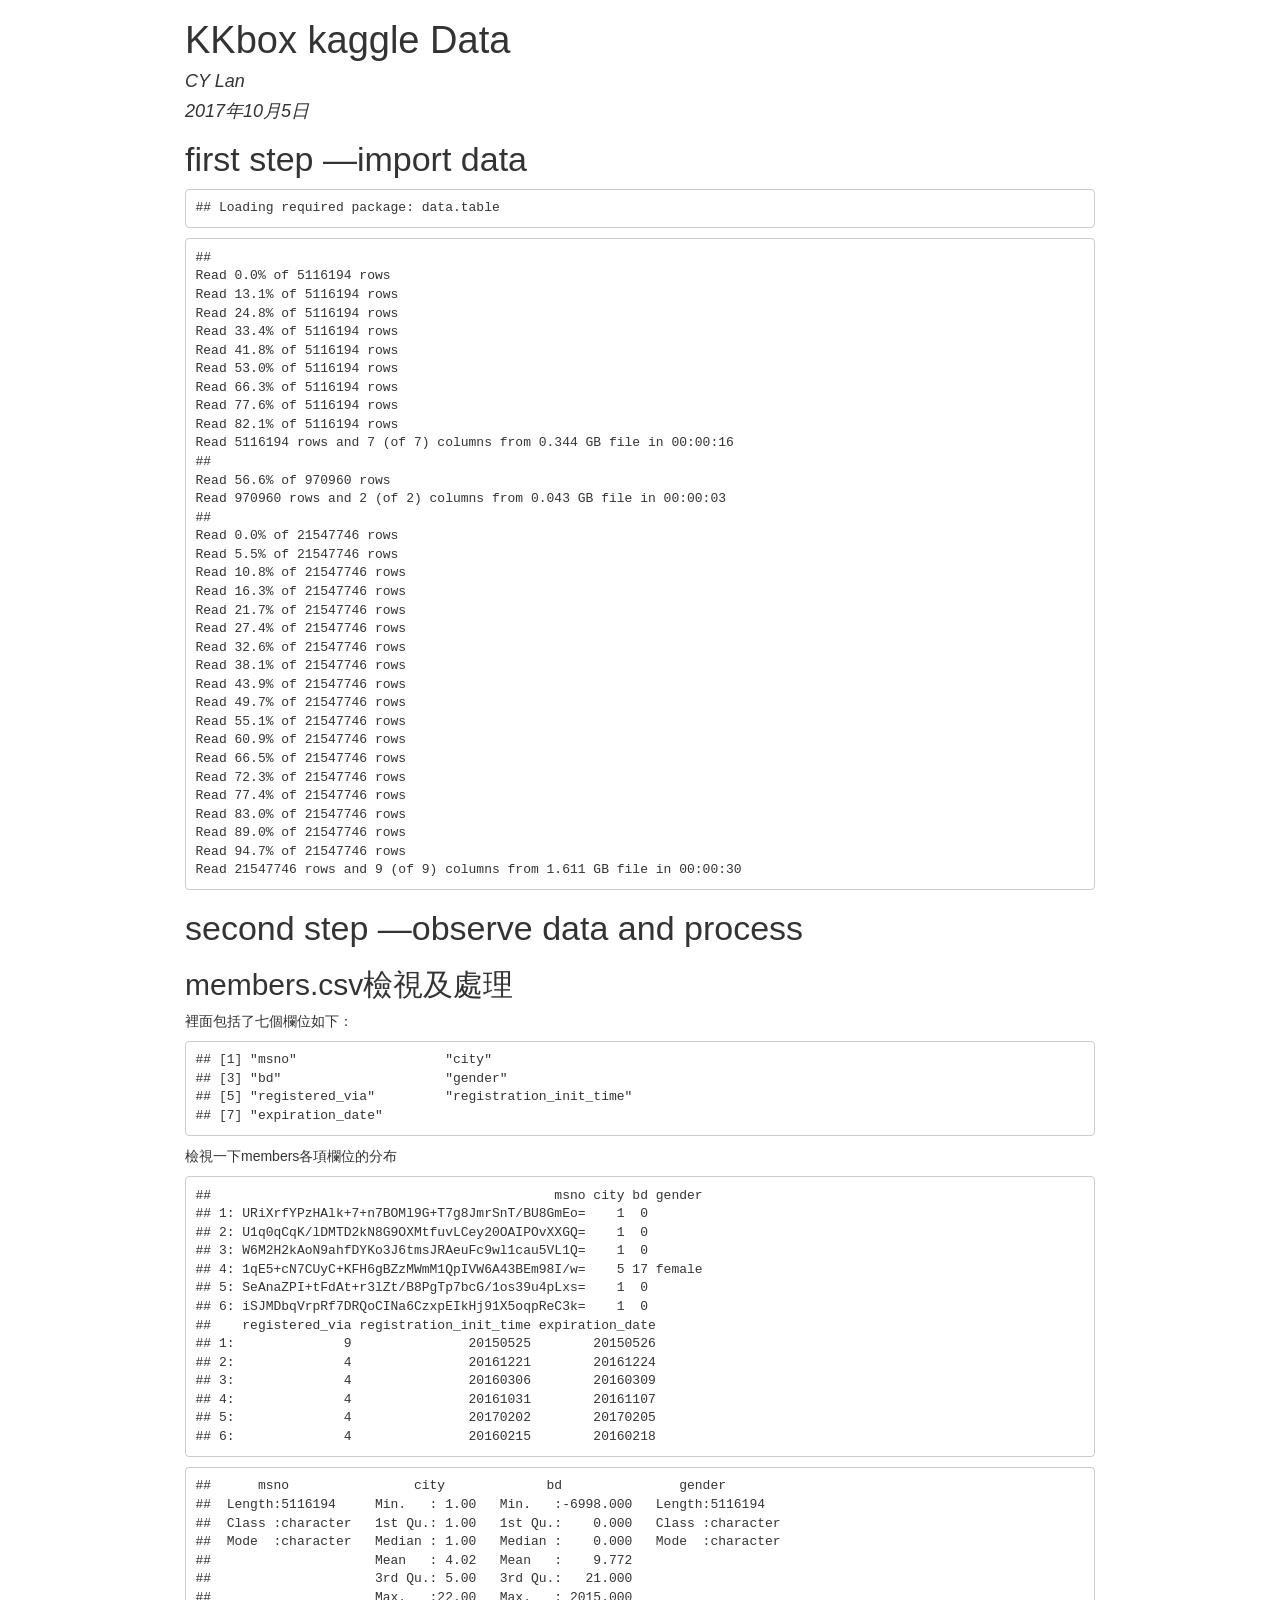
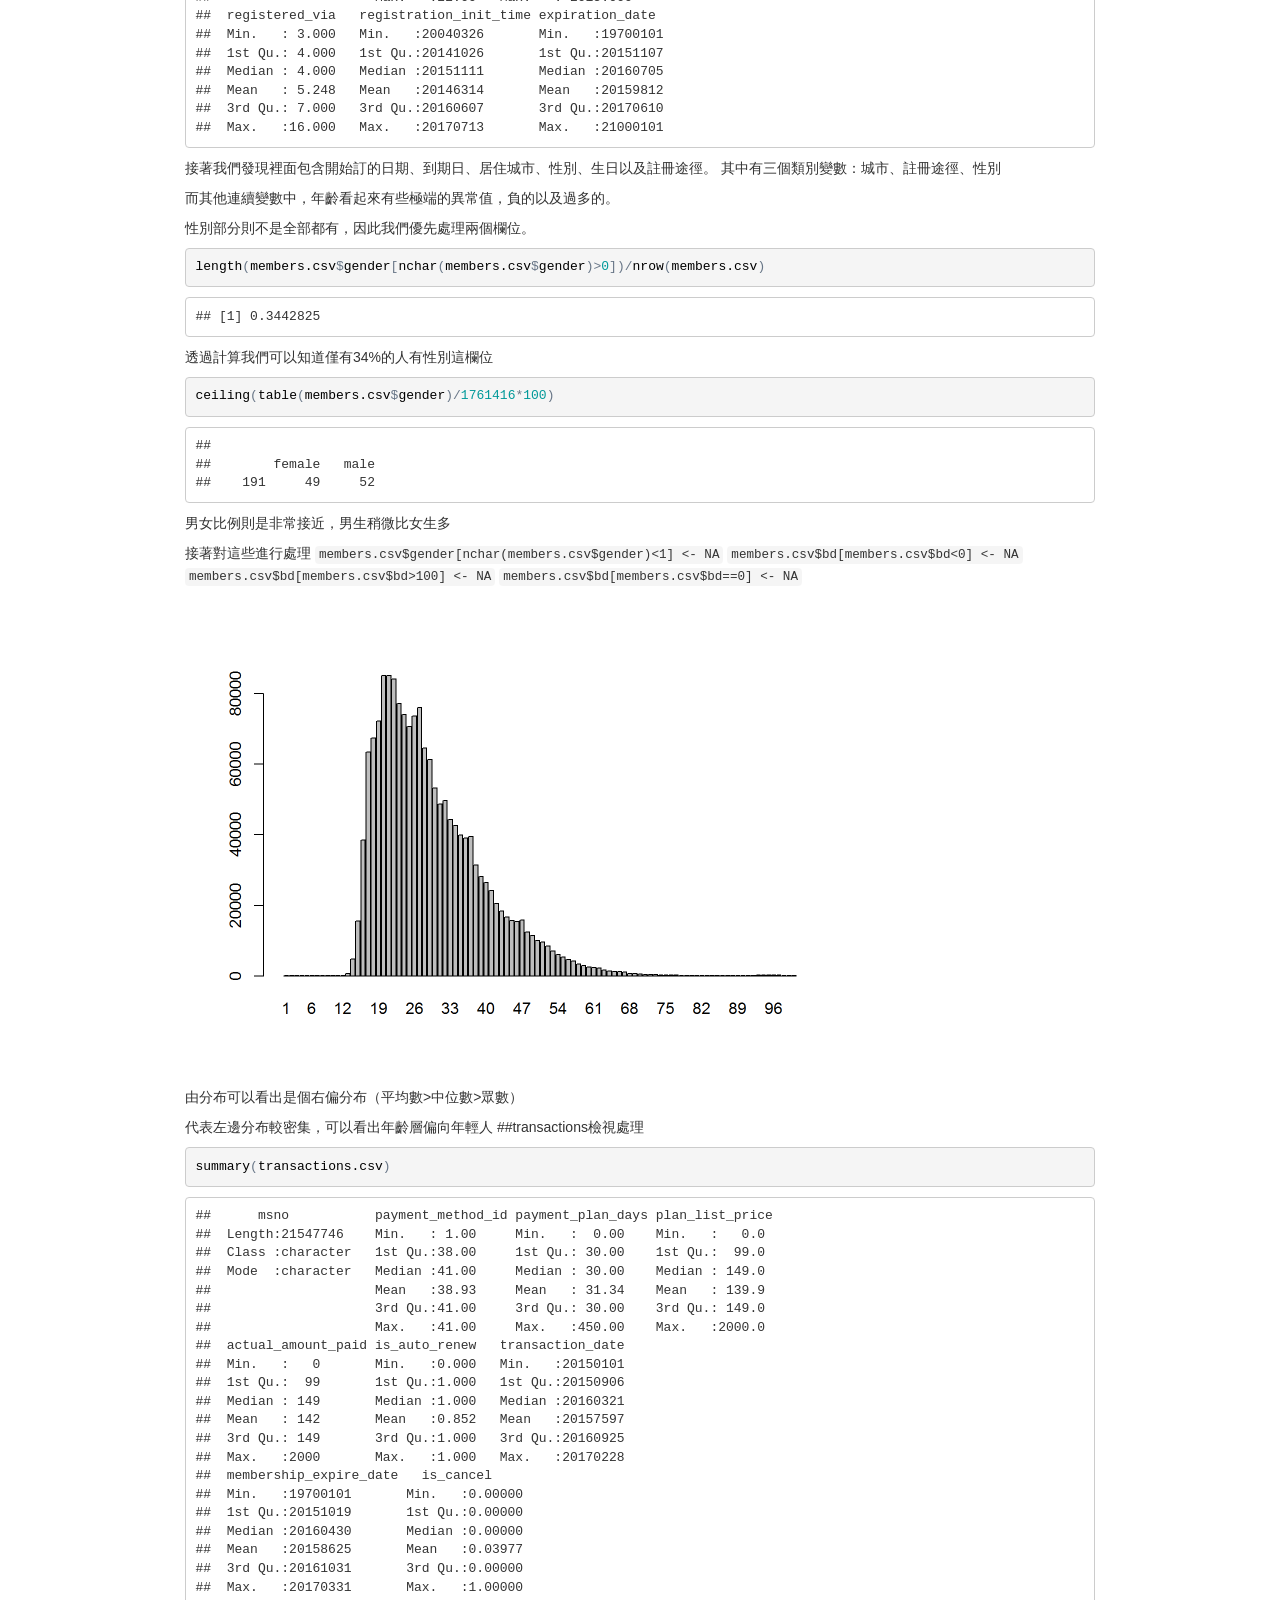
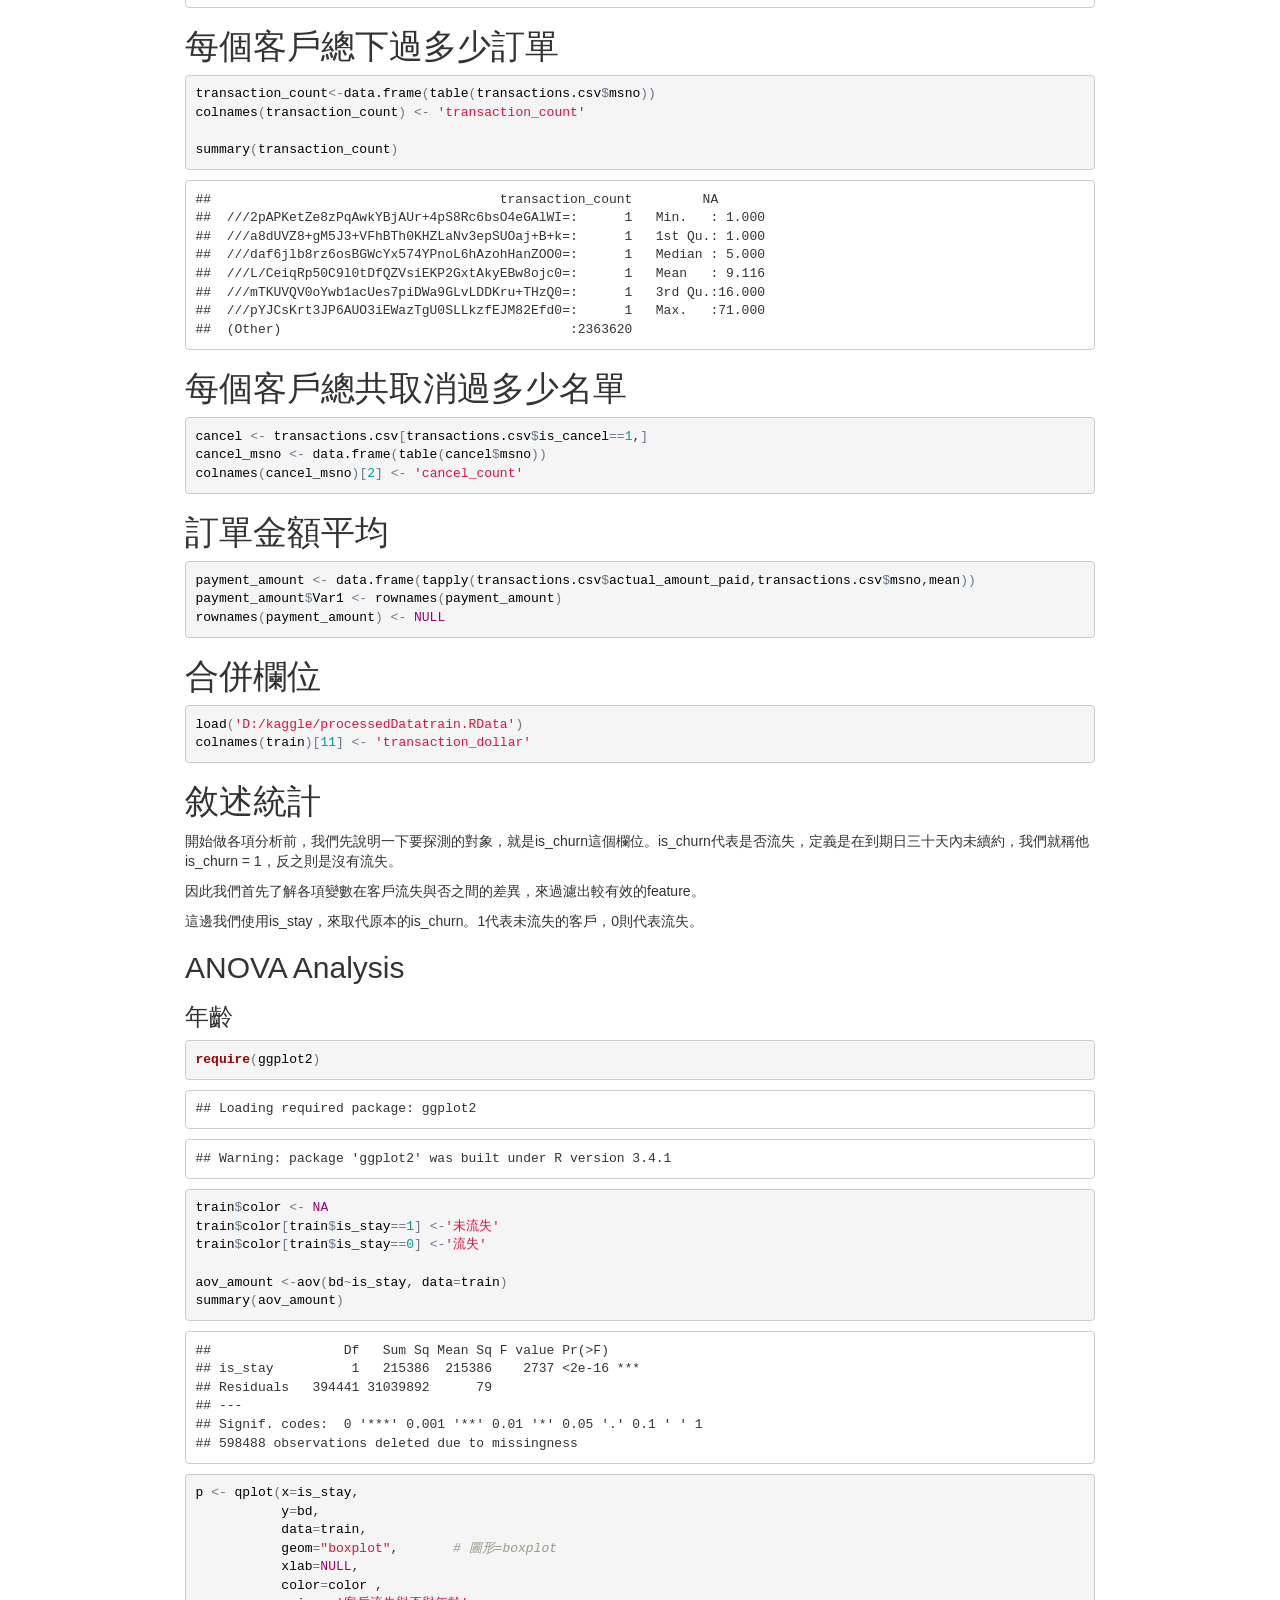
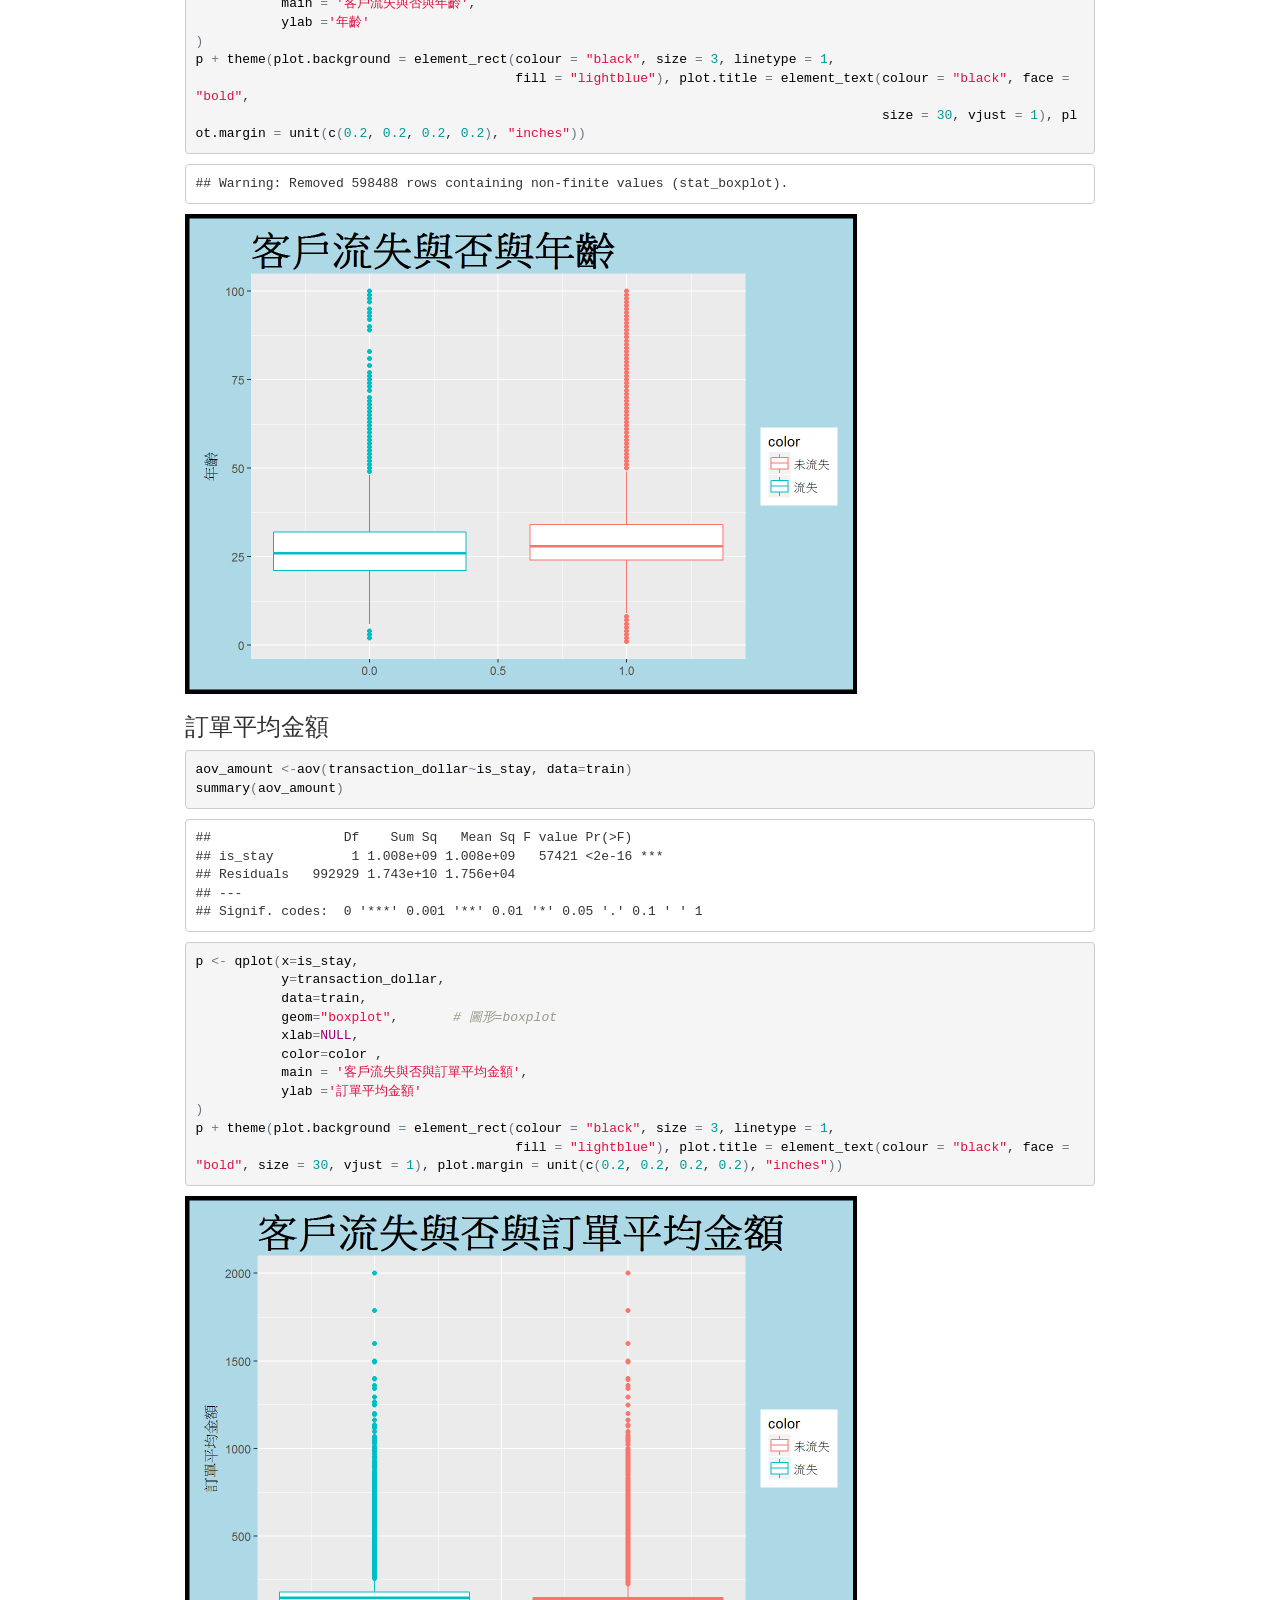
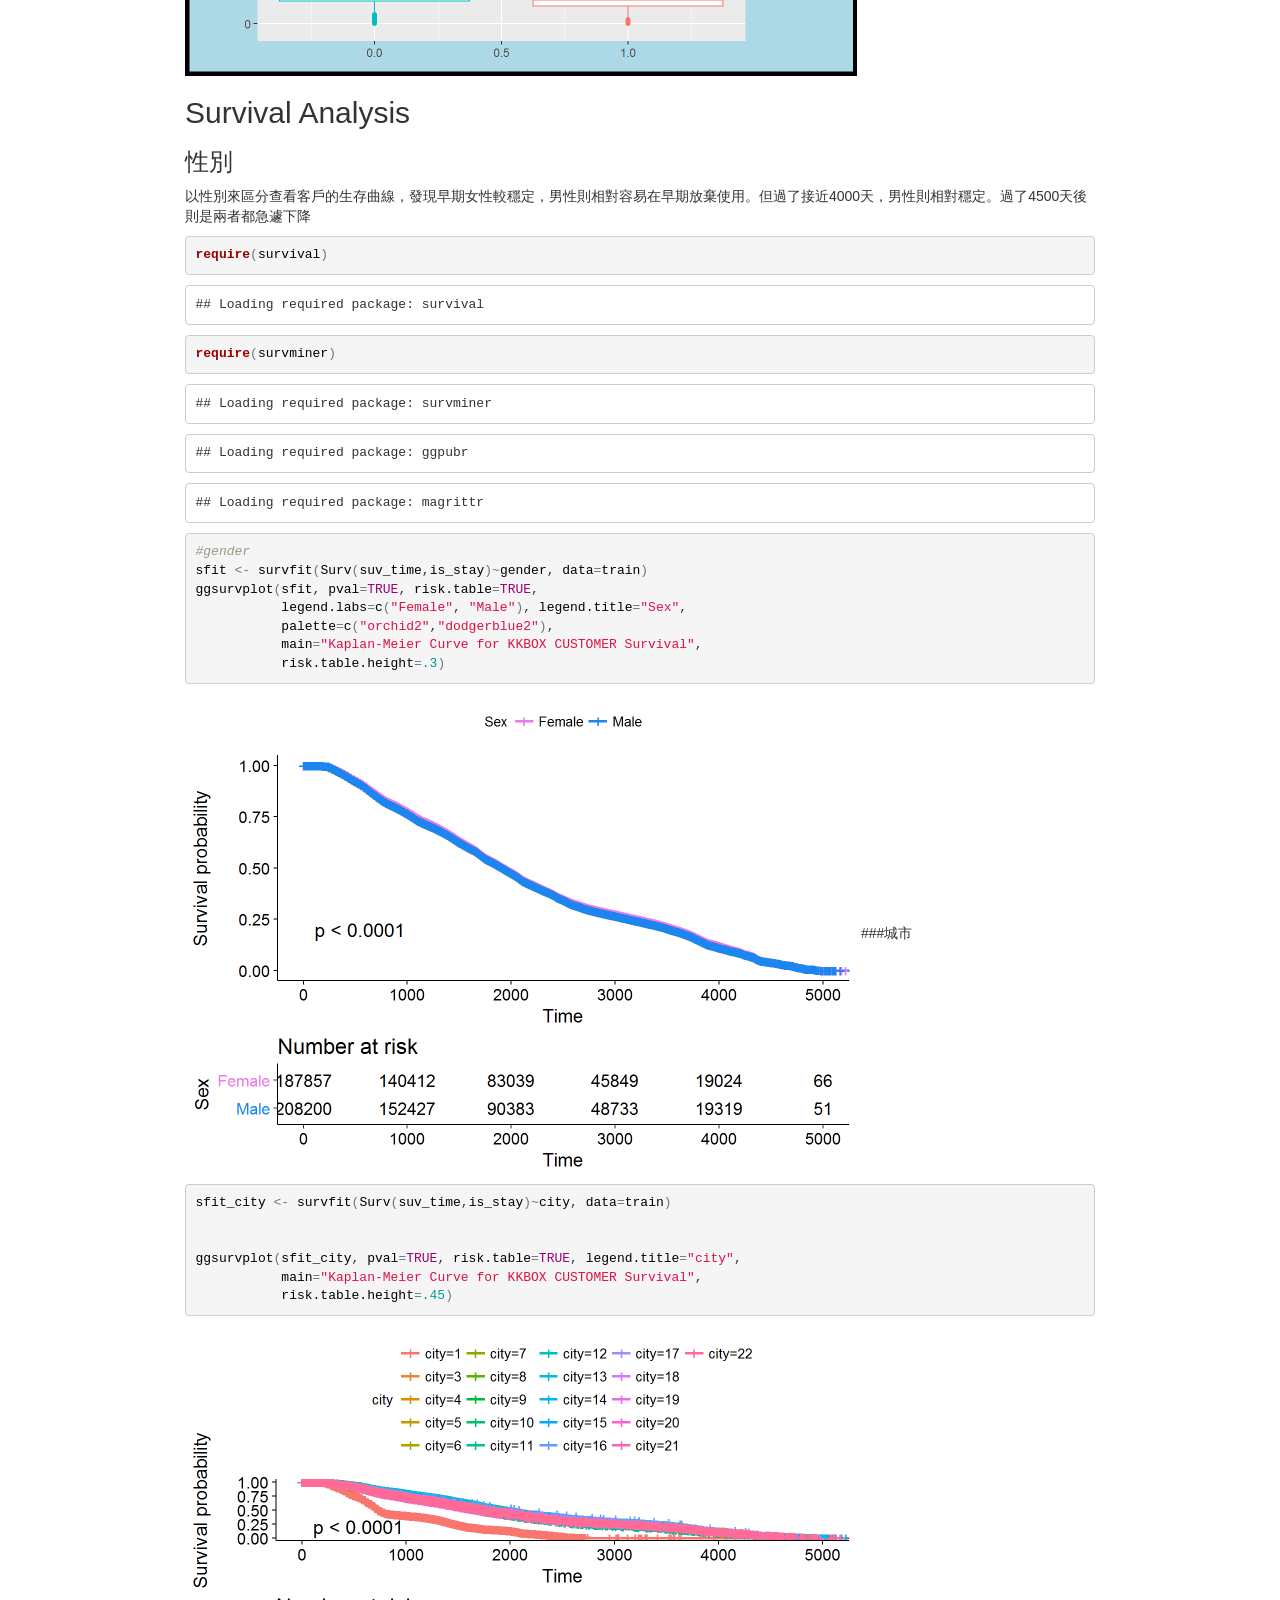
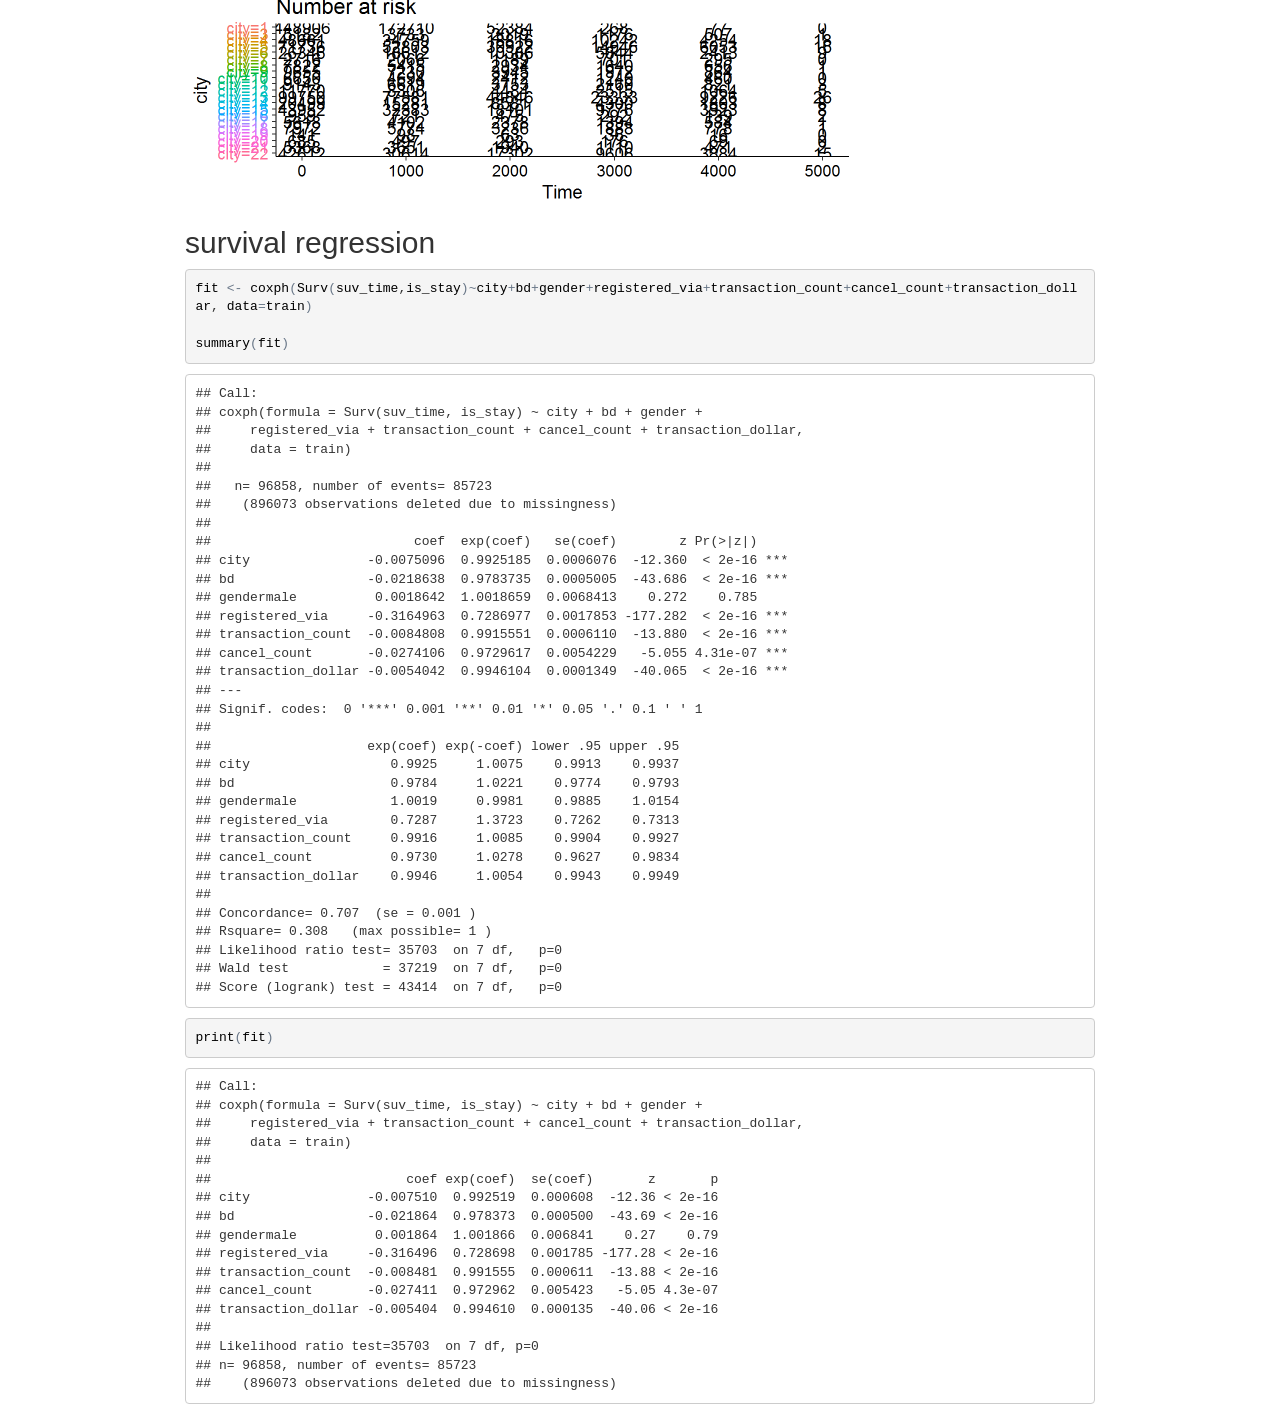
==== index.html @ b531190a "Add files via upload" ====
<!DOCTYPE html>

<html xmlns="http://www.w3.org/1999/xhtml">

<head>

<meta charset="utf-8" />
<meta http-equiv="Content-Type" content="text/html; charset=utf-8" />
<meta name="generator" content="pandoc" />


<meta name="author" content="CY Lan" />


<title>KKbox kaggle Data</title>

<script src="[data-uri]"></script>
<meta name="viewport" content="width=device-width, initial-scale=1" />
<link href="data:text/css;charset=utf-8,html%7Bfont%2Dfamily%3Asans%2Dserif%3B%2Dwebkit%2Dtext%2Dsize%2Dadjust%3A100%25%3B%2Dms%2Dtext%2Dsize%2Dadjust%3A100%25%7Dbody%7Bmargin%3A0%7Darticle%2Caside%2Cdetails%2Cfigcaption%2Cfigure%2Cfooter%2Cheader%2Chgroup%2Cmain%2Cmenu%2Cnav%2Csection%2Csummary%7Bdisplay%3Ablock%7Daudio%2Ccanvas%2Cprogress%2Cvideo%7Bdisplay%3Ainline%2Dblock%3Bvertical%2Dalign%3Abaseline%7Daudio%3Anot%28%5Bcontrols%5D%29%7Bdisplay%3Anone%3Bheight%3A0%7D%5Bhidden%5D%2Ctemplate%7Bdisplay%3Anone%7Da%7Bbackground%2Dcolor%3Atransparent%7Da%3Aactive%2Ca%3Ahover%7Boutline%3A0%7Dabbr%5Btitle%5D%7Bborder%2Dbottom%3A1px%20dotted%7Db%2Cstrong%7Bfont%2Dweight%3A700%7Ddfn%7Bfont%2Dstyle%3Aitalic%7Dh1%7Bmargin%3A%2E67em%200%3Bfont%2Dsize%3A2em%7Dmark%7Bcolor%3A%23000%3Bbackground%3A%23ff0%7Dsmall%7Bfont%2Dsize%3A80%25%7Dsub%2Csup%7Bposition%3Arelative%3Bfont%2Dsize%3A75%25%3Bline%2Dheight%3A0%3Bvertical%2Dalign%3Abaseline%7Dsup%7Btop%3A%2D%2E5em%7Dsub%7Bbottom%3A%2D%2E25em%7Dimg%7Bborder%3A0%7Dsvg%3Anot%28%3Aroot%29%7Boverflow%3Ahidden%7Dfigure%7Bmargin%3A1em%2040px%7Dhr%7Bheight%3A0%3B%2Dwebkit%2Dbox%2Dsizing%3Acontent%2Dbox%3B%2Dmoz%2Dbox%2Dsizing%3Acontent%2Dbox%3Bbox%2Dsizing%3Acontent%2Dbox%7Dpre%7Boverflow%3Aauto%7Dcode%2Ckbd%2Cpre%2Csamp%7Bfont%2Dfamily%3Amonospace%2Cmonospace%3Bfont%2Dsize%3A1em%7Dbutton%2Cinput%2Coptgroup%2Cselect%2Ctextarea%7Bmargin%3A0%3Bfont%3Ainherit%3Bcolor%3Ainherit%7Dbutton%7Boverflow%3Avisible%7Dbutton%2Cselect%7Btext%2Dtransform%3Anone%7Dbutton%2Chtml%20input%5Btype%3Dbutton%5D%2Cinput%5Btype%3Dreset%5D%2Cinput%5Btype%3Dsubmit%5D%7B%2Dwebkit%2Dappearance%3Abutton%3Bcursor%3Apointer%7Dbutton%5Bdisabled%5D%2Chtml%20input%5Bdisabled%5D%7Bcursor%3Adefault%7Dbutton%3A%3A%2Dmoz%2Dfocus%2Dinner%2Cinput%3A%3A%2Dmoz%2Dfocus%2Dinner%7Bpadding%3A0%3Bborder%3A0%7Dinput%7Bline%2Dheight%3Anormal%7Dinput%5Btype%3Dcheckbox%5D%2Cinput%5Btype%3Dradio%5D%7B%2Dwebkit%2Dbox%2Dsizing%3Aborder%2Dbox%3B%2Dmoz%2Dbox%2Dsizing%3Aborder%2Dbox%3Bbox%2Dsizing%3Aborder%2Dbox%3Bpadding%3A0%7Dinput%5Btype%3Dnumber%5D%3A%3A%2Dwebkit%2Dinner%2Dspin%2Dbutton%2Cinput%5Btype%3Dnumber%5D%3A%3A%2Dwebkit%2Douter%2Dspin%2Dbutton%7Bheight%3Aauto%7Dinput%5Btype%3Dsearch%5D%7B%2Dwebkit%2Dbox%2Dsizing%3Acontent%2Dbox%3B%2Dmoz%2Dbox%2Dsizing%3Acontent%2Dbox%3Bbox%2Dsizing%3Acontent%2Dbox%3B%2Dwebkit%2Dappearance%3Atextfield%7Dinput%5Btype%3Dsearch%5D%3A%3A%2Dwebkit%2Dsearch%2Dcancel%2Dbutton%2Cinput%5Btype%3Dsearch%5D%3A%3A%2Dwebkit%2Dsearch%2Ddecoration%7B%2Dwebkit%2Dappearance%3Anone%7Dfieldset%7Bpadding%3A%2E35em%20%2E625em%20%2E75em%3Bmargin%3A0%202px%3Bborder%3A1px%20solid%20silver%7Dlegend%7Bpadding%3A0%3Bborder%3A0%7Dtextarea%7Boverflow%3Aauto%7Doptgroup%7Bfont%2Dweight%3A700%7Dtable%7Bborder%2Dspacing%3A0%3Bborder%2Dcollapse%3Acollapse%7Dtd%2Cth%7Bpadding%3A0%7D%40media%20print%7B%2A%2C%3Aafter%2C%3Abefore%7Bcolor%3A%23000%21important%3Btext%2Dshadow%3Anone%21important%3Bbackground%3A0%200%21important%3B%2Dwebkit%2Dbox%2Dshadow%3Anone%21important%3Bbox%2Dshadow%3Anone%21important%7Da%2Ca%3Avisited%7Btext%2Ddecoration%3Aunderline%7Da%5Bhref%5D%3Aafter%7Bcontent%3A%22%20%28%22%20attr%28href%29%20%22%29%22%7Dabbr%5Btitle%5D%3Aafter%7Bcontent%3A%22%20%28%22%20attr%28title%29%20%22%29%22%7Da%5Bhref%5E%3D%22javascript%3A%22%5D%3Aafter%2Ca%5Bhref%5E%3D%22%23%22%5D%3Aafter%7Bcontent%3A%22%22%7Dblockquote%2Cpre%7Bborder%3A1px%20solid%20%23999%3Bpage%2Dbreak%2Dinside%3Aavoid%7Dthead%7Bdisplay%3Atable%2Dheader%2Dgroup%7Dimg%2Ctr%7Bpage%2Dbreak%2Dinside%3Aavoid%7Dimg%7Bmax%2Dwidth%3A100%25%21important%7Dh2%2Ch3%2Cp%7Borphans%3A3%3Bwidows%3A3%7Dh2%2Ch3%7Bpage%2Dbreak%2Dafter%3Aavoid%7D%2Enavbar%7Bdisplay%3Anone%7D%2Ebtn%3E%2Ecaret%2C%2Edropup%3E%2Ebtn%3E%2Ecaret%7Bborder%2Dtop%2Dcolor%3A%23000%21important%7D%2Elabel%7Bborder%3A1px%20solid%20%23000%7D%2Etable%7Bborder%2Dcollapse%3Acollapse%21important%7D%2Etable%20td%2C%2Etable%20th%7Bbackground%2Dcolor%3A%23fff%21important%7D%2Etable%2Dbordered%20td%2C%2Etable%2Dbordered%20th%7Bborder%3A1px%20solid%20%23ddd%21important%7D%7D%40font%2Dface%7Bfont%2Dfamily%3A%27Glyphicons%20Halflings%27%3Bsrc%3Aurl%28data%3Aapplication%2Fvnd%2Ems%2Dfontobject%3Bbase64%2Cn04AAEFNAAACAAIABAAAAAAABQAAAAAAAAABAJABAAAEAExQAAAAAAAAAAIAAAAAAAAAAAEAAAAAAAAAJxJ%[base64]%2FSEdmjKHUbyow8ATBE40IvWA3vTu8LiABDQ%2BpexwUMcm1SMnNryctQSiI1K5ZnbOlXKmnVV5YvRe6RnNMFNCOs1KNVpn6yZhCJkRtVRNzEufeIq7HgSrcx4S8h%2Fv4vnrrKc6oCNxmSk2uKlZQHBii6iKFoH0746ThvkO1kJHlxjrkxs%2BLWORaDQBEtiYJIR5IB9Bi1UyL4Rmr0BNigNkMzlKQmnofBHviqVzUxwdMb3NdCn69hy%2BpRYVKGVS%2F1tnsqv4LL7wCCPZZAZPT4aCShHjHJVNuXbmMrY5LeQaGnvAkXlVrJgKRAUdFjrWEah9XebPeQMj7KS7DIBAFt8ycgC5PLGUOHSE3ErGZCiViNLL5ZARfywnCoZaKQCu6NuFX42AEeKtKUGnr%2FCm2Cy8tpFhBPMW5Fxi4Qm4TkDWh4IWFDClhU2hRWosUWqcKLlgyXB%2BlSHaWaHiWlBAR8SeSgSPCQxdVQgzUixWKSTrIQEbU94viDctkvX%2BVSjJuUmV8L4CXShI11esnp0pjWNZIyxKHS4wVQ2ime1P4RnhvGw0aDN1OLAXGERsB7buFpFGGBAre4QEQR0HOIO5oYH305G%2BKspT%2FFupEGGafCCwxSe6ZUa%2B073rXHnNdVXE6eWvibUS27XtRzkH838mYLMBmYysZTM0EM3A1fbpCBYFccN1B%2FEnCYu%2FTgCGmr7bMh8GfYL%2BBfcLvB0gRagC09w9elfldaIy%2FhNCBLRgBgtCC7jAF63wLSMAfbfAlEggYU0bUA7ACCJmTDpEmJtI78w4%2FBO7dN7JR7J7ZvbYaUbaILSQsRBiF3HGk5fEg6p9unwLvn98r%2BvnsV%2B372uf1xBLq4qU%2F45fTuqaAP%2BpssmCCCTF0mhEow8ZXZOS8D7Q85JsxZ%2BAzok7B7O%2Ff6J8AzYBySZQB%2FQHYUSA%2BEeQhEWiS6AIQzgcsDiER4MjgMBAWDV4AgQ3g1eBgIdweCQmCjJEMkJ%2BPKRWyFHHmg1Wi%2F6xzUgA0LREoKJChwnQa9B%2B5RQZRB3IlBlkAnxyQNaANwHMowzlYSMCBgnbpzvqpl0iTJNCQidDI9ZrSYNIRBhHtUa5YHMHxyGEik9hDE0AKj72AbTCaxtHPUaKZdAZSnQTyjGqGLsmBStCejApUhg4uBMU6mATujEl%2BKdDPbI6Ag4vLr%2BhjY6lbjBeoLKnZl0UZgRX8gTySOeynZVz1wOq7e1hFGYIq%2BMhrGxDLak0PrwYzSXtcuyhXEhwOYofiW%2BEcI%2Fjw8P6IY6ed%2BetAbuqKp5QIapT77LnAe505lMuqL79a0ut4rWexzFttsOsLDy7zvtQzcq3U1qabe7tB0wHWVXji%2BzDbo8x8HyIRUbXnwUcklFv51fvTymiV%2BMXLSmGH9d9%2BaXpD5X6lao41anWGig7IwIdnoBY2ht%2FpO9mClLo4NdXHAsefqWUKlXJkbqPOFhMoR4aiA1BXqhRNbB2Xwi%2B7u%2FjpAoOpKJ0UX24EsrzMfHXViakCNcKjBxuQX8BO0ZqjJ3xXzf%2B61t2VXOSgJ8xu65QKgtN6FibPmPYsXbJRHHqbgATcSZxBqGiDiU4NNNsYBsKD0MIP%2FOfKnlk%2FLkaid%[base64]%2FgFtuW0wR4cgd%2BZKesSV7QkNE2kw6AV4hoIuC02LGmTomyf8PiO6CZzOTLTPQ%2BHW06H%2Btx%2BbQ8LmDYg1pTFrp2oJXgkZTyeRJZM0C8aE2LpFrNVDuhARsN543%2FFV6klQ6Tv1OoZGXLv0igKrl%2FCmJxRmX7JJbJ998VSIPQRyDBICzl4JJlYHbdql30NvYcOuZ7a10uWRrgoieOdgIm4rlq6vNOQBuqESLbXG5lzdJGHw2m0sDYmODXbYGTfSTGRKpssTO95fothJCjUGQgEL4yKoGAF%2F0SrpUDNn8CBgBcSDQByAeNkCXp4S4Ro2Xh4OeaGRgR66PVOsU8bc6TR5%[base64]%2F1SgRCJ1dk4UdBT7OoyuNgLs0oCd8RnrEIb6QdMxT2QjD4zMrJkfgx5aDMcA4orsTtKCqWb%2FVeyceqa5OGSmB28YwH4rFbkQaLoUN8OQQYnD3w2eXpI4ScQfbCUZiJ4yMOIKLyyTc7BQ4uXUw6Ee6%2FxM%2B4Y67ngNBknxIPwuppgIhFcwJyr6EIj%2BLzNj%2FmfR2vhhRlx0BILZoAYruF0caWQ7YxO66UmeguDREAFHYuC7HJviRgVO6ruJH59h%2FC%2FPkgSle8xNzZJULLWq9JMDTE2fjGE146a1Us6PZDGYle6ldWRqn%2FpdpgHKNGrGIdkRK%2BKPETT9nKT6kLyDI8xd9A1FgWmXWRAIHwZ37WyZHOVyCadJEmMVz0MadMjDrPho%2BEIochkVC2xgGiwwsQ6DMv2P7UXqT4x7CdcYGId2BJQQa85EQKmCmwcRejQ9Bm4oATENFPkxPXILHpMPUyWTI5rjNOsIlmEeMbcOCEqInpXACYQ9DDxmFo9vcmsDblcMtg4tqBerNngkIKaFJmrQAPnq1dEzsMXcwjcHdfdCibcAxxA%2Bq%2Fj9m3LM%2FO7WJka4tSidVCjsvo2lQ%2F2ewyoYyXwAYyr2PlRoR5MpgVmSUIrM3PQxXPbgjBOaDQFIyFMJvx3Pc5RSYj12ySVF9fwFPQu2e2KWVoL9q3Ayv3IzpGHUdvdPdrNUdicjsTQ2ISy7QU3DrEytIjvbzJnAkmANXjAFERA0MUoPF3%2F5KFmW14bBNOhwircYgMqoDpUMcDtCmBE82QM2YtdjVLB4kBuKho%2FbcwQdeboqfQartuU3CsCf%2BcXkgYAqp%2F0Ee3RorAZt0AvvOCSI4JICIlGlsV0bsSid%2FNIEALAAzb6HAgyWHBps6xAOwkJIGcB82CxRQq4sJf3FzA70A%2BTRqcqjEMETCoez3mkPcpnoALs0ugJY8kQwrC%[base64]%2FWDHA60cYFaI%2FPjpzquUqdaYGcIq%2BmLez3WLFFCtNBN2QJcrlcoELgiPku5R5dSlJFaCEqEZle1AQzAKC%2B1SotMcBNyQUFuRHRF6OlimSBgjZeTBCwLyc6A%2BP%2FoFRchXTz5ADknYJHxzrJ5pGuIKRQISU6WyKTBBjD8WozmVYWIsto1AS5rxzKlvJu4E%2FvwOiKxRtCWsDM%2BeTHUrmwrCK5BIfMzGkD%2B0Fk5LzBs0jMYXktNDblB06LMNJ09U8pzSLmo14MS0OMjcdrZ31pyQqxJJpRImlSvfYAK8inkYU52QY2FPEVsjoWewpwhRp5yAuNpkqhdb7ku9Seefl2D0B8SMTFD90xi4CSOwwZy9IKkpMtI3FmFUg3%2FkFutpQGNc3pCR7gvC4sgwbupDu3DyEN%2BW6YGLNM21jpB49irxy9BSlHrVDlnihGKHwPrbVFtc%2Bh1rVQKZduxIyojccZIIcOCmhEnC7UkY68WXKQgLi2JCDQkQWJRQuk60hZp0D3rtCTINSeY9Ej2kIKYfGxwOs4j9qMM7fYZiipzgcf7TamnehqdhsiMiCawXnz4xAbyCkLAx5EGbo3Ax1u3dUIKnTxIaxwQTHehPl3V491H0%2BbC5zgpGz7Io%2BmjdhKlPJ01EeMpM7UsRJMi1nGjmJg35i6bQBAAxjO%2FENJubU2mg3ONySEoWklCwdABETcs7ck3jgiuU9pcKKpbgn%2B3YlzV1FzIkB6pmEDOSSyDfPPlQskznctFji0kpgZjW5RZe6x9kYT4KJcXg0bNiCyif%2BpZACCyRMmYsfiKmN9tSO65F0R2OO6ytlEhY5Sj6uRKfFxw0ijJaAx%2Fk3QgnAFSq27%2F2i4GEBA%2BUvTJKK%2F9eISNvG46Em5RZfjTYLdeD8kdXHyrwId%2FDQZUaMCY4gGbke2C8vfjgV%2FY9kkRQOJIn%2FxM9INZSpiBnqX0Q9GlQPpPKAyO5y%2BW5NMPSRdBCUlmuxl40ZfMCnf2Cp044uI9WLFtCi4YVxKjuRCOBWIb4XbIsGdbo4qtMQnNOQz4XDSui7W%2FN6l54qOynCqD3DpWQ%2BmpD7C40D8BZEWGJX3tlAaZBMj1yjvDYKwCJBa201u6nBKE5UE%2B7QSEhCwrXfbRZylAaAkplhBWX50dumrElePyNMRYUrC99UmcSSNgImhFhDI4BXjMtiqkgizUGCrZ8iwFxU6fQ8GEHCFdLewwxYWxgScAYMdMLmcZR6b7rZl95eQVDGVoUKcRMM1ixXQtXNkBETZkVVPg8LoSrdetHzkuM7DjZRHP02tCxA1fmkXKF3VzfN1pc1cv%2F8lbTIkkYpqKM9VOhp65ktYk%2BQ46myFWBapDfyWUCnsnI00QTBQmuFjMZTcd0V2NQ768Fhpby04k2IzNR1wKabuGJqYWwSly6ocMFGTeeI%2BejsWDYgEvr66QgqdcIbFYDNgsm0x9UHY6SCd5%2B7tpsLpKdvhahIDyYmEJQCqMqtCF6UlrE5GXRmbu%[base64]%2FiOmsLtHSWNUWEGk9hScMPShasUA1AcHOtRZlqMeQ0OzYS9vQvYUjOLrzP07BUAFikcJNMi7gIxEw4pL1G54TcmmmoAQ5s7TGWErJZ2Io4yQ0ljRYhL8H5e62oDtLF8aDpnIvZ5R3GWJyAugdiiJW9hQAVTsnCBHhwu7rkBlBX6r3b7ejEY0k5GGeyKv66v%2B6dg7mcJTrWHbtMywbedYqCQ0FPwoytmSWsL8WTtChZCKKzEF7vP6De4x2BJkkniMgSdWhbeBSLtJZR9CTHetK1xb34AYIJ37OegYIoPVbXgJ%2FqDQK%2BbfCtxQRVKQu77WzOoM6SGL7MaZwCGJVk46aImai9fmam%2BWpHG%2B0BtQPWUgZ7RIAlPq6lkECUhZQ2gqWkMYKcYMYaIc4gYCDFHYa2d1nzp3%2BJ1eCBay8IYZ0wQRKGAqvCuZ%2FUgbQPyllosq%2BXtfKIZOzmeJqRazpmmoP%2F76YfkjzV2NlXTDSBYB04SVlNQsFTbGPk1t%2FI4Jktu0XSgifO2ozFOiwd%2F0SssJDn0dn4xqk4GDTTKX73%2FwQyBLdqgJ%2BWx6AQaba3BA9CKEzjtQYIfAsiYamapq80LAamYjinlKXUkxdpIDk0puXUEYzSalfRibAeDAKpNiqQ0FTwoxuGYzRnisyTotdVTclis1LHRQCy%2FqqL8oUaQzWRxilq5Mi0IJGtMY02cGLD69vGjkj3p6pGePKI8bkBv5evq8SjjyU04vJR2cQXQwSJyoinDsUJHCQ50jrFTT7yRdbdYQMB3MYCb6uBzJ9ewhXYPAIZSXfeEQBZZ3GPN3Nbhh%2FwkvAJLXnQMdi5NYYZ5GHE400GS5rXkOZSQsdZgIbzRnF9ueLnsfQ47wHAsirITnTlkCcuWWIUhJSbpM3wWhXNHvt2xUsKKMpdBSbJnBMcihkoDqAd1Zml%2FR4yrzow1Q2A5G%2Bkzo%2FRhRxQS2lCSDRV8LlYLBOOoo1bF4jwJAwKMK1tWLHlu9i0j4Ig8qVm6wE1DxXwAwQwsaBWUg2pOOol2dHxyt6npwJEdLDDVYyRc2D0HbcbLUJQj8gPevQBUBOUHXPrsAPBERICpnYESeu2OHotpXQxRGlCCtLdIsu23MhZVEoJg8Qumj%2FUMMc34IBqTKLDTp76WzL%2FdMjCxK7MjhiGjeYAC%2Fkj%2FjY%2FRde7hpSM1xChrog6yZ7OWTuD56xBJnGFE%2BpT2ElSyCnJcwVzCjkqeNLfMEJqKW0G7OFIp0G%2B9mh50I9o8k1tpCY0xYqFNIALgIfc2me4n1bmJnRZ89oepgLPT0NTMLNZsvSCZAc3TXaNB07vail36%2FdBySis4m9%2FDR8izaLJW6bWCkVgm5T%2Bius3ZXq4xI%2BGnbveLbdRwF2mNtsrE0JjYc1AXknCOrLSu7Te%2Fr4dPYMCl5qtiHNTn%2BTPbh1jCBHH%2BdMJNhwNgs3nT%2BOhQoQ0vYif56BMG6WowAcHR3DjQolxLzyVekHj00PBAaW7IIAF1EF%2BuRIWyXjQMAs2chdpaKPNaB%2BkSezYt0%2BCA04sOg5vx8Fr7Ofa9sUv87h7SLAUFSzbetCCZ9pmyLt6l6%2FTzoA1%2FZBG9bIUVHLAbi%2FkdBFgYGyGwRQGBpkqCEg2ah9UD6EedEcEL3j4y0BQQCiExEnocA3SZboh%2Bepgd3YsOkHskZwPuQ5OoyA0fTA5AXrHcUOQF%2BzkJHIA7PwCDk1gGVmGUZSSoPhNf%2BTklauz98QofOlCIQ%2FtCD4dosHYPqtPCXB3agggQQIqQJsSkB%2Bqn0rkQ1toJjON%2FOtCIB9RYv3PqRA4C4U68ZMlZn6BdgEvi2ziU%2BTQ6NIw3ej%2BAtDwMGEZk7e2IjxUWKdAxyaw9OCwSmeADTPPleyk6UhGDNXQb%2B%2BW6Uk4q6F7%2Frg6WVTo82IoCxSIsFDrav4EPHphD3u4hR53WKVvYZUwNCCeM4PMBWzK%2BEfIthZOkuAwPo5C5jgoZgn6dUdvx5rIDmd58cXXdKNfw3l%2BwM2UjgrDJeQHhbD7HW2QDoZMCujgIUkk5Fg8VCsdyjOtnGRx8wgKRPZN5dR0zPUyfGZFVihbFRniXZFOZGKPnEQzU3AnD1KfR6weHW2XS6KbPJxUkOTZsAB9vTVp3Le1F8q5l%2BDMcLiIq78jxAImD2pGFw0VHfRatScGlK6SMu8leTmhUSMy8Uhdd6xBiH3Gdman4tjQGLboJfqz6fL2WKHTmrfsKZRYX6BTDjDldKMosaSTLdQS7oDisJNqAUhw1PfTlnacCO8vl8706Km1FROgLDmudzxg%2BEWTiArtHgLsRrAXYWdB0NmToNCJdKm0KWycZQqb%2BMw76Qy29iQ5up%2FX7oyw8QZ75kP5F6iJAJz6KCmqxz8fEa%2FxnsMYcIO%2FvEkGRuMckhr4rIeLrKaXnmIzlNLxbFspOphkcnJdnz%2FChp%2FVlpj2P7jJQmQRwGnltkTV5dbF9fE3%2FfxoSqTROgq9wFUlbuYzYcasE0ouzBo%2BdDCDzxKAfhbAZYxQiHrLzV2iVexnDX%2FQnT1fsT%2Fxuhu1ui5qIytgbGmRoQkeQooO8eJNNZsf0iALur8QxZFH0nCMnjerYQqG1pIfjyVZWxhVRznmmfLG00BcBWJE6hzQWRyFknuJnXuk8A5FRDCulwrWASSNoBtR%2BCtGdkPwYN2o7DOw%2FVGlCZPusRBFXODQdUM5zeHDIVuAJBLqbO%2Ff9Qua%2BpDqEPk230Sob9lEZ8BHiCorjVghuI0lI4JDgHGRDD%2FprQ84B1pVGkIpVUAHCG%2Biz3Bn3qm2AVrYcYWhock4jso5%2BJ7HfHVj4WMIQdGctq3psBCVVzupQOEioBGA2Bk%2BUILT7%2BVoX5mdxxA5fS42gISQVi%2FHTzrgMxu0fY6hE1ocUwwbsbWcezrY2n6S8%2F6cxXkOH4prpmPuFoikTzY7T85C4T2XYlbxLglSv2uLCgFv8Quk%2FwdesUdWPeHYIH0R729JIisN9Apdd4eB10aqwXrPt%2BSu9mA8k8n1sjMwnfsfF2j3jMUzXepSHmZ%2FBfqXvzgUNQQWOXO8YEuFBh4QTYCkOAPxywpYu1VxiDyJmKVcmJPGWk%2Fgc3Pov02StyYDahwmzw3E1gYC9wkupyWfDqDSUMpCTH5e5N8B%2F%2FlHiMuIkTNw4USHrJU67bjXGqNav6PBuQSoqTxc8avHoGmvqNtXzIaoyMIQIiiUHIM64cXieouplhNYln7qgc4wBVAYR104kO%2BCvKqsg4yIUlFNThVUAKZxZt1XA34h3TCUUiXVkZ0w8Hh2R0Z5L0b4LZvPd%2Fp1gi%2F07h8qfwHrByuSxglc9cI4QIg2oqvC%2Fqm0i7tjPLTgDhoWTAKDO2ONW5oe%2B%2FeKB9vZB8K6C25yCZ9RFVMnb6NRdRjyVK57CHHSkJBfnM2%2Fj4ODUwRkqrtBBCrDsDpt8jhZdXoy%2F1BCqw3sSGhgGGy0a5Jw6BP%2FTExoCmNFYjZl248A0osgPyGEmRA%2BfAsqPVaNAfytu0vuQJ7rk3J4kTDTR2AlCHJ5cls26opZM4w3jMULh2YXKpcqGBtuleAlOZnaZGbD6DHzMd6i2oFeJ8z9XYmalg1Szd%2FocZDc1C7Y6vcALJz2lYnTXiWEr2wawtoR4g3jvWUU2Ngjd1cewtFzEvM1NiHZPeLlIXFbBPawxNgMwwAlyNSuGF3zizVeOoC9bag1qRAQKQE%2FEZBWC2J8mnXAN2aTBboZ7HewnObE8CwROudZHmUM5oZ%2FUgd%2FJZQK8lvAm43uDRAbyW8gZ%2BZGq0EVerVGUKUSm%2FIdn8AQHdR4m7bue88WBwft9mSCeMOt1ncBwziOmJYI2ZR7ewNMPiCugmSsE4EyQ%2BQATJG6qORMGd4snEzc6B4shPIo4G1T7PgSm8PY5eUkPdF8JZ0VBtadbHXoJgnEhZQaODPj2gpODKJY5Yp4DOsLBFxWbvXN755KWylJm%2BoOd4zEL9Hpubuy2gyyfxh8oEfFutnYWdfB8PdESLWYvSqbElP9qo3u6KTmkhoacDauMNNjj0oy40DFV7Ql0aZj77xfGl7TJNHnIwgqOkenruYYNo6h724%2BzUQ7%2BvkCpZB%2BpGA562hYQiDxHVWOq0oDQl%2FQsoiY%2BcuI7iWq%2FZIBtHcXJ7kks%2Bh2fCNUPA82BzjnqktNts%2BRLdk1VSu%2BtqEn7QZCCsvEqk6FkfiOYkrsw092J8jsfIuEKypNjLxrKA9kiA19mxBD2suxQKCzwXGws7kEJvlhUiV9tArLIdZW0IORcxEzdzKmjtFhsjKy%2F44XYXdI5noQoRcvjZ1RMPACRqYg2V1%2BOwOepcOknRLLFdYgTkT5UApt%2FJhLM3jeFYprZV%2BZow2g8fP%2BU68hkKFWJj2yBbKqsrp25xkZX1DAjUw52IMYWaOhab8Kp05VrdNftqwRrymWF4OQSjbdfzmRZirK8FMJELEgER2PHjEAN9pGfLhCUiTJFbd5LBkOBMaxLr%2FA1SY9dXFz4RjzoU9ExfJCmx%2FI9FKEGT3n2cmzl2X42L3Jh%2BAbQq6sA%2BSs1kitoa4TAYgKHaoybHUDJ51oETdeI%2F9ThSmjWGkyLi5QAGWhL0BG1UsTyRGRJOldKBrYJeB8ljLJHfATWTEQBXBDnQexOHTB%2BUn44zExFE4vLytcu5NwpWrUxO%2F0ZICUGM7hGABXym0V6ZvDST0E370St9MIWQOTWngeoQHUTdCJUP04spMBMS8LSker9cReVQkULFDIZDFPrhTzBl6sed9wcZQTbL%2BBDqMyaN3RJPh%2Fanbx%2BIv%2BqgQdAa3M9Z5JmvYlh4qop%2BHo1F1W5gbOE9YKLgAnWytXElU4G8GtW47lhgFE6gaSs%2Bgs37sFvi0PPVvA5dnCBgILTwoKd%2F%2BDoL9F6inlM7H4rOTzD79KJgKlZO%2FZgt22UsKhrAaXU5ZcLrAglTVKJEmNJvORGN1vqrcfSMizfpsgbIe9zno%2BgBoKVXgIL%2FVI8dB1O5o%2FR3Suez%2FgD7M781ShjKpIIORM%2FnxG%2BjjhhgPwsn2IoXsPGPqYHXA63zJ07M2GPEykQwJBYLK808qYxuIew4frk52nhCsnCYmXiR6CuapvE1IwRB4%2FQftDbEn%2BAucIr1oxrLabRj9q4ae0%2BfXkHnteAJwXRbVkR0mctVSwEbqhJiMSZUp9DNbEDMmjX22m3ABpkrPQQTP3S1sib5pD2VRKRd%2BeNAjLYyT0hGrdjWJZy24OYXRoWQAIhGBZRxuBFMjjZQhpgrWo8SiFYbojcHO8V5DyscJpLTHyx9Fimassyo5U6WNtquUMYgccaHY5amgR3PQzq3ToNM5ABnoB9kuxsebqmYZm0R9qxJbFXCQ1UPyFIbxoUraTJFDpCk0Wk9GaYJKz%2F6oHwEP0Q14lMtlddQsOAU9zlYdMVHiT7RQP3XCmWYDcHCGbVRHGnHuwzScA0BaSBOGkz3lM8CArjrBsyEoV6Ys4qgDK3ykQQPZ3hCRGNXQTNNXbEb6tDiTDLKOyMzRhCFT%2BmAUmiYbV3YQVqFVp9dorv%2BTsLeCykS2b5yyu8AV7IS9cxcL8z4Kfwp%2BxJyYLv1OsxQCZwTB4a8BZ%2F5EdxTBJthApqyfd9u3ifr%2FWILTqq5VqgwMT9SOxbSGWLQJUUWCVi4k9tho9nEsbUh7U6NUsLmkYFXOhZ0kmamaJLRNJzSj%2Fqn4Mso6zb6iLLBXoaZ6AqeWCjHQm2lztnejYYM2eubnpBdKVLORZhudH3JF1waBJKA9%2BW8EhMj3Kzf0L4vi4k6RoHh3Z5YgmSZmk6ns4fjScjAoL8GoOECgqgYEBYUGFVO4FUv4%2FYtowhEmTs0vrvlD%2FCrisnoBNDAcUi%2FteY7OctFlmARQzjOItrrlKuPO6E2Ox93L4O%2F4DcgV%2FdZ7qR3VBwVQxP1GCieA4RIpweYJ5FoYrHxqRBdJjnqbsikA2Ictbb8vE1GYIo9dacK0REgDX4smy6GAkxlH1yCGGsk%2BtgiDhNKuKu3yNrMdxafmKTF632F8Vx4BNK57GvlFisrkjN9WDAtjsWA0ENT2e2nETUb%2Fn7qwhvGnrHuf5bX6Vh%2Fn3xffU3PeHdR%2BFA92i6ufT3AlyAREoNDh6chiMWTvjKjHDeRhOa9YkOQRq1vQXEMppAQVwHCuIcV2g5rBn6GmZZpTR7vnSD6ZmhdSl176gqKTXu5E%2BYbfL0adwNtHP7dT7t7b46DVZIkzaRJOM%2BS6KcrzYVg%2BT3wSRFRQashjfU18NutrKa%2F7PXbtuJvpIjbgPeqd%2BpjmRw6YKpnANFSQcpzTZgpSNJ6J7uiagAbir%2F8tNXJ%2FOsOnRh6iuIexxrmkIneAgz8QoLmiaJ8sLQrELVK2yn3wOHp57BAZJhDZjTBzyoRAuuZ4eoxHruY1pSb7qq79cIeAdOwin4GdgMeIMHeG%2BFZWYaiUQQyC5b50zKjYw97dFjAeY2I4Bnl105Iku1y0lMA1ZHolLx19uZnRdILcXKlZGQx%2FGdEqSsMRU1BIrFqRcV1qQOOHyxOLXEGcbRtAEsuAC2V4K3p5mFJ22IDWaEkk9ttf5Izb2LkD1MnrSwztXmmD%2FQi%2FEmVEFBfiKGmftsPwVaIoZanlKndMZsIBOskFYpDOq3QUs9aSbAAtL5Dbokus2G4%2FasthNMK5UQKCOhU97oaOYNGsTah%2BjfCKsZnTRn5TbhFX8ghg8CBYt%2FBjeYYYUrtUZ5jVij%2Fop7V5SsbA4mYTOwZ46hqdpbB6Qvq3AS2HHNkC15pTDIcDNGsMPXaBidXYPHc6PJAkRh29Vx8KcgX46LoUQBhRM%2B3SW6Opll%2FwgxxsPgKJKzr5QCmwkUxNbeg6Wj34SUnEzOemSuvS2OetRCO8Tyy%2BQbSKVJcqkia%2BGvDefFwMOmgnD7h81TUtMn%2BmRpyJJ349HhAnoWFTejhpYTL9G8N2nVg1qkXBeoS9Nw2fB27t7trm7d%2FQK7Cr4uoCeOQ7%2F8JfKT77KiDzLImESHw%2F0wf73QeHu74hxv7uihi4fTX%2BXEwAyQG3264dwv17aJ5N335Vt9sdrAXhPOAv8JFvzqyYXwfx8WYJaef1gMl98JRFyl5Mv5Uo%2FoVH5ww5OzLFsiTPDns7fS6EURSSWd%2F92BxMYQ8sBaH%2Bj%2BwthQPdVgDGpTfi%2BJQIWMD8xKqULliRH01rTeyF8x8q%2FGBEEEBrAJMPf25UQwi0b8tmqRXY7kIvNkzrkvRWLnxoGYEJsz8u4oOyMp8cHyaybb1HdMCaLApUE%2B%2F7xLIZGP6H9xuSEXp1zLIdjk5nBaMuV%2FyTDRRP8Y2ww5RO6d2D94o%2B6ucWIqUAvgHIHXhZsmDhjVLczmZ3ca0Cb3PpKwt2UtHVQ0BgFJsqqTsnzZPlKahRUkEu4qmkJt%2Bkqdae76ViWe3STan69yaF9%2BfESD2lcQshLHWVu4ovItXxO69bqC5p1nZLvI8NdQB9s9UNaJGlQ5mG947ipdDA0eTIw%2FA1zEdjWquIsQXXGIVEH0thC5M%2BW9pZe7IhAVnPJkYCCXN5a32HjN6nsvokEqRS44tGIs7s2LVTvcrHAF%2BRVmI8L4HUYk4x%2B67AxSMJKqCg8zrGOgvK9kNMdDrNiUtSWuHFpC8%2Fp5qIQrEo%2FH%2B1l%2F0cAwQ2nKmpWxKcMIuHY44Y6DlkpO48tRuUGBWT0FyHwSKO72Ud%2BtJUfdaZ4CWNijzZtlRa8%2BCkmO%2FEwHYfPZFU%2FhzjFWH7vnzHRMo%2BaF9u8qHSAiEkA2HjoNQPEwHsDKOt6hOoK3Ce%2F%2B%2F9boMWDa44I6FrQhdgS7OnNaSzwxWKZMcyHi6LN4WC6sSj0qm2PSOGBTvDs%2FGWJS6SwEN%2FULwpb4LQo9fYjUfSXRwZkynUazlSpvX9e%2BG2zor8l%2BYaMxSEomDdLHGcD6YVQPegTaA74H8%2BV4WvJkFUrjMLGLlvSZQWvi8%2FQA7yzQ8GPno%2F%2F5SJHRP%2FOqKObPCo81s%2F%2B6WgLqykYpGAgQZhVDEBPXWgU%2FWzFZjKUhSFInufPRiMAUULC6T11yL45ZrRoB4DzOyJShKXaAJIBS9wzLYIoCEcJKQW8GVCx4fihqJ6mshBUXSw3wWVj3grrHQlGNGhIDNNzsxQ3M%2BGWn6ASobIWC%2BLbYOC6UpahVO13Zs2zOzZC8z7FmA05JhUGyBsF4tsG0drcggIFzgg%2Fkpf3%2BCnAXKiMgIE8Jk%2FMhpkc8DUJEUzDSnWlQFme3d0sHZDrg7LavtsEX3cHwjCYA17pMTfx8Ajw9hHscN67hyo%2BRJQ4458RmPywXykkVcW688oVUrQhahpPRvTWPnuI0B%2BSkQu7dCyvLRyFYlC1LG1gRCIvn3rwQeINzZQC2KXq31FaR9UmVV2QeGVqBHjmE%2BVMd3b1fhCynD0pQNhCG6%2FWCDbKPyE7NRQzL3BzQAJ0g09aUzcQA6mUp9iZFK6Sbp%2FYbHjo%2B%2B7%2FWj8S4YNa%2BZdqAw1hDrKWFXv9%2BzaXpf8ZTDSbiqsxnwN%2FCzK5tPkOr4tRh2kY3Bn9JtalbIOI4b3F7F1vPQMfoDcdxMS8CW9m%2FNCW%2FHILTUVWQIPiD0j1A6bo8vsv6P1hCESl2abrSJWDrq5sSzUpwoxaCU9FtJyYH4QFMxDBpkkBR6kn0LMPO%2B5EJ7Z6bCiRoPedRZ%2FP0SSdii7ZnPAtVwwHUidcdyspwncz5uq6vvm4IEDbJVLUFCn%2FLvIHfooUBTkFO130FC7CmmcrKdgDJcid9mvVzsDSibOoXtIf9k6ABle3PmIxejodc4aob0QKS432srrCMndbfD454q52V01G4q913mC5HOsTzWF4h2No1av1VbcUgWAqyoZl%2B11PoFYnNv2HwAODeNRkHj%2B8SF1fcvVBu6MrehHAZK1Gm69ICcTKizykHgGFx7QdowTVAsYEF2tVc0Z6wLryz2FI1sc5By2znJAAmINndoJiB4sfPdPrTC8RnkW7KRCwxC6YvXg5ahMlQuMpoCSXjOlBy0Kij%2BbsCYPbGp8BdCBiLmLSAkEQRaieWo1SYvZIKJGj9Ur%2FeWHjiB7SOVdqMAVmpBvfRiebsFjger7DC%2B8kRFGtNrTrnnGD2GAJb8rQCWkUPYHhwXsjNBSkE6lGWUj5QNhK0DMNM2l%2BkXRZ0KLZaGsFSIdQz%2FHXDxf3%2FTE30%2BDgBKWGWdxElyLccJfEpjsnszECNoDGZpdwdRgCixeg9L4EPhH%2BRptvRMVRaahu4cySjS3P5wxAUCPkmn%2BrhyASpmiTaiDeggaIxYBmtLZDDhiWIJaBgzfCsAGUF1Q1SFZYyXDt9skCaxJsxK2Ms65dmdp5WAZyxik%2FzbrTQk5KmgxCg%2Ff45L0jywebOWUYFJQAJia7XzCV0x89rpp%2Ff3AVWhSPyTanqmik2SkD8A3Ml4NhIGLAjBXtPShwKYfi2eXtrDuKLk4QlSyTw1ftXgwqA2jUuopDl%2B5tfUWZNwBpEPXghzbBggYCw%2Fdhy0ntds2yeHCDKkF%2FYxQjNIL%2FF%2F37jLPHCKBO9ibwYCmuxImIo0ijV2Wbg3kSN2psoe8IsABv3RNFaF9uMyCtCYtqcD%2BqNOhwMlfARQUdJ2tUX%2BMNJqOwIciWalZsmEjt07tfa8ma4cji9sqz%2BQ9hWfmMoKEbIHPOQORbhQRHIsrTYlnVTNvcq1imqmmPDdVDkJgRcTgB8Sb6epCQVmFZe%2BjGDiNJQLWnfx%2BdrTKYjm0G8yH0ZAGMWzEJhUEQ4Maimgf%2Fbkvo8PLVBsZl152y5S8%2BHRDfZIMCbYZ1WDp4yrdchOJw8k6R%2B%2F2pHmydK4NIK2PHdFPHtoLmHxRDwLFb7eB%2BM4zNZcB9NrAgjVyzLM7xyYSY13ykWfIEEd2n5%2FiYp3ZdrCf7fL%2Ben%2BsIJu2W7E30MrAgZBD1rAAbZHPgeAMtKCg3NpSpYQUDWJu9bT3V7tOKv%2BNRiJc8JAKqqgCA%2FPNRBR7ChpiEulyQApMK1AyqcWnpSOmYh6yLiWkGJ2mklCSPIqN7UypWj3dGi5MvsHQ87MrB4VFgypJaFriaHivwcHIpmyi5LhNqtem4q0n8awM19Qk8BOS0EsqGscuuydYsIGsbT5GHnERUiMpKJl4ON7qjB4fEqlGN%2FhCky89232UQCiaeWpDYCJINXjT6xl4Gc7DxRCtgV0i1ma4RgWLsNtnEBRQFqZggCLiuyEydmFd7WlogpkCw5G1x4ft2psm3KAREwVwr1Gzl6RT7FDAqpVal34ewVm3VH4qn5mjGj%2BbYL1NgfLNeXDwtmYSpwzbruDKpTjOdgiIHDVQSb5%2FzBgSMbHLkxWWgghIh9QTFSDILixVwg0Eg1puooBiHAt7DzwJ7m8i8%2Fi%2BjHvKf0QDnnHVkVTIqMvIQImOrzCJwhSR7qYB5gSwL6aWL9hERHCZc4G2%2BJrpgHNB8eCCmcIWIQ6rSdyPCyftXkDlErUkHafHRlkOIjxGbAktz75bnh50dU7YHk%2BMz7wwstg6RFZb%2BTZuSOx1qqP5C66c0mptQmzIC2dlpte7vZrauAMm%2F7RfBYkGtXWGiaWTtwvAQiq2oD4YixPLXE2khB2FRaNRDTk%2B9sZ6K74Ia9VntCpN4BhJGJMT4Z5c5FhSepRCRWmBXqx%2BwhVZC4me4saDs2iNqXMuCl6iAZflH8fscC1sTsy4PHeC%2BXYuqMBMUun5YezKbRKmEPwuK%2BCLzijPEQgfhahQswBBLfg%[base64]%2BRCMlDDbElcjaROLDoualmUIQ88Kekk3iM4OQrADcxi3rJguS4MOIBIgKgXrjd1WkbCdqxJk%2F4efRIFsavZA7KvvJQqp3Iid5Z0NFc5aiMRzGN3vrpBzaMy4JYde3wr96PjN90AYOIbyp6T4zj8LoE66OGcX1Ef4Z3KoWLAUF4BTg7ug%2FAbkG5UNQXAMkQezujSHeir2uTThgd3gpyzDrbnEdDRH2W7U6PeRvBX1ZFMP5RM%2BZu6UUZZD8hDPHldVWntTCNk7To8IeOW9yn2wx0gmurwqC60AOde4r3ETi5pVMSDK8wxhoGAoEX9NLWHIR33VbrbMveii2jAJlrxwytTHbWNu8Y4N8vCCyZjAX%2FpcsfwXbLze2%2BD%2Bu33OGBoJyAAL3jn3RuEcdp5If8O%2Ba4NKWvxOTyDltG0IWoHhwVGe7dKkCWFT%2B%2Btm%2BhaBCikRUUMrMhYKZJKYoVuv%2FbsJzO8DwfVIInQq3g3BYypiz8baogH3r3GwqCwFtZnz4xMjAVOYnyOi5HWbFA8n0qz1OjSpHWFzpQOpvkNETZBGpxN8ybhtqV%2FDMUxd9uFZmBfKXMCn%2FSqkWJyKPnT6lq%2B4zBZni6fYRByJn6OK%2BOgPBGRAJluwGSk4wxjOOzyce%2FPKODwRlsgrVkdcsEiYrqYdXo0Er2GXi2GQZd0tNJT6c9pK1EEJG1zgDJBoTVuCXGAU8BKTvCO%2FcEQ1Wjk3Zzuy90JX4m3O5IlxVFhYkSUwuQB2up7jhvkm%2BbddRQu5F9s0XftGEJ9JSuSk%2BZachCbdU45fEqbugzTIUokwoAKvpUQF%2FCvLbWW5BNQFqFkJg2f30E%2F48StNe5QwBg8zz3YAJ82FZoXBxXSv4QDooDo79NixyglO9AembuBcx5Re3CwOKTHebOPhkmFC7wNaWtoBhFuV4AkEuJ0J%2B1pT0tLkvFVZaNzfhs%2FKd3%2BA9YsImlO4XK4vpCo%2FelHQi%2F9gkFg07xxnuXLt21unCIpDV%2BbbRxb7FC6nWYTsMFF8%2B1LUg4JFjVt3vqbuhHmDKbgQ4e%2BRGizRiO8ky05LQGMdL2IKLSNar0kNG7lHJMaXr5mLdG3nykgj6vB%2FKVijd1ARWkFEf3yiUw1v%2FWaQivVUpIDdSNrrKbjO5NPnxz6qTTGgYg03HgPhDrCFyYZTi3XQw3HXCva39mpLNFtz8AiEhxAJHpWX13gCTAwgm9YTvMeiqetdNQv6IU0hH0G%2BZManTqDLPjyrOse7WiiwOJCG%[base64]%2F6gQKuihPtiUtlCQVPohUgzfezTg8o1b3n9pNZeco1QucaoXe40Fa5JYhqdTspFmxGtW9h5ezLFZs3j%2FN46f%2BS2rjYNC2JySXrnSAFhvAkz9a5L3pza8eYKHNoPrvBRESpxYPJdKVUxBE39nJ1chrAFpy4MMkf0qKgYALctGg1DQI1kIymyeS2AJNT4X240d3IFQb%2F0jQbaHJ2YRK8A%2Bls6WMhWmpCXYG5jqapGs5%2FeOJErxi2%2F2KWVHiPellTgh%2FfNl%2F2KYPKb7DUcAg%2BmCOPQFCiU9Mq%2FWLcU1xxC8aLePFZZlE%2BPCLzf7ey46INWRw2kcXySR9FDgByXzfxiNKwDFbUSMMhALPFSedyjEVM5442GZ4hTrsAEvZxIieSHGSgkwFh%2FnFNdrrFD4tBH4Il7fW6ur4J8Xaz7RW9jgtuPEXQsYk7gcMs2neu3zJwTyUerHKSh1iTBkj2YJh1SSOZL5pLuQbFFAvyO4k1Hxg2h99MTC6cTUkbONQIAnEfGsGkNFWRbuRyyaEZInM5pij73EA9rPIUfU4XoqQpHT9THZkW%2BoKFLvpyvTBMM69tN1Ydwv1LIEhHsC%2BueVG%2Bw%2BkyCPsvV3erRikcscHjZCkccx6VrBkBRusTDDd8847GA7p2Ucy0y0HdSRN6YIBciYa4vuXcAZbQAuSEmzw%2BH%2FAuOx%2BaH%2BtBL88H57D0MsqyiZxhOEQkF%2F8DR1d2hSPMj%2FsNOa5rxcUnBgH8ictv2J%2Bcb4BA4v3MCShdZ2vtK30vAwkobnEWh7rsSyhmos3WC93Gn9C4nnAd%2FPjMMtQfyDNZsOPd6XcAsnBE%2FmRHtHEyJMzJfZFLE9OvQa0i9kUmToJ0ZxknTgdl%2FXPV8xoh0K7wNHHsnBdvFH3sv52lU7UFteseLG%2FVanIvcwycVA7%2BBE1Ulyb20BvwUWZcMTKhaCcmY3ROpvonVMV4N7yBXTL7IDtHzQ4CCcqF66LjF3xUqgErKzolLyCG6Kb7irP%2FMVTCCwGRxfrPGpMMGvPLgJ881PHMNMIO09T5ig7AzZTX%2F5PLlwnJLDAPfuHynSGhV4tPqR3gJ4kg4c06c%2FF1AcjGytKm2Yb5jwMotF7vro4YDLWlnMIpmPg36NgAZsGA0W1spfLSue4xxat0Gdwd0lqDBOgIaMANykwwDKejt5YaNtJYIkrSgu0KjIg0pznY0SCd1qlC6R19g97UrWDoYJGlrvCE05J%2F5wkjpkre727p5PTRX5FGrSBIfJqhJE%2FIS876PaHFkx9pGTH3oaY3jJRvLX9Iy3Edoar7cFvJqyUlOhAEiOSAyYgVEGkzHdug%2BoRHIEOXAExMiTSKU9A6nmRC8mp8iYhwWdP2U%[base64]%2FBQQp1sWlNolpIu4ekxUTBV7NmxOFKEBmmN%2BnA7pvF78%2FRII5ZHA09OAiE%2F66MF6HQ%2BqVEJCHxwymukkNvzqHEh52dULPbVasfQMgTDyBZzx4007YiKdBuUauQOt27Gmy8ISclPmEUCIcuLbkb1mzQSqIa3iE0PJh7UMYQbkpe%2BhXjTJKdldyt2mVPwywoODGJtBV1lJTgMsuSQBlDMwhEKIfrvsxGQjHPCEfNfMAY2oxvyKcKPUbQySkKG6tj9AQyEW3Q5rpaDJ5Sns9ScLKeizPRbvWYAw4bXkrZdmB7CQopCH8NAmqbuciZChHN8lVGaDbCnmddnqO1PQ4ieMYfcSiBE5zzMz%2BJV%2F4eyzrzTEShvqSGzgWimkNxLvUj86iAwcZuIkqdB0VaIB7wncLRmzHkiUQpPBIXbDDLHBlq7vp9xwuC9AiNkIptAYlG7Biyuk8ILdynuUM1cHWJgeB%2BK3wBP%2FineogxkvBNNQ4AkW0hvpBOQGFfeptF2YTR75MexYDUy7Q%2F9uocGsx41O4IZhViw%2F2FvAEuGO5g2kyXBUijAggWM08bRhXg5ijgMwDJy40QeY%2FcQpUDZiIzmvskQpO5G1zyGZA8WByjIQU4jRoFJt56behxtHUUE%2Fom7Rj2psYXGmq3llVOCgGYKNMo4pzwntITtapDqjvQtqpjaJwjHmDzSVGLxMt12gEXAdLi%2FcaHSM3FPRGRf7dB7YC%2BcD2ho6oL2zGDCkjlf%2FDFoQVl8GS%2F56wur3rdV6ggtzZW60MRB3g%2BU1W8o8cvqIpMkctiGVMzXUFI7FacFLrgtdz4mTEr4aRAaQ2AFQaNeG7GX0yOJgMRYFziXdJf24kg%2FgBQIZMG%2FYcPEllRTVNoDYR6oSJ8wQNLuihfw81UpiKPm714bZX1KYjcXJdfclCUOOpvTxr9AAJevTY4HK%2FG7F3mUc3GOAKqh60zM0v34v%2BELyhJZqhkaMA8UMMOU90f8RKEJFj7EqepBVwsRiLbwMo1J2zrE2UYJnsgIAscDmjPjnzI8a719Wxp757wqmSJBjXowhc46QN4RwKIxqEE6E5218OeK7RfcpGjWG1jD7qND%2B%2FGTk6M56Ig4yMsU6LUW1EWE%2BfIYycVV1thldSlbP6ltdC01y3KUfkobkt2q01YYMmxpKRvh1Z48uNKzP%2FIoRIZ%2FF6buOymSnW8gICitpJjKWBscSb9JJKaWkvEkqinAJ2kowKoqkqZftRqfRQlLtKoqvTRDi2vg%2FRrPD%2Fd3a09J8JhGZlEkOM6znTsoMCsuvTmywxTCDhw5dd0GJOHCMPbsj3QLkTE3MInsZsimDQ3HkvthT7U9VA4s6G07sID0FW4SHJmRGwCl%2BMu4xf0ezqeXD2PtPDnwMPo86sbwDV%2B9PWcgFcARUVYm3hrFQrHcgMElFGbSM2A1zUYA3baWfheJp2AINmTJLuoyYD%2FOwA4a6V0ChBN97E8YtDBerUECv0u0TlxR5yhJCXvJxgyM73Bb6pyq0jTFJDZ4p1Am1SA6sh8nADd1hAcGBMfq4d%2FUfwnmBqe0Jun1n1LzrgKuZMAnxA3NtCN7Klf4BH%2B14B7ibBmgt0TGUafVzI4uKlpF7v8NmgNjg90D6QE3tbx8AjSAC%2BOA1YJvclyPKgT27QpIEgVYpbPYGBsnyCNrGz9XUsCHkW1QAHgL2STZk12QGqmvAB0NFteERkvBIH7INDsNW9KKaAYyDMdBEMzJiWaJHZALqDxQDWRntumSDPcplyFiI1oDpT8wbwe01AHhW6%2BvAUUBoGhY3CT2tgwehdPqU%2F4Q7ZLYvhRl%2FogOvR9O2%2BwkkPKW5vCTjD2fHRYXONCoIl4Jh1bZY0ZE1O94mMGn%2FdFSWBWzQ%2FVYk%2BGezi46RgiDv3EshoTmMSlioUK6MQEN8qeyK6FRninyX8ZPeUWjjbMJChn0n%2FyJvrq5bh5UcCAcBYSafTFg7p0jDgrXo2QWLb3WpSOET%2FHh4oSadBTvyDo10IufLzxiMLAnbZ1vcUmj3w7BQuIXjEZXifwukVxrGa9j%2BDXfpi12m1RbzYLg9J2wFergEwOxFyD0%2FJstNK06ZN2XdZSGWxcJODpQHOq4iKqjqkJUmPu1VczL5xTGUfCgLEYyNBCCbMBFT%2FcUP6pE%2FmujnHsSDeWxMbhrNilS5MyYR0nJyzanWXBeVcEQrRIhQeJA6Xt4f2eQESNeLwmC10WJVHqwx8SSyrtAAjpGjidcj1E2FYN0LObUcFQhafUKTiGmHWRHGsFCB%2BHEXgrzJEB5bp0QiF8ZHh11nFX8AboTD0PS4O1LqF8XBks2MpjsQnwKHF6HgaKCVLJtcr0XjqFMRGfKv8tmmykhLRzu%2BvqQ02%2BKpJBjaLt9ye1Ab%2BBbEBhy4EVdIJDrL2naV0o4wU8YZ2Lq04FG1mWCKC%2BUwkXOoAjneU%2FxHplMQo2cXUlrVNqJYczgYlaOEczVCs%2FOCgkyvLmTmdaBJc1iBLuKwmr6qtRnhowngsDxhzKFAi02tf8bmET8BO27ovJKF1plJwm3b0JpMh38%2BxsrXXg7U74QUM8ZCIMOpXujHntKdaRtsgyEZl5MClMVMMMZkZLNxH9%2Bb8fH6%2Bb8Lev30A9TuEVj9CqAdmwAAHBPbfOBFEATAPZ2CS0OH1Pj%2F0Q7PFUcC8hDrxESWdfgFRm%2B7vvWbkEppHB4T%2F1ApWnlTIqQwjcPl0VgS1yHSmD0OdsCVST8CQVwuiew1Y%2Bg3QGFjNMzwRB2DSsAk26cmA8lp2wIU4p93AUBiUHFGOxOajAqD7Gm6NezNDjYzwLOaSXRBYcWipTSONHjUDXCY4mMI8XoVCR%2FRrs%2FJLKXgEx%2BqkmeDlFOD1%2FyTQNDClRuiUyKYCllfMiQiyFkmuTz2vLsBNyRW%2Bxz%2B5FElFxWB28VjYIGZ0Yd%2B5wIjkcoMaggxswbT0pCmckRAErbRlIlcOGdBo4djTNO8FAgQ%2BlT6vPS60BwTRSUAM3ddkEAZiwtEyArrkiDRnS7LJ%2B2hwbzd2YDQagSgACpsovmjil5wfPuXq3GuH0CyE7FK3M4FgRaFoIkaodORrPx1%2BJpI9psyNYIFuJogZa0%2F1AhOWdlHQxdAgbwacsHqPZo8u%2FngAH2GmaTdhYnBfSDbBfh8CHq6Bx5bttP2%2BRdM%2BMAaYaZ0Y%2FADkbNCZuAyAVQa2OcXOeICmDn9Q%2FeFkDeFQg5MgHEDXq%2FtVjj%2Bjtd26nhaaolWxs1ixSUgOBwrDhRIGOLyOVk2%2FBc0UxvseQCO2pQ2i%2BKrfhu%2FWeBovNb5dJxQtJRUDv2mCwYVpNl2efQM9xQHnK0JwLYt%2FU0Wf%2BphiA4uw8G91slC832pmOTCAoZXohg1fewCZqLBhkOUBofBWpMPsqg7XEXgPfAlDo2U5WXjtFdS87PIqClCK5nW6adCeXPkUiTGx0emOIDQqw1yFYGHEVx20xKjJVYe0O8iLmnQr3FA9nSIQilUKtJ4ZAdcTm7%2BExseJauyqo30hs%2B1qSW211A1SFAOUgDlCGq7eTIcMAeyZkV1SQJ4j%2Fe1Smbq4HcjqgFbLAGLyKxlMDMgZavK5NAYH19Olz3la%2FQCTiVelFnU6O%2FGCvykqS%2FwZJDhKN9gBtSOp%2F1SP5VRgJcoVj%2Bkmf2wBgv4gjrgARBWiURYx8xENV3bEVUAAWWD3dYDKAIWk5opaCFCMR5ZjJExiCAw7gYiSZ2rkyTce4eNMY3lfGn%2B8p6%2BvBckGlKEXnA6Eota69OxDO9oOsJoy28BXOR0UoXNRaJD5ceKdlWMJlOFzDdZNpc05tkMGQtqeNF2lttZqNco1VtwXgRstLSQ6tSPChgqtGV5h2DcDReIQadaNRR6AsAYKL5gSFsCJMgfsaZ7DpKh8mg8Wz8V7H%2BgDnLuMxaWEIUPevIbClgap4dqmVWSrPgVYCzAoZHIa5z2Ocx1D%2FGvDOEqMOKLrMefWIbSWHZ6jbgA8qVBhYNHpx0P%2BjAgN5TB3haSifDcApp6yymEi6Ij%2FGsEpDYUgcHATJUYDUAmC1SCkJ4cuZXSAP2DEpQsGUjQmKJfJOvlC2x%2FpChkOyLW7KEoMYc5FDC4v2FGqSoRWiLsbPCiyg1U5yiHZVm1XLkHMMZL11%2Fyxyw0UnGig3MFdZklN5FI%2FqiT65T%2BjOXOdO7XbgWurOAZR6Cv9uu1cm5LjkXX4xi6mWn5r5NjBS0gTliHhMZI2WNqSiSphEtiCAwnafS11JhseDGHYQ5%2BbqWiAYiAv6Jsf79%2FVUs4cIl%2Bn6%2BWOjcgB%2F2l5TreoAV2717JzZbQIR0W1cl%[base64]%2FPhoawJDrGAP0JYWHgAVUByo%2FbGdiv2T2EMg8gsS14%2FrAdzlOYazFE7w4OzxeKiWdm3nSOnQRRKXSlVo8HEAbBfyJMKqoq%2BSCcTSx5NDtbFwNlh8VhjGGDu7JG5%2FTAGAvniQSSUog0pNzTim8Owc6QTuSKSTXlQqwV3eiEnklS3LeSXYPXGK2VgeZBqNcHG6tZHvA3vTINhV0ELuQdp3t1y9%2BogD8Kk%2FW7QoRN1UWPqM4%2BxdygkFDPLoTaumKReKiLWoPHOfY54m3qPx4c%2B4pgY3MRKKbljG8w4wvz8pxk3AqKsy4GMAkAtmRjRMsCxbb4Q2Ds0Ia9ci8cMT6DmsJG00XaHCIS%2Bo3F8YVVeikw13w%2BOEDaCYYhC0ZE54kA4jpjruBr5STWeqQG6M74HHL6TZ3lXrd99ZX%2B%2B7LhNatQaZosuxEf5yRA15S9gPeHskBIq3Gcw81AGb9%2FO53DYi%2F5CsQ51EmEh8Rkg4vOciClpy4d04eYsfr6fyQkBmtD%2BP8sNh6e%2BXYHJXT%2FlkXxT4KXU5F2sGxYyzfniMMQkb9OjDN2C8tRRgTyL7GwozH14PrEUZc6oz05Emne3Ts5EG7WolDmU8OB1LDG3VrpQxp%2BpT0KYV5dGtknU64JhabdqcVQbGZiAxQAnvN1u70y1AnmvOSPgLI6uB4AuDGhmAu3ATkJSw7OtS%2F2ToPjqkaq62%2F7WFG8advGlRRqxB9diP07JrXowKR9tpRa%2BjGJ91zxNTT1h8I2PcSfoUPtd7NejVoH03EUcqSBuFZPkMZhegHyo2ZAITovmm3zAIdGFWxoNNORiMRShgwdYwFzkPw5PA4a5MIIQpmq%2Bnsp3YMuXt%2FGkXxLx%2FP6%2BZJS0lFyz4MunC3eWSGE8xlCQrKvhKUPXr0hjpAN9ZK4PfEDrPMfMbGNWcHDzjA7ngMxTPnT7GMHar%2BgMQQ3NwHCv4zH4BIMYvzsdiERi6gebRmerTsVwZJTRsL8dkZgxgRxmpbgRcud%2BYlCIRpPwHShlUSwuipZnx9QCsEWziVazdDeKSYU5CF7UVPAhLer3CgJOQXl%2Fzh575R5rsrmRnKAzq4POFdgbYBuEviM4%2BLVC15ssLNFghbTtHWerS1hDt5s4qkLUha%2FqpZXhWh1C6lTQAqCNQnaDjS7UGFBC6wTu8yFnKJnExCnAs3Ok9yj5KpfZESQ4lTy5pTGTnkAUpxI%2ByjEldJfSo4y0QhG4i4IwkRFGcjWY8%2BEzgYYJUK7BXQksLxAww%2FYYWBMhJILB9e8ePEJ4OP7z%2B4%2FwOQDl64iOYDp26DaONPxpKtBxq%2FaTzRGarm3VkPYTLJKx6Z%2FMw2YbBGseJhPMwhhNswrIkyvV2BYzrvZbxLpKwcWJhYmFtVZ%2BlPEq91FzVp1HlQY1bZVLqeNR9SAUn6n0E28k%2FUuGkNpP1DBI5ch%2FEehZfjUQ9aE41NhETExoPT2gGQz0IhWJbEOvTQ4wgcXCHHFBhewYUiFHuhRSAUVmEHeCRQHQkXGFwkAgyzREJCVN7TRnTon36Zw3tPhx4EALwNdwDv%2BJ41YSP4B2CQqz0EFgARZ4ESgBHQgROwAVn9GTI%2BHYexTUevLUeta4%2FDqKrbMVS%2BYqb8hUwYCrlgKtmAq1YCrFgKrd4qpXiqZcKn1oqdWipjYKpWwVPVYqW6xUpVipKqFR3QKjagVEtAqHpxUMTitsnFaJOKx2cVhswq35RVpyiq9lFVNIKnOQVMkgqtYxVNxiqQjFS7GKlSIVIsQqPIhUWwioigFQ%2B%2BKkN8VHr49HDw9Ebo9EDo9DTo9Crg9BDg9%2FWx7gWx7YWwlobYrOGxWPNisAaAHEyALpkAVDIAeWAArsABVXACYuAD5cAF6wAKFQAQqgAbVAAsoAAlQAUaYAfkwAvogBWQACOgAD9AAHSAAKT4GUdMiOvFngBTwCn2AZ7Dv6B6k%2F90B8%2ByRnkV144AIBoAMTQATGgAjNAA4YABgwABZgB%[base64]%2Fn6j0cS%2Ba2gEU8gIHJ%2BBwfgZX4GL%2BBd%2FgW34FZ%2BBS%2FgUH4FN6BTegTvoEv6BJegRnYEF2A79gOvYDl2BdEjCkqkGtwXp0LNToIskOTXzh%2FF062yJ7AAAAEDAWAAABWhJ%2BKPEIJgBFxMVP7w2QJBGHASQnOBKXKFIdUK4igKA9IEaYJg%29%3Bsrc%3Aurl%28data%3Aapplication%2Fvnd%2Ems%2Dfontobject%3Bbase64%2Cn04AAEFNAAACAAIABAAAAAAABQAAAAAAAAABAJABAAAEAExQAAAAAAAAAAIAAAAAAAAAAAEAAAAAAAAAJxJ%[base64]%2FSEdmjKHUbyow8ATBE40IvWA3vTu8LiABDQ%2BpexwUMcm1SMnNryctQSiI1K5ZnbOlXKmnVV5YvRe6RnNMFNCOs1KNVpn6yZhCJkRtVRNzEufeIq7HgSrcx4S8h%2Fv4vnrrKc6oCNxmSk2uKlZQHBii6iKFoH0746ThvkO1kJHlxjrkxs%2BLWORaDQBEtiYJIR5IB9Bi1UyL4Rmr0BNigNkMzlKQmnofBHviqVzUxwdMb3NdCn69hy%2BpRYVKGVS%2F1tnsqv4LL7wCCPZZAZPT4aCShHjHJVNuXbmMrY5LeQaGnvAkXlVrJgKRAUdFjrWEah9XebPeQMj7KS7DIBAFt8ycgC5PLGUOHSE3ErGZCiViNLL5ZARfywnCoZaKQCu6NuFX42AEeKtKUGnr%2FCm2Cy8tpFhBPMW5Fxi4Qm4TkDWh4IWFDClhU2hRWosUWqcKLlgyXB%2BlSHaWaHiWlBAR8SeSgSPCQxdVQgzUixWKSTrIQEbU94viDctkvX%2BVSjJuUmV8L4CXShI11esnp0pjWNZIyxKHS4wVQ2ime1P4RnhvGw0aDN1OLAXGERsB7buFpFGGBAre4QEQR0HOIO5oYH305G%2BKspT%2FFupEGGafCCwxSe6ZUa%2B073rXHnNdVXE6eWvibUS27XtRzkH838mYLMBmYysZTM0EM3A1fbpCBYFccN1B%2FEnCYu%2FTgCGmr7bMh8GfYL%2BBfcLvB0gRagC09w9elfldaIy%2FhNCBLRgBgtCC7jAF63wLSMAfbfAlEggYU0bUA7ACCJmTDpEmJtI78w4%2FBO7dN7JR7J7ZvbYaUbaILSQsRBiF3HGk5fEg6p9unwLvn98r%2BvnsV%2B372uf1xBLq4qU%2F45fTuqaAP%2BpssmCCCTF0mhEow8ZXZOS8D7Q85JsxZ%2BAzok7B7O%2Ff6J8AzYBySZQB%2FQHYUSA%2BEeQhEWiS6AIQzgcsDiER4MjgMBAWDV4AgQ3g1eBgIdweCQmCjJEMkJ%2BPKRWyFHHmg1Wi%2F6xzUgA0LREoKJChwnQa9B%2B5RQZRB3IlBlkAnxyQNaANwHMowzlYSMCBgnbpzvqpl0iTJNCQidDI9ZrSYNIRBhHtUa5YHMHxyGEik9hDE0AKj72AbTCaxtHPUaKZdAZSnQTyjGqGLsmBStCejApUhg4uBMU6mATujEl%2BKdDPbI6Ag4vLr%2BhjY6lbjBeoLKnZl0UZgRX8gTySOeynZVz1wOq7e1hFGYIq%2BMhrGxDLak0PrwYzSXtcuyhXEhwOYofiW%2BEcI%2Fjw8P6IY6ed%2BetAbuqKp5QIapT77LnAe505lMuqL79a0ut4rWexzFttsOsLDy7zvtQzcq3U1qabe7tB0wHWVXji%2BzDbo8x8HyIRUbXnwUcklFv51fvTymiV%2BMXLSmGH9d9%2BaXpD5X6lao41anWGig7IwIdnoBY2ht%2FpO9mClLo4NdXHAsefqWUKlXJkbqPOFhMoR4aiA1BXqhRNbB2Xwi%2B7u%2FjpAoOpKJ0UX24EsrzMfHXViakCNcKjBxuQX8BO0ZqjJ3xXzf%2B61t2VXOSgJ8xu65QKgtN6FibPmPYsXbJRHHqbgATcSZxBqGiDiU4NNNsYBsKD0MIP%2FOfKnlk%2FLkaid%[base64]%2FgFtuW0wR4cgd%2BZKesSV7QkNE2kw6AV4hoIuC02LGmTomyf8PiO6CZzOTLTPQ%2BHW06H%2Btx%2BbQ8LmDYg1pTFrp2oJXgkZTyeRJZM0C8aE2LpFrNVDuhARsN543%2FFV6klQ6Tv1OoZGXLv0igKrl%2FCmJxRmX7JJbJ998VSIPQRyDBICzl4JJlYHbdql30NvYcOuZ7a10uWRrgoieOdgIm4rlq6vNOQBuqESLbXG5lzdJGHw2m0sDYmODXbYGTfSTGRKpssTO95fothJCjUGQgEL4yKoGAF%2F0SrpUDNn8CBgBcSDQByAeNkCXp4S4Ro2Xh4OeaGRgR66PVOsU8bc6TR5%[base64]%2F1SgRCJ1dk4UdBT7OoyuNgLs0oCd8RnrEIb6QdMxT2QjD4zMrJkfgx5aDMcA4orsTtKCqWb%2FVeyceqa5OGSmB28YwH4rFbkQaLoUN8OQQYnD3w2eXpI4ScQfbCUZiJ4yMOIKLyyTc7BQ4uXUw6Ee6%2FxM%2B4Y67ngNBknxIPwuppgIhFcwJyr6EIj%2BLzNj%2FmfR2vhhRlx0BILZoAYruF0caWQ7YxO66UmeguDREAFHYuC7HJviRgVO6ruJH59h%2FC%2FPkgSle8xNzZJULLWq9JMDTE2fjGE146a1Us6PZDGYle6ldWRqn%2FpdpgHKNGrGIdkRK%2BKPETT9nKT6kLyDI8xd9A1FgWmXWRAIHwZ37WyZHOVyCadJEmMVz0MadMjDrPho%2BEIochkVC2xgGiwwsQ6DMv2P7UXqT4x7CdcYGId2BJQQa85EQKmCmwcRejQ9Bm4oATENFPkxPXILHpMPUyWTI5rjNOsIlmEeMbcOCEqInpXACYQ9DDxmFo9vcmsDblcMtg4tqBerNngkIKaFJmrQAPnq1dEzsMXcwjcHdfdCibcAxxA%2Bq%2Fj9m3LM%2FO7WJka4tSidVCjsvo2lQ%2F2ewyoYyXwAYyr2PlRoR5MpgVmSUIrM3PQxXPbgjBOaDQFIyFMJvx3Pc5RSYj12ySVF9fwFPQu2e2KWVoL9q3Ayv3IzpGHUdvdPdrNUdicjsTQ2ISy7QU3DrEytIjvbzJnAkmANXjAFERA0MUoPF3%2F5KFmW14bBNOhwircYgMqoDpUMcDtCmBE82QM2YtdjVLB4kBuKho%2FbcwQdeboqfQartuU3CsCf%2BcXkgYAqp%2F0Ee3RorAZt0AvvOCSI4JICIlGlsV0bsSid%2FNIEALAAzb6HAgyWHBps6xAOwkJIGcB82CxRQq4sJf3FzA70A%2BTRqcqjEMETCoez3mkPcpnoALs0ugJY8kQwrC%[base64]%2FWDHA60cYFaI%2FPjpzquUqdaYGcIq%2BmLez3WLFFCtNBN2QJcrlcoELgiPku5R5dSlJFaCEqEZle1AQzAKC%2B1SotMcBNyQUFuRHRF6OlimSBgjZeTBCwLyc6A%2BP%2FoFRchXTz5ADknYJHxzrJ5pGuIKRQISU6WyKTBBjD8WozmVYWIsto1AS5rxzKlvJu4E%2FvwOiKxRtCWsDM%2BeTHUrmwrCK5BIfMzGkD%2B0Fk5LzBs0jMYXktNDblB06LMNJ09U8pzSLmo14MS0OMjcdrZ31pyQqxJJpRImlSvfYAK8inkYU52QY2FPEVsjoWewpwhRp5yAuNpkqhdb7ku9Seefl2D0B8SMTFD90xi4CSOwwZy9IKkpMtI3FmFUg3%2FkFutpQGNc3pCR7gvC4sgwbupDu3DyEN%2BW6YGLNM21jpB49irxy9BSlHrVDlnihGKHwPrbVFtc%2Bh1rVQKZduxIyojccZIIcOCmhEnC7UkY68WXKQgLi2JCDQkQWJRQuk60hZp0D3rtCTINSeY9Ej2kIKYfGxwOs4j9qMM7fYZiipzgcf7TamnehqdhsiMiCawXnz4xAbyCkLAx5EGbo3Ax1u3dUIKnTxIaxwQTHehPl3V491H0%2BbC5zgpGz7Io%2BmjdhKlPJ01EeMpM7UsRJMi1nGjmJg35i6bQBAAxjO%2FENJubU2mg3ONySEoWklCwdABETcs7ck3jgiuU9pcKKpbgn%2B3YlzV1FzIkB6pmEDOSSyDfPPlQskznctFji0kpgZjW5RZe6x9kYT4KJcXg0bNiCyif%2BpZACCyRMmYsfiKmN9tSO65F0R2OO6ytlEhY5Sj6uRKfFxw0ijJaAx%2Fk3QgnAFSq27%2F2i4GEBA%2BUvTJKK%2F9eISNvG46Em5RZfjTYLdeD8kdXHyrwId%2FDQZUaMCY4gGbke2C8vfjgV%2FY9kkRQOJIn%2FxM9INZSpiBnqX0Q9GlQPpPKAyO5y%2BW5NMPSRdBCUlmuxl40ZfMCnf2Cp044uI9WLFtCi4YVxKjuRCOBWIb4XbIsGdbo4qtMQnNOQz4XDSui7W%2FN6l54qOynCqD3DpWQ%2BmpD7C40D8BZEWGJX3tlAaZBMj1yjvDYKwCJBa201u6nBKE5UE%2B7QSEhCwrXfbRZylAaAkplhBWX50dumrElePyNMRYUrC99UmcSSNgImhFhDI4BXjMtiqkgizUGCrZ8iwFxU6fQ8GEHCFdLewwxYWxgScAYMdMLmcZR6b7rZl95eQVDGVoUKcRMM1ixXQtXNkBETZkVVPg8LoSrdetHzkuM7DjZRHP02tCxA1fmkXKF3VzfN1pc1cv%2F8lbTIkkYpqKM9VOhp65ktYk%2BQ46myFWBapDfyWUCnsnI00QTBQmuFjMZTcd0V2NQ768Fhpby04k2IzNR1wKabuGJqYWwSly6ocMFGTeeI%2BejsWDYgEvr66QgqdcIbFYDNgsm0x9UHY6SCd5%2B7tpsLpKdvhahIDyYmEJQCqMqtCF6UlrE5GXRmbu%[base64]%2FiOmsLtHSWNUWEGk9hScMPShasUA1AcHOtRZlqMeQ0OzYS9vQvYUjOLrzP07BUAFikcJNMi7gIxEw4pL1G54TcmmmoAQ5s7TGWErJZ2Io4yQ0ljRYhL8H5e62oDtLF8aDpnIvZ5R3GWJyAugdiiJW9hQAVTsnCBHhwu7rkBlBX6r3b7ejEY0k5GGeyKv66v%2B6dg7mcJTrWHbtMywbedYqCQ0FPwoytmSWsL8WTtChZCKKzEF7vP6De4x2BJkkniMgSdWhbeBSLtJZR9CTHetK1xb34AYIJ37OegYIoPVbXgJ%2FqDQK%2BbfCtxQRVKQu77WzOoM6SGL7MaZwCGJVk46aImai9fmam%2BWpHG%2B0BtQPWUgZ7RIAlPq6lkECUhZQ2gqWkMYKcYMYaIc4gYCDFHYa2d1nzp3%2BJ1eCBay8IYZ0wQRKGAqvCuZ%2FUgbQPyllosq%2BXtfKIZOzmeJqRazpmmoP%2F76YfkjzV2NlXTDSBYB04SVlNQsFTbGPk1t%2FI4Jktu0XSgifO2ozFOiwd%2F0SssJDn0dn4xqk4GDTTKX73%2FwQyBLdqgJ%2BWx6AQaba3BA9CKEzjtQYIfAsiYamapq80LAamYjinlKXUkxdpIDk0puXUEYzSalfRibAeDAKpNiqQ0FTwoxuGYzRnisyTotdVTclis1LHRQCy%2FqqL8oUaQzWRxilq5Mi0IJGtMY02cGLD69vGjkj3p6pGePKI8bkBv5evq8SjjyU04vJR2cQXQwSJyoinDsUJHCQ50jrFTT7yRdbdYQMB3MYCb6uBzJ9ewhXYPAIZSXfeEQBZZ3GPN3Nbhh%2FwkvAJLXnQMdi5NYYZ5GHE400GS5rXkOZSQsdZgIbzRnF9ueLnsfQ47wHAsirITnTlkCcuWWIUhJSbpM3wWhXNHvt2xUsKKMpdBSbJnBMcihkoDqAd1Zml%2FR4yrzow1Q2A5G%2Bkzo%2FRhRxQS2lCSDRV8LlYLBOOoo1bF4jwJAwKMK1tWLHlu9i0j4Ig8qVm6wE1DxXwAwQwsaBWUg2pOOol2dHxyt6npwJEdLDDVYyRc2D0HbcbLUJQj8gPevQBUBOUHXPrsAPBERICpnYESeu2OHotpXQxRGlCCtLdIsu23MhZVEoJg8Qumj%2FUMMc34IBqTKLDTp76WzL%2FdMjCxK7MjhiGjeYAC%2Fkj%2FjY%2FRde7hpSM1xChrog6yZ7OWTuD56xBJnGFE%2BpT2ElSyCnJcwVzCjkqeNLfMEJqKW0G7OFIp0G%2B9mh50I9o8k1tpCY0xYqFNIALgIfc2me4n1bmJnRZ89oepgLPT0NTMLNZsvSCZAc3TXaNB07vail36%2FdBySis4m9%2FDR8izaLJW6bWCkVgm5T%2Bius3ZXq4xI%2BGnbveLbdRwF2mNtsrE0JjYc1AXknCOrLSu7Te%2Fr4dPYMCl5qtiHNTn%2BTPbh1jCBHH%2BdMJNhwNgs3nT%2BOhQoQ0vYif56BMG6WowAcHR3DjQolxLzyVekHj00PBAaW7IIAF1EF%2BuRIWyXjQMAs2chdpaKPNaB%2BkSezYt0%2BCA04sOg5vx8Fr7Ofa9sUv87h7SLAUFSzbetCCZ9pmyLt6l6%2FTzoA1%2FZBG9bIUVHLAbi%2FkdBFgYGyGwRQGBpkqCEg2ah9UD6EedEcEL3j4y0BQQCiExEnocA3SZboh%2Bepgd3YsOkHskZwPuQ5OoyA0fTA5AXrHcUOQF%2BzkJHIA7PwCDk1gGVmGUZSSoPhNf%2BTklauz98QofOlCIQ%2FtCD4dosHYPqtPCXB3agggQQIqQJsSkB%2Bqn0rkQ1toJjON%2FOtCIB9RYv3PqRA4C4U68ZMlZn6BdgEvi2ziU%2BTQ6NIw3ej%2BAtDwMGEZk7e2IjxUWKdAxyaw9OCwSmeADTPPleyk6UhGDNXQb%2B%2BW6Uk4q6F7%2Frg6WVTo82IoCxSIsFDrav4EPHphD3u4hR53WKVvYZUwNCCeM4PMBWzK%2BEfIthZOkuAwPo5C5jgoZgn6dUdvx5rIDmd58cXXdKNfw3l%2BwM2UjgrDJeQHhbD7HW2QDoZMCujgIUkk5Fg8VCsdyjOtnGRx8wgKRPZN5dR0zPUyfGZFVihbFRniXZFOZGKPnEQzU3AnD1KfR6weHW2XS6KbPJxUkOTZsAB9vTVp3Le1F8q5l%2BDMcLiIq78jxAImD2pGFw0VHfRatScGlK6SMu8leTmhUSMy8Uhdd6xBiH3Gdman4tjQGLboJfqz6fL2WKHTmrfsKZRYX6BTDjDldKMosaSTLdQS7oDisJNqAUhw1PfTlnacCO8vl8706Km1FROgLDmudzxg%2BEWTiArtHgLsRrAXYWdB0NmToNCJdKm0KWycZQqb%2BMw76Qy29iQ5up%2FX7oyw8QZ75kP5F6iJAJz6KCmqxz8fEa%2FxnsMYcIO%2FvEkGRuMckhr4rIeLrKaXnmIzlNLxbFspOphkcnJdnz%2FChp%2FVlpj2P7jJQmQRwGnltkTV5dbF9fE3%2FfxoSqTROgq9wFUlbuYzYcasE0ouzBo%2BdDCDzxKAfhbAZYxQiHrLzV2iVexnDX%2FQnT1fsT%2Fxuhu1ui5qIytgbGmRoQkeQooO8eJNNZsf0iALur8QxZFH0nCMnjerYQqG1pIfjyVZWxhVRznmmfLG00BcBWJE6hzQWRyFknuJnXuk8A5FRDCulwrWASSNoBtR%2BCtGdkPwYN2o7DOw%2FVGlCZPusRBFXODQdUM5zeHDIVuAJBLqbO%2Ff9Qua%2BpDqEPk230Sob9lEZ8BHiCorjVghuI0lI4JDgHGRDD%2FprQ84B1pVGkIpVUAHCG%2Biz3Bn3qm2AVrYcYWhock4jso5%2BJ7HfHVj4WMIQdGctq3psBCVVzupQOEioBGA2Bk%2BUILT7%2BVoX5mdxxA5fS42gISQVi%2FHTzrgMxu0fY6hE1ocUwwbsbWcezrY2n6S8%2F6cxXkOH4prpmPuFoikTzY7T85C4T2XYlbxLglSv2uLCgFv8Quk%2FwdesUdWPeHYIH0R729JIisN9Apdd4eB10aqwXrPt%2BSu9mA8k8n1sjMwnfsfF2j3jMUzXepSHmZ%2FBfqXvzgUNQQWOXO8YEuFBh4QTYCkOAPxywpYu1VxiDyJmKVcmJPGWk%2Fgc3Pov02StyYDahwmzw3E1gYC9wkupyWfDqDSUMpCTH5e5N8B%2F%2FlHiMuIkTNw4USHrJU67bjXGqNav6PBuQSoqTxc8avHoGmvqNtXzIaoyMIQIiiUHIM64cXieouplhNYln7qgc4wBVAYR104kO%2BCvKqsg4yIUlFNThVUAKZxZt1XA34h3TCUUiXVkZ0w8Hh2R0Z5L0b4LZvPd%2Fp1gi%2F07h8qfwHrByuSxglc9cI4QIg2oqvC%2Fqm0i7tjPLTgDhoWTAKDO2ONW5oe%2B%2FeKB9vZB8K6C25yCZ9RFVMnb6NRdRjyVK57CHHSkJBfnM2%2Fj4ODUwRkqrtBBCrDsDpt8jhZdXoy%2F1BCqw3sSGhgGGy0a5Jw6BP%2FTExoCmNFYjZl248A0osgPyGEmRA%2BfAsqPVaNAfytu0vuQJ7rk3J4kTDTR2AlCHJ5cls26opZM4w3jMULh2YXKpcqGBtuleAlOZnaZGbD6DHzMd6i2oFeJ8z9XYmalg1Szd%2FocZDc1C7Y6vcALJz2lYnTXiWEr2wawtoR4g3jvWUU2Ngjd1cewtFzEvM1NiHZPeLlIXFbBPawxNgMwwAlyNSuGF3zizVeOoC9bag1qRAQKQE%2FEZBWC2J8mnXAN2aTBboZ7HewnObE8CwROudZHmUM5oZ%2FUgd%2FJZQK8lvAm43uDRAbyW8gZ%2BZGq0EVerVGUKUSm%2FIdn8AQHdR4m7bue88WBwft9mSCeMOt1ncBwziOmJYI2ZR7ewNMPiCugmSsE4EyQ%2BQATJG6qORMGd4snEzc6B4shPIo4G1T7PgSm8PY5eUkPdF8JZ0VBtadbHXoJgnEhZQaODPj2gpODKJY5Yp4DOsLBFxWbvXN755KWylJm%2BoOd4zEL9Hpubuy2gyyfxh8oEfFutnYWdfB8PdESLWYvSqbElP9qo3u6KTmkhoacDauMNNjj0oy40DFV7Ql0aZj77xfGl7TJNHnIwgqOkenruYYNo6h724%2BzUQ7%2BvkCpZB%2BpGA562hYQiDxHVWOq0oDQl%2FQsoiY%2BcuI7iWq%2FZIBtHcXJ7kks%2Bh2fCNUPA82BzjnqktNts%2BRLdk1VSu%2BtqEn7QZCCsvEqk6FkfiOYkrsw092J8jsfIuEKypNjLxrKA9kiA19mxBD2suxQKCzwXGws7kEJvlhUiV9tArLIdZW0IORcxEzdzKmjtFhsjKy%2F44XYXdI5noQoRcvjZ1RMPACRqYg2V1%2BOwOepcOknRLLFdYgTkT5UApt%2FJhLM3jeFYprZV%2BZow2g8fP%2BU68hkKFWJj2yBbKqsrp25xkZX1DAjUw52IMYWaOhab8Kp05VrdNftqwRrymWF4OQSjbdfzmRZirK8FMJELEgER2PHjEAN9pGfLhCUiTJFbd5LBkOBMaxLr%2FA1SY9dXFz4RjzoU9ExfJCmx%2FI9FKEGT3n2cmzl2X42L3Jh%2BAbQq6sA%2BSs1kitoa4TAYgKHaoybHUDJ51oETdeI%2F9ThSmjWGkyLi5QAGWhL0BG1UsTyRGRJOldKBrYJeB8ljLJHfATWTEQBXBDnQexOHTB%2BUn44zExFE4vLytcu5NwpWrUxO%2F0ZICUGM7hGABXym0V6ZvDST0E370St9MIWQOTWngeoQHUTdCJUP04spMBMS8LSker9cReVQkULFDIZDFPrhTzBl6sed9wcZQTbL%2BBDqMyaN3RJPh%2Fanbx%2BIv%2BqgQdAa3M9Z5JmvYlh4qop%2BHo1F1W5gbOE9YKLgAnWytXElU4G8GtW47lhgFE6gaSs%2Bgs37sFvi0PPVvA5dnCBgILTwoKd%2F%2BDoL9F6inlM7H4rOTzD79KJgKlZO%2FZgt22UsKhrAaXU5ZcLrAglTVKJEmNJvORGN1vqrcfSMizfpsgbIe9zno%2BgBoKVXgIL%2FVI8dB1O5o%2FR3Suez%2FgD7M781ShjKpIIORM%2FnxG%2BjjhhgPwsn2IoXsPGPqYHXA63zJ07M2GPEykQwJBYLK808qYxuIew4frk52nhCsnCYmXiR6CuapvE1IwRB4%2FQftDbEn%2BAucIr1oxrLabRj9q4ae0%2BfXkHnteAJwXRbVkR0mctVSwEbqhJiMSZUp9DNbEDMmjX22m3ABpkrPQQTP3S1sib5pD2VRKRd%2BeNAjLYyT0hGrdjWJZy24OYXRoWQAIhGBZRxuBFMjjZQhpgrWo8SiFYbojcHO8V5DyscJpLTHyx9Fimassyo5U6WNtquUMYgccaHY5amgR3PQzq3ToNM5ABnoB9kuxsebqmYZm0R9qxJbFXCQ1UPyFIbxoUraTJFDpCk0Wk9GaYJKz%2F6oHwEP0Q14lMtlddQsOAU9zlYdMVHiT7RQP3XCmWYDcHCGbVRHGnHuwzScA0BaSBOGkz3lM8CArjrBsyEoV6Ys4qgDK3ykQQPZ3hCRGNXQTNNXbEb6tDiTDLKOyMzRhCFT%2BmAUmiYbV3YQVqFVp9dorv%2BTsLeCykS2b5yyu8AV7IS9cxcL8z4Kfwp%2BxJyYLv1OsxQCZwTB4a8BZ%2F5EdxTBJthApqyfd9u3ifr%2FWILTqq5VqgwMT9SOxbSGWLQJUUWCVi4k9tho9nEsbUh7U6NUsLmkYFXOhZ0kmamaJLRNJzSj%2Fqn4Mso6zb6iLLBXoaZ6AqeWCjHQm2lztnejYYM2eubnpBdKVLORZhudH3JF1waBJKA9%2BW8EhMj3Kzf0L4vi4k6RoHh3Z5YgmSZmk6ns4fjScjAoL8GoOECgqgYEBYUGFVO4FUv4%2FYtowhEmTs0vrvlD%2FCrisnoBNDAcUi%2FteY7OctFlmARQzjOItrrlKuPO6E2Ox93L4O%2F4DcgV%2FdZ7qR3VBwVQxP1GCieA4RIpweYJ5FoYrHxqRBdJjnqbsikA2Ictbb8vE1GYIo9dacK0REgDX4smy6GAkxlH1yCGGsk%2BtgiDhNKuKu3yNrMdxafmKTF632F8Vx4BNK57GvlFisrkjN9WDAtjsWA0ENT2e2nETUb%2Fn7qwhvGnrHuf5bX6Vh%2Fn3xffU3PeHdR%2BFA92i6ufT3AlyAREoNDh6chiMWTvjKjHDeRhOa9YkOQRq1vQXEMppAQVwHCuIcV2g5rBn6GmZZpTR7vnSD6ZmhdSl176gqKTXu5E%2BYbfL0adwNtHP7dT7t7b46DVZIkzaRJOM%2BS6KcrzYVg%2BT3wSRFRQashjfU18NutrKa%2F7PXbtuJvpIjbgPeqd%2BpjmRw6YKpnANFSQcpzTZgpSNJ6J7uiagAbir%2F8tNXJ%2FOsOnRh6iuIexxrmkIneAgz8QoLmiaJ8sLQrELVK2yn3wOHp57BAZJhDZjTBzyoRAuuZ4eoxHruY1pSb7qq79cIeAdOwin4GdgMeIMHeG%2BFZWYaiUQQyC5b50zKjYw97dFjAeY2I4Bnl105Iku1y0lMA1ZHolLx19uZnRdILcXKlZGQx%2FGdEqSsMRU1BIrFqRcV1qQOOHyxOLXEGcbRtAEsuAC2V4K3p5mFJ22IDWaEkk9ttf5Izb2LkD1MnrSwztXmmD%2FQi%2FEmVEFBfiKGmftsPwVaIoZanlKndMZsIBOskFYpDOq3QUs9aSbAAtL5Dbokus2G4%2FasthNMK5UQKCOhU97oaOYNGsTah%2BjfCKsZnTRn5TbhFX8ghg8CBYt%2FBjeYYYUrtUZ5jVij%2Fop7V5SsbA4mYTOwZ46hqdpbB6Qvq3AS2HHNkC15pTDIcDNGsMPXaBidXYPHc6PJAkRh29Vx8KcgX46LoUQBhRM%2B3SW6Opll%2FwgxxsPgKJKzr5QCmwkUxNbeg6Wj34SUnEzOemSuvS2OetRCO8Tyy%2BQbSKVJcqkia%2BGvDefFwMOmgnD7h81TUtMn%2BmRpyJJ349HhAnoWFTejhpYTL9G8N2nVg1qkXBeoS9Nw2fB27t7trm7d%2FQK7Cr4uoCeOQ7%2F8JfKT77KiDzLImESHw%2F0wf73QeHu74hxv7uihi4fTX%2BXEwAyQG3264dwv17aJ5N335Vt9sdrAXhPOAv8JFvzqyYXwfx8WYJaef1gMl98JRFyl5Mv5Uo%2FoVH5ww5OzLFsiTPDns7fS6EURSSWd%2F92BxMYQ8sBaH%2Bj%2BwthQPdVgDGpTfi%2BJQIWMD8xKqULliRH01rTeyF8x8q%2FGBEEEBrAJMPf25UQwi0b8tmqRXY7kIvNkzrkvRWLnxoGYEJsz8u4oOyMp8cHyaybb1HdMCaLApUE%2B%2F7xLIZGP6H9xuSEXp1zLIdjk5nBaMuV%2FyTDRRP8Y2ww5RO6d2D94o%2B6ucWIqUAvgHIHXhZsmDhjVLczmZ3ca0Cb3PpKwt2UtHVQ0BgFJsqqTsnzZPlKahRUkEu4qmkJt%2Bkqdae76ViWe3STan69yaF9%2BfESD2lcQshLHWVu4ovItXxO69bqC5p1nZLvI8NdQB9s9UNaJGlQ5mG947ipdDA0eTIw%2FA1zEdjWquIsQXXGIVEH0thC5M%2BW9pZe7IhAVnPJkYCCXN5a32HjN6nsvokEqRS44tGIs7s2LVTvcrHAF%2BRVmI8L4HUYk4x%2B67AxSMJKqCg8zrGOgvK9kNMdDrNiUtSWuHFpC8%2Fp5qIQrEo%2FH%2B1l%2F0cAwQ2nKmpWxKcMIuHY44Y6DlkpO48tRuUGBWT0FyHwSKO72Ud%2BtJUfdaZ4CWNijzZtlRa8%2BCkmO%2FEwHYfPZFU%2FhzjFWH7vnzHRMo%2BaF9u8qHSAiEkA2HjoNQPEwHsDKOt6hOoK3Ce%2F%2B%2F9boMWDa44I6FrQhdgS7OnNaSzwxWKZMcyHi6LN4WC6sSj0qm2PSOGBTvDs%2FGWJS6SwEN%2FULwpb4LQo9fYjUfSXRwZkynUazlSpvX9e%2BG2zor8l%2BYaMxSEomDdLHGcD6YVQPegTaA74H8%2BV4WvJkFUrjMLGLlvSZQWvi8%2FQA7yzQ8GPno%2F%2F5SJHRP%2FOqKObPCo81s%2F%2B6WgLqykYpGAgQZhVDEBPXWgU%2FWzFZjKUhSFInufPRiMAUULC6T11yL45ZrRoB4DzOyJShKXaAJIBS9wzLYIoCEcJKQW8GVCx4fihqJ6mshBUXSw3wWVj3grrHQlGNGhIDNNzsxQ3M%2BGWn6ASobIWC%2BLbYOC6UpahVO13Zs2zOzZC8z7FmA05JhUGyBsF4tsG0drcggIFzgg%2Fkpf3%2BCnAXKiMgIE8Jk%2FMhpkc8DUJEUzDSnWlQFme3d0sHZDrg7LavtsEX3cHwjCYA17pMTfx8Ajw9hHscN67hyo%2BRJQ4458RmPywXykkVcW688oVUrQhahpPRvTWPnuI0B%2BSkQu7dCyvLRyFYlC1LG1gRCIvn3rwQeINzZQC2KXq31FaR9UmVV2QeGVqBHjmE%2BVMd3b1fhCynD0pQNhCG6%2FWCDbKPyE7NRQzL3BzQAJ0g09aUzcQA6mUp9iZFK6Sbp%2FYbHjo%2B%2B7%2FWj8S4YNa%2BZdqAw1hDrKWFXv9%2BzaXpf8ZTDSbiqsxnwN%2FCzK5tPkOr4tRh2kY3Bn9JtalbIOI4b3F7F1vPQMfoDcdxMS8CW9m%2FNCW%2FHILTUVWQIPiD0j1A6bo8vsv6P1hCESl2abrSJWDrq5sSzUpwoxaCU9FtJyYH4QFMxDBpkkBR6kn0LMPO%2B5EJ7Z6bCiRoPedRZ%2FP0SSdii7ZnPAtVwwHUidcdyspwncz5uq6vvm4IEDbJVLUFCn%2FLvIHfooUBTkFO130FC7CmmcrKdgDJcid9mvVzsDSibOoXtIf9k6ABle3PmIxejodc4aob0QKS432srrCMndbfD454q52V01G4q913mC5HOsTzWF4h2No1av1VbcUgWAqyoZl%2B11PoFYnNv2HwAODeNRkHj%2B8SF1fcvVBu6MrehHAZK1Gm69ICcTKizykHgGFx7QdowTVAsYEF2tVc0Z6wLryz2FI1sc5By2znJAAmINndoJiB4sfPdPrTC8RnkW7KRCwxC6YvXg5ahMlQuMpoCSXjOlBy0Kij%2BbsCYPbGp8BdCBiLmLSAkEQRaieWo1SYvZIKJGj9Ur%2FeWHjiB7SOVdqMAVmpBvfRiebsFjger7DC%2B8kRFGtNrTrnnGD2GAJb8rQCWkUPYHhwXsjNBSkE6lGWUj5QNhK0DMNM2l%2BkXRZ0KLZaGsFSIdQz%2FHXDxf3%2FTE30%2BDgBKWGWdxElyLccJfEpjsnszECNoDGZpdwdRgCixeg9L4EPhH%2BRptvRMVRaahu4cySjS3P5wxAUCPkmn%2BrhyASpmiTaiDeggaIxYBmtLZDDhiWIJaBgzfCsAGUF1Q1SFZYyXDt9skCaxJsxK2Ms65dmdp5WAZyxik%2FzbrTQk5KmgxCg%2Ff45L0jywebOWUYFJQAJia7XzCV0x89rpp%2Ff3AVWhSPyTanqmik2SkD8A3Ml4NhIGLAjBXtPShwKYfi2eXtrDuKLk4QlSyTw1ftXgwqA2jUuopDl%2B5tfUWZNwBpEPXghzbBggYCw%2Fdhy0ntds2yeHCDKkF%2FYxQjNIL%2FF%2F37jLPHCKBO9ibwYCmuxImIo0ijV2Wbg3kSN2psoe8IsABv3RNFaF9uMyCtCYtqcD%2BqNOhwMlfARQUdJ2tUX%2BMNJqOwIciWalZsmEjt07tfa8ma4cji9sqz%2BQ9hWfmMoKEbIHPOQORbhQRHIsrTYlnVTNvcq1imqmmPDdVDkJgRcTgB8Sb6epCQVmFZe%2BjGDiNJQLWnfx%2BdrTKYjm0G8yH0ZAGMWzEJhUEQ4Maimgf%2Fbkvo8PLVBsZl152y5S8%2BHRDfZIMCbYZ1WDp4yrdchOJw8k6R%2B%2F2pHmydK4NIK2PHdFPHtoLmHxRDwLFb7eB%2BM4zNZcB9NrAgjVyzLM7xyYSY13ykWfIEEd2n5%2FiYp3ZdrCf7fL%2Ben%2BsIJu2W7E30MrAgZBD1rAAbZHPgeAMtKCg3NpSpYQUDWJu9bT3V7tOKv%2BNRiJc8JAKqqgCA%2FPNRBR7ChpiEulyQApMK1AyqcWnpSOmYh6yLiWkGJ2mklCSPIqN7UypWj3dGi5MvsHQ87MrB4VFgypJaFriaHivwcHIpmyi5LhNqtem4q0n8awM19Qk8BOS0EsqGscuuydYsIGsbT5GHnERUiMpKJl4ON7qjB4fEqlGN%2FhCky89232UQCiaeWpDYCJINXjT6xl4Gc7DxRCtgV0i1ma4RgWLsNtnEBRQFqZggCLiuyEydmFd7WlogpkCw5G1x4ft2psm3KAREwVwr1Gzl6RT7FDAqpVal34ewVm3VH4qn5mjGj%2BbYL1NgfLNeXDwtmYSpwzbruDKpTjOdgiIHDVQSb5%2FzBgSMbHLkxWWgghIh9QTFSDILixVwg0Eg1puooBiHAt7DzwJ7m8i8%2Fi%2BjHvKf0QDnnHVkVTIqMvIQImOrzCJwhSR7qYB5gSwL6aWL9hERHCZc4G2%2BJrpgHNB8eCCmcIWIQ6rSdyPCyftXkDlErUkHafHRlkOIjxGbAktz75bnh50dU7YHk%2BMz7wwstg6RFZb%2BTZuSOx1qqP5C66c0mptQmzIC2dlpte7vZrauAMm%2F7RfBYkGtXWGiaWTtwvAQiq2oD4YixPLXE2khB2FRaNRDTk%2B9sZ6K74Ia9VntCpN4BhJGJMT4Z5c5FhSepRCRWmBXqx%2BwhVZC4me4saDs2iNqXMuCl6iAZflH8fscC1sTsy4PHeC%2BXYuqMBMUun5YezKbRKmEPwuK%2BCLzijPEQgfhahQswBBLfg%[base64]%2BRCMlDDbElcjaROLDoualmUIQ88Kekk3iM4OQrADcxi3rJguS4MOIBIgKgXrjd1WkbCdqxJk%2F4efRIFsavZA7KvvJQqp3Iid5Z0NFc5aiMRzGN3vrpBzaMy4JYde3wr96PjN90AYOIbyp6T4zj8LoE66OGcX1Ef4Z3KoWLAUF4BTg7ug%2FAbkG5UNQXAMkQezujSHeir2uTThgd3gpyzDrbnEdDRH2W7U6PeRvBX1ZFMP5RM%2BZu6UUZZD8hDPHldVWntTCNk7To8IeOW9yn2wx0gmurwqC60AOde4r3ETi5pVMSDK8wxhoGAoEX9NLWHIR33VbrbMveii2jAJlrxwytTHbWNu8Y4N8vCCyZjAX%2FpcsfwXbLze2%2BD%2Bu33OGBoJyAAL3jn3RuEcdp5If8O%2Ba4NKWvxOTyDltG0IWoHhwVGe7dKkCWFT%2B%2Btm%2BhaBCikRUUMrMhYKZJKYoVuv%2FbsJzO8DwfVIInQq3g3BYypiz8baogH3r3GwqCwFtZnz4xMjAVOYnyOi5HWbFA8n0qz1OjSpHWFzpQOpvkNETZBGpxN8ybhtqV%2FDMUxd9uFZmBfKXMCn%2FSqkWJyKPnT6lq%2B4zBZni6fYRByJn6OK%2BOgPBGRAJluwGSk4wxjOOzyce%2FPKODwRlsgrVkdcsEiYrqYdXo0Er2GXi2GQZd0tNJT6c9pK1EEJG1zgDJBoTVuCXGAU8BKTvCO%2FcEQ1Wjk3Zzuy90JX4m3O5IlxVFhYkSUwuQB2up7jhvkm%2BbddRQu5F9s0XftGEJ9JSuSk%2BZachCbdU45fEqbugzTIUokwoAKvpUQF%2FCvLbWW5BNQFqFkJg2f30E%2F48StNe5QwBg8zz3YAJ82FZoXBxXSv4QDooDo79NixyglO9AembuBcx5Re3CwOKTHebOPhkmFC7wNaWtoBhFuV4AkEuJ0J%2B1pT0tLkvFVZaNzfhs%2FKd3%2BA9YsImlO4XK4vpCo%2FelHQi%2F9gkFg07xxnuXLt21unCIpDV%2BbbRxb7FC6nWYTsMFF8%2B1LUg4JFjVt3vqbuhHmDKbgQ4e%2BRGizRiO8ky05LQGMdL2IKLSNar0kNG7lHJMaXr5mLdG3nykgj6vB%2FKVijd1ARWkFEf3yiUw1v%2FWaQivVUpIDdSNrrKbjO5NPnxz6qTTGgYg03HgPhDrCFyYZTi3XQw3HXCva39mpLNFtz8AiEhxAJHpWX13gCTAwgm9YTvMeiqetdNQv6IU0hH0G%2BZManTqDLPjyrOse7WiiwOJCG%[base64]%2F6gQKuihPtiUtlCQVPohUgzfezTg8o1b3n9pNZeco1QucaoXe40Fa5JYhqdTspFmxGtW9h5ezLFZs3j%2FN46f%2BS2rjYNC2JySXrnSAFhvAkz9a5L3pza8eYKHNoPrvBRESpxYPJdKVUxBE39nJ1chrAFpy4MMkf0qKgYALctGg1DQI1kIymyeS2AJNT4X240d3IFQb%2F0jQbaHJ2YRK8A%2Bls6WMhWmpCXYG5jqapGs5%2FeOJErxi2%2F2KWVHiPellTgh%2FfNl%2F2KYPKb7DUcAg%2BmCOPQFCiU9Mq%2FWLcU1xxC8aLePFZZlE%2BPCLzf7ey46INWRw2kcXySR9FDgByXzfxiNKwDFbUSMMhALPFSedyjEVM5442GZ4hTrsAEvZxIieSHGSgkwFh%2FnFNdrrFD4tBH4Il7fW6ur4J8Xaz7RW9jgtuPEXQsYk7gcMs2neu3zJwTyUerHKSh1iTBkj2YJh1SSOZL5pLuQbFFAvyO4k1Hxg2h99MTC6cTUkbONQIAnEfGsGkNFWRbuRyyaEZInM5pij73EA9rPIUfU4XoqQpHT9THZkW%2BoKFLvpyvTBMM69tN1Ydwv1LIEhHsC%2BueVG%2Bw%2BkyCPsvV3erRikcscHjZCkccx6VrBkBRusTDDd8847GA7p2Ucy0y0HdSRN6YIBciYa4vuXcAZbQAuSEmzw%2BH%2FAuOx%2BaH%2BtBL88H57D0MsqyiZxhOEQkF%2F8DR1d2hSPMj%2FsNOa5rxcUnBgH8ictv2J%2Bcb4BA4v3MCShdZ2vtK30vAwkobnEWh7rsSyhmos3WC93Gn9C4nnAd%2FPjMMtQfyDNZsOPd6XcAsnBE%2FmRHtHEyJMzJfZFLE9OvQa0i9kUmToJ0ZxknTgdl%2FXPV8xoh0K7wNHHsnBdvFH3sv52lU7UFteseLG%2FVanIvcwycVA7%2BBE1Ulyb20BvwUWZcMTKhaCcmY3ROpvonVMV4N7yBXTL7IDtHzQ4CCcqF66LjF3xUqgErKzolLyCG6Kb7irP%2FMVTCCwGRxfrPGpMMGvPLgJ881PHMNMIO09T5ig7AzZTX%2F5PLlwnJLDAPfuHynSGhV4tPqR3gJ4kg4c06c%2FF1AcjGytKm2Yb5jwMotF7vro4YDLWlnMIpmPg36NgAZsGA0W1spfLSue4xxat0Gdwd0lqDBOgIaMANykwwDKejt5YaNtJYIkrSgu0KjIg0pznY0SCd1qlC6R19g97UrWDoYJGlrvCE05J%2F5wkjpkre727p5PTRX5FGrSBIfJqhJE%2FIS876PaHFkx9pGTH3oaY3jJRvLX9Iy3Edoar7cFvJqyUlOhAEiOSAyYgVEGkzHdug%2BoRHIEOXAExMiTSKU9A6nmRC8mp8iYhwWdP2U%[base64]%2FBQQp1sWlNolpIu4ekxUTBV7NmxOFKEBmmN%2BnA7pvF78%2FRII5ZHA09OAiE%2F66MF6HQ%2BqVEJCHxwymukkNvzqHEh52dULPbVasfQMgTDyBZzx4007YiKdBuUauQOt27Gmy8ISclPmEUCIcuLbkb1mzQSqIa3iE0PJh7UMYQbkpe%2BhXjTJKdldyt2mVPwywoODGJtBV1lJTgMsuSQBlDMwhEKIfrvsxGQjHPCEfNfMAY2oxvyKcKPUbQySkKG6tj9AQyEW3Q5rpaDJ5Sns9ScLKeizPRbvWYAw4bXkrZdmB7CQopCH8NAmqbuciZChHN8lVGaDbCnmddnqO1PQ4ieMYfcSiBE5zzMz%2BJV%2F4eyzrzTEShvqSGzgWimkNxLvUj86iAwcZuIkqdB0VaIB7wncLRmzHkiUQpPBIXbDDLHBlq7vp9xwuC9AiNkIptAYlG7Biyuk8ILdynuUM1cHWJgeB%2BK3wBP%2FineogxkvBNNQ4AkW0hvpBOQGFfeptF2YTR75MexYDUy7Q%2F9uocGsx41O4IZhViw%2F2FvAEuGO5g2kyXBUijAggWM08bRhXg5ijgMwDJy40QeY%2FcQpUDZiIzmvskQpO5G1zyGZA8WByjIQU4jRoFJt56behxtHUUE%2Fom7Rj2psYXGmq3llVOCgGYKNMo4pzwntITtapDqjvQtqpjaJwjHmDzSVGLxMt12gEXAdLi%2FcaHSM3FPRGRf7dB7YC%2BcD2ho6oL2zGDCkjlf%2FDFoQVl8GS%2F56wur3rdV6ggtzZW60MRB3g%2BU1W8o8cvqIpMkctiGVMzXUFI7FacFLrgtdz4mTEr4aRAaQ2AFQaNeG7GX0yOJgMRYFziXdJf24kg%2FgBQIZMG%2FYcPEllRTVNoDYR6oSJ8wQNLuihfw81UpiKPm714bZX1KYjcXJdfclCUOOpvTxr9AAJevTY4HK%2FG7F3mUc3GOAKqh60zM0v34v%2BELyhJZqhkaMA8UMMOU90f8RKEJFj7EqepBVwsRiLbwMo1J2zrE2UYJnsgIAscDmjPjnzI8a719Wxp757wqmSJBjXowhc46QN4RwKIxqEE6E5218OeK7RfcpGjWG1jD7qND%2B%2FGTk6M56Ig4yMsU6LUW1EWE%2BfIYycVV1thldSlbP6ltdC01y3KUfkobkt2q01YYMmxpKRvh1Z48uNKzP%2FIoRIZ%2FF6buOymSnW8gICitpJjKWBscSb9JJKaWkvEkqinAJ2kowKoqkqZftRqfRQlLtKoqvTRDi2vg%2FRrPD%2Fd3a09J8JhGZlEkOM6znTsoMCsuvTmywxTCDhw5dd0GJOHCMPbsj3QLkTE3MInsZsimDQ3HkvthT7U9VA4s6G07sID0FW4SHJmRGwCl%2BMu4xf0ezqeXD2PtPDnwMPo86sbwDV%2B9PWcgFcARUVYm3hrFQrHcgMElFGbSM2A1zUYA3baWfheJp2AINmTJLuoyYD%2FOwA4a6V0ChBN97E8YtDBerUECv0u0TlxR5yhJCXvJxgyM73Bb6pyq0jTFJDZ4p1Am1SA6sh8nADd1hAcGBMfq4d%2FUfwnmBqe0Jun1n1LzrgKuZMAnxA3NtCN7Klf4BH%2B14B7ibBmgt0TGUafVzI4uKlpF7v8NmgNjg90D6QE3tbx8AjSAC%2BOA1YJvclyPKgT27QpIEgVYpbPYGBsnyCNrGz9XUsCHkW1QAHgL2STZk12QGqmvAB0NFteERkvBIH7INDsNW9KKaAYyDMdBEMzJiWaJHZALqDxQDWRntumSDPcplyFiI1oDpT8wbwe01AHhW6%2BvAUUBoGhY3CT2tgwehdPqU%2F4Q7ZLYvhRl%2FogOvR9O2%2BwkkPKW5vCTjD2fHRYXONCoIl4Jh1bZY0ZE1O94mMGn%2FdFSWBWzQ%2FVYk%2BGezi46RgiDv3EshoTmMSlioUK6MQEN8qeyK6FRninyX8ZPeUWjjbMJChn0n%2FyJvrq5bh5UcCAcBYSafTFg7p0jDgrXo2QWLb3WpSOET%2FHh4oSadBTvyDo10IufLzxiMLAnbZ1vcUmj3w7BQuIXjEZXifwukVxrGa9j%2BDXfpi12m1RbzYLg9J2wFergEwOxFyD0%2FJstNK06ZN2XdZSGWxcJODpQHOq4iKqjqkJUmPu1VczL5xTGUfCgLEYyNBCCbMBFT%2FcUP6pE%2FmujnHsSDeWxMbhrNilS5MyYR0nJyzanWXBeVcEQrRIhQeJA6Xt4f2eQESNeLwmC10WJVHqwx8SSyrtAAjpGjidcj1E2FYN0LObUcFQhafUKTiGmHWRHGsFCB%2BHEXgrzJEB5bp0QiF8ZHh11nFX8AboTD0PS4O1LqF8XBks2MpjsQnwKHF6HgaKCVLJtcr0XjqFMRGfKv8tmmykhLRzu%2BvqQ02%2BKpJBjaLt9ye1Ab%2BBbEBhy4EVdIJDrL2naV0o4wU8YZ2Lq04FG1mWCKC%2BUwkXOoAjneU%2FxHplMQo2cXUlrVNqJYczgYlaOEczVCs%2FOCgkyvLmTmdaBJc1iBLuKwmr6qtRnhowngsDxhzKFAi02tf8bmET8BO27ovJKF1plJwm3b0JpMh38%2BxsrXXg7U74QUM8ZCIMOpXujHntKdaRtsgyEZl5MClMVMMMZkZLNxH9%2Bb8fH6%2Bb8Lev30A9TuEVj9CqAdmwAAHBPbfOBFEATAPZ2CS0OH1Pj%2F0Q7PFUcC8hDrxESWdfgFRm%2B7vvWbkEppHB4T%2F1ApWnlTIqQwjcPl0VgS1yHSmD0OdsCVST8CQVwuiew1Y%2Bg3QGFjNMzwRB2DSsAk26cmA8lp2wIU4p93AUBiUHFGOxOajAqD7Gm6NezNDjYzwLOaSXRBYcWipTSONHjUDXCY4mMI8XoVCR%2FRrs%2FJLKXgEx%2BqkmeDlFOD1%2FyTQNDClRuiUyKYCllfMiQiyFkmuTz2vLsBNyRW%2Bxz%2B5FElFxWB28VjYIGZ0Yd%2B5wIjkcoMaggxswbT0pCmckRAErbRlIlcOGdBo4djTNO8FAgQ%2BlT6vPS60BwTRSUAM3ddkEAZiwtEyArrkiDRnS7LJ%2B2hwbzd2YDQagSgACpsovmjil5wfPuXq3GuH0CyE7FK3M4FgRaFoIkaodORrPx1%2BJpI9psyNYIFuJogZa0%2F1AhOWdlHQxdAgbwacsHqPZo8u%2FngAH2GmaTdhYnBfSDbBfh8CHq6Bx5bttP2%2BRdM%2BMAaYaZ0Y%2FADkbNCZuAyAVQa2OcXOeICmDn9Q%2FeFkDeFQg5MgHEDXq%2FtVjj%2Bjtd26nhaaolWxs1ixSUgOBwrDhRIGOLyOVk2%2FBc0UxvseQCO2pQ2i%2BKrfhu%2FWeBovNb5dJxQtJRUDv2mCwYVpNl2efQM9xQHnK0JwLYt%2FU0Wf%2BphiA4uw8G91slC832pmOTCAoZXohg1fewCZqLBhkOUBofBWpMPsqg7XEXgPfAlDo2U5WXjtFdS87PIqClCK5nW6adCeXPkUiTGx0emOIDQqw1yFYGHEVx20xKjJVYe0O8iLmnQr3FA9nSIQilUKtJ4ZAdcTm7%2BExseJauyqo30hs%2B1qSW211A1SFAOUgDlCGq7eTIcMAeyZkV1SQJ4j%2Fe1Smbq4HcjqgFbLAGLyKxlMDMgZavK5NAYH19Olz3la%2FQCTiVelFnU6O%2FGCvykqS%2FwZJDhKN9gBtSOp%2F1SP5VRgJcoVj%2Bkmf2wBgv4gjrgARBWiURYx8xENV3bEVUAAWWD3dYDKAIWk5opaCFCMR5ZjJExiCAw7gYiSZ2rkyTce4eNMY3lfGn%2B8p6%2BvBckGlKEXnA6Eota69OxDO9oOsJoy28BXOR0UoXNRaJD5ceKdlWMJlOFzDdZNpc05tkMGQtqeNF2lttZqNco1VtwXgRstLSQ6tSPChgqtGV5h2DcDReIQadaNRR6AsAYKL5gSFsCJMgfsaZ7DpKh8mg8Wz8V7H%2BgDnLuMxaWEIUPevIbClgap4dqmVWSrPgVYCzAoZHIa5z2Ocx1D%2FGvDOEqMOKLrMefWIbSWHZ6jbgA8qVBhYNHpx0P%2BjAgN5TB3haSifDcApp6yymEi6Ij%2FGsEpDYUgcHATJUYDUAmC1SCkJ4cuZXSAP2DEpQsGUjQmKJfJOvlC2x%2FpChkOyLW7KEoMYc5FDC4v2FGqSoRWiLsbPCiyg1U5yiHZVm1XLkHMMZL11%2Fyxyw0UnGig3MFdZklN5FI%2FqiT65T%2BjOXOdO7XbgWurOAZR6Cv9uu1cm5LjkXX4xi6mWn5r5NjBS0gTliHhMZI2WNqSiSphEtiCAwnafS11JhseDGHYQ5%2BbqWiAYiAv6Jsf79%2FVUs4cIl%2Bn6%2BWOjcgB%2F2l5TreoAV2717JzZbQIR0W1cl%[base64]%2FPhoawJDrGAP0JYWHgAVUByo%2FbGdiv2T2EMg8gsS14%2FrAdzlOYazFE7w4OzxeKiWdm3nSOnQRRKXSlVo8HEAbBfyJMKqoq%2BSCcTSx5NDtbFwNlh8VhjGGDu7JG5%2FTAGAvniQSSUog0pNzTim8Owc6QTuSKSTXlQqwV3eiEnklS3LeSXYPXGK2VgeZBqNcHG6tZHvA3vTINhV0ELuQdp3t1y9%2BogD8Kk%2FW7QoRN1UWPqM4%2BxdygkFDPLoTaumKReKiLWoPHOfY54m3qPx4c%2B4pgY3MRKKbljG8w4wvz8pxk3AqKsy4GMAkAtmRjRMsCxbb4Q2Ds0Ia9ci8cMT6DmsJG00XaHCIS%2Bo3F8YVVeikw13w%2BOEDaCYYhC0ZE54kA4jpjruBr5STWeqQG6M74HHL6TZ3lXrd99ZX%2B%2B7LhNatQaZosuxEf5yRA15S9gPeHskBIq3Gcw81AGb9%2FO53DYi%2F5CsQ51EmEh8Rkg4vOciClpy4d04eYsfr6fyQkBmtD%2BP8sNh6e%2BXYHJXT%2FlkXxT4KXU5F2sGxYyzfniMMQkb9OjDN2C8tRRgTyL7GwozH14PrEUZc6oz05Emne3Ts5EG7WolDmU8OB1LDG3VrpQxp%2BpT0KYV5dGtknU64JhabdqcVQbGZiAxQAnvN1u70y1AnmvOSPgLI6uB4AuDGhmAu3ATkJSw7OtS%2F2ToPjqkaq62%2F7WFG8advGlRRqxB9diP07JrXowKR9tpRa%2BjGJ91zxNTT1h8I2PcSfoUPtd7NejVoH03EUcqSBuFZPkMZhegHyo2ZAITovmm3zAIdGFWxoNNORiMRShgwdYwFzkPw5PA4a5MIIQpmq%2Bnsp3YMuXt%2FGkXxLx%2FP6%2BZJS0lFyz4MunC3eWSGE8xlCQrKvhKUPXr0hjpAN9ZK4PfEDrPMfMbGNWcHDzjA7ngMxTPnT7GMHar%2BgMQQ3NwHCv4zH4BIMYvzsdiERi6gebRmerTsVwZJTRsL8dkZgxgRxmpbgRcud%2BYlCIRpPwHShlUSwuipZnx9QCsEWziVazdDeKSYU5CF7UVPAhLer3CgJOQXl%2Fzh575R5rsrmRnKAzq4POFdgbYBuEviM4%2BLVC15ssLNFghbTtHWerS1hDt5s4qkLUha%2FqpZXhWh1C6lTQAqCNQnaDjS7UGFBC6wTu8yFnKJnExCnAs3Ok9yj5KpfZESQ4lTy5pTGTnkAUpxI%2ByjEldJfSo4y0QhG4i4IwkRFGcjWY8%2BEzgYYJUK7BXQksLxAww%2FYYWBMhJILB9e8ePEJ4OP7z%2B4%2FwOQDl64iOYDp26DaONPxpKtBxq%2FaTzRGarm3VkPYTLJKx6Z%2FMw2YbBGseJhPMwhhNswrIkyvV2BYzrvZbxLpKwcWJhYmFtVZ%2BlPEq91FzVp1HlQY1bZVLqeNR9SAUn6n0E28k%2FUuGkNpP1DBI5ch%2FEehZfjUQ9aE41NhETExoPT2gGQz0IhWJbEOvTQ4wgcXCHHFBhewYUiFHuhRSAUVmEHeCRQHQkXGFwkAgyzREJCVN7TRnTon36Zw3tPhx4EALwNdwDv%2BJ41YSP4B2CQqz0EFgARZ4ESgBHQgROwAVn9GTI%2BHYexTUevLUeta4%2FDqKrbMVS%2BYqb8hUwYCrlgKtmAq1YCrFgKrd4qpXiqZcKn1oqdWipjYKpWwVPVYqW6xUpVipKqFR3QKjagVEtAqHpxUMTitsnFaJOKx2cVhswq35RVpyiq9lFVNIKnOQVMkgqtYxVNxiqQjFS7GKlSIVIsQqPIhUWwioigFQ%2B%2BKkN8VHr49HDw9Ebo9EDo9DTo9Crg9BDg9%2FWx7gWx7YWwlobYrOGxWPNisAaAHEyALpkAVDIAeWAArsABVXACYuAD5cAF6wAKFQAQqgAbVAAsoAAlQAUaYAfkwAvogBWQACOgAD9AAHSAAKT4GUdMiOvFngBTwCn2AZ7Dv6B6k%2F90B8%2ByRnkV144AIBoAMTQATGgAjNAA4YABgwABZgB%[base64]%2Fn6j0cS%2Ba2gEU8gIHJ%2BBwfgZX4GL%2BBd%2FgW34FZ%2BBS%2FgUH4FN6BTegTvoEv6BJegRnYEF2A79gOvYDl2BdEjCkqkGtwXp0LNToIskOTXzh%2FF062yJ7AAAAEDAWAAABWhJ%2BKPEIJgBFxMVP7w2QJBGHASQnOBKXKFIdUK4igKA9IEaYJg%29%20format%28%27embedded%2Dopentype%27%29%2Curl%28data%3Aapplication%2Fx%2Dfont%2Dwoff%3Bbase64%[base64]%2F%2FAANnbHlmAAAEqAAATRcAAJSkfV3Cb2hlYWQAAFHAAAAANAAAADYFTS%2FYaGhlYQAAUfQAAAAcAAAAJApEBBFobXR4AABSEAAAAU8AAAN00scgYGxvY2EAAFNgAAACJwAAAjBv%2B5XObWF4cAAAVYgAAAAgAAAAIAFqANhuYW1lAABVqAAAAZ4AAAOisyygm3Bvc3QAAFdIAAAELQAACtG6o%2BU1d2ViZgAAW3gAAAAGAAAABsMYVFAAAAABAAAAAMw9os8AAAAA0HaBdQAAAADQdnOXeNpjYGRgYOADYgkGEGBiYGRgZBQDkixgHgMABUgASgB42mNgZulmnMDAysDCzMN0gYGBIQpCMy5hMGLaAeQDpRCACYkd6h3ux%2BDAoPD%2FP%2FOB%2FwJAdSIM1UBhRiQlCgyMADGWCwwAAAB42u2UP2hTQRzHf5ekaVPExv6JjW3fvTQ0sa3QLA5xylBLgyBx0gzSWEUaXbIoBBQyCQGHLqXUqYNdtIIgIg5FHJxEtwqtpbnfaV1E1KFaSvX5vVwGEbW6OPngk8%2FvvXfv7pt3v4SImojIDw6BViKxRgIVBaZwVdSv%2BxvXA%2BIuzqcog2cOkkvDNE8Lbqs74k64i%2B5Sf3u8Z2AnIRLbyVCyTflVSEXVoEqrrMqrgiqqsqqqWQ5xlAc5zWOc5TwXucxVnuE5HdQhHdFRHdNJndZZndeFLc%2FzsKJLQ%2FWV6BcrCdWkwspVKZVROaw0qUqqoqZZcJhdTnGGxznHBS5xhad5VhNWCuturBTXKZ3RObuS98pb9c57k6ql9rp2v1as5deb1r6s9q1GV2IrHSt73T631424YXzjgPwqt%2BRn%2BVG%2BlRvyirwsS%2FKCPCfPytPypDwhj8mjctRZd9acF86y89x55jxxHjkPnXstXfbt%2FpNjj%2FnwXW%2BcHa6%2FSYvZ7yEwbDYazDcIgoUGzY3h2HtqgUcs1AFPWKgTXrRQF7xkoQhRf7uF9hPFeyzUTTSwY6EoUUJY6AC8bSGMS4Ys1Au3WaiPSGGsMtkdGH2rzJgYHAaYjxIwQqtB1CnYkEZ9BM6ALOpROAfyqI%2FDBQudgidBETXuqRIooz4DV0AV9UV4GsyivkTEyMMmw1UYGdhkuAYjA5sMGMvIwCbDDRgZeAz1TXgcmDy3YeRhk%2BcOjCxsMjyAkYFNhscwMrDJ8BQ2886gXoaRhedQvyTSkDZ7uA6HLLQBI5vGntAbGHugTc53cMxC7%2BE4SKL%2BACOzNpk3YWTWJid%2BiRo5NXIKM3fBItAPW55FdJLY3FeHBDr90606JCIU9Jk%2BMs3%2FY%2F8L8jUq3y79bJ%2F0%2F%2BROoP4v9v%2F4%2Fmj%2Bi7HBXUd0%2FelU6IHfHt8Aj9EPGAAoAvgAAAAB%2F%2F8AAnjaxb0JfBvVtTA%2BdxaN1hltI1m2ZVuSJVneLVlSHCdy9oTEWchqtrBEJRAgCYEsQNhC2EsbWmpI2dqkQBoSYgKlpaQthVL0yusrpW77aEubfq%2Fly%2BujvJampSTW5Dvnzmi1E%2Bjr%2F%2F3%2BXmbu3Llz77nnbuece865DMu0MAy5jGtiOEZkOp8lTNeUwyLP%2FDH%2BrEH41ZTDHAtB5lkOowWMPiwayNiUwwTjE46AI5xwhFrINPXYn%2F7ENY0dbWHfZAiTZbL8ID%2FInAd5xz2NpIH4STpDGonHIJNE3OP1KG4ISaSNeBuITAyRLgIxoiEUhFAnmUpEiXSRSGqAQEw0kuyFUIb0k2gnGSApyBFi0il2SI5YLGb5MdFjXCey4mNHzQ7WwLGEdZiPPgYR64we8THZHAt%2BwnT84D%2Fx8YTpGPgheKH4CMEDVF9xBOIeP3EbQgGH29BGgpGkIxCMTCW9qUTA0Zsir%2BQUP1mt%2BP2KusevwIO6Bx%2FIaj8%2FOD5O0VNrZW2EsqZBWbO1skRiEKE0DdlKKaSVO5VAuRpqk8VQJAqY7ydxaK44YJvrO2EWjOoDBoFYzQbDNkON%2BUbiKoRkywMWWf1j4bEY2iIY1AeMgvmEz%2FkVo9v4FSc%2FaMZMrFbjl4zWLL0%2BY5FlyzNlEVYDudJohg8gPUP7kcB%2Fmn%2BG6cd%2B5PV4Q72dXCgocWJADBgUuDTwiXiGSyZo14HOEQ2lE6k0XDIEusexDzZOMXwt1Dutz%2BtqmxTvlskNWXXUQIbhaurum9GrePqm9Yaeabjkiqf%2BbUvzDOvb2Y1E%2BEX2DnemcTP%2FzLcuu7xjQXdAtjR0Lo5n4%2FHs%2FGtntMlysHt%2B29NXbH6se%2F%2FWbFcyu%2Br28H0MwzI30DYeYTLMXIA2EG8QlHpAsyS0EfEToR0a3utIxFPJ3kiIHCCrZ66b0e2xEmL1dM9YN%2FMwS5p01N5jMX%2FBLKt%2F1R83l0LyC29M6%2BiYxo%2FUNg%2FEF7c2WyyW5tYl8WnhWg2%2FhyySbD5UhnDyS7OcU0dnrFw%2BDfGdI7v4QfYIIzOMq9hFtY55gmvC7jZ2FK7sEdrn6IXBuucYhjsGdQ8z0yEbWkkczjjsE5hNAIZrPx2zOLZDmKNXcXtg7EMqidAEEWg%2BSJCBBNwxvxJfc%2FbZa%2BKKf%2BxoKZybnq5vaqpPTye7CiF%2BZFjxZ8%2F7Qij0hfOG%2FcowPA1rT1l4ymWnrKmxxqfErTVrpgwPlz1kC%2BOy8NMDz6c%2BIO38K%2Fx0xkPnLW8Kx6qGAoQdL%2BTD9V9rb%2B%2Fctn%2F%2Ftrxz8dUrZrD%2Fzk%2FferF0cNt1BzctmX2FZPXt%2FjnFCQNz4Ah%2FiKllGiCMs1w5Lkg0kiEwj6VTXCDKsX9rMpnvIj9pcDecXAIXMnqn2dTUbN6w0XQ9ue6FV%2FnnXCH7S3lPWGltVcLsH75ub3ab7A8M28caNrIeOr3o5Q0yFsYL80xaa0EY%2FUEczV7icUMY5pnelAkmUAXmHYjvFWFGxuqlSaow3OM%2B%2FiYY7%2Fl%2FhVELF4EjRqNR%2FbvRbOY%2BDUGzGR%2FOh3EqmE%2FugIQQguGt%2FeMYz%2F%2BL0cimjeZfQDI3phXMbMQsqH%2BCjwVz%2Fhf4idHovgVmB8gLvjbicDcC%2FNypP536E%2F9N%2FpuMibExdohBmNwyiaZdJGoigos7GpF222xrfnZhML%2F7Z%2BylaqP63Hr%2Bm7bdUkQ6%2F2cXqdfmvwixY%2Bs2ksXFeXcE%2BiX0Z%2BIow76DBNgjJ7TOdUK18iPsPflfQD%2BDPsZG2Aj9VmKMMJ4fYRrhIaxhTDR0Elh2vA6h%2FAE6xUb29mj3sjmL72petXjejPy%2Boel60M99tFduCI59N3221xe7apOvxs6aHs7vab1IqY2tv7q2xsHeHGml%2FcV06u%2F8S%2FxTjJ%2BJYc0bWEX0ukW6YmIbGkJRMdjJ9mYIH5QIdJF4hvRGyK7cC7ctImQRcUET99fGXOoft35GYLMQu%2Bg2smnkgZUrH8AL%2F9Si217IssJ916nv14ZrJrvdxLkQvrvtBcjgPC0NXOicO8Qf4mcxPqh3hgUw3DDfdvLJXngg7N3dN2zbPJSaed3OfZnMU7dvmznp3C3bruO%2BNmue0LFsy7S%2B6265%2BfCKFYdvvuW6vmlblnUI8xCXp37CrOZv4B9gauDBlYp7adcUXB5DNCwYImlXOJJKkAdvExXxVvKEYnCo%2B3eIskP9qrrfIYs71CccBjfXRC52udTHHdaP1A1ui%2FVvH1otbrLrpNXBsGX5B89QghDyimlvNB2KfkxZ5C9%2Fem3%2Bd1%2Bd%2F%2FIfFp2%2B2Oxn%2Fs%2B9n%2F79p39S3s8idN6g0yZObwJOgKUpNB3GyU0Ls0PbRzIRq4lcarLKOJBkLRzJQD4j2090XrbA7DW8K3jNF5hlGS5e4V2D17zgss4T20egOJte5iD0bReM9yjTxnQxCRj3c5kFzGJmGbNKmwGw39IJDJcXJZGMkaAB4jyJAKw0jt5IAuIE%2BA%2BU3cVAZZrq9zhDyBrU8oosuxcGNTzCKJfla7JjNVmuSb%2F%2BtuzN2H%2BX4vlB%2BPpdfMXXmuVsNiub1T34SFbjYw5itEvVi0K0Nt9pNJUMI7SLGRhf2xipfCYf8z5OdlGKayOucFeVPeS%2Fdbo3lBrbSMmwUiQN5%2Fed7g0Ds1s17IuZC5kNzM3MZ6EWCa0DtekdJfAxz%2BR%2FOX28sND7yRMTBcf%2B%2Bs8mQCQWHya4qBv%2FufeMoWyslPA9DtMxUknxkH%2FyfTnm2CMYzs%2BCq3r7PxY%2FMXomrvTEsRpfEGHa%2BWN8E1AHjElb7d06ddA7oK%2F%2B5Mdsv9EtPms0jv0Z5kf1FqPxWdFtfFr0kHfgDX0Y%2B5PRSG7RUj0tQr7rmfX8DH4G5W28kKeJLtmQsQkuwMP1pk16EV4sl7vrMJATfyUWo%2FGwEco4rh4XFQgaiUX9qxZHrMQqKnz%2Fc2d8b9TysYrAuXpP%2FRf%2FGr8b1qwwc5a%2BeuLa6S6sneNXToG2XrEJi4R5SGs8Sq2S3d97bsfCRaTdaLwKClRHt37mkudvXbjwVrLhuYeGhh56bvfQkHpk2CwvwClqgWwuBfndC3c8dwmstj81KkagcUgbfPY8Zje0W%2F82VPWJHmSq6pP8hPWpotc%2FEexDOK3qU%2BwngPhOCiO9MJRm8TJefjelrzoKnG2Bn%2B1NCUmPE4gHFmBN9jrTigRIpsACrc9Gstg58ULkp9467%2BGf%2FeFnD5%2F31lNrt2967dhrm7bzI%2BVT5m%2BfzKhvf2MzpICEm79Bopkn07lt1762adNr127LwVqQLdJ5%2BlpQDcvHPQtVY5knhYrK6q8%2FJsiP6EuhGZdFdaNszjvpqvc%2BPI0CdjN0AXsFOC3ZfALDJwr4q2Xq%2BGF%2BGNbsxUg5NLLIEXi8otcDQcUts0D8eQ1iVDRAMBTsYiNdRIxE09EIBJO9A2xqgERTaW86BUFn0OD2xFO97FAgFhF6OoQ7prYt4XwSeUgQHiJyDbeke9IdQntciLQ1FlJMaYcUNvZBg%2BFB1ubjlnRNvl3o6IEU2w7fdNPhm%2Fhh%2BFLysUu6%2B%2BDLHkOkrSHYEjH0tEPe7WdD3uyDgvAgK%2Fm4szFFR7ch0toUgBTdWHr7EpaWru6%2B6dmbbnqWEbV2EtxAsXiZAPTtGPSbHsotI2leoM8TePEqgSQprs7AGFf8kuOkPdZPXGb55POAW1d%2FjLST9v5YflasP6v%2FCO7%2BGNAPC2BMZWmsOjp2NNbfHwMCJD%2BLPVL%2BD%2FOYlWEEI%2F9jpPddOFkB5d1GSuKZYggmCCd7JUxD7EXAzxyirYnNDLdDZoFdx14kivkvGc3579Jm36reTTvDgBnaO6vzyQ6chQmlsMoIkIQ2%2BbBDWBud1Va4pcCn8CPqxlh%2FfgtG8IPaPH8C5wk6%2FnZDv69jurV5QhtwE0x2iqOsj9Mx8B9%2F0EaUdiPfOYYDCi%2Fq9jhWRuupMDEU0%2BCtX0sDFxv07T%2FK5niBPqN9%2BtQjgEc31NGCXFeMcCEuQBIc%2FBK4CO78u7EPYvl3yaEfK3vcb6qP1R2tI7vUjVDDUdKubsSrNjYKY1qBEa2P50SJoaXiksIoLiCwnxS6EBuBde87botNfdEWwYvF%2FR0%2Fu5yCqhGeEOR2ynSeyXjt6ka7neyye8kryBSWE52y%2BRBgogrXPZ8E1yIHoHIFUM%2BAbJhE7lbMtt8ApL%2BxmZW7PwbjAO0fAVoXQOuiSP%2FksIVdFZ0aulsamKUzwPZ%2FNYDMJRBPCxsBqLzqHyneXF6Ej9HlIFo7%2Bpg%2BjUb3unRmGpstGkm6etOuDBGA5wCMefp1gTHcdZlvPBXlOslvYTp1cd8UjYLVd%2FJ5awNrIOKLnIt9MD9qdrKrWCvA6ALm3QV9VrsPm60Q7%2BRHJHP%2B2hqfugo%2FMvI2H%2Fmqr4b9tFnKSRY1Y5Ek80Nm%2FWIhr1ikKnxGz9TWXrokf9xwujfvcOTtNTWnxd0F37Y2W79tteBqZ4G5qLCuomw%2BnSr28QESCRVLTyYKILGJOPfcnaIFOsewhRdvv%2BrWa%2FWih0vlbX6Zb75T5C0qNKVFvH1QL%2FvazSWgC2s6oWXXIuUxQelKiJbowuJDQViatLmLijg9CQBMg8WiPgiw3LEeYRmm5f%2BXdnvkDnxLLjMLxtvX74C3OlwPQqx4xwIdpPx38LrlDphiyWUWHWKAzzxurS%2FxTo%2BP5wGFak62ap1PVFFN4v%2Fy%2BxuR39WnIO7lsWfwgVsK17wxrs9K8ltIKuhkw7f%2F6dhK6gQokFKhWX3urrjk%2FrnI0pgfpGMeuQIUaEM7%2BGF5q2iMkCaMQwxxOzcvU0eXbsnS9XknXvP7Gtw5dwPXlFu2ecvSHEZgNDsU6x%2FGdXBYXyOQjzZReSedeEPY6nEv9gJR4oBQJtFO6Kd0fwC6BO4LNHDeBujB6dSNcUQC9zIv2LnAzGk99bUDrdFY%2B9yGFQtEo0GQPNv6vS2drj4%2B1jHbv3aJSMUWP%2BQTZrmbNTjU8wyG%2FiXNNpskybLcJ3CiTF5Ir%2BJYzmJwE0mSVhlxbtbmvweB3ulB6Til5UuUZydpgiFVeobhU0WaBqpJ198d%2B%2FXeNRTZ9%2F1OPfG7%2B2hwzd5W3D%2BhmyjsRcUg%2F%2BCavb%2B%2BVh2ls3L7zT%2FetOnHNxeerv313vzLVqPai4nJv%2BK1FC6040%2F4udw7sAb3laSg0XCkAAs0npBO6VJabS4Elk%2FU%2BD4gTXW%2Bj0wnrMlqNamq4tMIYB87tE10i0FR3LZNhJsb7%2FR561btmes8YBCRkhYNByRtKd55mqTas9FYhJnbRGHuOh3M4QTdgQSqmgRxuzGdSvZGcbMxNQGk5C3ebLjoXIOFM4l%2BWKHmLTJwRv9E8GWJ6dYvf%2FFmEyEGr%2Bgyrr1p5zrgkz0Cw2j94Hv8Jdx7dIVegBSNtgsqGsRQEYiIBoXwD0LNvQ5d7s5Z00QzwNhqZA0b%2BtMG1tQq5nd84uq8R0zPvX35G8uRaze4jcOHzz0w1%2BQ2BIRvf6J6Kgatnrbiem%2BCFvAxfkrndzD9MFPP1GWTUHclpASUkCNAQkpCCcCgDSUDAhDZ%2BCuEkgn8J7i9nMA7pA4lISappxILKfAeSAbIcSDuN2bJcfZILqeO5rLs0MnngSHYRdrHjmaz7JEsEPw51ZqDJDmUIOZIe34WaQeegNsJn1qz8AIpT3yCjyEih%2FxELkuJ0lEMYTLVCiWpo5oYMleMH6USyYJcD%2BuOe%2BkWKpn1Qns34iyYDjkSLvgnZXcgVQNeqINXr48m3iS7cjm8tedyY0f1QvTnHHdsrKby%2F%2BSSbPY8%2FNH6vpl%2FEsq3Ae4ZU1HC44KFiI9o7CEgab%2FRqHbj7s5KAg06s39ZP%2FzxI%2FmVuF%2FTbTSy%2B3Fb8If9%2Fcv7%2Bwt91yy8RfP1QXtW5RzQn7qIiZyuFM5QfJ5E9uVnqT85TanFx0lkP3ukBAMprvsRyi%2FC8NAJL1xbIIirSvnSj4O5netb4JxmNANHPssHAcHMHsFRgEug816gDBeMbdfiuRcghqYcm0%2BXxx%2F5IAEtN3fqFF3LzAXqwoT0PN0OVTNqxo8sxMkd5Ig6k79Zk7VxxX6gMLOZFQgvpW2RrMW1D0BDihaXQ9wVRoBxPLfpknmkeMtoB%2FqM9cRc9IqmMD2XUmdZ7GSRKPUZvChf8BoykriM2MnKYbOHX8R7cLdNCxSFFVQqoYswnlWtlFS2mNkhswVpZiQW1J%2FUKFfipHGlUkM6UKBhMz1istELIHJLMSctu3ugzfaVSOjKvUgc%2FTHK4Sdg2Wscz69leKIkkrwuuWiOe9yGYKQXRumkC3qbRcMwrvhjNXgdZk3RxAUEhuSPvn3nnd%2B%2BU%2F3vlVOmrJzCD8JLxV1OHRjrZifbcFDOuRNTGqdgQm1tSNJ2OcQ04YiEXuxtII1ECSQRoQGYioEsgCfchB4ghAtw7FfJre4WZ9hkVi9MtjuWqtdNDlpMrfEG9fOT6q21okg%2Be4As38MfGquNt7oUws6Ysarj1%2FefE%2Byst86YUVNvDdts3Pv5c8m%2FaP0C%2Bf8%2FQb%2BIMnGq09BgwN01oIOAnAdagI8mBSrqk1gxTDUBOtk2ousEtBH2z4Ir2d3f6k8PXXVlt2qN9RODxRuoJT%2Fv27wm09jRYVc%2Fe%2B%2Biyx2tyzJb%2Fn3J0htXP87eSsQaf2Ly0s6Zmxela88REy1cf4273mI3iXNJ7KxrZibOm9xm6rl4fqy%2Ft27smU8tOfdW2ucBzg2UfmOIVyLIl3kpYlwphDISTXJXsctmiDtN7fNV6zelgxwnWxsVr83Aj%2FS5ki1jL%2Fa0GC6%2B2L6Um%2BaoddlNFuj%2BbJ8mH%2FiaLh8I0%2FU51NspIEfq0dohwyFXKgm4NggwQ4rRhCOUFtxxo8XnitT4cnGfT93IS8FaT85XE3H5LMY4zIEPL1hw443wz%2B1UmhTJyJGxZzw%2BwsKkKZgUiVtKOKMEb2AKHTv61FNc01PQFwKnvsZ%2F9pPA4RKTASWahmh%2B8MxwzHxKy74IRn5LGRjsPUUwTu64UYNY38caqd7HKucZ%2FtHnODtENw%2F2UfHRMaq1UUPDJQ0OKkWCeet5fYOhII1VRz8%2B%2FElg5j4Gxur3J8o2PJ4rg%2B2d08T%2FfwEzSVbyZ9XPro95T477lRKqUSRXQnauHNsISAl27oWi6Fv9z48JMv8r%2FaMMj8onCP%2FDuDZOuN%2BGPPr%2F%2Bp7bx%2B7JlbYdppcNhzKU%2F1Px5aiaGDn%2Fs1iGMaBcleKUo%2Fv9rcxkZj7DBEKOfrayytXNLYiUdBY%2BpleQXdnscKlQcpzuWluxsieeyuXIK6SdxozitWyGOV3vOHHjguyCQ6fpIYy2JwvrQEF%2FQa9Pdf%2FQqOSqCiE%2FEE1%2FXIVKTc2tzWbHnimrEd%2BVyz311Ml3P0GVTj7PD5aDnsvCvH36alEaPMePcMegXs7x8igTu4B9v7G9vTHvhCu%2FkzIdx%2BBxC0ay9zRSvoS0F2lIxI%2BX7klU63I40gLQ3w5ep5na%2BSFnba3z5D64zv%2BQtM4n4ffG3tq4aNHGRfxgrXPMim%2B5487abL7xhdseIRn1KDl%2B7aINixdv0OD%2BJSPwKf5%2BxoP6aiTeQIDVlIhMcL1H5R9PYXvprs3fv2bO7MOplCmweuiq2JRZ1zz%2B9a%2Fv2PH1Hfz9236w%2BZrPXvWfAxlj4NLLHpq3c%2FPQ3uvmvbrjG7fe%2Bo2y%2FcLdtE6VUlXi0ASb1VLUBVSUWSU4HdvAraTyS8xzM8NxvxFkXV6pUVRiJwcgC5zEeht4rwcp7ki0k41G0qlQhG1Vzlq8alEmnFi58caB5Q9vn988MLhqyVlHvLEWjtQFeupdiocF%2FtkkOGPW2ibWaBTkeZ%2FdvPWazXfOnnvL6jkRXpi85sFzZt%2B55ZptW3bl1cCCHZPD06MhySha7UFzjcjbp8fOecFCirzAG%2FyVjBX6OFIaadSjQq1nNhyIe8tVbaaSdHlXIWKacMeuZA1uxS95zILhyrxAdsXTL6m7kNQlx2P9uZf2qhufePFFbpI6%2FOU0WcP99RrCsrwseVot5mtytpf6Y0gm9sdeyKnPQ7onyK4nXlR%2Frg7H95M1upzu89DH6pgUcikoiihJ6NJKmRxV1x%2BMJiOA3YwhDRQrWU0u%2F0rvq0VYXnyCwsLeTJYBq3dAtJDavuzyoVpzZ99Z0%2Ba0uoiFH%2FxcqgDR7rUFeOrUn6Cywb8ZeNMbhLV5ugP9l0zv9UN5b5mFkjzxUcpPJCn3V402pRxtJd2GrnLdhtVk9ZSZh9W91fCSH5B7ofxPiWL%2Bj3D%2FuwhBRdyAyozeZwvQzs79soi%2BBKSnafLviZCcfrpBpLyimfLfTyJtbyruIQKD01tUwJyKEo%2FybaxkSNFUMdMkhQoJyRBQFhnUkDQSXhTM%2B3NmY0EDM7ffLIjqWEGt8lCO6mLia3PukFnghosJD5p5SIho%2FVDkzQfLE%2BIrYoJXkD19pdP7OwG%2FvoIUtagiWiZ4PAFTHHlTVhRZ7dYmPar%2BNJ%2B8JhmR6DFK5DV1foHoLNO%2FpHrvZfmWZ15RQlwvoVDKhCWNK3CCch9lfFBuAqUgpFSShmNaPj%2Bi5%2B%2BWZfKeViJfW5HnUakVL4UCNVkA4%2BETfIqx4B5xSaP2L1yn0zn2ltPn4%2BOqZGmwwEVCaCSqG53ldtL1oLGAhdMLd09MpCCF6tD6ZnAZBY9hDaYsP0jzZ0j5ZjKsF4i1UmLuhbJMCnYJPt5VwFNvmZawXjEvLJqIH8STonZjq7BZ8gKgR20C9MDFqJAX1H64QW2NEup6qgzLP8cvppL%2FNNTOBTCJABOHeWoXzLhw4Wuy7gaBtjKr9kgKq8ZlRYBS32Lpxc8vIhpNDTfyNXWybMJbn2RyQ5EmWc2QF9wmSZ0KYCE%2BcPuYO6b15Uotj2Kd4MItLS7gtFbkTdrFND6pvEZqv5Yv7jXAus7Pg7avo7KDot50NX3CPkP%2BKps8J9%2F3mGQIteY%2FLGPC%2BL7872SPR2br5fy8MtKBMHedGuM28%2FMZmPJMrGgi3Gb1S%2BSi1%2FL%2FzrZwO9XH1ce%2Fz7ZQ1WSoY%2F%2BpMb5FT4ua0Wm%2BJf%2F298nFmChEQ%2BTi71est4mq9VYI6RsymoRJKYidElT2FGnDTZvqtfhGAFTbeqEw68GqtfmbVa%2F1IFO1%2FjdWr%2F8BDRRtQh9XNjubEm4aWVpVonpTGR7PVGc%2BKJNoBIWF7kYi4gUV3r1U6723i6TxUl3n3%2FtM27aZfKb7THiHW9VzFSwHJ05VfK6Ar7kaB0XgPPE0BSkSFKsBUpaLihEWoA9wBt8qirh2VSOkZwXEwyrxZ5jyt2rJmSo9gX7cg6jsEUGJU9z9xJPOEM3uQQxKgkh35DNATnVyrmJ3mbCNyIB%2Fyox4wH1bg2DwN7q9kov4pFqny8oSm3RQbGgJ1QQTs6ZMLilOVYJ9v6Wha3HcJ9jddsXp9YhGUXLXt%2FqMDnvLpPNTXfNa60z5%2FyjXQOMq%2BlNmwh5egpYrdfZQZV9rI47xlRkuyTjpzsmCBSWNkAXVoK8sgYWqQJWbo1RLo6QH0YW6pxqfCnRgkd%2BRiFjUQUQ7poIaYoakgXxwFd9BuuI38H1xBxXSFb%2FpBDIKQFn7YB3dB36l7sG1FLaKiBdp1KxLvfswap%2F30lnVESgNnvjbUoT6w9N%2BXoio0qcYOIM%2Bheg940YimsucQVvli9NEcft2UZwGQwLuilj1fFr1i3NP94X%2BPE7Hpvtj6lBJfJ4R6NvWiaL6MgzWHxiN66DExa%2BdAdAbMYX6HVF8A%2B7rjEZIXAVbDe7PVI9rmN69JOLV1DOSvRPxWNPZBZf%2FNf%2BNy65BhYxxxV%2B77XJ2wfQ389%2FIQPgajXbwMsuAz%2F0IaQcXJavKbRqR2IqyZruXjVC2%2Bhdee%2F5vdnYOedpmVtR3NGXldxSzDSIiBVpkGb9by89UpEPKrSLZmyFDzMab%2FwXl2CNe7s%2FqCtTvWgG5kpBmCBlSzDS%2Fr8N4uwBwohRW63JTS1y32f0TQsPfXVGEHQrV8%2FNCfiOUVirYcBbIeA2%2BiF68rQIo3B%2FS628vYESr79ehzS7Q9LEL9UXmik9XVHb1yBO3Ngvt5935%2Bk1efkV51mzzrM0LL3%2F20avnwMeKuWyOUZg2TasSqZ%2BKcZQiOn1Iu2Vh497ALUVZiCKt%2Fgh6IvTIj1ZLRjWAkpHKOKovNwp00eqPROiAbiNEKieXwMLcXhVJ1%2FuzmLP4tfxaHR59cBdJVG1kTAgl9ze9QKUEQ946Hkb%2BokJ5JRDyf54Axur1D%2BWS49cLr0tTPEu7UmXrxcSr3XNvumv4yXzInXKH4F7Tc7p17Zt%2Bt%2FqW2%2B93k063X7VW6lALxTY7i1nBXMxcxmzQbabxz%2BtJo%2BwijYaIGMNS8AoSMgAPt84DdHOoMPfjXhF%2BkuH1tZvuFQrRCN07xGcXRX9MYxYchDe5BcHj%2BZ4i%2B42WyPc8Xofi7bbZJN5nJLJ5qr6IqRtzqNlM17SpFsnkEyTWoABEjz4JXOQvzWYuwdnV5LNGOwTM5v9r4RpQ8ZXsYodks3o31JBlzbYtNotisnm22MxiwGFXam5oN1n0TA%2FhRvshvTSDwHff4nNzRo9Dum6PaJbMXzDz%2Bx%2BFkj4L4bFNBb1asqsgH7Dyh4DvbkPtf5yMDKzEwyoaESMSNS9P9gJVA3%2FRTlwoMwZvxECFWxIPNw9gi01nOHjP32esZTtmXHnxvZd8ZtakqQ7ekajbXetpNa6ocTVxJtY%2BuSe69OLz77zh5bDR3xjZMzUz6fxrz1nqrZGcHQHfPVefN%2BfiK86LeXj%2BSc5lPKy%2Bk%2FvCUI%2FDaLFYCWHr6nbXuILTIsb5imNKY%2FrCm28fSMxPhkN1XbNMNZGuqwOBhtTSxWuTk6bw0ZaG86b1hKddePOKuBvmiguYBn4T%2FyOqOyGRBt7bKUI1GjioBC8aUKwF7Q319UgcmtFGIzCJGBqwQij0ynDsfdFGc3TS3BlNfJ25xmzniMkpXXTPvCaD3ZaZvyzjmZdudBostmhb0ORZNN2sJBeed1HXkrUsywueQH%2BL0eCPxmsa5ZpgRJSDZ11yDv%2Bjmbd86vxZfc1WcZJ3UkMq1BOOOVtvu%2F%2BpB%2Ben186d3GTwWAw2jheaJs09%2F%2BLNfZft37DALyrNj1wABMuUKbODyTVnT%2FKYbJ3Tpq8IrNh92dkxOj5P%2FYpZx4%2FycyiVcDYdn4JbEoKdQi9054iBKsygLW46FRGxAb0NPNCm8BSNCPjoKcj6EAus4SuP3rB%2BcV99%2FeTF6294dA8%2BTK6v74MHVpYNRt%2FI30e8QGTOOdfGWzzxcy%2B87a7bLjw37rHw1nPzp0KyyRSeZO%2BQQhInt3dYgvycjrPOv%2BT8s1rptaP84VeywdWX2T4ysr0%2F7TLIs6%2Bx9zib56ye1dM9e%2FXsZmePY3NDs9zlnNVt4%2BWgHJbbz3Livg4P9WWgviOMm4kCRT6I8vw0NbUUEnFvOuFKoxQW1gTsvFirsF5pb7qTUCx4i7VmtToveaDxvK9uOaedVvPRpVOnNz0Q6bry7uiSdQ8t7Vy4JQKVS%2BXPplV2ts4bvCwZu%2BKzgITtxepaPRzWdpv74muvv6RO0SorX6cu%2FdqKn%2FXWnrtp%2FZragz13DUCl5myiFW2Ycvb0PtsXnU%2Btx8pvLFbUspLX68mdegwmOif%2FNPDONajTGoUh6tU56HBJCTBASVvNUB5VIiKpc9kd7kludodSFz7xQbiOmMk5dOYk56gzL6uaf7N8a6MQOHm0ae6snZpFDfuT3%2FjdYzjzwkXXIVHoXNuCfQslQZqBZjTsoHMqrkE4jaYdgkGz2ATOgB3cPkSukD01DnV3ttb1wx%2B6arPqbkcNAHoFPzKUUQ%2BqL0k97pjbZv1I%2FegC9zTFbrrlFpNdmea%2BgIgfWW3wqkcis8ky5FAcRd1If5nNZrl2FFpungc8wpoCl1BpQV%2FScS%2BzjlASyUTVv%2FAJ46gkJI4bHX4lTnloctxPZE1ckS3%2BjG2fKIjkQFyzuo8jvYQG1OrGvJPSTu%2FnSp9PHNTl4z5hK%2F8gtXVKF6gEKiglgcKiRlCESsQCV5QIlKWKpr34lt%2FwkSx%2FJCmP5%2FcBKQfl%2F5gd%2BrOS%2F%2Bp91%2F%2BYCg5CXK2W4M9fu%2B%2F6xxX%2BvnelVuldIDCG0VQTpU9Dw4pRfei%2B6zWx0MLie0gPbyrkmRU7OwT16JGeyXLHqOLqAfVN1GPlBzWtFNzj0TRTCjogtP1NjIvu5habN5Aoa1k66wGpqriVetJgiGdwDZtKhnN0y4n9sXYnsqGmZfDSR15%2B5NLBlhoDaedEm7sxmpqRija6ZEEg2EAnTiAC8IrmFbGz1q08P9PSkjl%2F5bqzYqT9hMmptEXDgTqP3Wiye%2BsD4Wir4jCeoHbbp5hRfpB7BakUIppIlPCD30dR1GtslDz8OsqbXmejFC%2Fv8wu5X2myq7SJ8Avzv9DFUJySf5uNvq4%2BTi7W9D%2FOZrLChdwxmPNiBRqVjnpK%2FaGxRCDspVYKAW9AN1JANoo8wP4BJUlGqdgw6m1qPQ2QW3%2BOfU5%2FieLS%2FNuKpDU3uf8bcAXyBal5jMR2NEAbPAZt0K3hvxHBEDlUxfIGcD%2BN2gNSNx36nfqlAYow0puatNpRz0e4W2oahKzQHsjf2c16ad%2F3t2KTtPobnX6D8C8pd0MDP%2BKx7wnXqGGlLQcvikMErm6TmfsuxJXbSAxqNjOogJLQBLiKEHAE%2BJGTS3JoEhTrz8%2FCB%2B5YlupJ58aOat8Kv4JvregxwcU5Cp8GFAFm1FyOfto6GS2m1NGTS6CPNKkbsTdCBlnN9onMho55BX8IJZtEQ35lk%2BhtwN5A0V3RCPoD%2FyXAcv6pAtbZczRUA64JmcUf4q7Q89ZHLeJVZ5D1Ps%2Ft%2B0iCT3AHVtZC7JDCXfR7OSb%2FXja5H3zQbZL1B%2BULX1BMTEk3AseSpmnKEK4T9ekMIidUCRQFfcbj7z8gNLvzF7mbhQN8h6ZbRset%2BnQWdS%2FZX3k7WpS8P9sfo0iGS64wV516pOhjI6TZ2dApgI5%2BLhxywYoWxKUrykKJsIoDsR4mSrCTg0egMPnLW%2F3Q5Nn8BZEuzqEI7HK3n0%2BzFmuO3TtWQ5WJoG9YqCD6Gc32SxnbnVPfsxvrFXK2dILl7bLthDp6glhcsfp4bYvbSmj%2FmQ94uBTw0E73x2jbNRCvC6VL6GCFDwU7eWQDcC5FY5s0slieRDwtAbRsbLXbaXAuu14e2OJw1dc6jQ3ZdY8v7rv2%2FBWZLqvFWVvvcmwZkK9f5jS4muO9yR5res4kfkRxhV03L1RfPOiPtYi8pd7jNEsOpyTwxpaY%2FyCZu%2FAmd5Or9uS3DYaeqVOhH7gZN%2F8I%2Fwi1fEuLXvyNivibjuKvN%2B1Nc01HF%2F3h%2Bef%2FsOhox8MPd5SFucPjorQwXT%2BytA8EmA5mamHNFDVhBI5pjZbQpugBNkO8MvRub8KVDKST1Wag7D3xlin1ZF7LFP%2F79nbvCXFOY%2BPUjrT7%2FotsPXXZ4exdPzuhZuL5LUXVAn7k7PbhG89uz3b41X01gbjP1xwlu5rrvvf9%2Bpbs6E%2FVu7Nk642%2FPYRaAiUBdrmO6CDTBLPQFA1ur0uXoBR1INDMkypKpoTqnSMx5GiEdTEaSHLs0Alvu%2F19%2F5QW9Rv1U1ridT22i%2B53pzumbs%2BXFFXYC%2B%2BCGsTj5JUT%2FGCgRt3n78i2n71FHG4%2Fu6X%2B%2B9%2Braya7os3ZbDmgWfXun44e%2Bu2NZKuGZ0HiF8M4TlMPR%2BEU6rPKRJ8wOU2RFUFLex3egEsz3YqEAq0cqhAAW19dBZIlVzR61tuIdTnpXH7l%2BuXrbjPUyep%2B8cl6aXKWhPHpDcXl9KiTWDNr4mBQc8Tq%2BNzK%2FOKSbsfl79o9G20R%2BbrBXYvUg0rLHhtrc4TN81TTOWSZ0gL1ZVlOYH2ery%2F7XVUjFMbzYpg7UswcqJPQwBd0LKLabJ8IaCr2otcjSkIrGwootKECaUd4XH1%2BSdazRrfddkBU98t1htvWrbjqSqjaCguxrffM%2F5zDCpBALUycmajhd%2BR6ww4SWafuZ5eU%2BtPid4lgd3gt%2Bb%2FY9rQoZNmiXYPXyRHbRs8zX%2Ff4WIFjWZJtUdSD55AP3xtXH%2BZipC0EqdBGDA4CoYEU6gRLGPU11QhkLTBiEYPiqOeQgwTCl9aok1Qr5pFf71qEeNxjy%2F8F0GoqYPv75Yh9j3x4DuJ%2BuEzHRpAq2lMqb%2BqfTdiq6kGtzfOWsv0c7lSeMXDHBDe1MT%2BLUgx0Pg%2Fp87u2UicdIvqQi8DkxhcUwUXCedMpb4NQjwY3npTmgsURJavLwCRyEcN2HfWsDVGfv%2Fu9ZUWUx%2BPYFueUKwaNvbtu%2BXps3eVWbN1GcgVrdMnWJ7WmJz9SD66EBidag0NF1Ukep0t5A7sFCWdhzvYwHv6L%2FBehXuHqfaBwBEU7hfVLcXvS4VQv%2BT%2FvaSIl7cbeMc7ekv9i8S3e1L5xxpvMGcu1EYPbKyCiijjGXcDKckm43PqU2qNWlXusZMiqF82cuVzolUHN9NNR0HZPxFPV9V0wLtvq%2Bk4DqOwVWDlzuQLVdqFiP08cRX7aRlBVfR8cb55bWe5LExnlcsDp1vAP8Q9BucPMk1Ulh4GnN0SAdxcNHv3q9ohx1Ati4S%2FtkWjIDe3hQdkUGrGRaFBiUdiTSkI41UkMuuQHP%2BEaSQYlPQTFWJF03BNPpTu5KFAdkWgDukzsZKMG0Q1TAQQglScOaP%2FdsZ8%2BfP75D%2F9Uu5Gs3FY%2F2SxPld0DHOciXI9gqjcEidXjE%2B3BLosy0OcX3T7O5g65ROGyzQ2BZs7WbZVnO5ydLe32hMwTQ4wnnKXW6XW5LAa7oaXOIHoUl0FgLQLH2by8wSTWeAx2Y5PDazK3BqZbeJZwXGPaYhX87ZNszoDdaRxotXO1nNlpdvAPFWHDm8PqEE0sZxDEqGzxisFNnuCWetPcGrObN0p23tTZwMuRVodSV8%2BLTrOV3eRvzjQZiSjaLYS1WEJe0kNsJlZu9LFun7%2B%2BwW4gRDRbaxw2nrOGm%2BxOj9cmtbp9ZqeTM1m8UXfQQCSTVSQox6pvtjot%2FFpHvIUjJovFEoYvHYV9C5Y%2FxN9OfcalvII37UEhTbTg%2FAQIaPb4Vz6j5u8%2FaViycMod%2FfkDcpu8QZbZoeBi%2FvbzP3XPsZvOubMtaPHkD9jt6%2BU2O7vqU%2F9C9SMvgrXpQNG%2FE0oJxun%2BCiElUa0IKQSUwERxOntKSV7ekcuh9VBZBBo3VUcB58ofKBHCwLyf9qFosz9Ibf8dGqwaBMjRig4SGOZ2UkWI7UiO9OfUPdxOYFApUZyfpY7mgEc5rtNGGk2H1lPhAk1Hp%2FVAMqQEHEUfEYkkUQq1JMdzsX7kklRrTrUi1wMcDjmu1YYfATj7Y%2BpGpPEBXuoQIj8rR9mgCl4C9yqmF7xnVWxGVniNqtpVmXBvQ6iwni5YQ8a1jYrXtc2J13HvgkvqWxuva1sbr%2BP2S5ceKGyBwDv2DbrToe1u6BkAJV7xnVLUaq0sJB8pFqcUIPi3yuwxi4JuLr%2BP30f3OkPQ72aO0xYo3%2FEsmO3QO5qEF8S0qQH0UsKXv0brnl9%2B8M7jF174%2BDsfvPOl1au%2FRL5%2F9DsbNnwHL2pHR1NTRxMZhJtHktOOxLxErPF6YlLvpC9YP73x%2B4ofw%2B3xVdrHcDE0dQQCmCRgvt9b35xINDf1CDcRSfJ%2BpYl%2BSf8YcurfmXP5F%2Fkj6J82jNsrkWiEuhVlgFfyNkB3S5MUzLhoNiwSCYcxQ7Ui4J0Xh7fmqRbaPa1tzujxkBRlsEHy0%2FOM4pYLPb7g9O6BQJN6l9zQ0OGyCaZz0vMTbHOzXfQ7a2tsterTcqxeInODoemdktw%2B1SbVhKwtW9ffe8VKadK0OVuC3bWzyKm5LeddsWTeorWyY9IMtUFutdu5g%2BRn533qkocdvLs2HmhU75br%2FMmWtD8zA3OP2t1ea636jEzqYxJZGAwFiDEd61oTsrRuW3%2F3pYNi3bS%2BRd%2BGjOfVpAPNd6y64Gsz1GaZleWIPoYL%2Fv9mTeQBENVEguiF1aC4YeXxFETw6QyPfn0m9g8IrMFAvKM1EI11DARnbqibHk%2FIojy5rSdgCyZi06y8sS024PeuO4MfwQ5Y9yKRZCqyYaF30vzeHlmUprR21tR0t0yz8KZY66zWuGvxVQB%2F36kP%2BK38t2Hu6NQ9SFJfw0AdpqPEK2qTMpf2VCqJwqPoJezTL824b8akoL%2Bx03nhh%2BoNo5e77psxg9Q5LzebIKD%2BfsY34f2MtB9fk9v5b8PT6tYrgv4kRPwd0q9z3gdJSJ0653KjCYPwCaR5aUY63eW48O%2Fkdo33yxX9wCiMv2QTrk8eGSI6Ag6moG9t2P%2FF7GRNlDjl0gw7pJ5aOXXqyqn8SENnXBmbSwUYLyqJjv3UmY1nKr4t80no0faXsaIEiF%2FBRaIBnItSce4OUif7W6Vm9T9H1X9Vj71BEm%2BRdmIJQST%2FZfVdudUvh9S%2FqqNvqT98g9SQ3lHibZY0mRVHooyDN%2FFHmTgzjdozKw28NwQ0hwN6BCoPKaEk3YtKwNhwRLXuk076CGoZNXDQcRwZvreTZY9EZi%2Bd0s4%2Bztv8iei04JQl6ZbDD2eHV7X4uHuFVfPrOmcs6m6Kr7hssr%2B1VZFcEZ%2FPdJkn1hOs8SXS%2FNFFgqt94PIZzZ3tdaL6Q5vo6piSzdy737pwsX1VyxUrF15iJ4uNkq%2Brbyg1Z%2BO8VsNC1UmcvORPRfxtPrfRwL2p%2FoA1eZp6Z%2FaGffoewaXcA%2FxBlKlQLfhQL%2FoPgBGP3qsA7IQS8qDVNswHKRSheDUvA3Q7MZoRcJMxlEygujn1QdyzfPfq3dEp%2FbXh5e5YXW2Ngfvza0ZF6UgFL%2FE0fTq4LBlvTE2qb%2FKuuzYSXVnjTfM1osvqMHVbm9950quIZlbqaL6YP7jk3kUtA0GnX2nvq53f3WoSsvEdDRnULgo2fN7lNZJgI8%2FVWi33c3bBZnGY05%2Bdm%2B3qc7fNmj4YGKLj2nfqFP%2Bg7jdDlxEV5XsJQZP6hYrS1l0VQr4c69Xueixp90gnZPmE5OF22j%2BSYEWHlZ0K%2FHgsh%2FZtsbh6h2DNRlvv6jJh9XaJaHCZDiUDKNTMkvb8vsqCyf3ZNdSmO0fa0Y4baJTtpbKzuVzeeSI7fCKr2Z0WypapnXJ4gnoWy3PoUIlIQ1TXdqhQJIXp9Wx5fYdpeWh2TY5D%2BYVyKd0jw3iumwi%2FBC3cEy4o83QlZnW79MrCgCjbhWXBlRZVVZZv4rIKpXC01HFlHdHLoeWVl6UVc%2FJ5uGm6CViW5mulYMk%2BHqNYr0AyUPivLg2oMs2MPqtuhHyRyiwvNJej1Br%2BfcLyoAyu8D9B7bgmzUqfFobF5nKnK4%2Bt8MPJkI%2FxHUNWk117jugWF%2BxazTAALQn6%2BUE9lhoI5ApGA%2FiuJOsrlNP28SVVuBVajXmircLel46w2bJS1Q0Ft0KDuikDFL%2F3pYrid1Q4FvofwRIo4R9h2ftSwc6jHAMqLcCql8YPHtlzGoByNXYN6v8hXnRaOhUvx0sVLCexwupGDR4NOYC7PePa5keIPACnuAdD7dEadRuTIiS6Lb7uskb381My5yjzF8lGCjBRqdwrWJCagfB3yCy7XT1i92hbcZ5Ci1FJkgYMDf6n%2BjspIsHFjJrTOdzSMuOa9DbDcj%2FnH9N9bIoGVgzHPWIQuFuYtaMRaq8eCKI0gEF6lPOZjBz3EEvaaxwSUT9U%2F8JbJZPJJLBLolH1La%2FRbF9AbC8JJjv%2FmMnssKjLRBJyqj9QXxNko0Ux%2FX79epfiXkm6fmKwF%2Fen1HLc6LxloXWKvGa5rVCVL83VuiPcDEX%2FK5pTXOxHfx6HHB0t2FI0qI2rCZFTrvPWU67zVuS%2FkTsLnc7IKhFg30e4FOkqNSfH5PtkmUy6Cpiv%2F36k2sbqCeCFNa%2BURpoY0sZoYmCgCr3qgZz6s8I0gP1bYiR%2BD79H56NOz0EVWCTy2%2FfffvSCCx59W7uRV9995eqrX8GLesOXNm360iZ%2BT%2FEl3uZqL%2BFyzSZ8XxpTiI%2FG0nkT4zznFZ0t4ipMz5v4q9ssqbdKUZt6u82knPCrt6PZwsnn0XySVnyPR1ZXAn72yx48bWJsu7apnI3Hy8bygUK5Js32qcytapqgmn95uexccj205vGgJ%2BeuOeG2SORmKZr%2FqKzcx9SFctMJdwMUFZDJITs7dnOp1EKZCxg304Cevyfya%2BvlKqv6aXK1qIj3imL%2BL6hL%2ByvUlFfE0VKZ7E8gBY3M%2F8VoJCFgizH1W6VyC76nH6b7jiibYVxUmVIEspry%2FLgZIlCeP11Z4zs%2FAwvVwtGFEut5S1JY4lfyT0N%2FevOLo%2BrUEgjcqc9IkGpQbv3iW7Co5b%2BKgjvpzYdH85PLcc4X21ouwEGl%2FS4qnUAvoSlXUUhR1eKr2VWFTB%2BGMl6FsiQsVD1R3urlAAIoSn7JQkmiVVCHSpCwDH%2FqPepXQ0Db77CJOAImohB%2BRPWr31ev5g%2FkE%2BzTa4lbvZo8xdWPffQu9yJTPCNB66s%2BzXoJt%2F0L6hSoCuBIoK8fnBGG87OoRckJpLqyWe4YbpGi50g0%2B3I3UD85Oa0fzubfoXxPLbW3FDWzigmyJeM0tQkax7PqTy80%2BUxfUHPlBZIRVNQ%2Bv0xRm8REKPoLmNr0%2BUo48v9GFbXPKylqQ2IKm00QddgyWGMROCTxdLB9nCY8P7j2DjlsV%2F%2Bmfr0C0r%2FNkeXbbpPlOTBBwT0mVz1zx9S%2FwJecBF9Wgv3p032iP2v4VSgfgW2G%2BHUEdEXU6iq4CtpLJfIN9XQG8dwa1VoO8XC2SrPDDyCOQptXgbcPvlAgBfxBoGwftQKeKFrNTASPt3pGGqDt%2FQRasn2kri%2BH6L80MJRsmVYJrAKyDItpJUy3%2F15WYIJqcJ9Q5N%2FLFJ4c3dc1URpWl9hW6mu50MUIelg4ucTPf15zs5DFo1c0VSp1tKB9jkwIyuM45kb%2BIP8gHed%2B6jO3v0KbIknzLy636E8KPTdCuUpB0wLo9JKnAO6pv0vS31EtBha%2FfJemkgLVVnd8KCk4qBTpQ5m7FbifBKrPJcq0pZAFVG%2FXbOFz%2BTcq2MLrcmV28Nmi%2FOHskh82bau0k8eWCaPijQPWQ5lUvslwVCfHkXBMIehqUgtDNLeauH1huvZTbYmw%2BluPjyWoNGEuxRLR7LK5fSyXFUyK7PURQv2v8D3XOt2NJ6liBbmPGOsakw1kbeOs%2B31Wm5qpH%2BiJWSzqdPr2O7zc2TmtnrzCig6bBd%2FvgQmzOlz0STWIlmZEQfupogOZFHUZ7EkUnMn0RrpIMqAgHRJAOjIJ3yGw1I%2FMAp9q9S3Q%2FclADNm1wEeO%2Bxbwg5OIYHZLY3ehG5lJk2xhco%2B6JWybpEVz2wrR6hZyD0QXZbeDVB%2BonmlimpkWprdAs4WEZDSQppsDlcdCBJJESIYFuAtUnC4GIF2C3Uu2Kv7L1bdz6FxtqxpG4TqQOqOUNAJ2HLvPWA2GgDy4O4vaDrtyl6P%2B1fAll%2BSyFcQ28GHqh7fvvf37udylf0fNwhzgz87Y%2Bcf5x9GnF6ygHu18sAbipWeF0YPBgp2GaKeQduxxdEr3SgbH1kvH7tvqSLhedomOvZyts2dw8acu3dY%2Ff%2BucuMtCuP%2Fe4zC4XnH3OLZ8ZuxTWxy8dJfU5dhDeKPSlJy5pn%2F%2B7u3XrJhmr9C5CuleGflGQocKnlAUaRKp0BAHV0ZwUt9VCqk6zYOgRIuMfePJzdmBdpPJ7%2F6B23%2Bf%2Bsp9NMDZevovvfYHG5dGPISQq1DojqNckchVrCcCYz%2FQ0hI0m3NKDRfkgsrnamo%2Bp0CAq1FyvC3a3Nak%2Fs5VX282x9Ufy3E39VAx6o7LpCvO2wK%2Bch9jNqpJCutcIOooKnYWtDK8gTRVYygRQfwgzKM5%2BjP2jOZdx3r32Py7rQUPOzAnoRs95NvRAR0qLGU11Taqu1bUYSzMcWjMEir067JQQHfIrLBHsrgv00%2FWavd8HRLMEEYFSW3HCSNQehnrHztKqHcDyo4VfZ6gPKCR%2BgufwA8GegxUEo4A%2Bgd0BASHiH6jYMLIsUdQJTs%2FC641KN4oCHWolCMLlMfIdtWKScjx7SM5LD9HnfmhrGI0S139UWfUnxgOXdJFW%2BAMcGjKr6eHAttHF5sUoeArYKDcxMSYcKA%2FxUDhPiEOEAPafSIUFArN0r24ynI91EPARDXvIDYyvqZaWeroBOUABQA%2FE%2BDXC7PWafDLQY2oiwpUEyj4RQtVlUp1GrM7In2p2A7VuiOW6otMiGOo5Mrp05ejVuTy6dNX%2Fk%2F7mybZQ0nUmfrbx3U4KueDnlHm5wdh8FFeKnoaKKh%2FTK18StOPhwG9Xo5mqXAxvw%2F79YQwwDR%2BnAKQQ4izVXioB84qcppWB7IqjU45z4CE17OvF1Dw%2BoTFqxtz8dxwtogBnF9MjIl%2Fin%2BK8s3hM9laIn0TiCbTAXL0T798bPXqx36p3chrv0O%2BGC9Xaj48Ecv8U8UEeBvUEsDlTepiU5OvlpeNGvpnKF0RvUooWhIjnx6GeBapXCQYTw9DNg6%2FOC3gZjp76oNTj9Kz6Jqobxb9NDqc08vcKReOpcsQV2K8InXFaXW3aI6Ofr1k48rp7CX7rx%2Bv1UKPsfvzQU0Kc83i2VdILmd2%2FyX55zT9luN2%2BCu4nKfwPcK%2FCvDVU%2BpHh8%2BLaldIf1fA5h3ndT6Fln9%2FW%2F9Ce1vndfvJtnPVO2xhm3qbafHVCN1X363UXHq9xuVD8OSD29Z8pZ5cZrern9cAdGW%2Fuib%2Fud%2BVK0L9a42r6C90kL8KzxwLQw9NkIQJL0ASU8M%2BVG0KsUdgdvpgP%2F6NqqP0%2FgHZFUfGEijZLHpiIgvV5%2FBltrj8Qd7XQd5p4P%2B7tJo30NMO6VGBwahSPMYiaaBYoLY6uEnciyhhh1Z%2FvvacG%2Frjpsvnpzs0B1Id6fmX8119l88XnOxe%2FuGrzzHcdu7UtY3%2B2vmXN5zUyj3ZcPl8p1sZSs6%2FnGXtwrV7Ka0XZdz83fwjjINpZWYw85lL8BRK4nGyIir2RiOsEyipuEcIakpGjWgBjLiHWOgj0Yi34gW1kKPxHt2Na5q%2Blwg1RdRSpFDNzosb44YJXnAfoEOpZW%2F%2F6u1lhYA6leevezbI26zNHO811M2dc5HFxpk4i1jPC0s21%2FBWW5DnPQbn2X1WK43%2FaM2n18DfSoybbNHijFpamzXI31eRibGUOxSu%2FlT96YZlq1Yt20DaSBuG6knw2eusHs5EPBfNmVvHKdaQzcDfz9ZsXmLDWGXy2U5OsYSsIn8CS12jQIyD12KKqZrLPy7mSPdICmd6WGHG8NDZkkHuE4h9TU8FpmUO%2FVjC%2FEinToFyoNDz2p9XD6g78WgQdPG7Z3R0T%2FZ5dTM9lsL8Ktek7szl2L%2BgQwGgwkZHc2g5Su7NvVqwGy2Ua4KSXUwt1X4PaM5paaEu6jQ5zVFyNabxvUksVt2T%2F4VeamYPlLtffdQsk%2B2sUTY%2FzDXl%2F05W53%2FBz9UK3p7LjapZ2ZxOm%2BUlZXrL3HHGqO8%2BwVroDaCTTnTxitMxmiAAYQzVJQH%2Bnj3oIHnPaN6Zq6sNSLjBl8tKgVr2mj%2F9CWi9dnKca8rBQBsd5R1tzVlgrl5pbnPw6kZclCr2CHxMnHohLz%2B3KRQokzALyeIKFU1TNCiayJdoHvDYe7K6mZLm8S3uJ9dojuaJ62%2FqN%2FtjQxnSnhnKPw%2BLNrLi8ZKyJ3x1YhiI1aNAtP6NzCGzYv3DmaGh%2FLvQZnt0evgIhTFV0kE%2FPYxAnOHhCQUZdCWY5JWJwMzlAGl1mpNbDU7yyGnhRMILsYhH3VRAijrPcBU8%2FCj1Y9NY6cnGVW0CjTLaz7E3epvaT%2FLtTV72Rs%2B0WVVmd0dz%2FMGTI5F0OsIviaqDlbbO5X6xT3PeXbXHRtf%2Fz%2Bfdka%2BeKPr8KF7IF4vBsT9MFPuPJMBTBMq9hQxXelQ%2Bbewnf18ap4Ib%2BmSMrtDU5zqlD8QANa5MBGh%2FOwOvSDfcV2d66mfEWsbGWmIz6nsyZDWQSmqmxDneYyvjHPmRXHZxeueyRGLZzvRioKnGto9nIPkibAJA16adcOZRQr1iAP3bUyBR7T4RgAWTKxhkCYFwshq%2B7iV9r0whk50cmRcTg4fy5x4OmmNkHndIA2%2BYuMbmE9dwGYB4KFTsvnDE6Ah47r%2FfE3AYI%2BoXADpkdlENcZ8OZEEf8FFGZNxMs6ZLpG3SUFLL7Q2kcFU%2FA%2FJsw%2BvWDa%2F7emewLaoeibaF1B9qUNnuqWK3%2BUfXYVL1v%2FomD15xxeDkPnXTOKSVcCbDGtOu0YQNpGAP7U1HU58UrqGu8xIbHtkQ3LVhb7Dx46ET3Ffcm1q0YcOizNmf3bC3VjWfAcpSv3MyTlgJ23FHQgmgvk%2Bgk8pL0mcCDOn08MDAQlf%2B%2FSlTZ1z12fnqntOhbOTL9%2FZdevbAPN%2Byby1f%2FuUtC%2Fixm8ZBo59LTXEW060hGrTDplNprWd58fwB%2Fb%2FE27BdS%2Fs7U%2BrGVCeQ46nzaw9QccnmZerGZZs3Yw9aVHt%2BKh6HN4ti6lxIhT%2FwahnZtWwzlY9QHQ2c79C%2BdxzvVDKy8GqKWQERO9YAKbpsDUTLdWV5dE8PVPjvj9pqw7ah%2FPFVtkit7aj6G5xY9mfJrCz1j1e0BcnPol4UjtrCdbahIVtd2HaURujnFJR8CuOuUUfhrGhgKKgjCYNSvCc1WKlEp8wHUaAYynFNyzZn%2B2MnYv36dbMDBTonl%2FT%2Fma5IKAyEGz%2B4eRnVtaX6tss2o34u8mWorFtuFgm4A6qK%2Fyp%2FgLEBVat5WnPDdKA574ubuFJ%2FIUfZ%2FY2Nt6mN%2BZNNTSTaeI56gKwkXerTe9DDHUw8%2FH35FY3nNN7GGuBKWhrV9ep%2B0k1WjNWVaHkW1yA%2BQHWNu8rtBw2a5YXuE40rs7%2FGA%2Bj09V3hA98yRnFPOGr8ltGlsFdD%2F7tRce3LH6Trcneuiy7K7J3khKu%2B3qUaXPWaX7T6%2FKfj9BX2eZq2XAcZT79u1ClJzUtHUqfqSMWBcZS43Ena0cUGLgpkKxB1QM%2B0Fxz10wgg6r5rltnFpH05pepUq3Y2HfYqeKRntmUFNz%2BXmcOs1H31U6cC6RTVLfCg7RNBF1UF2%2FwBgu0fFQtPEU1sSg3VcNsR7dWq3af87tUFn1l3ltXpaJxpNvtcZkH2WmMst3JqRpxUH%2BWC0E1qOGtP66s1MYv%2BVLu8%2FXFXvV%2FZbunYYBeVN64ls0ur6NzpV9xzlmQwB5qC4Tq70WC0tk8dWJXeHvkD0h9zJOM0vD86%2F1NJMaIAolctvlByferCsqOKDKceOfUu1PsmoFCamV5mCrMUOCi6V6FJosMF22AcrKJgQDVhfYh6tepp%2FlYgvnCEAbJQ1L0rOpajEmRcasMiPfxhgGoVo4rwreQpV6fUJHH2e8fa1s2c13Apl1b89a58ozdoap2sjgLN9uISl7P1DrulyeIkt0zr6JjWocoPOZsaXPb6jtqBblsgsaRre2xHi4nELm0MhG1%2Bx1SXwLpFi53b%2BaHRYo%2FIrbZtuWAKu5cSEXfybnnmUCaXGTpQr0xK2O2WWY76f%2BnAjNVf7nCZHU5XqIkTnpt6VtvsFlPXg1031g%2FVRdpkkyVpD7jnmax88QwDvg%2F66NnMRdRXTcGTmQc3cuINwN5IQqi0yzb%2BYFVHuVqI5s4ADfg5oE4ybDLd28mFSFmYvRoomsWXEdLU2Wl3GJy93ZNb%2Fd5gqmNaqJZSO1l6PVRy0nZIj%2F45EetjLguh1rLqR%2BSK0hO6NrsqcNX8zoUdjQYDJ7tb4os6%2Bi%2BY0qpY2AWlnLRDWdGFTfGY1gV0zNAtJ7pdo24se0D88AwLY%2FgZmE9iuP4V5v7CSR%2FRThaHLh%2BUeBkXwU6BC7lGOevK65udTv%2BtS%2FPfW7qj3ljTcj3b9OkbV85t8xsMj7Ddj7DGpthZKwKPvso%2Fc%2F1K9aLE12fMWLV1y1D9ua8lyJdWXr%2FbG%2BnoCFutf%2FmLILe39ITUV4igr3876fpX5g2zeB52sWnIL4fXHlgeUzOx5QfIvJQyrKQE9wHUqVq%2BPEaOrz0wVvNbJZVSfsuMzxN4l9PkedFzw9V5Dj%2BnzpgoT4ZxCxJfC5RWLc74YVHxKlExCYt0JAOMatREhHBSCAtSfod6x6Ls8HCWECLwXZ9nd5Dz1T24JUdWs6fU3%2B%2BfcnT49Qe%2BkBs%2BwdsMZgPXMp3U5S958snPP%2FEE7bvkOPCuTUDTUQ%2FUzirLhML9yPahoe1D5Fj5jWsaoveyP00PehdUAHk%2FseDVWsvDWXXXsyn%2F4wfpXc2V3%2FQxli3jl%2F5hj%2F83avSCfpTNxOEKLmTjxOEKuxgNlsQn0xgct724mhynupNW1Ph6o3RYS3%2F%2B2TJrzLlkFz%2Bip3qCHKf6eqW02QJLjBYuuj4sobhCWqa%2FYHGEHpcnumuWSOhxeaL7sOakNR6vvmo%2BYcfFA8UFXEPZf9UjyudIOyNwx%2Fi90DdsujS%2FFX2UAwvWSVK4NxaMhAGw3oowp%2Fuc8CTi7D2rBgZWwb%2F60faR7SPsEbjkXy4G0XaqhXPwe2cePjxjxuHD6ssQuR1fq6PF0E%2Bo2t1nePTn8TUmxz%2FA3crMoCc7egESuoTHYc7mYdg6etORoOhR7BBGD%2BqJopELrl4S6cJNRtEAsLP%2FOdvnJq0Wo0GolY2Et9VFB2Kf%2B4bZvVyxfOMz3WdFfSIryj6DwWghre7aQbdiDrkTL3A3vNDuDpk93HqXwam%2BbWmUJZfNn5ozKV5Pmmq8PF%2FjVY%2B2Tlk2M2RzSXKjmbQ4RZcQavEYrN%2F9rlXwtIQqzxQNMzPPfHYLvuPoO9TbT8bpGw5CQPGd%2BSyX%2FCyf0Vxjd2R9NmsunnXYa8xGHzn%2BsSfM5J0y0DZEXWWxkXjcR75KBLNLHi7XvX2G8VOrf4Ykg0AMdBESIpo7MgAfyakA6rkqpI6UjNs0px7cMV%2BD5BF49Tez1VGnYmq0WIijp985m4Sn2gJR9b07riPPFo97OYbUZbxJCpot7H%2FlpZBicglCPN7WOfJkcHqc3ElWqvvz%2F1E6bIQrG%2Btz6WkM1SM9FBTR7FSs8KyBBytSmNEoquJNFN5EQyTiCrnKDx1h58yxCepPHU5nxGoxEQeeOZi2m80DxNxncVhr6BmEfUarxejw%2BWSiHhWk19bSY7aKR5MsteblJpfTLtjimBouXsm3d3djjYM%2BwEW0El9dM%2FueVRWIsXwe43R7SgbVZqrnqoJ1X%2FkuF7pcgf8duv4q6vayV5U9zMV91GxO59UUjW8rHV6u799WzKMT7umRCXbYUKM%2BfoaCcwgaoqZUtmodV3p%2BX7akb4dnU9B9La38RPFUG2SCC90tVA4XwEFhyOpZZrUCsgWYHsczLFBBVGNtstoN1bw0Z%2BO4fYIbvZVt4EUcJEKOhHeincWqONw%2Bq6w5Go%2BWGOSR7LhKV%2BKBqbBPpfUvOf9QqkpDyVhBeyyZQGMsdA5FBUqvFMtUyGq9vjnsAJU4UcrxldP1CCaofyDkSAifoP5QwWx%2BSyUGxp75BzGAvtG7uQ38LehlyEQMeh0TeE6Bm7tYdXqdkt0uOb3kfYlNwmOdDyacOq%2FqlFo1v%2BPTmTi3E%2FglC9W11b34A22zmLzvb231Q0L2Bgg60OTW4YdstO%2BYOJnO38TtpH7zy9ymokWyA79qlVSn38HtpFlImFnhu3b4boNWXklOXV0Iwo7lQ1hrZyPFcwtjwFP7iEKSHSSJw509kh8kj6pr%2BH1jR7km9vcvqN9657vffefkv%2BfKxge1X%2B7RdjYUPIESN7gTvRkB%2FRMYtEkaVkdHApmdBPpnKmz0n1xSWFOyVIuLrinZwpoCRe6kyiVZoHX088F%2BUX4%2BWKS4iBTP0IWxGtZgOdMaV4KTayqHQF%2FVihBwTbgDXTCmKoOBJeNhwJMzEVjtjIFLuU38fPR7hqNG1JS7g%2FqRCuy3vmQ3W9Vu8qbVbP%2BSzazGRJH83MzP90Ck2m31mMjP8TiLn5uwD2Ugr2PFvPQjB5BnSJvQxGQZZEB%2BLopqzGzDbMmbkAPkZVJjeO5FzOSBKCgJze2ZS4Gemc9twrwY6u9H61iUQTcRvtdT9RW3tRxAWwFs2tcuJRnI6xjmBdWjbgFNRHMHiF1uHYBfUR%2Fut5Ug2jXAaT96%2B9RH%2FFToRwIzGbKmVJ1AZQnoabSB1yyIg7ByAridHApPMjyw0OiV6RjSbCuzwLAvFizBliWJua1tsuAgvNPbmljYbpt8lkWam7b3XZiOiKJskMOtmfScnsbPW208knwjuXrXK4Q1iKIgNyYXXDVT9C2Ye%2F78GQ5BEEXfFdde2RwauOysdJNL5AzCy84ard%2FnGAVN8alecnFdgu5Gbd5DJTL%2BhHZK0vApVy3OfU8XTSJg1TlssivsPYUlIqvn66PzrVTymCc4wgF6SDNR0pDf%2B9Gp%2BVnsUH5WtpHYsuhOaey8zdwLN47V8MTbm78g687%2BP3cx6tcAeNpjYGRgYGBk8s0%2FzBIfz2%2FzlUGeZQNQhOFCWfF0GP0%2F8P8c1jusIkAuBwMTSBQAYwQM6HjaY2BkYGAV%2Bd8KJgP%2FXWG9wwAUQQGLAYqPBl942n1TvUoDQRCe1VM8kWARjNrZGIurBAsRBIuA2vkAFsJiKTYW4guIjT5ARMgTxCLoA1hcb5OgDyGHrY7f7M65e8fpLF%2B%2B2W%2FnZ2eTmGfaIJi5I0qGDlZZcD51QzTTJirZPAI9JIwVA%2BwT8L5nOdMaV0AuMJ%2BicRHq8of6LSD18fzq8ds7xjpwBnQiSI9V5QVl6NwPvgM15NXn%2FAtWZyj3W0HjEXitOc%2FdIdbetPdFTZ%2BP6t%2BX7xU0%2Fk6GJtOe1%2FB3arN0%2Fpmz1J4UZc%2BD6ExwjD7vioeGd5HvhvU%2BR%2BDZcGZ6YBPNfAi0G97iBPwFXqph2cW8%2BD7kjMfwtinHb6kLb6Wygk3cZytSEoptGrlScdHtLPeri1JKueACMZfU1ViJG1Sq5E43dIt7SZZFl1zuRhb%2FGOs44xFVDbrJzB5tYs35OmaXTrEmkv0DajnMWQB42mNgYNCCwk0MLxheMPrhgUuY2JiUmOqY2pjWMD1hdmPOY%2B5hPsLCwWLEksSyiOUOawzrLrYiti%2FsCuxJ7Kc45DiSOPZxmnG2cG7jvMelweXDNYXrEbcBdxf3KR4OngheLd443g18fHwZfFv4NfiX8T8TEBIIEZggsEpQS7BMcJsQl5CFUI3QAWEp4RLhCyJaIldEbURXiJ4RYxEzE0sQ2yD2TzxIfJkEk4SeRJbENIkNEg8k%2FklqSGZITpE8InlL8p2UmVSG1A6pb9Jx0ltkjGSmyDySlZF1kc2RnSK7R%2FaZnJ5cmdwB%2BST5SwpuCvsUjRTLFHcoOShNU9qhzKespGyhXKV8SPmBCpOKgUqcyjSVR6omqgmqe9RE1OrUnqkHqO9R%2F6FholGgsUZzgeYZLTUtL60WbS7tKh0OnQydXTpvdGV0O3S%2F6Gnopekt0ruhz6fvpl%2Bnv0n%2Fh4GdQYvBJUMhwwTDdYYvjFSM4oxmGd0zVjK2M84w3mYiYZJgssLkkqmO6TzTF2Z2ZjVmd8ylzP3MJ5lfsRCwcLJoszhhyWXpZdlhecZKxirHapbVPesF1ndsJGwCbBbZ%2FLA1sn1jZ2XXY3fFXsM%2Bz36V%2FS8HD4cGh2OOTI51ThJOK5zeOUs4OzmXOS9wPuUi4JLgss7lm2uU6zY3NrcSty1u39zN3Mvct7l%2F8xDzMPLw88jyaPM44ynkaeEZ59niucqLyUvPKwgAn3OqOQAAAQAAARcApwARAAAAAAACAAAAAQABAAAAQAAuAAAAAHjarZK9TgJBEMf%2Fd6CRaAyRhMLqCgsbL4ciglTGRPEjSiSKlnLycXJ86CEniU%2FhM9jYWPgIFkYfwd6nsDD%2Bd1mBIIUx3mZnfzs3MzszuwDCeIYG8UUwQxmAFgxxPeeuyxrmcaNYxzTuFAewi0fFQSTxqXgM11pC8TgS2oPiCUS1d8Uh8ofiSczpYcVT5LjiCPlY8Qui%2BncOr7D02y6%2FBTCrP%2Fm%2Bb5bdTrPi2I26Z9qNGtbRQBMdXMJBGRW0YOCecxEWYoiTCvxrYBunqHPdoX2bLOyrMKlZg8thDETw5K7Itci1TXlGy0124QRZZLDFU%2FexhxztMozlosTpMH6ZPge0L%2BOKGnFKjJ4WRwppHPL0PP3SI2P9jLQwFOu3GRhDfkeyDo%2F%2FG7IHgzllZQxLdquvrdCyBVvat3seJlYo06gxapUxhU2JWnFygR03sSxnEkvcpf5Y5eibGq315TDp7fKWm8zbUVl71Aqq%2FZtNnlkWmLnQtno9ycvXYbA6W2pF3aKfCayyC0Ja7Fr%2FPW70%2FHO4YM0OKxFvzf0C1MyPjwAAeNpt1VWUU2cYRuHsgxenQt1d8%2F3JOUnqAyR1d%2FcCLQVKO22pu7tQd3d3d3d3d3cXmGzumrWy3pWLs%2FNdPDMpZaWu1783l1Lpf14MnfzO6FbqVupfGkD30iR60JNe9KYP09CXfvRnAAMZxGCGMG3pW6ZjemZgKDMyEzMzC7MyG7MzB3MyF3MzD%2FMyH%2FOzAAuyEAuzCIuyGIuzBGWCRIUqOQU16jRYkqVYmmVYluVYng6GMZwRNGmxAiuyEiuzCquyGquzBmuyFmuzDuuyHuuzARuyERuzCZuyGZuzBVuyFVuzDduyHdszklGMZgd2ZAw7MZZxjGdnJrALu9LJbuzOHkxkT%2FZib%2FZhX%2FZjfw7gQA7iYA7hUA7jcI7gSI7iaI7hWI7jeE7gRE7iZE5hEqdyGqdzBmdyFmdzDudyHudzARdyERdzCZdyGZdzBVdyFVdzDddyHddzAzdyEzdzC7dyG7dzB3dyF3dzD%2FdyH%2FfzAA%2FyEA%2FzCI%2FyGI%2FzBE%2FyFE%2FzDM%2FyHM%2FzAi%2FyEi%2FzCq%2FyGq%2FzBm%2FyFm%2FzDu%2FyHu%2FzAR%2FyER%2FzCZ%2FyGZ%2FzBV%2FyFV%2FzDd%2FyHd%2FzAz%2FyEz%2FzC7%2FyG7%2FzB3%2FyF3%2FzD%2F9mpYwsy7pl3bMeWc%2BsV9Y765NNk%2FXN%2BmX9swHZwGxQNjgb0nPkmInjR0V7Uq%2FOsaPL5Y7ylE3l8tQNN7kVt%2BrmbuHW3LrbcDvam1rtzVvdm50TxrU%2FDBvRtZUY1rV5a3jXFn550Wo%2FXDNWK3dFmh7X9LimxzU9qulRTY9qelTTo5rlKLt2wk7YiaprL%2ByFvbAX9pK9ZC%2FZS%2FaSvWQv2Uv2kr1kr2KvYq9ir2KvYq9ir2KvYq9ir2Kvaq9qr2qvaq9qr2qvaq9qr2qvai%2B3l9vL7eX2cnu5vdxebi%2B3l9sr7BV2CjuFncJOYaewU9gp7NTs1LyrZq9mr2avZq9mr2avZq9mr26vbq9ur26vbq9ur26vbq9ur26vYa9hr2GvYa9hr2GvYa%2FR7oXuQ%2Feh%2B2j%2FUU7e3C3cqc%2FV3fYdof%2FQf%2Bg%2F9B%2F6D%2F2H%2FkP%2Fof%2FQf%2Bg%2F9B%2F6D%2F2H%2FkP%2Fof%2FQf%2Bg%2F9B%2F6D%2F2H%2FkP%2Fof%2FQf%2Bg%2F9B%2F6D%2F2H%2FkP%2Fof%2FQf%2Bg%2F9B%2F6D92H7kP3ofvQfeg%2BdB%2B6D92H7kP3ofvQfRT29B%2F6D%2F2H%2FkP%2Fof%2FQf%2Bg%2F9B%2F6D%2F2H%2FkP%2Fof%2FQf%2Bg%2F9B%2F6D%2F2H%2FkP%2Fof%2FQf%2Bg%2F9B%2F6D%2F2H%2FkP%2Fof%2FQf%2Bg%2F9B%2F6j6nuG3Ya7U5q%2F0hN3nCTW3Grbu4Wrs%2FrP%2Bk%2F6T%2FpP%2Bk%2F6T%2FpP%2Bk%2B6T7pPek86TzpPOk86TzpOuk66TrpOuk66TrpOlWmPu%2F36zrpOuk66TrpOuk66TrpOvl%2FPek76TvpO%2Bk76TvpO%2Bk76TvpO%2Bk76TvpO7V9t%2BqtVs%2FOaOURU6bo6PgPt6rZbwAAAAABVFDDFwAA%29%20format%28%27woff%27%29%2Curl%28data%3Aapplication%2Fx%2Dfont%2Dtruetype%3Bbase64%2CAAEAAAAPAIAAAwBwRkZUTW0ql9wAAAD8AAAAHEdERUYBRAAEAAABGAAAACBPUy8yZ7lriQAAATgAAABgY21hcNqt44EAAAGYAAAGcmN2dCAAKAL4AAAIDAAAAARnYXNw%2F%2F8AAwAACBAAAAAIZ2x5Zn1dwm8AAAgYAACUpGhlYWQFTS%2FYAACcvAAAADZoaGVhCkQEEQAAnPQAAAAkaG10eNLHIGAAAJ0YAAADdGxvY2Fv%2B5XOAACgjAAAAjBtYXhwAWoA2AAAorwAAAAgbmFtZbMsoJsAAKLcAAADonBvc3S6o%[base64]%2F%2F8DwP8QAAAFFAB7AAAAAQAAAAAAAAAAAAAAIAABAAAABQAAAAMAAAAsAAAACgAAAdwAAQAAAAAEaAADAAEAAAAsAAMACgAAAdwABAGwAAAAaABAAAUAKAAgACsAoAClIAogLyBfIKwgvSISIxsl%2FCYBJvonCScP4APgCeAZ4CngOeBJ4FngYOBp4HngieCX4QnhGeEp4TnhRuFJ4VnhaeF54YnhleGZ4gbiCeIW4hniIeIn4jniSeJZ4mD4%2F%2F%2F%2FAAAAIAAqAKAApSAAIC8gXyCsIL0iEiMbJfwmASb6JwknD%2BAB4AXgEOAg4DDgQOBQ4GDgYuBw4IDgkOEB4RDhIOEw4UDhSOFQ4WDhcOGA4ZDhl%2BIA4gniEOIY4iHiI%2BIw4kDiUOJg%2BP%2F%2F%2F%2F%2Fj%2F9r%2FZv9i4Ajf5N%2B132nfWd4F3P3aHdoZ2SHZE9kOIB0gHCAWIBAgCiAEH%2F4f%2BB%2F3H%2FEf6x%[base64]%2FAAAJfwAAAAZAAAmAQAAJgEAAAAaAAAm%[base64]%2FAADiUAAA4lkAAAEJAADiYAAA4mAAAAETAAD4%2FwAA%[base64]%2F%2FAAIAAgAoAAABaAMgAAMABwAusQEALzyyBwQA7TKxBgXcPLIDAgDtMgCxAwAvPLIFBADtMrIHBgH8PLIBAgDtMjMRIRElMxEjKAFA%2Fujw8AMg%2FOAoAtAAAQBkAGQETARMAFsAAAEyFh8BHgEdATc%2BAR8BFgYPATMyFhcWFRQGDwEOASsBFx4BDwEGJi8BFRQGBwYjIiYvAS4BPQEHDgEvASY2PwEjIiYnJjU0Nj8BPgE7AScuAT8BNhYfATU0Njc2AlgPJgsLCg%2BeBxYIagcCB57gChECBgMCAQIRCuCeBwIHaggWB54PCikiDyYLCwoPngcWCGoHAgee4AoRAgYDAgECEQrgngcCB2oIFgeeDwopBEwDAgECEQrgngcCB2oIFgeeDwopIg8mCwsKD54HFghqBwIHnuAKEQIGAwIBAhEK4J4HAgdqCBYHng8KKSIPJgsLCg%2BeBxYIagcCB57gChECBgAAAAABAAAAAARMBEwAIwAAATMyFhURITIWHQEUBiMhERQGKwEiJjURISImPQE0NjMhETQ2AcLIFR0BXhUdHRX%2Boh0VyBUd%2FqIVHR0VAV4dBEwdFf6iHRXIFR3%2BohUdHRUBXh0VyBUdAV4VHQAAAAABAHAAAARABEwARQAAATMyFgcBBgchMhYPAQ4BKwEVITIWDwEOASsBFRQGKwEiJj0BISImPwE%2BATsBNSEiJj8BPgE7ASYnASY2OwEyHwEWMj8BNgM5%2BgoFCP6UBgUBDAoGBngGGAp9ARMKBgZ4BhgKfQ8LlAsP%2Fu0KBgZ4BhgKff7tCgYGeAYYCnYFBv6UCAUK%2BhkSpAgUCKQSBEwKCP6UBgwMCKAIDGQMCKAIDK4LDw8LrgwIoAgMZAwIoAgMDAYBbAgKEqQICKQSAAABAGQABQSMBK4AOwAAATIXFhcjNC4DIyIOAwchByEGFSEHIR4EMzI%2BAzUzBgcGIyInLgEnIzczNjcjNzM%2BATc2AujycDwGtSM0QDkXEys4MjAPAXtk%2FtQGAZZk%2FtQJMDlCNBUWOUA0I64eYmunznYkQgzZZHABBdpkhhQ%2BH3UErr1oaS1LMCEPCx4uTzJkMjJkSnRCKw8PIjBKK6trdZ4wqndkLzVkV4UljQAAAgB7AAAETASwAD4ARwAAASEyHgUVHAEVFA4FKwEHITIWDwEOASsBFRQGKwEiJj0BISImPwE%2BATsBNSEiJj8BPgE7ARE0NhcRMzI2NTQmIwGsAV5DakIwFgwBAQwWMEJqQ7ICASAKBgZ4BhgKigsKlQoP%2FvUKBgZ4BhgKdf71CgYGeAYYCnUPtstALS1ABLAaJD8yTyokCwsLJCpQMkAlGmQMCKAIDK8LDg8KrwwIoAgMZAwIoAgMAdsKD8j%2B1EJWVEAAAAEAyAGQBEwCvAAPAAATITIWHQEUBiMhIiY9ATQ2%2BgMgFR0dFfzgFR0dArwdFcgVHR0VyBUdAAAAAgDIAAAD6ASwACUAQQAAARUUBisBFRQGBx4BHQEzMhYdASE1NDY7ATU0NjcuAT0BIyImPQEXFRQWFx4BFAYHDgEdASE1NCYnLgE0Njc%2BAT0BA%2BgdFTJjUVFjMhUd%2FOAdFTJjUVFjMhUdyEE3HCAgHDdBAZBBNxwgIBw3QQSwlhUdZFuVIyOVW5YdFZaWFR2WW5UjI5VbZB0VlshkPGMYDDI8MgwYYzyWljxjGAwyPDIMGGM8ZAAAAAEAAAAAAAAAAAAAAAAxAAAB%2F%2FIBLATCBEEAFgAAATIWFzYzMhYVFAYjISImNTQ2NyY1NDYB9261LCwueKqqeP0ST3FVQgLYBEF3YQ6teHmtclBFaw4MGZnXAAAAAgAAAGQEsASvABoAHgAAAB4BDwEBMzIWHQEhNTQ2OwEBJyY%2BARYfATc2AyEnAwL2IAkKiAHTHhQe%2B1AeFB4B1IcKCSAkCm9wCXoBebbDBLMTIxC7%2FRYlFSoqFSUC6rcQJBQJEJSWEPwecAIWAAAAAAQAAABkBLAETAALABcAIwA3AAATITIWBwEGIicBJjYXARYUBwEGJjURNDYJATYWFREUBicBJjQHARYGIyEiJjcBNjIfARYyPwE2MhkEfgoFCP3MCBQI%2FcwIBQMBCAgI%2FvgICgoDjAEICAoKCP74CFwBbAgFCvuCCgUIAWwIFAikCBQIpAgUBEwKCP3JCAgCNwgK2v74CBQI%2FvgIBQoCJgoF%2FvABCAgFCv3aCgUIAQgIFID%2BlAgKCggBbAgIpAgIpAgAAAAD%2F%2FD%2F8AS6BLoACQANABAAAAAyHwEWFA8BJzcTAScJAQUTA%2BAmDpkNDWPWXyL9mdYCZv4f%2FrNuBLoNmQ4mDlzWYP50%2FZrWAmb8anABTwAAAAEAAAAABLAEsAAPAAABETMyFh0BITU0NjsBEQEhArz6FR384B0V%2Bv4MBLACiv3aHRUyMhUdAiYCJgAAAAEADgAIBEwEnAAfAAABJTYWFREUBgcGLgE2NzYXEQURFAYHBi4BNjc2FxE0NgFwAoUnMFNGT4gkV09IQv2oWEFPiCRXT0hCHQP5ow8eIvzBN1EXGSltchkYEAIJm%2F2iKmAVGilucRoYEQJ%2FJioAAAACAAn%2F%2BAS7BKcAHQApAAAAMh4CFQcXFAcBFgYPAQYiJwEGIycHIi4CND4BBCIOARQeATI%2BATQmAZDItoNOAQFOARMXARY7GikT%2Fu13jgUCZLaDTk6DAXKwlFZWlLCUVlYEp06DtmQCBY15%2Fu4aJRg6FBQBEk0BAU6Dtsi2g1tWlLCUVlaUsJQAAQBkAFgErwREABkAAAE%2BAh4CFRQOAwcuBDU0PgIeAQKJMHt4dVg2Q3mEqD4%2Bp4V4Qzhadnh5A7VESAUtU3ZAOXmAf7JVVbJ%2FgHk5QHZTLQVIAAAAAf%2FTAF4EewSUABgAAAETNjIXEyEyFgcFExYGJyUFBiY3EyUmNjMBl4MHFQeBAaUVBhH%2BqoIHDxH%2Bqf6qEQ8Hgv6lEQYUAyABYRMT%2Fp8RDPn%2BbxQLDPb3DAsUAZD7DBEAAv%2FTAF4EewSUABgAIgAAARM2MhcTITIWBwUTFgYnJQUGJjcTJSY2MwUjFwc3Fyc3IycBl4MHFQeBAaUVBhH%2BqoIHDxH%2Bqf6qEQ8Hgv6lEQYUAfPwxUrBw0rA6k4DIAFhExP%2BnxEM%2Bf5vFAsM9vcMCxQBkPsMEWSO4ouM5YzTAAABAAAAAASwBLAAJgAAATIWHQEUBiMVFBYXBR4BHQEUBiMhIiY9ATQ2NyU%[base64]%2BCg8PCvuCCg8PVWQCo%2F3aCg8PCgImCg8Pc2T8GGQDIGT8GGQDIGTh%2FdoKDw8KAiYKDw%2F872QDIGT8GGQDIGQETA8K%2B%2BYKDw8KBBoKD2RkZA8K%2FqIKDw8KAV4KD2RkyGRkZGTIZGRkZGQPCv6iCg8PCgFeCg9kZGRkZMhkZGRkAAAEAAAAAARMBEwADwAfAC8APwAAEyEyFhURFAYjISImNRE0NikBMhYVERQGIyEiJjURNDYBITIWFREUBiMhIiY1ETQ2KQEyFhURFAYjISImNRE0NjIBkBUdHRX%2BcBUdHQJtAZAVHR0V%2FnAVHR39vQGQFR0dFf5wFR0dAm0BkBUdHRX%2BcBUdHQRMHRX%2BcBUdHRUBkBUdHRX%2BcBUdHRUBkBUd%2FagdFf5wFR0dFQGQFR0dFf5wFR0dFQGQFR0AAAkAAAAABEwETAAPAB8ALwA%[base64]%[base64]%2BcB0VyBUdHRXIFR0dFcgVHR0VyBUd%2FnAdFcgVHR0VyBUdHRXIFR0dFcgVHQAAAAABACYALAToBCAAFwAACQE2Mh8BFhQHAQYiJwEmND8BNjIfARYyAdECOwgUB7EICPzxBxUH%2FoAICLEHFAirBxYB3QI7CAixBxQI%2FPAICAGACBQHsQgIqwcAAQBuAG4EQgRCACMAAAEXFhQHCQEWFA8BBiInCQEGIi8BJjQ3CQEmND8BNjIXCQE2MgOIsggI%2FvUBCwgIsggVB%2F70%2FvQHFQiyCAgBC%2F71CAiyCBUHAQwBDAcVBDuzCBUH%2FvT%2B9AcVCLIICAEL%2FvUICLIIFQcBDAEMBxUIsggI%2FvUBDAcAAwAX%2F%2BsExQSZABkAJQBJAAAAMh4CFRQHARYUDwEGIicBBiMiLgI0PgEEIg4BFB4BMj4BNCYFMzIWHQEzMhYdARQGKwEVFAYrASImPQEjIiY9ATQ2OwE1NDYBmcSzgk1OASwICG0HFQj%2B1HeOYrSBTU2BAW%2BzmFhYmLOZWFj%2BvJYKD0sKDw8KSw8KlgoPSwoPDwpLDwSZTYKzYo15%2FtUIFQhsCAgBK01NgbTEs4JNWJmzmFhYmLOZIw8KSw8KlgoPSwoPDwpLDwqWCg9LCg8AAAMAF%2F%2FrBMUEmQAZACUANQAAADIeAhUUBwEWFA8BBiInAQYjIi4CND4BBCIOARQeATI%2BATQmBSEyFh0BFAYjISImPQE0NgGZxLOCTU4BLAgIbQcVCP7Ud45itIFNTYEBb7OYWFiYs5lYWP5YAV4KDw8K%[base64]%2FnAVHR0VAZAVHeGmPv7ZuHXWm1tbm9Z1uAEnPqY3yHh0xXJyxXR4yAAEAGQAAASwBLAADwAfAC8APwAAATMyFhURFAYrASImNRE0NgEzMhYVERQGKwEiJjURNDYBMzIWFREUBisBIiY1ETQ2BTMyFh0BFAYrASImPQE0NgQBlgoPDwqWCg8P%2Ft6WCg8PCpYKDw%2F%2B3pYKDw8KlgoPD%2F7elgoPDwqWCg8PBLAPCvuCCg8PCgR%2BCg%2F%2BcA8K%2FRIKDw8KAu4KD%2F7UDwr%2BPgoPDwoBwgoPyA8K%2BgoPDwr6Cg8AAAAAAgAaABsElgSWAEcATwAAATIfAhYfATcWFwcXFh8CFhUUDwIGDwEXBgcnBwYPAgYjIi8CJi8BByYnNycmLwImNTQ%2FAjY%2FASc2Nxc3Nj8CNhIiBhQWMjY0AlghKSYFMS0Fhj0rUAMZDgGYBQWYAQ8YA1AwOIYFLDIFJisfISkmBTEtBYY8LFADGQ0ClwYGlwINGQNQLzqFBS0xBSYreLJ%2BfrJ%2BBJYFmAEOGQJQMDmGBSwxBiYrHiIoJgYxLAWGPSxRAxkOApcFBZcCDhkDUTA5hgUtMAYmKiAhKCYGMC0Fhj0sUAIZDgGYBf6ZfrF%2BfrEABwBkAAAEsAUUABMAFwAhACUAKQAtADEAAAEhMhYdASEyFh0BITU0NjMhNTQ2FxUhNQERFAYjISImNREXETMRMxEzETMRMxEzETMRAfQBLCk7ARMKD%2Fu0DwoBEzspASwBLDsp%2FUQpO2RkZGRkZGRkBRQ7KWQPCktLCg9kKTtkZGT%2B1PzgKTs7KQMgZP1EArz9RAK8%2FUQCvP1EArwAAQAMAAAFCATRAB8AABMBNjIXARYGKwERFAYrASImNREhERQGKwEiJjURIyImEgJsCBUHAmAIBQqvDwr6Cg%2F%2B1A8K%2BgoPrwoFAmoCYAcH%2FaAICv3BCg8PCgF3%2FokKDw8KAj8KAAIAZAAAA%2BgEsAARABcAAAERFBYzIREUBiMhIiY1ETQ2MwEjIiY9AQJYOykBLB0V%2FOAVHR0VA1L6FR0EsP5wKTv9dhUdHRUETBUd%2FnAdFfoAAwAXABcEmQSZAA8AGwAwAAAAMh4CFA4CIi4CND4BBCIOARQeATI%2BATQmBTMyFhURMzIWHQEUBisBIiY1ETQ2AePq1ptbW5vW6tabW1ubAb%2FoxXJyxejFcnL%2BfDIKD68KDw8K%2BgoPDwSZW5vW6tabW1ub1urWmztyxejFcnLF6MUNDwr%2B7Q8KMgoPDwoBXgoPAAAAAAL%2FnAAABRQEsAALAA8AACkBAyMDIQEzAzMDMwEDMwMFFP3mKfIp%2FeYBr9EVohTQ%2Fp4b4BsBkP5wBLD%2B1AEs%2FnD%2B1AEsAAAAAAIAZAAABLAEsAAVAC8AAAEzMhYVETMyFgcBBiInASY2OwERNDYBMzIWFREUBiMhIiY1ETQ2OwEyFh0BITU0NgImyBUdvxQLDf65DSYN%2FrkNCxS%2FHQJUMgoPDwr75goPDwoyCg8DhA8EsB0V%2Fj4XEP5wEBABkBAXAcIVHfzgDwr%2BogoPDwoBXgoPDwqvrwoPAAMAFwAXBJkEmQAPABsAMQAAADIeAhQOAiIuAjQ%2BAQQiDgEUHgEyPgE0JgUzMhYVETMyFgcDBiInAyY2OwERNDYB4%2BrWm1tbm9bq1ptbW5sBv%2BjFcnLF6MVycv58lgoPiRUKDd8NJg3fDQoViQ8EmVub1urWm1tbm9bq1ps7csXoxXJyxejFDQ8K%2Fu0XEP7tEBABExAXARMKDwAAAAMAFwAXBJkEmQAPABsAMQAAADIeAhQOAiIuAjQ%2BAQQiDgEUHgEyPgE0JiUTFgYrAREUBisBIiY1ESMiJjcTNjIB4%2BrWm1tbm9bq1ptbW5sBv%2BjFcnLF6MVycv7n3w0KFYkPCpYKD4kVCg3fDSYEmVub1urWm1tbm9bq1ps7csXoxXJyxejFAf7tEBf%2B7QoPDwoBExcQARMQAAAAAAIAAAAABLAEsAAZADkAABMhMhYXExYVERQGBwYjISImJyY1EzQ3Ez4BBSEiBgcDBhY7ATIWHwEeATsBMjY%2FAT4BOwEyNicDLgHhAu4KEwO6BwgFDBn7tAweAgYBB7kDEwKX%2FdQKEgJXAgwKlgoTAiYCEwr6ChMCJgITCpYKDAJXAhIEsA4K%2FXQYGf5XDB4CBggEDRkBqRkYAowKDsgOC%2F4%2BCw4OCpgKDg4KmAoODgsBwgsOAAMAFwAXBJkEmQAPABsAJwAAADIeAhQOAiIuAjQ%2BAQQiDgEUHgEyPgE0JgUXFhQPAQYmNRE0NgHj6tabW1ub1urWm1tbmwG%2F6MVycsXoxXJy%2Fov9ERH9EBgYBJlbm9bq1ptbW5vW6tabO3LF6MVycsXoxV2%2BDCQMvgwLFQGQFQsAAQAXABcEmQSwACgAAAE3NhYVERQGIyEiJj8BJiMiDgEUHgEyPgE1MxQOAiIuAjQ%2BAjMyA7OHBwsPCv6WCwQHhW2BdMVycsXoxXKWW5vW6tabW1ub1nXABCSHBwQL%2FpYKDwsHhUxyxejFcnLFdHXWm1tbm9bq1ptbAAAAAAIAFwABBJkEsAAaADUAAAE3NhYVERQGIyEiJj8BJiMiDgEVIzQ%2BAjMyEzMUDgIjIicHBiY1ETQ2MyEyFg8BFjMyPgEDs4cHCw8L%2FpcLBAeGboF0xXKWW5vWdcDrllub1nXAnIYHCw8LAWgKBQiFboJ0xXIEJIcHBAv%2BlwsPCweGS3LFdHXWm1v9v3XWm1t2hggFCgFoCw8LB4VMcsUAAAAKAGQAAASwBLAADwAfAC8APwBPAF8AbwB%[base64]%2FK4KDw8KA1IKDw%2F9CDIKDw8KMgoPD9IBwgoPDwr%2BPgoPD74yCg8PCjIKDw%2FSAcIKDw8K%2Fj4KDw%2B%2BMgoPDwoyCg8P0gHCCg8PCv4%2BCg8PvjIKDw8KMgoPD9IBwgoPDwr%2BPgoPDwSwDwr7ggoPDwoEfgoPyA8K%[base64]%2FtRSdmQpOzspA4QpOzsp%2FageFMgUHgMgyFN1dlLIOyn9qCk7OykCWCk7lhUdHRWWAAIAZAAABEwETAAJADcAABMzMhYVESMRNDYFMhcWFREUBw4DIyIuAScuAiMiBwYjIicmNRE%2BATc2HgMXHgIzMjc2fTIKD2QPA8AEBRADIUNAMRwaPyonKSxHHlVLBwgGBQ4WeDsXKC4TOQQpLUUdZ1AHBEwPCvvNBDMKDzACBhH%2BWwYGO1AkDQ0ODg8PDzkFAwcPAbY3VwMCAwsGFAEODg5XCAAAAwAAAAAEsASXACEAMQBBAAAAMh4CFREUBisBIiY1ETQuASAOARURFAYrASImNRE0PgEDMzIWFREUBisBIiY1ETQ2ITMyFhURFAYrASImNRE0NgHk6N6jYw8KMgoPjeT%2B%2BuSNDwoyCg9joyqgCAwMCKAIDAwCYKAIDAwIoAgMDASXY6PedP7UCg8PCgEsf9FyctF%2F%2FtQKDw8KASx03qP9wAwI%2FjQIDAwIAcwIDAwI%2FjQIDAwIAcwIDAAAAAACAAAA0wRHA90AFQA5AAABJTYWFREUBiclJisBIiY1ETQ2OwEyBTc2Mh8BFhQPARcWFA8BBiIvAQcGIi8BJjQ%2FAScmND8BNjIXAUEBAgkMDAn%2B%2FhUZ%2BgoPDwr6GQJYeAcUByIHB3h4BwciBxQHeHgHFAciBwd3dwcHIgcUBwMurAYHCv0SCgcGrA4PCgFeCg%2BEeAcHIgcUB3h4BxQHIgcHd3cHByIHFAd4eAcUByIICAAAAAACAAAA0wNyA90AFQAvAAABJTYWFREUBiclJisBIiY1ETQ2OwEyJTMWFxYVFAcGDwEiLwEuATc2NTQnJjY%2FATYBQQECCQwMCf7%[base64]%2BFRn6Cg8PCvoZAdIECgZgWgYLAwkHHQcDBkhOBgMIHQcD7AEJs9lpy1QJAQYiBhQIlrJarEcJFAYhBb6sBgcK%2FRIKBwasDg8KAV4KD2QBCYGhmn8JAQEGFwcTCGd%2BhGoIFQYWBQAAAAANAAAAAASwBLAACQAVABkAHQAhACUALQA7AD8AQwBHAEsATwAAATMVIxUhFSMRIQEjFTMVIREjESM1IQURIREhESERBSM1MwUjNTMBMxEhETM1MwEzFSMVIzUjNTM1IzUhBREhEQcjNTMFIzUzASM1MwUhNSEB9GRk%2FnBkAfQCvMjI%2FtTIZAJY%2B7QBLAGQASz84GRkArxkZP1EyP4MyGQB9MhkyGRkyAEs%2FUQBLGRkZAOEZGT%2BDGRkAfT%2B1AEsA4RkZGQCWP4MZMgBLAEsyGT%2B1AEs%2FtQBLMhkZGT%2BDP4MAfRk%2FtRkZGRkyGTI%2FtQBLMhkZGT%2B1GRkZAAAAAAJAAAAAASwBLAAAwAHAAsADwATABcAGwAfACMAADcjETMTIxEzASMRMxMjETMBIxEzASE1IRcjNTMXIzUzBSM1M2RkZMhkZAGQyMjIZGQBLMjI%2FOD%2B1AEsyGRkyGRkASzIyMgD6PwYA%2Bj8GAPo%2FBgD6PwYA%2Bj7UGRkW1tbW1sAAAIAAAAKBKYEsAANABUAAAkBFhQHAQYiJwETNDYzBCYiBhQWMjYB9AKqCAj%2BMAgUCP1WAQ8KAUM7Uzs7UzsEsP1WCBQI%2FjAICAKqAdsKD807O1Q7OwAAAAADAAAACgXSBLAADQAZACEAAAkBFhQHAQYiJwETNDYzIQEWFAcBBiIvAQkBBCYiBhQWMjYB9AKqCAj%2BMAgUCP1WAQ8KAwYCqggI%2FjAIFAg4Aaj9RP7TO1M7O1M7BLD9VggUCP4wCAgCqgHbCg%2F9VggUCP4wCAg4AaoCvM07O1Q7OwAAAAABAGQAAASwBLAAJgAAASEyFREUDwEGJjURNCYjISIPAQYWMyEyFhURFAYjISImNRE0PwE2ASwDOUsSQAgKDwr9RBkSQAgFCgK8Cg8PCvyuCg8SixIEsEv8fBkSQAgFCgO2Cg8SQAgKDwr8SgoPDwoDzxkSixIAAAABAMj%2F%2FwRMBLAACgAAEyEyFhURCQERNDb6AyAVHf4%2B%2Fj4dBLAdFfuCAbz%2BQwR%2FFR0AAAAAAwAAAAAEsASwABUARQBVAAABISIGBwMGHwEeATMhMjY%2FATYnAy4BASMiBg8BDgEjISImLwEuASsBIgYVERQWOwEyNj0BNDYzITIWHQEUFjsBMjY1ETQmASEiBg8BBhYzITI2LwEuAQM2%2FkQLEAFOBw45BhcKAcIKFwY%2BDgdTARABVpYKFgROBBYK%2FdoKFgROBBYKlgoPDwqWCg8PCgLuCg8PCpYKDw%2F%2Bsf4MChMCJgILCgJYCgsCJgITBLAPCv7TGBVsCQwMCWwVGAEtCg%2F%2BcA0JnAkNDQmcCQ0PCv12Cg8PCpYKDw8KlgoPDwoCigoP%2FagOCpgKDg4KmAoOAAAAAAQAAABkBLAETAAdACEAKQAxAAABMzIeAh8BMzIWFREUBiMhIiY1ETQ2OwE%2BBAEVMzUEIgYUFjI2NCQyFhQGIiY0AfTIOF00JAcGlik7Oyn8GCk7OymWAgknM10ByGT%2Bz76Hh76H%2Fu9WPDxWPARMKTs7FRQ7Kf2oKTs7KQJYKTsIG0U1K%2F7UZGRGh76Hh74IPFY8PFYAAAAAAgA1AAAEsASvACAAIwAACQEWFx4BHwEVITUyNi8BIQYHBh4CMxUhNTY3PgE%2FAQEDIQMCqQGBFCgSJQkK%2Fl81LBFS%2Fnk6IgsJKjIe%2FpM4HAwaBwcBj6wBVKIEr%2FwaMioTFQECQkJXLd6RWSIuHAxCQhgcDCUNDQPu%2FVoByQAAAAADAGQAAAPwBLAAJwAyADsAAAEeBhUUDgMjITU%2BATURNC4EJzUFMh4CFRQOAgclMzI2NTQuAisBETMyNjU0JisBAvEFEzUwOyodN1htbDD%2BDCk7AQYLFyEaAdc5dWM%2BHy0tEP6Pi05pESpTPnbYUFJ9Xp8CgQEHGB0zOlIuQ3VONxpZBzMoAzsYFBwLEAkHRwEpSXNDM1s6KwkxYUopOzQb%2FK5lUFqBAAABAMgAAANvBLAAGQAAARcOAQcDBhYXFSE1NjcTNjQuBCcmJzUDbQJTQgeECSxK%2Fgy6Dq0DAw8MHxUXDQYEsDkTNSj8uTEoBmFhEFIDQBEaExAJCwYHAwI5AAAAAAL%2FtQAABRQEsAAlAC8AAAEjNC4FKwERFBYfARUhNTI%2BAzURIyIOBRUjESEFIxEzByczESM3BRQyCAsZEyYYGcgyGRn%2BcAQOIhoWyBkYJhMZCwgyA%2Bj7m0tLfX1LS30DhBUgFQ4IAwH8rhYZAQJkZAEFCRUOA1IBAwgOFSAVASzI%2FOCnpwMgpwACACH%2FtQSPBLAAJQAvAAABIzQuBSsBERQWHwEVITUyPgM1ESMiDgUVIxEhEwc1IRUnNxUhNQRMMggLGRMmGBnIMhkZ%[base64]%2FagVHR0VA%2BgVHR0V%2FBgVHR0VAyAVHR0V%2FOAVHR0VBEwVHR0V%2B7QVHR0ETB0VZBUdHRVkFR3%2B1B0VZBUdHRVkFR3%2B1B0VZBUdHRVkFR3%2B1B0VZBUdHRVkFR0ABAAAAAAEsARMAA8AHwAvAD8AABMhMhYdARQGIyEiJj0BNDYDITIWHQEUBiMhIiY9ATQ2EyEyFh0BFAYjISImPQE0NgMhMhYdARQGIyEiJj0BNDb6ArwVHR0V%2FUQVHR2zBEwVHR0V%2B7QVHR3dArwVHR0V%2FUQVHR2zBEwVHR0V%2B7QVHR0ETB0VZBUdHRVkFR3%2B1B0VZBUdHRVkFR3%2B1B0VZBUdHRVkFR3%2B1B0VZBUdHRVkFR0ABAAAAAAEsARMAA8AHwAvAD8AAAE1NDYzITIWHQEUBiMhIiYBNTQ2MyEyFh0BFAYjISImEzU0NjMhMhYdARQGIyEiJgE1NDYzITIWHQEUBiMhIiYB9B0VAlgVHR0V%2FagVHf5wHRUD6BUdHRX8GBUdyB0VAyAVHR0V%2FOAVHf7UHRUETBUdHRX7tBUdA7ZkFR0dFWQVHR3%2B6WQVHR0VZBUdHf7pZBUdHRVkFR0d%2FulkFR0dFWQVHR0AAAQAAAAABLAETAAPAB8ALwA%2FAAATITIWHQEUBiMhIiY9ATQ2EyEyFh0BFAYjISImPQE0NhMhMhYdARQGIyEiJj0BNDYTITIWHQEUBiMhIiY9ATQ2MgRMFR0dFfu0FR0dFQRMFR0dFfu0FR0dFQRMFR0dFfu0FR0dFQRMFR0dFfu0FR0dBEwdFWQVHR0VZBUd%2FtQdFWQVHR0VZBUd%2FtQdFWQVHR0VZBUd%2FtQdFWQVHR0VZBUdAAgAAAAABLAETAAPAB8ALwA%[base64]%2FOAVHR3%2B6WQVHR0VZBUdHQFBAyAVHR0V%2FOAVHR3%2B6WQVHR0VZBUdHQFBAyAVHR0V%2FOAVHR3%2B6WQVHR0VZBUdHQFBAyAVHR0V%2FOAVHR0ETB0VZBUdHRVkFR0dFWQVHR0VZBUd%2FtQdFWQVHR0VZBUdHRVkFR0dFWQVHf7UHRVkFR0dFWQVHR0VZBUdHRVkFR3%2B1B0VZBUdHRVkFR0dFWQVHR0VZBUdAAAG%2F5wAAASwBEwAAwATACMAKgA6AEoAACEjETsCMhYdARQGKwEiJj0BNDYTITIWHQEUBiMhIiY9ATQ2BQc1IzUzNQUhMhYdARQGIyEiJj0BNDYTITIWHQEUBiMhIiY9ATQ2AZBkZJZkFR0dFWQVHR0VAfQVHR0V%2FgwVHR3%2B%2BqfIyAHCASwVHR0V%2FtQVHR0VAlgVHR0V%2FagVHR0ETB0VZBUdHRVkFR3%2B1B0VZBUdHRVkFR36fUtkS68dFWQVHR0VZBUd%2FtQdFWQVHR0VZBUdAAAABgAAAAAFFARMAA8AEwAjACoAOgBKAAATMzIWHQEUBisBIiY9ATQ2ASMRMwEhMhYdARQGIyEiJj0BNDYFMxUjFSc3BSEyFh0BFAYjISImPQE0NhMhMhYdARQGIyEiJj0BNDYyZBUdHRVkFR0dA2dkZPyuAfQVHR0V%2FgwVHR0EL8jIp6f75gEsFR0dFf7UFR0dFQJYFR0dFf2oFR0dBEwdFWQVHR0VZBUd%2B7QETP7UHRVkFR0dFWQVHchkS319rx0VZBUdHRVkFR3%2B1B0VZBUdHRVkFR0AAAAAAgAAAMgEsAPoAA8AEgAAEyEyFhURFAYjISImNRE0NgkCSwLuHywsH%2F0SHywsBIT%2B1AEsA%2BgsH%2F12HywsHwKKHyz9RAEsASwAAwAAAAAEsARMAA8AFwAfAAATITIWFREUBiMhIiY1ETQ2FxE3BScBExEEMhYUBiImNCwEWBIaGhL7qBIaGkr3ASpKASXs%2FNJwTk5wTgRMGhL8DBIaGhID9BIaZP0ftoOcAT7%[base64]%2BrWm1tbm9bq1ptbW5sBS3TFcnLFBJlbm9bq1ptbW5vW6tab%2FG8DVnLF6MVyAAACAHUAAwPfBQ8AGgA1AAABHgYVFA4DBy4DNTQ%2BBQMOAhceBBcWNj8BNiYnLgInJjc2IyYCKhVJT1dOPiUzVnB9P1SbfEokP0xXUEm8FykoAwEbITEcExUWAgYCCQkFEikMGiACCAgFD0iPdXdzdYdFR4BeRiYEBTpjl1lFh3ZzeHaQ%2Ff4hS4I6JUEnIw4IBwwQIgoYBwQQQSlZtgsBAAAAAwAAAAAEywRsAAwAKgAvAAABNz4CHgEXHgEPAiUhMhcHISIGFREUFjMhMjY9ATcRFAYjISImNRE0NgkBBzcBA%2BhsAgYUFR0OFgoFBmz9BQGQMje7%2FpApOzspAfQpO8i7o%2F5wpbm5Azj%2BlqE3AWMD9XMBAgIEDw4WKgsKc8gNuzsp%2FgwpOzsptsj%2BtKW5uaUBkKW5%2Ftf%2BljKqAWMAAgAAAAAEkwRMABsANgAAASEGByMiBhURFBYzITI2NTcVFAYjISImNRE0NgUBFhQHAQYmJzUmDgMHPgY3NT4BAV4BaaQ0wyk7OykB9Ck7yLml%2FnClubkCfwFTCAj%2BrAcLARo5ZFRYGgouOUlARioTAQsETJI2Oyn%2BDCk7OymZZ6W5uaUBkKW5G%2F7TBxUH%2Fs4GBAnLAQINFjAhO2JBNB0UBwHSCgUAAAAAAgAAAAAEnQRMAB0ANQAAASEyFwchIgYVERQWMyEyNj0BNxUUBiMhIiY1ETQ2CQE2Mh8BFhQHAQYiLwEmND8BNjIfARYyAV4BXjxDsv6jKTs7KQH0KTvIuaX%2BcKW5uQHKAYsHFQdlBwf97QcVB%2FgHB2UHFQdvCBQETBexOyn%2BDCk7OylFyNulubmlAZCluf4zAYsHB2UHFQf97AcH%2BAcVB2UHB28HAAAAAQAKAAoEpgSmADsAAAkBNjIXARYGKwEVMzU0NhcBFhQHAQYmPQEjFTMyFgcBBiInASY2OwE1IxUUBicBJjQ3ATYWHQEzNSMiJgE%2BAQgIFAgBBAcFCqrICggBCAgI%2FvgICsiqCgUH%2FvwIFAj%2B%2BAgFCq%2FICgj%2B%2BAgIAQgICsivCgUDlgEICAj%2B%2BAgKyK0KBAf%2B%2FAcVB%2F73BwQKrcgKCP74CAgBCAgKyK0KBAcBCQcVBwEEBwQKrcgKAAEAyAAAA4QETAAZAAATMzIWFREBNhYVERQGJwERFAYrASImNRE0NvpkFR0B0A8VFQ%2F%2BMB0VZBUdHQRMHRX%2BSgHFDggV%2FBgVCA4Bxf5KFR0dFQPoFR0AAAABAAAAAASwBEwAIwAAEzMyFhURATYWFREBNhYVERQGJwERFAYnAREUBisBIiY1ETQ2MmQVHQHQDxUB0A8VFQ%2F%2BMBUP%2FjAdFWQVHR0ETB0V%2FkoBxQ4IFf5KAcUOCBX8GBUIDgHF%2FkoVCA4Bxf5KFR0dFQPoFR0AAAABAJ0AGQSwBDMAFQAAAREUBicBERQGJwEmNDcBNhYVEQE2FgSwFQ%2F%2BMBUP%2FhQPDwHsDxUB0A8VBBr8GBUIDgHF%2FkoVCA4B4A4qDgHgDggV%2FkoBxQ4IAAAAAQDIABYEMwQ2AAsAABMBFhQHAQYmNRE0NvMDLhIS%2FNISGRkEMv4OCx4L%2Fg4LDhUD6BUOAAIAyABkA4QD6AAPAB8AABMzMhYVERQGKwEiJjURNDYhMzIWFREUBisBIiY1ETQ2%2BsgVHR0VyBUdHQGlyBUdHRXIFR0dA%2BgdFfzgFR0dFQMgFR0dFfzgFR0dFQMgFR0AAAEAyABkBEwD6AAPAAABERQGIyEiJjURNDYzITIWBEwdFfzgFR0dFQMgFR0DtvzgFR0dFQMgFR0dAAAAAAEAAAAZBBMEMwAVAAABETQ2FwEWFAcBBiY1EQEGJjURNDYXAfQVDwHsDw%2F%2BFA8V%2FjAPFRUPAmQBthUIDv4gDioO%2FiAOCBUBtv47DggVA%2BgVCA4AAAH%2F%2FgACBLMETwAjAAABNzIWFRMUBiMHIiY1AwEGJjUDAQYmNQM0NhcBAzQ2FwEDNDYEGGQUHgUdFWQVHQL%2BMQ4VAv4yDxUFFQ8B0gIVDwHSAh0ETgEdFfwYFR0BHRUBtf46DwkVAbX%2BOQ4JFAPoFQkP%2Fj4BthQJDv49AbYVHQAAAQEsAAAD6ARMABkAAAEzMhYVERQGKwEiJjURAQYmNRE0NhcBETQ2A1JkFR0dFWQVHf4wDxUVDwHQHQRMHRX8GBUdHRUBtv47DggVA%2BgVCA7%2BOwG2FR0AAAIAZADIBLAESAALABsAAAkBFgYjISImNwE2MgEhMhYdARQGIyEiJj0BNDYCrgH1DwkW%2B%2B4WCQ8B9Q8q%2FfcD6BUdHRX8GBUdHQQ5%2FeQPFhYPAhwP%2FUgdFWQVHR0VZBUdAAEAiP%2F8A3UESgAFAAAJAgcJAQN1%2FqABYMX92AIoA4T%2Bn%2F6fxgIoAiYAAAAAAQE7%2F%2FwEKARKAAUAAAkBJwkBNwQo%2FdnGAWH%2Bn8YCI%2F3ZxgFhAWHGAAIAFwAXBJkEmQAPADMAAAAyHgIUDgIiLgI0PgEFIyIGHQEjIgYdARQWOwEVFBY7ATI2PQEzMjY9ATQmKwE1NCYB4%2BrWm1tbm9bq1ptbW5sBfWQVHZYVHR0Vlh0VZBUdlhUdHRWWHQSZW5vW6tabW1ub1urWm7odFZYdFWQVHZYVHR0Vlh0VZBUdlhUdAAAAAAIAFwAXBJkEmQAPAB8AAAAyHgIUDgIiLgI0PgEBISIGHQEUFjMhMjY9ATQmAePq1ptbW5vW6tabW1ubAkX%2BDBUdHRUB9BUdHQSZW5vW6tabW1ub1urWm%2F5%2BHRVkFR0dFWQVHQACABcAFwSZBJkADwAzAAAAMh4CFA4CIi4CND4BBCIPAScmIg8BBhQfAQcGFB8BFjI%2FARcWMj8BNjQvATc2NC8BAePq1ptbW5vW6tabW1ubAeUZCXh4CRkJjQkJeHgJCY0JGQl4eAkZCY0JCXh4CQmNBJlbm9bq1ptbW5vW6tabrQl4eAkJjQkZCXh4CRkJjQkJeHgJCY0JGQl4eAkZCY0AAgAXABcEmQSZAA8AJAAAADIeAhQOAiIuAjQ%2BAQEnJiIPAQYUHwEWMjcBNjQvASYiBwHj6tabW1ub1urWm1tbmwEVVAcVCIsHB%2FIHFQcBdwcHiwcVBwSZW5vW6tabW1ub1urWm%2F4xVQcHiwgUCPEICAF3BxUIiwcHAAAAAAMAFwAXBJkEmQAPADsASwAAADIeAhQOAiIuAjQ%2BAQUiDgMVFDsBFjc%2BATMyFhUUBgciDgUHBhY7ATI%2BAzU0LgMTIyIGHQEUFjsBMjY9ATQmAePq1ptbW5vW6tabW1ubAT8dPEIyIRSDHgUGHR8UFw4TARkOGhITDAIBDQ6tBx4oIxgiM0Q8OpYKDw8KlgoPDwSZW5vW6tabW1ub1urWm5ELHi9PMhkFEBQQFRIXFgcIBw4UHCoZCBEQKDhcNi9IKhsJ%[base64]%2F7UDwoyCg%[base64]%2B5DwqWCg9EZheoCg8PCqgXZkQPCpYKD0RmF6gKDw8KqBdmBLAPCsIbl2cPCpYKD2eXG8IKDw8KwhuXZw8KlgoPZ5cbwgoP%2Fs2oCg8PCqgXZkQPCpYKD0RmF6gKDw8KqBdmRA8KlgoPRGYAAwAXABcEmQSZAA8AGwA%2FAAAAMh4CFA4CIi4CND4BBCIOARQeATI%2BATQmBxcWFA8BFxYUDwEGIi8BBwYiLwEmND8BJyY0PwE2Mh8BNzYyAePq1ptbW5vW6tabW1ubAb%2FoxXJyxejFcnKaQAcHfHwHB0AHFQd8fAcVB0AHB3x8BwdABxUHfHwHFQSZW5vW6tabW1ub1urWmztyxejFcnLF6MVaQAcVB3x8BxUHQAcHfHwHB0AHFQd8fAcVB0AHB3x8BwAAAAMAFwAXBJkEmQAPABsAMAAAADIeAhQOAiIuAjQ%2BAQQiDgEUHgEyPgE0JgcXFhQHAQYiLwEmND8BNjIfATc2MgHj6tabW1ub1urWm1tbmwG%2F6MVycsXoxXJyg2oHB%2F7ACBQIyggIagcVB0%2FFBxUEmVub1urWm1tbm9bq1ps7csXoxXJyxejFfWoHFQf%2BvwcHywcVB2oICE%2FFBwAAAAMAFwAXBJkEmQAPABgAIQAAADIeAhQOAiIuAjQ%2BAQUiDgEVFBcBJhcBFjMyPgE1NAHj6tabW1ub1urWm1tbmwFLdMVyQQJLafX9uGhzdMVyBJlbm9bq1ptbW5vW6tabO3LFdHhpAktB0P24PnLFdHMAAAAAAQAXAFMEsAP5ABUAABMBNhYVESEyFh0BFAYjIREUBicBJjQnAgoQFwImFR0dFf3aFxD99hACRgGrDQoV%2Ft0dFcgVHf7dFQoNAasNJgAAAAABAAAAUwSZA%2FkAFQAACQEWFAcBBiY1ESEiJj0BNDYzIRE0NgJ%2FAgoQEP32EBf92hUdHRUCJhcD8f5VDSYN%2FlUNChUBIx0VyBUdASMVCgAAAAEAtwAABF0EmQAVAAAJARYGIyERFAYrASImNREhIiY3ATYyAqoBqw0KFf7dHRXIFR3%2B3RUKDQGrDSYEif32EBf92hUdHRUCJhcQAgoQAAAAAQC3ABcEXQSwABUAAAEzMhYVESEyFgcBBiInASY2MyERNDYCJsgVHQEjFQoN%2FlUNJg3%2BVQ0KFQEjHQSwHRX92hcQ%2FfYQEAIKEBcCJhUdAAABAAAAtwSZBF0AFwAACQEWFAcBBiY1EQ4DBz4ENxE0NgJ%2FAgoQEP32EBdesKWBJAUsW4fHfhcEVf5VDSYN%2FlUNChUBIwIkRHVNabGdcUYHAQYVCgACAAAAAASwBLAAFQArAAABITIWFREUBi8BBwYiLwEmND8BJyY2ASEiJjURNDYfATc2Mh8BFhQPARcWBgNSASwVHRUOXvkIFAhqBwf5Xg4I%2FiH%2B1BUdFQ5e%2BQgUCGoHB%2FleDggEsB0V%2FtQVCA5e%2BQcHaggUCPleDhX7UB0VASwVCA5e%2BQcHaggUCPleDhUAAAACAEkASQRnBGcAFQArAAABFxYUDwEXFgYjISImNRE0Nh8BNzYyASEyFhURFAYvAQcGIi8BJjQ%2FAScmNgP2agcH%2BV4OCBX%2B1BUdFQ5e%2BQgU%2FQwBLBUdFQ5e%2BQgUCGoHB%2FleDggEYGoIFAj5Xg4VHRUBLBUIDl75B%2F3xHRX%2B1BUIDl75BwdqCBQI%2BV4OFQAAAAADABcAFwSZBJkADwAfAC8AAAAyHgIUDgIiLgI0PgEFIyIGFxMeATsBMjY3EzYmAyMiBh0BFBY7ATI2PQE0JgHj6tabW1ub1urWm1tbmwGz0BQYBDoEIxQ2FCMEOgQYMZYKDw8KlgoPDwSZW5vW6tabW1ub1urWm7odFP7SFB0dFAEuFB3%2BDA8KlgoPDwqWCg8AAAAABQAAAAAEsASwAEkAVQBhAGgAbwAAATIWHwEWHwEWFxY3Nj8BNjc2MzIWHwEWHwIeATsBMhYdARQGKwEiBh0BIREjESE1NCYrASImPQE0NjsBMjY1ND8BNjc%2BBAUHBhY7ATI2LwEuAQUnJgYPAQYWOwEyNhMhIiY1ESkBERQGIyERAQQJFAUFFhbEFQ8dCAsmxBYXERUXMA0NDgQZCAEPCj0KDw8KMgoP%2FnDI%2FnAPCjIKDw8KPQsOCRkFDgIGFRYfAp2mBwQK2woKAzMDEP41sQgQAzMDCgrnCwMe%2FokKDwGQAlgPCv6JBLAEAgIKDXYNCxUJDRZ2DQoHIREQFRh7LAkLDwoyCg8PCq8BLP7UrwoPDwoyCg8GBQQwgBkUAwgWEQ55ogcKDgqVCgSqnQcECo8KDgr8cg8KAXf%2BiQoPAZAAAAAAAgAAAAwErwSmACsASQAAATYWFQYCDgQuAScmByYOAQ8BBiY1NDc%2BATc%2BAScuAT4BNz4GFyYGBw4BDwEOBAcOARY2Nz4CNz4DNz4BBI0IGgItQmxhi2KORDg9EQQRMxuZGhYqCFUYEyADCQIQOjEnUmFch3vAJQgdHyaiPT44XHRZUhcYDhItIRmKcVtGYWtbKRYEBKYDEwiy%2Ft3IlVgxEQgLCwwBAQIbG5kYEyJAJghKFRE8Hzdff4U%2FM0o1JSMbL0QJGCYvcSEhHjZST2c1ODwEJygeW0AxJUBff1UyFAABAF0AHgRyBM8ATwAAAQ4BHgQXLgc%2BATceAwYHDgQHBicmNzY3PgQuAScWDgMmJy4BJyY%[base64]%2F%2FcAGoE1ARGABsAPwBRAAAAMh4FFA4FIi4FND4EBSYGFxYVFAYiJjU0NzYmBwYHDgEXHgQyPgM3NiYnJgUHDgEXFhcWNj8BNiYnJicuAQIGpJ17bk85HBw6T257naKde25POhwcOU9uewIPDwYIGbD4sBcIBw5GWg0ECxYyWl%2BDiINfWjIWCwQMWv3%2FIw8JCSU4EC0OIw4DDywtCyIERi1JXGJcSSpJXGJcSS0tSVxiXEkqSVxiXEncDwYTOT58sLB8OzcTBg9FcxAxEiRGXkQxMEVeRSQSMRF1HiQPLxJEMA0EDyIPJQ8sSRIEAAAABP%2FcAAAE1ASwABQAJwA7AEwAACEjNy4ENTQ%2BBTMyFzczEzceARUUDgMHNz4BNzYmJyYlBgcOARceBBc3LgE1NDc2JhcHDgEXFhcWNj8CJyYnLgECUJQfW6l2WSwcOU9ue51SPUEglCYvbIknUGqYUi5NdiYLBAw2%2FVFGWg0ECxIqSExoNSlrjxcIB3wjDwkJJTgQLQ4MFgMsLQsieBRhdHpiGxVJXGJcSS0Pef5StVXWNBpacm5jGq0xiD8SMRFGckVzEDESHjxRQTkNmhKnbjs3EwZwJA8vEkQwDQQPC1YELEkSBAAAAAP%2FngAABRIEqwALABgAKAAAJwE2FhcBFgYjISImJSE1NDY7ATIWHQEhAQczMhYPAQ4BKwEiJi8BJjZaAoIUOBQCghUbJfryJRsBCgFZDwqWCg8BWf5DaNAUGAQ6BCMUNhQjBDoEGGQEKh8FIfvgIEdEhEsKDw8KSwLT3x0U%2FBQdHRT8FB0AAAABAGQAFQSwBLAAKAAAADIWFREBHgEdARQGJyURFh0BFAYvAQcGJj0BNDcRBQYmPQE0NjcBETQCTHxYAWsPFhgR%2FplkGhPNzRMaZP6ZERgWDwFrBLBYPv6t%2FrsOMRQpFA0M%2Bf75XRRAFRAJgIAJEBVAFF0BB%2FkMDRQpFDEOAUUBUz4AAAARAAAAAARMBLAAHQAnACsALwAzADcAOwA%[base64]%2FHxkZGRkZGRkZGT8fGRkZGRkZGRkZASwHRUyHRWWlhUdMhUdHRUyMhUd%2FnD9EhUdHRUC7shkZGRkZGRkZGRkyGRkZGRkZGRkZGTIZGRkZGRkZGRkZAAAAAMAAAAZBXcElwAZACUANwAAARcWFA8BBiY9ASMBISImPQE0NjsBATM1NDYBBycjIiY9ATQ2MyEBFxYUDwEGJj0BIyc3FzM1NDYEb%2FkPD%2FkOFZ%2F9qP7dFR0dFdECWPEV%2FamNetEVHR0VASMDGvkPD%2FkOFfG1jXqfFQSN5g4qDuYOCBWW%2FagdFWQVHQJYlhUI%2FpiNeh0VZBUd%2Fk3mDioO5g4IFZa1jXqWFQgAAAABAAAAAASwBEwAEgAAEyEyFhURFAYjIQERIyImNRE0NmQD6Ck7Oyn9rP7QZCk7OwRMOyn9qCk7%2FtQBLDspAlgpOwAAAAMAZAAABEwEsAAJABMAPwAAEzMyFh0BITU0NiEzMhYdASE1NDYBERQOBSIuBTURIRUUFRwBHgYyPgYmNTQ9AZbIFR3%2B1B0C0cgVHf7UHQEPBhgoTGacwJxmTCgYBgEsAwcNFB8nNkI2Jx8TDwUFAQSwHRX6%2BhUdHRX6%2BhUd%2FnD%2B1ClJalZcPigoPlxWakkpASz6CRIVKyclIRsWEAgJEBccISUnKhURCPoAAAAB%2F%2F8A1ARMA8IABQAAAQcJAScBBEzG%2Fp%2F%2Bn8UCJwGbxwFh%2Fp%2FHAicAAQAAAO4ETQPcAAUAAAkCNwkBBE392v3ZxgFhAWEDFf3ZAifH%2Fp8BYQAAAAAC%2F1EAZAVfA%2BgAFAApAAABITIWFREzMhYPAQYiLwEmNjsBESElFxYGKwERIRchIiY1ESMiJj8BNjIBlALqFR2WFQgO5g4qDuYOCBWW%2FoP%2BHOYOCBWWAYHX%2FRIVHZYVCA7mDioD6B0V%2FdkVDvkPD%2FkOFQGRuPkOFf5wyB0VAiYVDvkPAAABAAYAAASeBLAAMAAAEzMyFh8BITIWBwMOASMhFyEyFhQGKwEVFAYiJj0BIRUUBiImPQEjIiYvAQMjIiY0NjheERwEJgOAGB4FZAUsIf2HMAIXFR0dFTIdKh3%2B1B0qHR8SHQYFyTYUHh4EsBYQoiUY%2FiUVK8gdKh0yFR0dFTIyFR0dFTIUCQoDwR0qHQAAAAACAAAAAASwBEwACwAPAAABFSE1MzQ2MyEyFhUFIREhBLD7UMg7KQEsKTv9RASw%2B1AD6GRkKTs7Kcj84AACAAAAAAXcBEwADAAQAAATAxEzNDYzITIWFSEVBQEhAcjIyDspASwqOgH0ASz%2B1PtQASwDIP5wAlgpOzspyGT9RAK8AAEBRQAAA2sErwAbAAABFxYGKwERMzIWDwEGIi8BJjY7AREjIiY%2FATYyAnvmDggVlpYVCA7mDioO5g4IFZaWFQgO5g4qBKD5DhX9pxUO%2BQ8P%2BQ4VAlkVDvkPAAAAAQABAUQErwNrABsAAAEXFhQPAQYmPQEhFRQGLwEmND8BNhYdASE1NDYDqPkODvkPFf2oFQ%2F5Dg75DxUCWBUDYOUPKQ%2FlDwkUl5cUCQ%2FlDykP5Q8JFZWVFQkAAAAEAAAAAASwBLAACQAZAB0AIQAAAQMuASMhIgYHAwUhIgYdARQWMyEyNj0BNCYFNTMVMzUzFQSRrAUkFP1gFCQFrAQt%2FBgpOzspA%2BgpOzv%2Bq2RkZAGQAtwXLSgV%2FR1kOylkKTs7KWQpO8hkZGRkAAAAA%2F%2BcAGQEsARMAAsAIwAxAAAAMhYVERQGIiY1ETQDJSMTFgYjIisBIiYnAj0BNDU0PgE7ASUBFSIuAz0BND4CNwRpKh0dKh1k%2FV0mLwMRFQUCVBQdBDcCCwzIAqP8GAQOIhoWFR0dCwRMHRX8rhUdHRUDUhX8mcj%2B7BAIHBUBUQ76AgQQDw36%2FtT6AQsTKRwyGigUDAEAAAACAEoAAARmBLAALAA1AAABMzIWDwEeARcTFzMyFhQGBw4EIyIuBC8BLgE0NjsBNxM%2BATcnJjYDFjMyNw4BIiYCKV4UEgYSU3oPP3YRExwaEggeZGqfTzl0XFU%2BLwwLEhocExF2Pw96UxIGEyQyNDUxDDdGOASwFRMlE39N%[base64]%2BARcPAREzFzMTNSE3NQEzMhYVERQGKwEiJjURNDYCijIoPBwBSCg8He4QLBf6B0YfHz0tNxSRYA0xG2SWZIjW%2Bv4%2BMv12ZBUdHRVkFR0dBLBRLJZ9USxkLR3%2BqBghMhkZJCcBkCQbxMYcKGTU1f6JZAF3feGv%2FtQdFf4MFR0dFQH0FR0AAAAAAwAAAAAEsARMACAAMAA8AAABMzIWFxMWHQEUBiMhFh0BFAYrASImLwImNRE0NjsBNgUzMhYVERQGKwEiJjURNDYhByMRHwEzNSchNQMCWPoXLBDuHTwo%2FrgcPCgyGzENYJEUNy09fP3pZBUdHRVkFR0dAl%2BIZJZkMjIBwvoETCEY%2FqgdLWQsUXYHlixRKBzGxBskAZAnJGRkHRX%2BDBUdHRUB9BUdZP6J1dSv4X0BdwADAAAAZAUOBE8AGwA3AEcAAAElNh8BHgEPASEyFhQGKwEDDgEjISImNRE0NjcXERchEz4BOwEyNiYjISoDLgQnJj8BJwUzMhYVERQGKwEiJjURNDYBZAFrHxZuDQEMVAEuVGxuVGqDBhsP%2FqoHphwOOmQBJYMGGw%2FLFRMSFv44AgoCCQMHAwUDAQwRklb9T2QVHR0VZBUdHQNp5hAWcA0mD3lMkE7%2BrRUoog0CDRElCkj%2BCVkBUxUoMjIBAgIDBQIZFrdT5B0V%2FgwVHR0VAfQVHQAAAAP%2FnABkBLAETwAdADYARgAAAQUeBBURFAYjISImJwMjIiY0NjMhJyY2PwE2BxcWBw4FKgIjIRUzMhYXEyE3ESUFMzIWFREUBisBIiY1ETQ2AdsBbgIIFBANrAf%2Bqg8bBoNqVW1sVAEuVQsBDW4WSpIRDAIDBQMHAwkDCgH%2BJd0PHAaCASZq%2FqoCUGQVHR0VZBUdHQRP5gEFEBEXC%2F3zDaIoFQFTTpBMeQ8mDXAWrrcWGQIFAwICAWQoFf6tWQH37OQdFf4MFR0dFQH0FR0AAAADAGEAAARMBQ4AGwA3AEcAAAAyFh0BBR4BFREUBiMhIiYvAQMmPwE%2BAR8BETQXNTQmBhURHAMOBAcGLwEHEyE3ESUuAQMhMhYdARQGIyEiJj0BNDYB3pBOAVMVKKIN%2FfMRJQoJ5hAWcA0mD3nGMjIBAgIDBQIZFrdT7AH3Wf6tFSiWAfQVHR0V%2FgwVHR0FDm5UaoMGGw%2F%2BqgemHA4OAWsfFm4NAQxUAS5U1ssVExIW%2FjgCCgIJAwcDBQMBDBGSVv6tZAElgwYb%2FQsdFWQVHR0VZBUdAAP%2F%2FQAGA%2BgFFAAPAC0ASQAAASEyNj0BNCYjISIGHQEUFgEVFAYiJjURBwYmLwEmNxM%2BBDMhMhYVERQGBwEDFzc2Fx4FHAIVERQWNj0BNDY3JREnAV4B9BUdHRX%2BDBUdHQEPTpBMeQ8mDXAWEOYBBRARFwsCDQ2iKBX9iexTtxYZAgUDAgIBMjIoFQFTWQRMHRVkFR0dFWQVHfzmalRubFQBLlQMAQ1uFh8BawIIEw8Mpgf%2Bqg8bBgHP%2Fq1WkhEMAQMFAwcDCQIKAv44FhITFcsPGwaDASVkAAIAFgAWBJoEmgAPACUAAAAyHgIUDgIiLgI0PgEBJSYGHQEhIgYdARQWMyEVFBY3JTY0AeLs1ptbW5vW7NabW1ubAob%2B7RAX%2Fu0KDw8KARMXEAETEASaW5vW7NabW1ub1uzWm%2F453w0KFYkPCpYKD4kVCg3fDSYAAAIAFgAWBJoEmgAPACUAAAAyHgIUDgIiLgI0PgENAQYUFwUWNj0BITI2PQE0JiMhNTQmAeLs1ptbW5vW7NabW1ubASX%2B7RAQARMQFwETCg8PCv7tFwSaW5vW7NabW1ub1uzWm%2BjfDSYN3w0KFYkPCpYKD4kVCgAAAAIAFgAWBJoEmgAPACUAAAAyHgIUDgIiLgI0PgEBAyYiBwMGFjsBERQWOwEyNjURMzI2AeLs1ptbW5vW7NabW1ubAkvfDSYN3w0KFYkPCpYKD4kVCgSaW5vW7NabW1ub1uzWm%2F5AARMQEP7tEBf%2B7QoPDwoBExcAAAIAFgAWBJoEmgAPACUAAAAyHgIUDgIiLgI0PgEFIyIGFREjIgYXExYyNxM2JisBETQmAeLs1ptbW5vW7NabW1ubAZeWCg%2BJFQoN3w0mDd8NChWJDwSaW5vW7NabW1ub1uzWm7sPCv7tFxD%2B7RAQARMQFwETCg8AAAMAGAAYBJgEmAAPAJYApgAAADIeAhQOAiIuAjQ%2BASUOAwcGJgcOAQcGFgcOAQcGFgcUFgcyHgEXHgIXHgI3Fg4BFx4CFxQGFBcWNz4CNy4BJy4BJyIOAgcGJyY2NS4BJzYuAQYHBicmNzY3HgIXHgMfAT4CJyY%2BATc%2BAzcmNzIWMjY3LgMnND4CJiceAT8BNi4CJwYHFB4BFS4CJz4BNxYyPgEB5OjVm1xcm9Xo1ZtcXJsBZA8rHDoKDz0PFD8DAxMBAzEFCRwGIgEMFhkHECIvCxU%2FOR0HFBkDDRQjEwcFaHUeISQDDTAMD0UREi4oLBAzDwQBBikEAQMLGhIXExMLBhAGKBsGBxYVEwYFAgsFAwMNFwQGCQcYFgYQCCARFwkKKiFBCwQCAQMDHzcLDAUdLDgNEiEQEgg%[base64]%2BWYcrIgsW%2FawQEG4PKxACV2XJAAYAAABgBLAErAAPABMAIwAnADcAOwAAEyEyFh0BFAYjISImPQE0NgUjFTMFITIWHQEUBiMhIiY9ATQ2BSEVIQUhMhYdARQGIyEiJj0BNDYFIRUhZAPoKTs7KfwYKTs7BBHIyPwYA%2BgpOzsp%2FBgpOzsEEf4MAfT8GAPoKTs7KfwYKTs7BBH%2B1AEsBKw7KWQpOzspZCk7ZGTIOylkKTs7KWQpO2RkyDspZCk7OylkKTtkZAAAAAIAZAAABEwEsAALABEAABMhMhYUBiMhIiY0NgERBxEBIZYDhBUdHRX8fBUdHQI7yP6iA4QEsB0qHR0qHf1E%2FtTIAfQB9AAAAAMAAABkBLAEsAAXABsAJQAAATMyFh0BITIWFREhNSMVIRE0NjMhNTQ2FxUzNQEVFAYjISImPQEB9MgpOwEsKTv%2BDMj%2BDDspASw7KcgB9Dsp%2FBgpOwSwOylkOyn%[base64]%2BL2oHB8deDggV%2FtQVHRUOXscIFALLXg4VHRX%2B1BUIDl7HBwdqCBQIBLAVDl7HCBQIagcHx14OCBUBLBUdHRX%2B1BUIDl7HBwdqCBQIx14OFf0maggUCMdeDhUdFQEsFQgOXscHzl4OCBX%2B1BUdFQ5exwgUCGoHBwAAAAYAAAAABKgEqAAPABsAIwA7AEMASwAAADIeAhQOAiIuAjQ%2BAQQiDgEUHgEyPgE0JiQyFhQGIiY0JDIWFAYjIicHFhUUBiImNTQ2PwImNTQEMhYUBiImNCQyFhQGIiY0Advy3Z9fX5%2Fd8t2gXl6gAcbgv29vv%2BC%2Fb2%2F%2BLS0gIC0gAUwtICAWDg83ETNIMykfegEJ%2FoctICAtIAIdLSAgLSAEqF%2Bf3fLdoF5eoN3y3Z9Xb7%2Fgv29vv%2BC%2FBiAtISEtICAtIQqRFxwkMzMkIDEFfgEODhekIC0gIC0gIC0gIC0AAf%2FYAFoEuQS8AFsAACUBNjc2JicmIyIOAwcABw4EFx4BMzI3ATYnLgEjIgcGBwEOASY0NwA3PgEzMhceARcWBgcOBgcGIyImJyY2NwE2NzYzMhceARcWBgcBDgEnLgECIgHVWwgHdl8WGSJBMD8hIP6IDx4eLRMNBQlZN0ozAiQkEAcdEhoYDRr%2Bqw8pHA4BRyIjQS4ODyw9DQ4YIwwod26La1YOOEBGdiIwGkQB%2F0coW2tQSE5nDxE4Qv4eDyoQEAOtAdZbZWKbEQQUGjIhH%2F6JDxsdNSg3HT5CMwIkJCcQFBcMGv6uDwEcKQ4BTSIjIQEINykvYyMLKnhuiWZMBxtAOU6%2BRAH%2FSBg3ISSGV121Qv4kDwIPDyYAAAACAGQAWASvBEQAGQBEAAABPgIeAhUUDgMHLgQ1ND4CHgEFIg4DIi4DIyIGFRQeAhcWFx4EMj4DNzY3PgQ1NCYCiTB7eHVYNkN5hKg%2BPqeFeEM4WnZ4eQEjIT8yLSohJyktPyJDbxtBMjMPBw86KzEhDSIzKUAMBAgrKT8dF2oDtURIBS1TdkA5eYB%2FslVVsn%2BAeTlAdlMtBUgtJjY1JiY1NiZvTRc4SjQxDwcOPCouGBgwKEALBAkpKkQqMhNPbQACADn%2F8gR3BL4AFwAuAAAAMh8BFhUUBg8BJi8BNycBFwcvASY0NwEDNxYfARYUBwEGIi8BJjQ%2FARYfAQcXAQKru0KNQjgiHR8uEl%2F3%2FnvUaRONQkIBGxJpCgmNQkL%2B5UK6Qo1CQjcdLhJf9wGFBL5CjUJeKmsiHTUuEl%2F4%2FnvUahKNQrpCARv%2BRmkICY1CukL%2B5UJCjUK7Qjc3LxFf%2BAGFAAAAAAMAyAAAA%2BgEsAARABUAHQAAADIeAhURFAYjISImNRE0PgEHESERACIGFBYyNjQCBqqaZDo7Kf2oKTs8Zj4CWP7%2FVj09Vj0EsB4uMhX8Ryk7OykDuRUzLar9RAK8%2FRY9Vj09VgABAAAAAASwBLAAFgAACQEWFAYiLwEBEScBBRMBJyEBJyY0NjIDhgEbDx0qDiT%2B6dT%2BzP7oywEz0gEsAQsjDx0qBKH%2B5g8qHQ8j%2FvX%2B1NL%[base64]%2Fs0NBxMtPGQ%2Bi6oMTU8QVyhrVk1iEAFPCA4ZLzlYNkZwSCoGTf4SARIEDh02Jh0rGRQIBgPQ%2FsoCCRYgNEM0JRkAAAABAGQAZgOUBK0ASgAAATIeARUjNC4CIyIGBwYVFB4BFxYXMxUjFgYHBgc%2BATM2FjMyNxcOAyMiLgEHDgEPASc%2BBTc%2BAScjNTMmJy4CPgE3NgIxVJlemSc8OxolVBQpGxoYBgPxxQgVFS02ImIWIIwiUzUyHzY4HCAXanQmJ1YYFzcEGAcTDBEJMAwk3aYXFQcKAg4tJGEErVCLTig%2FIhIdFSw5GkowKgkFZDKCHj4yCg8BIh6TExcIASIfBAMaDAuRAxAFDQsRCjePR2QvORQrREFMIVgAAAACABn%2F%2FwSXBLAADwAfAAABMzIWDwEGIi8BJjY7AREzBRcWBisBESMRIyImPwE2MgGQlhUIDuYOKg7mDggVlsgCF%2BYOCBWWyJYVCA7mDioBLBYO%2Bg8P%2Bg4WA4QQ%2BQ4V%2FHwDhBUO%2BQ8AAAQAGf%2F%2FA%2BgEsAAHABcAGwAlAAABIzUjFSMRIQEzMhYPAQYiLwEmNjsBETMFFTM1EwczFSE1NyM1IQPoZGRkASz9qJYVCA7mDioO5g4IFZbIAZFkY8jI%2FtTIyAEsArxkZAH0%2FHwWDvoPD%2FoOFgOEZMjI%2FRL6ZJb6ZAAAAAAEABn%2F%2FwPoBLAADwAZACEAJQAAATMyFg8BBiIvASY2OwERMwUHMxUhNTcjNSERIzUjFSMRIQcVMzUBkJYVCA7mDioO5g4IFZbIAljIyP7UyMgBLGRkZAEsx2QBLBYO%2Bg8P%2Bg4WA4SW%2BmSW%2BmT7UGRkAfRkyMgAAAAEABn%2F%2FwRMBLAADwAVABsAHwAAATMyFg8BBiIvASY2OwERMwEjESM1MxMjNSMRIQcVMzUBkJYVCA7mDioO5g4IFZbIAlhkZMhkZMgBLMdkASwWDvoPD%2FoOFgOE%2FgwBkGT7UGQBkGTIyAAAAAAEABn%2F%2FwRMBLAADwAVABkAHwAAATMyFg8BBiIvASY2OwERMwEjNSMRIQcVMzUDIxEjNTMBkJYVCA7mDioO5g4IFZbIArxkyAEsx2QBZGTIASwWDvoPD%2FoOFgOE%2FgxkAZBkyMj7tAGQZAAAAAAFABn%2F%2FwSwBLAADwATABcAGwAfAAABMzIWDwEGIi8BJjY7AREzBSM1MxMhNSETITUhEyE1IQGQlhUIDuYOKg7mDggVlsgB9MjIZP7UASxk%2FnABkGT%2BDAH0ASwWDvoPD%2FoOFgOEyMj%2BDMj%2BDMj%2BDMgABQAZ%2F%2F8EsASwAA8AEwAXABsAHwAAATMyFg8BBiIvASY2OwERMwUhNSEDITUhAyE1IQMjNTMBkJYVCA7mDioO5g4IFZbIAyD%2BDAH0ZP5wAZBk%2FtQBLGTIyAEsFg76Dw%2F6DhYDhMjI%2FgzI%2FgzI%2FgzIAAIAAAAABEwETAAPAB8AAAEhMhYVERQGIyEiJjURNDYFISIGFREUFjMhMjY1ETQmAV4BkKK8u6P%2BcKW5uQJn%2FgwpOzspAfQpOzsETLuj%2FnClubmlAZClucg7Kf4MKTs7KQH0KTsAAAAAAwAAAAAETARMAA8AHwArAAABITIWFREUBiMhIiY1ETQ2BSEiBhURFBYzITI2NRE0JgUXFhQPAQYmNRE0NgFeAZClubml%2FnCju7wCZP4MKTs7KQH0KTs7%2Fm%2F9ERH9EBgYBEy5pf5wpbm5pQGQo7vIOyn%2BDCk7OykB9Ck7gr4MJAy%2BDAsVAZAVCwAAAAADAAAAAARMBEwADwAfACsAAAEhMhYVERQGIyEiJjURNDYFISIGFREUFjMhMjY1ETQmBSEyFg8BBiIvASY2AV4BkKO7uaX%2BcKW5uQJn%2FgwpOzspAfQpOzv%2BFQGQFQsMvgwkDL4MCwRMvKL%2BcKW5uaUBkKO7yDsp%2FgwpOzspAfQpO8gYEP0REf0QGAAAAAMAAAAABEwETAAPAB8AKwAAASEyFhURFAYjISImNRE0NgUhIgYVERQWMyEyNjURNCYFFxYGIyEiJj8BNjIBXgGQpbm5pf5wo7u5Amf%2BDCk7OykB9Ck7O%2F77vgwLFf5wFQsMvgwkBEy5pf5wo7u8ogGQpbnIOyn%2BDCk7OykB9Ck7z%2F0QGBgQ%2FREAAAAAAgAAAAAFFARMAB8ANQAAASEyFhURFAYjISImPQE0NjMhMjY1ETQmIyEiJj0BNDYHARYUBwEGJj0BIyImPQE0NjsBNTQ2AiYBkKW5uaX%2BcBUdHRUBwik7Oyn%2BPhUdHb8BRBAQ%2FrwQFvoVHR0V%2BhYETLml%2FnCluR0VZBUdOykB9Ck7HRVkFR3p%2FuQOJg7%2B5A4KFZYdFcgVHZYVCgAAAQDZAAID1wSeACMAAAEXFgcGAgclMhYHIggBBwYrAScmNz4BPwEhIicmNzYANjc2MwMZCQgDA5gCASwYEQ4B%2Fvf%2B8wQMDgkJCQUCUCcn%2FtIXCAoQSwENuwUJEASeCQoRC%2F5TBwEjEv7K%2FsUFDwgLFQnlbm4TFRRWAS%2FTBhAAAAACAAAAAAT%2BBEwAHwA1AAABITIWHQEUBiMhIgYVERQWMyEyFh0BFAYjISImNRE0NgUBFhQHAQYmPQEjIiY9ATQ2OwE1NDYBXgGQFR0dFf4%2BKTs7KQHCFR0dFf5wpbm5AvEBRBAQ%2FrwQFvoVHR0V%2BhYETB0VZBUdOyn%2BDCk7HRVkFR25pQGQpbnp%2FuQOJg7%2B5A4KFZYdFcgVHZYVCgACAAAAAASwBLAAFQAxAAABITIWFREUBi8BAQYiLwEmNDcBJyY2ASMiBhURFBYzITI2PQE3ERQGIyEiJjURNDYzIQLuAZAVHRUObf7IDykPjQ8PAThtDgj%2B75wpOzspAfQpO8i7o%2F5wpbm5pQEsBLAdFf5wFQgObf7IDw%2BNDykPAThtDhX%2B1Dsp%2FgwpOzsplMj%2B1qW5uaUBkKW5AAADAA4ADgSiBKIADwAbACMAAAAyHgIUDgIiLgI0PgEEIg4BFB4BMj4BNCYEMhYUBiImNAHh7tmdXV2d2e7ZnV1dnQHD5sJxccLmwnFx%2FnugcnKgcgSiXZ3Z7tmdXV2d2e7ZnUdxwubCcXHC5sJzcqBycqAAAAMAAAAABEwEsAAVAB8AIwAAATMyFhURMzIWBwEGIicBJjY7ARE0NgEhMhYdASE1NDYFFTM1AcLIFR31FAoO%2FoEOJw3%2BhQ0JFfod%2FoUD6BUd%2B7QdA2dkBLAdFf6iFg%2F%2BVg8PAaoPFgFeFR38fB0V%2BvoVHWQyMgAAAAMAAAAABEwErAAVAB8AIwAACQEWBisBFRQGKwEiJj0BIyImNwE%2BAQEhMhYdASE1NDYFFTM1AkcBeg4KFfQiFsgUGPoUCw4Bfw4n%2FfkD6BUd%2B7QdA2dkBJ7%2BTQ8g%2BhQeHRX6IQ8BrxAC%2FH8dFfr6FR1kMjIAAwAAAAAETARLABQAHgAiAAAJATYyHwEWFAcBBiInASY0PwE2MhcDITIWHQEhNTQ2BRUzNQGMAXEHFQeLBwf98wcVB%2F7cBweLCBUH1APoFR37tB0DZ2QC0wFxBweLCBUH%2FfMICAEjCBQIiwcH%2FdIdFfr6FR1kMjIABAAAAAAETASbAAkAGQAjACcAABM3NjIfAQcnJjQFNzYWFQMOASMFIiY%2FASc3ASEyFh0BITU0NgUVMzWHjg4qDk3UTQ4CFtIOFQIBHRX9qxUIDtCa1P49A%2BgVHfu0HQNnZAP%2Fjg4OTdRMDyqa0g4IFf2pFB4BFQ7Qm9T9Oh0V%2BvoVHWQyMgAAAAQAAAAABEwEsAAPABkAIwAnAAABBR4BFRMUBi8BByc3JyY2EwcGIi8BJjQ%2FAQEhMhYdASE1NDYFFTM1AV4CVxQeARUO0JvUm9IOCMNMDyoOjg4OTf76A%2BgVHfu0HQNnZASwAgEdFf2rFQgO0JrUmtIOFf1QTQ4Ojg4qDk3%2BWB0V%2BvoVHWQyMgACAAT%2F7ASwBK8ABQAIAAAlCQERIQkBFQEEsP4d%2Fsb%2BcQSs%2FTMCq2cBFP5xAacDHPz55gO5AAAAAAIAAABkBEwEsAAVABkAAAERFAYrAREhESMiJjURNDY7AREhETMHIzUzBEwdFZb9RJYVHR0V%2BgH0ZMhkZAPo%2FK4VHQGQ%2FnAdFQPoFB7%2B1AEsyMgAAAMAAABFBN0EsAAWABoALwAAAQcBJyYiDwEhESMiJjURNDY7AREhETMHIzUzARcWFAcBBiIvASY0PwE2Mh8BATYyBEwC%2FtVfCRkJlf7IlhUdHRX6AfRkyGRkAbBqBwf%2BXAgUCMoICGoHFQdPASkHFQPolf7VXwkJk%2F5wHRUD6BQe%2FtQBLMjI%2Fc5qBxUH%2FlsHB8sHFQdqCAhPASkHAAMAAAANBQcEsAAWABoAPgAAAREHJy4BBwEhESMiJjURNDY7AREhETMHIzUzARcWFA8BFxYUDwEGIi8BBwYiLwEmND8BJyY0PwE2Mh8BNzYyBExnhg8lEP72%2FreWFR0dFfoB9GTIZGQB9kYPD4ODDw9GDykPg4MPKQ9GDw%2BDgw8PRg8pD4ODDykD6P7zZ4YPAw7%2B9v5wHRUD6BQe%2FtQBLMjI%2FYxGDykPg4MPKQ9GDw%2BDgw8PRg8pD4ODDykPRg8Pg4MPAAADAAAAFQSXBLAAFQAZAC8AAAERISIGHQEhESMiJjURNDY7AREhETMHIzUzEzMyFh0BMzIWDwEGIi8BJjY7ATU0NgRM%2FqIVHf4MlhUdHRX6AfRkyGRklmQVHZYVCA7mDioO5g4IFZYdA%2Bj%2B1B0Vlv5wHRUD6BQe%2FtQBLMjI%2FagdFfoVDuYODuYOFfoVHQAAAAADAAAAAASXBLAAFQAZAC8AAAERJyYiBwEhESMiJjURNDY7AREhETMHIzUzExcWBisBFRQGKwEiJj0BIyImPwE2MgRMpQ4qDv75%2Fm6WFR0dFfoB9GTIZGTr5g4IFZYdFWQVHZYVCA7mDioD6P5wpQ8P%2Fvf%2BcB0VA%2BgUHv7UASzIyP2F5Q8V%2BhQeHhT6FQ%2FlDwADAAAAyASwBEwACQATABcAABMhMhYdASE1NDYBERQGIyEiJjURExUhNTIETBUd%2B1AdBJMdFfu0FR1kAZAETB0VlpYVHf7U%2FdoVHR0VAib%2B1MjIAAAGAAMAfQStBJcADwAZAB0ALQAxADsAAAEXFhQPAQYmPQEhNSE1NDYBIyImPQE0NjsBFyM1MwE3NhYdASEVIRUUBi8BJjQFIzU7AjIWHQEUBisBA6f4Dg74DhX%2BcAGQFf0vMhUdHRUyyGRk%2FoL3DhUBkP5wFQ73DwOBZGRkMxQdHRQzBI3mDioO5g4IFZbIlhUI%2FoUdFWQVHcjI%2FcvmDggVlsiWFQgO5g4qecgdFWQVHQAAAAACAGQAAASwBLAAFgBRAAABJTYWFREUBisBIiY1ES4ENRE0NiUyFh8BERQOAg8BERQGKwEiJjURLgQ1ETQ%2BAzMyFh8BETMRPAE%2BAjMyFh8BETMRND4DA14BFBklHRXIFR0EDiIaFiX%2B4RYZAgEVHR0LCh0VyBUdBA4iGhYBBwoTDRQZAgNkBQkVDxcZAQFkAQUJFQQxdBIUH%2FuuFR0dFQGNAQgbHzUeAWcfRJEZDA3%2BPhw%2FMSkLC%2F5BFR0dFQG%2FBA8uLkAcAcICBxENCxkMDf6iAV4CBxENCxkMDf6iAV4CBxENCwABAGQAAASwBEwAMwAAARUiDgMVERQWHwEVITUyNjURIREUFjMVITUyPgM1ETQmLwE1IRUiBhURIRE0JiM1BLAEDiIaFjIZGf5wSxn%2BDBlL%2FnAEDiIaFjIZGQGQSxkB9BlLBEw4AQUKFA78iBYZAQI4OA0lAYr%2BdiUNODgBBQoUDgN4FhkBAjg4DSX%2BdgGKJQ04AAAABgAAAAAETARMAAwAHAAgACQAKAA0AAABITIWHQEjBTUnITchBSEyFhURFAYjISImNRE0NhcVITUBBTUlBRUhNQUVFAYjIQchJyE3MwKjAXcVHWn%2B2cj%2BcGQBd%2F4lASwpOzsp%2FtQpOzspASwCvP5wAZD8GAEsArwdFf6JZP6JZAGQyGkD6B0VlmJiyGTIOyn%2BDCk7OykB9Ck7ZMjI%2FveFo4XGyMhm%[base64]%2BBRIyHgIfARUBHgEdARQGIyEiJj0BNDY3ATU0PgIB%2FLimdWQ%2FLAkJHRTKFB2N%2FsKNHRTKFB0DDTE7ZnTKcFImFgEBAW0OFR0V%2B7QVHRUOAW0CFiYETBUhKCgiCgrIFRgDIgMiFZIYGJIVIgMiAxgVyAQNJyQrIP7kExwcCgoy%2FtEPMhTUFR0dFdQUMg8BLzIEDSEZAAADAAAAAASwBLAADQAdACcAAAEHIScRMxUzNTMVMzUzASEyFhQGKwEXITcjIiY0NgMhMhYdASE1NDYETMj9qMjIyMjIyPyuArwVHR0VDIn8SokMFR0dswRMFR37UB0CvMjIAfTIyMjI%2FOAdKh1kZB0qHf7UHRUyMhUdAAAAAwBkAAAEsARMAAkAEwAdAAABIyIGFREhETQmASMiBhURIRE0JgEhETQ2OwEyFhUCvGQpOwEsOwFnZCk7ASw7%2FRv%2B1DspZCk7BEw7KfwYA%2BgpO%2F7UOyn9RAK8KTv84AGQKTs7KQAAAAAF%2F5wAAASwBEwADwATAB8AJQApAAATITIWFREUBiMhIiY1ETQ2FxEhEQUjFTMRITUzNSMRIQURByMRMwcRMxHIArx8sLB8%2FUR8sLAYA4T%2BDMjI%2FtTIyAEsAZBkyMhkZARMsHz%2BDHywsHwB9HywyP1EArzIZP7UZGQBLGT%2B1GQB9GT%2B1AEsAAAABf%2BcAAAEsARMAA8AEwAfACUAKQAAEyEyFhURFAYjISImNRE0NhcRIREBIzUjFSMRMxUzNTMFEQcjETMHETMRyAK8fLCwfP1EfLCwGAOE%2FgxkZGRkZGQBkGTIyGRkBEywfP4MfLCwfAH0fLDI%2FUQCvP2oyMgB9MjIZP7UZAH0ZP7UASwABP%2BcAAAEsARMAA8AEwAbACMAABMhMhYVERQGIyEiJjURNDYXESERBSMRMxUhESEFIxEzFSERIcgCvHywsHz9RHywsBgDhP4MyMj%2B1AEsAZDIyP7UASwETLB8%2Fgx8sLB8AfR8sMj9RAK8yP7UZAH0ZP7UZAH0AAAABP%2BcAAAEsARMAA8AEwAWABkAABMhMhYVERQGIyEiJjURNDYXESERAS0BDQERyAK8fLCwfP1EfLCwGAOE%2Fgz%2B1AEsAZD%2B1ARMsHz%2BDHywsHwB9HywyP1EArz%2BDJaWlpYBLAAAAAX%2FnAAABLAETAAPABMAFwAgACkAABMhMhYVERQGIyEiJjURNDYXESERAyERIQcjIgYVFBY7AQERMzI2NTQmI8gCvHywsHz9RHywsBgDhGT9RAK8ZIImOTYpgv4Mgik2OSYETLB8%2Fgx8sLB8AfR8sMj9RAK8%2FagB9GRWQUFUASz%2B1FRBQVYAAAAF%2F5wAAASwBEwADwATAB8AJQApAAATITIWFREUBiMhIiY1ETQ2FxEhEQUjFTMRITUzNSMRIQEjESM1MwMjNTPIArx8sLB8%2FUR8sLAYA4T%2BDMjI%2FtTIyAEsAZBkZMjIZGQETLB8%2Fgx8sLB8AfR8sMj9RAK8yGT%2B1GRkASz%2BDAGQZP4MZAAG%2F5wAAASwBEwADwATABkAHwAjACcAABMhMhYVERQGIyEiJjURNDYXESERBTMRIREzASMRIzUzBRUzNQEjNTPIArx8sLB8%2FUR8sLAYA4T9RMj%2B1GQCWGRkyP2oZAEsZGQETLB8%2Fgx8sLB8AfR8sMj9RAK8yP5wAfT%2BDAGQZMjIyP7UZAAF%2F5wAAASwBEwADwATABwAIgAmAAATITIWFREUBiMhIiY1ETQ2FxEhEQEHIzU3NSM1IQEjESM1MwMjNTPIArx8sLB8%2FUR8sLAYA4T%2BDMdkx8gBLAGQZGTIx2RkBEywfP4MfLCwfAH0fLDI%2FUQCvP5wyDLIlmT%2BDAGQZP4MZAAAAAMACQAJBKcEpwAPABsAJQAAADIeAhQOAiIuAjQ%2BAQQiDgEUHgEyPgE0JgchFSEVISc1NyEB4PDbnl5entvw255eXp4BxeTCcXHC5MJxcWz%2B1AEs%2FtRkZAEsBKdentvw255eXp7b8NueTHHC5MJxccLkwtDIZGTIZAAAAAAEAAkACQSnBKcADwAbACcAKwAAADIeAhQOAiIuAjQ%2BAQQiDgEUHgEyPgE0JgcVBxcVIycjFSMRIQcVMzUB4PDbnl5entvw255eXp4BxeTCcXHC5MJxcWwyZGRklmQBLMjIBKdentvw255eXp7b8NueTHHC5MJxccLkwtBkMmQyZGQBkGRkZAAAAv%2Fy%2F50EwgRBACAANgAAATIWFzYzMhYUBisBNTQmIyEiBh0BIyImNTQ2NyY1ND4BEzMyFhURMzIWDwEGIi8BJjY7ARE0NgH3brUsLC54qqp4gB0V%2FtQVHd5QcFZBAmKqepYKD4kVCg3fDSYN3w0KFYkPBEF3YQ6t8a36FR0dFfpzT0VrDhMSZKpi%2FbMPCv7tFxD0EBD0EBcBEwoPAAAAAAL%2F8v%2BcBMMEQQAcADMAAAEyFhc2MzIWFxQGBwEmIgcBIyImNTQ2NyY1ND4BExcWBisBERQGKwEiJjURIyImNzY3NjIB9m62LCsueaoBeFr%2Bhg0lDf6DCU9xVkECYqnm3w0KFYkPCpYKD4kVCg3HGBMZBEF3YQ%2BteGOkHAFoEBD%2Bk3NPRWsOExNkqWP9kuQQF%2F7tCg8PCgETFxDMGBMAAAABAGQAAARMBG0AGAAAJTUhATMBMwkBMwEzASEVIyIGHQEhNTQmIwK8AZD%2B8qr%2B8qr%2B1P7Uqv7yqv7yAZAyFR0BkB0VZGQBLAEsAU3%2Bs%2F7U%2FtRkHRUyMhUdAAAAAAEAeQAABDcEmwAvAAABMhYXHgEVFAYHFhUUBiMiJxUyFh0BITU0NjM1BiMiJjU0Ny4BNTQ2MzIXNCY1NDYCWF6TGll7OzIJaUo3LRUd%2FtQdFS03SmkELzlpSgUSAqMEm3FZBoNaPWcfHRpKaR77HRUyMhUd%2Bx5pShIUFVg1SmkCAhAFdKMAAAAGACcAFASJBJwAEQAqAEIASgBiAHsAAAEWEgIHDgEiJicmAhI3PgEyFgUiBw4BBwYWHwEWMzI3Njc2Nz4BLwEmJyYXIgcOAQcGFh8BFjMyNz4BNz4BLwEmJyYWJiIGFBYyNjciBw4BBw4BHwEWFxYzMjc%2BATc2Ji8BJhciBwYHBgcOAR8BFhcWMzI3PgE3NiYvASYD8m9PT29T2dzZU29PT29T2dzZ%2Fj0EBHmxIgQNDCQDBBcGG0dGYAsNAwkDCwccBAVQdRgEDA0iBAQWBhJROQwMAwkDCwf5Y4xjY4xjVhYGElE6CwwDCQMLBwgEBVB1GAQNDCIEjRcGG0dGYAsNAwkDCwcIBAR5sSIEDQwkAwPyb%2F7V%[base64]%2FoQPCgI%2FASzIZKLU1KJktP51Cg8DhA8KwwMg%2FoTIyALzCg%2F%2B1Mj84NTUyP4MDwoBi8jDCg8AAAAABQBkAAAD6ASwAAkADAATABoAIQAAASERCQERNDYzIQEjNRMjFSM1IzcDISImPQEpARUUBisBNQK8ASz%2Bov3aDwoCPwEsyD6iZKLUqv6dCg8BfAIIDwqbAyD9%2BAFe%2FdoERwoP%2FtTI%2FHzIyNT%2BZA8KNzcKD1AAAAAAAwAAAAAEsAP0AAgAGQAfAAABIxUzFyERIzcFMzIeAhUhFSEDETM0PgIBMwMhASEEiqJkZP7UotT9EsgbGiEOASz9qMhkDiEaAnPw8PzgASwB9AMgyGQBLNTUBBErJGT%2BogHCJCsRBP5w%2FnAB9AAAAAMAAAAABEwETAAZADIAOQAAATMyFh0BMzIWHQEUBiMhIiY9ATQ2OwE1NDYFNTIWFREUBiMhIic3ARE0NjMVFBYzITI2AQc1IzUzNQKKZBUdMhUdHRX%2B1BUdHRUyHQFzKTs7Kf2oARP2%2Fro7KVg%2BASw%2BWP201MjIBEwdFTIdFWQVHR0VZBUdMhUd%2BpY7KfzgKTsE9gFGAUQpO5Y%2BWFj95tSiZKIAAwBkAAAEvARMABkANgA9AAABMzIWHQEzMhYdARQGIyEiJj0BNDY7ATU0NgU1MhYVESMRMxQOAiMhIiY1ETQ2MxUUFjMhMjYBBzUjNTM1AcJkFR0yFR0dFf7UFR0dFTIdAXMpO8jIDiEaG%2F2oKTs7KVg%2BASw%2BWAGc1MjIBEwdFTIdFWQVHR0VZBUdMhUd%2BpY7Kf4M%2FtQkKxEEOykDICk7lj5YWP3m1KJkogAAAAP%2FogAABRYE1AALABsAHwAACQEWBiMhIiY3ATYyEyMiBhcTHgE7ATI2NxM2JgMVMzUCkgJ9FyAs%2BwQsIBcCfRZARNAUGAQ6BCMUNhQjBDoEGODIBK37sCY3NyYEUCf%2BTB0U%[base64]%2BgoPDwr6Cg8PCvoKDw8BmvoKDw8K%2BgoPD%2Fzq%2BgoPDwr6Cg8PAZr6Cg8PCvoKDw8BmvoKDw8K%2BgoPD%2Fzq%2BgoPDwr6Cg8PAZr6Cg8PCvoKDw8BmvoKDw8K%2BgoPDwRMDwqWCg8PCpYKD%2F7UDwqWCg8PCpYKDw8KlgoPDwqWCg%2F%2B1A8KlgoPDwqWCg8PCpYKDw8KlgoPDwqWCg8PCpYKD%2F7UDwqWCg8PCpYKDw8KlgoPDwqWCg8PCpYKDw8KlgoPAAAAAwAAAAAEsAUUABkAKQAzAAABMxUjFSEyFg8BBgchJi8BJjYzITUjNTM1MwEhMhYUBisBFyE3IyImNDYDITIWHQEhNTQ2ArxkZAFePjEcQiko%2FPwoKUIcMT4BXmRkyP4%2BArwVHR0VDIn8SooNFR0dswRMFR37UB0EsMhkTzeEUzMzU4Q3T2TIZPx8HSodZGQdKh3%2B1B0VMjIVHQAABAAAAAAEsAUUAAUAGQArADUAAAAyFhUjNAchFhUUByEyFg8BIScmNjMhJjU0AyEyFhQGKwEVBSElNSMiJjQ2AyEyFh0BITU0NgIwUDnCPAE6EgMBSCkHIq%2F9WrIiCikBSAOvArwVHR0VlgET%2FEoBE5YVHR2zBEwVHftQHQUUOykpjSUmCBEhFpGRFiERCCb%2BlR0qHcjIyMgdKh39qB0VMjIVHQAEAAAAAASwBJ0ABwAUACQALgAAADIWFAYiJjQTMzIWFRQXITY1NDYzASEyFhQGKwEXITcjIiY0NgMhMhYdASE1NDYCDZZqapZqty4iKyf%2BvCcrI%2F7NArwVHR0VDYr8SokMFR0dswRMFR37UB0EnWqWamqW%2Fus5Okxra0w6Of5yHSodZGQdKh3%2B1B0VMjIVHQAEAAAAAASwBRQADwAcACwANgAAATIeARUUBiImNTQ3FzcnNhMzMhYVFBchNjU0NjMBITIWFAYrARchNyMiJjQ2AyEyFh0BITU0NgJYL1szb5xvIpBvoyIfLiIrJ%2F68Jysj%2Fs0CvBUdHRUNivxKiQwVHR2zBEwVHftQHQUUa4s2Tm9vTj5Rj2%2BjGv4KOTpMa2tMOjn%2Bch0qHWRkHSod%2FtQdFTIyFR0AAAADAAAAAASwBRIAEgAiACwAAAEFFSEUHgMXIS4BNTQ%2BAjcBITIWFAYrARchNyMiJjQ2AyEyFh0BITU0NgJYASz%2B1CU%2FP00T%2Fe48PUJtj0r%2BogK8FR0dFQ2K%2FEqJDBUdHbMETBUd%2B1AdBLChizlmUT9IGVO9VFShdksE%2FH4dKh1kZB0qHf7UHRUyMhUdAAIAyAAAA%2BgFFAAPACkAAAAyFh0BHgEdASE1NDY3NTQDITIWFyMVMxUjFTMVIxUzFAYjISImNRE0NgIvUjsuNv5wNi5kAZA2XBqsyMjIyMh1U%2F5wU3V1BRQ7KU4aXDYyMjZcGk4p%2Fkc2LmRkZGRkU3V1UwGQU3UAAAMAZP%2F%2FBEwETAAPAC8AMwAAEyEyFhURFAYjISImNRE0NgMhMhYdARQGIyEXFhQGIi8BIQcGIiY0PwEhIiY9ATQ2BQchJ5YDhBUdHRX8fBUdHQQDtgoPDwr%2B5eANGiUNWP30Vw0mGg3g%2Ft8KDw8BqmQBRGQETB0V%2FgwVHR0VAfQVHf1EDwoyCg%[base64]%2B1AEsKTv%2BDDIVHR0VMjIVHR0VMgADAAEAAASpBKwADQARABsAAAkBFhQPASEBJjQ3ATYyCQMDITIWHQEhNTQ2AeACqh8fg%2F4f%2FfsgIAEnH1n%2BrAFWAS%2F%2Bq6IDIBUd%2FHwdBI39VR9ZH4MCBh9ZHwEoH%2F5u%2FqoBMAFV%2FBsdFTIyFR0AAAAAAgCPAAAEIQSwABcALwAAAQMuASMhIgYHAwYWMyEVFBYyNj0BMzI2AyE1NDY7ATU0NjsBETMRMzIWHQEzMhYVBCG9CCcV%2FnAVJwi9CBMVAnEdKh19FROo%2Fa0dFTIdFTDILxUdMhUdAocB%2BhMcHBP%2BBhMclhUdHRWWHP2MMhUdMhUdASz%2B1B0VMh0VAAAEAAAAAASwBLAADQAQAB8AIgAAASERFAYjIREBNTQ2MyEBIzUBIREUBiMhIiY1ETQ2MyEBIzUDhAEsDwr%2Bif7UDwoBdwEsyP2oASwPCv12Cg8PCgF3ASzIAyD9wQoPAk8BLFQKD%2F7UyP4M%2FcEKDw8KA7YKD%2F7UyAAC%2F5wAZAUUBEcARgBWAAABMzIeAhcWFxY2NzYnJjc%2BARYXFgcOASsBDgEPAQ4BKwEiJj8BBisBIicHDgErASImPwEmLwEuAT0BNDY7ATY3JyY2OwE2BSMiBh0BFBY7ATI2PQE0JgHkw0uOakkMEhEfQwoKGRMKBQ8XDCkCA1Y9Pgc4HCcDIhVkFRgDDDEqwxgpCwMiFWQVGAMaVCyfExwdFXwLLW8QBxXLdAFF%2BgoPDwr6Cg8PBEdBa4pJDgYKISAiJRsQCAYIDCw9P1c3fCbqFB0dFEYOCEAUHR0UnUplNQcmFTIVHVdPXw4TZV8PCjIKDw8KMgoPAAb%2FnP%2FmBRQEfgAJACQANAA8AFIAYgAAASU2Fh8BFgYPASUzMhYfASEyFh0BFAYHBQYmJyYjISImPQE0NhcjIgYdARQ7ATI2NTQmJyYEIgYUFjI2NAE3PgEeARceAT8BFxYGDwEGJi8BJjYlBwYfAR4BPwE2Jy4BJy4BAoEBpxMuDiAOAxCL%2FCtqQ0geZgM3FR0cE%2F0fFyIJKjr%2B1D5YWLlQExIqhhALIAsSAYBALS1ALf4PmBIgHhMQHC0aPzANITNQL3wpgigJASlmHyElDR0RPRMFAhQHCxADhPcICxAmDyoNeMgiNtQdFTIVJgeEBBQPQ1g%2ByD5YrBwVODMQEAtEERzJLUAtLUD%[base64]%2B%2BQFrHCkTCwEBCxMpHASwDwptIW1KLk0tHwYGAw8UKDJOLTtdPCoVCwJLCg8PCktLCg8PCksPCpYKDwJYDwqWCg9LCg8PCktLCg%2F%2B1MgVHR0LCgQOIhoW%2FnDIFR0dCwoEDiIaFgAAAwAEAAIEsASuABcAKQAsAAATITIWFREUBg8BDgEjISImJy4CNRE0NgQiDgQPARchNy4FAyMT1AMMVnokEhIdgVL9xFKCHAgYKHoCIIx9VkcrHQYGnAIwnAIIIClJVSGdwwSuelb%2BYDO3QkJXd3ZYHFrFMwGgVnqZFyYtLSUMDPPzBQ8sKDEj%2FsIBBQACAMgAAAOEBRQADwAZAAABMzIWFREUBiMhIiY1ETQ2ARUUBisBIiY9AQHblmesVCn%2BPilUrAFINhWWFTYFFKxn%2FgwpVFQpAfRnrPwY4RU2NhXhAAACAMgAAAOEBRQADwAZAAABMxQWMxEUBiMhIiY1ETQ2ARUUBisBIiY9AQHbYLOWVCn%2BPilUrAFINhWWFTYFFJaz%2FkIpVFQpAfRnrPwY4RU2NhXhAAACAAAAFAUOBBoAFAAaAAAJASUHFRcVJwc1NzU0Jj4CPwEnCQEFJTUFJQUO%2FYL%2Bhk5klpZkAQEBBQQvkwKCAVz%2Bov6iAV4BXgL%2F%2FuWqPOCWx5SVyJb6BA0GCgYDKEEBG%[base64]%2ByFh8WFh8%2FshYfFhYfAAAAAMAZABkBEwETAAPAB8ALwAAEyEyFh0BFAYjISImPQE0NhMhMhYdARQGIyEiJj0BNDYTITIWHQEUBiMhIiY9ATQ2fQO2Cg8PCvxKCg8PCgO2Cg8PCvxKCg8PCgO2Cg8PCvxKCg8PBEwPCpYKDw8KlgoP%2FnAPCpYKDw8KlgoP%2FnAPCpYKDw8KlgoPAAAABAAAAAAEsASwAA8AHwAvADMAAAEhMhYVERQGIyEiJjURNDYFISIGFREUFjMhMjY1ETQmBSEyFhURFAYjISImNRE0NhcVITUBXgH0ory7o%2F4Mpbm5Asv9qCk7OykCWCk7O%2F2xAfQVHR0V%2FgwVHR1HAZAEsLuj%2FgylubmlAfSlucg7Kf2oKTs7KQJYKTtkHRX%2B1BUdHRUBLBUdZMjIAAAAAAEAZABkBLAETAA7AAATITIWFAYrARUzMhYUBisBFTMyFhQGKwEVMzIWFAYjISImNDY7ATUjIiY0NjsBNSMiJjQ2OwE1IyImNDaWA%2BgVHR0VMjIVHR0VMjIVHR0VMjIVHR0V%2FBgVHR0VMjIVHR0VMjIVHR0VMjIVHR0ETB0qHcgdKh3IHSodyB0qHR0qHcgdKh3IHSodyB0qHQAAAAYBLAAFA%2BgEowAHAA0AEwAZAB8AKgAAAR4BBgcuATYBMhYVIiYlFAYjNDYBMhYVIiYlFAYjNDYDFRQGIiY9ARYzMgKKVz8%2FV1c%2FP%2F75fLB8sAK8sHyw%2FcB8sHywArywfLCwHSodKAMRBKNDsrJCQrKy%2FsCwfLB8fLB8sP7UsHywfHywfLD%2B05AVHR0VjgQAAAH%2FtQDIBJQDgQBCAAABNzYXAR4BBw4BKwEyFRQOBCsBIhE0NyYiBxYVECsBIi4DNTQzIyImJyY2NwE2HwEeAQ4BLwEHIScHBi4BNgLpRRkUASoLCAYFGg8IAQQNGyc%2FKZK4ChRUFQu4jjBJJxkHAgcPGQYGCAsBKhQaTBQVCiMUM7YDe7YsFCMKFgNuEwYS%2FtkLHw8OEw0dNkY4MhwBIBgXBAQYF%2F7gKjxTQyMNEw4PHwoBKBIHEwUjKBYGDMHBDAUWKCMAAAAAAgAAAAAEsASwACUAQwAAASM0LgUrAREUFh8BFSE1Mj4DNREjIg4FFSMRIQEjNC4DKwERFBYXMxUjNTI1ESMiDgMVIzUhBLAyCAsZEyYYGcgyGRn%2BcAQOIhoWyBkYJhMZCwgyA%2Bj9RBkIChgQEWQZDQzIMmQREBgKCBkB9AOEFSAVDggDAfyuFhkBAmRkAQUJFQ4DUgEDCA4VIBUBLP0SDxMKBQH%2BVwsNATIyGQGpAQUKEw%2BWAAAAAAMAAAAABEwErgAdACAAMAAAATUiJy4BLwEBIwEGBw4BDwEVITUiJj8BIRcWBiMVARsBARUUBiMhIiY9ATQ2MyEyFgPoGR4OFgUE%2Ft9F%2FtQSFQkfCwsBETE7EkUBJT0NISf%2B7IZ5AbEdFfwYFR0dFQPoFR0BLDIgDiIKCwLr%2FQ4jFQkTBQUyMisusKYiQTIBhwFW%2Fqr942QVHR0VZBUdHQADAAAAAASwBLAADwBHAEoAABMhMhYVERQGIyEiJjURNDYFIyIHAQYHBgcGHQEUFjMhMjY9ATQmIyInJj8BIRcWBwYjIgYdARQWMyEyNj0BNCYnIicmJyMBJhMjEzIETBUdHRX7tBUdHQJGRg0F%2FtUREhImDAsJAREIDAwINxAKCj8BCjkLEQwYCAwMCAE5CAwLCBEZGQ8B%2FuAFDsVnBLAdFfu0FR0dFQRMFR1SDP0PIBMSEAUNMggMDAgyCAwXDhmjmR8YEQwIMggMDAgyBwwBGRskAuwM%2FgUBCAAABAAAAAAEsASwAAMAEwAjACcAAAEhNSEFITIWFREUBiMhIiY1ETQ2KQEyFhURFAYjISImNRE0NhcRIREEsPtQBLD7ggGQFR0dFf5wFR0dAm0BkBUdHRX%2BcBUdHUcBLARMZMgdFfx8FR0dFQOEFR0dFf5wFR0dFQGQFR1k%2FtQBLAAEAAAAAASwBLAADwAfACMAJwAAEyEyFhURFAYjISImNRE0NgEhMhYVERQGIyEiJjURNDYXESEREyE1ITIBkBUdHRX%2BcBUdHQJtAZAVHR0V%2FnAVHR1HASzI%2B1AEsASwHRX8fBUdHRUDhBUd%2FgwdFf5wFR0dFQGQFR1k%2FtQBLP2oZAAAAAACAAAAZASwA%2BgAJwArAAATITIWFREzNTQ2MyEyFh0BMxUjFRQGIyEiJj0BIxEUBiMhIiY1ETQ2AREhETIBkBUdZB0VAZAVHWRkHRX%2BcBUdZB0V%2FnAVHR0CnwEsA%2BgdFf6ilhUdHRWWZJYVHR0Vlv6iFR0dFQMgFR3%2B1P7UASwAAAQAAAAABLAEsAADABMAFwAnAAAzIxEzFyEyFhURFAYjISImNRE0NhcRIREBITIWFREUBiMhIiY1ETQ2ZGRklgGQFR0dFf5wFR0dRwEs%2FqIDhBUdHRX8fBUdHQSwZB0V%2FnAVHR0VAZAVHWT%2B1AEs%2FgwdFf5wFR0dFQGQFR0AAAAAAgBkAAAETASwACcAKwAAATMyFhURFAYrARUhMhYVERQGIyEiJjURNDYzITUjIiY1ETQ2OwE1MwcRIRECWJYVHR0VlgHCFR0dFfx8FR0dFQFelhUdHRWWZMgBLARMHRX%2BcBUdZB0V%2FnAVHR0VAZAVHWQdFQGQFR1kyP7UASwAAAAEAAAAAASwBLAAAwATABcAJwAAISMRMwUhMhYVERQGIyEiJjURNDYXESERASEyFhURFAYjISImNRE0NgSwZGT9dgGQFR0dFf5wFR0dRwEs%2FK4DhBUdHRX8fBUdHQSwZB0V%2FnAVHR0VAZAVHWT%2B1AEs%2FgwdFf5wFR0dFQGQFR0AAAEBLAAwA28EgAAPAAAJAQYjIiY1ETQ2MzIXARYUA2H%2BEhcSDhAQDhIXAe4OAjX%2BEhcbGQPoGRsX%2FhIOKgAAAAABAUEAMgOEBH4ACwAACQE2FhURFAYnASY0AU8B7h0qKh3%2BEg4CewHuHREp%2FBgpER0B7g4qAAAAAAEAMgFBBH4DhAALAAATITIWBwEGIicBJjZkA%2BgpER3%2BEg4qDv4SHREDhCod%2FhIODgHuHSoAAAAAAQAyASwEfgNvAAsAAAkBFgYjISImNwE2MgJ7Ae4dESn8GCkRHQHuDioDYf4SHSoqHQHuDgAAAAACAAgAAASwBCgABgAKAAABFQE1LQE1ASE1IQK8%2FUwBnf5jBKj84AMgAuW2%2Fr3dwcHd%2B9jIAAAAAAIAAABkBLAEsAALADEAAAEjFTMVIREzNSM1IQEzND4FOwERFAYPARUhNSIuAzURMzIeBRUzESEEsMjI%2FtTIyAEs%2B1AyCAsZEyYYGWQyGRkBkAQOIhoWZBkYJhMZCwgy%2FOADhGRkASxkZP4MFSAVDggDAf3aFhkBAmRkAQUJFQ4CJgEDCA4VIBUBLAAAAgAAAAAETAPoACUAMQAAASM0LgUrAREUFh8BFSE1Mj4DNREjIg4FFSMRIQEjFTMVIREzNSM1IQMgMggLGRMmGBlkMhkZ%2FnAEDiIaFmQZGCYTGQsIMgMgASzIyP7UyMgBLAK8FSAVDggDAf3aFhkCAWRkAQUJFQ4CJgEDCA4VIBUBLPzgZGQBLGRkAAABAMgAZgNyBEoAEgAAATMyFgcJARYGKwEiJwEmNDcBNgK9oBAKDP4wAdAMChCgDQr%2BKQcHAdcKBEoWDP4w%2FjAMFgkB1wgUCAHXCQAAAQE%2BAGYD6ARKABIAAAEzMhcBFhQHAQYrASImNwkBJjYBU6ANCgHXBwf%2BKQoNoBAKDAHQ%2FjAMCgRKCf4pCBQI%2FikJFgwB0AHQDBYAAAEAZgDIBEoDcgASAAAAFh0BFAcBBiInASY9ATQ2FwkBBDQWCf4pCBQI%2FikJFgwB0AHQA3cKEKANCv4pBwcB1woNoBAKDP4wAdAAAAABAGYBPgRKA%2BgAEgAACQEWHQEUBicJAQYmPQE0NwE2MgJqAdcJFgz%2BMP4wDBYJAdcIFAPh%2FikKDaAQCgwB0P4wDAoQoA0KAdcHAAAAAgDZ%2F%2FkEPQSwAAUAOgAAARQGIzQ2BTMyFh8BNjc%2BAh4EBgcOBgcGIiYjIgYiJy4DLwEuAT4EHgEXJyY2A%2BiwfLD%2BVmQVJgdPBQsiKFAzRyorDwURAQQSFyozTSwNOkkLDkc3EDlfNyYHBw8GDyUqPjdGMR%2BTDA0EsHywfLDIHBPCAQIGBwcFDx81S21DBxlLR1xKQhEFBQcHGWt0bCQjP2hJNyATBwMGBcASGAAAAAACAMgAFQOEBLAAFgAaAAATITIWFREUBisBEQcGJjURIyImNRE0NhcVITX6AlgVHR0Vlv8TGpYVHR2rASwEsB0V%2FnAVHf4MsgkQFQKKHRUBkBUdZGRkAAAAAgDIABkETASwAA4AEgAAEyEyFhURBRElIREjETQ2ARU3NfoC7ic9%2FUQCWP1EZB8BDWQEsFEs%2FFt1A7Z9%2FBgEARc0%2FV1kFGQAAQAAAAECTW%2FDBF9fDzz1AB8EsAAAAADQdnOXAAAAANB2c5f%2FUf%2BcBdwFFAAAAAgAAgAAAAAAAAABAAAFFP%2BFAAAFFP9R%2FtQF3AABAAAAAAAAAAAAAAAAAAAAowG4ACgAAAAAAZAAAASwAAAEsABkBLAAAASwAAAEsABwAooAAAUUAAACigAABRQAAAGxAAABRQAAANgAAADYAAAAogAAAQQAAABIAAABBAAAAUUAAASwAGQEsAB7BLAAyASwAMgB9AAABLD%2F8gSwAAAEsAAABLD%2F8ASwAAAEsAAOBLAACQSwAGQEsP%2FTBLD%2F0wSwAAAEsAAABLAAAASwAAAEsAAABLAAJgSwAG4EsAAXBLAAFwSwABcEsABkBLAAGgSwAGQEsAAMBLAAZASwABcEsP%2BcBLAAZASwABcEsAAXBLAAAASwABcEsAAXBLAAFwSwAGQEsAAABLAAZASwAAAEsAAABLAAAASwAAAEsAAABLAAAASwAAAEsAAABLAAZASwAMgEsAAABLAAAASwADUEsABkBLAAyASw%2F7UEsAAhBLAAAASwAAAEsAAABLAAAASwAAAEsP%2BcBLAAAASwAAAEsAAABLAA2wSwABcEsAB1BLAAAASwAAAEsAAABLAACgSwAMgEsAAABLAAnQSwAMgEsADIBLAAyASwAAAEsP%2F%2BBLABLASwAGQEsACIBLABOwSwABcEsAAXBLAAFwSwABcEsAAXBLAAFwSwAAAEsAAXBLAAFwSwABcEsAAXBLAAAASwALcEsAC3BLAAAASwAAAEsABJBLAAFwSwAAAEsAAABLAAXQSw%2F9wEsP%2FcBLD%2FnwSwAGQEsAAABLAAAASwAAAEsABkBLD%2F%2FwSwAAAEsP9RBLAABgSwAAAEsAAABLABRQSwAAEEsAAABLD%2FnASwAEoEsAAUBLAAAASwAAAEsAAABLD%2FnASwAGEEsP%2F9BLAAFgSwABYEsAAWBLAAFgSwABgEsAAABMQAAASwAGQAAAAAAAD%2F2ABkADkAyAAAAScAZAAZABkAGQAZABkAGQAZAAAAAAAAAAAAAADZAAAAAAAOAAAAAAAAAAAAAAAEAAAAAAAAAAAAAAAAAAMAZABkAAAAEAAAAAAAZP%2Bc%2F5z%2FnP%2Bc%2F5z%2FnP%2Bc%2F5wACQAJ%2F%2FL%2F8gBkAHkAJwBkAGQAAAAAAGT%2FogAAAAAAAAAAAAAAAADIAGQAAAABAI8AAP%2Bc%2F5wAZAAEAMgAyAAAAGQBkABkAAAAZAEs%2F7UAAAAAAAAAAAAAAAAAAABkAAABLAFBADIAMgAIAAAAAADIAT4AZgBmANkAyADIAAAAKgAqACoAKgCyAOgA6AFOAU4BTgFOAU4BTgFOAU4BTgFOAU4BTgFOAU4BpAIGAiICfgKGAqwC5ANGA24DjAPEBAgEMgRiBKIE3AVcBboGcgb0ByAHYgfKCB4IYgi%2BCTYJhAm2Cd4KKApMCpQK4gswC4oLygwIDFgNKg1eDbAODg5oDrQPKA%2BmD%2BYQEhBUEJAQqhEqEXYRthIKEjgSfBLAExoTdBPQFCoU1BU8FagVzBYEFjYWYBawFv4XUhemGAIYLhhqGJYYsBjgGP4ZKBloGZQZxBnaGe4aNhpoGrga9hteG7QcMhyUHOIdHB1EHWwdlB28HeYeLh52HsAfYh%2FSIEYgviEyIXYhuCJAIpYiuCMOIyIjOCN6I8Ij4CQCJDAkXiSWJOIlNCVgJbwmFCZ%2BJuYnUCe8J%2FgoNChwKKwpoCnMKiYqSiqEKworeiwILGgsuizsLRwtiC30LiguZi6iLtgvDi9GL34vsi%2F4MD4whDDSMRIxYDGuMegyJDJeMpoy3jMiMz4zaDO2NBg0YDSoNNI1LDWeNeg2PjZ8Ntw3GjdON5I31DgQOEI4hjjIOQo5SjmIOcw6HDpsOpo63jugO9w8GDxQPKI8%2BD0yPew%2BOj6MPtQ%2FKD9uP6o%2F%[base64]%2FgADAAEECQAFAHgBNgADAAEECQAGADYBrgADAAEECQAIABYB5AADAAEECQAJABYB%[base64]%[base64]%[base64]%2FAcABwQHCAcMBxAHFAcYBxwHIAckBygHLAcwBzQHOAc8B0AHRAdIB0wHUAdUB1gHXAdgB2QHaAdsB3AHdAd4B3wHgAeEB4gHjAeQB5QHmAecB6AHpAeoB6wHsAe0B7gHvAfAB8QHyAfMB9AH1AfYB9wH4AfkB%2BgH7AfwB%2FQH%[base64]%3D%29%20format%28%27truetype%27%29%2Curl%28data%3Aimage%2Fsvg%2Bxml%3Bbase64%2CPD94bWwgdmVyc2lvbj0iMS4wIiBzdGFuZGFsb25lPSJubyI%[base64]%2BPC9tZXRhZGF0YT4KPGRlZnM%2BCjxmb250IGlkPSJnbHlwaGljb25zX2hhbGZsaW5nc3JlZ3VsYXIiIGhvcml6LWFkdi14PSIxMjAwIiA%[base64]%[base64]%2BCjxnbHlwaCB1bmljb2RlPSImI3gyMDAzOyIgaG9yaXotYWR2LXg9IjEzMDAiIC8%2BCjxnbHlwaCB1bmljb2RlPSImI3gyMDA0OyIgaG9yaXotYWR2LXg9IjQzMyIgLz4KPGdseXBoIHVuaWNvZGU9IiYjeDIwMDU7IiBob3Jpei1hZHYteD0iMzI1IiAvPgo8Z2x5cGggdW5pY29kZT0iJiN4MjAwNjsiIGhvcml6LWFkdi14PSIyMTYiIC8%2BCjxnbHlwaCB1bmljb2RlPSImI3gyMDA3OyIgaG9yaXotYWR2LXg9IjIxNiIgLz4KPGdseXBoIHVuaWNvZGU9IiYjeDIwMDg7IiBob3Jpei1hZHYteD0iMTYyIiAvPgo8Z2x5cGggdW5pY29kZT0iJiN4MjAwOTsiIGhvcml6LWFkdi14PSIyNjAiIC8%2BCjxnbHlwaCB1bmljb2RlPSImI3gyMDBhOyIgaG9yaXotYWR2LXg9IjcyIiAvPgo8Z2x5cGggdW5pY29kZT0iJiN4MjAyZjsiIGhvcml6LWFkdi14PSIyNjAiIC8%[base64]%[base64]%[base64]%[base64]%[base64]%[base64]%2BCjxnbHlwaCB1bmljb2RlPSImI3hlMDI0OyIgZD0iTTEzMDAgMGgtNTM4bC00MSA0MDBoLTI0MmwtNDEgLTQwMGgtNTM4bDQzMSAxMjAwaDIwOWwtMjEgLTMwMGgxNjJsLTIwIDMwMGgyMDh6TTUxNSA4MDBsLTI3IC0zMDBoMjI0bC0yNyAzMDBoLTE3MHoiIC8%[base64]%[base64]%[base64]%[base64]%[base64]%[base64]%[base64]%[base64]%[base64]%[base64]%[base64]%[base64]%[base64]%[base64]%[base64]%[base64]%[base64]%[base64]%[base64]%[base64]%[base64]%[base64]%[base64]%[base64]%[base64]%[base64]%[base64]%[base64]%[base64]%[base64]%[base64]%[base64]%[base64]%[base64]%[base64]%[base64]%[base64]%[base64]%[base64]%[base64]%[base64]%[base64]%[base64]%[base64]%[base64]%[base64]%[base64]%[base64]%[base64]%[base64]%[base64]%[base64]%[base64]%[base64]%[base64]%[base64]%[base64]%[base64]%[base64]%[base64]%[base64]%[base64]%[base64]%[base64]%[base64]%[base64]%[base64]%[base64]%[base64]%[base64]%[base64]%[base64]%[base64]%[base64]%[base64]%[base64]%2BCjxnbHlwaCB1bmljb2RlPSImI3hlMjUyOyIgZD0iTTEwMCA5MDBoMTAwMHE0MSAwIDQ5LjUgLTIxdC0yMC41IC01MGwtNDk0IC00OTRxLTE0IC0xNCAtMzUgLTE0dC0zNSAxNGwtNDk0IDQ5NHEtMjkgMjkgLTIwLjUgNTB0NDkuNSAyMXoiIC8%[base64]%[base64]%[base64]%[base64]%[base64]%[base64]%2BCjwvZGVmcz48L3N2Zz4g%29%20format%28%27svg%27%29%7D%2Eglyphicon%7Bposition%3Arelative%3Btop%3A1px%3Bdisplay%3Ainline%2Dblock%3Bfont%2Dfamily%3A%27Glyphicons%20Halflings%27%3Bfont%2Dstyle%3Anormal%3Bfont%2Dweight%3A400%3Bline%2Dheight%3A1%3B%2Dwebkit%2Dfont%2Dsmoothing%3Aantialiased%3B%2Dmoz%2Dosx%2Dfont%2Dsmoothing%3Agrayscale%7D%2Eglyphicon%2Dasterisk%3Abefore%7Bcontent%3A%22%5C2a%22%7D%2Eglyphicon%2Dplus%3Abefore%7Bcontent%3A%22%5C2b%22%7D%2Eglyphicon%2Deur%3Abefore%2C%2Eglyphicon%2Deuro%3Abefore%7Bcontent%3A%22%5C20ac%22%7D%2Eglyphicon%2Dminus%3Abefore%7Bcontent%3A%22%5C2212%22%7D%2Eglyphicon%2Dcloud%3Abefore%7Bcontent%3A%22%5C2601%22%7D%2Eglyphicon%2Denvelope%3Abefore%7Bcontent%3A%22%5C2709%22%7D%2Eglyphicon%2Dpencil%3Abefore%7Bcontent%3A%22%5C270f%22%7D%2Eglyphicon%2Dglass%3Abefore%7Bcontent%3A%22%5Ce001%22%7D%2Eglyphicon%2Dmusic%3Abefore%7Bcontent%3A%22%5Ce002%22%7D%2Eglyphicon%2Dsearch%3Abefore%7Bcontent%3A%22%5Ce003%22%7D%2Eglyphicon%2Dheart%3Abefore%7Bcontent%3A%22%5Ce005%22%7D%2Eglyphicon%2Dstar%3Abefore%7Bcontent%3A%22%5Ce006%22%7D%2Eglyphicon%2Dstar%2Dempty%3Abefore%7Bcontent%3A%22%5Ce007%22%7D%2Eglyphicon%2Duser%3Abefore%7Bcontent%3A%22%5Ce008%22%7D%2Eglyphicon%2Dfilm%3Abefore%7Bcontent%3A%22%5Ce009%22%7D%2Eglyphicon%2Dth%2Dlarge%3Abefore%7Bcontent%3A%22%5Ce010%22%7D%2Eglyphicon%2Dth%3Abefore%7Bcontent%3A%22%5Ce011%22%7D%2Eglyphicon%2Dth%2Dlist%3Abefore%7Bcontent%3A%22%5Ce012%22%7D%2Eglyphicon%2Dok%3Abefore%7Bcontent%3A%22%5Ce013%22%7D%2Eglyphicon%2Dremove%3Abefore%7Bcontent%3A%22%5Ce014%22%7D%2Eglyphicon%2Dzoom%2Din%3Abefore%7Bcontent%3A%22%5Ce015%22%7D%2Eglyphicon%2Dzoom%2Dout%3Abefore%7Bcontent%3A%22%5Ce016%22%7D%2Eglyphicon%2Doff%3Abefore%7Bcontent%3A%22%5Ce017%22%7D%2Eglyphicon%2Dsignal%3Abefore%7Bcontent%3A%22%5Ce018%22%7D%2Eglyphicon%2Dcog%3Abefore%7Bcontent%3A%22%5Ce019%22%7D%2Eglyphicon%2Dtrash%3Abefore%7Bcontent%3A%22%5Ce020%22%7D%2Eglyphicon%2Dhome%3Abefore%7Bcontent%3A%22%5Ce021%22%7D%2Eglyphicon%2Dfile%3Abefore%7Bcontent%3A%22%5Ce022%22%7D%2Eglyphicon%2Dtime%3Abefore%7Bcontent%3A%22%5Ce023%22%7D%2Eglyphicon%2Droad%3Abefore%7Bcontent%3A%22%5Ce024%22%7D%2Eglyphicon%2Ddownload%2Dalt%3Abefore%7Bcontent%3A%22%5Ce025%22%7D%2Eglyphicon%2Ddownload%3Abefore%7Bcontent%3A%22%5Ce026%22%7D%2Eglyphicon%2Dupload%3Abefore%7Bcontent%3A%22%5Ce027%22%7D%2Eglyphicon%2Dinbox%3Abefore%7Bcontent%3A%22%5Ce028%22%7D%2Eglyphicon%2Dplay%2Dcircle%3Abefore%7Bcontent%3A%22%5Ce029%22%7D%2Eglyphicon%2Drepeat%3Abefore%7Bcontent%3A%22%5Ce030%22%7D%2Eglyphicon%2Drefresh%3Abefore%7Bcontent%3A%22%5Ce031%22%7D%2Eglyphicon%2Dlist%2Dalt%3Abefore%7Bcontent%3A%22%5Ce032%22%7D%2Eglyphicon%2Dlock%3Abefore%7Bcontent%3A%22%5Ce033%22%7D%2Eglyphicon%2Dflag%3Abefore%7Bcontent%3A%22%5Ce034%22%7D%2Eglyphicon%2Dheadphones%3Abefore%7Bcontent%3A%22%5Ce035%22%7D%2Eglyphicon%2Dvolume%2Doff%3Abefore%7Bcontent%3A%22%5Ce036%22%7D%2Eglyphicon%2Dvolume%2Ddown%3Abefore%7Bcontent%3A%22%5Ce037%22%7D%2Eglyphicon%2Dvolume%2Dup%3Abefore%7Bcontent%3A%22%5Ce038%22%7D%2Eglyphicon%2Dqrcode%3Abefore%7Bcontent%3A%22%5Ce039%22%7D%2Eglyphicon%2Dbarcode%3Abefore%7Bcontent%3A%22%5Ce040%22%7D%2Eglyphicon%2Dtag%3Abefore%7Bcontent%3A%22%5Ce041%22%7D%2Eglyphicon%2Dtags%3Abefore%7Bcontent%3A%22%5Ce042%22%7D%2Eglyphicon%2Dbook%3Abefore%7Bcontent%3A%22%5Ce043%22%7D%2Eglyphicon%2Dbookmark%3Abefore%7Bcontent%3A%22%5Ce044%22%7D%2Eglyphicon%2Dprint%3Abefore%7Bcontent%3A%22%5Ce045%22%7D%2Eglyphicon%2Dcamera%3Abefore%7Bcontent%3A%22%5Ce046%22%7D%2Eglyphicon%2Dfont%3Abefore%7Bcontent%3A%22%5Ce047%22%7D%2Eglyphicon%2Dbold%3Abefore%7Bcontent%3A%22%5Ce048%22%7D%2Eglyphicon%2Ditalic%3Abefore%7Bcontent%3A%22%5Ce049%22%7D%2Eglyphicon%2Dtext%2Dheight%3Abefore%7Bcontent%3A%22%5Ce050%22%7D%2Eglyphicon%2Dtext%2Dwidth%3Abefore%7Bcontent%3A%22%5Ce051%22%7D%2Eglyphicon%2Dalign%2Dleft%3Abefore%7Bcontent%3A%22%5Ce052%22%7D%2Eglyphicon%2Dalign%2Dcenter%3Abefore%7Bcontent%3A%22%5Ce053%22%7D%2Eglyphicon%2Dalign%2Dright%3Abefore%7Bcontent%3A%22%5Ce054%22%7D%2Eglyphicon%2Dalign%2Djustify%3Abefore%7Bcontent%3A%22%5Ce055%22%7D%2Eglyphicon%2Dlist%3Abefore%7Bcontent%3A%22%5Ce056%22%7D%2Eglyphicon%2Dindent%2Dleft%3Abefore%7Bcontent%3A%22%5Ce057%22%7D%2Eglyphicon%2Dindent%2Dright%3Abefore%7Bcontent%3A%22%5Ce058%22%7D%2Eglyphicon%2Dfacetime%2Dvideo%3Abefore%7Bcontent%3A%22%5Ce059%22%7D%2Eglyphicon%2Dpicture%3Abefore%7Bcontent%3A%22%5Ce060%22%7D%2Eglyphicon%2Dmap%2Dmarker%3Abefore%7Bcontent%3A%22%5Ce062%22%7D%2Eglyphicon%2Dadjust%3Abefore%7Bcontent%3A%22%5Ce063%22%7D%2Eglyphicon%2Dtint%3Abefore%7Bcontent%3A%22%5Ce064%22%7D%2Eglyphicon%2Dedit%3Abefore%7Bcontent%3A%22%5Ce065%22%7D%2Eglyphicon%2Dshare%3Abefore%7Bcontent%3A%22%5Ce066%22%7D%2Eglyphicon%2Dcheck%3Abefore%7Bcontent%3A%22%5Ce067%22%7D%2Eglyphicon%2Dmove%3Abefore%7Bcontent%3A%22%5Ce068%22%7D%2Eglyphicon%2Dstep%2Dbackward%3Abefore%7Bcontent%3A%22%5Ce069%22%7D%2Eglyphicon%2Dfast%2Dbackward%3Abefore%7Bcontent%3A%22%5Ce070%22%7D%2Eglyphicon%2Dbackward%3Abefore%7Bcontent%3A%22%5Ce071%22%7D%2Eglyphicon%2Dplay%3Abefore%7Bcontent%3A%22%5Ce072%22%7D%2Eglyphicon%2Dpause%3Abefore%7Bcontent%3A%22%5Ce073%22%7D%2Eglyphicon%2Dstop%3Abefore%7Bcontent%3A%22%5Ce074%22%7D%2Eglyphicon%2Dforward%3Abefore%7Bcontent%3A%22%5Ce075%22%7D%2Eglyphicon%2Dfast%2Dforward%3Abefore%7Bcontent%3A%22%5Ce076%22%7D%2Eglyphicon%2Dstep%2Dforward%3Abefore%7Bcontent%3A%22%5Ce077%22%7D%2Eglyphicon%2Deject%3Abefore%7Bcontent%3A%22%5Ce078%22%7D%2Eglyphicon%2Dchevron%2Dleft%3Abefore%7Bcontent%3A%22%5Ce079%22%7D%2Eglyphicon%2Dchevron%2Dright%3Abefore%7Bcontent%3A%22%5Ce080%22%7D%2Eglyphicon%2Dplus%2Dsign%3Abefore%7Bcontent%3A%22%5Ce081%22%7D%2Eglyphicon%2Dminus%2Dsign%3Abefore%7Bcontent%3A%22%5Ce082%22%7D%2Eglyphicon%2Dremove%2Dsign%3Abefore%7Bcontent%3A%22%5Ce083%22%7D%2Eglyphicon%2Dok%2Dsign%3Abefore%7Bcontent%3A%22%5Ce084%22%7D%2Eglyphicon%2Dquestion%2Dsign%3Abefore%7Bcontent%3A%22%5Ce085%22%7D%2Eglyphicon%2Dinfo%2Dsign%3Abefore%7Bcontent%3A%22%5Ce086%22%7D%2Eglyphicon%2Dscreenshot%3Abefore%7Bcontent%3A%22%5Ce087%22%7D%2Eglyphicon%2Dremove%2Dcircle%3Abefore%7Bcontent%3A%22%5Ce088%22%7D%2Eglyphicon%2Dok%2Dcircle%3Abefore%7Bcontent%3A%22%5Ce089%22%7D%2Eglyphicon%2Dban%2Dcircle%3Abefore%7Bcontent%3A%22%5Ce090%22%7D%2Eglyphicon%2Darrow%2Dleft%3Abefore%7Bcontent%3A%22%5Ce091%22%7D%2Eglyphicon%2Darrow%2Dright%3Abefore%7Bcontent%3A%22%5Ce092%22%7D%2Eglyphicon%2Darrow%2Dup%3Abefore%7Bcontent%3A%22%5Ce093%22%7D%2Eglyphicon%2Darrow%2Ddown%3Abefore%7Bcontent%3A%22%5Ce094%22%7D%2Eglyphicon%2Dshare%2Dalt%3Abefore%7Bcontent%3A%22%5Ce095%22%7D%2Eglyphicon%2Dresize%2Dfull%3Abefore%7Bcontent%3A%22%5Ce096%22%7D%2Eglyphicon%2Dresize%2Dsmall%3Abefore%7Bcontent%3A%22%5Ce097%22%7D%2Eglyphicon%2Dexclamation%2Dsign%3Abefore%7Bcontent%3A%22%5Ce101%22%7D%2Eglyphicon%2Dgift%3Abefore%7Bcontent%3A%22%5Ce102%22%7D%2Eglyphicon%2Dleaf%3Abefore%7Bcontent%3A%22%5Ce103%22%7D%2Eglyphicon%2Dfire%3Abefore%7Bcontent%3A%22%5Ce104%22%7D%2Eglyphicon%2Deye%2Dopen%3Abefore%7Bcontent%3A%22%5Ce105%22%7D%2Eglyphicon%2Deye%2Dclose%3Abefore%7Bcontent%3A%22%5Ce106%22%7D%2Eglyphicon%2Dwarning%2Dsign%3Abefore%7Bcontent%3A%22%5Ce107%22%7D%2Eglyphicon%2Dplane%3Abefore%7Bcontent%3A%22%5Ce108%22%7D%2Eglyphicon%2Dcalendar%3Abefore%7Bcontent%3A%22%5Ce109%22%7D%2Eglyphicon%2Drandom%3Abefore%7Bcontent%3A%22%5Ce110%22%7D%2Eglyphicon%2Dcomment%3Abefore%7Bcontent%3A%22%5Ce111%22%7D%2Eglyphicon%2Dmagnet%3Abefore%7Bcontent%3A%22%5Ce112%22%7D%2Eglyphicon%2Dchevron%2Dup%3Abefore%7Bcontent%3A%22%5Ce113%22%7D%2Eglyphicon%2Dchevron%2Ddown%3Abefore%7Bcontent%3A%22%5Ce114%22%7D%2Eglyphicon%2Dretweet%3Abefore%7Bcontent%3A%22%5Ce115%22%7D%2Eglyphicon%2Dshopping%2Dcart%3Abefore%7Bcontent%3A%22%5Ce116%22%7D%2Eglyphicon%2Dfolder%2Dclose%3Abefore%7Bcontent%3A%22%5Ce117%22%7D%2Eglyphicon%2Dfolder%2Dopen%3Abefore%7Bcontent%3A%22%5Ce118%22%7D%2Eglyphicon%2Dresize%2Dvertical%3Abefore%7Bcontent%3A%22%5Ce119%22%7D%2Eglyphicon%2Dresize%2Dhorizontal%3Abefore%7Bcontent%3A%22%5Ce120%22%7D%2Eglyphicon%2Dhdd%3Abefore%7Bcontent%3A%22%5Ce121%22%7D%2Eglyphicon%2Dbullhorn%3Abefore%7Bcontent%3A%22%5Ce122%22%7D%2Eglyphicon%2Dbell%3Abefore%7Bcontent%3A%22%5Ce123%22%7D%2Eglyphicon%2Dcertificate%3Abefore%7Bcontent%3A%22%5Ce124%22%7D%2Eglyphicon%2Dthumbs%2Dup%3Abefore%7Bcontent%3A%22%5Ce125%22%7D%2Eglyphicon%2Dthumbs%2Ddown%3Abefore%7Bcontent%3A%22%5Ce126%22%7D%2Eglyphicon%2Dhand%2Dright%3Abefore%7Bcontent%3A%22%5Ce127%22%7D%2Eglyphicon%2Dhand%2Dleft%3Abefore%7Bcontent%3A%22%5Ce128%22%7D%2Eglyphicon%2Dhand%2Dup%3Abefore%7Bcontent%3A%22%5Ce129%22%7D%2Eglyphicon%2Dhand%2Ddown%3Abefore%7Bcontent%3A%22%5Ce130%22%7D%2Eglyphicon%2Dcircle%2Darrow%2Dright%3Abefore%7Bcontent%3A%22%5Ce131%22%7D%2Eglyphicon%2Dcircle%2Darrow%2Dleft%3Abefore%7Bcontent%3A%22%5Ce132%22%7D%2Eglyphicon%2Dcircle%2Darrow%2Dup%3Abefore%7Bcontent%3A%22%5Ce133%22%7D%2Eglyphicon%2Dcircle%2Darrow%2Ddown%3Abefore%7Bcontent%3A%22%5Ce134%22%7D%2Eglyphicon%2Dglobe%3Abefore%7Bcontent%3A%22%5Ce135%22%7D%2Eglyphicon%2Dwrench%3Abefore%7Bcontent%3A%22%5Ce136%22%7D%2Eglyphicon%2Dtasks%3Abefore%7Bcontent%3A%22%5Ce137%22%7D%2Eglyphicon%2Dfilter%3Abefore%7Bcontent%3A%22%5Ce138%22%7D%2Eglyphicon%2Dbriefcase%3Abefore%7Bcontent%3A%22%5Ce139%22%7D%2Eglyphicon%2Dfullscreen%3Abefore%7Bcontent%3A%22%5Ce140%22%7D%2Eglyphicon%2Ddashboard%3Abefore%7Bcontent%3A%22%5Ce141%22%7D%2Eglyphicon%2Dpaperclip%3Abefore%7Bcontent%3A%22%5Ce142%22%7D%2Eglyphicon%2Dheart%2Dempty%3Abefore%7Bcontent%3A%22%5Ce143%22%7D%2Eglyphicon%2Dlink%3Abefore%7Bcontent%3A%22%5Ce144%22%7D%2Eglyphicon%2Dphone%3Abefore%7Bcontent%3A%22%5Ce145%22%7D%2Eglyphicon%2Dpushpin%3Abefore%7Bcontent%3A%22%5Ce146%22%7D%2Eglyphicon%2Dusd%3Abefore%7Bcontent%3A%22%5Ce148%22%7D%2Eglyphicon%2Dgbp%3Abefore%7Bcontent%3A%22%5Ce149%22%7D%2Eglyphicon%2Dsort%3Abefore%7Bcontent%3A%22%5Ce150%22%7D%2Eglyphicon%2Dsort%2Dby%2Dalphabet%3Abefore%7Bcontent%3A%22%5Ce151%22%7D%2Eglyphicon%2Dsort%2Dby%2Dalphabet%2Dalt%3Abefore%7Bcontent%3A%22%5Ce152%22%7D%2Eglyphicon%2Dsort%2Dby%2Dorder%3Abefore%7Bcontent%3A%22%5Ce153%22%7D%2Eglyphicon%2Dsort%2Dby%2Dorder%2Dalt%3Abefore%7Bcontent%3A%22%5Ce154%22%7D%2Eglyphicon%2Dsort%2Dby%2Dattributes%3Abefore%7Bcontent%3A%22%5Ce155%22%7D%2Eglyphicon%2Dsort%2Dby%2Dattributes%2Dalt%3Abefore%7Bcontent%3A%22%5Ce156%22%7D%2Eglyphicon%2Dunchecked%3Abefore%7Bcontent%3A%22%5Ce157%22%7D%2Eglyphicon%2Dexpand%3Abefore%7Bcontent%3A%22%5Ce158%22%7D%2Eglyphicon%2Dcollapse%2Ddown%3Abefore%7Bcontent%3A%22%5Ce159%22%7D%2Eglyphicon%2Dcollapse%2Dup%3Abefore%7Bcontent%3A%22%5Ce160%22%7D%2Eglyphicon%2Dlog%2Din%3Abefore%7Bcontent%3A%22%5Ce161%22%7D%2Eglyphicon%2Dflash%3Abefore%7Bcontent%3A%22%5Ce162%22%7D%2Eglyphicon%2Dlog%2Dout%3Abefore%7Bcontent%3A%22%5Ce163%22%7D%2Eglyphicon%2Dnew%2Dwindow%3Abefore%7Bcontent%3A%22%5Ce164%22%7D%2Eglyphicon%2Drecord%3Abefore%7Bcontent%3A%22%5Ce165%22%7D%2Eglyphicon%2Dsave%3Abefore%7Bcontent%3A%22%5Ce166%22%7D%2Eglyphicon%2Dopen%3Abefore%7Bcontent%3A%22%5Ce167%22%7D%2Eglyphicon%2Dsaved%3Abefore%7Bcontent%3A%22%5Ce168%22%7D%2Eglyphicon%2Dimport%3Abefore%7Bcontent%3A%22%5Ce169%22%7D%2Eglyphicon%2Dexport%3Abefore%7Bcontent%3A%22%5Ce170%22%7D%2Eglyphicon%2Dsend%3Abefore%7Bcontent%3A%22%5Ce171%22%7D%2Eglyphicon%2Dfloppy%2Ddisk%3Abefore%7Bcontent%3A%22%5Ce172%22%7D%2Eglyphicon%2Dfloppy%2Dsaved%3Abefore%7Bcontent%3A%22%5Ce173%22%7D%2Eglyphicon%2Dfloppy%2Dremove%3Abefore%7Bcontent%3A%22%5Ce174%22%7D%2Eglyphicon%2Dfloppy%2Dsave%3Abefore%7Bcontent%3A%22%5Ce175%22%7D%2Eglyphicon%2Dfloppy%2Dopen%3Abefore%7Bcontent%3A%22%5Ce176%22%7D%2Eglyphicon%2Dcredit%2Dcard%3Abefore%7Bcontent%3A%22%5Ce177%22%7D%2Eglyphicon%2Dtransfer%3Abefore%7Bcontent%3A%22%5Ce178%22%7D%2Eglyphicon%2Dcutlery%3Abefore%7Bcontent%3A%22%5Ce179%22%7D%2Eglyphicon%2Dheader%3Abefore%7Bcontent%3A%22%5Ce180%22%7D%2Eglyphicon%2Dcompressed%3Abefore%7Bcontent%3A%22%5Ce181%22%7D%2Eglyphicon%2Dearphone%3Abefore%7Bcontent%3A%22%5Ce182%22%7D%2Eglyphicon%2Dphone%2Dalt%3Abefore%7Bcontent%3A%22%5Ce183%22%7D%2Eglyphicon%2Dtower%3Abefore%7Bcontent%3A%22%5Ce184%22%7D%2Eglyphicon%2Dstats%3Abefore%7Bcontent%3A%22%5Ce185%22%7D%2Eglyphicon%2Dsd%2Dvideo%3Abefore%7Bcontent%3A%22%5Ce186%22%7D%2Eglyphicon%2Dhd%2Dvideo%3Abefore%7Bcontent%3A%22%5Ce187%22%7D%2Eglyphicon%2Dsubtitles%3Abefore%7Bcontent%3A%22%5Ce188%22%7D%2Eglyphicon%2Dsound%2Dstereo%3Abefore%7Bcontent%3A%22%5Ce189%22%7D%2Eglyphicon%2Dsound%2Ddolby%3Abefore%7Bcontent%3A%22%5Ce190%22%7D%2Eglyphicon%2Dsound%2D5%2D1%3Abefore%7Bcontent%3A%22%5Ce191%22%7D%2Eglyphicon%2Dsound%2D6%2D1%3Abefore%7Bcontent%3A%22%5Ce192%22%7D%2Eglyphicon%2Dsound%2D7%2D1%3Abefore%7Bcontent%3A%22%5Ce193%22%7D%2Eglyphicon%2Dcopyright%2Dmark%3Abefore%7Bcontent%3A%22%5Ce194%22%7D%2Eglyphicon%2Dregistration%2Dmark%3Abefore%7Bcontent%3A%22%5Ce195%22%7D%2Eglyphicon%2Dcloud%2Ddownload%3Abefore%7Bcontent%3A%22%5Ce197%22%7D%2Eglyphicon%2Dcloud%2Dupload%3Abefore%7Bcontent%3A%22%5Ce198%22%7D%2Eglyphicon%2Dtree%2Dconifer%3Abefore%7Bcontent%3A%22%5Ce199%22%7D%2Eglyphicon%2Dtree%2Ddeciduous%3Abefore%7Bcontent%3A%22%5Ce200%22%7D%2Eglyphicon%2Dcd%3Abefore%7Bcontent%3A%22%5Ce201%22%7D%2Eglyphicon%2Dsave%2Dfile%3Abefore%7Bcontent%3A%22%5Ce202%22%7D%2Eglyphicon%2Dopen%2Dfile%3Abefore%7Bcontent%3A%22%5Ce203%22%7D%2Eglyphicon%2Dlevel%2Dup%3Abefore%7Bcontent%3A%22%5Ce204%22%7D%2Eglyphicon%2Dcopy%3Abefore%7Bcontent%3A%22%5Ce205%22%7D%2Eglyphicon%2Dpaste%3Abefore%7Bcontent%3A%22%5Ce206%22%7D%2Eglyphicon%2Dalert%3Abefore%7Bcontent%3A%22%5Ce209%22%7D%2Eglyphicon%2Dequalizer%3Abefore%7Bcontent%3A%22%5Ce210%22%7D%2Eglyphicon%2Dking%3Abefore%7Bcontent%3A%22%5Ce211%22%7D%2Eglyphicon%2Dqueen%3Abefore%7Bcontent%3A%22%5Ce212%22%7D%2Eglyphicon%2Dpawn%3Abefore%7Bcontent%3A%22%5Ce213%22%7D%2Eglyphicon%2Dbishop%3Abefore%7Bcontent%3A%22%5Ce214%22%7D%2Eglyphicon%2Dknight%3Abefore%7Bcontent%3A%22%5Ce215%22%7D%2Eglyphicon%2Dbaby%2Dformula%3Abefore%7Bcontent%3A%22%5Ce216%22%7D%2Eglyphicon%2Dtent%3Abefore%7Bcontent%3A%22%5C26fa%22%7D%2Eglyphicon%2Dblackboard%3Abefore%7Bcontent%3A%22%5Ce218%22%7D%2Eglyphicon%2Dbed%3Abefore%7Bcontent%3A%22%5Ce219%22%7D%2Eglyphicon%2Dapple%3Abefore%7Bcontent%3A%22%5Cf8ff%22%7D%2Eglyphicon%2Derase%3Abefore%7Bcontent%3A%22%5Ce221%22%7D%2Eglyphicon%2Dhourglass%3Abefore%7Bcontent%3A%22%5C231b%22%7D%2Eglyphicon%2Dlamp%3Abefore%7Bcontent%3A%22%5Ce223%22%7D%2Eglyphicon%2Dduplicate%3Abefore%7Bcontent%3A%22%5Ce224%22%7D%2Eglyphicon%2Dpiggy%2Dbank%3Abefore%7Bcontent%3A%22%5Ce225%22%7D%2Eglyphicon%2Dscissors%3Abefore%7Bcontent%3A%22%5Ce226%22%7D%2Eglyphicon%2Dbitcoin%3Abefore%7Bcontent%3A%22%5Ce227%22%7D%2Eglyphicon%2Dbtc%3Abefore%7Bcontent%3A%22%5Ce227%22%7D%2Eglyphicon%2Dxbt%3Abefore%7Bcontent%3A%22%5Ce227%22%7D%2Eglyphicon%2Dyen%3Abefore%7Bcontent%3A%22%5C00a5%22%7D%2Eglyphicon%2Djpy%3Abefore%7Bcontent%3A%22%5C00a5%22%7D%2Eglyphicon%2Druble%3Abefore%7Bcontent%3A%22%5C20bd%22%7D%2Eglyphicon%2Drub%3Abefore%7Bcontent%3A%22%5C20bd%22%7D%2Eglyphicon%2Dscale%3Abefore%7Bcontent%3A%22%5Ce230%22%7D%2Eglyphicon%2Dice%2Dlolly%3Abefore%7Bcontent%3A%22%5Ce231%22%7D%2Eglyphicon%2Dice%2Dlolly%2Dtasted%3Abefore%7Bcontent%3A%22%5Ce232%22%7D%2Eglyphicon%2Deducation%3Abefore%7Bcontent%3A%22%5Ce233%22%7D%2Eglyphicon%2Doption%2Dhorizontal%3Abefore%7Bcontent%3A%22%5Ce234%22%7D%2Eglyphicon%2Doption%2Dvertical%3Abefore%7Bcontent%3A%22%5Ce235%22%7D%2Eglyphicon%2Dmenu%2Dhamburger%3Abefore%7Bcontent%3A%22%5Ce236%22%7D%2Eglyphicon%2Dmodal%2Dwindow%3Abefore%7Bcontent%3A%22%5Ce237%22%7D%2Eglyphicon%2Doil%3Abefore%7Bcontent%3A%22%5Ce238%22%7D%2Eglyphicon%2Dgrain%3Abefore%7Bcontent%3A%22%5Ce239%22%7D%2Eglyphicon%2Dsunglasses%3Abefore%7Bcontent%3A%22%5Ce240%22%7D%2Eglyphicon%2Dtext%2Dsize%3Abefore%7Bcontent%3A%22%5Ce241%22%7D%2Eglyphicon%2Dtext%2Dcolor%3Abefore%7Bcontent%3A%22%5Ce242%22%7D%2Eglyphicon%2Dtext%2Dbackground%3Abefore%7Bcontent%3A%22%5Ce243%22%7D%2Eglyphicon%2Dobject%2Dalign%2Dtop%3Abefore%7Bcontent%3A%22%5Ce244%22%7D%2Eglyphicon%2Dobject%2Dalign%2Dbottom%3Abefore%7Bcontent%3A%22%5Ce245%22%7D%2Eglyphicon%2Dobject%2Dalign%2Dhorizontal%3Abefore%7Bcontent%3A%22%5Ce246%22%7D%2Eglyphicon%2Dobject%2Dalign%2Dleft%3Abefore%7Bcontent%3A%22%5Ce247%22%7D%2Eglyphicon%2Dobject%2Dalign%2Dvertical%3Abefore%7Bcontent%3A%22%5Ce248%22%7D%2Eglyphicon%2Dobject%2Dalign%2Dright%3Abefore%7Bcontent%3A%22%5Ce249%22%7D%2Eglyphicon%2Dtriangle%2Dright%3Abefore%7Bcontent%3A%22%5Ce250%22%7D%2Eglyphicon%2Dtriangle%2Dleft%3Abefore%7Bcontent%3A%22%5Ce251%22%7D%2Eglyphicon%2Dtriangle%2Dbottom%3Abefore%7Bcontent%3A%22%5Ce252%22%7D%2Eglyphicon%2Dtriangle%2Dtop%3Abefore%7Bcontent%3A%22%5Ce253%22%7D%2Eglyphicon%2Dconsole%3Abefore%7Bcontent%3A%22%5Ce254%22%7D%2Eglyphicon%2Dsuperscript%3Abefore%7Bcontent%3A%22%5Ce255%22%7D%2Eglyphicon%2Dsubscript%3Abefore%7Bcontent%3A%22%5Ce256%22%7D%2Eglyphicon%2Dmenu%2Dleft%3Abefore%7Bcontent%3A%22%5Ce257%22%7D%2Eglyphicon%2Dmenu%2Dright%3Abefore%7Bcontent%3A%22%5Ce258%22%7D%2Eglyphicon%2Dmenu%2Ddown%3Abefore%7Bcontent%3A%22%5Ce259%22%7D%2Eglyphicon%2Dmenu%2Dup%3Abefore%7Bcontent%3A%22%5Ce260%22%7D%2A%7B%2Dwebkit%2Dbox%2Dsizing%3Aborder%2Dbox%3B%2Dmoz%2Dbox%2Dsizing%3Aborder%2Dbox%3Bbox%2Dsizing%3Aborder%2Dbox%7D%3Aafter%2C%3Abefore%7B%2Dwebkit%2Dbox%2Dsizing%3Aborder%2Dbox%3B%2Dmoz%2Dbox%2Dsizing%3Aborder%2Dbox%3Bbox%2Dsizing%3Aborder%2Dbox%7Dhtml%7Bfont%2Dsize%3A10px%3B%2Dwebkit%2Dtap%2Dhighlight%2Dcolor%3Argba%280%2C0%2C0%2C0%29%7Dbody%7Bfont%2Dfamily%3A%22Helvetica%20Neue%22%2CHelvetica%2CArial%2Csans%2Dserif%3Bfont%2Dsize%3A14px%3Bline%2Dheight%3A1%2E42857143%3Bcolor%3A%23333%3Bbackground%2Dcolor%3A%23fff%7Dbutton%2Cinput%2Cselect%2Ctextarea%7Bfont%2Dfamily%3Ainherit%3Bfont%2Dsize%3Ainherit%3Bline%2Dheight%3Ainherit%7Da%7Bcolor%3A%23337ab7%3Btext%2Ddecoration%3Anone%7Da%3Afocus%2Ca%3Ahover%7Bcolor%3A%2323527c%3Btext%2Ddecoration%3Aunderline%7Da%3Afocus%7Boutline%3Athin%20dotted%3Boutline%3A5px%20auto%20%2Dwebkit%2Dfocus%2Dring%2Dcolor%3Boutline%2Doffset%3A%2D2px%7Dfigure%7Bmargin%3A0%7Dimg%7Bvertical%2Dalign%3Amiddle%7D%2Ecarousel%2Dinner%3E%2Eitem%3Ea%3Eimg%2C%2Ecarousel%2Dinner%3E%2Eitem%3Eimg%2C%2Eimg%2Dresponsive%2C%2Ethumbnail%20a%3Eimg%2C%2Ethumbnail%3Eimg%7Bdisplay%3Ablock%3Bmax%2Dwidth%3A100%25%3Bheight%3Aauto%7D%2Eimg%2Drounded%7Bborder%2Dradius%3A6px%7D%2Eimg%2Dthumbnail%7Bdisplay%3Ainline%2Dblock%3Bmax%2Dwidth%3A100%25%3Bheight%3Aauto%3Bpadding%3A4px%3Bline%2Dheight%3A1%2E42857143%3Bbackground%2Dcolor%3A%23fff%3Bborder%3A1px%20solid%20%23ddd%3Bborder%2Dradius%3A4px%3B%2Dwebkit%2Dtransition%3Aall%20%2E2s%20ease%2Din%2Dout%3B%2Do%2Dtransition%3Aall%20%2E2s%20ease%2Din%2Dout%3Btransition%3Aall%20%2E2s%20ease%2Din%2Dout%7D%2Eimg%2Dcircle%7Bborder%2Dradius%3A50%25%7Dhr%7Bmargin%2Dtop%3A20px%3Bmargin%2Dbottom%3A20px%3Bborder%3A0%3Bborder%2Dtop%3A1px%20solid%20%23eee%7D%2Esr%2Donly%7Bposition%3Aabsolute%3Bwidth%3A1px%3Bheight%3A1px%3Bpadding%3A0%3Bmargin%3A%2D1px%3Boverflow%3Ahidden%3Bclip%3Arect%280%2C0%2C0%2C0%29%3Bborder%3A0%7D%2Esr%2Donly%2Dfocusable%3Aactive%2C%2Esr%2Donly%2Dfocusable%3Afocus%7Bposition%3Astatic%3Bwidth%3Aauto%3Bheight%3Aauto%3Bmargin%3A0%3Boverflow%3Avisible%3Bclip%3Aauto%7D%5Brole%3Dbutton%5D%7Bcursor%3Apointer%7D%2Eh1%2C%2Eh2%2C%2Eh3%2C%2Eh4%2C%2Eh5%2C%2Eh6%2Ch1%2Ch2%2Ch3%2Ch4%2Ch5%2Ch6%7Bfont%2Dfamily%3Ainherit%3Bfont%2Dweight%3A500%3Bline%2Dheight%3A1%2E1%3Bcolor%3Ainherit%7D%2Eh1%20%2Esmall%2C%2Eh1%20small%2C%2Eh2%20%2Esmall%2C%2Eh2%20small%2C%2Eh3%20%2Esmall%2C%2Eh3%20small%2C%2Eh4%20%2Esmall%2C%2Eh4%20small%2C%2Eh5%20%2Esmall%2C%2Eh5%20small%2C%2Eh6%20%2Esmall%2C%2Eh6%20small%2Ch1%20%2Esmall%2Ch1%20small%2Ch2%20%2Esmall%2Ch2%20small%2Ch3%20%2Esmall%2Ch3%20small%2Ch4%20%2Esmall%2Ch4%20small%2Ch5%20%2Esmall%2Ch5%20small%2Ch6%20%2Esmall%2Ch6%20small%7Bfont%2Dweight%3A400%3Bline%2Dheight%3A1%3Bcolor%3A%23777%7D%2Eh1%2C%2Eh2%2C%2Eh3%2Ch1%2Ch2%2Ch3%7Bmargin%2Dtop%3A20px%3Bmargin%2Dbottom%3A10px%7D%2Eh1%20%2Esmall%2C%2Eh1%20small%2C%2Eh2%20%2Esmall%2C%2Eh2%20small%2C%2Eh3%20%2Esmall%2C%2Eh3%20small%2Ch1%20%2Esmall%2Ch1%20small%2Ch2%20%2Esmall%2Ch2%20small%2Ch3%20%2Esmall%2Ch3%20small%7Bfont%2Dsize%3A65%25%7D%2Eh4%2C%2Eh5%2C%2Eh6%2Ch4%2Ch5%2Ch6%7Bmargin%2Dtop%3A10px%3Bmargin%2Dbottom%3A10px%7D%2Eh4%20%2Esmall%2C%2Eh4%20small%2C%2Eh5%20%2Esmall%2C%2Eh5%20small%2C%2Eh6%20%2Esmall%2C%2Eh6%20small%2Ch4%20%2Esmall%2Ch4%20small%2Ch5%20%2Esmall%2Ch5%20small%2Ch6%20%2Esmall%2Ch6%20small%7Bfont%2Dsize%3A75%25%7D%2Eh1%2Ch1%7Bfont%2Dsize%3A36px%7D%2Eh2%2Ch2%7Bfont%2Dsize%3A30px%7D%2Eh3%2Ch3%7Bfont%2Dsize%3A24px%7D%2Eh4%2Ch4%7Bfont%2Dsize%3A18px%7D%2Eh5%2Ch5%7Bfont%2Dsize%3A14px%7D%2Eh6%2Ch6%7Bfont%2Dsize%3A12px%7Dp%7Bmargin%3A0%200%2010px%7D%2Elead%7Bmargin%2Dbottom%3A20px%3Bfont%2Dsize%3A16px%3Bfont%2Dweight%3A300%3Bline%2Dheight%3A1%2E4%7D%40media%20%28min%2Dwidth%3A768px%29%7B%2Elead%7Bfont%2Dsize%3A21px%7D%7D%2Esmall%2Csmall%7Bfont%2Dsize%3A85%25%7D%2Emark%2Cmark%7Bpadding%3A%2E2em%3Bbackground%2Dcolor%3A%23fcf8e3%7D%2Etext%2Dleft%7Btext%2Dalign%3Aleft%7D%2Etext%2Dright%7Btext%2Dalign%3Aright%7D%2Etext%2Dcenter%7Btext%2Dalign%3Acenter%7D%2Etext%2Djustify%7Btext%2Dalign%3Ajustify%7D%2Etext%2Dnowrap%7Bwhite%2Dspace%3Anowrap%7D%2Etext%2Dlowercase%7Btext%2Dtransform%3Alowercase%7D%2Etext%2Duppercase%7Btext%2Dtransform%3Auppercase%7D%2Etext%2Dcapitalize%7Btext%2Dtransform%3Acapitalize%7D%2Etext%2Dmuted%7Bcolor%3A%23777%7D%2Etext%2Dprimary%7Bcolor%3A%23337ab7%7Da%2Etext%2Dprimary%3Afocus%2Ca%2Etext%2Dprimary%3Ahover%7Bcolor%3A%23286090%7D%2Etext%2Dsuccess%7Bcolor%3A%233c763d%7Da%2Etext%2Dsuccess%3Afocus%2Ca%2Etext%2Dsuccess%3Ahover%7Bcolor%3A%232b542c%7D%2Etext%2Dinfo%7Bcolor%3A%2331708f%7Da%2Etext%2Dinfo%3Afocus%2Ca%2Etext%2Dinfo%3Ahover%7Bcolor%3A%23245269%7D%2Etext%2Dwarning%7Bcolor%3A%238a6d3b%7Da%2Etext%2Dwarning%3Afocus%2Ca%2Etext%2Dwarning%3Ahover%7Bcolor%3A%2366512c%7D%2Etext%2Ddanger%7Bcolor%3A%23a94442%7Da%2Etext%2Ddanger%3Afocus%2Ca%2Etext%2Ddanger%3Ahover%7Bcolor%3A%23843534%7D%2Ebg%2Dprimary%7Bcolor%3A%23fff%3Bbackground%2Dcolor%3A%23337ab7%7Da%2Ebg%2Dprimary%3Afocus%2Ca%2Ebg%2Dprimary%3Ahover%7Bbackground%2Dcolor%3A%23286090%7D%2Ebg%2Dsuccess%7Bbackground%2Dcolor%3A%23dff0d8%7Da%2Ebg%2Dsuccess%3Afocus%2Ca%2Ebg%2Dsuccess%3Ahover%7Bbackground%2Dcolor%3A%23c1e2b3%7D%2Ebg%2Dinfo%7Bbackground%2Dcolor%3A%23d9edf7%7Da%2Ebg%2Dinfo%3Afocus%2Ca%2Ebg%2Dinfo%3Ahover%7Bbackground%2Dcolor%3A%23afd9ee%7D%2Ebg%2Dwarning%7Bbackground%2Dcolor%3A%23fcf8e3%7Da%2Ebg%2Dwarning%3Afocus%2Ca%2Ebg%2Dwarning%3Ahover%7Bbackground%2Dcolor%3A%23f7ecb5%7D%2Ebg%2Ddanger%7Bbackground%2Dcolor%3A%23f2dede%7Da%2Ebg%2Ddanger%3Afocus%2Ca%2Ebg%2Ddanger%3Ahover%7Bbackground%2Dcolor%3A%23e4b9b9%7D%2Epage%2Dheader%7Bpadding%2Dbottom%3A9px%3Bmargin%3A40px%200%2020px%3Bborder%2Dbottom%3A1px%20solid%20%23eee%7Dol%2Cul%7Bmargin%2Dtop%3A0%3Bmargin%2Dbottom%3A10px%7Dol%20ol%2Col%20ul%2Cul%20ol%2Cul%20ul%7Bmargin%2Dbottom%3A0%7D%2Elist%2Dunstyled%7Bpadding%2Dleft%3A0%3Blist%2Dstyle%3Anone%7D%2Elist%2Dinline%7Bpadding%2Dleft%3A0%3Bmargin%2Dleft%3A%2D5px%3Blist%2Dstyle%3Anone%7D%2Elist%2Dinline%3Eli%7Bdisplay%3Ainline%2Dblock%3Bpadding%2Dright%3A5px%3Bpadding%2Dleft%3A5px%7Ddl%7Bmargin%2Dtop%3A0%3Bmargin%2Dbottom%3A20px%7Ddd%2Cdt%7Bline%2Dheight%3A1%2E42857143%7Ddt%7Bfont%2Dweight%3A700%7Ddd%7Bmargin%2Dleft%3A0%7D%40media%20%28min%2Dwidth%3A768px%29%7B%2Edl%2Dhorizontal%20dt%7Bfloat%3Aleft%3Bwidth%3A160px%3Boverflow%3Ahidden%3Bclear%3Aleft%3Btext%2Dalign%3Aright%3Btext%2Doverflow%3Aellipsis%3Bwhite%2Dspace%3Anowrap%7D%2Edl%2Dhorizontal%20dd%7Bmargin%2Dleft%3A180px%7D%7Dabbr%5Bdata%2Doriginal%2Dtitle%5D%2Cabbr%5Btitle%5D%7Bcursor%3Ahelp%3Bborder%2Dbottom%3A1px%20dotted%20%23777%7D%2Einitialism%7Bfont%2Dsize%3A90%25%3Btext%2Dtransform%3Auppercase%7Dblockquote%7Bpadding%3A10px%2020px%3Bmargin%3A0%200%2020px%3Bfont%2Dsize%3A17%2E5px%3Bborder%2Dleft%3A5px%20solid%20%23eee%7Dblockquote%20ol%3Alast%2Dchild%2Cblockquote%20p%3Alast%2Dchild%2Cblockquote%20ul%3Alast%2Dchild%7Bmargin%2Dbottom%3A0%7Dblockquote%20%2Esmall%2Cblockquote%20footer%2Cblockquote%20small%7Bdisplay%3Ablock%3Bfont%2Dsize%3A80%25%3Bline%2Dheight%3A1%2E42857143%3Bcolor%3A%23777%7Dblockquote%20%2Esmall%3Abefore%2Cblockquote%20footer%3Abefore%2Cblockquote%20small%3Abefore%7Bcontent%3A%27%5C2014%20%5C00A0%27%7D%2Eblockquote%2Dreverse%2Cblockquote%2Epull%2Dright%7Bpadding%2Dright%3A15px%3Bpadding%2Dleft%3A0%3Btext%2Dalign%3Aright%3Bborder%2Dright%3A5px%20solid%20%23eee%3Bborder%2Dleft%3A0%7D%2Eblockquote%2Dreverse%20%2Esmall%3Abefore%2C%2Eblockquote%2Dreverse%20footer%3Abefore%2C%2Eblockquote%2Dreverse%20small%3Abefore%2Cblockquote%2Epull%2Dright%20%2Esmall%3Abefore%2Cblockquote%2Epull%2Dright%20footer%3Abefore%2Cblockquote%2Epull%2Dright%20small%3Abefore%7Bcontent%3A%27%27%7D%2Eblockquote%2Dreverse%20%2Esmall%3Aafter%2C%2Eblockquote%2Dreverse%20footer%3Aafter%2C%2Eblockquote%2Dreverse%20small%3Aafter%2Cblockquote%2Epull%2Dright%20%2Esmall%3Aafter%2Cblockquote%2Epull%2Dright%20footer%3Aafter%2Cblockquote%2Epull%2Dright%20small%3Aafter%7Bcontent%3A%27%5C00A0%20%5C2014%27%7Daddress%7Bmargin%2Dbottom%3A20px%3Bfont%2Dstyle%3Anormal%3Bline%2Dheight%3A1%2E42857143%7Dcode%2Ckbd%2Cpre%2Csamp%7Bfont%2Dfamily%3Amonospace%7Dcode%7Bpadding%3A2px%204px%3Bfont%2Dsize%3A90%25%3Bcolor%3A%23c7254e%3Bbackground%2Dcolor%3A%23f9f2f4%3Bborder%2Dradius%3A4px%7Dkbd%7Bpadding%3A2px%204px%3Bfont%2Dsize%3A90%25%3Bcolor%3A%23fff%3Bbackground%2Dcolor%3A%23333%3Bborder%2Dradius%3A3px%3B%2Dwebkit%2Dbox%2Dshadow%3Ainset%200%20%2D1px%200%20rgba%280%2C0%2C0%2C%2E25%29%3Bbox%2Dshadow%3Ainset%200%20%2D1px%200%20rgba%280%2C0%2C0%2C%2E25%29%7Dkbd%20kbd%7Bpadding%3A0%3Bfont%2Dsize%3A100%25%3Bfont%2Dweight%3A700%3B%2Dwebkit%2Dbox%2Dshadow%3Anone%3Bbox%2Dshadow%3Anone%7Dpre%7Bdisplay%3Ablock%3Bpadding%3A9%2E5px%3Bmargin%3A0%200%2010px%3Bfont%2Dsize%3A13px%3Bline%2Dheight%3A1%2E42857143%3Bcolor%3A%23333%3Bword%2Dbreak%3Abreak%2Dall%3Bword%2Dwrap%3Abreak%2Dword%3Bbackground%2Dcolor%3A%23f5f5f5%3Bborder%3A1px%20solid%20%23ccc%3Bborder%2Dradius%3A4px%7Dpre%20code%7Bpadding%3A0%3Bfont%2Dsize%3Ainherit%3Bcolor%3Ainherit%3Bwhite%2Dspace%3Apre%2Dwrap%3Bbackground%2Dcolor%3Atransparent%3Bborder%2Dradius%3A0%7D%2Epre%2Dscrollable%7Bmax%2Dheight%3A340px%3Boverflow%2Dy%3Ascroll%7D%2Econtainer%7Bpadding%2Dright%3A15px%3Bpadding%2Dleft%3A15px%3Bmargin%2Dright%3Aauto%3Bmargin%2Dleft%3Aauto%7D%40media%20%28min%2Dwidth%3A768px%29%7B%2Econtainer%7Bwidth%3A750px%7D%7D%40media%20%28min%2Dwidth%3A992px%29%7B%2Econtainer%7Bwidth%3A970px%7D%7D%40media%20%28min%2Dwidth%3A1200px%29%7B%2Econtainer%7Bwidth%3A1170px%7D%7D%2Econtainer%2Dfluid%7Bpadding%2Dright%3A15px%3Bpadding%2Dleft%3A15px%3Bmargin%2Dright%3Aauto%3Bmargin%2Dleft%3Aauto%7D%2Erow%7Bmargin%2Dright%3A%2D15px%3Bmargin%2Dleft%3A%2D15px%7D%2Ecol%2Dlg%2D1%2C%2Ecol%2Dlg%2D10%2C%2Ecol%2Dlg%2D11%2C%2Ecol%2Dlg%2D12%2C%2Ecol%2Dlg%2D2%2C%2Ecol%2Dlg%2D3%2C%2Ecol%2Dlg%2D4%2C%2Ecol%2Dlg%2D5%2C%2Ecol%2Dlg%2D6%2C%2Ecol%2Dlg%2D7%2C%2Ecol%2Dlg%2D8%2C%2Ecol%2Dlg%2D9%2C%2Ecol%2Dmd%2D1%2C%2Ecol%2Dmd%2D10%2C%2Ecol%2Dmd%2D11%2C%2Ecol%2Dmd%2D12%2C%2Ecol%2Dmd%2D2%2C%2Ecol%2Dmd%2D3%2C%2Ecol%2Dmd%2D4%2C%2Ecol%2Dmd%2D5%2C%2Ecol%2Dmd%2D6%2C%2Ecol%2Dmd%2D7%2C%2Ecol%2Dmd%2D8%2C%2Ecol%2Dmd%2D9%2C%2Ecol%2Dsm%2D1%2C%2Ecol%2Dsm%2D10%2C%2Ecol%2Dsm%2D11%2C%2Ecol%2Dsm%2D12%2C%2Ecol%2Dsm%2D2%2C%2Ecol%2Dsm%2D3%2C%2Ecol%2Dsm%2D4%2C%2Ecol%2Dsm%2D5%2C%2Ecol%2Dsm%2D6%2C%2Ecol%2Dsm%2D7%2C%2Ecol%2Dsm%2D8%2C%2Ecol%2Dsm%2D9%2C%2Ecol%2Dxs%2D1%2C%2Ecol%2Dxs%2D10%2C%2Ecol%2Dxs%2D11%2C%2Ecol%2Dxs%2D12%2C%2Ecol%2Dxs%2D2%2C%2Ecol%2Dxs%2D3%2C%2Ecol%2Dxs%2D4%2C%2Ecol%2Dxs%2D5%2C%2Ecol%2Dxs%2D6%2C%2Ecol%2Dxs%2D7%2C%2Ecol%2Dxs%2D8%2C%2Ecol%2Dxs%2D9%7Bposition%3Arelative%3Bmin%2Dheight%3A1px%3Bpadding%2Dright%3A15px%3Bpadding%2Dleft%3A15px%7D%2Ecol%2Dxs%2D1%2C%2Ecol%2Dxs%2D10%2C%2Ecol%2Dxs%2D11%2C%2Ecol%2Dxs%2D12%2C%2Ecol%2Dxs%2D2%2C%2Ecol%2Dxs%2D3%2C%2Ecol%2Dxs%2D4%2C%2Ecol%2Dxs%2D5%2C%2Ecol%2Dxs%2D6%2C%2Ecol%2Dxs%2D7%2C%2Ecol%2Dxs%2D8%2C%2Ecol%2Dxs%2D9%7Bfloat%3Aleft%7D%2Ecol%2Dxs%2D12%7Bwidth%3A100%25%7D%2Ecol%2Dxs%2D11%7Bwidth%3A91%2E66666667%25%7D%2Ecol%2Dxs%2D10%7Bwidth%3A83%2E33333333%25%7D%2Ecol%2Dxs%2D9%7Bwidth%3A75%25%7D%2Ecol%2Dxs%2D8%7Bwidth%3A66%2E66666667%25%7D%2Ecol%2Dxs%2D7%7Bwidth%3A58%2E33333333%25%7D%2Ecol%2Dxs%2D6%7Bwidth%3A50%25%7D%2Ecol%2Dxs%2D5%7Bwidth%3A41%2E66666667%25%7D%2Ecol%2Dxs%2D4%7Bwidth%3A33%2E33333333%25%7D%2Ecol%2Dxs%2D3%7Bwidth%3A25%25%7D%2Ecol%2Dxs%2D2%7Bwidth%3A16%2E66666667%25%7D%2Ecol%2Dxs%2D1%7Bwidth%3A8%2E33333333%25%7D%2Ecol%2Dxs%2Dpull%2D12%7Bright%3A100%25%7D%2Ecol%2Dxs%2Dpull%2D11%7Bright%3A91%2E66666667%25%7D%2Ecol%2Dxs%2Dpull%2D10%7Bright%3A83%2E33333333%25%7D%2Ecol%2Dxs%2Dpull%2D9%7Bright%3A75%25%7D%2Ecol%2Dxs%2Dpull%2D8%7Bright%3A66%2E66666667%25%7D%2Ecol%2Dxs%2Dpull%2D7%7Bright%3A58%2E33333333%25%7D%2Ecol%2Dxs%2Dpull%2D6%7Bright%3A50%25%7D%2Ecol%2Dxs%2Dpull%2D5%7Bright%3A41%2E66666667%25%7D%2Ecol%2Dxs%2Dpull%2D4%7Bright%3A33%2E33333333%25%7D%2Ecol%2Dxs%2Dpull%2D3%7Bright%3A25%25%7D%2Ecol%2Dxs%2Dpull%2D2%7Bright%3A16%2E66666667%25%7D%2Ecol%2Dxs%2Dpull%2D1%7Bright%3A8%2E33333333%25%7D%2Ecol%2Dxs%2Dpull%2D0%7Bright%3Aauto%7D%2Ecol%2Dxs%2Dpush%2D12%7Bleft%3A100%25%7D%2Ecol%2Dxs%2Dpush%2D11%7Bleft%3A91%2E66666667%25%7D%2Ecol%2Dxs%2Dpush%2D10%7Bleft%3A83%2E33333333%25%7D%2Ecol%2Dxs%2Dpush%2D9%7Bleft%3A75%25%7D%2Ecol%2Dxs%2Dpush%2D8%7Bleft%3A66%2E66666667%25%7D%2Ecol%2Dxs%2Dpush%2D7%7Bleft%3A58%2E33333333%25%7D%2Ecol%2Dxs%2Dpush%2D6%7Bleft%3A50%25%7D%2Ecol%2Dxs%2Dpush%2D5%7Bleft%3A41%2E66666667%25%7D%2Ecol%2Dxs%2Dpush%2D4%7Bleft%3A33%2E33333333%25%7D%2Ecol%2Dxs%2Dpush%2D3%7Bleft%3A25%25%7D%2Ecol%2Dxs%2Dpush%2D2%7Bleft%3A16%2E66666667%25%7D%2Ecol%2Dxs%2Dpush%2D1%7Bleft%3A8%2E33333333%25%7D%2Ecol%2Dxs%2Dpush%2D0%7Bleft%3Aauto%7D%2Ecol%2Dxs%2Doffset%2D12%7Bmargin%2Dleft%3A100%25%7D%2Ecol%2Dxs%2Doffset%2D11%7Bmargin%2Dleft%3A91%2E66666667%25%7D%2Ecol%2Dxs%2Doffset%2D10%7Bmargin%2Dleft%3A83%2E33333333%25%7D%2Ecol%2Dxs%2Doffset%2D9%7Bmargin%2Dleft%3A75%25%7D%2Ecol%2Dxs%2Doffset%2D8%7Bmargin%2Dleft%3A66%2E66666667%25%7D%2Ecol%2Dxs%2Doffset%2D7%7Bmargin%2Dleft%3A58%2E33333333%25%7D%2Ecol%2Dxs%2Doffset%2D6%7Bmargin%2Dleft%3A50%25%7D%2Ecol%2Dxs%2Doffset%2D5%7Bmargin%2Dleft%3A41%2E66666667%25%7D%2Ecol%2Dxs%2Doffset%2D4%7Bmargin%2Dleft%3A33%2E33333333%25%7D%2Ecol%2Dxs%2Doffset%2D3%7Bmargin%2Dleft%3A25%25%7D%2Ecol%2Dxs%2Doffset%2D2%7Bmargin%2Dleft%3A16%2E66666667%25%7D%2Ecol%2Dxs%2Doffset%2D1%7Bmargin%2Dleft%3A8%2E33333333%25%7D%2Ecol%2Dxs%2Doffset%2D0%7Bmargin%2Dleft%3A0%7D%40media%20%28min%2Dwidth%3A768px%29%7B%2Ecol%2Dsm%2D1%2C%2Ecol%2Dsm%2D10%2C%2Ecol%2Dsm%2D11%2C%2Ecol%2Dsm%2D12%2C%2Ecol%2Dsm%2D2%2C%2Ecol%2Dsm%2D3%2C%2Ecol%2Dsm%2D4%2C%2Ecol%2Dsm%2D5%2C%2Ecol%2Dsm%2D6%2C%2Ecol%2Dsm%2D7%2C%2Ecol%2Dsm%2D8%2C%2Ecol%2Dsm%2D9%7Bfloat%3Aleft%7D%2Ecol%2Dsm%2D12%7Bwidth%3A100%25%7D%2Ecol%2Dsm%2D11%7Bwidth%3A91%2E66666667%25%7D%2Ecol%2Dsm%2D10%7Bwidth%3A83%2E33333333%25%7D%2Ecol%2Dsm%2D9%7Bwidth%3A75%25%7D%2Ecol%2Dsm%2D8%7Bwidth%3A66%2E66666667%25%7D%2Ecol%2Dsm%2D7%7Bwidth%3A58%2E33333333%25%7D%2Ecol%2Dsm%2D6%7Bwidth%3A50%25%7D%2Ecol%2Dsm%2D5%7Bwidth%3A41%2E66666667%25%7D%2Ecol%2Dsm%2D4%7Bwidth%3A33%2E33333333%25%7D%2Ecol%2Dsm%2D3%7Bwidth%3A25%25%7D%2Ecol%2Dsm%2D2%7Bwidth%3A16%2E66666667%25%7D%2Ecol%2Dsm%2D1%7Bwidth%3A8%2E33333333%25%7D%2Ecol%2Dsm%2Dpull%2D12%7Bright%3A100%25%7D%2Ecol%2Dsm%2Dpull%2D11%7Bright%3A91%2E66666667%25%7D%2Ecol%2Dsm%2Dpull%2D10%7Bright%3A83%2E33333333%25%7D%2Ecol%2Dsm%2Dpull%2D9%7Bright%3A75%25%7D%2Ecol%2Dsm%2Dpull%2D8%7Bright%3A66%2E66666667%25%7D%2Ecol%2Dsm%2Dpull%2D7%7Bright%3A58%2E33333333%25%7D%2Ecol%2Dsm%2Dpull%2D6%7Bright%3A50%25%7D%2Ecol%2Dsm%2Dpull%2D5%7Bright%3A41%2E66666667%25%7D%2Ecol%2Dsm%2Dpull%2D4%7Bright%3A33%2E33333333%25%7D%2Ecol%2Dsm%2Dpull%2D3%7Bright%3A25%25%7D%2Ecol%2Dsm%2Dpull%2D2%7Bright%3A16%2E66666667%25%7D%2Ecol%2Dsm%2Dpull%2D1%7Bright%3A8%2E33333333%25%7D%2Ecol%2Dsm%2Dpull%2D0%7Bright%3Aauto%7D%2Ecol%2Dsm%2Dpush%2D12%7Bleft%3A100%25%7D%2Ecol%2Dsm%2Dpush%2D11%7Bleft%3A91%2E66666667%25%7D%2Ecol%2Dsm%2Dpush%2D10%7Bleft%3A83%2E33333333%25%7D%2Ecol%2Dsm%2Dpush%2D9%7Bleft%3A75%25%7D%2Ecol%2Dsm%2Dpush%2D8%7Bleft%3A66%2E66666667%25%7D%2Ecol%2Dsm%2Dpush%2D7%7Bleft%3A58%2E33333333%25%7D%2Ecol%2Dsm%2Dpush%2D6%7Bleft%3A50%25%7D%2Ecol%2Dsm%2Dpush%2D5%7Bleft%3A41%2E66666667%25%7D%2Ecol%2Dsm%2Dpush%2D4%7Bleft%3A33%2E33333333%25%7D%2Ecol%2Dsm%2Dpush%2D3%7Bleft%3A25%25%7D%2Ecol%2Dsm%2Dpush%2D2%7Bleft%3A16%2E66666667%25%7D%2Ecol%2Dsm%2Dpush%2D1%7Bleft%3A8%2E33333333%25%7D%2Ecol%2Dsm%2Dpush%2D0%7Bleft%3Aauto%7D%2Ecol%2Dsm%2Doffset%2D12%7Bmargin%2Dleft%3A100%25%7D%2Ecol%2Dsm%2Doffset%2D11%7Bmargin%2Dleft%3A91%2E66666667%25%7D%2Ecol%2Dsm%2Doffset%2D10%7Bmargin%2Dleft%3A83%2E33333333%25%7D%2Ecol%2Dsm%2Doffset%2D9%7Bmargin%2Dleft%3A75%25%7D%2Ecol%2Dsm%2Doffset%2D8%7Bmargin%2Dleft%3A66%2E66666667%25%7D%2Ecol%2Dsm%2Doffset%2D7%7Bmargin%2Dleft%3A58%2E33333333%25%7D%2Ecol%2Dsm%2Doffset%2D6%7Bmargin%2Dleft%3A50%25%7D%2Ecol%2Dsm%2Doffset%2D5%7Bmargin%2Dleft%3A41%2E66666667%25%7D%2Ecol%2Dsm%2Doffset%2D4%7Bmargin%2Dleft%3A33%2E33333333%25%7D%2Ecol%2Dsm%2Doffset%2D3%7Bmargin%2Dleft%3A25%25%7D%2Ecol%2Dsm%2Doffset%2D2%7Bmargin%2Dleft%3A16%2E66666667%25%7D%2Ecol%2Dsm%2Doffset%2D1%7Bmargin%2Dleft%3A8%2E33333333%25%7D%2Ecol%2Dsm%2Doffset%2D0%7Bmargin%2Dleft%3A0%7D%7D%40media%20%28min%2Dwidth%3A992px%29%7B%2Ecol%2Dmd%2D1%2C%2Ecol%2Dmd%2D10%2C%2Ecol%2Dmd%2D11%2C%2Ecol%2Dmd%2D12%2C%2Ecol%2Dmd%2D2%2C%2Ecol%2Dmd%2D3%2C%2Ecol%2Dmd%2D4%2C%2Ecol%2Dmd%2D5%2C%2Ecol%2Dmd%2D6%2C%2Ecol%2Dmd%2D7%2C%2Ecol%2Dmd%2D8%2C%2Ecol%2Dmd%2D9%7Bfloat%3Aleft%7D%2Ecol%2Dmd%2D12%7Bwidth%3A100%25%7D%2Ecol%2Dmd%2D11%7Bwidth%3A91%2E66666667%25%7D%2Ecol%2Dmd%2D10%7Bwidth%3A83%2E33333333%25%7D%2Ecol%2Dmd%2D9%7Bwidth%3A75%25%7D%2Ecol%2Dmd%2D8%7Bwidth%3A66%2E66666667%25%7D%2Ecol%2Dmd%2D7%7Bwidth%3A58%2E33333333%25%7D%2Ecol%2Dmd%2D6%7Bwidth%3A50%25%7D%2Ecol%2Dmd%2D5%7Bwidth%3A41%2E66666667%25%7D%2Ecol%2Dmd%2D4%7Bwidth%3A33%2E33333333%25%7D%2Ecol%2Dmd%2D3%7Bwidth%3A25%25%7D%2Ecol%2Dmd%2D2%7Bwidth%3A16%2E66666667%25%7D%2Ecol%2Dmd%2D1%7Bwidth%3A8%2E33333333%25%7D%2Ecol%2Dmd%2Dpull%2D12%7Bright%3A100%25%7D%2Ecol%2Dmd%2Dpull%2D11%7Bright%3A91%2E66666667%25%7D%2Ecol%2Dmd%2Dpull%2D10%7Bright%3A83%2E33333333%25%7D%2Ecol%2Dmd%2Dpull%2D9%7Bright%3A75%25%7D%2Ecol%2Dmd%2Dpull%2D8%7Bright%3A66%2E66666667%25%7D%2Ecol%2Dmd%2Dpull%2D7%7Bright%3A58%2E33333333%25%7D%2Ecol%2Dmd%2Dpull%2D6%7Bright%3A50%25%7D%2Ecol%2Dmd%2Dpull%2D5%7Bright%3A41%2E66666667%25%7D%2Ecol%2Dmd%2Dpull%2D4%7Bright%3A33%2E33333333%25%7D%2Ecol%2Dmd%2Dpull%2D3%7Bright%3A25%25%7D%2Ecol%2Dmd%2Dpull%2D2%7Bright%3A16%2E66666667%25%7D%2Ecol%2Dmd%2Dpull%2D1%7Bright%3A8%2E33333333%25%7D%2Ecol%2Dmd%2Dpull%2D0%7Bright%3Aauto%7D%2Ecol%2Dmd%2Dpush%2D12%7Bleft%3A100%25%7D%2Ecol%2Dmd%2Dpush%2D11%7Bleft%3A91%2E66666667%25%7D%2Ecol%2Dmd%2Dpush%2D10%7Bleft%3A83%2E33333333%25%7D%2Ecol%2Dmd%2Dpush%2D9%7Bleft%3A75%25%7D%2Ecol%2Dmd%2Dpush%2D8%7Bleft%3A66%2E66666667%25%7D%2Ecol%2Dmd%2Dpush%2D7%7Bleft%3A58%2E33333333%25%7D%2Ecol%2Dmd%2Dpush%2D6%7Bleft%3A50%25%7D%2Ecol%2Dmd%2Dpush%2D5%7Bleft%3A41%2E66666667%25%7D%2Ecol%2Dmd%2Dpush%2D4%7Bleft%3A33%2E33333333%25%7D%2Ecol%2Dmd%2Dpush%2D3%7Bleft%3A25%25%7D%2Ecol%2Dmd%2Dpush%2D2%7Bleft%3A16%2E66666667%25%7D%2Ecol%2Dmd%2Dpush%2D1%7Bleft%3A8%2E33333333%25%7D%2Ecol%2Dmd%2Dpush%2D0%7Bleft%3Aauto%7D%2Ecol%2Dmd%2Doffset%2D12%7Bmargin%2Dleft%3A100%25%7D%2Ecol%2Dmd%2Doffset%2D11%7Bmargin%2Dleft%3A91%2E66666667%25%7D%2Ecol%2Dmd%2Doffset%2D10%7Bmargin%2Dleft%3A83%2E33333333%25%7D%2Ecol%2Dmd%2Doffset%2D9%7Bmargin%2Dleft%3A75%25%7D%2Ecol%2Dmd%2Doffset%2D8%7Bmargin%2Dleft%3A66%2E66666667%25%7D%2Ecol%2Dmd%2Doffset%2D7%7Bmargin%2Dleft%3A58%2E33333333%25%7D%2Ecol%2Dmd%2Doffset%2D6%7Bmargin%2Dleft%3A50%25%7D%2Ecol%2Dmd%2Doffset%2D5%7Bmargin%2Dleft%3A41%2E66666667%25%7D%2Ecol%2Dmd%2Doffset%2D4%7Bmargin%2Dleft%3A33%2E33333333%25%7D%2Ecol%2Dmd%2Doffset%2D3%7Bmargin%2Dleft%3A25%25%7D%2Ecol%2Dmd%2Doffset%2D2%7Bmargin%2Dleft%3A16%2E66666667%25%7D%2Ecol%2Dmd%2Doffset%2D1%7Bmargin%2Dleft%3A8%2E33333333%25%7D%2Ecol%2Dmd%2Doffset%2D0%7Bmargin%2Dleft%3A0%7D%7D%40media%20%28min%2Dwidth%3A1200px%29%7B%2Ecol%2Dlg%2D1%2C%2Ecol%2Dlg%2D10%2C%2Ecol%2Dlg%2D11%2C%2Ecol%2Dlg%2D12%2C%2Ecol%2Dlg%2D2%2C%2Ecol%2Dlg%2D3%2C%2Ecol%2Dlg%2D4%2C%2Ecol%2Dlg%2D5%2C%2Ecol%2Dlg%2D6%2C%2Ecol%2Dlg%2D7%2C%2Ecol%2Dlg%2D8%2C%2Ecol%2Dlg%2D9%7Bfloat%3Aleft%7D%2Ecol%2Dlg%2D12%7Bwidth%3A100%25%7D%2Ecol%2Dlg%2D11%7Bwidth%3A91%2E66666667%25%7D%2Ecol%2Dlg%2D10%7Bwidth%3A83%2E33333333%25%7D%2Ecol%2Dlg%2D9%7Bwidth%3A75%25%7D%2Ecol%2Dlg%2D8%7Bwidth%3A66%2E66666667%25%7D%2Ecol%2Dlg%2D7%7Bwidth%3A58%2E33333333%25%7D%2Ecol%2Dlg%2D6%7Bwidth%3A50%25%7D%2Ecol%2Dlg%2D5%7Bwidth%3A41%2E66666667%25%7D%2Ecol%2Dlg%2D4%7Bwidth%3A33%2E33333333%25%7D%2Ecol%2Dlg%2D3%7Bwidth%3A25%25%7D%2Ecol%2Dlg%2D2%7Bwidth%3A16%2E66666667%25%7D%2Ecol%2Dlg%2D1%7Bwidth%3A8%2E33333333%25%7D%2Ecol%2Dlg%2Dpull%2D12%7Bright%3A100%25%7D%2Ecol%2Dlg%2Dpull%2D11%7Bright%3A91%2E66666667%25%7D%2Ecol%2Dlg%2Dpull%2D10%7Bright%3A83%2E33333333%25%7D%2Ecol%2Dlg%2Dpull%2D9%7Bright%3A75%25%7D%2Ecol%2Dlg%2Dpull%2D8%7Bright%3A66%2E66666667%25%7D%2Ecol%2Dlg%2Dpull%2D7%7Bright%3A58%2E33333333%25%7D%2Ecol%2Dlg%2Dpull%2D6%7Bright%3A50%25%7D%2Ecol%2Dlg%2Dpull%2D5%7Bright%3A41%2E66666667%25%7D%2Ecol%2Dlg%2Dpull%2D4%7Bright%3A33%2E33333333%25%7D%2Ecol%2Dlg%2Dpull%2D3%7Bright%3A25%25%7D%2Ecol%2Dlg%2Dpull%2D2%7Bright%3A16%2E66666667%25%7D%2Ecol%2Dlg%2Dpull%2D1%7Bright%3A8%2E33333333%25%7D%2Ecol%2Dlg%2Dpull%2D0%7Bright%3Aauto%7D%2Ecol%2Dlg%2Dpush%2D12%7Bleft%3A100%25%7D%2Ecol%2Dlg%2Dpush%2D11%7Bleft%3A91%2E66666667%25%7D%2Ecol%2Dlg%2Dpush%2D10%7Bleft%3A83%2E33333333%25%7D%2Ecol%2Dlg%2Dpush%2D9%7Bleft%3A75%25%7D%2Ecol%2Dlg%2Dpush%2D8%7Bleft%3A66%2E66666667%25%7D%2Ecol%2Dlg%2Dpush%2D7%7Bleft%3A58%2E33333333%25%7D%2Ecol%2Dlg%2Dpush%2D6%7Bleft%3A50%25%7D%2Ecol%2Dlg%2Dpush%2D5%7Bleft%3A41%2E66666667%25%7D%2Ecol%2Dlg%2Dpush%2D4%7Bleft%3A33%2E33333333%25%7D%2Ecol%2Dlg%2Dpush%2D3%7Bleft%3A25%25%7D%2Ecol%2Dlg%2Dpush%2D2%7Bleft%3A16%2E66666667%25%7D%2Ecol%2Dlg%2Dpush%2D1%7Bleft%3A8%2E33333333%25%7D%2Ecol%2Dlg%2Dpush%2D0%7Bleft%3Aauto%7D%2Ecol%2Dlg%2Doffset%2D12%7Bmargin%2Dleft%3A100%25%7D%2Ecol%2Dlg%2Doffset%2D11%7Bmargin%2Dleft%3A91%2E66666667%25%7D%2Ecol%2Dlg%2Doffset%2D10%7Bmargin%2Dleft%3A83%2E33333333%25%7D%2Ecol%2Dlg%2Doffset%2D9%7Bmargin%2Dleft%3A75%25%7D%2Ecol%2Dlg%2Doffset%2D8%7Bmargin%2Dleft%3A66%2E66666667%25%7D%2Ecol%2Dlg%2Doffset%2D7%7Bmargin%2Dleft%3A58%2E33333333%25%7D%2Ecol%2Dlg%2Doffset%2D6%7Bmargin%2Dleft%3A50%25%7D%2Ecol%2Dlg%2Doffset%2D5%7Bmargin%2Dleft%3A41%2E66666667%25%7D%2Ecol%2Dlg%2Doffset%2D4%7Bmargin%2Dleft%3A33%2E33333333%25%7D%2Ecol%2Dlg%2Doffset%2D3%7Bmargin%2Dleft%3A25%25%7D%2Ecol%2Dlg%2Doffset%2D2%7Bmargin%2Dleft%3A16%2E66666667%25%7D%2Ecol%2Dlg%2Doffset%2D1%7Bmargin%2Dleft%3A8%2E33333333%25%7D%2Ecol%2Dlg%2Doffset%2D0%7Bmargin%2Dleft%3A0%7D%7Dtable%7Bbackground%2Dcolor%3Atransparent%7Dcaption%7Bpadding%2Dtop%3A8px%3Bpadding%2Dbottom%3A8px%3Bcolor%3A%23777%3Btext%2Dalign%3Aleft%7Dth%7B%7D%2Etable%7Bwidth%3A100%25%3Bmax%2Dwidth%3A100%25%3Bmargin%2Dbottom%3A20px%7D%2Etable%3Etbody%3Etr%3Etd%2C%2Etable%3Etbody%3Etr%3Eth%2C%2Etable%3Etfoot%3Etr%3Etd%2C%2Etable%3Etfoot%3Etr%3Eth%2C%2Etable%3Ethead%3Etr%3Etd%2C%2Etable%3Ethead%3Etr%3Eth%7Bpadding%3A8px%3Bline%2Dheight%3A1%2E42857143%3Bvertical%2Dalign%3Atop%3Bborder%2Dtop%3A1px%20solid%20%23ddd%7D%2Etable%3Ethead%3Etr%3Eth%7Bvertical%2Dalign%3Abottom%3Bborder%2Dbottom%3A2px%20solid%20%23ddd%7D%2Etable%3Ecaption%2Bthead%3Etr%3Afirst%2Dchild%3Etd%2C%2Etable%3Ecaption%2Bthead%3Etr%3Afirst%2Dchild%3Eth%2C%2Etable%3Ecolgroup%2Bthead%3Etr%3Afirst%2Dchild%3Etd%2C%2Etable%3Ecolgroup%2Bthead%3Etr%3Afirst%2Dchild%3Eth%2C%2Etable%3Ethead%3Afirst%2Dchild%3Etr%3Afirst%2Dchild%3Etd%2C%2Etable%3Ethead%3Afirst%2Dchild%3Etr%3Afirst%2Dchild%3Eth%7Bborder%2Dtop%3A0%7D%2Etable%3Etbody%2Btbody%7Bborder%2Dtop%3A2px%20solid%20%23ddd%7D%2Etable%20%2Etable%7Bbackground%2Dcolor%3A%23fff%7D%2Etable%2Dcondensed%3Etbody%3Etr%3Etd%2C%2Etable%2Dcondensed%3Etbody%3Etr%3Eth%2C%2Etable%2Dcondensed%3Etfoot%3Etr%3Etd%2C%2Etable%2Dcondensed%3Etfoot%3Etr%3Eth%2C%2Etable%2Dcondensed%3Ethead%3Etr%3Etd%2C%2Etable%2Dcondensed%3Ethead%3Etr%3Eth%7Bpadding%3A5px%7D%2Etable%2Dbordered%7Bborder%3A1px%20solid%20%23ddd%7D%2Etable%2Dbordered%3Etbody%3Etr%3Etd%2C%2Etable%2Dbordered%3Etbody%3Etr%3Eth%2C%2Etable%2Dbordered%3Etfoot%3Etr%3Etd%2C%2Etable%2Dbordered%3Etfoot%3Etr%3Eth%2C%2Etable%2Dbordered%3Ethead%3Etr%3Etd%2C%2Etable%2Dbordered%3Ethead%3Etr%3Eth%7Bborder%3A1px%20solid%20%23ddd%7D%2Etable%2Dbordered%3Ethead%3Etr%3Etd%2C%2Etable%2Dbordered%3Ethead%3Etr%3Eth%7Bborder%2Dbottom%2Dwidth%3A2px%7D%2Etable%2Dstriped%3Etbody%3Etr%3Anth%2Dof%2Dtype%28odd%29%7Bbackground%2Dcolor%3A%23f9f9f9%7D%2Etable%2Dhover%3Etbody%3Etr%3Ahover%7Bbackground%2Dcolor%3A%23f5f5f5%7Dtable%20col%5Bclass%2A%3Dcol%2D%5D%7Bposition%3Astatic%3Bdisplay%3Atable%2Dcolumn%3Bfloat%3Anone%7Dtable%20td%5Bclass%2A%3Dcol%2D%5D%2Ctable%20th%5Bclass%2A%3Dcol%2D%5D%7Bposition%3Astatic%3Bdisplay%3Atable%2Dcell%3Bfloat%3Anone%7D%2Etable%3Etbody%3Etr%2Eactive%3Etd%2C%2Etable%3Etbody%3Etr%2Eactive%3Eth%2C%2Etable%3Etbody%3Etr%3Etd%2Eactive%2C%2Etable%3Etbody%3Etr%3Eth%2Eactive%2C%2Etable%3Etfoot%3Etr%2Eactive%3Etd%2C%2Etable%3Etfoot%3Etr%2Eactive%3Eth%2C%2Etable%3Etfoot%3Etr%3Etd%2Eactive%2C%2Etable%3Etfoot%3Etr%3Eth%2Eactive%2C%2Etable%3Ethead%3Etr%2Eactive%3Etd%2C%2Etable%3Ethead%3Etr%2Eactive%3Eth%2C%2Etable%3Ethead%3Etr%3Etd%2Eactive%2C%2Etable%3Ethead%3Etr%3Eth%2Eactive%7Bbackground%2Dcolor%3A%23f5f5f5%7D%2Etable%2Dhover%3Etbody%3Etr%2Eactive%3Ahover%3Etd%2C%2Etable%2Dhover%3Etbody%3Etr%2Eactive%3Ahover%3Eth%2C%2Etable%2Dhover%3Etbody%3Etr%3Ahover%3E%2Eactive%2C%2Etable%2Dhover%3Etbody%3Etr%3Etd%2Eactive%3Ahover%2C%2Etable%2Dhover%3Etbody%3Etr%3Eth%2Eactive%3Ahover%7Bbackground%2Dcolor%3A%23e8e8e8%7D%2Etable%3Etbody%3Etr%2Esuccess%3Etd%2C%2Etable%3Etbody%3Etr%2Esuccess%3Eth%2C%2Etable%3Etbody%3Etr%3Etd%2Esuccess%2C%2Etable%3Etbody%3Etr%3Eth%2Esuccess%2C%2Etable%3Etfoot%3Etr%2Esuccess%3Etd%2C%2Etable%3Etfoot%3Etr%2Esuccess%3Eth%2C%2Etable%3Etfoot%3Etr%3Etd%2Esuccess%2C%2Etable%3Etfoot%3Etr%3Eth%2Esuccess%2C%2Etable%3Ethead%3Etr%2Esuccess%3Etd%2C%2Etable%3Ethead%3Etr%2Esuccess%3Eth%2C%2Etable%3Ethead%3Etr%3Etd%2Esuccess%2C%2Etable%3Ethead%3Etr%3Eth%2Esuccess%7Bbackground%2Dcolor%3A%23dff0d8%7D%2Etable%2Dhover%3Etbody%3Etr%2Esuccess%3Ahover%3Etd%2C%2Etable%2Dhover%3Etbody%3Etr%2Esuccess%3Ahover%3Eth%2C%2Etable%2Dhover%3Etbody%3Etr%3Ahover%3E%2Esuccess%2C%2Etable%2Dhover%3Etbody%3Etr%3Etd%2Esuccess%3Ahover%2C%2Etable%2Dhover%3Etbody%3Etr%3Eth%2Esuccess%3Ahover%7Bbackground%2Dcolor%3A%23d0e9c6%7D%2Etable%3Etbody%3Etr%2Einfo%3Etd%2C%2Etable%3Etbody%3Etr%2Einfo%3Eth%2C%2Etable%3Etbody%3Etr%3Etd%2Einfo%2C%2Etable%3Etbody%3Etr%3Eth%2Einfo%2C%2Etable%3Etfoot%3Etr%2Einfo%3Etd%2C%2Etable%3Etfoot%3Etr%2Einfo%3Eth%2C%2Etable%3Etfoot%3Etr%3Etd%2Einfo%2C%2Etable%3Etfoot%3Etr%3Eth%2Einfo%2C%2Etable%3Ethead%3Etr%2Einfo%3Etd%2C%2Etable%3Ethead%3Etr%2Einfo%3Eth%2C%2Etable%3Ethead%3Etr%3Etd%2Einfo%2C%2Etable%3Ethead%3Etr%3Eth%2Einfo%7Bbackground%2Dcolor%3A%23d9edf7%7D%2Etable%2Dhover%3Etbody%3Etr%2Einfo%3Ahover%3Etd%2C%2Etable%2Dhover%3Etbody%3Etr%2Einfo%3Ahover%3Eth%2C%2Etable%2Dhover%3Etbody%3Etr%3Ahover%3E%2Einfo%2C%2Etable%2Dhover%3Etbody%3Etr%3Etd%2Einfo%3Ahover%2C%2Etable%2Dhover%3Etbody%3Etr%3Eth%2Einfo%3Ahover%7Bbackground%2Dcolor%3A%23c4e3f3%7D%2Etable%3Etbody%3Etr%2Ewarning%3Etd%2C%2Etable%3Etbody%3Etr%2Ewarning%3Eth%2C%2Etable%3Etbody%3Etr%3Etd%2Ewarning%2C%2Etable%3Etbody%3Etr%3Eth%2Ewarning%2C%2Etable%3Etfoot%3Etr%2Ewarning%3Etd%2C%2Etable%3Etfoot%3Etr%2Ewarning%3Eth%2C%2Etable%3Etfoot%3Etr%3Etd%2Ewarning%2C%2Etable%3Etfoot%3Etr%3Eth%2Ewarning%2C%2Etable%3Ethead%3Etr%2Ewarning%3Etd%2C%2Etable%3Ethead%3Etr%2Ewarning%3Eth%2C%2Etable%3Ethead%3Etr%3Etd%2Ewarning%2C%2Etable%3Ethead%3Etr%3Eth%2Ewarning%7Bbackground%2Dcolor%3A%23fcf8e3%7D%2Etable%2Dhover%3Etbody%3Etr%2Ewarning%3Ahover%3Etd%2C%2Etable%2Dhover%3Etbody%3Etr%2Ewarning%3Ahover%3Eth%2C%2Etable%2Dhover%3Etbody%3Etr%3Ahover%3E%2Ewarning%2C%2Etable%2Dhover%3Etbody%3Etr%3Etd%2Ewarning%3Ahover%2C%2Etable%2Dhover%3Etbody%3Etr%3Eth%2Ewarning%3Ahover%7Bbackground%2Dcolor%3A%23faf2cc%7D%2Etable%3Etbody%3Etr%2Edanger%3Etd%2C%2Etable%3Etbody%3Etr%2Edanger%3Eth%2C%2Etable%3Etbody%3Etr%3Etd%2Edanger%2C%2Etable%3Etbody%3Etr%3Eth%2Edanger%2C%2Etable%3Etfoot%3Etr%2Edanger%3Etd%2C%2Etable%3Etfoot%3Etr%2Edanger%3Eth%2C%2Etable%3Etfoot%3Etr%3Etd%2Edanger%2C%2Etable%3Etfoot%3Etr%3Eth%2Edanger%2C%2Etable%3Ethead%3Etr%2Edanger%3Etd%2C%2Etable%3Ethead%3Etr%2Edanger%3Eth%2C%2Etable%3Ethead%3Etr%3Etd%2Edanger%2C%2Etable%3Ethead%3Etr%3Eth%2Edanger%7Bbackground%2Dcolor%3A%23f2dede%7D%2Etable%2Dhover%3Etbody%3Etr%2Edanger%3Ahover%3Etd%2C%2Etable%2Dhover%3Etbody%3Etr%2Edanger%3Ahover%3Eth%2C%2Etable%2Dhover%3Etbody%3Etr%3Ahover%3E%2Edanger%2C%2Etable%2Dhover%3Etbody%3Etr%3Etd%2Edanger%3Ahover%2C%2Etable%2Dhover%3Etbody%3Etr%3Eth%2Edanger%3Ahover%7Bbackground%2Dcolor%3A%23ebcccc%7D%2Etable%2Dresponsive%7Bmin%2Dheight%3A%2E01%25%3Boverflow%2Dx%3Aauto%7D%40media%20screen%20and%20%28max%2Dwidth%3A767px%29%7B%2Etable%2Dresponsive%7Bwidth%3A100%25%3Bmargin%2Dbottom%3A15px%3Boverflow%2Dy%3Ahidden%3B%2Dms%2Doverflow%2Dstyle%3A%2Dms%2Dautohiding%2Dscrollbar%3Bborder%3A1px%20solid%20%23ddd%7D%2Etable%2Dresponsive%3E%2Etable%7Bmargin%2Dbottom%3A0%7D%2Etable%2Dresponsive%3E%2Etable%3Etbody%3Etr%3Etd%2C%2Etable%2Dresponsive%3E%2Etable%3Etbody%3Etr%3Eth%2C%2Etable%2Dresponsive%3E%2Etable%3Etfoot%3Etr%3Etd%2C%2Etable%2Dresponsive%3E%2Etable%3Etfoot%3Etr%3Eth%2C%2Etable%2Dresponsive%3E%2Etable%3Ethead%3Etr%3Etd%2C%2Etable%2Dresponsive%3E%2Etable%3Ethead%3Etr%3Eth%7Bwhite%2Dspace%3Anowrap%7D%2Etable%2Dresponsive%3E%2Etable%2Dbordered%7Bborder%3A0%7D%2Etable%2Dresponsive%3E%2Etable%2Dbordered%3Etbody%3Etr%3Etd%3Afirst%2Dchild%2C%2Etable%2Dresponsive%3E%2Etable%2Dbordered%3Etbody%3Etr%3Eth%3Afirst%2Dchild%2C%2Etable%2Dresponsive%3E%2Etable%2Dbordered%3Etfoot%3Etr%3Etd%3Afirst%2Dchild%2C%2Etable%2Dresponsive%3E%2Etable%2Dbordered%3Etfoot%3Etr%3Eth%3Afirst%2Dchild%2C%2Etable%2Dresponsive%3E%2Etable%2Dbordered%3Ethead%3Etr%3Etd%3Afirst%2Dchild%2C%2Etable%2Dresponsive%3E%2Etable%2Dbordered%3Ethead%3Etr%3Eth%3Afirst%2Dchild%7Bborder%2Dleft%3A0%7D%2Etable%2Dresponsive%3E%2Etable%2Dbordered%3Etbody%3Etr%3Etd%3Alast%2Dchild%2C%2Etable%2Dresponsive%3E%2Etable%2Dbordered%3Etbody%3Etr%3Eth%3Alast%2Dchild%2C%2Etable%2Dresponsive%3E%2Etable%2Dbordered%3Etfoot%3Etr%3Etd%3Alast%2Dchild%2C%2Etable%2Dresponsive%3E%2Etable%2Dbordered%3Etfoot%3Etr%3Eth%3Alast%2Dchild%2C%2Etable%2Dresponsive%3E%2Etable%2Dbordered%3Ethead%3Etr%3Etd%3Alast%2Dchild%2C%2Etable%2Dresponsive%3E%2Etable%2Dbordered%3Ethead%3Etr%3Eth%3Alast%2Dchild%7Bborder%2Dright%3A0%7D%2Etable%2Dresponsive%3E%2Etable%2Dbordered%3Etbody%3Etr%3Alast%2Dchild%3Etd%2C%2Etable%2Dresponsive%3E%2Etable%2Dbordered%3Etbody%3Etr%3Alast%2Dchild%3Eth%2C%2Etable%2Dresponsive%3E%2Etable%2Dbordered%3Etfoot%3Etr%3Alast%2Dchild%3Etd%2C%2Etable%2Dresponsive%3E%2Etable%2Dbordered%3Etfoot%3Etr%3Alast%2Dchild%3Eth%7Bborder%2Dbottom%3A0%7D%7Dfieldset%7Bmin%2Dwidth%3A0%3Bpadding%3A0%3Bmargin%3A0%3Bborder%3A0%7Dlegend%7Bdisplay%3Ablock%3Bwidth%3A100%25%3Bpadding%3A0%3Bmargin%2Dbottom%3A20px%3Bfont%2Dsize%3A21px%3Bline%2Dheight%3Ainherit%3Bcolor%3A%23333%3Bborder%3A0%3Bborder%2Dbottom%3A1px%20solid%20%23e5e5e5%7Dlabel%7Bdisplay%3Ainline%2Dblock%3Bmax%2Dwidth%3A100%25%3Bmargin%2Dbottom%3A5px%3Bfont%2Dweight%3A700%7Dinput%5Btype%3Dsearch%5D%7B%2Dwebkit%2Dbox%2Dsizing%3Aborder%2Dbox%3B%2Dmoz%2Dbox%2Dsizing%3Aborder%2Dbox%3Bbox%2Dsizing%3Aborder%2Dbox%7Dinput%5Btype%3Dcheckbox%5D%2Cinput%5Btype%3Dradio%5D%7Bmargin%3A4px%200%200%3Bmargin%2Dtop%3A1px%5C9%3Bline%2Dheight%3Anormal%7Dinput%5Btype%3Dfile%5D%7Bdisplay%3Ablock%7Dinput%5Btype%3Drange%5D%7Bdisplay%3Ablock%3Bwidth%3A100%25%7Dselect%5Bmultiple%5D%2Cselect%5Bsize%5D%7Bheight%3Aauto%7Dinput%5Btype%3Dfile%5D%3Afocus%2Cinput%5Btype%3Dcheckbox%5D%3Afocus%2Cinput%5Btype%3Dradio%5D%3Afocus%7Boutline%3Athin%20dotted%3Boutline%3A5px%20auto%20%2Dwebkit%2Dfocus%2Dring%2Dcolor%3Boutline%2Doffset%3A%2D2px%7Doutput%7Bdisplay%3Ablock%3Bpadding%2Dtop%3A7px%3Bfont%2Dsize%3A14px%3Bline%2Dheight%3A1%2E42857143%3Bcolor%3A%23555%7D%2Eform%2Dcontrol%7Bdisplay%3Ablock%3Bwidth%3A100%25%3Bheight%3A34px%3Bpadding%3A6px%2012px%3Bfont%2Dsize%3A14px%3Bline%2Dheight%3A1%2E42857143%3Bcolor%3A%23555%3Bbackground%2Dcolor%3A%23fff%3Bbackground%2Dimage%3Anone%3Bborder%3A1px%20solid%20%23ccc%3Bborder%2Dradius%3A4px%3B%2Dwebkit%2Dbox%2Dshadow%3Ainset%200%201px%201px%20rgba%280%2C0%2C0%2C%2E075%29%3Bbox%2Dshadow%3Ainset%200%201px%201px%20rgba%280%2C0%2C0%2C%2E075%29%3B%2Dwebkit%2Dtransition%3Aborder%2Dcolor%20ease%2Din%2Dout%20%2E15s%2C%2Dwebkit%2Dbox%2Dshadow%20ease%2Din%2Dout%20%2E15s%3B%2Do%2Dtransition%3Aborder%2Dcolor%20ease%2Din%2Dout%20%2E15s%2Cbox%2Dshadow%20ease%2Din%2Dout%20%2E15s%3Btransition%3Aborder%2Dcolor%20ease%2Din%2Dout%20%2E15s%2Cbox%2Dshadow%20ease%2Din%2Dout%20%2E15s%7D%2Eform%2Dcontrol%3Afocus%7Bborder%2Dcolor%3A%2366afe9%3Boutline%3A0%3B%2Dwebkit%2Dbox%2Dshadow%3Ainset%200%201px%201px%20rgba%280%2C0%2C0%2C%2E075%29%2C0%200%208px%20rgba%28102%2C175%2C233%2C%2E6%29%3Bbox%2Dshadow%3Ainset%200%201px%201px%20rgba%280%2C0%2C0%2C%2E075%29%2C0%200%208px%20rgba%28102%2C175%2C233%2C%2E6%29%7D%2Eform%2Dcontrol%3A%3A%2Dmoz%2Dplaceholder%7Bcolor%3A%23999%3Bopacity%3A1%7D%2Eform%2Dcontrol%3A%2Dms%2Dinput%2Dplaceholder%7Bcolor%3A%23999%7D%2Eform%2Dcontrol%3A%3A%2Dwebkit%2Dinput%2Dplaceholder%7Bcolor%3A%23999%7D%2Eform%2Dcontrol%5Bdisabled%5D%2C%2Eform%2Dcontrol%5Breadonly%5D%2Cfieldset%5Bdisabled%5D%20%2Eform%2Dcontrol%7Bbackground%2Dcolor%3A%23eee%3Bopacity%3A1%7D%2Eform%2Dcontrol%5Bdisabled%5D%2Cfieldset%5Bdisabled%5D%20%2Eform%2Dcontrol%7Bcursor%3Anot%2Dallowed%7Dtextarea%2Eform%2Dcontrol%7Bheight%3Aauto%7Dinput%5Btype%3Dsearch%5D%7B%2Dwebkit%2Dappearance%3Anone%7D%40media%20screen%20and%20%28%2Dwebkit%2Dmin%2Ddevice%2Dpixel%2Dratio%3A0%29%7Binput%5Btype%3Ddate%5D%2Eform%2Dcontrol%2Cinput%5Btype%3Dtime%5D%2Eform%2Dcontrol%2Cinput%5Btype%3Ddatetime%2Dlocal%5D%2Eform%2Dcontrol%2Cinput%5Btype%3Dmonth%5D%2Eform%2Dcontrol%7Bline%2Dheight%3A34px%7D%2Einput%2Dgroup%2Dsm%20input%5Btype%3Ddate%5D%2C%2Einput%2Dgroup%2Dsm%20input%5Btype%3Dtime%5D%2C%2Einput%2Dgroup%2Dsm%20input%5Btype%3Ddatetime%2Dlocal%5D%2C%2Einput%2Dgroup%2Dsm%20input%5Btype%3Dmonth%5D%2Cinput%5Btype%3Ddate%5D%2Einput%2Dsm%2Cinput%5Btype%3Dtime%5D%2Einput%2Dsm%2Cinput%5Btype%3Ddatetime%2Dlocal%5D%2Einput%2Dsm%2Cinput%5Btype%3Dmonth%5D%2Einput%2Dsm%7Bline%2Dheight%3A30px%7D%2Einput%2Dgroup%2Dlg%20input%5Btype%3Ddate%5D%2C%2Einput%2Dgroup%2Dlg%20input%5Btype%3Dtime%5D%2C%2Einput%2Dgroup%2Dlg%20input%5Btype%3Ddatetime%2Dlocal%5D%2C%2Einput%2Dgroup%2Dlg%20input%5Btype%3Dmonth%5D%2Cinput%5Btype%3Ddate%5D%2Einput%2Dlg%2Cinput%5Btype%3Dtime%5D%2Einput%2Dlg%2Cinput%5Btype%3Ddatetime%2Dlocal%5D%2Einput%2Dlg%2Cinput%5Btype%3Dmonth%5D%2Einput%2Dlg%7Bline%2Dheight%3A46px%7D%7D%2Eform%2Dgroup%7Bmargin%2Dbottom%3A15px%7D%2Echeckbox%2C%2Eradio%7Bposition%3Arelative%3Bdisplay%3Ablock%3Bmargin%2Dtop%3A10px%3Bmargin%2Dbottom%3A10px%7D%2Echeckbox%20label%2C%2Eradio%20label%7Bmin%2Dheight%3A20px%3Bpadding%2Dleft%3A20px%3Bmargin%2Dbottom%3A0%3Bfont%2Dweight%3A400%3Bcursor%3Apointer%7D%2Echeckbox%20input%5Btype%3Dcheckbox%5D%2C%2Echeckbox%2Dinline%20input%5Btype%3Dcheckbox%5D%2C%2Eradio%20input%5Btype%3Dradio%5D%2C%2Eradio%2Dinline%20input%5Btype%3Dradio%5D%7Bposition%3Aabsolute%3Bmargin%2Dtop%3A4px%5C9%3Bmargin%2Dleft%3A%2D20px%7D%2Echeckbox%2B%2Echeckbox%2C%2Eradio%2B%2Eradio%7Bmargin%2Dtop%3A%2D5px%7D%2Echeckbox%2Dinline%2C%2Eradio%2Dinline%7Bposition%3Arelative%3Bdisplay%3Ainline%2Dblock%3Bpadding%2Dleft%3A20px%3Bmargin%2Dbottom%3A0%3Bfont%2Dweight%3A400%3Bvertical%2Dalign%3Amiddle%3Bcursor%3Apointer%7D%2Echeckbox%2Dinline%2B%2Echeckbox%2Dinline%2C%2Eradio%2Dinline%2B%2Eradio%2Dinline%7Bmargin%2Dtop%3A0%3Bmargin%2Dleft%3A10px%7Dfieldset%5Bdisabled%5D%20input%5Btype%3Dcheckbox%5D%2Cfieldset%5Bdisabled%5D%20input%5Btype%3Dradio%5D%2Cinput%5Btype%3Dcheckbox%5D%2Edisabled%2Cinput%5Btype%3Dcheckbox%5D%5Bdisabled%5D%2Cinput%5Btype%3Dradio%5D%2Edisabled%2Cinput%5Btype%3Dradio%5D%5Bdisabled%5D%7Bcursor%3Anot%2Dallowed%7D%2Echeckbox%2Dinline%2Edisabled%2C%2Eradio%2Dinline%2Edisabled%2Cfieldset%5Bdisabled%5D%20%2Echeckbox%2Dinline%2Cfieldset%5Bdisabled%5D%20%2Eradio%2Dinline%7Bcursor%3Anot%2Dallowed%7D%2Echeckbox%2Edisabled%20label%2C%2Eradio%2Edisabled%20label%2Cfieldset%5Bdisabled%5D%20%2Echeckbox%20label%2Cfieldset%5Bdisabled%5D%20%2Eradio%20label%7Bcursor%3Anot%2Dallowed%7D%2Eform%2Dcontrol%2Dstatic%7Bmin%2Dheight%3A34px%3Bpadding%2Dtop%3A7px%3Bpadding%2Dbottom%3A7px%3Bmargin%2Dbottom%3A0%7D%2Eform%2Dcontrol%2Dstatic%2Einput%2Dlg%2C%2Eform%2Dcontrol%2Dstatic%2Einput%2Dsm%7Bpadding%2Dright%3A0%3Bpadding%2Dleft%3A0%7D%2Einput%2Dsm%7Bheight%3A30px%3Bpadding%3A5px%2010px%3Bfont%2Dsize%3A12px%3Bline%2Dheight%3A1%2E5%3Bborder%2Dradius%3A3px%7Dselect%2Einput%2Dsm%7Bheight%3A30px%3Bline%2Dheight%3A30px%7Dselect%5Bmultiple%5D%2Einput%2Dsm%2Ctextarea%2Einput%2Dsm%7Bheight%3Aauto%7D%2Eform%2Dgroup%2Dsm%20%2Eform%2Dcontrol%7Bheight%3A30px%3Bpadding%3A5px%2010px%3Bfont%2Dsize%3A12px%3Bline%2Dheight%3A1%2E5%3Bborder%2Dradius%3A3px%7D%2Eform%2Dgroup%2Dsm%20select%2Eform%2Dcontrol%7Bheight%3A30px%3Bline%2Dheight%3A30px%7D%2Eform%2Dgroup%2Dsm%20select%5Bmultiple%5D%2Eform%2Dcontrol%2C%2Eform%2Dgroup%2Dsm%20textarea%2Eform%2Dcontrol%7Bheight%3Aauto%7D%2Eform%2Dgroup%2Dsm%20%2Eform%2Dcontrol%2Dstatic%7Bheight%3A30px%3Bmin%2Dheight%3A32px%3Bpadding%3A6px%2010px%3Bfont%2Dsize%3A12px%3Bline%2Dheight%3A1%2E5%7D%2Einput%2Dlg%7Bheight%3A46px%3Bpadding%3A10px%2016px%3Bfont%2Dsize%3A18px%3Bline%2Dheight%3A1%2E3333333%3Bborder%2Dradius%3A6px%7Dselect%2Einput%2Dlg%7Bheight%3A46px%3Bline%2Dheight%3A46px%7Dselect%5Bmultiple%5D%2Einput%2Dlg%2Ctextarea%2Einput%2Dlg%7Bheight%3Aauto%7D%2Eform%2Dgroup%2Dlg%20%2Eform%2Dcontrol%7Bheight%3A46px%3Bpadding%3A10px%2016px%3Bfont%2Dsize%3A18px%3Bline%2Dheight%3A1%2E3333333%3Bborder%2Dradius%3A6px%7D%2Eform%2Dgroup%2Dlg%20select%2Eform%2Dcontrol%7Bheight%3A46px%3Bline%2Dheight%3A46px%7D%2Eform%2Dgroup%2Dlg%20select%5Bmultiple%5D%2Eform%2Dcontrol%2C%2Eform%2Dgroup%2Dlg%20textarea%2Eform%2Dcontrol%7Bheight%3Aauto%7D%2Eform%2Dgroup%2Dlg%20%2Eform%2Dcontrol%2Dstatic%7Bheight%3A46px%3Bmin%2Dheight%3A38px%3Bpadding%3A11px%2016px%3Bfont%2Dsize%3A18px%3Bline%2Dheight%3A1%2E3333333%7D%2Ehas%2Dfeedback%7Bposition%3Arelative%7D%2Ehas%2Dfeedback%20%2Eform%2Dcontrol%7Bpadding%2Dright%3A42%2E5px%7D%2Eform%2Dcontrol%2Dfeedback%7Bposition%3Aabsolute%3Btop%3A0%3Bright%3A0%3Bz%2Dindex%3A2%3Bdisplay%3Ablock%3Bwidth%3A34px%3Bheight%3A34px%3Bline%2Dheight%3A34px%3Btext%2Dalign%3Acenter%3Bpointer%2Devents%3Anone%7D%2Eform%2Dgroup%2Dlg%20%2Eform%2Dcontrol%2B%2Eform%2Dcontrol%2Dfeedback%2C%2Einput%2Dgroup%2Dlg%2B%2Eform%2Dcontrol%2Dfeedback%2C%2Einput%2Dlg%2B%2Eform%2Dcontrol%2Dfeedback%7Bwidth%3A46px%3Bheight%3A46px%3Bline%2Dheight%3A46px%7D%2Eform%2Dgroup%2Dsm%20%2Eform%2Dcontrol%2B%2Eform%2Dcontrol%2Dfeedback%2C%2Einput%2Dgroup%2Dsm%2B%2Eform%2Dcontrol%2Dfeedback%2C%2Einput%2Dsm%2B%2Eform%2Dcontrol%2Dfeedback%7Bwidth%3A30px%3Bheight%3A30px%3Bline%2Dheight%3A30px%7D%2Ehas%2Dsuccess%20%2Echeckbox%2C%2Ehas%2Dsuccess%20%2Echeckbox%2Dinline%2C%2Ehas%2Dsuccess%20%2Econtrol%2Dlabel%2C%2Ehas%2Dsuccess%20%2Ehelp%2Dblock%2C%2Ehas%2Dsuccess%20%2Eradio%2C%2Ehas%2Dsuccess%20%2Eradio%2Dinline%2C%2Ehas%2Dsuccess%2Echeckbox%20label%2C%2Ehas%2Dsuccess%2Echeckbox%2Dinline%20label%2C%2Ehas%2Dsuccess%2Eradio%20label%2C%2Ehas%2Dsuccess%2Eradio%2Dinline%20label%7Bcolor%3A%233c763d%7D%2Ehas%2Dsuccess%20%2Eform%2Dcontrol%7Bborder%2Dcolor%3A%233c763d%3B%2Dwebkit%2Dbox%2Dshadow%3Ainset%200%201px%201px%20rgba%280%2C0%2C0%2C%2E075%29%3Bbox%2Dshadow%3Ainset%200%201px%201px%20rgba%280%2C0%2C0%2C%2E075%29%7D%2Ehas%2Dsuccess%20%2Eform%2Dcontrol%3Afocus%7Bborder%2Dcolor%3A%232b542c%3B%2Dwebkit%2Dbox%2Dshadow%3Ainset%200%201px%201px%20rgba%280%2C0%2C0%2C%2E075%29%2C0%200%206px%20%2367b168%3Bbox%2Dshadow%3Ainset%200%201px%201px%20rgba%280%2C0%2C0%2C%2E075%29%2C0%200%206px%20%2367b168%7D%2Ehas%2Dsuccess%20%2Einput%2Dgroup%2Daddon%7Bcolor%3A%233c763d%3Bbackground%2Dcolor%3A%23dff0d8%3Bborder%2Dcolor%3A%233c763d%7D%2Ehas%2Dsuccess%20%2Eform%2Dcontrol%2Dfeedback%7Bcolor%3A%233c763d%7D%2Ehas%2Dwarning%20%2Echeckbox%2C%2Ehas%2Dwarning%20%2Echeckbox%2Dinline%2C%2Ehas%2Dwarning%20%2Econtrol%2Dlabel%2C%2Ehas%2Dwarning%20%2Ehelp%2Dblock%2C%2Ehas%2Dwarning%20%2Eradio%2C%2Ehas%2Dwarning%20%2Eradio%2Dinline%2C%2Ehas%2Dwarning%2Echeckbox%20label%2C%2Ehas%2Dwarning%2Echeckbox%2Dinline%20label%2C%2Ehas%2Dwarning%2Eradio%20label%2C%2Ehas%2Dwarning%2Eradio%2Dinline%20label%7Bcolor%3A%238a6d3b%7D%2Ehas%2Dwarning%20%2Eform%2Dcontrol%7Bborder%2Dcolor%3A%238a6d3b%3B%2Dwebkit%2Dbox%2Dshadow%3Ainset%200%201px%201px%20rgba%280%2C0%2C0%2C%2E075%29%3Bbox%2Dshadow%3Ainset%200%201px%201px%20rgba%280%2C0%2C0%2C%2E075%29%7D%2Ehas%2Dwarning%20%2Eform%2Dcontrol%3Afocus%7Bborder%2Dcolor%3A%2366512c%3B%2Dwebkit%2Dbox%2Dshadow%3Ainset%200%201px%201px%20rgba%280%2C0%2C0%2C%2E075%29%2C0%200%206px%20%23c0a16b%3Bbox%2Dshadow%3Ainset%200%201px%201px%20rgba%280%2C0%2C0%2C%2E075%29%2C0%200%206px%20%23c0a16b%7D%2Ehas%2Dwarning%20%2Einput%2Dgroup%2Daddon%7Bcolor%3A%238a6d3b%3Bbackground%2Dcolor%3A%23fcf8e3%3Bborder%2Dcolor%3A%238a6d3b%7D%2Ehas%2Dwarning%20%2Eform%2Dcontrol%2Dfeedback%7Bcolor%3A%238a6d3b%7D%2Ehas%2Derror%20%2Echeckbox%2C%2Ehas%2Derror%20%2Echeckbox%2Dinline%2C%2Ehas%2Derror%20%2Econtrol%2Dlabel%2C%2Ehas%2Derror%20%2Ehelp%2Dblock%2C%2Ehas%2Derror%20%2Eradio%2C%2Ehas%2Derror%20%2Eradio%2Dinline%2C%2Ehas%2Derror%2Echeckbox%20label%2C%2Ehas%2Derror%2Echeckbox%2Dinline%20label%2C%2Ehas%2Derror%2Eradio%20label%2C%2Ehas%2Derror%2Eradio%2Dinline%20label%7Bcolor%3A%23a94442%7D%2Ehas%2Derror%20%2Eform%2Dcontrol%7Bborder%2Dcolor%3A%23a94442%3B%2Dwebkit%2Dbox%2Dshadow%3Ainset%200%201px%201px%20rgba%280%2C0%2C0%2C%2E075%29%3Bbox%2Dshadow%3Ainset%200%201px%201px%20rgba%280%2C0%2C0%2C%2E075%29%7D%2Ehas%2Derror%20%2Eform%2Dcontrol%3Afocus%7Bborder%2Dcolor%3A%23843534%3B%2Dwebkit%2Dbox%2Dshadow%3Ainset%200%201px%201px%20rgba%280%2C0%2C0%2C%2E075%29%2C0%200%206px%20%23ce8483%3Bbox%2Dshadow%3Ainset%200%201px%201px%20rgba%280%2C0%2C0%2C%2E075%29%2C0%200%206px%20%23ce8483%7D%2Ehas%2Derror%20%2Einput%2Dgroup%2Daddon%7Bcolor%3A%23a94442%3Bbackground%2Dcolor%3A%23f2dede%3Bborder%2Dcolor%3A%23a94442%7D%2Ehas%2Derror%20%2Eform%2Dcontrol%2Dfeedback%7Bcolor%3A%23a94442%7D%2Ehas%2Dfeedback%20label%7E%2Eform%2Dcontrol%2Dfeedback%7Btop%3A25px%7D%2Ehas%2Dfeedback%20label%2Esr%2Donly%7E%2Eform%2Dcontrol%2Dfeedback%7Btop%3A0%7D%2Ehelp%2Dblock%7Bdisplay%3Ablock%3Bmargin%2Dtop%3A5px%3Bmargin%2Dbottom%3A10px%3Bcolor%3A%23737373%7D%40media%20%28min%2Dwidth%3A768px%29%7B%2Eform%2Dinline%20%2Eform%2Dgroup%7Bdisplay%3Ainline%2Dblock%3Bmargin%2Dbottom%3A0%3Bvertical%2Dalign%3Amiddle%7D%2Eform%2Dinline%20%2Eform%2Dcontrol%7Bdisplay%3Ainline%2Dblock%3Bwidth%3Aauto%3Bvertical%2Dalign%3Amiddle%7D%2Eform%2Dinline%20%2Eform%2Dcontrol%2Dstatic%7Bdisplay%3Ainline%2Dblock%7D%2Eform%2Dinline%20%2Einput%2Dgroup%7Bdisplay%3Ainline%2Dtable%3Bvertical%2Dalign%3Amiddle%7D%2Eform%2Dinline%20%2Einput%2Dgroup%20%2Eform%2Dcontrol%2C%2Eform%2Dinline%20%2Einput%2Dgroup%20%2Einput%2Dgroup%2Daddon%2C%2Eform%2Dinline%20%2Einput%2Dgroup%20%2Einput%2Dgroup%2Dbtn%7Bwidth%3Aauto%7D%2Eform%2Dinline%20%2Einput%2Dgroup%3E%2Eform%2Dcontrol%7Bwidth%3A100%25%7D%2Eform%2Dinline%20%2Econtrol%2Dlabel%7Bmargin%2Dbottom%3A0%3Bvertical%2Dalign%3Amiddle%7D%2Eform%2Dinline%20%2Echeckbox%2C%2Eform%2Dinline%20%2Eradio%7Bdisplay%3Ainline%2Dblock%3Bmargin%2Dtop%3A0%3Bmargin%2Dbottom%3A0%3Bvertical%2Dalign%3Amiddle%7D%2Eform%2Dinline%20%2Echeckbox%20label%2C%2Eform%2Dinline%20%2Eradio%20label%7Bpadding%2Dleft%3A0%7D%2Eform%2Dinline%20%2Echeckbox%20input%5Btype%3Dcheckbox%5D%2C%2Eform%2Dinline%20%2Eradio%20input%5Btype%3Dradio%5D%7Bposition%3Arelative%3Bmargin%2Dleft%3A0%7D%2Eform%2Dinline%20%2Ehas%2Dfeedback%20%2Eform%2Dcontrol%2Dfeedback%7Btop%3A0%7D%7D%2Eform%2Dhorizontal%20%2Echeckbox%2C%2Eform%2Dhorizontal%20%2Echeckbox%2Dinline%2C%2Eform%2Dhorizontal%20%2Eradio%2C%2Eform%2Dhorizontal%20%2Eradio%2Dinline%7Bpadding%2Dtop%3A7px%3Bmargin%2Dtop%3A0%3Bmargin%2Dbottom%3A0%7D%2Eform%2Dhorizontal%20%2Echeckbox%2C%2Eform%2Dhorizontal%20%2Eradio%7Bmin%2Dheight%3A27px%7D%2Eform%2Dhorizontal%20%2Eform%2Dgroup%7Bmargin%2Dright%3A%2D15px%3Bmargin%2Dleft%3A%2D15px%7D%40media%20%28min%2Dwidth%3A768px%29%7B%2Eform%2Dhorizontal%20%2Econtrol%2Dlabel%7Bpadding%2Dtop%3A7px%3Bmargin%2Dbottom%3A0%3Btext%2Dalign%3Aright%7D%7D%2Eform%2Dhorizontal%20%2Ehas%2Dfeedback%20%2Eform%2Dcontrol%2Dfeedback%7Bright%3A15px%7D%40media%20%28min%2Dwidth%3A768px%29%7B%2Eform%2Dhorizontal%20%2Eform%2Dgroup%2Dlg%20%2Econtrol%2Dlabel%7Bpadding%2Dtop%3A14%2E33px%3Bfont%2Dsize%3A18px%7D%7D%40media%20%28min%2Dwidth%3A768px%29%7B%2Eform%2Dhorizontal%20%2Eform%2Dgroup%2Dsm%20%2Econtrol%2Dlabel%7Bpadding%2Dtop%3A6px%3Bfont%2Dsize%3A12px%7D%7D%2Ebtn%7Bdisplay%3Ainline%2Dblock%3Bpadding%3A6px%2012px%3Bmargin%2Dbottom%3A0%3Bfont%2Dsize%3A14px%3Bfont%2Dweight%3A400%3Bline%2Dheight%3A1%2E42857143%3Btext%2Dalign%3Acenter%3Bwhite%2Dspace%3Anowrap%3Bvertical%2Dalign%3Amiddle%3B%2Dms%2Dtouch%2Daction%3Amanipulation%3Btouch%2Daction%3Amanipulation%3Bcursor%3Apointer%3B%2Dwebkit%2Duser%2Dselect%3Anone%3B%2Dmoz%2Duser%2Dselect%3Anone%3B%2Dms%2Duser%2Dselect%3Anone%3Buser%2Dselect%3Anone%3Bbackground%2Dimage%3Anone%3Bborder%3A1px%20solid%20transparent%3Bborder%2Dradius%3A4px%7D%2Ebtn%2Eactive%2Efocus%2C%2Ebtn%2Eactive%3Afocus%2C%2Ebtn%2Efocus%2C%2Ebtn%3Aactive%2Efocus%2C%2Ebtn%3Aactive%3Afocus%2C%2Ebtn%3Afocus%7Boutline%3Athin%20dotted%3Boutline%3A5px%20auto%20%2Dwebkit%2Dfocus%2Dring%2Dcolor%3Boutline%2Doffset%3A%2D2px%7D%2Ebtn%2Efocus%2C%2Ebtn%3Afocus%2C%2Ebtn%3Ahover%7Bcolor%3A%23333%3Btext%2Ddecoration%3Anone%7D%2Ebtn%2Eactive%2C%2Ebtn%3Aactive%7Bbackground%2Dimage%3Anone%3Boutline%3A0%3B%2Dwebkit%2Dbox%2Dshadow%3Ainset%200%203px%205px%20rgba%280%2C0%2C0%2C%2E125%29%3Bbox%2Dshadow%3Ainset%200%203px%205px%20rgba%280%2C0%2C0%2C%2E125%29%7D%2Ebtn%2Edisabled%2C%2Ebtn%5Bdisabled%5D%2Cfieldset%5Bdisabled%5D%20%2Ebtn%7Bcursor%3Anot%2Dallowed%3Bfilter%3Aalpha%28opacity%3D65%29%3B%2Dwebkit%2Dbox%2Dshadow%3Anone%3Bbox%2Dshadow%3Anone%3Bopacity%3A%2E65%7Da%2Ebtn%2Edisabled%2Cfieldset%5Bdisabled%5D%20a%2Ebtn%7Bpointer%2Devents%3Anone%7D%2Ebtn%2Ddefault%7Bcolor%3A%23333%3Bbackground%2Dcolor%3A%23fff%3Bborder%2Dcolor%3A%23ccc%7D%2Ebtn%2Ddefault%2Efocus%2C%2Ebtn%2Ddefault%3Afocus%7Bcolor%3A%23333%3Bbackground%2Dcolor%3A%23e6e6e6%3Bborder%2Dcolor%3A%238c8c8c%7D%2Ebtn%2Ddefault%3Ahover%7Bcolor%3A%23333%3Bbackground%2Dcolor%3A%23e6e6e6%3Bborder%2Dcolor%3A%23adadad%7D%2Ebtn%2Ddefault%2Eactive%2C%2Ebtn%2Ddefault%3Aactive%2C%2Eopen%3E%2Edropdown%2Dtoggle%2Ebtn%2Ddefault%7Bcolor%3A%23333%3Bbackground%2Dcolor%3A%23e6e6e6%3Bborder%2Dcolor%3A%23adadad%7D%2Ebtn%2Ddefault%2Eactive%2Efocus%2C%2Ebtn%2Ddefault%2Eactive%3Afocus%2C%2Ebtn%2Ddefault%2Eactive%3Ahover%2C%2Ebtn%2Ddefault%3Aactive%2Efocus%2C%2Ebtn%2Ddefault%3Aactive%3Afocus%2C%2Ebtn%2Ddefault%3Aactive%3Ahover%2C%2Eopen%3E%2Edropdown%2Dtoggle%2Ebtn%2Ddefault%2Efocus%2C%2Eopen%3E%2Edropdown%2Dtoggle%2Ebtn%2Ddefault%3Afocus%2C%2Eopen%3E%2Edropdown%2Dtoggle%2Ebtn%2Ddefault%3Ahover%7Bcolor%3A%23333%3Bbackground%2Dcolor%3A%23d4d4d4%3Bborder%2Dcolor%3A%238c8c8c%7D%2Ebtn%2Ddefault%2Eactive%2C%2Ebtn%2Ddefault%3Aactive%2C%2Eopen%3E%2Edropdown%2Dtoggle%2Ebtn%2Ddefault%7Bbackground%2Dimage%3Anone%7D%2Ebtn%2Ddefault%2Edisabled%2C%2Ebtn%2Ddefault%2Edisabled%2Eactive%2C%2Ebtn%2Ddefault%2Edisabled%2Efocus%2C%2Ebtn%2Ddefault%2Edisabled%3Aactive%2C%2Ebtn%2Ddefault%2Edisabled%3Afocus%2C%2Ebtn%2Ddefault%2Edisabled%3Ahover%2C%2Ebtn%2Ddefault%5Bdisabled%5D%2C%2Ebtn%2Ddefault%5Bdisabled%5D%2Eactive%2C%2Ebtn%2Ddefault%5Bdisabled%5D%2Efocus%2C%2Ebtn%2Ddefault%5Bdisabled%5D%3Aactive%2C%2Ebtn%2Ddefault%5Bdisabled%5D%3Afocus%2C%2Ebtn%2Ddefault%5Bdisabled%5D%3Ahover%2Cfieldset%5Bdisabled%5D%20%2Ebtn%2Ddefault%2Cfieldset%5Bdisabled%5D%20%2Ebtn%2Ddefault%2Eactive%2Cfieldset%5Bdisabled%5D%20%2Ebtn%2Ddefault%2Efocus%2Cfieldset%5Bdisabled%5D%20%2Ebtn%2Ddefault%3Aactive%2Cfieldset%5Bdisabled%5D%20%2Ebtn%2Ddefault%3Afocus%2Cfieldset%5Bdisabled%5D%20%2Ebtn%2Ddefault%3Ahover%7Bbackground%2Dcolor%3A%23fff%3Bborder%2Dcolor%3A%23ccc%7D%2Ebtn%2Ddefault%20%2Ebadge%7Bcolor%3A%23fff%3Bbackground%2Dcolor%3A%23333%7D%2Ebtn%2Dprimary%7Bcolor%3A%23fff%3Bbackground%2Dcolor%3A%23337ab7%3Bborder%2Dcolor%3A%232e6da4%7D%2Ebtn%2Dprimary%2Efocus%2C%2Ebtn%2Dprimary%3Afocus%7Bcolor%3A%23fff%3Bbackground%2Dcolor%3A%23286090%3Bborder%2Dcolor%3A%23122b40%7D%2Ebtn%2Dprimary%3Ahover%7Bcolor%3A%23fff%3Bbackground%2Dcolor%3A%23286090%3Bborder%2Dcolor%3A%23204d74%7D%2Ebtn%2Dprimary%2Eactive%2C%2Ebtn%2Dprimary%3Aactive%2C%2Eopen%3E%2Edropdown%2Dtoggle%2Ebtn%2Dprimary%7Bcolor%3A%23fff%3Bbackground%2Dcolor%3A%23286090%3Bborder%2Dcolor%3A%23204d74%7D%2Ebtn%2Dprimary%2Eactive%2Efocus%2C%2Ebtn%2Dprimary%2Eactive%3Afocus%2C%2Ebtn%2Dprimary%2Eactive%3Ahover%2C%2Ebtn%2Dprimary%3Aactive%2Efocus%2C%2Ebtn%2Dprimary%3Aactive%3Afocus%2C%2Ebtn%2Dprimary%3Aactive%3Ahover%2C%2Eopen%3E%2Edropdown%2Dtoggle%2Ebtn%2Dprimary%2Efocus%2C%2Eopen%3E%2Edropdown%2Dtoggle%2Ebtn%2Dprimary%3Afocus%2C%2Eopen%3E%2Edropdown%2Dtoggle%2Ebtn%2Dprimary%3Ahover%7Bcolor%3A%23fff%3Bbackground%2Dcolor%3A%23204d74%3Bborder%2Dcolor%3A%23122b40%7D%2Ebtn%2Dprimary%2Eactive%2C%2Ebtn%2Dprimary%3Aactive%2C%2Eopen%3E%2Edropdown%2Dtoggle%2Ebtn%2Dprimary%7Bbackground%2Dimage%3Anone%7D%2Ebtn%2Dprimary%2Edisabled%2C%2Ebtn%2Dprimary%2Edisabled%2Eactive%2C%2Ebtn%2Dprimary%2Edisabled%2Efocus%2C%2Ebtn%2Dprimary%2Edisabled%3Aactive%2C%2Ebtn%2Dprimary%2Edisabled%3Afocus%2C%2Ebtn%2Dprimary%2Edisabled%3Ahover%2C%2Ebtn%2Dprimary%5Bdisabled%5D%2C%2Ebtn%2Dprimary%5Bdisabled%5D%2Eactive%2C%2Ebtn%2Dprimary%5Bdisabled%5D%2Efocus%2C%2Ebtn%2Dprimary%5Bdisabled%5D%3Aactive%2C%2Ebtn%2Dprimary%5Bdisabled%5D%3Afocus%2C%2Ebtn%2Dprimary%5Bdisabled%5D%3Ahover%2Cfieldset%5Bdisabled%5D%20%2Ebtn%2Dprimary%2Cfieldset%5Bdisabled%5D%20%2Ebtn%2Dprimary%2Eactive%2Cfieldset%5Bdisabled%5D%20%2Ebtn%2Dprimary%2Efocus%2Cfieldset%5Bdisabled%5D%20%2Ebtn%2Dprimary%3Aactive%2Cfieldset%5Bdisabled%5D%20%2Ebtn%2Dprimary%3Afocus%2Cfieldset%5Bdisabled%5D%20%2Ebtn%2Dprimary%3Ahover%7Bbackground%2Dcolor%3A%23337ab7%3Bborder%2Dcolor%3A%232e6da4%7D%2Ebtn%2Dprimary%20%2Ebadge%7Bcolor%3A%23337ab7%3Bbackground%2Dcolor%3A%23fff%7D%2Ebtn%2Dsuccess%7Bcolor%3A%23fff%3Bbackground%2Dcolor%3A%235cb85c%3Bborder%2Dcolor%3A%234cae4c%7D%2Ebtn%2Dsuccess%2Efocus%2C%2Ebtn%2Dsuccess%3Afocus%7Bcolor%3A%23fff%3Bbackground%2Dcolor%3A%23449d44%3Bborder%2Dcolor%3A%23255625%7D%2Ebtn%2Dsuccess%3Ahover%7Bcolor%3A%23fff%3Bbackground%2Dcolor%3A%23449d44%3Bborder%2Dcolor%3A%23398439%7D%2Ebtn%2Dsuccess%2Eactive%2C%2Ebtn%2Dsuccess%3Aactive%2C%2Eopen%3E%2Edropdown%2Dtoggle%2Ebtn%2Dsuccess%7Bcolor%3A%23fff%3Bbackground%2Dcolor%3A%23449d44%3Bborder%2Dcolor%3A%23398439%7D%2Ebtn%2Dsuccess%2Eactive%2Efocus%2C%2Ebtn%2Dsuccess%2Eactive%3Afocus%2C%2Ebtn%2Dsuccess%2Eactive%3Ahover%2C%2Ebtn%2Dsuccess%3Aactive%2Efocus%2C%2Ebtn%2Dsuccess%3Aactive%3Afocus%2C%2Ebtn%2Dsuccess%3Aactive%3Ahover%2C%2Eopen%3E%2Edropdown%2Dtoggle%2Ebtn%2Dsuccess%2Efocus%2C%2Eopen%3E%2Edropdown%2Dtoggle%2Ebtn%2Dsuccess%3Afocus%2C%2Eopen%3E%2Edropdown%2Dtoggle%2Ebtn%2Dsuccess%3Ahover%7Bcolor%3A%23fff%3Bbackground%2Dcolor%3A%23398439%3Bborder%2Dcolor%3A%23255625%7D%2Ebtn%2Dsuccess%2Eactive%2C%2Ebtn%2Dsuccess%3Aactive%2C%2Eopen%3E%2Edropdown%2Dtoggle%2Ebtn%2Dsuccess%7Bbackground%2Dimage%3Anone%7D%2Ebtn%2Dsuccess%2Edisabled%2C%2Ebtn%2Dsuccess%2Edisabled%2Eactive%2C%2Ebtn%2Dsuccess%2Edisabled%2Efocus%2C%2Ebtn%2Dsuccess%2Edisabled%3Aactive%2C%2Ebtn%2Dsuccess%2Edisabled%3Afocus%2C%2Ebtn%2Dsuccess%2Edisabled%3Ahover%2C%2Ebtn%2Dsuccess%5Bdisabled%5D%2C%2Ebtn%2Dsuccess%5Bdisabled%5D%2Eactive%2C%2Ebtn%2Dsuccess%5Bdisabled%5D%2Efocus%2C%2Ebtn%2Dsuccess%5Bdisabled%5D%3Aactive%2C%2Ebtn%2Dsuccess%5Bdisabled%5D%3Afocus%2C%2Ebtn%2Dsuccess%5Bdisabled%5D%3Ahover%2Cfieldset%5Bdisabled%5D%20%2Ebtn%2Dsuccess%2Cfieldset%5Bdisabled%5D%20%2Ebtn%2Dsuccess%2Eactive%2Cfieldset%5Bdisabled%5D%20%2Ebtn%2Dsuccess%2Efocus%2Cfieldset%5Bdisabled%5D%20%2Ebtn%2Dsuccess%3Aactive%2Cfieldset%5Bdisabled%5D%20%2Ebtn%2Dsuccess%3Afocus%2Cfieldset%5Bdisabled%5D%20%2Ebtn%2Dsuccess%3Ahover%7Bbackground%2Dcolor%3A%235cb85c%3Bborder%2Dcolor%3A%234cae4c%7D%2Ebtn%2Dsuccess%20%2Ebadge%7Bcolor%3A%235cb85c%3Bbackground%2Dcolor%3A%23fff%7D%2Ebtn%2Dinfo%7Bcolor%3A%23fff%3Bbackground%2Dcolor%3A%235bc0de%3Bborder%2Dcolor%3A%2346b8da%7D%2Ebtn%2Dinfo%2Efocus%2C%2Ebtn%2Dinfo%3Afocus%7Bcolor%3A%23fff%3Bbackground%2Dcolor%3A%2331b0d5%3Bborder%2Dcolor%3A%231b6d85%7D%2Ebtn%2Dinfo%3Ahover%7Bcolor%3A%23fff%3Bbackground%2Dcolor%3A%2331b0d5%3Bborder%2Dcolor%3A%23269abc%7D%2Ebtn%2Dinfo%2Eactive%2C%2Ebtn%2Dinfo%3Aactive%2C%2Eopen%3E%2Edropdown%2Dtoggle%2Ebtn%2Dinfo%7Bcolor%3A%23fff%3Bbackground%2Dcolor%3A%2331b0d5%3Bborder%2Dcolor%3A%23269abc%7D%2Ebtn%2Dinfo%2Eactive%2Efocus%2C%2Ebtn%2Dinfo%2Eactive%3Afocus%2C%2Ebtn%2Dinfo%2Eactive%3Ahover%2C%2Ebtn%2Dinfo%3Aactive%2Efocus%2C%2Ebtn%2Dinfo%3Aactive%3Afocus%2C%2Ebtn%2Dinfo%3Aactive%3Ahover%2C%2Eopen%3E%2Edropdown%2Dtoggle%2Ebtn%2Dinfo%2Efocus%2C%2Eopen%3E%2Edropdown%2Dtoggle%2Ebtn%2Dinfo%3Afocus%2C%2Eopen%3E%2Edropdown%2Dtoggle%2Ebtn%2Dinfo%3Ahover%7Bcolor%3A%23fff%3Bbackground%2Dcolor%3A%23269abc%3Bborder%2Dcolor%3A%231b6d85%7D%2Ebtn%2Dinfo%2Eactive%2C%2Ebtn%2Dinfo%3Aactive%2C%2Eopen%3E%2Edropdown%2Dtoggle%2Ebtn%2Dinfo%7Bbackground%2Dimage%3Anone%7D%2Ebtn%2Dinfo%2Edisabled%2C%2Ebtn%2Dinfo%2Edisabled%2Eactive%2C%2Ebtn%2Dinfo%2Edisabled%2Efocus%2C%2Ebtn%2Dinfo%2Edisabled%3Aactive%2C%2Ebtn%2Dinfo%2Edisabled%3Afocus%2C%2Ebtn%2Dinfo%2Edisabled%3Ahover%2C%2Ebtn%2Dinfo%5Bdisabled%5D%2C%2Ebtn%2Dinfo%5Bdisabled%5D%2Eactive%2C%2Ebtn%2Dinfo%5Bdisabled%5D%2Efocus%2C%2Ebtn%2Dinfo%5Bdisabled%5D%3Aactive%2C%2Ebtn%2Dinfo%5Bdisabled%5D%3Afocus%2C%2Ebtn%2Dinfo%5Bdisabled%5D%3Ahover%2Cfieldset%5Bdisabled%5D%20%2Ebtn%2Dinfo%2Cfieldset%5Bdisabled%5D%20%2Ebtn%2Dinfo%2Eactive%2Cfieldset%5Bdisabled%5D%20%2Ebtn%2Dinfo%2Efocus%2Cfieldset%5Bdisabled%5D%20%2Ebtn%2Dinfo%3Aactive%2Cfieldset%5Bdisabled%5D%20%2Ebtn%2Dinfo%3Afocus%2Cfieldset%5Bdisabled%5D%20%2Ebtn%2Dinfo%3Ahover%7Bbackground%2Dcolor%3A%235bc0de%3Bborder%2Dcolor%3A%2346b8da%7D%2Ebtn%2Dinfo%20%2Ebadge%7Bcolor%3A%235bc0de%3Bbackground%2Dcolor%3A%23fff%7D%2Ebtn%2Dwarning%7Bcolor%3A%23fff%3Bbackground%2Dcolor%3A%23f0ad4e%3Bborder%2Dcolor%3A%23eea236%7D%2Ebtn%2Dwarning%2Efocus%2C%2Ebtn%2Dwarning%3Afocus%7Bcolor%3A%23fff%3Bbackground%2Dcolor%3A%23ec971f%3Bborder%2Dcolor%3A%23985f0d%7D%2Ebtn%2Dwarning%3Ahover%7Bcolor%3A%23fff%3Bbackground%2Dcolor%3A%23ec971f%3Bborder%2Dcolor%3A%23d58512%7D%2Ebtn%2Dwarning%2Eactive%2C%2Ebtn%2Dwarning%3Aactive%2C%2Eopen%3E%2Edropdown%2Dtoggle%2Ebtn%2Dwarning%7Bcolor%3A%23fff%3Bbackground%2Dcolor%3A%23ec971f%3Bborder%2Dcolor%3A%23d58512%7D%2Ebtn%2Dwarning%2Eactive%2Efocus%2C%2Ebtn%2Dwarning%2Eactive%3Afocus%2C%2Ebtn%2Dwarning%2Eactive%3Ahover%2C%2Ebtn%2Dwarning%3Aactive%2Efocus%2C%2Ebtn%2Dwarning%3Aactive%3Afocus%2C%2Ebtn%2Dwarning%3Aactive%3Ahover%2C%2Eopen%3E%2Edropdown%2Dtoggle%2Ebtn%2Dwarning%2Efocus%2C%2Eopen%3E%2Edropdown%2Dtoggle%2Ebtn%2Dwarning%3Afocus%2C%2Eopen%3E%2Edropdown%2Dtoggle%2Ebtn%2Dwarning%3Ahover%7Bcolor%3A%23fff%3Bbackground%2Dcolor%3A%23d58512%3Bborder%2Dcolor%3A%23985f0d%7D%2Ebtn%2Dwarning%2Eactive%2C%2Ebtn%2Dwarning%3Aactive%2C%2Eopen%3E%2Edropdown%2Dtoggle%2Ebtn%2Dwarning%7Bbackground%2Dimage%3Anone%7D%2Ebtn%2Dwarning%2Edisabled%2C%2Ebtn%2Dwarning%2Edisabled%2Eactive%2C%2Ebtn%2Dwarning%2Edisabled%2Efocus%2C%2Ebtn%2Dwarning%2Edisabled%3Aactive%2C%2Ebtn%2Dwarning%2Edisabled%3Afocus%2C%2Ebtn%2Dwarning%2Edisabled%3Ahover%2C%2Ebtn%2Dwarning%5Bdisabled%5D%2C%2Ebtn%2Dwarning%5Bdisabled%5D%2Eactive%2C%2Ebtn%2Dwarning%5Bdisabled%5D%2Efocus%2C%2Ebtn%2Dwarning%5Bdisabled%5D%3Aactive%2C%2Ebtn%2Dwarning%5Bdisabled%5D%3Afocus%2C%2Ebtn%2Dwarning%5Bdisabled%5D%3Ahover%2Cfieldset%5Bdisabled%5D%20%2Ebtn%2Dwarning%2Cfieldset%5Bdisabled%5D%20%2Ebtn%2Dwarning%2Eactive%2Cfieldset%5Bdisabled%5D%20%2Ebtn%2Dwarning%2Efocus%2Cfieldset%5Bdisabled%5D%20%2Ebtn%2Dwarning%3Aactive%2Cfieldset%5Bdisabled%5D%20%2Ebtn%2Dwarning%3Afocus%2Cfieldset%5Bdisabled%5D%20%2Ebtn%2Dwarning%3Ahover%7Bbackground%2Dcolor%3A%23f0ad4e%3Bborder%2Dcolor%3A%23eea236%7D%2Ebtn%2Dwarning%20%2Ebadge%7Bcolor%3A%23f0ad4e%3Bbackground%2Dcolor%3A%23fff%7D%2Ebtn%2Ddanger%7Bcolor%3A%23fff%3Bbackground%2Dcolor%3A%23d9534f%3Bborder%2Dcolor%3A%23d43f3a%7D%2Ebtn%2Ddanger%2Efocus%2C%2Ebtn%2Ddanger%3Afocus%7Bcolor%3A%23fff%3Bbackground%2Dcolor%3A%23c9302c%3Bborder%2Dcolor%3A%23761c19%7D%2Ebtn%2Ddanger%3Ahover%7Bcolor%3A%23fff%3Bbackground%2Dcolor%3A%23c9302c%3Bborder%2Dcolor%3A%23ac2925%7D%2Ebtn%2Ddanger%2Eactive%2C%2Ebtn%2Ddanger%3Aactive%2C%2Eopen%3E%2Edropdown%2Dtoggle%2Ebtn%2Ddanger%7Bcolor%3A%23fff%3Bbackground%2Dcolor%3A%23c9302c%3Bborder%2Dcolor%3A%23ac2925%7D%2Ebtn%2Ddanger%2Eactive%2Efocus%2C%2Ebtn%2Ddanger%2Eactive%3Afocus%2C%2Ebtn%2Ddanger%2Eactive%3Ahover%2C%2Ebtn%2Ddanger%3Aactive%2Efocus%2C%2Ebtn%2Ddanger%3Aactive%3Afocus%2C%2Ebtn%2Ddanger%3Aactive%3Ahover%2C%2Eopen%3E%2Edropdown%2Dtoggle%2Ebtn%2Ddanger%2Efocus%2C%2Eopen%3E%2Edropdown%2Dtoggle%2Ebtn%2Ddanger%3Afocus%2C%2Eopen%3E%2Edropdown%2Dtoggle%2Ebtn%2Ddanger%3Ahover%7Bcolor%3A%23fff%3Bbackground%2Dcolor%3A%23ac2925%3Bborder%2Dcolor%3A%23761c19%7D%2Ebtn%2Ddanger%2Eactive%2C%2Ebtn%2Ddanger%3Aactive%2C%2Eopen%3E%2Edropdown%2Dtoggle%2Ebtn%2Ddanger%7Bbackground%2Dimage%3Anone%7D%2Ebtn%2Ddanger%2Edisabled%2C%2Ebtn%2Ddanger%2Edisabled%2Eactive%2C%2Ebtn%2Ddanger%2Edisabled%2Efocus%2C%2Ebtn%2Ddanger%2Edisabled%3Aactive%2C%2Ebtn%2Ddanger%2Edisabled%3Afocus%2C%2Ebtn%2Ddanger%2Edisabled%3Ahover%2C%2Ebtn%2Ddanger%5Bdisabled%5D%2C%2Ebtn%2Ddanger%5Bdisabled%5D%2Eactive%2C%2Ebtn%2Ddanger%5Bdisabled%5D%2Efocus%2C%2Ebtn%2Ddanger%5Bdisabled%5D%3Aactive%2C%2Ebtn%2Ddanger%5Bdisabled%5D%3Afocus%2C%2Ebtn%2Ddanger%5Bdisabled%5D%3Ahover%2Cfieldset%5Bdisabled%5D%20%2Ebtn%2Ddanger%2Cfieldset%5Bdisabled%5D%20%2Ebtn%2Ddanger%2Eactive%2Cfieldset%5Bdisabled%5D%20%2Ebtn%2Ddanger%2Efocus%2Cfieldset%5Bdisabled%5D%20%2Ebtn%2Ddanger%3Aactive%2Cfieldset%5Bdisabled%5D%20%2Ebtn%2Ddanger%3Afocus%2Cfieldset%5Bdisabled%5D%20%2Ebtn%2Ddanger%3Ahover%7Bbackground%2Dcolor%3A%23d9534f%3Bborder%2Dcolor%3A%23d43f3a%7D%2Ebtn%2Ddanger%20%2Ebadge%7Bcolor%3A%23d9534f%3Bbackground%2Dcolor%3A%23fff%7D%2Ebtn%2Dlink%7Bfont%2Dweight%3A400%3Bcolor%3A%23337ab7%3Bborder%2Dradius%3A0%7D%2Ebtn%2Dlink%2C%2Ebtn%2Dlink%2Eactive%2C%2Ebtn%2Dlink%3Aactive%2C%2Ebtn%2Dlink%5Bdisabled%5D%2Cfieldset%5Bdisabled%5D%20%2Ebtn%2Dlink%7Bbackground%2Dcolor%3Atransparent%3B%2Dwebkit%2Dbox%2Dshadow%3Anone%3Bbox%2Dshadow%3Anone%7D%2Ebtn%2Dlink%2C%2Ebtn%2Dlink%3Aactive%2C%2Ebtn%2Dlink%3Afocus%2C%2Ebtn%2Dlink%3Ahover%7Bborder%2Dcolor%3Atransparent%7D%2Ebtn%2Dlink%3Afocus%2C%2Ebtn%2Dlink%3Ahover%7Bcolor%3A%2323527c%3Btext%2Ddecoration%3Aunderline%3Bbackground%2Dcolor%3Atransparent%7D%2Ebtn%2Dlink%5Bdisabled%5D%3Afocus%2C%2Ebtn%2Dlink%5Bdisabled%5D%3Ahover%2Cfieldset%5Bdisabled%5D%20%2Ebtn%2Dlink%3Afocus%2Cfieldset%5Bdisabled%5D%20%2Ebtn%2Dlink%3Ahover%7Bcolor%3A%23777%3Btext%2Ddecoration%3Anone%7D%2Ebtn%2Dgroup%2Dlg%3E%2Ebtn%2C%2Ebtn%2Dlg%7Bpadding%3A10px%2016px%3Bfont%2Dsize%3A18px%3Bline%2Dheight%3A1%2E3333333%3Bborder%2Dradius%3A6px%7D%2Ebtn%2Dgroup%2Dsm%3E%2Ebtn%2C%2Ebtn%2Dsm%7Bpadding%3A5px%2010px%3Bfont%2Dsize%3A12px%3Bline%2Dheight%3A1%2E5%3Bborder%2Dradius%3A3px%7D%2Ebtn%2Dgroup%2Dxs%3E%2Ebtn%2C%2Ebtn%2Dxs%7Bpadding%3A1px%205px%3Bfont%2Dsize%3A12px%3Bline%2Dheight%3A1%2E5%3Bborder%2Dradius%3A3px%7D%2Ebtn%2Dblock%7Bdisplay%3Ablock%3Bwidth%3A100%25%7D%2Ebtn%2Dblock%2B%2Ebtn%2Dblock%7Bmargin%2Dtop%3A5px%7Dinput%5Btype%3Dbutton%5D%2Ebtn%2Dblock%2Cinput%5Btype%3Dreset%5D%2Ebtn%2Dblock%2Cinput%5Btype%3Dsubmit%5D%2Ebtn%2Dblock%7Bwidth%3A100%25%7D%2Efade%7Bopacity%3A0%3B%2Dwebkit%2Dtransition%3Aopacity%20%2E15s%20linear%3B%2Do%2Dtransition%3Aopacity%20%2E15s%20linear%3Btransition%3Aopacity%20%2E15s%20linear%7D%2Efade%2Ein%7Bopacity%3A1%7D%2Ecollapse%7Bdisplay%3Anone%7D%2Ecollapse%2Ein%7Bdisplay%3Ablock%7Dtr%2Ecollapse%2Ein%7Bdisplay%3Atable%2Drow%7Dtbody%2Ecollapse%2Ein%7Bdisplay%3Atable%2Drow%2Dgroup%7D%2Ecollapsing%7Bposition%3Arelative%3Bheight%3A0%3Boverflow%3Ahidden%3B%2Dwebkit%2Dtransition%2Dtiming%2Dfunction%3Aease%3B%2Do%2Dtransition%2Dtiming%2Dfunction%3Aease%3Btransition%2Dtiming%2Dfunction%3Aease%3B%2Dwebkit%2Dtransition%2Dduration%3A%2E35s%3B%2Do%2Dtransition%2Dduration%3A%2E35s%3Btransition%2Dduration%3A%2E35s%3B%2Dwebkit%2Dtransition%2Dproperty%3Aheight%2Cvisibility%3B%2Do%2Dtransition%2Dproperty%3Aheight%2Cvisibility%3Btransition%2Dproperty%3Aheight%2Cvisibility%7D%2Ecaret%7Bdisplay%3Ainline%2Dblock%3Bwidth%3A0%3Bheight%3A0%3Bmargin%2Dleft%3A2px%3Bvertical%2Dalign%3Amiddle%3Bborder%2Dtop%3A4px%20dashed%3Bborder%2Dtop%3A4px%20solid%5C9%3Bborder%2Dright%3A4px%20solid%20transparent%3Bborder%2Dleft%3A4px%20solid%20transparent%7D%2Edropdown%2C%2Edropup%7Bposition%3Arelative%7D%2Edropdown%2Dtoggle%3Afocus%7Boutline%3A0%7D%2Edropdown%2Dmenu%7Bposition%3Aabsolute%3Btop%3A100%25%3Bleft%3A0%3Bz%2Dindex%3A1000%3Bdisplay%3Anone%3Bfloat%3Aleft%3Bmin%2Dwidth%3A160px%3Bpadding%3A5px%200%3Bmargin%3A2px%200%200%3Bfont%2Dsize%3A14px%3Btext%2Dalign%3Aleft%3Blist%2Dstyle%3Anone%3Bbackground%2Dcolor%3A%23fff%3B%2Dwebkit%2Dbackground%2Dclip%3Apadding%2Dbox%3Bbackground%2Dclip%3Apadding%2Dbox%3Bborder%3A1px%20solid%20%23ccc%3Bborder%3A1px%20solid%20rgba%280%2C0%2C0%2C%2E15%29%3Bborder%2Dradius%3A4px%3B%2Dwebkit%2Dbox%2Dshadow%3A0%206px%2012px%20rgba%280%2C0%2C0%2C%2E175%29%3Bbox%2Dshadow%3A0%206px%2012px%20rgba%280%2C0%2C0%2C%2E175%29%7D%2Edropdown%2Dmenu%2Epull%2Dright%7Bright%3A0%3Bleft%3Aauto%7D%2Edropdown%2Dmenu%20%2Edivider%7Bheight%3A1px%3Bmargin%3A9px%200%3Boverflow%3Ahidden%3Bbackground%2Dcolor%3A%23e5e5e5%7D%2Edropdown%2Dmenu%3Eli%3Ea%7Bdisplay%3Ablock%3Bpadding%3A3px%2020px%3Bclear%3Aboth%3Bfont%2Dweight%3A400%3Bline%2Dheight%3A1%2E42857143%3Bcolor%3A%23333%3Bwhite%2Dspace%3Anowrap%7D%2Edropdown%2Dmenu%3Eli%3Ea%3Afocus%2C%2Edropdown%2Dmenu%3Eli%3Ea%3Ahover%7Bcolor%3A%23262626%3Btext%2Ddecoration%3Anone%3Bbackground%2Dcolor%3A%23f5f5f5%7D%2Edropdown%2Dmenu%3E%2Eactive%3Ea%2C%2Edropdown%2Dmenu%3E%2Eactive%3Ea%3Afocus%2C%2Edropdown%2Dmenu%3E%2Eactive%3Ea%3Ahover%7Bcolor%3A%23fff%3Btext%2Ddecoration%3Anone%3Bbackground%2Dcolor%3A%23337ab7%3Boutline%3A0%7D%2Edropdown%2Dmenu%3E%2Edisabled%3Ea%2C%2Edropdown%2Dmenu%3E%2Edisabled%3Ea%3Afocus%2C%2Edropdown%2Dmenu%3E%2Edisabled%3Ea%3Ahover%7Bcolor%3A%23777%7D%2Edropdown%2Dmenu%3E%2Edisabled%3Ea%3Afocus%2C%2Edropdown%2Dmenu%3E%2Edisabled%3Ea%3Ahover%7Btext%2Ddecoration%3Anone%3Bcursor%3Anot%2Dallowed%3Bbackground%2Dcolor%3Atransparent%3Bbackground%2Dimage%3Anone%3Bfilter%3Aprogid%3ADXImageTransform%2EMicrosoft%2Egradient%28enabled%3Dfalse%29%7D%2Eopen%3E%2Edropdown%2Dmenu%7Bdisplay%3Ablock%7D%2Eopen%3Ea%7Boutline%3A0%7D%2Edropdown%2Dmenu%2Dright%7Bright%3A0%3Bleft%3Aauto%7D%2Edropdown%2Dmenu%2Dleft%7Bright%3Aauto%3Bleft%3A0%7D%2Edropdown%2Dheader%7Bdisplay%3Ablock%3Bpadding%3A3px%2020px%3Bfont%2Dsize%3A12px%3Bline%2Dheight%3A1%2E42857143%3Bcolor%3A%23777%3Bwhite%2Dspace%3Anowrap%7D%2Edropdown%2Dbackdrop%7Bposition%3Afixed%3Btop%3A0%3Bright%3A0%3Bbottom%3A0%3Bleft%3A0%3Bz%2Dindex%3A990%7D%2Epull%2Dright%3E%2Edropdown%2Dmenu%7Bright%3A0%3Bleft%3Aauto%7D%2Edropup%20%2Ecaret%2C%2Enavbar%2Dfixed%2Dbottom%20%2Edropdown%20%2Ecaret%7Bcontent%3A%22%22%3Bborder%2Dtop%3A0%3Bborder%2Dbottom%3A4px%20dashed%3Bborder%2Dbottom%3A4px%20solid%5C9%7D%2Edropup%20%2Edropdown%2Dmenu%2C%2Enavbar%2Dfixed%2Dbottom%20%2Edropdown%20%2Edropdown%2Dmenu%7Btop%3Aauto%3Bbottom%3A100%25%3Bmargin%2Dbottom%3A2px%7D%40media%20%28min%2Dwidth%3A768px%29%7B%2Enavbar%2Dright%20%2Edropdown%2Dmenu%7Bright%3A0%3Bleft%3Aauto%7D%2Enavbar%2Dright%20%2Edropdown%2Dmenu%2Dleft%7Bright%3Aauto%3Bleft%3A0%7D%7D%2Ebtn%2Dgroup%2C%2Ebtn%2Dgroup%2Dvertical%7Bposition%3Arelative%3Bdisplay%3Ainline%2Dblock%3Bvertical%2Dalign%3Amiddle%7D%2Ebtn%2Dgroup%2Dvertical%3E%2Ebtn%2C%2Ebtn%2Dgroup%3E%2Ebtn%7Bposition%3Arelative%3Bfloat%3Aleft%7D%2Ebtn%2Dgroup%2Dvertical%3E%2Ebtn%2Eactive%2C%2Ebtn%2Dgroup%2Dvertical%3E%2Ebtn%3Aactive%2C%2Ebtn%2Dgroup%2Dvertical%3E%2Ebtn%3Afocus%2C%2Ebtn%2Dgroup%2Dvertical%3E%2Ebtn%3Ahover%2C%2Ebtn%2Dgroup%3E%2Ebtn%2Eactive%2C%2Ebtn%2Dgroup%3E%2Ebtn%3Aactive%2C%2Ebtn%2Dgroup%3E%2Ebtn%3Afocus%2C%2Ebtn%2Dgroup%3E%2Ebtn%3Ahover%7Bz%2Dindex%3A2%7D%2Ebtn%2Dgroup%20%2Ebtn%2B%2Ebtn%2C%2Ebtn%2Dgroup%20%2Ebtn%2B%2Ebtn%2Dgroup%2C%2Ebtn%2Dgroup%20%2Ebtn%2Dgroup%2B%2Ebtn%2C%2Ebtn%2Dgroup%20%2Ebtn%2Dgroup%2B%2Ebtn%2Dgroup%7Bmargin%2Dleft%3A%2D1px%7D%2Ebtn%2Dtoolbar%7Bmargin%2Dleft%3A%2D5px%7D%2Ebtn%2Dtoolbar%20%2Ebtn%2C%2Ebtn%2Dtoolbar%20%2Ebtn%2Dgroup%2C%2Ebtn%2Dtoolbar%20%2Einput%2Dgroup%7Bfloat%3Aleft%7D%2Ebtn%2Dtoolbar%3E%2Ebtn%2C%2Ebtn%2Dtoolbar%3E%2Ebtn%2Dgroup%2C%2Ebtn%2Dtoolbar%3E%2Einput%2Dgroup%7Bmargin%2Dleft%3A5px%7D%2Ebtn%2Dgroup%3E%2Ebtn%3Anot%28%3Afirst%2Dchild%29%3Anot%28%3Alast%2Dchild%29%3Anot%28%2Edropdown%2Dtoggle%29%7Bborder%2Dradius%3A0%7D%2Ebtn%2Dgroup%3E%2Ebtn%3Afirst%2Dchild%7Bmargin%2Dleft%3A0%7D%2Ebtn%2Dgroup%3E%2Ebtn%3Afirst%2Dchild%3Anot%28%3Alast%2Dchild%29%3Anot%28%2Edropdown%2Dtoggle%29%7Bborder%2Dtop%2Dright%2Dradius%3A0%3Bborder%2Dbottom%2Dright%2Dradius%3A0%7D%2Ebtn%2Dgroup%3E%2Ebtn%3Alast%2Dchild%3Anot%28%3Afirst%2Dchild%29%2C%2Ebtn%2Dgroup%3E%2Edropdown%2Dtoggle%3Anot%28%3Afirst%2Dchild%29%7Bborder%2Dtop%2Dleft%2Dradius%3A0%3Bborder%2Dbottom%2Dleft%2Dradius%3A0%7D%2Ebtn%2Dgroup%3E%2Ebtn%2Dgroup%7Bfloat%3Aleft%7D%2Ebtn%2Dgroup%3E%2Ebtn%2Dgroup%3Anot%28%3Afirst%2Dchild%29%3Anot%28%3Alast%2Dchild%29%3E%2Ebtn%7Bborder%2Dradius%3A0%7D%2Ebtn%2Dgroup%3E%2Ebtn%2Dgroup%3Afirst%2Dchild%3Anot%28%3Alast%2Dchild%29%3E%2Ebtn%3Alast%2Dchild%2C%2Ebtn%2Dgroup%3E%2Ebtn%2Dgroup%3Afirst%2Dchild%3Anot%28%3Alast%2Dchild%29%3E%2Edropdown%2Dtoggle%7Bborder%2Dtop%2Dright%2Dradius%3A0%3Bborder%2Dbottom%2Dright%2Dradius%3A0%7D%2Ebtn%2Dgroup%3E%2Ebtn%2Dgroup%3Alast%2Dchild%3Anot%28%3Afirst%2Dchild%29%3E%2Ebtn%3Afirst%2Dchild%7Bborder%2Dtop%2Dleft%2Dradius%3A0%3Bborder%2Dbottom%2Dleft%2Dradius%3A0%7D%2Ebtn%2Dgroup%20%2Edropdown%2Dtoggle%3Aactive%2C%2Ebtn%2Dgroup%2Eopen%20%2Edropdown%2Dtoggle%7Boutline%3A0%7D%2Ebtn%2Dgroup%3E%2Ebtn%2B%2Edropdown%2Dtoggle%7Bpadding%2Dright%3A8px%3Bpadding%2Dleft%3A8px%7D%2Ebtn%2Dgroup%3E%2Ebtn%2Dlg%2B%2Edropdown%2Dtoggle%7Bpadding%2Dright%3A12px%3Bpadding%2Dleft%3A12px%7D%2Ebtn%2Dgroup%2Eopen%20%2Edropdown%2Dtoggle%7B%2Dwebkit%2Dbox%2Dshadow%3Ainset%200%203px%205px%20rgba%280%2C0%2C0%2C%2E125%29%3Bbox%2Dshadow%3Ainset%200%203px%205px%20rgba%280%2C0%2C0%2C%2E125%29%7D%2Ebtn%2Dgroup%2Eopen%20%2Edropdown%2Dtoggle%2Ebtn%2Dlink%7B%2Dwebkit%2Dbox%2Dshadow%3Anone%3Bbox%2Dshadow%3Anone%7D%2Ebtn%20%2Ecaret%7Bmargin%2Dleft%3A0%7D%2Ebtn%2Dlg%20%2Ecaret%7Bborder%2Dwidth%3A5px%205px%200%3Bborder%2Dbottom%2Dwidth%3A0%7D%2Edropup%20%2Ebtn%2Dlg%20%2Ecaret%7Bborder%2Dwidth%3A0%205px%205px%7D%2Ebtn%2Dgroup%2Dvertical%3E%2Ebtn%2C%2Ebtn%2Dgroup%2Dvertical%3E%2Ebtn%2Dgroup%2C%2Ebtn%2Dgroup%2Dvertical%3E%2Ebtn%2Dgroup%3E%2Ebtn%7Bdisplay%3Ablock%3Bfloat%3Anone%3Bwidth%3A100%25%3Bmax%2Dwidth%3A100%25%7D%2Ebtn%2Dgroup%2Dvertical%3E%2Ebtn%2Dgroup%3E%2Ebtn%7Bfloat%3Anone%7D%2Ebtn%2Dgroup%2Dvertical%3E%2Ebtn%2B%2Ebtn%2C%2Ebtn%2Dgroup%2Dvertical%3E%2Ebtn%2B%2Ebtn%2Dgroup%2C%2Ebtn%2Dgroup%2Dvertical%3E%2Ebtn%2Dgroup%2B%2Ebtn%2C%2Ebtn%2Dgroup%2Dvertical%3E%2Ebtn%2Dgroup%2B%2Ebtn%2Dgroup%7Bmargin%2Dtop%3A%2D1px%3Bmargin%2Dleft%3A0%7D%2Ebtn%2Dgroup%2Dvertical%3E%2Ebtn%3Anot%28%3Afirst%2Dchild%29%3Anot%28%3Alast%2Dchild%29%7Bborder%2Dradius%3A0%7D%2Ebtn%2Dgroup%2Dvertical%3E%2Ebtn%3Afirst%2Dchild%3Anot%28%3Alast%2Dchild%29%7Bborder%2Dtop%2Dright%2Dradius%3A4px%3Bborder%2Dbottom%2Dright%2Dradius%3A0%3Bborder%2Dbottom%2Dleft%2Dradius%3A0%7D%2Ebtn%2Dgroup%2Dvertical%3E%2Ebtn%3Alast%2Dchild%3Anot%28%3Afirst%2Dchild%29%7Bborder%2Dtop%2Dleft%2Dradius%3A0%3Bborder%2Dtop%2Dright%2Dradius%3A0%3Bborder%2Dbottom%2Dleft%2Dradius%3A4px%7D%2Ebtn%2Dgroup%2Dvertical%3E%2Ebtn%2Dgroup%3Anot%28%3Afirst%2Dchild%29%3Anot%28%3Alast%2Dchild%29%3E%2Ebtn%7Bborder%2Dradius%3A0%7D%2Ebtn%2Dgroup%2Dvertical%3E%2Ebtn%2Dgroup%3Afirst%2Dchild%3Anot%28%3Alast%2Dchild%29%3E%2Ebtn%3Alast%2Dchild%2C%2Ebtn%2Dgroup%2Dvertical%3E%2Ebtn%2Dgroup%3Afirst%2Dchild%3Anot%28%3Alast%2Dchild%29%3E%2Edropdown%2Dtoggle%7Bborder%2Dbottom%2Dright%2Dradius%3A0%3Bborder%2Dbottom%2Dleft%2Dradius%3A0%7D%2Ebtn%2Dgroup%2Dvertical%3E%2Ebtn%2Dgroup%3Alast%2Dchild%3Anot%28%3Afirst%2Dchild%29%3E%2Ebtn%3Afirst%2Dchild%7Bborder%2Dtop%2Dleft%2Dradius%3A0%3Bborder%2Dtop%2Dright%2Dradius%3A0%7D%2Ebtn%2Dgroup%2Djustified%7Bdisplay%3Atable%3Bwidth%3A100%25%3Btable%2Dlayout%3Afixed%3Bborder%2Dcollapse%3Aseparate%7D%2Ebtn%2Dgroup%2Djustified%3E%2Ebtn%2C%2Ebtn%2Dgroup%2Djustified%3E%2Ebtn%2Dgroup%7Bdisplay%3Atable%2Dcell%3Bfloat%3Anone%3Bwidth%3A1%25%7D%2Ebtn%2Dgroup%2Djustified%3E%2Ebtn%2Dgroup%20%2Ebtn%7Bwidth%3A100%25%7D%2Ebtn%2Dgroup%2Djustified%3E%2Ebtn%2Dgroup%20%2Edropdown%2Dmenu%7Bleft%3Aauto%7D%5Bdata%2Dtoggle%3Dbuttons%5D%3E%2Ebtn%20input%5Btype%3Dcheckbox%5D%2C%5Bdata%2Dtoggle%3Dbuttons%5D%3E%2Ebtn%20input%5Btype%3Dradio%5D%2C%5Bdata%2Dtoggle%3Dbuttons%5D%3E%2Ebtn%2Dgroup%3E%2Ebtn%20input%5Btype%3Dcheckbox%5D%2C%5Bdata%2Dtoggle%3Dbuttons%5D%3E%2Ebtn%2Dgroup%3E%2Ebtn%20input%5Btype%3Dradio%5D%7Bposition%3Aabsolute%3Bclip%3Arect%280%2C0%2C0%2C0%29%3Bpointer%2Devents%3Anone%7D%2Einput%2Dgroup%7Bposition%3Arelative%3Bdisplay%3Atable%3Bborder%2Dcollapse%3Aseparate%7D%2Einput%2Dgroup%5Bclass%2A%3Dcol%2D%5D%7Bfloat%3Anone%3Bpadding%2Dright%3A0%3Bpadding%2Dleft%3A0%7D%2Einput%2Dgroup%20%2Eform%2Dcontrol%7Bposition%3Arelative%3Bz%2Dindex%3A2%3Bfloat%3Aleft%3Bwidth%3A100%25%3Bmargin%2Dbottom%3A0%7D%2Einput%2Dgroup%2Dlg%3E%2Eform%2Dcontrol%2C%2Einput%2Dgroup%2Dlg%3E%2Einput%2Dgroup%2Daddon%2C%2Einput%2Dgroup%2Dlg%3E%2Einput%2Dgroup%2Dbtn%3E%2Ebtn%7Bheight%3A46px%3Bpadding%3A10px%2016px%3Bfont%2Dsize%3A18px%3Bline%2Dheight%3A1%2E3333333%3Bborder%2Dradius%3A6px%7Dselect%2Einput%2Dgroup%2Dlg%3E%2Eform%2Dcontrol%2Cselect%2Einput%2Dgroup%2Dlg%3E%2Einput%2Dgroup%2Daddon%2Cselect%2Einput%2Dgroup%2Dlg%3E%2Einput%2Dgroup%2Dbtn%3E%2Ebtn%7Bheight%3A46px%3Bline%2Dheight%3A46px%7Dselect%5Bmultiple%5D%2Einput%2Dgroup%2Dlg%3E%2Eform%2Dcontrol%2Cselect%5Bmultiple%5D%2Einput%2Dgroup%2Dlg%3E%2Einput%2Dgroup%2Daddon%2Cselect%5Bmultiple%5D%2Einput%2Dgroup%2Dlg%3E%2Einput%2Dgroup%2Dbtn%3E%2Ebtn%2Ctextarea%2Einput%2Dgroup%2Dlg%3E%2Eform%2Dcontrol%2Ctextarea%2Einput%2Dgroup%2Dlg%3E%2Einput%2Dgroup%2Daddon%2Ctextarea%2Einput%2Dgroup%2Dlg%3E%2Einput%2Dgroup%2Dbtn%3E%2Ebtn%7Bheight%3Aauto%7D%2Einput%2Dgroup%2Dsm%3E%2Eform%2Dcontrol%2C%2Einput%2Dgroup%2Dsm%3E%2Einput%2Dgroup%2Daddon%2C%2Einput%2Dgroup%2Dsm%3E%2Einput%2Dgroup%2Dbtn%3E%2Ebtn%7Bheight%3A30px%3Bpadding%3A5px%2010px%3Bfont%2Dsize%3A12px%3Bline%2Dheight%3A1%2E5%3Bborder%2Dradius%3A3px%7Dselect%2Einput%2Dgroup%2Dsm%3E%2Eform%2Dcontrol%2Cselect%2Einput%2Dgroup%2Dsm%3E%2Einput%2Dgroup%2Daddon%2Cselect%2Einput%2Dgroup%2Dsm%3E%2Einput%2Dgroup%2Dbtn%3E%2Ebtn%7Bheight%3A30px%3Bline%2Dheight%3A30px%7Dselect%5Bmultiple%5D%2Einput%2Dgroup%2Dsm%3E%2Eform%2Dcontrol%2Cselect%5Bmultiple%5D%2Einput%2Dgroup%2Dsm%3E%2Einput%2Dgroup%2Daddon%2Cselect%5Bmultiple%5D%2Einput%2Dgroup%2Dsm%3E%2Einput%2Dgroup%2Dbtn%3E%2Ebtn%2Ctextarea%2Einput%2Dgroup%2Dsm%3E%2Eform%2Dcontrol%2Ctextarea%2Einput%2Dgroup%2Dsm%3E%2Einput%2Dgroup%2Daddon%2Ctextarea%2Einput%2Dgroup%2Dsm%3E%2Einput%2Dgroup%2Dbtn%3E%2Ebtn%7Bheight%3Aauto%7D%2Einput%2Dgroup%20%2Eform%2Dcontrol%2C%2Einput%2Dgroup%2Daddon%2C%2Einput%2Dgroup%2Dbtn%7Bdisplay%3Atable%2Dcell%7D%2Einput%2Dgroup%20%2Eform%2Dcontrol%3Anot%28%3Afirst%2Dchild%29%3Anot%28%3Alast%2Dchild%29%2C%2Einput%2Dgroup%2Daddon%3Anot%28%3Afirst%2Dchild%29%3Anot%28%3Alast%2Dchild%29%2C%2Einput%2Dgroup%2Dbtn%3Anot%28%3Afirst%2Dchild%29%3Anot%28%3Alast%2Dchild%29%7Bborder%2Dradius%3A0%7D%2Einput%2Dgroup%2Daddon%2C%2Einput%2Dgroup%2Dbtn%7Bwidth%3A1%25%3Bwhite%2Dspace%3Anowrap%3Bvertical%2Dalign%3Amiddle%7D%2Einput%2Dgroup%2Daddon%7Bpadding%3A6px%2012px%3Bfont%2Dsize%3A14px%3Bfont%2Dweight%3A400%3Bline%2Dheight%3A1%3Bcolor%3A%23555%3Btext%2Dalign%3Acenter%3Bbackground%2Dcolor%3A%23eee%3Bborder%3A1px%20solid%20%23ccc%3Bborder%2Dradius%3A4px%7D%2Einput%2Dgroup%2Daddon%2Einput%2Dsm%7Bpadding%3A5px%2010px%3Bfont%2Dsize%3A12px%3Bborder%2Dradius%3A3px%7D%2Einput%2Dgroup%2Daddon%2Einput%2Dlg%7Bpadding%3A10px%2016px%3Bfont%2Dsize%3A18px%3Bborder%2Dradius%3A6px%7D%2Einput%2Dgroup%2Daddon%20input%5Btype%3Dcheckbox%5D%2C%2Einput%2Dgroup%2Daddon%20input%5Btype%3Dradio%5D%7Bmargin%2Dtop%3A0%7D%2Einput%2Dgroup%20%2Eform%2Dcontrol%3Afirst%2Dchild%2C%2Einput%2Dgroup%2Daddon%3Afirst%2Dchild%2C%2Einput%2Dgroup%2Dbtn%3Afirst%2Dchild%3E%2Ebtn%2C%2Einput%2Dgroup%2Dbtn%3Afirst%2Dchild%3E%2Ebtn%2Dgroup%3E%2Ebtn%2C%2Einput%2Dgroup%2Dbtn%3Afirst%2Dchild%3E%2Edropdown%2Dtoggle%2C%2Einput%2Dgroup%2Dbtn%3Alast%2Dchild%3E%2Ebtn%2Dgroup%3Anot%28%3Alast%2Dchild%29%3E%2Ebtn%2C%2Einput%2Dgroup%2Dbtn%3Alast%2Dchild%3E%2Ebtn%3Anot%28%3Alast%2Dchild%29%3Anot%28%2Edropdown%2Dtoggle%29%7Bborder%2Dtop%2Dright%2Dradius%3A0%3Bborder%2Dbottom%2Dright%2Dradius%3A0%7D%2Einput%2Dgroup%2Daddon%3Afirst%2Dchild%7Bborder%2Dright%3A0%7D%2Einput%2Dgroup%20%2Eform%2Dcontrol%3Alast%2Dchild%2C%2Einput%2Dgroup%2Daddon%3Alast%2Dchild%2C%2Einput%2Dgroup%2Dbtn%3Afirst%2Dchild%3E%2Ebtn%2Dgroup%3Anot%28%3Afirst%2Dchild%29%3E%2Ebtn%2C%2Einput%2Dgroup%2Dbtn%3Afirst%2Dchild%3E%2Ebtn%3Anot%28%3Afirst%2Dchild%29%2C%2Einput%2Dgroup%2Dbtn%3Alast%2Dchild%3E%2Ebtn%2C%2Einput%2Dgroup%2Dbtn%3Alast%2Dchild%3E%2Ebtn%2Dgroup%3E%2Ebtn%2C%2Einput%2Dgroup%2Dbtn%3Alast%2Dchild%3E%2Edropdown%2Dtoggle%7Bborder%2Dtop%2Dleft%2Dradius%3A0%3Bborder%2Dbottom%2Dleft%2Dradius%3A0%7D%2Einput%2Dgroup%2Daddon%3Alast%2Dchild%7Bborder%2Dleft%3A0%7D%2Einput%2Dgroup%2Dbtn%7Bposition%3Arelative%3Bfont%2Dsize%3A0%3Bwhite%2Dspace%3Anowrap%7D%2Einput%2Dgroup%2Dbtn%3E%2Ebtn%7Bposition%3Arelative%7D%2Einput%2Dgroup%2Dbtn%3E%2Ebtn%2B%2Ebtn%7Bmargin%2Dleft%3A%2D1px%7D%2Einput%2Dgroup%2Dbtn%3E%2Ebtn%3Aactive%2C%2Einput%2Dgroup%2Dbtn%3E%2Ebtn%3Afocus%2C%2Einput%2Dgroup%2Dbtn%3E%2Ebtn%3Ahover%7Bz%2Dindex%3A2%7D%2Einput%2Dgroup%2Dbtn%3Afirst%2Dchild%3E%2Ebtn%2C%2Einput%2Dgroup%2Dbtn%3Afirst%2Dchild%3E%2Ebtn%2Dgroup%7Bmargin%2Dright%3A%2D1px%7D%2Einput%2Dgroup%2Dbtn%3Alast%2Dchild%3E%2Ebtn%2C%2Einput%2Dgroup%2Dbtn%3Alast%2Dchild%3E%2Ebtn%2Dgroup%7Bz%2Dindex%3A2%3Bmargin%2Dleft%3A%2D1px%7D%2Enav%7Bpadding%2Dleft%3A0%3Bmargin%2Dbottom%3A0%3Blist%2Dstyle%3Anone%7D%2Enav%3Eli%7Bposition%3Arelative%3Bdisplay%3Ablock%7D%2Enav%3Eli%3Ea%7Bposition%3Arelative%3Bdisplay%3Ablock%3Bpadding%3A10px%2015px%7D%2Enav%3Eli%3Ea%3Afocus%2C%2Enav%3Eli%3Ea%3Ahover%7Btext%2Ddecoration%3Anone%3Bbackground%2Dcolor%3A%23eee%7D%2Enav%3Eli%2Edisabled%3Ea%7Bcolor%3A%23777%7D%2Enav%3Eli%2Edisabled%3Ea%3Afocus%2C%2Enav%3Eli%2Edisabled%3Ea%3Ahover%7Bcolor%3A%23777%3Btext%2Ddecoration%3Anone%3Bcursor%3Anot%2Dallowed%3Bbackground%2Dcolor%3Atransparent%7D%2Enav%20%2Eopen%3Ea%2C%2Enav%20%2Eopen%3Ea%3Afocus%2C%2Enav%20%2Eopen%3Ea%3Ahover%7Bbackground%2Dcolor%3A%23eee%3Bborder%2Dcolor%3A%23337ab7%7D%2Enav%20%2Enav%2Ddivider%7Bheight%3A1px%3Bmargin%3A9px%200%3Boverflow%3Ahidden%3Bbackground%2Dcolor%3A%23e5e5e5%7D%2Enav%3Eli%3Ea%3Eimg%7Bmax%2Dwidth%3Anone%7D%2Enav%2Dtabs%7Bborder%2Dbottom%3A1px%20solid%20%23ddd%7D%2Enav%2Dtabs%3Eli%7Bfloat%3Aleft%3Bmargin%2Dbottom%3A%2D1px%7D%2Enav%2Dtabs%3Eli%3Ea%7Bmargin%2Dright%3A2px%3Bline%2Dheight%3A1%2E42857143%3Bborder%3A1px%20solid%20transparent%3Bborder%2Dradius%3A4px%204px%200%200%7D%2Enav%2Dtabs%3Eli%3Ea%3Ahover%7Bborder%2Dcolor%3A%23eee%20%23eee%20%23ddd%7D%2Enav%2Dtabs%3Eli%2Eactive%3Ea%2C%2Enav%2Dtabs%3Eli%2Eactive%3Ea%3Afocus%2C%2Enav%2Dtabs%3Eli%2Eactive%3Ea%3Ahover%7Bcolor%3A%23555%3Bcursor%3Adefault%3Bbackground%2Dcolor%3A%23fff%3Bborder%3A1px%20solid%20%23ddd%3Bborder%2Dbottom%2Dcolor%3Atransparent%7D%2Enav%2Dtabs%2Enav%2Djustified%7Bwidth%3A100%25%3Bborder%2Dbottom%3A0%7D%2Enav%2Dtabs%2Enav%2Djustified%3Eli%7Bfloat%3Anone%7D%2Enav%2Dtabs%2Enav%2Djustified%3Eli%3Ea%7Bmargin%2Dbottom%3A5px%3Btext%2Dalign%3Acenter%7D%2Enav%2Dtabs%2Enav%2Djustified%3E%2Edropdown%20%2Edropdown%2Dmenu%7Btop%3Aauto%3Bleft%3Aauto%7D%40media%20%28min%2Dwidth%3A768px%29%7B%2Enav%2Dtabs%2Enav%2Djustified%3Eli%7Bdisplay%3Atable%2Dcell%3Bwidth%3A1%25%7D%2Enav%2Dtabs%2Enav%2Djustified%3Eli%3Ea%7Bmargin%2Dbottom%3A0%7D%7D%2Enav%2Dtabs%2Enav%2Djustified%3Eli%3Ea%7Bmargin%2Dright%3A0%3Bborder%2Dradius%3A4px%7D%2Enav%2Dtabs%2Enav%2Djustified%3E%2Eactive%3Ea%2C%2Enav%2Dtabs%2Enav%2Djustified%3E%2Eactive%3Ea%3Afocus%2C%2Enav%2Dtabs%2Enav%2Djustified%3E%2Eactive%3Ea%3Ahover%7Bborder%3A1px%20solid%20%23ddd%7D%40media%20%28min%2Dwidth%3A768px%29%7B%2Enav%2Dtabs%2Enav%2Djustified%3Eli%3Ea%7Bborder%2Dbottom%3A1px%20solid%20%23ddd%3Bborder%2Dradius%3A4px%204px%200%200%7D%2Enav%2Dtabs%2Enav%2Djustified%3E%2Eactive%3Ea%2C%2Enav%2Dtabs%2Enav%2Djustified%3E%2Eactive%3Ea%3Afocus%2C%2Enav%2Dtabs%2Enav%2Djustified%3E%2Eactive%3Ea%3Ahover%7Bborder%2Dbottom%2Dcolor%3A%23fff%7D%7D%2Enav%2Dpills%3Eli%7Bfloat%3Aleft%7D%2Enav%2Dpills%3Eli%3Ea%7Bborder%2Dradius%3A4px%7D%2Enav%2Dpills%3Eli%2Bli%7Bmargin%2Dleft%3A2px%7D%2Enav%2Dpills%3Eli%2Eactive%3Ea%2C%2Enav%2Dpills%3Eli%2Eactive%3Ea%3Afocus%2C%2Enav%2Dpills%3Eli%2Eactive%3Ea%3Ahover%7Bcolor%3A%23fff%3Bbackground%2Dcolor%3A%23337ab7%7D%2Enav%2Dstacked%3Eli%7Bfloat%3Anone%7D%2Enav%2Dstacked%3Eli%2Bli%7Bmargin%2Dtop%3A2px%3Bmargin%2Dleft%3A0%7D%2Enav%2Djustified%7Bwidth%3A100%25%7D%2Enav%2Djustified%3Eli%7Bfloat%3Anone%7D%2Enav%2Djustified%3Eli%3Ea%7Bmargin%2Dbottom%3A5px%3Btext%2Dalign%3Acenter%7D%2Enav%2Djustified%3E%2Edropdown%20%2Edropdown%2Dmenu%7Btop%3Aauto%3Bleft%3Aauto%7D%40media%20%28min%2Dwidth%3A768px%29%7B%2Enav%2Djustified%3Eli%7Bdisplay%3Atable%2Dcell%3Bwidth%3A1%25%7D%2Enav%2Djustified%3Eli%3Ea%7Bmargin%2Dbottom%3A0%7D%7D%2Enav%2Dtabs%2Djustified%7Bborder%2Dbottom%3A0%7D%2Enav%2Dtabs%2Djustified%3Eli%3Ea%7Bmargin%2Dright%3A0%3Bborder%2Dradius%3A4px%7D%2Enav%2Dtabs%2Djustified%3E%2Eactive%3Ea%2C%2Enav%2Dtabs%2Djustified%3E%2Eactive%3Ea%3Afocus%2C%2Enav%2Dtabs%2Djustified%3E%2Eactive%3Ea%3Ahover%7Bborder%3A1px%20solid%20%23ddd%7D%40media%20%28min%2Dwidth%3A768px%29%7B%2Enav%2Dtabs%2Djustified%3Eli%3Ea%7Bborder%2Dbottom%3A1px%20solid%20%23ddd%3Bborder%2Dradius%3A4px%204px%200%200%7D%2Enav%2Dtabs%2Djustified%3E%2Eactive%3Ea%2C%2Enav%2Dtabs%2Djustified%3E%2Eactive%3Ea%3Afocus%2C%2Enav%2Dtabs%2Djustified%3E%2Eactive%3Ea%3Ahover%7Bborder%2Dbottom%2Dcolor%3A%23fff%7D%7D%2Etab%2Dcontent%3E%2Etab%2Dpane%7Bdisplay%3Anone%7D%2Etab%2Dcontent%3E%2Eactive%7Bdisplay%3Ablock%7D%2Enav%2Dtabs%20%2Edropdown%2Dmenu%7Bmargin%2Dtop%3A%2D1px%3Bborder%2Dtop%2Dleft%2Dradius%3A0%3Bborder%2Dtop%2Dright%2Dradius%3A0%7D%2Enavbar%7Bposition%3Arelative%3Bmin%2Dheight%3A50px%3Bmargin%2Dbottom%3A20px%3Bborder%3A1px%20solid%20transparent%7D%40media%20%28min%2Dwidth%3A768px%29%7B%2Enavbar%7Bborder%2Dradius%3A4px%7D%7D%40media%20%28min%2Dwidth%3A768px%29%7B%2Enavbar%2Dheader%7Bfloat%3Aleft%7D%7D%2Enavbar%2Dcollapse%7Bpadding%2Dright%3A15px%3Bpadding%2Dleft%3A15px%3Boverflow%2Dx%3Avisible%3B%2Dwebkit%2Doverflow%2Dscrolling%3Atouch%3Bborder%2Dtop%3A1px%20solid%20transparent%3B%2Dwebkit%2Dbox%2Dshadow%3Ainset%200%201px%200%20rgba%28255%2C255%2C255%2C%2E1%29%3Bbox%2Dshadow%3Ainset%200%201px%200%20rgba%28255%2C255%2C255%2C%2E1%29%7D%2Enavbar%2Dcollapse%2Ein%7Boverflow%2Dy%3Aauto%7D%40media%20%28min%2Dwidth%3A768px%29%7B%2Enavbar%2Dcollapse%7Bwidth%3Aauto%3Bborder%2Dtop%3A0%3B%2Dwebkit%2Dbox%2Dshadow%3Anone%3Bbox%2Dshadow%3Anone%7D%2Enavbar%2Dcollapse%2Ecollapse%7Bdisplay%3Ablock%21important%3Bheight%3Aauto%21important%3Bpadding%2Dbottom%3A0%3Boverflow%3Avisible%21important%7D%2Enavbar%2Dcollapse%2Ein%7Boverflow%2Dy%3Avisible%7D%2Enavbar%2Dfixed%2Dbottom%20%2Enavbar%2Dcollapse%2C%2Enavbar%2Dfixed%2Dtop%20%2Enavbar%2Dcollapse%2C%2Enavbar%2Dstatic%2Dtop%20%2Enavbar%2Dcollapse%7Bpadding%2Dright%3A0%3Bpadding%2Dleft%3A0%7D%7D%2Enavbar%2Dfixed%2Dbottom%20%2Enavbar%2Dcollapse%2C%2Enavbar%2Dfixed%2Dtop%20%2Enavbar%2Dcollapse%7Bmax%2Dheight%3A340px%7D%40media%20%28max%2Ddevice%2Dwidth%3A480px%29%20and%20%28orientation%3Alandscape%29%7B%2Enavbar%2Dfixed%2Dbottom%20%2Enavbar%2Dcollapse%2C%2Enavbar%2Dfixed%2Dtop%20%2Enavbar%2Dcollapse%7Bmax%2Dheight%3A200px%7D%7D%2Econtainer%2Dfluid%3E%2Enavbar%2Dcollapse%2C%2Econtainer%2Dfluid%3E%2Enavbar%2Dheader%2C%2Econtainer%3E%2Enavbar%2Dcollapse%2C%2Econtainer%3E%2Enavbar%2Dheader%7Bmargin%2Dright%3A%2D15px%3Bmargin%2Dleft%3A%2D15px%7D%40media%20%28min%2Dwidth%3A768px%29%7B%2Econtainer%2Dfluid%3E%2Enavbar%2Dcollapse%2C%2Econtainer%2Dfluid%3E%2Enavbar%2Dheader%2C%2Econtainer%3E%2Enavbar%2Dcollapse%2C%2Econtainer%3E%2Enavbar%2Dheader%7Bmargin%2Dright%3A0%3Bmargin%2Dleft%3A0%7D%7D%2Enavbar%2Dstatic%2Dtop%7Bz%2Dindex%3A1000%3Bborder%2Dwidth%3A0%200%201px%7D%40media%20%28min%2Dwidth%3A768px%29%7B%2Enavbar%2Dstatic%2Dtop%7Bborder%2Dradius%3A0%7D%7D%2Enavbar%2Dfixed%2Dbottom%2C%2Enavbar%2Dfixed%2Dtop%7Bposition%3Afixed%3Bright%3A0%3Bleft%3A0%3Bz%2Dindex%3A1030%7D%40media%20%28min%2Dwidth%3A768px%29%7B%2Enavbar%2Dfixed%2Dbottom%2C%2Enavbar%2Dfixed%2Dtop%7Bborder%2Dradius%3A0%7D%7D%2Enavbar%2Dfixed%2Dtop%7Btop%3A0%3Bborder%2Dwidth%3A0%200%201px%7D%2Enavbar%2Dfixed%2Dbottom%7Bbottom%3A0%3Bmargin%2Dbottom%3A0%3Bborder%2Dwidth%3A1px%200%200%7D%2Enavbar%2Dbrand%7Bfloat%3Aleft%3Bheight%3A50px%3Bpadding%3A15px%2015px%3Bfont%2Dsize%3A18px%3Bline%2Dheight%3A20px%7D%2Enavbar%2Dbrand%3Afocus%2C%2Enavbar%2Dbrand%3Ahover%7Btext%2Ddecoration%3Anone%7D%2Enavbar%2Dbrand%3Eimg%7Bdisplay%3Ablock%7D%40media%20%28min%2Dwidth%3A768px%29%7B%2Enavbar%3E%2Econtainer%20%2Enavbar%2Dbrand%2C%2Enavbar%3E%2Econtainer%2Dfluid%20%2Enavbar%2Dbrand%7Bmargin%2Dleft%3A%2D15px%7D%7D%2Enavbar%2Dtoggle%7Bposition%3Arelative%3Bfloat%3Aright%3Bpadding%3A9px%2010px%3Bmargin%2Dtop%3A8px%3Bmargin%2Dright%3A15px%3Bmargin%2Dbottom%3A8px%3Bbackground%2Dcolor%3Atransparent%3Bbackground%2Dimage%3Anone%3Bborder%3A1px%20solid%20transparent%3Bborder%2Dradius%3A4px%7D%2Enavbar%2Dtoggle%3Afocus%7Boutline%3A0%7D%2Enavbar%2Dtoggle%20%2Eicon%2Dbar%7Bdisplay%3Ablock%3Bwidth%3A22px%3Bheight%3A2px%3Bborder%2Dradius%3A1px%7D%2Enavbar%2Dtoggle%20%2Eicon%2Dbar%2B%2Eicon%2Dbar%7Bmargin%2Dtop%3A4px%7D%40media%20%28min%2Dwidth%3A768px%29%7B%2Enavbar%2Dtoggle%7Bdisplay%3Anone%7D%7D%2Enavbar%2Dnav%7Bmargin%3A7%2E5px%20%2D15px%7D%2Enavbar%2Dnav%3Eli%3Ea%7Bpadding%2Dtop%3A10px%3Bpadding%2Dbottom%3A10px%3Bline%2Dheight%3A20px%7D%40media%20%28max%2Dwidth%3A767px%29%7B%2Enavbar%2Dnav%20%2Eopen%20%2Edropdown%2Dmenu%7Bposition%3Astatic%3Bfloat%3Anone%3Bwidth%3Aauto%3Bmargin%2Dtop%3A0%3Bbackground%2Dcolor%3Atransparent%3Bborder%3A0%3B%2Dwebkit%2Dbox%2Dshadow%3Anone%3Bbox%2Dshadow%3Anone%7D%2Enavbar%2Dnav%20%2Eopen%20%2Edropdown%2Dmenu%20%2Edropdown%2Dheader%2C%2Enavbar%2Dnav%20%2Eopen%20%2Edropdown%2Dmenu%3Eli%3Ea%7Bpadding%3A5px%2015px%205px%2025px%7D%2Enavbar%2Dnav%20%2Eopen%20%2Edropdown%2Dmenu%3Eli%3Ea%7Bline%2Dheight%3A20px%7D%2Enavbar%2Dnav%20%2Eopen%20%2Edropdown%2Dmenu%3Eli%3Ea%3Afocus%2C%2Enavbar%2Dnav%20%2Eopen%20%2Edropdown%2Dmenu%3Eli%3Ea%3Ahover%7Bbackground%2Dimage%3Anone%7D%7D%40media%20%28min%2Dwidth%3A768px%29%7B%2Enavbar%2Dnav%7Bfloat%3Aleft%3Bmargin%3A0%7D%2Enavbar%2Dnav%3Eli%7Bfloat%3Aleft%7D%2Enavbar%2Dnav%3Eli%3Ea%7Bpadding%2Dtop%3A15px%3Bpadding%2Dbottom%3A15px%7D%7D%2Enavbar%2Dform%7Bpadding%3A10px%2015px%3Bmargin%2Dtop%3A8px%3Bmargin%2Dright%3A%2D15px%3Bmargin%2Dbottom%3A8px%3Bmargin%2Dleft%3A%2D15px%3Bborder%2Dtop%3A1px%20solid%20transparent%3Bborder%2Dbottom%3A1px%20solid%20transparent%3B%2Dwebkit%2Dbox%2Dshadow%3Ainset%200%201px%200%20rgba%28255%2C255%2C255%2C%2E1%29%2C0%201px%200%20rgba%28255%2C255%2C255%2C%2E1%29%3Bbox%2Dshadow%3Ainset%200%201px%200%20rgba%28255%2C255%2C255%2C%2E1%29%2C0%201px%200%20rgba%28255%2C255%2C255%2C%2E1%29%7D%40media%20%28min%2Dwidth%3A768px%29%7B%2Enavbar%2Dform%20%2Eform%2Dgroup%7Bdisplay%3Ainline%2Dblock%3Bmargin%2Dbottom%3A0%3Bvertical%2Dalign%3Amiddle%7D%2Enavbar%2Dform%20%2Eform%2Dcontrol%7Bdisplay%3Ainline%2Dblock%3Bwidth%3Aauto%3Bvertical%2Dalign%3Amiddle%7D%2Enavbar%2Dform%20%2Eform%2Dcontrol%2Dstatic%7Bdisplay%3Ainline%2Dblock%7D%2Enavbar%2Dform%20%2Einput%2Dgroup%7Bdisplay%3Ainline%2Dtable%3Bvertical%2Dalign%3Amiddle%7D%2Enavbar%2Dform%20%2Einput%2Dgroup%20%2Eform%2Dcontrol%2C%2Enavbar%2Dform%20%2Einput%2Dgroup%20%2Einput%2Dgroup%2Daddon%2C%2Enavbar%2Dform%20%2Einput%2Dgroup%20%2Einput%2Dgroup%2Dbtn%7Bwidth%3Aauto%7D%2Enavbar%2Dform%20%2Einput%2Dgroup%3E%2Eform%2Dcontrol%7Bwidth%3A100%25%7D%2Enavbar%2Dform%20%2Econtrol%2Dlabel%7Bmargin%2Dbottom%3A0%3Bvertical%2Dalign%3Amiddle%7D%2Enavbar%2Dform%20%2Echeckbox%2C%2Enavbar%2Dform%20%2Eradio%7Bdisplay%3Ainline%2Dblock%3Bmargin%2Dtop%3A0%3Bmargin%2Dbottom%3A0%3Bvertical%2Dalign%3Amiddle%7D%2Enavbar%2Dform%20%2Echeckbox%20label%2C%2Enavbar%2Dform%20%2Eradio%20label%7Bpadding%2Dleft%3A0%7D%2Enavbar%2Dform%20%2Echeckbox%20input%5Btype%3Dcheckbox%5D%2C%2Enavbar%2Dform%20%2Eradio%20input%5Btype%3Dradio%5D%7Bposition%3Arelative%3Bmargin%2Dleft%3A0%7D%2Enavbar%2Dform%20%2Ehas%2Dfeedback%20%2Eform%2Dcontrol%2Dfeedback%7Btop%3A0%7D%7D%40media%20%28max%2Dwidth%3A767px%29%7B%2Enavbar%2Dform%20%2Eform%2Dgroup%7Bmargin%2Dbottom%3A5px%7D%2Enavbar%2Dform%20%2Eform%2Dgroup%3Alast%2Dchild%7Bmargin%2Dbottom%3A0%7D%7D%40media%20%28min%2Dwidth%3A768px%29%7B%2Enavbar%2Dform%7Bwidth%3Aauto%3Bpadding%2Dtop%3A0%3Bpadding%2Dbottom%3A0%3Bmargin%2Dright%3A0%3Bmargin%2Dleft%3A0%3Bborder%3A0%3B%2Dwebkit%2Dbox%2Dshadow%3Anone%3Bbox%2Dshadow%3Anone%7D%7D%2Enavbar%2Dnav%3Eli%3E%2Edropdown%2Dmenu%7Bmargin%2Dtop%3A0%3Bborder%2Dtop%2Dleft%2Dradius%3A0%3Bborder%2Dtop%2Dright%2Dradius%3A0%7D%2Enavbar%2Dfixed%2Dbottom%20%2Enavbar%2Dnav%3Eli%3E%2Edropdown%2Dmenu%7Bmargin%2Dbottom%3A0%3Bborder%2Dtop%2Dleft%2Dradius%3A4px%3Bborder%2Dtop%2Dright%2Dradius%3A4px%3Bborder%2Dbottom%2Dright%2Dradius%3A0%3Bborder%2Dbottom%2Dleft%2Dradius%3A0%7D%2Enavbar%2Dbtn%7Bmargin%2Dtop%3A8px%3Bmargin%2Dbottom%3A8px%7D%2Enavbar%2Dbtn%2Ebtn%2Dsm%7Bmargin%2Dtop%3A10px%3Bmargin%2Dbottom%3A10px%7D%2Enavbar%2Dbtn%2Ebtn%2Dxs%7Bmargin%2Dtop%3A14px%3Bmargin%2Dbottom%3A14px%7D%2Enavbar%2Dtext%7Bmargin%2Dtop%3A15px%3Bmargin%2Dbottom%3A15px%7D%40media%20%28min%2Dwidth%3A768px%29%7B%2Enavbar%2Dtext%7Bfloat%3Aleft%3Bmargin%2Dright%3A15px%3Bmargin%2Dleft%3A15px%7D%7D%40media%20%28min%2Dwidth%3A768px%29%7B%2Enavbar%2Dleft%7Bfloat%3Aleft%21important%7D%2Enavbar%2Dright%7Bfloat%3Aright%21important%3Bmargin%2Dright%3A%2D15px%7D%2Enavbar%2Dright%7E%2Enavbar%2Dright%7Bmargin%2Dright%3A0%7D%7D%2Enavbar%2Ddefault%7Bbackground%2Dcolor%3A%23f8f8f8%3Bborder%2Dcolor%3A%23e7e7e7%7D%2Enavbar%2Ddefault%20%2Enavbar%2Dbrand%7Bcolor%3A%23777%7D%2Enavbar%2Ddefault%20%2Enavbar%2Dbrand%3Afocus%2C%2Enavbar%2Ddefault%20%2Enavbar%2Dbrand%3Ahover%7Bcolor%3A%235e5e5e%3Bbackground%2Dcolor%3Atransparent%7D%2Enavbar%2Ddefault%20%2Enavbar%2Dtext%7Bcolor%3A%23777%7D%2Enavbar%2Ddefault%20%2Enavbar%2Dnav%3Eli%3Ea%7Bcolor%3A%23777%7D%2Enavbar%2Ddefault%20%2Enavbar%2Dnav%3Eli%3Ea%3Afocus%2C%2Enavbar%2Ddefault%20%2Enavbar%2Dnav%3Eli%3Ea%3Ahover%7Bcolor%3A%23333%3Bbackground%2Dcolor%3Atransparent%7D%2Enavbar%2Ddefault%20%2Enavbar%2Dnav%3E%2Eactive%3Ea%2C%2Enavbar%2Ddefault%20%2Enavbar%2Dnav%3E%2Eactive%3Ea%3Afocus%2C%2Enavbar%2Ddefault%20%2Enavbar%2Dnav%3E%2Eactive%3Ea%3Ahover%7Bcolor%3A%23555%3Bbackground%2Dcolor%3A%23e7e7e7%7D%2Enavbar%2Ddefault%20%2Enavbar%2Dnav%3E%2Edisabled%3Ea%2C%2Enavbar%2Ddefault%20%2Enavbar%2Dnav%3E%2Edisabled%3Ea%3Afocus%2C%2Enavbar%2Ddefault%20%2Enavbar%2Dnav%3E%2Edisabled%3Ea%3Ahover%7Bcolor%3A%23ccc%3Bbackground%2Dcolor%3Atransparent%7D%2Enavbar%2Ddefault%20%2Enavbar%2Dtoggle%7Bborder%2Dcolor%3A%23ddd%7D%2Enavbar%2Ddefault%20%2Enavbar%2Dtoggle%3Afocus%2C%2Enavbar%2Ddefault%20%2Enavbar%2Dtoggle%3Ahover%7Bbackground%2Dcolor%3A%23ddd%7D%2Enavbar%2Ddefault%20%2Enavbar%2Dtoggle%20%2Eicon%2Dbar%7Bbackground%2Dcolor%3A%23888%7D%2Enavbar%2Ddefault%20%2Enavbar%2Dcollapse%2C%2Enavbar%2Ddefault%20%2Enavbar%2Dform%7Bborder%2Dcolor%3A%23e7e7e7%7D%2Enavbar%2Ddefault%20%2Enavbar%2Dnav%3E%2Eopen%3Ea%2C%2Enavbar%2Ddefault%20%2Enavbar%2Dnav%3E%2Eopen%3Ea%3Afocus%2C%2Enavbar%2Ddefault%20%2Enavbar%2Dnav%3E%2Eopen%3Ea%3Ahover%7Bcolor%3A%23555%3Bbackground%2Dcolor%3A%23e7e7e7%7D%40media%20%28max%2Dwidth%3A767px%29%7B%2Enavbar%2Ddefault%20%2Enavbar%2Dnav%20%2Eopen%20%2Edropdown%2Dmenu%3Eli%3Ea%7Bcolor%3A%23777%7D%2Enavbar%2Ddefault%20%2Enavbar%2Dnav%20%2Eopen%20%2Edropdown%2Dmenu%3Eli%3Ea%3Afocus%2C%2Enavbar%2Ddefault%20%2Enavbar%2Dnav%20%2Eopen%20%2Edropdown%2Dmenu%3Eli%3Ea%3Ahover%7Bcolor%3A%23333%3Bbackground%2Dcolor%3Atransparent%7D%2Enavbar%2Ddefault%20%2Enavbar%2Dnav%20%2Eopen%20%2Edropdown%2Dmenu%3E%2Eactive%3Ea%2C%2Enavbar%2Ddefault%20%2Enavbar%2Dnav%20%2Eopen%20%2Edropdown%2Dmenu%3E%2Eactive%3Ea%3Afocus%2C%2Enavbar%2Ddefault%20%2Enavbar%2Dnav%20%2Eopen%20%2Edropdown%2Dmenu%3E%2Eactive%3Ea%3Ahover%7Bcolor%3A%23555%3Bbackground%2Dcolor%3A%23e7e7e7%7D%2Enavbar%2Ddefault%20%2Enavbar%2Dnav%20%2Eopen%20%2Edropdown%2Dmenu%3E%2Edisabled%3Ea%2C%2Enavbar%2Ddefault%20%2Enavbar%2Dnav%20%2Eopen%20%2Edropdown%2Dmenu%3E%2Edisabled%3Ea%3Afocus%2C%2Enavbar%2Ddefault%20%2Enavbar%2Dnav%20%2Eopen%20%2Edropdown%2Dmenu%3E%2Edisabled%3Ea%3Ahover%7Bcolor%3A%23ccc%3Bbackground%2Dcolor%3Atransparent%7D%7D%2Enavbar%2Ddefault%20%2Enavbar%2Dlink%7Bcolor%3A%23777%7D%2Enavbar%2Ddefault%20%2Enavbar%2Dlink%3Ahover%7Bcolor%3A%23333%7D%2Enavbar%2Ddefault%20%2Ebtn%2Dlink%7Bcolor%3A%23777%7D%2Enavbar%2Ddefault%20%2Ebtn%2Dlink%3Afocus%2C%2Enavbar%2Ddefault%20%2Ebtn%2Dlink%3Ahover%7Bcolor%3A%23333%7D%2Enavbar%2Ddefault%20%2Ebtn%2Dlink%5Bdisabled%5D%3Afocus%2C%2Enavbar%2Ddefault%20%2Ebtn%2Dlink%5Bdisabled%5D%3Ahover%2Cfieldset%5Bdisabled%5D%20%2Enavbar%2Ddefault%20%2Ebtn%2Dlink%3Afocus%2Cfieldset%5Bdisabled%5D%20%2Enavbar%2Ddefault%20%2Ebtn%2Dlink%3Ahover%7Bcolor%3A%23ccc%7D%2Enavbar%2Dinverse%7Bbackground%2Dcolor%3A%23222%3Bborder%2Dcolor%3A%23080808%7D%2Enavbar%2Dinverse%20%2Enavbar%2Dbrand%7Bcolor%3A%239d9d9d%7D%2Enavbar%2Dinverse%20%2Enavbar%2Dbrand%3Afocus%2C%2Enavbar%2Dinverse%20%2Enavbar%2Dbrand%3Ahover%7Bcolor%3A%23fff%3Bbackground%2Dcolor%3Atransparent%7D%2Enavbar%2Dinverse%20%2Enavbar%2Dtext%7Bcolor%3A%239d9d9d%7D%2Enavbar%2Dinverse%20%2Enavbar%2Dnav%3Eli%3Ea%7Bcolor%3A%239d9d9d%7D%2Enavbar%2Dinverse%20%2Enavbar%2Dnav%3Eli%3Ea%3Afocus%2C%2Enavbar%2Dinverse%20%2Enavbar%2Dnav%3Eli%3Ea%3Ahover%7Bcolor%3A%23fff%3Bbackground%2Dcolor%3Atransparent%7D%2Enavbar%2Dinverse%20%2Enavbar%2Dnav%3E%2Eactive%3Ea%2C%2Enavbar%2Dinverse%20%2Enavbar%2Dnav%3E%2Eactive%3Ea%3Afocus%2C%2Enavbar%2Dinverse%20%2Enavbar%2Dnav%3E%2Eactive%3Ea%3Ahover%7Bcolor%3A%23fff%3Bbackground%2Dcolor%3A%23080808%7D%2Enavbar%2Dinverse%20%2Enavbar%2Dnav%3E%2Edisabled%3Ea%2C%2Enavbar%2Dinverse%20%2Enavbar%2Dnav%3E%2Edisabled%3Ea%3Afocus%2C%2Enavbar%2Dinverse%20%2Enavbar%2Dnav%3E%2Edisabled%3Ea%3Ahover%7Bcolor%3A%23444%3Bbackground%2Dcolor%3Atransparent%7D%2Enavbar%2Dinverse%20%2Enavbar%2Dtoggle%7Bborder%2Dcolor%3A%23333%7D%2Enavbar%2Dinverse%20%2Enavbar%2Dtoggle%3Afocus%2C%2Enavbar%2Dinverse%20%2Enavbar%2Dtoggle%3Ahover%7Bbackground%2Dcolor%3A%23333%7D%2Enavbar%2Dinverse%20%2Enavbar%2Dtoggle%20%2Eicon%2Dbar%7Bbackground%2Dcolor%3A%23fff%7D%2Enavbar%2Dinverse%20%2Enavbar%2Dcollapse%2C%2Enavbar%2Dinverse%20%2Enavbar%2Dform%7Bborder%2Dcolor%3A%23101010%7D%2Enavbar%2Dinverse%20%2Enavbar%2Dnav%3E%2Eopen%3Ea%2C%2Enavbar%2Dinverse%20%2Enavbar%2Dnav%3E%2Eopen%3Ea%3Afocus%2C%2Enavbar%2Dinverse%20%2Enavbar%2Dnav%3E%2Eopen%3Ea%3Ahover%7Bcolor%3A%23fff%3Bbackground%2Dcolor%3A%23080808%7D%40media%20%28max%2Dwidth%3A767px%29%7B%2Enavbar%2Dinverse%20%2Enavbar%2Dnav%20%2Eopen%20%2Edropdown%2Dmenu%3E%2Edropdown%2Dheader%7Bborder%2Dcolor%3A%23080808%7D%2Enavbar%2Dinverse%20%2Enavbar%2Dnav%20%2Eopen%20%2Edropdown%2Dmenu%20%2Edivider%7Bbackground%2Dcolor%3A%23080808%7D%2Enavbar%2Dinverse%20%2Enavbar%2Dnav%20%2Eopen%20%2Edropdown%2Dmenu%3Eli%3Ea%7Bcolor%3A%239d9d9d%7D%2Enavbar%2Dinverse%20%2Enavbar%2Dnav%20%2Eopen%20%2Edropdown%2Dmenu%3Eli%3Ea%3Afocus%2C%2Enavbar%2Dinverse%20%2Enavbar%2Dnav%20%2Eopen%20%2Edropdown%2Dmenu%3Eli%3Ea%3Ahover%7Bcolor%3A%23fff%3Bbackground%2Dcolor%3Atransparent%7D%2Enavbar%2Dinverse%20%2Enavbar%2Dnav%20%2Eopen%20%2Edropdown%2Dmenu%3E%2Eactive%3Ea%2C%2Enavbar%2Dinverse%20%2Enavbar%2Dnav%20%2Eopen%20%2Edropdown%2Dmenu%3E%2Eactive%3Ea%3Afocus%2C%2Enavbar%2Dinverse%20%2Enavbar%2Dnav%20%2Eopen%20%2Edropdown%2Dmenu%3E%2Eactive%3Ea%3Ahover%7Bcolor%3A%23fff%3Bbackground%2Dcolor%3A%23080808%7D%2Enavbar%2Dinverse%20%2Enavbar%2Dnav%20%2Eopen%20%2Edropdown%2Dmenu%3E%2Edisabled%3Ea%2C%2Enavbar%2Dinverse%20%2Enavbar%2Dnav%20%2Eopen%20%2Edropdown%2Dmenu%3E%2Edisabled%3Ea%3Afocus%2C%2Enavbar%2Dinverse%20%2Enavbar%2Dnav%20%2Eopen%20%2Edropdown%2Dmenu%3E%2Edisabled%3Ea%3Ahover%7Bcolor%3A%23444%3Bbackground%2Dcolor%3Atransparent%7D%7D%2Enavbar%2Dinverse%20%2Enavbar%2Dlink%7Bcolor%3A%239d9d9d%7D%2Enavbar%2Dinverse%20%2Enavbar%2Dlink%3Ahover%7Bcolor%3A%23fff%7D%2Enavbar%2Dinverse%20%2Ebtn%2Dlink%7Bcolor%3A%239d9d9d%7D%2Enavbar%2Dinverse%20%2Ebtn%2Dlink%3Afocus%2C%2Enavbar%2Dinverse%20%2Ebtn%2Dlink%3Ahover%7Bcolor%3A%23fff%7D%2Enavbar%2Dinverse%20%2Ebtn%2Dlink%5Bdisabled%5D%3Afocus%2C%2Enavbar%2Dinverse%20%2Ebtn%2Dlink%5Bdisabled%5D%3Ahover%2Cfieldset%5Bdisabled%5D%20%2Enavbar%2Dinverse%20%2Ebtn%2Dlink%3Afocus%2Cfieldset%5Bdisabled%5D%20%2Enavbar%2Dinverse%20%2Ebtn%2Dlink%3Ahover%7Bcolor%3A%23444%7D%2Ebreadcrumb%7Bpadding%3A8px%2015px%3Bmargin%2Dbottom%3A20px%3Blist%2Dstyle%3Anone%3Bbackground%2Dcolor%3A%23f5f5f5%3Bborder%2Dradius%3A4px%7D%2Ebreadcrumb%3Eli%7Bdisplay%3Ainline%2Dblock%7D%2Ebreadcrumb%3Eli%2Bli%3Abefore%7Bpadding%3A0%205px%3Bcolor%3A%23ccc%3Bcontent%3A%22%2F%5C00a0%22%7D%2Ebreadcrumb%3E%2Eactive%7Bcolor%3A%23777%7D%2Epagination%7Bdisplay%3Ainline%2Dblock%3Bpadding%2Dleft%3A0%3Bmargin%3A20px%200%3Bborder%2Dradius%3A4px%7D%2Epagination%3Eli%7Bdisplay%3Ainline%7D%2Epagination%3Eli%3Ea%2C%2Epagination%3Eli%3Espan%7Bposition%3Arelative%3Bfloat%3Aleft%3Bpadding%3A6px%2012px%3Bmargin%2Dleft%3A%2D1px%3Bline%2Dheight%3A1%2E42857143%3Bcolor%3A%23337ab7%3Btext%2Ddecoration%3Anone%3Bbackground%2Dcolor%3A%23fff%3Bborder%3A1px%20solid%20%23ddd%7D%2Epagination%3Eli%3Afirst%2Dchild%3Ea%2C%2Epagination%3Eli%3Afirst%2Dchild%3Espan%7Bmargin%2Dleft%3A0%3Bborder%2Dtop%2Dleft%2Dradius%3A4px%3Bborder%2Dbottom%2Dleft%2Dradius%3A4px%7D%2Epagination%3Eli%3Alast%2Dchild%3Ea%2C%2Epagination%3Eli%3Alast%2Dchild%3Espan%7Bborder%2Dtop%2Dright%2Dradius%3A4px%3Bborder%2Dbottom%2Dright%2Dradius%3A4px%7D%2Epagination%3Eli%3Ea%3Afocus%2C%2Epagination%3Eli%3Ea%3Ahover%2C%2Epagination%3Eli%3Espan%3Afocus%2C%2Epagination%3Eli%3Espan%3Ahover%7Bz%2Dindex%3A3%3Bcolor%3A%2323527c%3Bbackground%2Dcolor%3A%23eee%3Bborder%2Dcolor%3A%23ddd%7D%2Epagination%3E%2Eactive%3Ea%2C%2Epagination%3E%2Eactive%3Ea%3Afocus%2C%2Epagination%3E%2Eactive%3Ea%3Ahover%2C%2Epagination%3E%2Eactive%3Espan%2C%2Epagination%3E%2Eactive%3Espan%3Afocus%2C%2Epagination%3E%2Eactive%3Espan%3Ahover%7Bz%2Dindex%3A2%3Bcolor%3A%23fff%3Bcursor%3Adefault%3Bbackground%2Dcolor%3A%23337ab7%3Bborder%2Dcolor%3A%23337ab7%7D%2Epagination%3E%2Edisabled%3Ea%2C%2Epagination%3E%2Edisabled%3Ea%3Afocus%2C%2Epagination%3E%2Edisabled%3Ea%3Ahover%2C%2Epagination%3E%2Edisabled%3Espan%2C%2Epagination%3E%2Edisabled%3Espan%3Afocus%2C%2Epagination%3E%2Edisabled%3Espan%3Ahover%7Bcolor%3A%23777%3Bcursor%3Anot%2Dallowed%3Bbackground%2Dcolor%3A%23fff%3Bborder%2Dcolor%3A%23ddd%7D%2Epagination%2Dlg%3Eli%3Ea%2C%2Epagination%2Dlg%3Eli%3Espan%7Bpadding%3A10px%2016px%3Bfont%2Dsize%3A18px%3Bline%2Dheight%3A1%2E3333333%7D%2Epagination%2Dlg%3Eli%3Afirst%2Dchild%3Ea%2C%2Epagination%2Dlg%3Eli%3Afirst%2Dchild%3Espan%7Bborder%2Dtop%2Dleft%2Dradius%3A6px%3Bborder%2Dbottom%2Dleft%2Dradius%3A6px%7D%2Epagination%2Dlg%3Eli%3Alast%2Dchild%3Ea%2C%2Epagination%2Dlg%3Eli%3Alast%2Dchild%3Espan%7Bborder%2Dtop%2Dright%2Dradius%3A6px%3Bborder%2Dbottom%2Dright%2Dradius%3A6px%7D%2Epagination%2Dsm%3Eli%3Ea%2C%2Epagination%2Dsm%3Eli%3Espan%7Bpadding%3A5px%2010px%3Bfont%2Dsize%3A12px%3Bline%2Dheight%3A1%2E5%7D%2Epagination%2Dsm%3Eli%3Afirst%2Dchild%3Ea%2C%2Epagination%2Dsm%3Eli%3Afirst%2Dchild%3Espan%7Bborder%2Dtop%2Dleft%2Dradius%3A3px%3Bborder%2Dbottom%2Dleft%2Dradius%3A3px%7D%2Epagination%2Dsm%3Eli%3Alast%2Dchild%3Ea%2C%2Epagination%2Dsm%3Eli%3Alast%2Dchild%3Espan%7Bborder%2Dtop%2Dright%2Dradius%3A3px%3Bborder%2Dbottom%2Dright%2Dradius%3A3px%7D%2Epager%7Bpadding%2Dleft%3A0%3Bmargin%3A20px%200%3Btext%2Dalign%3Acenter%3Blist%2Dstyle%3Anone%7D%2Epager%20li%7Bdisplay%3Ainline%7D%2Epager%20li%3Ea%2C%2Epager%20li%3Espan%7Bdisplay%3Ainline%2Dblock%3Bpadding%3A5px%2014px%3Bbackground%2Dcolor%3A%23fff%3Bborder%3A1px%20solid%20%23ddd%3Bborder%2Dradius%3A15px%7D%2Epager%20li%3Ea%3Afocus%2C%2Epager%20li%3Ea%3Ahover%7Btext%2Ddecoration%3Anone%3Bbackground%2Dcolor%3A%23eee%7D%2Epager%20%2Enext%3Ea%2C%2Epager%20%2Enext%3Espan%7Bfloat%3Aright%7D%2Epager%20%2Eprevious%3Ea%2C%2Epager%20%2Eprevious%3Espan%7Bfloat%3Aleft%7D%2Epager%20%2Edisabled%3Ea%2C%2Epager%20%2Edisabled%3Ea%3Afocus%2C%2Epager%20%2Edisabled%3Ea%3Ahover%2C%2Epager%20%2Edisabled%3Espan%7Bcolor%3A%23777%3Bcursor%3Anot%2Dallowed%3Bbackground%2Dcolor%3A%23fff%7D%2Elabel%7Bdisplay%3Ainline%3Bpadding%3A%2E2em%20%2E6em%20%2E3em%3Bfont%2Dsize%3A75%25%3Bfont%2Dweight%3A700%3Bline%2Dheight%3A1%3Bcolor%3A%23fff%3Btext%2Dalign%3Acenter%3Bwhite%2Dspace%3Anowrap%3Bvertical%2Dalign%3Abaseline%3Bborder%2Dradius%3A%2E25em%7Da%2Elabel%3Afocus%2Ca%2Elabel%3Ahover%7Bcolor%3A%23fff%3Btext%2Ddecoration%3Anone%3Bcursor%3Apointer%7D%2Elabel%3Aempty%7Bdisplay%3Anone%7D%2Ebtn%20%2Elabel%7Bposition%3Arelative%3Btop%3A%2D1px%7D%2Elabel%2Ddefault%7Bbackground%2Dcolor%3A%23777%7D%2Elabel%2Ddefault%5Bhref%5D%3Afocus%2C%2Elabel%2Ddefault%5Bhref%5D%3Ahover%7Bbackground%2Dcolor%3A%235e5e5e%7D%2Elabel%2Dprimary%7Bbackground%2Dcolor%3A%23337ab7%7D%2Elabel%2Dprimary%5Bhref%5D%3Afocus%2C%2Elabel%2Dprimary%5Bhref%5D%3Ahover%7Bbackground%2Dcolor%3A%23286090%7D%2Elabel%2Dsuccess%7Bbackground%2Dcolor%3A%235cb85c%7D%2Elabel%2Dsuccess%5Bhref%5D%3Afocus%2C%2Elabel%2Dsuccess%5Bhref%5D%3Ahover%7Bbackground%2Dcolor%3A%23449d44%7D%2Elabel%2Dinfo%7Bbackground%2Dcolor%3A%235bc0de%7D%2Elabel%2Dinfo%5Bhref%5D%3Afocus%2C%2Elabel%2Dinfo%5Bhref%5D%3Ahover%7Bbackground%2Dcolor%3A%2331b0d5%7D%2Elabel%2Dwarning%7Bbackground%2Dcolor%3A%23f0ad4e%7D%2Elabel%2Dwarning%5Bhref%5D%3Afocus%2C%2Elabel%2Dwarning%5Bhref%5D%3Ahover%7Bbackground%2Dcolor%3A%23ec971f%7D%2Elabel%2Ddanger%7Bbackground%2Dcolor%3A%23d9534f%7D%2Elabel%2Ddanger%5Bhref%5D%3Afocus%2C%2Elabel%2Ddanger%5Bhref%5D%3Ahover%7Bbackground%2Dcolor%3A%23c9302c%7D%2Ebadge%7Bdisplay%3Ainline%2Dblock%3Bmin%2Dwidth%3A10px%3Bpadding%3A3px%207px%3Bfont%2Dsize%3A12px%3Bfont%2Dweight%3A700%3Bline%2Dheight%3A1%3Bcolor%3A%23fff%3Btext%2Dalign%3Acenter%3Bwhite%2Dspace%3Anowrap%3Bvertical%2Dalign%3Amiddle%3Bbackground%2Dcolor%3A%23777%3Bborder%2Dradius%3A10px%7D%2Ebadge%3Aempty%7Bdisplay%3Anone%7D%2Ebtn%20%2Ebadge%7Bposition%3Arelative%3Btop%3A%2D1px%7D%2Ebtn%2Dgroup%2Dxs%3E%2Ebtn%20%2Ebadge%2C%2Ebtn%2Dxs%20%2Ebadge%7Btop%3A0%3Bpadding%3A1px%205px%7Da%2Ebadge%3Afocus%2Ca%2Ebadge%3Ahover%7Bcolor%3A%23fff%3Btext%2Ddecoration%3Anone%3Bcursor%3Apointer%7D%2Elist%2Dgroup%2Ditem%2Eactive%3E%2Ebadge%2C%2Enav%2Dpills%3E%2Eactive%3Ea%3E%2Ebadge%7Bcolor%3A%23337ab7%3Bbackground%2Dcolor%3A%23fff%7D%2Elist%2Dgroup%2Ditem%3E%2Ebadge%7Bfloat%3Aright%7D%2Elist%2Dgroup%2Ditem%3E%2Ebadge%2B%2Ebadge%7Bmargin%2Dright%3A5px%7D%2Enav%2Dpills%3Eli%3Ea%3E%2Ebadge%7Bmargin%2Dleft%3A3px%7D%2Ejumbotron%7Bpadding%2Dtop%3A30px%3Bpadding%2Dbottom%3A30px%3Bmargin%2Dbottom%3A30px%3Bcolor%3Ainherit%3Bbackground%2Dcolor%3A%23eee%7D%2Ejumbotron%20%2Eh1%2C%2Ejumbotron%20h1%7Bcolor%3Ainherit%7D%2Ejumbotron%20p%7Bmargin%2Dbottom%3A15px%3Bfont%2Dsize%3A21px%3Bfont%2Dweight%3A200%7D%2Ejumbotron%3Ehr%7Bborder%2Dtop%2Dcolor%3A%23d5d5d5%7D%2Econtainer%20%2Ejumbotron%2C%2Econtainer%2Dfluid%20%2Ejumbotron%7Bborder%2Dradius%3A6px%7D%2Ejumbotron%20%2Econtainer%7Bmax%2Dwidth%3A100%25%7D%40media%20screen%20and%20%28min%2Dwidth%3A768px%29%7B%2Ejumbotron%7Bpadding%2Dtop%3A48px%3Bpadding%2Dbottom%3A48px%7D%2Econtainer%20%2Ejumbotron%2C%2Econtainer%2Dfluid%20%2Ejumbotron%7Bpadding%2Dright%3A60px%3Bpadding%2Dleft%3A60px%7D%2Ejumbotron%20%2Eh1%2C%2Ejumbotron%20h1%7Bfont%2Dsize%3A63px%7D%7D%2Ethumbnail%7Bdisplay%3Ablock%3Bpadding%3A4px%3Bmargin%2Dbottom%3A20px%3Bline%2Dheight%3A1%2E42857143%3Bbackground%2Dcolor%3A%23fff%3Bborder%3A1px%20solid%20%23ddd%3Bborder%2Dradius%3A4px%3B%2Dwebkit%2Dtransition%3Aborder%20%2E2s%20ease%2Din%2Dout%3B%2Do%2Dtransition%3Aborder%20%2E2s%20ease%2Din%2Dout%3Btransition%3Aborder%20%2E2s%20ease%2Din%2Dout%7D%2Ethumbnail%20a%3Eimg%2C%2Ethumbnail%3Eimg%7Bmargin%2Dright%3Aauto%3Bmargin%2Dleft%3Aauto%7Da%2Ethumbnail%2Eactive%2Ca%2Ethumbnail%3Afocus%2Ca%2Ethumbnail%3Ahover%7Bborder%2Dcolor%3A%23337ab7%7D%2Ethumbnail%20%2Ecaption%7Bpadding%3A9px%3Bcolor%3A%23333%7D%2Ealert%7Bpadding%3A15px%3Bmargin%2Dbottom%3A20px%3Bborder%3A1px%20solid%20transparent%3Bborder%2Dradius%3A4px%7D%2Ealert%20h4%7Bmargin%2Dtop%3A0%3Bcolor%3Ainherit%7D%2Ealert%20%2Ealert%2Dlink%7Bfont%2Dweight%3A700%7D%2Ealert%3Ep%2C%2Ealert%3Eul%7Bmargin%2Dbottom%3A0%7D%2Ealert%3Ep%2Bp%7Bmargin%2Dtop%3A5px%7D%2Ealert%2Ddismissable%2C%2Ealert%2Ddismissible%7Bpadding%2Dright%3A35px%7D%2Ealert%2Ddismissable%20%2Eclose%2C%2Ealert%2Ddismissible%20%2Eclose%7Bposition%3Arelative%3Btop%3A%2D2px%3Bright%3A%2D21px%3Bcolor%3Ainherit%7D%2Ealert%2Dsuccess%7Bcolor%3A%233c763d%3Bbackground%2Dcolor%3A%23dff0d8%3Bborder%2Dcolor%3A%23d6e9c6%7D%2Ealert%2Dsuccess%20hr%7Bborder%2Dtop%2Dcolor%3A%23c9e2b3%7D%2Ealert%2Dsuccess%20%2Ealert%2Dlink%7Bcolor%3A%232b542c%7D%2Ealert%2Dinfo%7Bcolor%3A%2331708f%3Bbackground%2Dcolor%3A%23d9edf7%3Bborder%2Dcolor%3A%23bce8f1%7D%2Ealert%2Dinfo%20hr%7Bborder%2Dtop%2Dcolor%3A%23a6e1ec%7D%2Ealert%2Dinfo%20%2Ealert%2Dlink%7Bcolor%3A%23245269%7D%2Ealert%2Dwarning%7Bcolor%3A%238a6d3b%3Bbackground%2Dcolor%3A%23fcf8e3%3Bborder%2Dcolor%3A%23faebcc%7D%2Ealert%2Dwarning%20hr%7Bborder%2Dtop%2Dcolor%3A%23f7e1b5%7D%2Ealert%2Dwarning%20%2Ealert%2Dlink%7Bcolor%3A%2366512c%7D%2Ealert%2Ddanger%7Bcolor%3A%23a94442%3Bbackground%2Dcolor%3A%23f2dede%3Bborder%2Dcolor%3A%23ebccd1%7D%2Ealert%2Ddanger%20hr%7Bborder%2Dtop%2Dcolor%3A%23e4b9c0%7D%2Ealert%2Ddanger%20%2Ealert%2Dlink%7Bcolor%3A%23843534%7D%40%2Dwebkit%2Dkeyframes%20progress%2Dbar%2Dstripes%7Bfrom%7Bbackground%2Dposition%3A40px%200%7Dto%7Bbackground%2Dposition%3A0%200%7D%7D%40%2Do%2Dkeyframes%20progress%2Dbar%2Dstripes%7Bfrom%7Bbackground%2Dposition%3A40px%200%7Dto%7Bbackground%2Dposition%3A0%200%7D%7D%40keyframes%20progress%2Dbar%2Dstripes%7Bfrom%7Bbackground%2Dposition%3A40px%200%7Dto%7Bbackground%2Dposition%3A0%200%7D%7D%2Eprogress%7Bheight%3A20px%3Bmargin%2Dbottom%3A20px%3Boverflow%3Ahidden%3Bbackground%2Dcolor%3A%23f5f5f5%3Bborder%2Dradius%3A4px%3B%2Dwebkit%2Dbox%2Dshadow%3Ainset%200%201px%202px%20rgba%280%2C0%2C0%2C%2E1%29%3Bbox%2Dshadow%3Ainset%200%201px%202px%20rgba%280%2C0%2C0%2C%2E1%29%7D%2Eprogress%2Dbar%7Bfloat%3Aleft%3Bwidth%3A0%3Bheight%3A100%25%3Bfont%2Dsize%3A12px%3Bline%2Dheight%3A20px%3Bcolor%3A%23fff%3Btext%2Dalign%3Acenter%3Bbackground%2Dcolor%3A%23337ab7%3B%2Dwebkit%2Dbox%2Dshadow%3Ainset%200%20%2D1px%200%20rgba%280%2C0%2C0%2C%2E15%29%3Bbox%2Dshadow%3Ainset%200%20%2D1px%200%20rgba%280%2C0%2C0%2C%2E15%29%3B%2Dwebkit%2Dtransition%3Awidth%20%2E6s%20ease%3B%2Do%2Dtransition%3Awidth%20%2E6s%20ease%3Btransition%3Awidth%20%2E6s%20ease%7D%2Eprogress%2Dbar%2Dstriped%2C%2Eprogress%2Dstriped%20%2Eprogress%2Dbar%7Bbackground%2Dimage%3A%2Dwebkit%2Dlinear%2Dgradient%2845deg%2Crgba%28255%2C255%2C255%2C%2E15%29%2025%25%2Ctransparent%2025%25%2Ctransparent%2050%25%2Crgba%28255%2C255%2C255%2C%2E15%29%2050%25%2Crgba%28255%2C255%2C255%2C%2E15%29%2075%25%2Ctransparent%2075%25%2Ctransparent%29%3Bbackground%2Dimage%3A%2Do%2Dlinear%2Dgradient%2845deg%2Crgba%28255%2C255%2C255%2C%2E15%29%2025%25%2Ctransparent%2025%25%2Ctransparent%2050%25%2Crgba%28255%2C255%2C255%2C%2E15%29%2050%25%2Crgba%28255%2C255%2C255%2C%2E15%29%2075%25%2Ctransparent%2075%25%2Ctransparent%29%3Bbackground%2Dimage%3Alinear%2Dgradient%2845deg%2Crgba%28255%2C255%2C255%2C%2E15%29%2025%25%2Ctransparent%2025%25%2Ctransparent%2050%25%2Crgba%28255%2C255%2C255%2C%2E15%29%2050%25%2Crgba%28255%2C255%2C255%2C%2E15%29%2075%25%2Ctransparent%2075%25%2Ctransparent%29%3B%2Dwebkit%2Dbackground%2Dsize%3A40px%2040px%3Bbackground%2Dsize%3A40px%2040px%7D%2Eprogress%2Dbar%2Eactive%2C%2Eprogress%2Eactive%20%2Eprogress%2Dbar%7B%2Dwebkit%2Danimation%3Aprogress%2Dbar%2Dstripes%202s%20linear%20infinite%3B%2Do%2Danimation%3Aprogress%2Dbar%2Dstripes%202s%20linear%20infinite%3Banimation%3Aprogress%2Dbar%2Dstripes%202s%20linear%20infinite%7D%2Eprogress%2Dbar%2Dsuccess%7Bbackground%2Dcolor%3A%235cb85c%7D%2Eprogress%2Dstriped%20%2Eprogress%2Dbar%2Dsuccess%7Bbackground%2Dimage%3A%2Dwebkit%2Dlinear%2Dgradient%2845deg%2Crgba%28255%2C255%2C255%2C%2E15%29%2025%25%2Ctransparent%2025%25%2Ctransparent%2050%25%2Crgba%28255%2C255%2C255%2C%2E15%29%2050%25%2Crgba%28255%2C255%2C255%2C%2E15%29%2075%25%2Ctransparent%2075%25%2Ctransparent%29%3Bbackground%2Dimage%3A%2Do%2Dlinear%2Dgradient%2845deg%2Crgba%28255%2C255%2C255%2C%2E15%29%2025%25%2Ctransparent%2025%25%2Ctransparent%2050%25%2Crgba%28255%2C255%2C255%2C%2E15%29%2050%25%2Crgba%28255%2C255%2C255%2C%2E15%29%2075%25%2Ctransparent%2075%25%2Ctransparent%29%3Bbackground%2Dimage%3Alinear%2Dgradient%2845deg%2Crgba%28255%2C255%2C255%2C%2E15%29%2025%25%2Ctransparent%2025%25%2Ctransparent%2050%25%2Crgba%28255%2C255%2C255%2C%2E15%29%2050%25%2Crgba%28255%2C255%2C255%2C%2E15%29%2075%25%2Ctransparent%2075%25%2Ctransparent%29%7D%2Eprogress%2Dbar%2Dinfo%7Bbackground%2Dcolor%3A%235bc0de%7D%2Eprogress%2Dstriped%20%2Eprogress%2Dbar%2Dinfo%7Bbackground%2Dimage%3A%2Dwebkit%2Dlinear%2Dgradient%2845deg%2Crgba%28255%2C255%2C255%2C%2E15%29%2025%25%2Ctransparent%2025%25%2Ctransparent%2050%25%2Crgba%28255%2C255%2C255%2C%2E15%29%2050%25%2Crgba%28255%2C255%2C255%2C%2E15%29%2075%25%2Ctransparent%2075%25%2Ctransparent%29%3Bbackground%2Dimage%3A%2Do%2Dlinear%2Dgradient%2845deg%2Crgba%28255%2C255%2C255%2C%2E15%29%2025%25%2Ctransparent%2025%25%2Ctransparent%2050%25%2Crgba%28255%2C255%2C255%2C%2E15%29%2050%25%2Crgba%28255%2C255%2C255%2C%2E15%29%2075%25%2Ctransparent%2075%25%2Ctransparent%29%3Bbackground%2Dimage%3Alinear%2Dgradient%2845deg%2Crgba%28255%2C255%2C255%2C%2E15%29%2025%25%2Ctransparent%2025%25%2Ctransparent%2050%25%2Crgba%28255%2C255%2C255%2C%2E15%29%2050%25%2Crgba%28255%2C255%2C255%2C%2E15%29%2075%25%2Ctransparent%2075%25%2Ctransparent%29%7D%2Eprogress%2Dbar%2Dwarning%7Bbackground%2Dcolor%3A%23f0ad4e%7D%2Eprogress%2Dstriped%20%2Eprogress%2Dbar%2Dwarning%7Bbackground%2Dimage%3A%2Dwebkit%2Dlinear%2Dgradient%2845deg%2Crgba%28255%2C255%2C255%2C%2E15%29%2025%25%2Ctransparent%2025%25%2Ctransparent%2050%25%2Crgba%28255%2C255%2C255%2C%2E15%29%2050%25%2Crgba%28255%2C255%2C255%2C%2E15%29%2075%25%2Ctransparent%2075%25%2Ctransparent%29%3Bbackground%2Dimage%3A%2Do%2Dlinear%2Dgradient%2845deg%2Crgba%28255%2C255%2C255%2C%2E15%29%2025%25%2Ctransparent%2025%25%2Ctransparent%2050%25%2Crgba%28255%2C255%2C255%2C%2E15%29%2050%25%2Crgba%28255%2C255%2C255%2C%2E15%29%2075%25%2Ctransparent%2075%25%2Ctransparent%29%3Bbackground%2Dimage%3Alinear%2Dgradient%2845deg%2Crgba%28255%2C255%2C255%2C%2E15%29%2025%25%2Ctransparent%2025%25%2Ctransparent%2050%25%2Crgba%28255%2C255%2C255%2C%2E15%29%2050%25%2Crgba%28255%2C255%2C255%2C%2E15%29%2075%25%2Ctransparent%2075%25%2Ctransparent%29%7D%2Eprogress%2Dbar%2Ddanger%7Bbackground%2Dcolor%3A%23d9534f%7D%2Eprogress%2Dstriped%20%2Eprogress%2Dbar%2Ddanger%7Bbackground%2Dimage%3A%2Dwebkit%2Dlinear%2Dgradient%2845deg%2Crgba%28255%2C255%2C255%2C%2E15%29%2025%25%2Ctransparent%2025%25%2Ctransparent%2050%25%2Crgba%28255%2C255%2C255%2C%2E15%29%2050%25%2Crgba%28255%2C255%2C255%2C%2E15%29%2075%25%2Ctransparent%2075%25%2Ctransparent%29%3Bbackground%2Dimage%3A%2Do%2Dlinear%2Dgradient%2845deg%2Crgba%28255%2C255%2C255%2C%2E15%29%2025%25%2Ctransparent%2025%25%2Ctransparent%2050%25%2Crgba%28255%2C255%2C255%2C%2E15%29%2050%25%2Crgba%28255%2C255%2C255%2C%2E15%29%2075%25%2Ctransparent%2075%25%2Ctransparent%29%3Bbackground%2Dimage%3Alinear%2Dgradient%2845deg%2Crgba%28255%2C255%2C255%2C%2E15%29%2025%25%2Ctransparent%2025%25%2Ctransparent%2050%25%2Crgba%28255%2C255%2C255%2C%2E15%29%2050%25%2Crgba%28255%2C255%2C255%2C%2E15%29%2075%25%2Ctransparent%2075%25%2Ctransparent%29%7D%2Emedia%7Bmargin%2Dtop%3A15px%7D%2Emedia%3Afirst%2Dchild%7Bmargin%2Dtop%3A0%7D%2Emedia%2C%2Emedia%2Dbody%7Boverflow%3Ahidden%3Bzoom%3A1%7D%2Emedia%2Dbody%7Bwidth%3A10000px%7D%2Emedia%2Dobject%7Bdisplay%3Ablock%7D%2Emedia%2Dobject%2Eimg%2Dthumbnail%7Bmax%2Dwidth%3Anone%7D%2Emedia%2Dright%2C%2Emedia%3E%2Epull%2Dright%7Bpadding%2Dleft%3A10px%7D%2Emedia%2Dleft%2C%2Emedia%3E%2Epull%2Dleft%7Bpadding%2Dright%3A10px%7D%2Emedia%2Dbody%2C%2Emedia%2Dleft%2C%2Emedia%2Dright%7Bdisplay%3Atable%2Dcell%3Bvertical%2Dalign%3Atop%7D%2Emedia%2Dmiddle%7Bvertical%2Dalign%3Amiddle%7D%2Emedia%2Dbottom%7Bvertical%2Dalign%3Abottom%7D%2Emedia%2Dheading%7Bmargin%2Dtop%3A0%3Bmargin%2Dbottom%3A5px%7D%2Emedia%2Dlist%7Bpadding%2Dleft%3A0%3Blist%2Dstyle%3Anone%7D%2Elist%2Dgroup%7Bpadding%2Dleft%3A0%3Bmargin%2Dbottom%3A20px%7D%2Elist%2Dgroup%2Ditem%7Bposition%3Arelative%3Bdisplay%3Ablock%3Bpadding%3A10px%2015px%3Bmargin%2Dbottom%3A%2D1px%3Bbackground%2Dcolor%3A%23fff%3Bborder%3A1px%20solid%20%23ddd%7D%2Elist%2Dgroup%2Ditem%3Afirst%2Dchild%7Bborder%2Dtop%2Dleft%2Dradius%3A4px%3Bborder%2Dtop%2Dright%2Dradius%3A4px%7D%2Elist%2Dgroup%2Ditem%3Alast%2Dchild%7Bmargin%2Dbottom%3A0%3Bborder%2Dbottom%2Dright%2Dradius%3A4px%3Bborder%2Dbottom%2Dleft%2Dradius%3A4px%7Da%2Elist%2Dgroup%2Ditem%2Cbutton%2Elist%2Dgroup%2Ditem%7Bcolor%3A%23555%7Da%2Elist%2Dgroup%2Ditem%20%2Elist%2Dgroup%2Ditem%2Dheading%2Cbutton%2Elist%2Dgroup%2Ditem%20%2Elist%2Dgroup%2Ditem%2Dheading%7Bcolor%3A%23333%7Da%2Elist%2Dgroup%2Ditem%3Afocus%2Ca%2Elist%2Dgroup%2Ditem%3Ahover%2Cbutton%2Elist%2Dgroup%2Ditem%3Afocus%2Cbutton%2Elist%2Dgroup%2Ditem%3Ahover%7Bcolor%3A%23555%3Btext%2Ddecoration%3Anone%3Bbackground%2Dcolor%3A%23f5f5f5%7Dbutton%2Elist%2Dgroup%2Ditem%7Bwidth%3A100%25%3Btext%2Dalign%3Aleft%7D%2Elist%2Dgroup%2Ditem%2Edisabled%2C%2Elist%2Dgroup%2Ditem%2Edisabled%3Afocus%2C%2Elist%2Dgroup%2Ditem%2Edisabled%3Ahover%7Bcolor%3A%23777%3Bcursor%3Anot%2Dallowed%3Bbackground%2Dcolor%3A%23eee%7D%2Elist%2Dgroup%2Ditem%2Edisabled%20%2Elist%2Dgroup%2Ditem%2Dheading%2C%2Elist%2Dgroup%2Ditem%2Edisabled%3Afocus%20%2Elist%2Dgroup%2Ditem%2Dheading%2C%2Elist%2Dgroup%2Ditem%2Edisabled%3Ahover%20%2Elist%2Dgroup%2Ditem%2Dheading%7Bcolor%3Ainherit%7D%2Elist%2Dgroup%2Ditem%2Edisabled%20%2Elist%2Dgroup%2Ditem%2Dtext%2C%2Elist%2Dgroup%2Ditem%2Edisabled%3Afocus%20%2Elist%2Dgroup%2Ditem%2Dtext%2C%2Elist%2Dgroup%2Ditem%2Edisabled%3Ahover%20%2Elist%2Dgroup%2Ditem%2Dtext%7Bcolor%3A%23777%7D%2Elist%2Dgroup%2Ditem%2Eactive%2C%2Elist%2Dgroup%2Ditem%2Eactive%3Afocus%2C%2Elist%2Dgroup%2Ditem%2Eactive%3Ahover%7Bz%2Dindex%3A2%3Bcolor%3A%23fff%3Bbackground%2Dcolor%3A%23337ab7%3Bborder%2Dcolor%3A%23337ab7%7D%2Elist%2Dgroup%2Ditem%2Eactive%20%2Elist%2Dgroup%2Ditem%2Dheading%2C%2Elist%2Dgroup%2Ditem%2Eactive%20%2Elist%2Dgroup%2Ditem%2Dheading%3E%2Esmall%2C%2Elist%2Dgroup%2Ditem%2Eactive%20%2Elist%2Dgroup%2Ditem%2Dheading%3Esmall%2C%2Elist%2Dgroup%2Ditem%2Eactive%3Afocus%20%2Elist%2Dgroup%2Ditem%2Dheading%2C%2Elist%2Dgroup%2Ditem%2Eactive%3Afocus%20%2Elist%2Dgroup%2Ditem%2Dheading%3E%2Esmall%2C%2Elist%2Dgroup%2Ditem%2Eactive%3Afocus%20%2Elist%2Dgroup%2Ditem%2Dheading%3Esmall%2C%2Elist%2Dgroup%2Ditem%2Eactive%3Ahover%20%2Elist%2Dgroup%2Ditem%2Dheading%2C%2Elist%2Dgroup%2Ditem%2Eactive%3Ahover%20%2Elist%2Dgroup%2Ditem%2Dheading%3E%2Esmall%2C%2Elist%2Dgroup%2Ditem%2Eactive%3Ahover%20%2Elist%2Dgroup%2Ditem%2Dheading%3Esmall%7Bcolor%3Ainherit%7D%2Elist%2Dgroup%2Ditem%2Eactive%20%2Elist%2Dgroup%2Ditem%2Dtext%2C%2Elist%2Dgroup%2Ditem%2Eactive%3Afocus%20%2Elist%2Dgroup%2Ditem%2Dtext%2C%2Elist%2Dgroup%2Ditem%2Eactive%3Ahover%20%2Elist%2Dgroup%2Ditem%2Dtext%7Bcolor%3A%23c7ddef%7D%2Elist%2Dgroup%2Ditem%2Dsuccess%7Bcolor%3A%233c763d%3Bbackground%2Dcolor%3A%23dff0d8%7Da%2Elist%2Dgroup%2Ditem%2Dsuccess%2Cbutton%2Elist%2Dgroup%2Ditem%2Dsuccess%7Bcolor%3A%233c763d%7Da%2Elist%2Dgroup%2Ditem%2Dsuccess%20%2Elist%2Dgroup%2Ditem%2Dheading%2Cbutton%2Elist%2Dgroup%2Ditem%2Dsuccess%20%2Elist%2Dgroup%2Ditem%2Dheading%7Bcolor%3Ainherit%7Da%2Elist%2Dgroup%2Ditem%2Dsuccess%3Afocus%2Ca%2Elist%2Dgroup%2Ditem%2Dsuccess%3Ahover%2Cbutton%2Elist%2Dgroup%2Ditem%2Dsuccess%3Afocus%2Cbutton%2Elist%2Dgroup%2Ditem%2Dsuccess%3Ahover%7Bcolor%3A%233c763d%3Bbackground%2Dcolor%3A%23d0e9c6%7Da%2Elist%2Dgroup%2Ditem%2Dsuccess%2Eactive%2Ca%2Elist%2Dgroup%2Ditem%2Dsuccess%2Eactive%3Afocus%2Ca%2Elist%2Dgroup%2Ditem%2Dsuccess%2Eactive%3Ahover%2Cbutton%2Elist%2Dgroup%2Ditem%2Dsuccess%2Eactive%2Cbutton%2Elist%2Dgroup%2Ditem%2Dsuccess%2Eactive%3Afocus%2Cbutton%2Elist%2Dgroup%2Ditem%2Dsuccess%2Eactive%3Ahover%7Bcolor%3A%23fff%3Bbackground%2Dcolor%3A%233c763d%3Bborder%2Dcolor%3A%233c763d%7D%2Elist%2Dgroup%2Ditem%2Dinfo%7Bcolor%3A%2331708f%3Bbackground%2Dcolor%3A%23d9edf7%7Da%2Elist%2Dgroup%2Ditem%2Dinfo%2Cbutton%2Elist%2Dgroup%2Ditem%2Dinfo%7Bcolor%3A%2331708f%7Da%2Elist%2Dgroup%2Ditem%2Dinfo%20%2Elist%2Dgroup%2Ditem%2Dheading%2Cbutton%2Elist%2Dgroup%2Ditem%2Dinfo%20%2Elist%2Dgroup%2Ditem%2Dheading%7Bcolor%3Ainherit%7Da%2Elist%2Dgroup%2Ditem%2Dinfo%3Afocus%2Ca%2Elist%2Dgroup%2Ditem%2Dinfo%3Ahover%2Cbutton%2Elist%2Dgroup%2Ditem%2Dinfo%3Afocus%2Cbutton%2Elist%2Dgroup%2Ditem%2Dinfo%3Ahover%7Bcolor%3A%2331708f%3Bbackground%2Dcolor%3A%23c4e3f3%7Da%2Elist%2Dgroup%2Ditem%2Dinfo%2Eactive%2Ca%2Elist%2Dgroup%2Ditem%2Dinfo%2Eactive%3Afocus%2Ca%2Elist%2Dgroup%2Ditem%2Dinfo%2Eactive%3Ahover%2Cbutton%2Elist%2Dgroup%2Ditem%2Dinfo%2Eactive%2Cbutton%2Elist%2Dgroup%2Ditem%2Dinfo%2Eactive%3Afocus%2Cbutton%2Elist%2Dgroup%2Ditem%2Dinfo%2Eactive%3Ahover%7Bcolor%3A%23fff%3Bbackground%2Dcolor%3A%2331708f%3Bborder%2Dcolor%3A%2331708f%7D%2Elist%2Dgroup%2Ditem%2Dwarning%7Bcolor%3A%238a6d3b%3Bbackground%2Dcolor%3A%23fcf8e3%7Da%2Elist%2Dgroup%2Ditem%2Dwarning%2Cbutton%2Elist%2Dgroup%2Ditem%2Dwarning%7Bcolor%3A%238a6d3b%7Da%2Elist%2Dgroup%2Ditem%2Dwarning%20%2Elist%2Dgroup%2Ditem%2Dheading%2Cbutton%2Elist%2Dgroup%2Ditem%2Dwarning%20%2Elist%2Dgroup%2Ditem%2Dheading%7Bcolor%3Ainherit%7Da%2Elist%2Dgroup%2Ditem%2Dwarning%3Afocus%2Ca%2Elist%2Dgroup%2Ditem%2Dwarning%3Ahover%2Cbutton%2Elist%2Dgroup%2Ditem%2Dwarning%3Afocus%2Cbutton%2Elist%2Dgroup%2Ditem%2Dwarning%3Ahover%7Bcolor%3A%238a6d3b%3Bbackground%2Dcolor%3A%23faf2cc%7Da%2Elist%2Dgroup%2Ditem%2Dwarning%2Eactive%2Ca%2Elist%2Dgroup%2Ditem%2Dwarning%2Eactive%3Afocus%2Ca%2Elist%2Dgroup%2Ditem%2Dwarning%2Eactive%3Ahover%2Cbutton%2Elist%2Dgroup%2Ditem%2Dwarning%2Eactive%2Cbutton%2Elist%2Dgroup%2Ditem%2Dwarning%2Eactive%3Afocus%2Cbutton%2Elist%2Dgroup%2Ditem%2Dwarning%2Eactive%3Ahover%7Bcolor%3A%23fff%3Bbackground%2Dcolor%3A%238a6d3b%3Bborder%2Dcolor%3A%238a6d3b%7D%2Elist%2Dgroup%2Ditem%2Ddanger%7Bcolor%3A%23a94442%3Bbackground%2Dcolor%3A%23f2dede%7Da%2Elist%2Dgroup%2Ditem%2Ddanger%2Cbutton%2Elist%2Dgroup%2Ditem%2Ddanger%7Bcolor%3A%23a94442%7Da%2Elist%2Dgroup%2Ditem%2Ddanger%20%2Elist%2Dgroup%2Ditem%2Dheading%2Cbutton%2Elist%2Dgroup%2Ditem%2Ddanger%20%2Elist%2Dgroup%2Ditem%2Dheading%7Bcolor%3Ainherit%7Da%2Elist%2Dgroup%2Ditem%2Ddanger%3Afocus%2Ca%2Elist%2Dgroup%2Ditem%2Ddanger%3Ahover%2Cbutton%2Elist%2Dgroup%2Ditem%2Ddanger%3Afocus%2Cbutton%2Elist%2Dgroup%2Ditem%2Ddanger%3Ahover%7Bcolor%3A%23a94442%3Bbackground%2Dcolor%3A%23ebcccc%7Da%2Elist%2Dgroup%2Ditem%2Ddanger%2Eactive%2Ca%2Elist%2Dgroup%2Ditem%2Ddanger%2Eactive%3Afocus%2Ca%2Elist%2Dgroup%2Ditem%2Ddanger%2Eactive%3Ahover%2Cbutton%2Elist%2Dgroup%2Ditem%2Ddanger%2Eactive%2Cbutton%2Elist%2Dgroup%2Ditem%2Ddanger%2Eactive%3Afocus%2Cbutton%2Elist%2Dgroup%2Ditem%2Ddanger%2Eactive%3Ahover%7Bcolor%3A%23fff%3Bbackground%2Dcolor%3A%23a94442%3Bborder%2Dcolor%3A%23a94442%7D%2Elist%2Dgroup%2Ditem%2Dheading%7Bmargin%2Dtop%3A0%3Bmargin%2Dbottom%3A5px%7D%2Elist%2Dgroup%2Ditem%2Dtext%7Bmargin%2Dbottom%3A0%3Bline%2Dheight%3A1%2E3%7D%2Epanel%7Bmargin%2Dbottom%3A20px%3Bbackground%2Dcolor%3A%23fff%3Bborder%3A1px%20solid%20transparent%3Bborder%2Dradius%3A4px%3B%2Dwebkit%2Dbox%2Dshadow%3A0%201px%201px%20rgba%280%2C0%2C0%2C%2E05%29%3Bbox%2Dshadow%3A0%201px%201px%20rgba%280%2C0%2C0%2C%2E05%29%7D%2Epanel%2Dbody%7Bpadding%3A15px%7D%2Epanel%2Dheading%7Bpadding%3A10px%2015px%3Bborder%2Dbottom%3A1px%20solid%20transparent%3Bborder%2Dtop%2Dleft%2Dradius%3A3px%3Bborder%2Dtop%2Dright%2Dradius%3A3px%7D%2Epanel%2Dheading%3E%2Edropdown%20%2Edropdown%2Dtoggle%7Bcolor%3Ainherit%7D%2Epanel%2Dtitle%7Bmargin%2Dtop%3A0%3Bmargin%2Dbottom%3A0%3Bfont%2Dsize%3A16px%3Bcolor%3Ainherit%7D%2Epanel%2Dtitle%3E%2Esmall%2C%2Epanel%2Dtitle%3E%2Esmall%3Ea%2C%2Epanel%2Dtitle%3Ea%2C%2Epanel%2Dtitle%3Esmall%2C%2Epanel%2Dtitle%3Esmall%3Ea%7Bcolor%3Ainherit%7D%2Epanel%2Dfooter%7Bpadding%3A10px%2015px%3Bbackground%2Dcolor%3A%23f5f5f5%3Bborder%2Dtop%3A1px%20solid%20%23ddd%3Bborder%2Dbottom%2Dright%2Dradius%3A3px%3Bborder%2Dbottom%2Dleft%2Dradius%3A3px%7D%2Epanel%3E%2Elist%2Dgroup%2C%2Epanel%3E%2Epanel%2Dcollapse%3E%2Elist%2Dgroup%7Bmargin%2Dbottom%3A0%7D%2Epanel%3E%2Elist%2Dgroup%20%2Elist%2Dgroup%2Ditem%2C%2Epanel%3E%2Epanel%2Dcollapse%3E%2Elist%2Dgroup%20%2Elist%2Dgroup%2Ditem%7Bborder%2Dwidth%3A1px%200%3Bborder%2Dradius%3A0%7D%2Epanel%3E%2Elist%2Dgroup%3Afirst%2Dchild%20%2Elist%2Dgroup%2Ditem%3Afirst%2Dchild%2C%2Epanel%3E%2Epanel%2Dcollapse%3E%2Elist%2Dgroup%3Afirst%2Dchild%20%2Elist%2Dgroup%2Ditem%3Afirst%2Dchild%7Bborder%2Dtop%3A0%3Bborder%2Dtop%2Dleft%2Dradius%3A3px%3Bborder%2Dtop%2Dright%2Dradius%3A3px%7D%2Epanel%3E%2Elist%2Dgroup%3Alast%2Dchild%20%2Elist%2Dgroup%2Ditem%3Alast%2Dchild%2C%2Epanel%3E%2Epanel%2Dcollapse%3E%2Elist%2Dgroup%3Alast%2Dchild%20%2Elist%2Dgroup%2Ditem%3Alast%2Dchild%7Bborder%2Dbottom%3A0%3Bborder%2Dbottom%2Dright%2Dradius%3A3px%3Bborder%2Dbottom%2Dleft%2Dradius%3A3px%7D%2Epanel%3E%2Epanel%2Dheading%2B%2Epanel%2Dcollapse%3E%2Elist%2Dgroup%20%2Elist%2Dgroup%2Ditem%3Afirst%2Dchild%7Bborder%2Dtop%2Dleft%2Dradius%3A0%3Bborder%2Dtop%2Dright%2Dradius%3A0%7D%2Epanel%2Dheading%2B%2Elist%2Dgroup%20%2Elist%2Dgroup%2Ditem%3Afirst%2Dchild%7Bborder%2Dtop%2Dwidth%3A0%7D%2Elist%2Dgroup%2B%2Epanel%2Dfooter%7Bborder%2Dtop%2Dwidth%3A0%7D%2Epanel%3E%2Epanel%2Dcollapse%3E%2Etable%2C%2Epanel%3E%2Etable%2C%2Epanel%3E%2Etable%2Dresponsive%3E%2Etable%7Bmargin%2Dbottom%3A0%7D%2Epanel%3E%2Epanel%2Dcollapse%3E%2Etable%20caption%2C%2Epanel%3E%2Etable%20caption%2C%2Epanel%3E%2Etable%2Dresponsive%3E%2Etable%20caption%7Bpadding%2Dright%3A15px%3Bpadding%2Dleft%3A15px%7D%2Epanel%3E%2Etable%2Dresponsive%3Afirst%2Dchild%3E%2Etable%3Afirst%2Dchild%2C%2Epanel%3E%2Etable%3Afirst%2Dchild%7Bborder%2Dtop%2Dleft%2Dradius%3A3px%3Bborder%2Dtop%2Dright%2Dradius%3A3px%7D%2Epanel%3E%2Etable%2Dresponsive%3Afirst%2Dchild%3E%2Etable%3Afirst%2Dchild%3Etbody%3Afirst%2Dchild%3Etr%3Afirst%2Dchild%2C%2Epanel%3E%2Etable%2Dresponsive%3Afirst%2Dchild%3E%2Etable%3Afirst%2Dchild%3Ethead%3Afirst%2Dchild%3Etr%3Afirst%2Dchild%2C%2Epanel%3E%2Etable%3Afirst%2Dchild%3Etbody%3Afirst%2Dchild%3Etr%3Afirst%2Dchild%2C%2Epanel%3E%2Etable%3Afirst%2Dchild%3Ethead%3Afirst%2Dchild%3Etr%3Afirst%2Dchild%7Bborder%2Dtop%2Dleft%2Dradius%3A3px%3Bborder%2Dtop%2Dright%2Dradius%3A3px%7D%2Epanel%3E%2Etable%2Dresponsive%3Afirst%2Dchild%3E%2Etable%3Afirst%2Dchild%3Etbody%3Afirst%2Dchild%3Etr%3Afirst%2Dchild%20td%3Afirst%2Dchild%2C%2Epanel%3E%2Etable%2Dresponsive%3Afirst%2Dchild%3E%2Etable%3Afirst%2Dchild%3Etbody%3Afirst%2Dchild%3Etr%3Afirst%2Dchild%20th%3Afirst%2Dchild%2C%2Epanel%3E%2Etable%2Dresponsive%3Afirst%2Dchild%3E%2Etable%3Afirst%2Dchild%3Ethead%3Afirst%2Dchild%3Etr%3Afirst%2Dchild%20td%3Afirst%2Dchild%2C%2Epanel%3E%2Etable%2Dresponsive%3Afirst%2Dchild%3E%2Etable%3Afirst%2Dchild%3Ethead%3Afirst%2Dchild%3Etr%3Afirst%2Dchild%20th%3Afirst%2Dchild%2C%2Epanel%3E%2Etable%3Afirst%2Dchild%3Etbody%3Afirst%2Dchild%3Etr%3Afirst%2Dchild%20td%3Afirst%2Dchild%2C%2Epanel%3E%2Etable%3Afirst%2Dchild%3Etbody%3Afirst%2Dchild%3Etr%3Afirst%2Dchild%20th%3Afirst%2Dchild%2C%2Epanel%3E%2Etable%3Afirst%2Dchild%3Ethead%3Afirst%2Dchild%3Etr%3Afirst%2Dchild%20td%3Afirst%2Dchild%2C%2Epanel%3E%2Etable%3Afirst%2Dchild%3Ethead%3Afirst%2Dchild%3Etr%3Afirst%2Dchild%20th%3Afirst%2Dchild%7Bborder%2Dtop%2Dleft%2Dradius%3A3px%7D%2Epanel%3E%2Etable%2Dresponsive%3Afirst%2Dchild%3E%2Etable%3Afirst%2Dchild%3Etbody%3Afirst%2Dchild%3Etr%3Afirst%2Dchild%20td%3Alast%2Dchild%2C%2Epanel%3E%2Etable%2Dresponsive%3Afirst%2Dchild%3E%2Etable%3Afirst%2Dchild%3Etbody%3Afirst%2Dchild%3Etr%3Afirst%2Dchild%20th%3Alast%2Dchild%2C%2Epanel%3E%2Etable%2Dresponsive%3Afirst%2Dchild%3E%2Etable%3Afirst%2Dchild%3Ethead%3Afirst%2Dchild%3Etr%3Afirst%2Dchild%20td%3Alast%2Dchild%2C%2Epanel%3E%2Etable%2Dresponsive%3Afirst%2Dchild%3E%2Etable%3Afirst%2Dchild%3Ethead%3Afirst%2Dchild%3Etr%3Afirst%2Dchild%20th%3Alast%2Dchild%2C%2Epanel%3E%2Etable%3Afirst%2Dchild%3Etbody%3Afirst%2Dchild%3Etr%3Afirst%2Dchild%20td%3Alast%2Dchild%2C%2Epanel%3E%2Etable%3Afirst%2Dchild%3Etbody%3Afirst%2Dchild%3Etr%3Afirst%2Dchild%20th%3Alast%2Dchild%2C%2Epanel%3E%2Etable%3Afirst%2Dchild%3Ethead%3Afirst%2Dchild%3Etr%3Afirst%2Dchild%20td%3Alast%2Dchild%2C%2Epanel%3E%2Etable%3Afirst%2Dchild%3Ethead%3Afirst%2Dchild%3Etr%3Afirst%2Dchild%20th%3Alast%2Dchild%7Bborder%2Dtop%2Dright%2Dradius%3A3px%7D%2Epanel%3E%2Etable%2Dresponsive%3Alast%2Dchild%3E%2Etable%3Alast%2Dchild%2C%2Epanel%3E%2Etable%3Alast%2Dchild%7Bborder%2Dbottom%2Dright%2Dradius%3A3px%3Bborder%2Dbottom%2Dleft%2Dradius%3A3px%7D%2Epanel%3E%2Etable%2Dresponsive%3Alast%2Dchild%3E%2Etable%3Alast%2Dchild%3Etbody%3Alast%2Dchild%3Etr%3Alast%2Dchild%2C%2Epanel%3E%2Etable%2Dresponsive%3Alast%2Dchild%3E%2Etable%3Alast%2Dchild%3Etfoot%3Alast%2Dchild%3Etr%3Alast%2Dchild%2C%2Epanel%3E%2Etable%3Alast%2Dchild%3Etbody%3Alast%2Dchild%3Etr%3Alast%2Dchild%2C%2Epanel%3E%2Etable%3Alast%2Dchild%3Etfoot%3Alast%2Dchild%3Etr%3Alast%2Dchild%7Bborder%2Dbottom%2Dright%2Dradius%3A3px%3Bborder%2Dbottom%2Dleft%2Dradius%3A3px%7D%2Epanel%3E%2Etable%2Dresponsive%3Alast%2Dchild%3E%2Etable%3Alast%2Dchild%3Etbody%3Alast%2Dchild%3Etr%3Alast%2Dchild%20td%3Afirst%2Dchild%2C%2Epanel%3E%2Etable%2Dresponsive%3Alast%2Dchild%3E%2Etable%3Alast%2Dchild%3Etbody%3Alast%2Dchild%3Etr%3Alast%2Dchild%20th%3Afirst%2Dchild%2C%2Epanel%3E%2Etable%2Dresponsive%3Alast%2Dchild%3E%2Etable%3Alast%2Dchild%3Etfoot%3Alast%2Dchild%3Etr%3Alast%2Dchild%20td%3Afirst%2Dchild%2C%2Epanel%3E%2Etable%2Dresponsive%3Alast%2Dchild%3E%2Etable%3Alast%2Dchild%3Etfoot%3Alast%2Dchild%3Etr%3Alast%2Dchild%20th%3Afirst%2Dchild%2C%2Epanel%3E%2Etable%3Alast%2Dchild%3Etbody%3Alast%2Dchild%3Etr%3Alast%2Dchild%20td%3Afirst%2Dchild%2C%2Epanel%3E%2Etable%3Alast%2Dchild%3Etbody%3Alast%2Dchild%3Etr%3Alast%2Dchild%20th%3Afirst%2Dchild%2C%2Epanel%3E%2Etable%3Alast%2Dchild%3Etfoot%3Alast%2Dchild%3Etr%3Alast%2Dchild%20td%3Afirst%2Dchild%2C%2Epanel%3E%2Etable%3Alast%2Dchild%3Etfoot%3Alast%2Dchild%3Etr%3Alast%2Dchild%20th%3Afirst%2Dchild%7Bborder%2Dbottom%2Dleft%2Dradius%3A3px%7D%2Epanel%3E%2Etable%2Dresponsive%3Alast%2Dchild%3E%2Etable%3Alast%2Dchild%3Etbody%3Alast%2Dchild%3Etr%3Alast%2Dchild%20td%3Alast%2Dchild%2C%2Epanel%3E%2Etable%2Dresponsive%3Alast%2Dchild%3E%2Etable%3Alast%2Dchild%3Etbody%3Alast%2Dchild%3Etr%3Alast%2Dchild%20th%3Alast%2Dchild%2C%2Epanel%3E%2Etable%2Dresponsive%3Alast%2Dchild%3E%2Etable%3Alast%2Dchild%3Etfoot%3Alast%2Dchild%3Etr%3Alast%2Dchild%20td%3Alast%2Dchild%2C%2Epanel%3E%2Etable%2Dresponsive%3Alast%2Dchild%3E%2Etable%3Alast%2Dchild%3Etfoot%3Alast%2Dchild%3Etr%3Alast%2Dchild%20th%3Alast%2Dchild%2C%2Epanel%3E%2Etable%3Alast%2Dchild%3Etbody%3Alast%2Dchild%3Etr%3Alast%2Dchild%20td%3Alast%2Dchild%2C%2Epanel%3E%2Etable%3Alast%2Dchild%3Etbody%3Alast%2Dchild%3Etr%3Alast%2Dchild%20th%3Alast%2Dchild%2C%2Epanel%3E%2Etable%3Alast%2Dchild%3Etfoot%3Alast%2Dchild%3Etr%3Alast%2Dchild%20td%3Alast%2Dchild%2C%2Epanel%3E%2Etable%3Alast%2Dchild%3Etfoot%3Alast%2Dchild%3Etr%3Alast%2Dchild%20th%3Alast%2Dchild%7Bborder%2Dbottom%2Dright%2Dradius%3A3px%7D%2Epanel%3E%2Epanel%2Dbody%2B%2Etable%2C%2Epanel%3E%2Epanel%2Dbody%2B%2Etable%2Dresponsive%2C%2Epanel%3E%2Etable%2B%2Epanel%2Dbody%2C%2Epanel%3E%2Etable%2Dresponsive%2B%2Epanel%2Dbody%7Bborder%2Dtop%3A1px%20solid%20%23ddd%7D%2Epanel%3E%2Etable%3Etbody%3Afirst%2Dchild%3Etr%3Afirst%2Dchild%20td%2C%2Epanel%3E%2Etable%3Etbody%3Afirst%2Dchild%3Etr%3Afirst%2Dchild%20th%7Bborder%2Dtop%3A0%7D%2Epanel%3E%2Etable%2Dbordered%2C%2Epanel%3E%2Etable%2Dresponsive%3E%2Etable%2Dbordered%7Bborder%3A0%7D%2Epanel%3E%2Etable%2Dbordered%3Etbody%3Etr%3Etd%3Afirst%2Dchild%2C%2Epanel%3E%2Etable%2Dbordered%3Etbody%3Etr%3Eth%3Afirst%2Dchild%2C%2Epanel%3E%2Etable%2Dbordered%3Etfoot%3Etr%3Etd%3Afirst%2Dchild%2C%2Epanel%3E%2Etable%2Dbordered%3Etfoot%3Etr%3Eth%3Afirst%2Dchild%2C%2Epanel%3E%2Etable%2Dbordered%3Ethead%3Etr%3Etd%3Afirst%2Dchild%2C%2Epanel%3E%2Etable%2Dbordered%3Ethead%3Etr%3Eth%3Afirst%2Dchild%2C%2Epanel%3E%2Etable%2Dresponsive%3E%2Etable%2Dbordered%3Etbody%3Etr%3Etd%3Afirst%2Dchild%2C%2Epanel%3E%2Etable%2Dresponsive%3E%2Etable%2Dbordered%3Etbody%3Etr%3Eth%3Afirst%2Dchild%2C%2Epanel%3E%2Etable%2Dresponsive%3E%2Etable%2Dbordered%3Etfoot%3Etr%3Etd%3Afirst%2Dchild%2C%2Epanel%3E%2Etable%2Dresponsive%3E%2Etable%2Dbordered%3Etfoot%3Etr%3Eth%3Afirst%2Dchild%2C%2Epanel%3E%2Etable%2Dresponsive%3E%2Etable%2Dbordered%3Ethead%3Etr%3Etd%3Afirst%2Dchild%2C%2Epanel%3E%2Etable%2Dresponsive%3E%2Etable%2Dbordered%3Ethead%3Etr%3Eth%3Afirst%2Dchild%7Bborder%2Dleft%3A0%7D%2Epanel%3E%2Etable%2Dbordered%3Etbody%3Etr%3Etd%3Alast%2Dchild%2C%2Epanel%3E%2Etable%2Dbordered%3Etbody%3Etr%3Eth%3Alast%2Dchild%2C%2Epanel%3E%2Etable%2Dbordered%3Etfoot%3Etr%3Etd%3Alast%2Dchild%2C%2Epanel%3E%2Etable%2Dbordered%3Etfoot%3Etr%3Eth%3Alast%2Dchild%2C%2Epanel%3E%2Etable%2Dbordered%3Ethead%3Etr%3Etd%3Alast%2Dchild%2C%2Epanel%3E%2Etable%2Dbordered%3Ethead%3Etr%3Eth%3Alast%2Dchild%2C%2Epanel%3E%2Etable%2Dresponsive%3E%2Etable%2Dbordered%3Etbody%3Etr%3Etd%3Alast%2Dchild%2C%2Epanel%3E%2Etable%2Dresponsive%3E%2Etable%2Dbordered%3Etbody%3Etr%3Eth%3Alast%2Dchild%2C%2Epanel%3E%2Etable%2Dresponsive%3E%2Etable%2Dbordered%3Etfoot%3Etr%3Etd%3Alast%2Dchild%2C%2Epanel%3E%2Etable%2Dresponsive%3E%2Etable%2Dbordered%3Etfoot%3Etr%3Eth%3Alast%2Dchild%2C%2Epanel%3E%2Etable%2Dresponsive%3E%2Etable%2Dbordered%3Ethead%3Etr%3Etd%3Alast%2Dchild%2C%2Epanel%3E%2Etable%2Dresponsive%3E%2Etable%2Dbordered%3Ethead%3Etr%3Eth%3Alast%2Dchild%7Bborder%2Dright%3A0%7D%2Epanel%3E%2Etable%2Dbordered%3Etbody%3Etr%3Afirst%2Dchild%3Etd%2C%2Epanel%3E%2Etable%2Dbordered%3Etbody%3Etr%3Afirst%2Dchild%3Eth%2C%2Epanel%3E%2Etable%2Dbordered%3Ethead%3Etr%3Afirst%2Dchild%3Etd%2C%2Epanel%3E%2Etable%2Dbordered%3Ethead%3Etr%3Afirst%2Dchild%3Eth%2C%2Epanel%3E%2Etable%2Dresponsive%3E%2Etable%2Dbordered%3Etbody%3Etr%3Afirst%2Dchild%3Etd%2C%2Epanel%3E%2Etable%2Dresponsive%3E%2Etable%2Dbordered%3Etbody%3Etr%3Afirst%2Dchild%3Eth%2C%2Epanel%3E%2Etable%2Dresponsive%3E%2Etable%2Dbordered%3Ethead%3Etr%3Afirst%2Dchild%3Etd%2C%2Epanel%3E%2Etable%2Dresponsive%3E%2Etable%2Dbordered%3Ethead%3Etr%3Afirst%2Dchild%3Eth%7Bborder%2Dbottom%3A0%7D%2Epanel%3E%2Etable%2Dbordered%3Etbody%3Etr%3Alast%2Dchild%3Etd%2C%2Epanel%3E%2Etable%2Dbordered%3Etbody%3Etr%3Alast%2Dchild%3Eth%2C%2Epanel%3E%2Etable%2Dbordered%3Etfoot%3Etr%3Alast%2Dchild%3Etd%2C%2Epanel%3E%2Etable%2Dbordered%3Etfoot%3Etr%3Alast%2Dchild%3Eth%2C%2Epanel%3E%2Etable%2Dresponsive%3E%2Etable%2Dbordered%3Etbody%3Etr%3Alast%2Dchild%3Etd%2C%2Epanel%3E%2Etable%2Dresponsive%3E%2Etable%2Dbordered%3Etbody%3Etr%3Alast%2Dchild%3Eth%2C%2Epanel%3E%2Etable%2Dresponsive%3E%2Etable%2Dbordered%3Etfoot%3Etr%3Alast%2Dchild%3Etd%2C%2Epanel%3E%2Etable%2Dresponsive%3E%2Etable%2Dbordered%3Etfoot%3Etr%3Alast%2Dchild%3Eth%7Bborder%2Dbottom%3A0%7D%2Epanel%3E%2Etable%2Dresponsive%7Bmargin%2Dbottom%3A0%3Bborder%3A0%7D%2Epanel%2Dgroup%7Bmargin%2Dbottom%3A20px%7D%2Epanel%2Dgroup%20%2Epanel%7Bmargin%2Dbottom%3A0%3Bborder%2Dradius%3A4px%7D%2Epanel%2Dgroup%20%2Epanel%2B%2Epanel%7Bmargin%2Dtop%3A5px%7D%2Epanel%2Dgroup%20%2Epanel%2Dheading%7Bborder%2Dbottom%3A0%7D%2Epanel%2Dgroup%20%2Epanel%2Dheading%2B%2Epanel%2Dcollapse%3E%2Elist%2Dgroup%2C%2Epanel%2Dgroup%20%2Epanel%2Dheading%2B%2Epanel%2Dcollapse%3E%2Epanel%2Dbody%7Bborder%2Dtop%3A1px%20solid%20%23ddd%7D%2Epanel%2Dgroup%20%2Epanel%2Dfooter%7Bborder%2Dtop%3A0%7D%2Epanel%2Dgroup%20%2Epanel%2Dfooter%2B%2Epanel%2Dcollapse%20%2Epanel%2Dbody%7Bborder%2Dbottom%3A1px%20solid%20%23ddd%7D%2Epanel%2Ddefault%7Bborder%2Dcolor%3A%23ddd%7D%2Epanel%2Ddefault%3E%2Epanel%2Dheading%7Bcolor%3A%23333%3Bbackground%2Dcolor%3A%23f5f5f5%3Bborder%2Dcolor%3A%23ddd%7D%2Epanel%2Ddefault%3E%2Epanel%2Dheading%2B%2Epanel%2Dcollapse%3E%2Epanel%2Dbody%7Bborder%2Dtop%2Dcolor%3A%23ddd%7D%2Epanel%2Ddefault%3E%2Epanel%2Dheading%20%2Ebadge%7Bcolor%3A%23f5f5f5%3Bbackground%2Dcolor%3A%23333%7D%2Epanel%2Ddefault%3E%2Epanel%2Dfooter%2B%2Epanel%2Dcollapse%3E%2Epanel%2Dbody%7Bborder%2Dbottom%2Dcolor%3A%23ddd%7D%2Epanel%2Dprimary%7Bborder%2Dcolor%3A%23337ab7%7D%2Epanel%2Dprimary%3E%2Epanel%2Dheading%7Bcolor%3A%23fff%3Bbackground%2Dcolor%3A%23337ab7%3Bborder%2Dcolor%3A%23337ab7%7D%2Epanel%2Dprimary%3E%2Epanel%2Dheading%2B%2Epanel%2Dcollapse%3E%2Epanel%2Dbody%7Bborder%2Dtop%2Dcolor%3A%23337ab7%7D%2Epanel%2Dprimary%3E%2Epanel%2Dheading%20%2Ebadge%7Bcolor%3A%23337ab7%3Bbackground%2Dcolor%3A%23fff%7D%2Epanel%2Dprimary%3E%2Epanel%2Dfooter%2B%2Epanel%2Dcollapse%3E%2Epanel%2Dbody%7Bborder%2Dbottom%2Dcolor%3A%23337ab7%7D%2Epanel%2Dsuccess%7Bborder%2Dcolor%3A%23d6e9c6%7D%2Epanel%2Dsuccess%3E%2Epanel%2Dheading%7Bcolor%3A%233c763d%3Bbackground%2Dcolor%3A%23dff0d8%3Bborder%2Dcolor%3A%23d6e9c6%7D%2Epanel%2Dsuccess%3E%2Epanel%2Dheading%2B%2Epanel%2Dcollapse%3E%2Epanel%2Dbody%7Bborder%2Dtop%2Dcolor%3A%23d6e9c6%7D%2Epanel%2Dsuccess%3E%2Epanel%2Dheading%20%2Ebadge%7Bcolor%3A%23dff0d8%3Bbackground%2Dcolor%3A%233c763d%7D%2Epanel%2Dsuccess%3E%2Epanel%2Dfooter%2B%2Epanel%2Dcollapse%3E%2Epanel%2Dbody%7Bborder%2Dbottom%2Dcolor%3A%23d6e9c6%7D%2Epanel%2Dinfo%7Bborder%2Dcolor%3A%23bce8f1%7D%2Epanel%2Dinfo%3E%2Epanel%2Dheading%7Bcolor%3A%2331708f%3Bbackground%2Dcolor%3A%23d9edf7%3Bborder%2Dcolor%3A%23bce8f1%7D%2Epanel%2Dinfo%3E%2Epanel%2Dheading%2B%2Epanel%2Dcollapse%3E%2Epanel%2Dbody%7Bborder%2Dtop%2Dcolor%3A%23bce8f1%7D%2Epanel%2Dinfo%3E%2Epanel%2Dheading%20%2Ebadge%7Bcolor%3A%23d9edf7%3Bbackground%2Dcolor%3A%2331708f%7D%2Epanel%2Dinfo%3E%2Epanel%2Dfooter%2B%2Epanel%2Dcollapse%3E%2Epanel%2Dbody%7Bborder%2Dbottom%2Dcolor%3A%23bce8f1%7D%2Epanel%2Dwarning%7Bborder%2Dcolor%3A%23faebcc%7D%2Epanel%2Dwarning%3E%2Epanel%2Dheading%7Bcolor%3A%238a6d3b%3Bbackground%2Dcolor%3A%23fcf8e3%3Bborder%2Dcolor%3A%23faebcc%7D%2Epanel%2Dwarning%3E%2Epanel%2Dheading%2B%2Epanel%2Dcollapse%3E%2Epanel%2Dbody%7Bborder%2Dtop%2Dcolor%3A%23faebcc%7D%2Epanel%2Dwarning%3E%2Epanel%2Dheading%20%2Ebadge%7Bcolor%3A%23fcf8e3%3Bbackground%2Dcolor%3A%238a6d3b%7D%2Epanel%2Dwarning%3E%2Epanel%2Dfooter%2B%2Epanel%2Dcollapse%3E%2Epanel%2Dbody%7Bborder%2Dbottom%2Dcolor%3A%23faebcc%7D%2Epanel%2Ddanger%7Bborder%2Dcolor%3A%23ebccd1%7D%2Epanel%2Ddanger%3E%2Epanel%2Dheading%7Bcolor%3A%23a94442%3Bbackground%2Dcolor%3A%23f2dede%3Bborder%2Dcolor%3A%23ebccd1%7D%2Epanel%2Ddanger%3E%2Epanel%2Dheading%2B%2Epanel%2Dcollapse%3E%2Epanel%2Dbody%7Bborder%2Dtop%2Dcolor%3A%23ebccd1%7D%2Epanel%2Ddanger%3E%2Epanel%2Dheading%20%2Ebadge%7Bcolor%3A%23f2dede%3Bbackground%2Dcolor%3A%23a94442%7D%2Epanel%2Ddanger%3E%2Epanel%2Dfooter%2B%2Epanel%2Dcollapse%3E%2Epanel%2Dbody%7Bborder%2Dbottom%2Dcolor%3A%23ebccd1%7D%2Eembed%2Dresponsive%7Bposition%3Arelative%3Bdisplay%3Ablock%3Bheight%3A0%3Bpadding%3A0%3Boverflow%3Ahidden%7D%2Eembed%2Dresponsive%20%2Eembed%2Dresponsive%2Ditem%2C%2Eembed%2Dresponsive%20embed%2C%2Eembed%2Dresponsive%20iframe%2C%2Eembed%2Dresponsive%20object%2C%2Eembed%2Dresponsive%20video%7Bposition%3Aabsolute%3Btop%3A0%3Bbottom%3A0%3Bleft%3A0%3Bwidth%3A100%25%3Bheight%3A100%25%3Bborder%3A0%7D%2Eembed%2Dresponsive%2D16by9%7Bpadding%2Dbottom%3A56%2E25%25%7D%2Eembed%2Dresponsive%2D4by3%7Bpadding%2Dbottom%3A75%25%7D%2Ewell%7Bmin%2Dheight%3A20px%3Bpadding%3A19px%3Bmargin%2Dbottom%3A20px%3Bbackground%2Dcolor%3A%23f5f5f5%3Bborder%3A1px%20solid%20%23e3e3e3%3Bborder%2Dradius%3A4px%3B%2Dwebkit%2Dbox%2Dshadow%3Ainset%200%201px%201px%20rgba%280%2C0%2C0%2C%2E05%29%3Bbox%2Dshadow%3Ainset%200%201px%201px%20rgba%280%2C0%2C0%2C%2E05%29%7D%2Ewell%20blockquote%7Bborder%2Dcolor%3A%23ddd%3Bborder%2Dcolor%3Argba%280%2C0%2C0%2C%2E15%29%7D%2Ewell%2Dlg%7Bpadding%3A24px%3Bborder%2Dradius%3A6px%7D%2Ewell%2Dsm%7Bpadding%3A9px%3Bborder%2Dradius%3A3px%7D%2Eclose%7Bfloat%3Aright%3Bfont%2Dsize%3A21px%3Bfont%2Dweight%3A700%3Bline%2Dheight%3A1%3Bcolor%3A%23000%3Btext%2Dshadow%3A0%201px%200%20%23fff%3Bfilter%3Aalpha%28opacity%3D20%29%3Bopacity%3A%2E2%7D%2Eclose%3Afocus%2C%2Eclose%3Ahover%7Bcolor%3A%23000%3Btext%2Ddecoration%3Anone%3Bcursor%3Apointer%3Bfilter%3Aalpha%28opacity%3D50%29%3Bopacity%3A%2E5%7Dbutton%2Eclose%7B%2Dwebkit%2Dappearance%3Anone%3Bpadding%3A0%3Bcursor%3Apointer%3Bbackground%3A0%200%3Bborder%3A0%7D%2Emodal%2Dopen%7Boverflow%3Ahidden%7D%2Emodal%7Bposition%3Afixed%3Btop%3A0%3Bright%3A0%3Bbottom%3A0%3Bleft%3A0%3Bz%2Dindex%3A1050%3Bdisplay%3Anone%3Boverflow%3Ahidden%3B%2Dwebkit%2Doverflow%2Dscrolling%3Atouch%3Boutline%3A0%7D%2Emodal%2Efade%20%2Emodal%2Ddialog%7B%2Dwebkit%2Dtransition%3A%2Dwebkit%2Dtransform%20%2E3s%20ease%2Dout%3B%2Do%2Dtransition%3A%2Do%2Dtransform%20%2E3s%20ease%2Dout%3Btransition%3Atransform%20%2E3s%20ease%2Dout%3B%2Dwebkit%2Dtransform%3Atranslate%280%2C%2D25%25%29%3B%2Dms%2Dtransform%3Atranslate%280%2C%2D25%25%29%3B%2Do%2Dtransform%3Atranslate%280%2C%2D25%25%29%3Btransform%3Atranslate%280%2C%2D25%25%29%7D%2Emodal%2Ein%20%2Emodal%2Ddialog%7B%2Dwebkit%2Dtransform%3Atranslate%280%2C0%29%3B%2Dms%2Dtransform%3Atranslate%280%2C0%29%3B%2Do%2Dtransform%3Atranslate%280%2C0%29%3Btransform%3Atranslate%280%2C0%29%7D%2Emodal%2Dopen%20%2Emodal%7Boverflow%2Dx%3Ahidden%3Boverflow%2Dy%3Aauto%7D%2Emodal%2Ddialog%7Bposition%3Arelative%3Bwidth%3Aauto%3Bmargin%3A10px%7D%2Emodal%2Dcontent%7Bposition%3Arelative%3Bbackground%2Dcolor%3A%23fff%3B%2Dwebkit%2Dbackground%2Dclip%3Apadding%2Dbox%3Bbackground%2Dclip%3Apadding%2Dbox%3Bborder%3A1px%20solid%20%23999%3Bborder%3A1px%20solid%20rgba%280%2C0%2C0%2C%2E2%29%3Bborder%2Dradius%3A6px%3Boutline%3A0%3B%2Dwebkit%2Dbox%2Dshadow%3A0%203px%209px%20rgba%280%2C0%2C0%2C%2E5%29%3Bbox%2Dshadow%3A0%203px%209px%20rgba%280%2C0%2C0%2C%2E5%29%7D%2Emodal%2Dbackdrop%7Bposition%3Afixed%3Btop%3A0%3Bright%3A0%3Bbottom%3A0%3Bleft%3A0%3Bz%2Dindex%3A1040%3Bbackground%2Dcolor%3A%23000%7D%2Emodal%2Dbackdrop%2Efade%7Bfilter%3Aalpha%28opacity%3D0%29%3Bopacity%3A0%7D%2Emodal%2Dbackdrop%2Ein%7Bfilter%3Aalpha%28opacity%3D50%29%3Bopacity%3A%2E5%7D%2Emodal%2Dheader%7Bmin%2Dheight%3A16%2E43px%3Bpadding%3A15px%3Bborder%2Dbottom%3A1px%20solid%20%23e5e5e5%7D%2Emodal%2Dheader%20%2Eclose%7Bmargin%2Dtop%3A%2D2px%7D%2Emodal%2Dtitle%7Bmargin%3A0%3Bline%2Dheight%3A1%2E42857143%7D%2Emodal%2Dbody%7Bposition%3Arelative%3Bpadding%3A15px%7D%2Emodal%2Dfooter%7Bpadding%3A15px%3Btext%2Dalign%3Aright%3Bborder%2Dtop%3A1px%20solid%20%23e5e5e5%7D%2Emodal%2Dfooter%20%2Ebtn%2B%2Ebtn%7Bmargin%2Dbottom%3A0%3Bmargin%2Dleft%3A5px%7D%2Emodal%2Dfooter%20%2Ebtn%2Dgroup%20%2Ebtn%2B%2Ebtn%7Bmargin%2Dleft%3A%2D1px%7D%2Emodal%2Dfooter%20%2Ebtn%2Dblock%2B%2Ebtn%2Dblock%7Bmargin%2Dleft%3A0%7D%2Emodal%2Dscrollbar%2Dmeasure%7Bposition%3Aabsolute%3Btop%3A%2D9999px%3Bwidth%3A50px%3Bheight%3A50px%3Boverflow%3Ascroll%7D%40media%20%28min%2Dwidth%3A768px%29%7B%2Emodal%2Ddialog%7Bwidth%3A600px%3Bmargin%3A30px%20auto%7D%2Emodal%2Dcontent%7B%2Dwebkit%2Dbox%2Dshadow%3A0%205px%2015px%20rgba%280%2C0%2C0%2C%2E5%29%3Bbox%2Dshadow%3A0%205px%2015px%20rgba%280%2C0%2C0%2C%2E5%29%7D%2Emodal%2Dsm%7Bwidth%3A300px%7D%7D%40media%20%28min%2Dwidth%3A992px%29%7B%2Emodal%2Dlg%7Bwidth%3A900px%7D%7D%2Etooltip%7Bposition%3Aabsolute%3Bz%2Dindex%3A1070%3Bdisplay%3Ablock%3Bfont%2Dfamily%3A%22Helvetica%20Neue%22%2CHelvetica%2CArial%2Csans%2Dserif%3Bfont%2Dsize%3A12px%3Bfont%2Dstyle%3Anormal%3Bfont%2Dweight%3A400%3Bline%2Dheight%3A1%2E42857143%3Btext%2Dalign%3Aleft%3Btext%2Dalign%3Astart%3Btext%2Ddecoration%3Anone%3Btext%2Dshadow%3Anone%3Btext%2Dtransform%3Anone%3Bletter%2Dspacing%3Anormal%3Bword%2Dbreak%3Anormal%3Bword%2Dspacing%3Anormal%3Bword%2Dwrap%3Anormal%3Bwhite%2Dspace%3Anormal%3Bfilter%3Aalpha%28opacity%3D0%29%3Bopacity%3A0%3Bline%2Dbreak%3Aauto%7D%2Etooltip%2Ein%7Bfilter%3Aalpha%28opacity%3D90%29%3Bopacity%3A%2E9%7D%2Etooltip%2Etop%7Bpadding%3A5px%200%3Bmargin%2Dtop%3A%2D3px%7D%2Etooltip%2Eright%7Bpadding%3A0%205px%3Bmargin%2Dleft%3A3px%7D%2Etooltip%2Ebottom%7Bpadding%3A5px%200%3Bmargin%2Dtop%3A3px%7D%2Etooltip%2Eleft%7Bpadding%3A0%205px%3Bmargin%2Dleft%3A%2D3px%7D%2Etooltip%2Dinner%7Bmax%2Dwidth%3A200px%3Bpadding%3A3px%208px%3Bcolor%3A%23fff%3Btext%2Dalign%3Acenter%3Bbackground%2Dcolor%3A%23000%3Bborder%2Dradius%3A4px%7D%2Etooltip%2Darrow%7Bposition%3Aabsolute%3Bwidth%3A0%3Bheight%3A0%3Bborder%2Dcolor%3Atransparent%3Bborder%2Dstyle%3Asolid%7D%2Etooltip%2Etop%20%2Etooltip%2Darrow%7Bbottom%3A0%3Bleft%3A50%25%3Bmargin%2Dleft%3A%2D5px%3Bborder%2Dwidth%3A5px%205px%200%3Bborder%2Dtop%2Dcolor%3A%23000%7D%2Etooltip%2Etop%2Dleft%20%2Etooltip%2Darrow%7Bright%3A5px%3Bbottom%3A0%3Bmargin%2Dbottom%3A%2D5px%3Bborder%2Dwidth%3A5px%205px%200%3Bborder%2Dtop%2Dcolor%3A%23000%7D%2Etooltip%2Etop%2Dright%20%2Etooltip%2Darrow%7Bbottom%3A0%3Bleft%3A5px%3Bmargin%2Dbottom%3A%2D5px%3Bborder%2Dwidth%3A5px%205px%200%3Bborder%2Dtop%2Dcolor%3A%23000%7D%2Etooltip%2Eright%20%2Etooltip%2Darrow%7Btop%3A50%25%3Bleft%3A0%3Bmargin%2Dtop%3A%2D5px%3Bborder%2Dwidth%3A5px%205px%205px%200%3Bborder%2Dright%2Dcolor%3A%23000%7D%2Etooltip%2Eleft%20%2Etooltip%2Darrow%7Btop%3A50%25%3Bright%3A0%3Bmargin%2Dtop%3A%2D5px%3Bborder%2Dwidth%3A5px%200%205px%205px%3Bborder%2Dleft%2Dcolor%3A%23000%7D%2Etooltip%2Ebottom%20%2Etooltip%2Darrow%7Btop%3A0%3Bleft%3A50%25%3Bmargin%2Dleft%3A%2D5px%3Bborder%2Dwidth%3A0%205px%205px%3Bborder%2Dbottom%2Dcolor%3A%23000%7D%2Etooltip%2Ebottom%2Dleft%20%2Etooltip%2Darrow%7Btop%3A0%3Bright%3A5px%3Bmargin%2Dtop%3A%2D5px%3Bborder%2Dwidth%3A0%205px%205px%3Bborder%2Dbottom%2Dcolor%3A%23000%7D%2Etooltip%2Ebottom%2Dright%20%2Etooltip%2Darrow%7Btop%3A0%3Bleft%3A5px%3Bmargin%2Dtop%3A%2D5px%3Bborder%2Dwidth%3A0%205px%205px%3Bborder%2Dbottom%2Dcolor%3A%23000%7D%2Epopover%7Bposition%3Aabsolute%3Btop%3A0%3Bleft%3A0%3Bz%2Dindex%3A1060%3Bdisplay%3Anone%3Bmax%2Dwidth%3A276px%3Bpadding%3A1px%3Bfont%2Dfamily%3A%22Helvetica%20Neue%22%2CHelvetica%2CArial%2Csans%2Dserif%3Bfont%2Dsize%3A14px%3Bfont%2Dstyle%3Anormal%3Bfont%2Dweight%3A400%3Bline%2Dheight%3A1%2E42857143%3Btext%2Dalign%3Aleft%3Btext%2Dalign%3Astart%3Btext%2Ddecoration%3Anone%3Btext%2Dshadow%3Anone%3Btext%2Dtransform%3Anone%3Bletter%2Dspacing%3Anormal%3Bword%2Dbreak%3Anormal%3Bword%2Dspacing%3Anormal%3Bword%2Dwrap%3Anormal%3Bwhite%2Dspace%3Anormal%3Bbackground%2Dcolor%3A%23fff%3B%2Dwebkit%2Dbackground%2Dclip%3Apadding%2Dbox%3Bbackground%2Dclip%3Apadding%2Dbox%3Bborder%3A1px%20solid%20%23ccc%3Bborder%3A1px%20solid%20rgba%280%2C0%2C0%2C%2E2%29%3Bborder%2Dradius%3A6px%3B%2Dwebkit%2Dbox%2Dshadow%3A0%205px%2010px%20rgba%280%2C0%2C0%2C%2E2%29%3Bbox%2Dshadow%3A0%205px%2010px%20rgba%280%2C0%2C0%2C%2E2%29%3Bline%2Dbreak%3Aauto%7D%2Epopover%2Etop%7Bmargin%2Dtop%3A%2D10px%7D%2Epopover%2Eright%7Bmargin%2Dleft%3A10px%7D%2Epopover%2Ebottom%7Bmargin%2Dtop%3A10px%7D%2Epopover%2Eleft%7Bmargin%2Dleft%3A%2D10px%7D%2Epopover%2Dtitle%7Bpadding%3A8px%2014px%3Bmargin%3A0%3Bfont%2Dsize%3A14px%3Bbackground%2Dcolor%3A%23f7f7f7%3Bborder%2Dbottom%3A1px%20solid%20%23ebebeb%3Bborder%2Dradius%3A5px%205px%200%200%7D%2Epopover%2Dcontent%7Bpadding%3A9px%2014px%7D%2Epopover%3E%2Earrow%2C%2Epopover%3E%2Earrow%3Aafter%7Bposition%3Aabsolute%3Bdisplay%3Ablock%3Bwidth%3A0%3Bheight%3A0%3Bborder%2Dcolor%3Atransparent%3Bborder%2Dstyle%3Asolid%7D%2Epopover%3E%2Earrow%7Bborder%2Dwidth%3A11px%7D%2Epopover%3E%2Earrow%3Aafter%7Bcontent%3A%22%22%3Bborder%2Dwidth%3A10px%7D%2Epopover%2Etop%3E%2Earrow%7Bbottom%3A%2D11px%3Bleft%3A50%25%3Bmargin%2Dleft%3A%2D11px%3Bborder%2Dtop%2Dcolor%3A%23999%3Bborder%2Dtop%2Dcolor%3Argba%280%2C0%2C0%2C%2E25%29%3Bborder%2Dbottom%2Dwidth%3A0%7D%2Epopover%2Etop%3E%2Earrow%3Aafter%7Bbottom%3A1px%3Bmargin%2Dleft%3A%2D10px%3Bcontent%3A%22%20%22%3Bborder%2Dtop%2Dcolor%3A%23fff%3Bborder%2Dbottom%2Dwidth%3A0%7D%2Epopover%2Eright%3E%2Earrow%7Btop%3A50%25%3Bleft%3A%2D11px%3Bmargin%2Dtop%3A%2D11px%3Bborder%2Dright%2Dcolor%3A%23999%3Bborder%2Dright%2Dcolor%3Argba%280%2C0%2C0%2C%2E25%29%3Bborder%2Dleft%2Dwidth%3A0%7D%2Epopover%2Eright%3E%2Earrow%3Aafter%7Bbottom%3A%2D10px%3Bleft%3A1px%3Bcontent%3A%22%20%22%3Bborder%2Dright%2Dcolor%3A%23fff%3Bborder%2Dleft%2Dwidth%3A0%7D%2Epopover%2Ebottom%3E%2Earrow%7Btop%3A%2D11px%3Bleft%3A50%25%3Bmargin%2Dleft%3A%2D11px%3Bborder%2Dtop%2Dwidth%3A0%3Bborder%2Dbottom%2Dcolor%3A%23999%3Bborder%2Dbottom%2Dcolor%3Argba%280%2C0%2C0%2C%2E25%29%7D%2Epopover%2Ebottom%3E%2Earrow%3Aafter%7Btop%3A1px%3Bmargin%2Dleft%3A%2D10px%3Bcontent%3A%22%20%22%3Bborder%2Dtop%2Dwidth%3A0%3Bborder%2Dbottom%2Dcolor%3A%23fff%7D%2Epopover%2Eleft%3E%2Earrow%7Btop%3A50%25%3Bright%3A%2D11px%3Bmargin%2Dtop%3A%2D11px%3Bborder%2Dright%2Dwidth%3A0%3Bborder%2Dleft%2Dcolor%3A%23999%3Bborder%2Dleft%2Dcolor%3Argba%280%2C0%2C0%2C%2E25%29%7D%2Epopover%2Eleft%3E%2Earrow%3Aafter%7Bright%3A1px%3Bbottom%3A%2D10px%3Bcontent%3A%22%20%22%3Bborder%2Dright%2Dwidth%3A0%3Bborder%2Dleft%2Dcolor%3A%23fff%7D%2Ecarousel%7Bposition%3Arelative%7D%2Ecarousel%2Dinner%7Bposition%3Arelative%3Bwidth%3A100%25%3Boverflow%3Ahidden%7D%2Ecarousel%2Dinner%3E%2Eitem%7Bposition%3Arelative%3Bdisplay%3Anone%3B%2Dwebkit%2Dtransition%3A%2E6s%20ease%2Din%2Dout%20left%3B%2Do%2Dtransition%3A%2E6s%20ease%2Din%2Dout%20left%3Btransition%3A%2E6s%20ease%2Din%2Dout%20left%7D%2Ecarousel%2Dinner%3E%2Eitem%3Ea%3Eimg%2C%2Ecarousel%2Dinner%3E%2Eitem%3Eimg%7Bline%2Dheight%3A1%7D%40media%20all%20and%20%28transform%2D3d%29%2C%28%2Dwebkit%2Dtransform%2D3d%29%7B%2Ecarousel%2Dinner%3E%2Eitem%7B%2Dwebkit%2Dtransition%3A%2Dwebkit%2Dtransform%20%2E6s%20ease%2Din%2Dout%3B%2Do%2Dtransition%3A%2Do%2Dtransform%20%2E6s%20ease%2Din%2Dout%3Btransition%3Atransform%20%2E6s%20ease%2Din%2Dout%3B%2Dwebkit%2Dbackface%2Dvisibility%3Ahidden%3Bbackface%2Dvisibility%3Ahidden%3B%2Dwebkit%2Dperspective%3A1000px%3Bperspective%3A1000px%7D%2Ecarousel%2Dinner%3E%2Eitem%2Eactive%2Eright%2C%2Ecarousel%2Dinner%3E%2Eitem%2Enext%7Bleft%3A0%3B%2Dwebkit%2Dtransform%3Atranslate3d%28100%25%2C0%2C0%29%3Btransform%3Atranslate3d%28100%25%2C0%2C0%29%7D%2Ecarousel%2Dinner%3E%2Eitem%2Eactive%2Eleft%2C%2Ecarousel%2Dinner%3E%2Eitem%2Eprev%7Bleft%3A0%3B%2Dwebkit%2Dtransform%3Atranslate3d%28%2D100%25%2C0%2C0%29%3Btransform%3Atranslate3d%28%2D100%25%2C0%2C0%29%7D%2Ecarousel%2Dinner%3E%2Eitem%2Eactive%2C%2Ecarousel%2Dinner%3E%2Eitem%2Enext%2Eleft%2C%2Ecarousel%2Dinner%3E%2Eitem%2Eprev%2Eright%7Bleft%3A0%3B%2Dwebkit%2Dtransform%3Atranslate3d%280%2C0%2C0%29%3Btransform%3Atranslate3d%280%2C0%2C0%29%7D%7D%2Ecarousel%2Dinner%3E%2Eactive%2C%2Ecarousel%2Dinner%3E%2Enext%2C%2Ecarousel%2Dinner%3E%2Eprev%7Bdisplay%3Ablock%7D%2Ecarousel%2Dinner%3E%2Eactive%7Bleft%3A0%7D%2Ecarousel%2Dinner%3E%2Enext%2C%2Ecarousel%2Dinner%3E%2Eprev%7Bposition%3Aabsolute%3Btop%3A0%3Bwidth%3A100%25%7D%2Ecarousel%2Dinner%3E%2Enext%7Bleft%3A100%25%7D%2Ecarousel%2Dinner%3E%2Eprev%7Bleft%3A%2D100%25%7D%2Ecarousel%2Dinner%3E%2Enext%2Eleft%2C%2Ecarousel%2Dinner%3E%2Eprev%2Eright%7Bleft%3A0%7D%2Ecarousel%2Dinner%3E%2Eactive%2Eleft%7Bleft%3A%2D100%25%7D%2Ecarousel%2Dinner%3E%2Eactive%2Eright%7Bleft%3A100%25%7D%2Ecarousel%2Dcontrol%7Bposition%3Aabsolute%3Btop%3A0%3Bbottom%3A0%3Bleft%3A0%3Bwidth%3A15%25%3Bfont%2Dsize%3A20px%3Bcolor%3A%23fff%3Btext%2Dalign%3Acenter%3Btext%2Dshadow%3A0%201px%202px%20rgba%280%2C0%2C0%2C%2E6%29%3Bfilter%3Aalpha%28opacity%3D50%29%3Bopacity%3A%2E5%7D%2Ecarousel%2Dcontrol%2Eleft%7Bbackground%2Dimage%3A%2Dwebkit%2Dlinear%2Dgradient%28left%2Crgba%280%2C0%2C0%2C%2E5%29%200%2Crgba%280%2C0%2C0%2C%2E0001%29%20100%25%29%3Bbackground%2Dimage%3A%2Do%2Dlinear%2Dgradient%28left%2Crgba%280%2C0%2C0%2C%2E5%29%200%2Crgba%280%2C0%2C0%2C%2E0001%29%20100%25%29%3Bbackground%2Dimage%3A%2Dwebkit%2Dgradient%28linear%2Cleft%20top%2Cright%20top%2Cfrom%28rgba%280%2C0%2C0%2C%2E5%29%29%2Cto%28rgba%280%2C0%2C0%2C%2E0001%29%29%29%3Bbackground%2Dimage%3Alinear%2Dgradient%28to%20right%2Crgba%280%2C0%2C0%2C%2E5%29%200%2Crgba%280%2C0%2C0%2C%2E0001%29%20100%25%29%3Bfilter%3Aprogid%3ADXImageTransform%2EMicrosoft%2Egradient%28startColorstr%3D%27%2380000000%27%2C%20endColorstr%3D%27%2300000000%27%2C%20GradientType%3D1%29%3Bbackground%2Drepeat%3Arepeat%2Dx%7D%2Ecarousel%2Dcontrol%2Eright%7Bright%3A0%3Bleft%3Aauto%3Bbackground%2Dimage%3A%2Dwebkit%2Dlinear%2Dgradient%28left%2Crgba%280%2C0%2C0%2C%2E0001%29%200%2Crgba%280%2C0%2C0%2C%2E5%29%20100%25%29%3Bbackground%2Dimage%3A%2Do%2Dlinear%2Dgradient%28left%2Crgba%280%2C0%2C0%2C%2E0001%29%200%2Crgba%280%2C0%2C0%2C%2E5%29%20100%25%29%3Bbackground%2Dimage%3A%2Dwebkit%2Dgradient%28linear%2Cleft%20top%2Cright%20top%2Cfrom%28rgba%280%2C0%2C0%2C%2E0001%29%29%2Cto%28rgba%280%2C0%2C0%2C%2E5%29%29%29%3Bbackground%2Dimage%3Alinear%2Dgradient%28to%20right%2Crgba%280%2C0%2C0%2C%2E0001%29%200%2Crgba%280%2C0%2C0%2C%2E5%29%20100%25%29%3Bfilter%3Aprogid%3ADXImageTransform%2EMicrosoft%2Egradient%28startColorstr%3D%27%2300000000%27%2C%20endColorstr%3D%27%2380000000%27%2C%20GradientType%3D1%29%3Bbackground%2Drepeat%3Arepeat%2Dx%7D%2Ecarousel%2Dcontrol%3Afocus%2C%2Ecarousel%2Dcontrol%3Ahover%7Bcolor%3A%23fff%3Btext%2Ddecoration%3Anone%3Bfilter%3Aalpha%28opacity%3D90%29%3Boutline%3A0%3Bopacity%3A%2E9%7D%2Ecarousel%2Dcontrol%20%2Eglyphicon%2Dchevron%2Dleft%2C%2Ecarousel%2Dcontrol%20%2Eglyphicon%2Dchevron%2Dright%2C%2Ecarousel%2Dcontrol%20%2Eicon%2Dnext%2C%2Ecarousel%2Dcontrol%20%2Eicon%2Dprev%7Bposition%3Aabsolute%3Btop%3A50%25%3Bz%2Dindex%3A5%3Bdisplay%3Ainline%2Dblock%3Bmargin%2Dtop%3A%2D10px%7D%2Ecarousel%2Dcontrol%20%2Eglyphicon%2Dchevron%2Dleft%2C%2Ecarousel%2Dcontrol%20%2Eicon%2Dprev%7Bleft%3A50%25%3Bmargin%2Dleft%3A%2D10px%7D%2Ecarousel%2Dcontrol%20%2Eglyphicon%2Dchevron%2Dright%2C%2Ecarousel%2Dcontrol%20%2Eicon%2Dnext%7Bright%3A50%25%3Bmargin%2Dright%3A%2D10px%7D%2Ecarousel%2Dcontrol%20%2Eicon%2Dnext%2C%2Ecarousel%2Dcontrol%20%2Eicon%2Dprev%7Bwidth%3A20px%3Bheight%3A20px%3Bfont%2Dfamily%3Aserif%3Bline%2Dheight%3A1%7D%2Ecarousel%2Dcontrol%20%2Eicon%2Dprev%3Abefore%7Bcontent%3A%27%5C2039%27%7D%2Ecarousel%2Dcontrol%20%2Eicon%2Dnext%3Abefore%7Bcontent%3A%27%5C203a%27%7D%2Ecarousel%2Dindicators%7Bposition%3Aabsolute%3Bbottom%3A10px%3Bleft%3A50%25%3Bz%2Dindex%3A15%3Bwidth%3A60%25%3Bpadding%2Dleft%3A0%3Bmargin%2Dleft%3A%2D30%25%3Btext%2Dalign%3Acenter%3Blist%2Dstyle%3Anone%7D%2Ecarousel%2Dindicators%20li%7Bdisplay%3Ainline%2Dblock%3Bwidth%3A10px%3Bheight%3A10px%3Bmargin%3A1px%3Btext%2Dindent%3A%2D999px%3Bcursor%3Apointer%3Bbackground%2Dcolor%3A%23000%5C9%3Bbackground%2Dcolor%3Argba%280%2C0%2C0%2C0%29%3Bborder%3A1px%20solid%20%23fff%3Bborder%2Dradius%3A10px%7D%2Ecarousel%2Dindicators%20%2Eactive%7Bwidth%3A12px%3Bheight%3A12px%3Bmargin%3A0%3Bbackground%2Dcolor%3A%23fff%7D%2Ecarousel%2Dcaption%7Bposition%3Aabsolute%3Bright%3A15%25%3Bbottom%3A20px%3Bleft%3A15%25%3Bz%2Dindex%3A10%3Bpadding%2Dtop%3A20px%3Bpadding%2Dbottom%3A20px%3Bcolor%3A%23fff%3Btext%2Dalign%3Acenter%3Btext%2Dshadow%3A0%201px%202px%20rgba%280%2C0%2C0%2C%2E6%29%7D%2Ecarousel%2Dcaption%20%2Ebtn%7Btext%2Dshadow%3Anone%7D%40media%20screen%20and%20%28min%2Dwidth%3A768px%29%7B%2Ecarousel%2Dcontrol%20%2Eglyphicon%2Dchevron%2Dleft%2C%2Ecarousel%2Dcontrol%20%2Eglyphicon%2Dchevron%2Dright%2C%2Ecarousel%2Dcontrol%20%2Eicon%2Dnext%2C%2Ecarousel%2Dcontrol%20%2Eicon%2Dprev%7Bwidth%3A30px%3Bheight%3A30px%3Bmargin%2Dtop%3A%2D15px%3Bfont%2Dsize%3A30px%7D%2Ecarousel%2Dcontrol%20%2Eglyphicon%2Dchevron%2Dleft%2C%2Ecarousel%2Dcontrol%20%2Eicon%2Dprev%7Bmargin%2Dleft%3A%2D15px%7D%2Ecarousel%2Dcontrol%20%2Eglyphicon%2Dchevron%2Dright%2C%2Ecarousel%2Dcontrol%20%2Eicon%2Dnext%7Bmargin%2Dright%3A%2D15px%7D%2Ecarousel%2Dcaption%7Bright%3A20%25%3Bleft%3A20%25%3Bpadding%2Dbottom%3A30px%7D%2Ecarousel%2Dindicators%7Bbottom%3A20px%7D%7D%2Ebtn%2Dgroup%2Dvertical%3E%2Ebtn%2Dgroup%3Aafter%2C%2Ebtn%2Dgroup%2Dvertical%3E%2Ebtn%2Dgroup%3Abefore%2C%2Ebtn%2Dtoolbar%3Aafter%2C%2Ebtn%2Dtoolbar%3Abefore%2C%2Eclearfix%3Aafter%2C%2Eclearfix%3Abefore%2C%2Econtainer%2Dfluid%3Aafter%2C%2Econtainer%2Dfluid%3Abefore%2C%2Econtainer%3Aafter%2C%2Econtainer%3Abefore%2C%2Edl%2Dhorizontal%20dd%3Aafter%2C%2Edl%2Dhorizontal%20dd%3Abefore%2C%2Eform%2Dhorizontal%20%2Eform%2Dgroup%3Aafter%2C%2Eform%2Dhorizontal%20%2Eform%2Dgroup%3Abefore%2C%2Emodal%2Dfooter%3Aafter%2C%2Emodal%2Dfooter%3Abefore%2C%2Enav%3Aafter%2C%2Enav%3Abefore%2C%2Enavbar%2Dcollapse%3Aafter%2C%2Enavbar%2Dcollapse%3Abefore%2C%2Enavbar%2Dheader%3Aafter%2C%2Enavbar%2Dheader%3Abefore%2C%2Enavbar%3Aafter%2C%2Enavbar%3Abefore%2C%2Epager%3Aafter%2C%2Epager%3Abefore%2C%2Epanel%2Dbody%3Aafter%2C%2Epanel%2Dbody%3Abefore%2C%2Erow%3Aafter%2C%2Erow%3Abefore%7Bdisplay%3Atable%3Bcontent%3A%22%20%22%7D%2Ebtn%2Dgroup%2Dvertical%3E%2Ebtn%2Dgroup%3Aafter%2C%2Ebtn%2Dtoolbar%3Aafter%2C%2Eclearfix%3Aafter%2C%2Econtainer%2Dfluid%3Aafter%2C%2Econtainer%3Aafter%2C%2Edl%2Dhorizontal%20dd%3Aafter%2C%2Eform%2Dhorizontal%20%2Eform%2Dgroup%3Aafter%2C%2Emodal%2Dfooter%3Aafter%2C%2Enav%3Aafter%2C%2Enavbar%2Dcollapse%3Aafter%2C%2Enavbar%2Dheader%3Aafter%2C%2Enavbar%3Aafter%2C%2Epager%3Aafter%2C%2Epanel%2Dbody%3Aafter%2C%2Erow%3Aafter%7Bclear%3Aboth%7D%2Ecenter%2Dblock%7Bdisplay%3Ablock%3Bmargin%2Dright%3Aauto%3Bmargin%2Dleft%3Aauto%7D%2Epull%2Dright%7Bfloat%3Aright%21important%7D%2Epull%2Dleft%7Bfloat%3Aleft%21important%7D%2Ehide%7Bdisplay%3Anone%21important%7D%2Eshow%7Bdisplay%3Ablock%21important%7D%2Einvisible%7Bvisibility%3Ahidden%7D%2Etext%2Dhide%7Bfont%3A0%2F0%20a%3Bcolor%3Atransparent%3Btext%2Dshadow%3Anone%3Bbackground%2Dcolor%3Atransparent%3Bborder%3A0%7D%2Ehidden%7Bdisplay%3Anone%21important%7D%2Eaffix%7Bposition%3Afixed%7D%40%2Dms%2Dviewport%7Bwidth%3Adevice%2Dwidth%7D%2Evisible%2Dlg%2C%2Evisible%2Dmd%2C%2Evisible%2Dsm%2C%2Evisible%2Dxs%7Bdisplay%3Anone%21important%7D%2Evisible%2Dlg%2Dblock%2C%2Evisible%2Dlg%2Dinline%2C%2Evisible%2Dlg%2Dinline%2Dblock%2C%2Evisible%2Dmd%2Dblock%2C%2Evisible%2Dmd%2Dinline%2C%2Evisible%2Dmd%2Dinline%2Dblock%2C%2Evisible%2Dsm%2Dblock%2C%2Evisible%2Dsm%2Dinline%2C%2Evisible%2Dsm%2Dinline%2Dblock%2C%2Evisible%2Dxs%2Dblock%2C%2Evisible%2Dxs%2Dinline%2C%2Evisible%2Dxs%2Dinline%2Dblock%7Bdisplay%3Anone%21important%7D%40media%20%28max%2Dwidth%3A767px%29%7B%2Evisible%2Dxs%7Bdisplay%3Ablock%21important%7Dtable%2Evisible%2Dxs%7Bdisplay%3Atable%21important%7Dtr%2Evisible%2Dxs%7Bdisplay%3Atable%2Drow%21important%7Dtd%2Evisible%2Dxs%2Cth%2Evisible%2Dxs%7Bdisplay%3Atable%2Dcell%21important%7D%7D%40media%20%28max%2Dwidth%3A767px%29%7B%2Evisible%2Dxs%2Dblock%7Bdisplay%3Ablock%21important%7D%7D%40media%20%28max%2Dwidth%3A767px%29%7B%2Evisible%2Dxs%2Dinline%7Bdisplay%3Ainline%21important%7D%7D%40media%20%28max%2Dwidth%3A767px%29%7B%2Evisible%2Dxs%2Dinline%2Dblock%7Bdisplay%3Ainline%2Dblock%21important%7D%7D%40media%20%28min%2Dwidth%3A768px%29%20and%20%28max%2Dwidth%3A991px%29%7B%2Evisible%2Dsm%7Bdisplay%3Ablock%21important%7Dtable%2Evisible%2Dsm%7Bdisplay%3Atable%21important%7Dtr%2Evisible%2Dsm%7Bdisplay%3Atable%2Drow%21important%7Dtd%2Evisible%2Dsm%2Cth%2Evisible%2Dsm%7Bdisplay%3Atable%2Dcell%21important%7D%7D%40media%20%28min%2Dwidth%3A768px%29%20and%20%28max%2Dwidth%3A991px%29%7B%2Evisible%2Dsm%2Dblock%7Bdisplay%3Ablock%21important%7D%7D%40media%20%28min%2Dwidth%3A768px%29%20and%20%28max%2Dwidth%3A991px%29%7B%2Evisible%2Dsm%2Dinline%7Bdisplay%3Ainline%21important%7D%7D%40media%20%28min%2Dwidth%3A768px%29%20and%20%28max%2Dwidth%3A991px%29%7B%2Evisible%2Dsm%2Dinline%2Dblock%7Bdisplay%3Ainline%2Dblock%21important%7D%7D%40media%20%28min%2Dwidth%3A992px%29%20and%20%28max%2Dwidth%3A1199px%29%7B%2Evisible%2Dmd%7Bdisplay%3Ablock%21important%7Dtable%2Evisible%2Dmd%7Bdisplay%3Atable%21important%7Dtr%2Evisible%2Dmd%7Bdisplay%3Atable%2Drow%21important%7Dtd%2Evisible%2Dmd%2Cth%2Evisible%2Dmd%7Bdisplay%3Atable%2Dcell%21important%7D%7D%40media%20%28min%2Dwidth%3A992px%29%20and%20%28max%2Dwidth%3A1199px%29%7B%2Evisible%2Dmd%2Dblock%7Bdisplay%3Ablock%21important%7D%7D%40media%20%28min%2Dwidth%3A992px%29%20and%20%28max%2Dwidth%3A1199px%29%7B%2Evisible%2Dmd%2Dinline%7Bdisplay%3Ainline%21important%7D%7D%40media%20%28min%2Dwidth%3A992px%29%20and%20%28max%2Dwidth%3A1199px%29%7B%2Evisible%2Dmd%2Dinline%2Dblock%7Bdisplay%3Ainline%2Dblock%21important%7D%7D%40media%20%28min%2Dwidth%3A1200px%29%7B%2Evisible%2Dlg%7Bdisplay%3Ablock%21important%7Dtable%2Evisible%2Dlg%7Bdisplay%3Atable%21important%7Dtr%2Evisible%2Dlg%7Bdisplay%3Atable%2Drow%21important%7Dtd%2Evisible%2Dlg%2Cth%2Evisible%2Dlg%7Bdisplay%3Atable%2Dcell%21important%7D%7D%40media%20%28min%2Dwidth%3A1200px%29%7B%2Evisible%2Dlg%2Dblock%7Bdisplay%3Ablock%21important%7D%7D%40media%20%28min%2Dwidth%3A1200px%29%7B%2Evisible%2Dlg%2Dinline%7Bdisplay%3Ainline%21important%7D%7D%40media%20%28min%2Dwidth%3A1200px%29%7B%2Evisible%2Dlg%2Dinline%2Dblock%7Bdisplay%3Ainline%2Dblock%21important%7D%7D%40media%20%28max%2Dwidth%3A767px%29%7B%2Ehidden%2Dxs%7Bdisplay%3Anone%21important%7D%7D%40media%20%28min%2Dwidth%3A768px%29%20and%20%28max%2Dwidth%3A991px%29%7B%2Ehidden%2Dsm%7Bdisplay%3Anone%21important%7D%7D%40media%20%28min%2Dwidth%3A992px%29%20and%20%28max%2Dwidth%3A1199px%29%7B%2Ehidden%2Dmd%7Bdisplay%3Anone%21important%7D%7D%40media%20%28min%2Dwidth%3A1200px%29%7B%2Ehidden%2Dlg%7Bdisplay%3Anone%21important%7D%7D%2Evisible%2Dprint%7Bdisplay%3Anone%21important%7D%40media%20print%7B%2Evisible%2Dprint%7Bdisplay%3Ablock%21important%7Dtable%2Evisible%2Dprint%7Bdisplay%3Atable%21important%7Dtr%2Evisible%2Dprint%7Bdisplay%3Atable%2Drow%21important%7Dtd%2Evisible%2Dprint%2Cth%2Evisible%2Dprint%7Bdisplay%3Atable%2Dcell%21important%7D%7D%2Evisible%2Dprint%2Dblock%7Bdisplay%3Anone%21important%7D%40media%20print%7B%2Evisible%2Dprint%2Dblock%7Bdisplay%3Ablock%21important%7D%7D%2Evisible%2Dprint%2Dinline%7Bdisplay%3Anone%21important%7D%40media%20print%7B%2Evisible%2Dprint%2Dinline%7Bdisplay%3Ainline%21important%7D%7D%2Evisible%2Dprint%2Dinline%2Dblock%7Bdisplay%3Anone%21important%7D%40media%20print%7B%2Evisible%2Dprint%2Dinline%2Dblock%7Bdisplay%3Ainline%2Dblock%21important%7D%7D%40media%20print%7B%2Ehidden%2Dprint%7Bdisplay%3Anone%21important%7D%7D%0A" rel="stylesheet" />
<script src="[data-uri]"></script>
<script src="[data-uri]"></script>
<script src="[data-uri]"></script>
<script src="[data-uri]"></script>
<link href="data:text/css;charset=utf-8,pre%20%2Eoperator%2C%0Apre%20%2Eparen%20%7B%0Acolor%3A%20rgb%28104%2C%20118%2C%20135%29%0A%7D%0Apre%20%2Eliteral%20%7B%0Acolor%3A%20%23990073%0A%7D%0Apre%20%2Enumber%20%7B%0Acolor%3A%20%23099%3B%0A%7D%0Apre%20%2Ecomment%20%7B%0Acolor%3A%20%23998%3B%0Afont%2Dstyle%3A%20italic%0A%7D%0Apre%20%2Ekeyword%20%7B%0Acolor%3A%20%23900%3B%0Afont%2Dweight%3A%20bold%0A%7D%0Apre%20%2Eidentifier%20%7B%0Acolor%3A%20rgb%280%2C%200%2C%200%29%3B%0A%7D%0Apre%20%2Estring%20%7B%0Acolor%3A%20%23d14%3B%0A%7D%0A" rel="stylesheet" />
<script src="[data-uri]"></script>

<style type="text/css">code{white-space: pre;}</style>
<style type="text/css">
  pre:not([class]) {
    background-color: white;
  }
</style>
<script type="text/javascript">
if (window.hljs && document.readyState && document.readyState === "complete") {
   window.setTimeout(function() {
      hljs.initHighlighting();
   }, 0);
}
</script>



<style type="text/css">
h1 {
  font-size: 34px;
}
h1.title {
  font-size: 38px;
}
h2 {
  font-size: 30px;
}
h3 {
  font-size: 24px;
}
h4 {
  font-size: 18px;
}
h5 {
  font-size: 16px;
}
h6 {
  font-size: 12px;
}
.table th:not([align]) {
  text-align: left;
}
</style>


</head>

<body>

<style type="text/css">
.main-container {
  max-width: 940px;
  margin-left: auto;
  margin-right: auto;
}
code {
  color: inherit;
  background-color: rgba(0, 0, 0, 0.04);
}
img {
  max-width:100%;
  height: auto;
}
.tabbed-pane {
  padding-top: 12px;
}
button.code-folding-btn:focus {
  outline: none;
}
</style>



<div class="container-fluid main-container">

<!-- tabsets -->
<script>
$(document).ready(function () {
  window.buildTabsets("TOC");
});
</script>

<!-- code folding -->






<div class="fluid-row" id="header">



<h1 class="title toc-ignore">KKbox kaggle Data</h1>
<h4 class="author"><em>CY Lan</em></h4>
<h4 class="date"><em>2017年10月5日</em></h4>

</div>


<div id="first-step-import-data" class="section level1">
<h1>first step —import data</h1>
<pre><code>## Loading required package: data.table</code></pre>
<pre><code>## 
Read 0.0% of 5116194 rows
Read 13.1% of 5116194 rows
Read 24.8% of 5116194 rows
Read 33.4% of 5116194 rows
Read 41.8% of 5116194 rows
Read 53.0% of 5116194 rows
Read 66.3% of 5116194 rows
Read 77.6% of 5116194 rows
Read 82.1% of 5116194 rows
Read 5116194 rows and 7 (of 7) columns from 0.344 GB file in 00:00:16
## 
Read 56.6% of 970960 rows
Read 970960 rows and 2 (of 2) columns from 0.043 GB file in 00:00:03
## 
Read 0.0% of 21547746 rows
Read 5.5% of 21547746 rows
Read 10.8% of 21547746 rows
Read 16.3% of 21547746 rows
Read 21.7% of 21547746 rows
Read 27.4% of 21547746 rows
Read 32.6% of 21547746 rows
Read 38.1% of 21547746 rows
Read 43.9% of 21547746 rows
Read 49.7% of 21547746 rows
Read 55.1% of 21547746 rows
Read 60.9% of 21547746 rows
Read 66.5% of 21547746 rows
Read 72.3% of 21547746 rows
Read 77.4% of 21547746 rows
Read 83.0% of 21547746 rows
Read 89.0% of 21547746 rows
Read 94.7% of 21547746 rows
Read 21547746 rows and 9 (of 9) columns from 1.611 GB file in 00:00:30</code></pre>
</div>
<div id="second-step-observe-data-and-process" class="section level1">
<h1>second step —observe data and process</h1>
<div id="members.csv" class="section level2">
<h2>members.csv檢視及處理</h2>
<p>裡面包括了七個欄位如下：</p>
<pre><code>## [1] &quot;msno&quot;                   &quot;city&quot;                  
## [3] &quot;bd&quot;                     &quot;gender&quot;                
## [5] &quot;registered_via&quot;         &quot;registration_init_time&quot;
## [7] &quot;expiration_date&quot;</code></pre>
<p>檢視一下members各項欄位的分布</p>
<pre><code>##                                            msno city bd gender
## 1: URiXrfYPzHAlk+7+n7BOMl9G+T7g8JmrSnT/BU8GmEo=    1  0       
## 2: U1q0qCqK/lDMTD2kN8G9OXMtfuvLCey20OAIPOvXXGQ=    1  0       
## 3: W6M2H2kAoN9ahfDYKo3J6tmsJRAeuFc9wl1cau5VL1Q=    1  0       
## 4: 1qE5+cN7CUyC+KFH6gBZzMWmM1QpIVW6A43BEm98I/w=    5 17 female
## 5: SeAnaZPI+tFdAt+r3lZt/B8PgTp7bcG/1os39u4pLxs=    1  0       
## 6: iSJMDbqVrpRf7DRQoCINa6CzxpEIkHj91X5oqpReC3k=    1  0       
##    registered_via registration_init_time expiration_date
## 1:              9               20150525        20150526
## 2:              4               20161221        20161224
## 3:              4               20160306        20160309
## 4:              4               20161031        20161107
## 5:              4               20170202        20170205
## 6:              4               20160215        20160218</code></pre>
<pre><code>##      msno                city             bd               gender         
##  Length:5116194     Min.   : 1.00   Min.   :-6998.000   Length:5116194    
##  Class :character   1st Qu.: 1.00   1st Qu.:    0.000   Class :character  
##  Mode  :character   Median : 1.00   Median :    0.000   Mode  :character  
##                     Mean   : 4.02   Mean   :    9.772                     
##                     3rd Qu.: 5.00   3rd Qu.:   21.000                     
##                     Max.   :22.00   Max.   : 2015.000                     
##  registered_via   registration_init_time expiration_date   
##  Min.   : 3.000   Min.   :20040326       Min.   :19700101  
##  1st Qu.: 4.000   1st Qu.:20141026       1st Qu.:20151107  
##  Median : 4.000   Median :20151111       Median :20160705  
##  Mean   : 5.248   Mean   :20146314       Mean   :20159812  
##  3rd Qu.: 7.000   3rd Qu.:20160607       3rd Qu.:20170610  
##  Max.   :16.000   Max.   :20170713       Max.   :21000101</code></pre>
<p>接著我們發現裡面包含開始訂的日期、到期日、居住城市、性別、生日以及註冊途徑。 其中有三個類別變數：城市、註冊途徑、性別</p>
<p>而其他連續變數中，年齡看起來有些極端的異常值，負的以及過多的。</p>
<p>性別部分則不是全部都有，因此我們優先處理兩個欄位。</p>
<pre class="r"><code>length(members.csv$gender[nchar(members.csv$gender)&gt;0])/nrow(members.csv)</code></pre>
<pre><code>## [1] 0.3442825</code></pre>
<p>透過計算我們可以知道僅有34%的人有性別這欄位</p>
<pre class="r"><code>ceiling(table(members.csv$gender)/1761416*100)</code></pre>
<pre><code>## 
##        female   male 
##    191     49     52</code></pre>
<p>男女比例則是非常接近，男生稍微比女生多</p>
<p>接著對這些進行處理 <code>members.csv$gender[nchar(members.csv$gender)&lt;1] &lt;- NA</code> <code>members.csv$bd[members.csv$bd&lt;0] &lt;- NA</code> <code>members.csv$bd[members.csv$bd&gt;100] &lt;- NA</code> <code>members.csv$bd[members.csv$bd==0] &lt;- NA</code></p>
<p><img src="[data-uri]" width="672" /></p>
<p>由分布可以看出是個右偏分布（平均數&gt;中位數&gt;眾數）</p>
<p>代表左邊分布較密集，可以看出年齡層偏向年輕人 ##transactions檢視處理</p>
<pre class="r"><code>summary(transactions.csv)</code></pre>
<pre><code>##      msno           payment_method_id payment_plan_days plan_list_price 
##  Length:21547746    Min.   : 1.00     Min.   :  0.00    Min.   :   0.0  
##  Class :character   1st Qu.:38.00     1st Qu.: 30.00    1st Qu.:  99.0  
##  Mode  :character   Median :41.00     Median : 30.00    Median : 149.0  
##                     Mean   :38.93     Mean   : 31.34    Mean   : 139.9  
##                     3rd Qu.:41.00     3rd Qu.: 30.00    3rd Qu.: 149.0  
##                     Max.   :41.00     Max.   :450.00    Max.   :2000.0  
##  actual_amount_paid is_auto_renew   transaction_date  
##  Min.   :   0       Min.   :0.000   Min.   :20150101  
##  1st Qu.:  99       1st Qu.:1.000   1st Qu.:20150906  
##  Median : 149       Median :1.000   Median :20160321  
##  Mean   : 142       Mean   :0.852   Mean   :20157597  
##  3rd Qu.: 149       3rd Qu.:1.000   3rd Qu.:20160925  
##  Max.   :2000       Max.   :1.000   Max.   :20170228  
##  membership_expire_date   is_cancel      
##  Min.   :19700101       Min.   :0.00000  
##  1st Qu.:20151019       1st Qu.:0.00000  
##  Median :20160430       Median :0.00000  
##  Mean   :20158625       Mean   :0.03977  
##  3rd Qu.:20161031       3rd Qu.:0.00000  
##  Max.   :20170331       Max.   :1.00000</code></pre>
</div>
</div>
<div class="section level1">
<h1>每個客戶總下過多少訂單</h1>
<pre class="r"><code>transaction_count&lt;-data.frame(table(transactions.csv$msno))
colnames(transaction_count) &lt;- 'transaction_count'

summary(transaction_count)</code></pre>
<pre><code>##                                     transaction_count         NA        
##  ///2pAPKetZe8zPqAwkYBjAUr+4pS8Rc6bsO4eGAlWI=:      1   Min.   : 1.000  
##  ///a8dUVZ8+gM5J3+VFhBTh0KHZLaNv3epSUOaj+B+k=:      1   1st Qu.: 1.000  
##  ///daf6jlb8rz6osBGWcYx574YPnoL6hAzohHanZOO0=:      1   Median : 5.000  
##  ///L/CeiqRp50C9l0tDfQZVsiEKP2GxtAkyEBw8ojc0=:      1   Mean   : 9.116  
##  ///mTKUVQV0oYwb1acUes7piDWa9GLvLDDKru+THzQ0=:      1   3rd Qu.:16.000  
##  ///pYJCsKrt3JP6AUO3iEWazTgU0SLLkzfEJM82Efd0=:      1   Max.   :71.000  
##  (Other)                                     :2363620</code></pre>
</div>
<div class="section level1">
<h1>每個客戶總共取消過多少名單</h1>
<pre class="r"><code>cancel &lt;- transactions.csv[transactions.csv$is_cancel==1,]
cancel_msno &lt;- data.frame(table(cancel$msno))
colnames(cancel_msno)[2] &lt;- 'cancel_count'</code></pre>
</div>
<div class="section level1">
<h1>訂單金額平均</h1>
<pre class="r"><code>payment_amount &lt;- data.frame(tapply(transactions.csv$actual_amount_paid,transactions.csv$msno,mean))
payment_amount$Var1 &lt;- rownames(payment_amount)
rownames(payment_amount) &lt;- NULL</code></pre>
</div>
<div class="section level1">
<h1>合併欄位</h1>
<pre class="r"><code>load('D:/kaggle/processedDatatrain.RData')
colnames(train)[11] &lt;- 'transaction_dollar'</code></pre>
</div>
<div class="section level1">
<h1>敘述統計</h1>
<p>開始做各項分析前，我們先說明一下要探測的對象，就是is_churn這個欄位。is_churn代表是否流失，定義是在到期日三十天內未續約，我們就稱他is_churn = 1，反之則是沒有流失。</p>
<p>因此我們首先了解各項變數在客戶流失與否之間的差異，來過濾出較有效的feature。</p>
<p>這邊我們使用is_stay，來取代原本的is_churn。1代表未流失的客戶，0則代表流失。</p>
<div id="anova-analysis" class="section level2">
<h2>ANOVA Analysis</h2>
<div class="section level3">
<h3>年齡</h3>
<pre class="r"><code>require(ggplot2)</code></pre>
<pre><code>## Loading required package: ggplot2</code></pre>
<pre><code>## Warning: package 'ggplot2' was built under R version 3.4.1</code></pre>
<pre class="r"><code>train$color &lt;- NA
train$color[train$is_stay==1] &lt;-'未流失'
train$color[train$is_stay==0] &lt;-'流失'

aov_amount &lt;-aov(bd~is_stay, data=train)
summary(aov_amount)</code></pre>
<pre><code>##                 Df   Sum Sq Mean Sq F value Pr(&gt;F)    
## is_stay          1   215386  215386    2737 &lt;2e-16 ***
## Residuals   394441 31039892      79                   
## ---
## Signif. codes:  0 '***' 0.001 '**' 0.01 '*' 0.05 '.' 0.1 ' ' 1
## 598488 observations deleted due to missingness</code></pre>
<pre class="r"><code>p &lt;- qplot(x=is_stay,                               
           y=bd,
           data=train,                     
           geom=&quot;boxplot&quot;,       # 圖形=boxplot
           xlab=NULL,                          
           color=color ,
           main = '客戶流失與否與年齡',
           ylab ='年齡'
)
p + theme(plot.background = element_rect(colour = &quot;black&quot;, size = 3, linetype = 1, 
                                         fill = &quot;lightblue&quot;), plot.title = element_text(colour = &quot;black&quot;, face = &quot;bold&quot;, 
                                                                                        size = 30, vjust = 1), plot.margin = unit(c(0.2, 0.2, 0.2, 0.2), &quot;inches&quot;))</code></pre>
<pre><code>## Warning: Removed 598488 rows containing non-finite values (stat_boxplot).</code></pre>
<p><img src="[data-uri]" width="672" /></p>
</div>
<div class="section level3">
<h3>訂單平均金額</h3>
<pre class="r"><code>aov_amount &lt;-aov(transaction_dollar~is_stay, data=train)
summary(aov_amount)</code></pre>
<pre><code>##                 Df    Sum Sq   Mean Sq F value Pr(&gt;F)    
## is_stay          1 1.008e+09 1.008e+09   57421 &lt;2e-16 ***
## Residuals   992929 1.743e+10 1.756e+04                   
## ---
## Signif. codes:  0 '***' 0.001 '**' 0.01 '*' 0.05 '.' 0.1 ' ' 1</code></pre>
<pre class="r"><code>p &lt;- qplot(x=is_stay,                               
           y=transaction_dollar,
           data=train,                     
           geom=&quot;boxplot&quot;,       # 圖形=boxplot
           xlab=NULL,                          
           color=color ,
           main = '客戶流失與否與訂單平均金額',
           ylab ='訂單平均金額'
)
p + theme(plot.background = element_rect(colour = &quot;black&quot;, size = 3, linetype = 1, 
                                         fill = &quot;lightblue&quot;), plot.title = element_text(colour = &quot;black&quot;, face = &quot;bold&quot;, size = 30, vjust = 1), plot.margin = unit(c(0.2, 0.2, 0.2, 0.2), &quot;inches&quot;))</code></pre>
<p><img src="[data-uri]" width="672" /></p>
</div>
</div>
<div id="survival-analysis" class="section level2">
<h2>Survival Analysis</h2>
<div class="section level3">
<h3>性別</h3>
<p>以性別來區分查看客戶的生存曲線，發現早期女性較穩定，男性則相對容易在早期放棄使用。但過了接近4000天，男性則相對穩定。過了4500天後則是兩者都急遽下降</p>
<pre class="r"><code>require(survival)</code></pre>
<pre><code>## Loading required package: survival</code></pre>
<pre class="r"><code>require(survminer)</code></pre>
<pre><code>## Loading required package: survminer</code></pre>
<pre><code>## Loading required package: ggpubr</code></pre>
<pre><code>## Loading required package: magrittr</code></pre>
<pre class="r"><code>#gender
sfit &lt;- survfit(Surv(suv_time,is_stay)~gender, data=train)
ggsurvplot(sfit, pval=TRUE, risk.table=TRUE, 
           legend.labs=c(&quot;Female&quot;, &quot;Male&quot;), legend.title=&quot;Sex&quot;,  
           palette=c(&quot;orchid2&quot;,&quot;dodgerblue2&quot;), 
           main=&quot;Kaplan-Meier Curve for KKBOX CUSTOMER Survival&quot;, 
           risk.table.height=.3)</code></pre>
<p><img src="[data-uri]" width="672" /> ###城市</p>
<pre class="r"><code>sfit_city &lt;- survfit(Surv(suv_time,is_stay)~city, data=train)


ggsurvplot(sfit_city, pval=TRUE, risk.table=TRUE, legend.title=&quot;city&quot;, 
           main=&quot;Kaplan-Meier Curve for KKBOX CUSTOMER Survival&quot;, 
           risk.table.height=.45)</code></pre>
<p><img src="[data-uri]" width="672" /></p>
</div>
</div>
<div id="survival-regression" class="section level2">
<h2>survival regression</h2>
<pre class="r"><code>fit &lt;- coxph(Surv(suv_time,is_stay)~city+bd+gender+registered_via+transaction_count+cancel_count+transaction_dollar, data=train)

summary(fit)</code></pre>
<pre><code>## Call:
## coxph(formula = Surv(suv_time, is_stay) ~ city + bd + gender + 
##     registered_via + transaction_count + cancel_count + transaction_dollar, 
##     data = train)
## 
##   n= 96858, number of events= 85723 
##    (896073 observations deleted due to missingness)
## 
##                          coef  exp(coef)   se(coef)        z Pr(&gt;|z|)    
## city               -0.0075096  0.9925185  0.0006076  -12.360  &lt; 2e-16 ***
## bd                 -0.0218638  0.9783735  0.0005005  -43.686  &lt; 2e-16 ***
## gendermale          0.0018642  1.0018659  0.0068413    0.272    0.785    
## registered_via     -0.3164963  0.7286977  0.0017853 -177.282  &lt; 2e-16 ***
## transaction_count  -0.0084808  0.9915551  0.0006110  -13.880  &lt; 2e-16 ***
## cancel_count       -0.0274106  0.9729617  0.0054229   -5.055 4.31e-07 ***
## transaction_dollar -0.0054042  0.9946104  0.0001349  -40.065  &lt; 2e-16 ***
## ---
## Signif. codes:  0 '***' 0.001 '**' 0.01 '*' 0.05 '.' 0.1 ' ' 1
## 
##                    exp(coef) exp(-coef) lower .95 upper .95
## city                  0.9925     1.0075    0.9913    0.9937
## bd                    0.9784     1.0221    0.9774    0.9793
## gendermale            1.0019     0.9981    0.9885    1.0154
## registered_via        0.7287     1.3723    0.7262    0.7313
## transaction_count     0.9916     1.0085    0.9904    0.9927
## cancel_count          0.9730     1.0278    0.9627    0.9834
## transaction_dollar    0.9946     1.0054    0.9943    0.9949
## 
## Concordance= 0.707  (se = 0.001 )
## Rsquare= 0.308   (max possible= 1 )
## Likelihood ratio test= 35703  on 7 df,   p=0
## Wald test            = 37219  on 7 df,   p=0
## Score (logrank) test = 43414  on 7 df,   p=0</code></pre>
<pre class="r"><code>print(fit)</code></pre>
<pre><code>## Call:
## coxph(formula = Surv(suv_time, is_stay) ~ city + bd + gender + 
##     registered_via + transaction_count + cancel_count + transaction_dollar, 
##     data = train)
## 
##                         coef exp(coef)  se(coef)       z       p
## city               -0.007510  0.992519  0.000608  -12.36 &lt; 2e-16
## bd                 -0.021864  0.978373  0.000500  -43.69 &lt; 2e-16
## gendermale          0.001864  1.001866  0.006841    0.27    0.79
## registered_via     -0.316496  0.728698  0.001785 -177.28 &lt; 2e-16
## transaction_count  -0.008481  0.991555  0.000611  -13.88 &lt; 2e-16
## cancel_count       -0.027411  0.972962  0.005423   -5.05 4.3e-07
## transaction_dollar -0.005404  0.994610  0.000135  -40.06 &lt; 2e-16
## 
## Likelihood ratio test=35703  on 7 df, p=0
## n= 96858, number of events= 85723 
##    (896073 observations deleted due to missingness)</code></pre>
</div>
</div>




</div>

<script>

// add bootstrap table styles to pandoc tables
function bootstrapStylePandocTables() {
  $('tr.header').parent('thead').parent('table').addClass('table table-condensed');
}
$(document).ready(function () {
  bootstrapStylePandocTables();
});


</script>

<!-- dynamically load mathjax for compatibility with self-contained -->
<script>
  (function () {
    var script = document.createElement("script");
    script.type = "text/javascript";
    script.src  = "https://mathjax.rstudio.com/latest/MathJax.js?config=TeX-AMS-MML_HTMLorMML";
    document.getElementsByTagName("head")[0].appendChild(script);
  })();
</script>

</body>
</html>
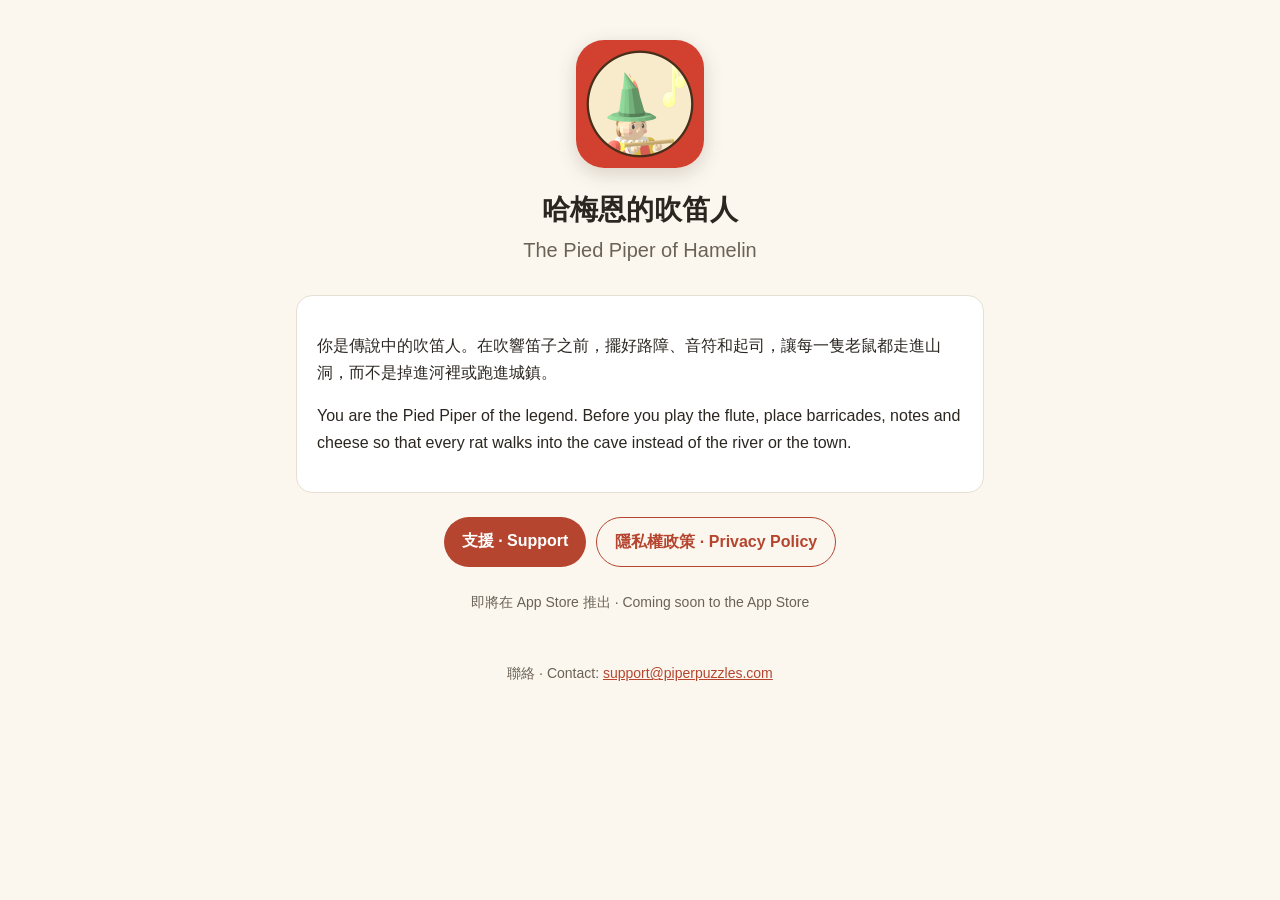
==== commit af74aafa: "Website for The Pied Piper of Hamelin: landing, privacy policy, support, app-ads.txt Replaces the ol" ====
--- a/index.html
+++ b/index.html
@@ -1,451 +1,37 @@
-<!DOCTYPE html>
-
-<html xmlns="http://www.w3.org/1999/xhtml">
-
-<head>
-
-<meta charset="utf-8" />
-<meta http-equiv="Content-Type" content="text/html; charset=utf-8" />
-<meta name="generator" content="pandoc" />
-
-
-<meta name="author" content="CY Lan" />
-
-
-<title>KKbox kaggle Data</title>
-
-<script src="[data-uri]"></script>
-<meta name="viewport" content="width=device-width, initial-scale=1" />
-<link href="data:text/css;charset=utf-8,html%7Bfont%2Dfamily%3Asans%2Dserif%3B%2Dwebkit%2Dtext%2Dsize%2Dadjust%3A100%25%3B%2Dms%2Dtext%2Dsize%2Dadjust%3A100%25%7Dbody%7Bmargin%3A0%7Darticle%2Caside%2Cdetails%2Cfigcaption%2Cfigure%2Cfooter%2Cheader%2Chgroup%2Cmain%2Cmenu%2Cnav%2Csection%2Csummary%7Bdisplay%3Ablock%7Daudio%2Ccanvas%2Cprogress%2Cvideo%7Bdisplay%3Ainline%2Dblock%3Bvertical%2Dalign%3Abaseline%7Daudio%3Anot%28%5Bcontrols%5D%29%7Bdisplay%3Anone%3Bheight%3A0%7D%5Bhidden%5D%2Ctemplate%7Bdisplay%3Anone%7Da%7Bbackground%2Dcolor%3Atransparent%7Da%3Aactive%2Ca%3Ahover%7Boutline%3A0%7Dabbr%5Btitle%5D%7Bborder%2Dbottom%3A1px%20dotted%7Db%2Cstrong%7Bfont%2Dweight%3A700%7Ddfn%7Bfont%2Dstyle%3Aitalic%7Dh1%7Bmargin%3A%2E67em%200%3Bfont%2Dsize%3A2em%7Dmark%7Bcolor%3A%23000%3Bbackground%3A%23ff0%7Dsmall%7Bfont%2Dsize%3A80%25%7Dsub%2Csup%7Bposition%3Arelative%3Bfont%2Dsize%3A75%25%3Bline%2Dheight%3A0%3Bvertical%2Dalign%3Abaseline%7Dsup%7Btop%3A%2D%2E5em%7Dsub%7Bbottom%3A%2D%2E25em%7Dimg%7Bborder%3A0%7Dsvg%3Anot%28%3Aroot%29%7Boverflow%3Ahidden%7Dfigure%7Bmargin%3A1em%2040px%7Dhr%7Bheight%3A0%3B%2Dwebkit%2Dbox%2Dsizing%3Acontent%2Dbox%3B%2Dmoz%2Dbox%2Dsizing%3Acontent%2Dbox%3Bbox%2Dsizing%3Acontent%2Dbox%7Dpre%7Boverflow%3Aauto%7Dcode%2Ckbd%2Cpre%2Csamp%7Bfont%2Dfamily%3Amonospace%2Cmonospace%3Bfont%2Dsize%3A1em%7Dbutton%2Cinput%2Coptgroup%2Cselect%2Ctextarea%7Bmargin%3A0%3Bfont%3Ainherit%3Bcolor%3Ainherit%7Dbutton%7Boverflow%3Avisible%7Dbutton%2Cselect%7Btext%2Dtransform%3Anone%7Dbutton%2Chtml%20input%5Btype%3Dbutton%5D%2Cinput%5Btype%3Dreset%5D%2Cinput%5Btype%3Dsubmit%5D%7B%2Dwebkit%2Dappearance%3Abutton%3Bcursor%3Apointer%7Dbutton%5Bdisabled%5D%2Chtml%20input%5Bdisabled%5D%7Bcursor%3Adefault%7Dbutton%3A%3A%2Dmoz%2Dfocus%2Dinner%2Cinput%3A%3A%2Dmoz%2Dfocus%2Dinner%7Bpadding%3A0%3Bborder%3A0%7Dinput%7Bline%2Dheight%3Anormal%7Dinput%5Btype%3Dcheckbox%5D%2Cinput%5Btype%3Dradio%5D%7B%2Dwebkit%2Dbox%2Dsizing%3Aborder%2Dbox%3B%2Dmoz%2Dbox%2Dsizing%3Aborder%2Dbox%3Bbox%2Dsizing%3Aborder%2Dbox%3Bpadding%3A0%7Dinput%5Btype%3Dnumber%5D%3A%3A%2Dwebkit%2Dinner%2Dspin%2Dbutton%2Cinput%5Btype%3Dnumber%5D%3A%3A%2Dwebkit%2Douter%2Dspin%2Dbutton%7Bheight%3Aauto%7Dinput%5Btype%3Dsearch%5D%7B%2Dwebkit%2Dbox%2Dsizing%3Acontent%2Dbox%3B%2Dmoz%2Dbox%2Dsizing%3Acontent%2Dbox%3Bbox%2Dsizing%3Acontent%2Dbox%3B%2Dwebkit%2Dappearance%3Atextfield%7Dinput%5Btype%3Dsearch%5D%3A%3A%2Dwebkit%2Dsearch%2Dcancel%2Dbutton%2Cinput%5Btype%3Dsearch%5D%3A%3A%2Dwebkit%2Dsearch%2Ddecoration%7B%2Dwebkit%2Dappearance%3Anone%7Dfieldset%7Bpadding%3A%2E35em%20%2E625em%20%2E75em%3Bmargin%3A0%202px%3Bborder%3A1px%20solid%20silver%7Dlegend%7Bpadding%3A0%3Bborder%3A0%7Dtextarea%7Boverflow%3Aauto%7Doptgroup%7Bfont%2Dweight%3A700%7Dtable%7Bborder%2Dspacing%3A0%3Bborder%2Dcollapse%3Acollapse%7Dtd%2Cth%7Bpadding%3A0%7D%40media%20print%7B%2A%2C%3Aafter%2C%3Abefore%7Bcolor%3A%23000%21important%3Btext%2Dshadow%3Anone%21important%3Bbackground%3A0%200%21important%3B%2Dwebkit%2Dbox%2Dshadow%3Anone%21important%3Bbox%2Dshadow%3Anone%21important%7Da%2Ca%3Avisited%7Btext%2Ddecoration%3Aunderline%7Da%5Bhref%5D%3Aafter%7Bcontent%3A%22%20%28%22%20attr%28href%29%20%22%29%22%7Dabbr%5Btitle%5D%3Aafter%7Bcontent%3A%22%20%28%22%20attr%28title%29%20%22%29%22%7Da%5Bhref%5E%3D%22javascript%3A%22%5D%3Aafter%2Ca%5Bhref%5E%3D%22%23%22%5D%3Aafter%7Bcontent%3A%22%22%7Dblockquote%2Cpre%7Bborder%3A1px%20solid%20%23999%3Bpage%2Dbreak%2Dinside%3Aavoid%7Dthead%7Bdisplay%3Atable%2Dheader%2Dgroup%7Dimg%2Ctr%7Bpage%2Dbreak%2Dinside%3Aavoid%7Dimg%7Bmax%2Dwidth%3A100%25%21important%7Dh2%2Ch3%2Cp%7Borphans%3A3%3Bwidows%3A3%7Dh2%2Ch3%7Bpage%2Dbreak%2Dafter%3Aavoid%7D%2Enavbar%7Bdisplay%3Anone%7D%2Ebtn%3E%2Ecaret%2C%2Edropup%3E%2Ebtn%3E%2Ecaret%7Bborder%2Dtop%2Dcolor%3A%23000%21important%7D%2Elabel%7Bborder%3A1px%20solid%20%23000%7D%2Etable%7Bborder%2Dcollapse%3Acollapse%21important%7D%2Etable%20td%2C%2Etable%20th%7Bbackground%2Dcolor%3A%23fff%21important%7D%2Etable%2Dbordered%20td%2C%2Etable%2Dbordered%20th%7Bborder%3A1px%20solid%20%23ddd%21important%7D%7D%40font%2Dface%7Bfont%2Dfamily%3A%27Glyphicons%20Halflings%27%3Bsrc%3Aurl%28data%3Aapplication%2Fvnd%2Ems%2Dfontobject%3Bbase64%2Cn04AAEFNAAACAAIABAAAAAAABQAAAAAAAAABAJABAAAEAExQAAAAAAAAAAIAAAAAAAAAAAEAAAAAAAAAJxJ%[base64]%2FSEdmjKHUbyow8ATBE40IvWA3vTu8LiABDQ%2BpexwUMcm1SMnNryctQSiI1K5ZnbOlXKmnVV5YvRe6RnNMFNCOs1KNVpn6yZhCJkRtVRNzEufeIq7HgSrcx4S8h%2Fv4vnrrKc6oCNxmSk2uKlZQHBii6iKFoH0746ThvkO1kJHlxjrkxs%2BLWORaDQBEtiYJIR5IB9Bi1UyL4Rmr0BNigNkMzlKQmnofBHviqVzUxwdMb3NdCn69hy%2BpRYVKGVS%2F1tnsqv4LL7wCCPZZAZPT4aCShHjHJVNuXbmMrY5LeQaGnvAkXlVrJgKRAUdFjrWEah9XebPeQMj7KS7DIBAFt8ycgC5PLGUOHSE3ErGZCiViNLL5ZARfywnCoZaKQCu6NuFX42AEeKtKUGnr%2FCm2Cy8tpFhBPMW5Fxi4Qm4TkDWh4IWFDClhU2hRWosUWqcKLlgyXB%2BlSHaWaHiWlBAR8SeSgSPCQxdVQgzUixWKSTrIQEbU94viDctkvX%2BVSjJuUmV8L4CXShI11esnp0pjWNZIyxKHS4wVQ2ime1P4RnhvGw0aDN1OLAXGERsB7buFpFGGBAre4QEQR0HOIO5oYH305G%2BKspT%2FFupEGGafCCwxSe6ZUa%2B073rXHnNdVXE6eWvibUS27XtRzkH838mYLMBmYysZTM0EM3A1fbpCBYFccN1B%2FEnCYu%2FTgCGmr7bMh8GfYL%2BBfcLvB0gRagC09w9elfldaIy%2FhNCBLRgBgtCC7jAF63wLSMAfbfAlEggYU0bUA7ACCJmTDpEmJtI78w4%2FBO7dN7JR7J7ZvbYaUbaILSQsRBiF3HGk5fEg6p9unwLvn98r%2BvnsV%2B372uf1xBLq4qU%2F45fTuqaAP%2BpssmCCCTF0mhEow8ZXZOS8D7Q85JsxZ%2BAzok7B7O%2Ff6J8AzYBySZQB%2FQHYUSA%2BEeQhEWiS6AIQzgcsDiER4MjgMBAWDV4AgQ3g1eBgIdweCQmCjJEMkJ%2BPKRWyFHHmg1Wi%2F6xzUgA0LREoKJChwnQa9B%2B5RQZRB3IlBlkAnxyQNaANwHMowzlYSMCBgnbpzvqpl0iTJNCQidDI9ZrSYNIRBhHtUa5YHMHxyGEik9hDE0AKj72AbTCaxtHPUaKZdAZSnQTyjGqGLsmBStCejApUhg4uBMU6mATujEl%2BKdDPbI6Ag4vLr%2BhjY6lbjBeoLKnZl0UZgRX8gTySOeynZVz1wOq7e1hFGYIq%2BMhrGxDLak0PrwYzSXtcuyhXEhwOYofiW%2BEcI%2Fjw8P6IY6ed%2BetAbuqKp5QIapT77LnAe505lMuqL79a0ut4rWexzFttsOsLDy7zvtQzcq3U1qabe7tB0wHWVXji%2BzDbo8x8HyIRUbXnwUcklFv51fvTymiV%2BMXLSmGH9d9%2BaXpD5X6lao41anWGig7IwIdnoBY2ht%2FpO9mClLo4NdXHAsefqWUKlXJkbqPOFhMoR4aiA1BXqhRNbB2Xwi%2B7u%2FjpAoOpKJ0UX24EsrzMfHXViakCNcKjBxuQX8BO0ZqjJ3xXzf%2B61t2VXOSgJ8xu65QKgtN6FibPmPYsXbJRHHqbgATcSZxBqGiDiU4NNNsYBsKD0MIP%2FOfKnlk%2FLkaid%[base64]%2FgFtuW0wR4cgd%2BZKesSV7QkNE2kw6AV4hoIuC02LGmTomyf8PiO6CZzOTLTPQ%2BHW06H%2Btx%2BbQ8LmDYg1pTFrp2oJXgkZTyeRJZM0C8aE2LpFrNVDuhARsN543%2FFV6klQ6Tv1OoZGXLv0igKrl%2FCmJxRmX7JJbJ998VSIPQRyDBICzl4JJlYHbdql30NvYcOuZ7a10uWRrgoieOdgIm4rlq6vNOQBuqESLbXG5lzdJGHw2m0sDYmODXbYGTfSTGRKpssTO95fothJCjUGQgEL4yKoGAF%2F0SrpUDNn8CBgBcSDQByAeNkCXp4S4Ro2Xh4OeaGRgR66PVOsU8bc6TR5%[base64]%2F1SgRCJ1dk4UdBT7OoyuNgLs0oCd8RnrEIb6QdMxT2QjD4zMrJkfgx5aDMcA4orsTtKCqWb%2FVeyceqa5OGSmB28YwH4rFbkQaLoUN8OQQYnD3w2eXpI4ScQfbCUZiJ4yMOIKLyyTc7BQ4uXUw6Ee6%2FxM%2B4Y67ngNBknxIPwuppgIhFcwJyr6EIj%2BLzNj%2FmfR2vhhRlx0BILZoAYruF0caWQ7YxO66UmeguDREAFHYuC7HJviRgVO6ruJH59h%2FC%2FPkgSle8xNzZJULLWq9JMDTE2fjGE146a1Us6PZDGYle6ldWRqn%2FpdpgHKNGrGIdkRK%2BKPETT9nKT6kLyDI8xd9A1FgWmXWRAIHwZ37WyZHOVyCadJEmMVz0MadMjDrPho%2BEIochkVC2xgGiwwsQ6DMv2P7UXqT4x7CdcYGId2BJQQa85EQKmCmwcRejQ9Bm4oATENFPkxPXILHpMPUyWTI5rjNOsIlmEeMbcOCEqInpXACYQ9DDxmFo9vcmsDblcMtg4tqBerNngkIKaFJmrQAPnq1dEzsMXcwjcHdfdCibcAxxA%2Bq%2Fj9m3LM%2FO7WJka4tSidVCjsvo2lQ%2F2ewyoYyXwAYyr2PlRoR5MpgVmSUIrM3PQxXPbgjBOaDQFIyFMJvx3Pc5RSYj12ySVF9fwFPQu2e2KWVoL9q3Ayv3IzpGHUdvdPdrNUdicjsTQ2ISy7QU3DrEytIjvbzJnAkmANXjAFERA0MUoPF3%2F5KFmW14bBNOhwircYgMqoDpUMcDtCmBE82QM2YtdjVLB4kBuKho%2FbcwQdeboqfQartuU3CsCf%2BcXkgYAqp%2F0Ee3RorAZt0AvvOCSI4JICIlGlsV0bsSid%2FNIEALAAzb6HAgyWHBps6xAOwkJIGcB82CxRQq4sJf3FzA70A%2BTRqcqjEMETCoez3mkPcpnoALs0ugJY8kQwrC%[base64]%2FWDHA60cYFaI%2FPjpzquUqdaYGcIq%2BmLez3WLFFCtNBN2QJcrlcoELgiPku5R5dSlJFaCEqEZle1AQzAKC%2B1SotMcBNyQUFuRHRF6OlimSBgjZeTBCwLyc6A%2BP%2FoFRchXTz5ADknYJHxzrJ5pGuIKRQISU6WyKTBBjD8WozmVYWIsto1AS5rxzKlvJu4E%2FvwOiKxRtCWsDM%2BeTHUrmwrCK5BIfMzGkD%2B0Fk5LzBs0jMYXktNDblB06LMNJ09U8pzSLmo14MS0OMjcdrZ31pyQqxJJpRImlSvfYAK8inkYU52QY2FPEVsjoWewpwhRp5yAuNpkqhdb7ku9Seefl2D0B8SMTFD90xi4CSOwwZy9IKkpMtI3FmFUg3%2FkFutpQGNc3pCR7gvC4sgwbupDu3DyEN%2BW6YGLNM21jpB49irxy9BSlHrVDlnihGKHwPrbVFtc%2Bh1rVQKZduxIyojccZIIcOCmhEnC7UkY68WXKQgLi2JCDQkQWJRQuk60hZp0D3rtCTINSeY9Ej2kIKYfGxwOs4j9qMM7fYZiipzgcf7TamnehqdhsiMiCawXnz4xAbyCkLAx5EGbo3Ax1u3dUIKnTxIaxwQTHehPl3V491H0%2BbC5zgpGz7Io%2BmjdhKlPJ01EeMpM7UsRJMi1nGjmJg35i6bQBAAxjO%2FENJubU2mg3ONySEoWklCwdABETcs7ck3jgiuU9pcKKpbgn%2B3YlzV1FzIkB6pmEDOSSyDfPPlQskznctFji0kpgZjW5RZe6x9kYT4KJcXg0bNiCyif%2BpZACCyRMmYsfiKmN9tSO65F0R2OO6ytlEhY5Sj6uRKfFxw0ijJaAx%2Fk3QgnAFSq27%2F2i4GEBA%2BUvTJKK%2F9eISNvG46Em5RZfjTYLdeD8kdXHyrwId%2FDQZUaMCY4gGbke2C8vfjgV%2FY9kkRQOJIn%2FxM9INZSpiBnqX0Q9GlQPpPKAyO5y%2BW5NMPSRdBCUlmuxl40ZfMCnf2Cp044uI9WLFtCi4YVxKjuRCOBWIb4XbIsGdbo4qtMQnNOQz4XDSui7W%2FN6l54qOynCqD3DpWQ%2BmpD7C40D8BZEWGJX3tlAaZBMj1yjvDYKwCJBa201u6nBKE5UE%2B7QSEhCwrXfbRZylAaAkplhBWX50dumrElePyNMRYUrC99UmcSSNgImhFhDI4BXjMtiqkgizUGCrZ8iwFxU6fQ8GEHCFdLewwxYWxgScAYMdMLmcZR6b7rZl95eQVDGVoUKcRMM1ixXQtXNkBETZkVVPg8LoSrdetHzkuM7DjZRHP02tCxA1fmkXKF3VzfN1pc1cv%2F8lbTIkkYpqKM9VOhp65ktYk%2BQ46myFWBapDfyWUCnsnI00QTBQmuFjMZTcd0V2NQ768Fhpby04k2IzNR1wKabuGJqYWwSly6ocMFGTeeI%2BejsWDYgEvr66QgqdcIbFYDNgsm0x9UHY6SCd5%2B7tpsLpKdvhahIDyYmEJQCqMqtCF6UlrE5GXRmbu%[base64]%2FiOmsLtHSWNUWEGk9hScMPShasUA1AcHOtRZlqMeQ0OzYS9vQvYUjOLrzP07BUAFikcJNMi7gIxEw4pL1G54TcmmmoAQ5s7TGWErJZ2Io4yQ0ljRYhL8H5e62oDtLF8aDpnIvZ5R3GWJyAugdiiJW9hQAVTsnCBHhwu7rkBlBX6r3b7ejEY0k5GGeyKv66v%2B6dg7mcJTrWHbtMywbedYqCQ0FPwoytmSWsL8WTtChZCKKzEF7vP6De4x2BJkkniMgSdWhbeBSLtJZR9CTHetK1xb34AYIJ37OegYIoPVbXgJ%2FqDQK%2BbfCtxQRVKQu77WzOoM6SGL7MaZwCGJVk46aImai9fmam%2BWpHG%2B0BtQPWUgZ7RIAlPq6lkECUhZQ2gqWkMYKcYMYaIc4gYCDFHYa2d1nzp3%2BJ1eCBay8IYZ0wQRKGAqvCuZ%2FUgbQPyllosq%2BXtfKIZOzmeJqRazpmmoP%2F76YfkjzV2NlXTDSBYB04SVlNQsFTbGPk1t%2FI4Jktu0XSgifO2ozFOiwd%2F0SssJDn0dn4xqk4GDTTKX73%2FwQyBLdqgJ%2BWx6AQaba3BA9CKEzjtQYIfAsiYamapq80LAamYjinlKXUkxdpIDk0puXUEYzSalfRibAeDAKpNiqQ0FTwoxuGYzRnisyTotdVTclis1LHRQCy%2FqqL8oUaQzWRxilq5Mi0IJGtMY02cGLD69vGjkj3p6pGePKI8bkBv5evq8SjjyU04vJR2cQXQwSJyoinDsUJHCQ50jrFTT7yRdbdYQMB3MYCb6uBzJ9ewhXYPAIZSXfeEQBZZ3GPN3Nbhh%2FwkvAJLXnQMdi5NYYZ5GHE400GS5rXkOZSQsdZgIbzRnF9ueLnsfQ47wHAsirITnTlkCcuWWIUhJSbpM3wWhXNHvt2xUsKKMpdBSbJnBMcihkoDqAd1Zml%2FR4yrzow1Q2A5G%2Bkzo%2FRhRxQS2lCSDRV8LlYLBOOoo1bF4jwJAwKMK1tWLHlu9i0j4Ig8qVm6wE1DxXwAwQwsaBWUg2pOOol2dHxyt6npwJEdLDDVYyRc2D0HbcbLUJQj8gPevQBUBOUHXPrsAPBERICpnYESeu2OHotpXQxRGlCCtLdIsu23MhZVEoJg8Qumj%2FUMMc34IBqTKLDTp76WzL%2FdMjCxK7MjhiGjeYAC%2Fkj%2FjY%2FRde7hpSM1xChrog6yZ7OWTuD56xBJnGFE%2BpT2ElSyCnJcwVzCjkqeNLfMEJqKW0G7OFIp0G%2B9mh50I9o8k1tpCY0xYqFNIALgIfc2me4n1bmJnRZ89oepgLPT0NTMLNZsvSCZAc3TXaNB07vail36%2FdBySis4m9%2FDR8izaLJW6bWCkVgm5T%2Bius3ZXq4xI%2BGnbveLbdRwF2mNtsrE0JjYc1AXknCOrLSu7Te%2Fr4dPYMCl5qtiHNTn%2BTPbh1jCBHH%2BdMJNhwNgs3nT%2BOhQoQ0vYif56BMG6WowAcHR3DjQolxLzyVekHj00PBAaW7IIAF1EF%2BuRIWyXjQMAs2chdpaKPNaB%2BkSezYt0%2BCA04sOg5vx8Fr7Ofa9sUv87h7SLAUFSzbetCCZ9pmyLt6l6%2FTzoA1%2FZBG9bIUVHLAbi%2FkdBFgYGyGwRQGBpkqCEg2ah9UD6EedEcEL3j4y0BQQCiExEnocA3SZboh%2Bepgd3YsOkHskZwPuQ5OoyA0fTA5AXrHcUOQF%2BzkJHIA7PwCDk1gGVmGUZSSoPhNf%2BTklauz98QofOlCIQ%2FtCD4dosHYPqtPCXB3agggQQIqQJsSkB%2Bqn0rkQ1toJjON%2FOtCIB9RYv3PqRA4C4U68ZMlZn6BdgEvi2ziU%2BTQ6NIw3ej%2BAtDwMGEZk7e2IjxUWKdAxyaw9OCwSmeADTPPleyk6UhGDNXQb%2B%2BW6Uk4q6F7%2Frg6WVTo82IoCxSIsFDrav4EPHphD3u4hR53WKVvYZUwNCCeM4PMBWzK%2BEfIthZOkuAwPo5C5jgoZgn6dUdvx5rIDmd58cXXdKNfw3l%2BwM2UjgrDJeQHhbD7HW2QDoZMCujgIUkk5Fg8VCsdyjOtnGRx8wgKRPZN5dR0zPUyfGZFVihbFRniXZFOZGKPnEQzU3AnD1KfR6weHW2XS6KbPJxUkOTZsAB9vTVp3Le1F8q5l%2BDMcLiIq78jxAImD2pGFw0VHfRatScGlK6SMu8leTmhUSMy8Uhdd6xBiH3Gdman4tjQGLboJfqz6fL2WKHTmrfsKZRYX6BTDjDldKMosaSTLdQS7oDisJNqAUhw1PfTlnacCO8vl8706Km1FROgLDmudzxg%2BEWTiArtHgLsRrAXYWdB0NmToNCJdKm0KWycZQqb%2BMw76Qy29iQ5up%2FX7oyw8QZ75kP5F6iJAJz6KCmqxz8fEa%2FxnsMYcIO%2FvEkGRuMckhr4rIeLrKaXnmIzlNLxbFspOphkcnJdnz%2FChp%2FVlpj2P7jJQmQRwGnltkTV5dbF9fE3%2FfxoSqTROgq9wFUlbuYzYcasE0ouzBo%2BdDCDzxKAfhbAZYxQiHrLzV2iVexnDX%2FQnT1fsT%2Fxuhu1ui5qIytgbGmRoQkeQooO8eJNNZsf0iALur8QxZFH0nCMnjerYQqG1pIfjyVZWxhVRznmmfLG00BcBWJE6hzQWRyFknuJnXuk8A5FRDCulwrWASSNoBtR%2BCtGdkPwYN2o7DOw%2FVGlCZPusRBFXODQdUM5zeHDIVuAJBLqbO%2Ff9Qua%2BpDqEPk230Sob9lEZ8BHiCorjVghuI0lI4JDgHGRDD%2FprQ84B1pVGkIpVUAHCG%2Biz3Bn3qm2AVrYcYWhock4jso5%2BJ7HfHVj4WMIQdGctq3psBCVVzupQOEioBGA2Bk%2BUILT7%2BVoX5mdxxA5fS42gISQVi%2FHTzrgMxu0fY6hE1ocUwwbsbWcezrY2n6S8%2F6cxXkOH4prpmPuFoikTzY7T85C4T2XYlbxLglSv2uLCgFv8Quk%2FwdesUdWPeHYIH0R729JIisN9Apdd4eB10aqwXrPt%2BSu9mA8k8n1sjMwnfsfF2j3jMUzXepSHmZ%2FBfqXvzgUNQQWOXO8YEuFBh4QTYCkOAPxywpYu1VxiDyJmKVcmJPGWk%2Fgc3Pov02StyYDahwmzw3E1gYC9wkupyWfDqDSUMpCTH5e5N8B%2F%2FlHiMuIkTNw4USHrJU67bjXGqNav6PBuQSoqTxc8avHoGmvqNtXzIaoyMIQIiiUHIM64cXieouplhNYln7qgc4wBVAYR104kO%2BCvKqsg4yIUlFNThVUAKZxZt1XA34h3TCUUiXVkZ0w8Hh2R0Z5L0b4LZvPd%2Fp1gi%2F07h8qfwHrByuSxglc9cI4QIg2oqvC%2Fqm0i7tjPLTgDhoWTAKDO2ONW5oe%2B%2FeKB9vZB8K6C25yCZ9RFVMnb6NRdRjyVK57CHHSkJBfnM2%2Fj4ODUwRkqrtBBCrDsDpt8jhZdXoy%2F1BCqw3sSGhgGGy0a5Jw6BP%2FTExoCmNFYjZl248A0osgPyGEmRA%2BfAsqPVaNAfytu0vuQJ7rk3J4kTDTR2AlCHJ5cls26opZM4w3jMULh2YXKpcqGBtuleAlOZnaZGbD6DHzMd6i2oFeJ8z9XYmalg1Szd%2FocZDc1C7Y6vcALJz2lYnTXiWEr2wawtoR4g3jvWUU2Ngjd1cewtFzEvM1NiHZPeLlIXFbBPawxNgMwwAlyNSuGF3zizVeOoC9bag1qRAQKQE%2FEZBWC2J8mnXAN2aTBboZ7HewnObE8CwROudZHmUM5oZ%2FUgd%2FJZQK8lvAm43uDRAbyW8gZ%2BZGq0EVerVGUKUSm%2FIdn8AQHdR4m7bue88WBwft9mSCeMOt1ncBwziOmJYI2ZR7ewNMPiCugmSsE4EyQ%2BQATJG6qORMGd4snEzc6B4shPIo4G1T7PgSm8PY5eUkPdF8JZ0VBtadbHXoJgnEhZQaODPj2gpODKJY5Yp4DOsLBFxWbvXN755KWylJm%2BoOd4zEL9Hpubuy2gyyfxh8oEfFutnYWdfB8PdESLWYvSqbElP9qo3u6KTmkhoacDauMNNjj0oy40DFV7Ql0aZj77xfGl7TJNHnIwgqOkenruYYNo6h724%2BzUQ7%2BvkCpZB%2BpGA562hYQiDxHVWOq0oDQl%2FQsoiY%2BcuI7iWq%2FZIBtHcXJ7kks%2Bh2fCNUPA82BzjnqktNts%2BRLdk1VSu%2BtqEn7QZCCsvEqk6FkfiOYkrsw092J8jsfIuEKypNjLxrKA9kiA19mxBD2suxQKCzwXGws7kEJvlhUiV9tArLIdZW0IORcxEzdzKmjtFhsjKy%2F44XYXdI5noQoRcvjZ1RMPACRqYg2V1%2BOwOepcOknRLLFdYgTkT5UApt%2FJhLM3jeFYprZV%2BZow2g8fP%2BU68hkKFWJj2yBbKqsrp25xkZX1DAjUw52IMYWaOhab8Kp05VrdNftqwRrymWF4OQSjbdfzmRZirK8FMJELEgER2PHjEAN9pGfLhCUiTJFbd5LBkOBMaxLr%2FA1SY9dXFz4RjzoU9ExfJCmx%2FI9FKEGT3n2cmzl2X42L3Jh%2BAbQq6sA%2BSs1kitoa4TAYgKHaoybHUDJ51oETdeI%2F9ThSmjWGkyLi5QAGWhL0BG1UsTyRGRJOldKBrYJeB8ljLJHfATWTEQBXBDnQexOHTB%2BUn44zExFE4vLytcu5NwpWrUxO%2F0ZICUGM7hGABXym0V6ZvDST0E370St9MIWQOTWngeoQHUTdCJUP04spMBMS8LSker9cReVQkULFDIZDFPrhTzBl6sed9wcZQTbL%2BBDqMyaN3RJPh%2Fanbx%2BIv%2BqgQdAa3M9Z5JmvYlh4qop%2BHo1F1W5gbOE9YKLgAnWytXElU4G8GtW47lhgFE6gaSs%2Bgs37sFvi0PPVvA5dnCBgILTwoKd%2F%2BDoL9F6inlM7H4rOTzD79KJgKlZO%2FZgt22UsKhrAaXU5ZcLrAglTVKJEmNJvORGN1vqrcfSMizfpsgbIe9zno%2BgBoKVXgIL%2FVI8dB1O5o%2FR3Suez%2FgD7M781ShjKpIIORM%2FnxG%2BjjhhgPwsn2IoXsPGPqYHXA63zJ07M2GPEykQwJBYLK808qYxuIew4frk52nhCsnCYmXiR6CuapvE1IwRB4%2FQftDbEn%2BAucIr1oxrLabRj9q4ae0%2BfXkHnteAJwXRbVkR0mctVSwEbqhJiMSZUp9DNbEDMmjX22m3ABpkrPQQTP3S1sib5pD2VRKRd%2BeNAjLYyT0hGrdjWJZy24OYXRoWQAIhGBZRxuBFMjjZQhpgrWo8SiFYbojcHO8V5DyscJpLTHyx9Fimassyo5U6WNtquUMYgccaHY5amgR3PQzq3ToNM5ABnoB9kuxsebqmYZm0R9qxJbFXCQ1UPyFIbxoUraTJFDpCk0Wk9GaYJKz%2F6oHwEP0Q14lMtlddQsOAU9zlYdMVHiT7RQP3XCmWYDcHCGbVRHGnHuwzScA0BaSBOGkz3lM8CArjrBsyEoV6Ys4qgDK3ykQQPZ3hCRGNXQTNNXbEb6tDiTDLKOyMzRhCFT%2BmAUmiYbV3YQVqFVp9dorv%2BTsLeCykS2b5yyu8AV7IS9cxcL8z4Kfwp%2BxJyYLv1OsxQCZwTB4a8BZ%2F5EdxTBJthApqyfd9u3ifr%2FWILTqq5VqgwMT9SOxbSGWLQJUUWCVi4k9tho9nEsbUh7U6NUsLmkYFXOhZ0kmamaJLRNJzSj%2Fqn4Mso6zb6iLLBXoaZ6AqeWCjHQm2lztnejYYM2eubnpBdKVLORZhudH3JF1waBJKA9%2BW8EhMj3Kzf0L4vi4k6RoHh3Z5YgmSZmk6ns4fjScjAoL8GoOECgqgYEBYUGFVO4FUv4%2FYtowhEmTs0vrvlD%2FCrisnoBNDAcUi%2FteY7OctFlmARQzjOItrrlKuPO6E2Ox93L4O%2F4DcgV%2FdZ7qR3VBwVQxP1GCieA4RIpweYJ5FoYrHxqRBdJjnqbsikA2Ictbb8vE1GYIo9dacK0REgDX4smy6GAkxlH1yCGGsk%2BtgiDhNKuKu3yNrMdxafmKTF632F8Vx4BNK57GvlFisrkjN9WDAtjsWA0ENT2e2nETUb%2Fn7qwhvGnrHuf5bX6Vh%2Fn3xffU3PeHdR%2BFA92i6ufT3AlyAREoNDh6chiMWTvjKjHDeRhOa9YkOQRq1vQXEMppAQVwHCuIcV2g5rBn6GmZZpTR7vnSD6ZmhdSl176gqKTXu5E%2BYbfL0adwNtHP7dT7t7b46DVZIkzaRJOM%2BS6KcrzYVg%2BT3wSRFRQashjfU18NutrKa%2F7PXbtuJvpIjbgPeqd%2BpjmRw6YKpnANFSQcpzTZgpSNJ6J7uiagAbir%2F8tNXJ%2FOsOnRh6iuIexxrmkIneAgz8QoLmiaJ8sLQrELVK2yn3wOHp57BAZJhDZjTBzyoRAuuZ4eoxHruY1pSb7qq79cIeAdOwin4GdgMeIMHeG%2BFZWYaiUQQyC5b50zKjYw97dFjAeY2I4Bnl105Iku1y0lMA1ZHolLx19uZnRdILcXKlZGQx%2FGdEqSsMRU1BIrFqRcV1qQOOHyxOLXEGcbRtAEsuAC2V4K3p5mFJ22IDWaEkk9ttf5Izb2LkD1MnrSwztXmmD%2FQi%2FEmVEFBfiKGmftsPwVaIoZanlKndMZsIBOskFYpDOq3QUs9aSbAAtL5Dbokus2G4%2FasthNMK5UQKCOhU97oaOYNGsTah%2BjfCKsZnTRn5TbhFX8ghg8CBYt%2FBjeYYYUrtUZ5jVij%2Fop7V5SsbA4mYTOwZ46hqdpbB6Qvq3AS2HHNkC15pTDIcDNGsMPXaBidXYPHc6PJAkRh29Vx8KcgX46LoUQBhRM%2B3SW6Opll%2FwgxxsPgKJKzr5QCmwkUxNbeg6Wj34SUnEzOemSuvS2OetRCO8Tyy%2BQbSKVJcqkia%2BGvDefFwMOmgnD7h81TUtMn%2BmRpyJJ349HhAnoWFTejhpYTL9G8N2nVg1qkXBeoS9Nw2fB27t7trm7d%2FQK7Cr4uoCeOQ7%2F8JfKT77KiDzLImESHw%2F0wf73QeHu74hxv7uihi4fTX%2BXEwAyQG3264dwv17aJ5N335Vt9sdrAXhPOAv8JFvzqyYXwfx8WYJaef1gMl98JRFyl5Mv5Uo%2FoVH5ww5OzLFsiTPDns7fS6EURSSWd%2F92BxMYQ8sBaH%2Bj%2BwthQPdVgDGpTfi%2BJQIWMD8xKqULliRH01rTeyF8x8q%2FGBEEEBrAJMPf25UQwi0b8tmqRXY7kIvNkzrkvRWLnxoGYEJsz8u4oOyMp8cHyaybb1HdMCaLApUE%2B%2F7xLIZGP6H9xuSEXp1zLIdjk5nBaMuV%2FyTDRRP8Y2ww5RO6d2D94o%2B6ucWIqUAvgHIHXhZsmDhjVLczmZ3ca0Cb3PpKwt2UtHVQ0BgFJsqqTsnzZPlKahRUkEu4qmkJt%2Bkqdae76ViWe3STan69yaF9%2BfESD2lcQshLHWVu4ovItXxO69bqC5p1nZLvI8NdQB9s9UNaJGlQ5mG947ipdDA0eTIw%2FA1zEdjWquIsQXXGIVEH0thC5M%2BW9pZe7IhAVnPJkYCCXN5a32HjN6nsvokEqRS44tGIs7s2LVTvcrHAF%2BRVmI8L4HUYk4x%2B67AxSMJKqCg8zrGOgvK9kNMdDrNiUtSWuHFpC8%2Fp5qIQrEo%2FH%2B1l%2F0cAwQ2nKmpWxKcMIuHY44Y6DlkpO48tRuUGBWT0FyHwSKO72Ud%2BtJUfdaZ4CWNijzZtlRa8%2BCkmO%2FEwHYfPZFU%2FhzjFWH7vnzHRMo%2BaF9u8qHSAiEkA2HjoNQPEwHsDKOt6hOoK3Ce%2F%2B%2F9boMWDa44I6FrQhdgS7OnNaSzwxWKZMcyHi6LN4WC6sSj0qm2PSOGBTvDs%2FGWJS6SwEN%2FULwpb4LQo9fYjUfSXRwZkynUazlSpvX9e%2BG2zor8l%2BYaMxSEomDdLHGcD6YVQPegTaA74H8%2BV4WvJkFUrjMLGLlvSZQWvi8%2FQA7yzQ8GPno%2F%2F5SJHRP%2FOqKObPCo81s%2F%2B6WgLqykYpGAgQZhVDEBPXWgU%2FWzFZjKUhSFInufPRiMAUULC6T11yL45ZrRoB4DzOyJShKXaAJIBS9wzLYIoCEcJKQW8GVCx4fihqJ6mshBUXSw3wWVj3grrHQlGNGhIDNNzsxQ3M%2BGWn6ASobIWC%2BLbYOC6UpahVO13Zs2zOzZC8z7FmA05JhUGyBsF4tsG0drcggIFzgg%2Fkpf3%2BCnAXKiMgIE8Jk%2FMhpkc8DUJEUzDSnWlQFme3d0sHZDrg7LavtsEX3cHwjCYA17pMTfx8Ajw9hHscN67hyo%2BRJQ4458RmPywXykkVcW688oVUrQhahpPRvTWPnuI0B%2BSkQu7dCyvLRyFYlC1LG1gRCIvn3rwQeINzZQC2KXq31FaR9UmVV2QeGVqBHjmE%2BVMd3b1fhCynD0pQNhCG6%2FWCDbKPyE7NRQzL3BzQAJ0g09aUzcQA6mUp9iZFK6Sbp%2FYbHjo%2B%2B7%2FWj8S4YNa%2BZdqAw1hDrKWFXv9%2BzaXpf8ZTDSbiqsxnwN%2FCzK5tPkOr4tRh2kY3Bn9JtalbIOI4b3F7F1vPQMfoDcdxMS8CW9m%2FNCW%2FHILTUVWQIPiD0j1A6bo8vsv6P1hCESl2abrSJWDrq5sSzUpwoxaCU9FtJyYH4QFMxDBpkkBR6kn0LMPO%2B5EJ7Z6bCiRoPedRZ%2FP0SSdii7ZnPAtVwwHUidcdyspwncz5uq6vvm4IEDbJVLUFCn%2FLvIHfooUBTkFO130FC7CmmcrKdgDJcid9mvVzsDSibOoXtIf9k6ABle3PmIxejodc4aob0QKS432srrCMndbfD454q52V01G4q913mC5HOsTzWF4h2No1av1VbcUgWAqyoZl%2B11PoFYnNv2HwAODeNRkHj%2B8SF1fcvVBu6MrehHAZK1Gm69ICcTKizykHgGFx7QdowTVAsYEF2tVc0Z6wLryz2FI1sc5By2znJAAmINndoJiB4sfPdPrTC8RnkW7KRCwxC6YvXg5ahMlQuMpoCSXjOlBy0Kij%2BbsCYPbGp8BdCBiLmLSAkEQRaieWo1SYvZIKJGj9Ur%2FeWHjiB7SOVdqMAVmpBvfRiebsFjger7DC%2B8kRFGtNrTrnnGD2GAJb8rQCWkUPYHhwXsjNBSkE6lGWUj5QNhK0DMNM2l%2BkXRZ0KLZaGsFSIdQz%2FHXDxf3%2FTE30%2BDgBKWGWdxElyLccJfEpjsnszECNoDGZpdwdRgCixeg9L4EPhH%2BRptvRMVRaahu4cySjS3P5wxAUCPkmn%2BrhyASpmiTaiDeggaIxYBmtLZDDhiWIJaBgzfCsAGUF1Q1SFZYyXDt9skCaxJsxK2Ms65dmdp5WAZyxik%2FzbrTQk5KmgxCg%2Ff45L0jywebOWUYFJQAJia7XzCV0x89rpp%2Ff3AVWhSPyTanqmik2SkD8A3Ml4NhIGLAjBXtPShwKYfi2eXtrDuKLk4QlSyTw1ftXgwqA2jUuopDl%2B5tfUWZNwBpEPXghzbBggYCw%2Fdhy0ntds2yeHCDKkF%2FYxQjNIL%2FF%2F37jLPHCKBO9ibwYCmuxImIo0ijV2Wbg3kSN2psoe8IsABv3RNFaF9uMyCtCYtqcD%2BqNOhwMlfARQUdJ2tUX%2BMNJqOwIciWalZsmEjt07tfa8ma4cji9sqz%2BQ9hWfmMoKEbIHPOQORbhQRHIsrTYlnVTNvcq1imqmmPDdVDkJgRcTgB8Sb6epCQVmFZe%2BjGDiNJQLWnfx%2BdrTKYjm0G8yH0ZAGMWzEJhUEQ4Maimgf%2Fbkvo8PLVBsZl152y5S8%2BHRDfZIMCbYZ1WDp4yrdchOJw8k6R%2B%2F2pHmydK4NIK2PHdFPHtoLmHxRDwLFb7eB%2BM4zNZcB9NrAgjVyzLM7xyYSY13ykWfIEEd2n5%2FiYp3ZdrCf7fL%2Ben%2BsIJu2W7E30MrAgZBD1rAAbZHPgeAMtKCg3NpSpYQUDWJu9bT3V7tOKv%2BNRiJc8JAKqqgCA%2FPNRBR7ChpiEulyQApMK1AyqcWnpSOmYh6yLiWkGJ2mklCSPIqN7UypWj3dGi5MvsHQ87MrB4VFgypJaFriaHivwcHIpmyi5LhNqtem4q0n8awM19Qk8BOS0EsqGscuuydYsIGsbT5GHnERUiMpKJl4ON7qjB4fEqlGN%2FhCky89232UQCiaeWpDYCJINXjT6xl4Gc7DxRCtgV0i1ma4RgWLsNtnEBRQFqZggCLiuyEydmFd7WlogpkCw5G1x4ft2psm3KAREwVwr1Gzl6RT7FDAqpVal34ewVm3VH4qn5mjGj%2BbYL1NgfLNeXDwtmYSpwzbruDKpTjOdgiIHDVQSb5%2FzBgSMbHLkxWWgghIh9QTFSDILixVwg0Eg1puooBiHAt7DzwJ7m8i8%2Fi%2BjHvKf0QDnnHVkVTIqMvIQImOrzCJwhSR7qYB5gSwL6aWL9hERHCZc4G2%2BJrpgHNB8eCCmcIWIQ6rSdyPCyftXkDlErUkHafHRlkOIjxGbAktz75bnh50dU7YHk%2BMz7wwstg6RFZb%2BTZuSOx1qqP5C66c0mptQmzIC2dlpte7vZrauAMm%2F7RfBYkGtXWGiaWTtwvAQiq2oD4YixPLXE2khB2FRaNRDTk%2B9sZ6K74Ia9VntCpN4BhJGJMT4Z5c5FhSepRCRWmBXqx%2BwhVZC4me4saDs2iNqXMuCl6iAZflH8fscC1sTsy4PHeC%2BXYuqMBMUun5YezKbRKmEPwuK%2BCLzijPEQgfhahQswBBLfg%[base64]%2BRCMlDDbElcjaROLDoualmUIQ88Kekk3iM4OQrADcxi3rJguS4MOIBIgKgXrjd1WkbCdqxJk%2F4efRIFsavZA7KvvJQqp3Iid5Z0NFc5aiMRzGN3vrpBzaMy4JYde3wr96PjN90AYOIbyp6T4zj8LoE66OGcX1Ef4Z3KoWLAUF4BTg7ug%2FAbkG5UNQXAMkQezujSHeir2uTThgd3gpyzDrbnEdDRH2W7U6PeRvBX1ZFMP5RM%2BZu6UUZZD8hDPHldVWntTCNk7To8IeOW9yn2wx0gmurwqC60AOde4r3ETi5pVMSDK8wxhoGAoEX9NLWHIR33VbrbMveii2jAJlrxwytTHbWNu8Y4N8vCCyZjAX%2FpcsfwXbLze2%2BD%2Bu33OGBoJyAAL3jn3RuEcdp5If8O%2Ba4NKWvxOTyDltG0IWoHhwVGe7dKkCWFT%2B%2Btm%2BhaBCikRUUMrMhYKZJKYoVuv%2FbsJzO8DwfVIInQq3g3BYypiz8baogH3r3GwqCwFtZnz4xMjAVOYnyOi5HWbFA8n0qz1OjSpHWFzpQOpvkNETZBGpxN8ybhtqV%2FDMUxd9uFZmBfKXMCn%2FSqkWJyKPnT6lq%2B4zBZni6fYRByJn6OK%2BOgPBGRAJluwGSk4wxjOOzyce%2FPKODwRlsgrVkdcsEiYrqYdXo0Er2GXi2GQZd0tNJT6c9pK1EEJG1zgDJBoTVuCXGAU8BKTvCO%2FcEQ1Wjk3Zzuy90JX4m3O5IlxVFhYkSUwuQB2up7jhvkm%2BbddRQu5F9s0XftGEJ9JSuSk%2BZachCbdU45fEqbugzTIUokwoAKvpUQF%2FCvLbWW5BNQFqFkJg2f30E%2F48StNe5QwBg8zz3YAJ82FZoXBxXSv4QDooDo79NixyglO9AembuBcx5Re3CwOKTHebOPhkmFC7wNaWtoBhFuV4AkEuJ0J%2B1pT0tLkvFVZaNzfhs%2FKd3%2BA9YsImlO4XK4vpCo%2FelHQi%2F9gkFg07xxnuXLt21unCIpDV%2BbbRxb7FC6nWYTsMFF8%2B1LUg4JFjVt3vqbuhHmDKbgQ4e%2BRGizRiO8ky05LQGMdL2IKLSNar0kNG7lHJMaXr5mLdG3nykgj6vB%2FKVijd1ARWkFEf3yiUw1v%2FWaQivVUpIDdSNrrKbjO5NPnxz6qTTGgYg03HgPhDrCFyYZTi3XQw3HXCva39mpLNFtz8AiEhxAJHpWX13gCTAwgm9YTvMeiqetdNQv6IU0hH0G%2BZManTqDLPjyrOse7WiiwOJCG%[base64]%2F6gQKuihPtiUtlCQVPohUgzfezTg8o1b3n9pNZeco1QucaoXe40Fa5JYhqdTspFmxGtW9h5ezLFZs3j%2FN46f%2BS2rjYNC2JySXrnSAFhvAkz9a5L3pza8eYKHNoPrvBRESpxYPJdKVUxBE39nJ1chrAFpy4MMkf0qKgYALctGg1DQI1kIymyeS2AJNT4X240d3IFQb%2F0jQbaHJ2YRK8A%2Bls6WMhWmpCXYG5jqapGs5%2FeOJErxi2%2F2KWVHiPellTgh%2FfNl%2F2KYPKb7DUcAg%2BmCOPQFCiU9Mq%2FWLcU1xxC8aLePFZZlE%2BPCLzf7ey46INWRw2kcXySR9FDgByXzfxiNKwDFbUSMMhALPFSedyjEVM5442GZ4hTrsAEvZxIieSHGSgkwFh%2FnFNdrrFD4tBH4Il7fW6ur4J8Xaz7RW9jgtuPEXQsYk7gcMs2neu3zJwTyUerHKSh1iTBkj2YJh1SSOZL5pLuQbFFAvyO4k1Hxg2h99MTC6cTUkbONQIAnEfGsGkNFWRbuRyyaEZInM5pij73EA9rPIUfU4XoqQpHT9THZkW%2BoKFLvpyvTBMM69tN1Ydwv1LIEhHsC%2BueVG%2Bw%2BkyCPsvV3erRikcscHjZCkccx6VrBkBRusTDDd8847GA7p2Ucy0y0HdSRN6YIBciYa4vuXcAZbQAuSEmzw%2BH%2FAuOx%2BaH%2BtBL88H57D0MsqyiZxhOEQkF%2F8DR1d2hSPMj%2FsNOa5rxcUnBgH8ictv2J%2Bcb4BA4v3MCShdZ2vtK30vAwkobnEWh7rsSyhmos3WC93Gn9C4nnAd%2FPjMMtQfyDNZsOPd6XcAsnBE%2FmRHtHEyJMzJfZFLE9OvQa0i9kUmToJ0ZxknTgdl%2FXPV8xoh0K7wNHHsnBdvFH3sv52lU7UFteseLG%2FVanIvcwycVA7%2BBE1Ulyb20BvwUWZcMTKhaCcmY3ROpvonVMV4N7yBXTL7IDtHzQ4CCcqF66LjF3xUqgErKzolLyCG6Kb7irP%2FMVTCCwGRxfrPGpMMGvPLgJ881PHMNMIO09T5ig7AzZTX%2F5PLlwnJLDAPfuHynSGhV4tPqR3gJ4kg4c06c%2FF1AcjGytKm2Yb5jwMotF7vro4YDLWlnMIpmPg36NgAZsGA0W1spfLSue4xxat0Gdwd0lqDBOgIaMANykwwDKejt5YaNtJYIkrSgu0KjIg0pznY0SCd1qlC6R19g97UrWDoYJGlrvCE05J%2F5wkjpkre727p5PTRX5FGrSBIfJqhJE%2FIS876PaHFkx9pGTH3oaY3jJRvLX9Iy3Edoar7cFvJqyUlOhAEiOSAyYgVEGkzHdug%2BoRHIEOXAExMiTSKU9A6nmRC8mp8iYhwWdP2U%[base64]%2FBQQp1sWlNolpIu4ekxUTBV7NmxOFKEBmmN%2BnA7pvF78%2FRII5ZHA09OAiE%2F66MF6HQ%2BqVEJCHxwymukkNvzqHEh52dULPbVasfQMgTDyBZzx4007YiKdBuUauQOt27Gmy8ISclPmEUCIcuLbkb1mzQSqIa3iE0PJh7UMYQbkpe%2BhXjTJKdldyt2mVPwywoODGJtBV1lJTgMsuSQBlDMwhEKIfrvsxGQjHPCEfNfMAY2oxvyKcKPUbQySkKG6tj9AQyEW3Q5rpaDJ5Sns9ScLKeizPRbvWYAw4bXkrZdmB7CQopCH8NAmqbuciZChHN8lVGaDbCnmddnqO1PQ4ieMYfcSiBE5zzMz%2BJV%2F4eyzrzTEShvqSGzgWimkNxLvUj86iAwcZuIkqdB0VaIB7wncLRmzHkiUQpPBIXbDDLHBlq7vp9xwuC9AiNkIptAYlG7Biyuk8ILdynuUM1cHWJgeB%2BK3wBP%2FineogxkvBNNQ4AkW0hvpBOQGFfeptF2YTR75MexYDUy7Q%2F9uocGsx41O4IZhViw%2F2FvAEuGO5g2kyXBUijAggWM08bRhXg5ijgMwDJy40QeY%2FcQpUDZiIzmvskQpO5G1zyGZA8WByjIQU4jRoFJt56behxtHUUE%2Fom7Rj2psYXGmq3llVOCgGYKNMo4pzwntITtapDqjvQtqpjaJwjHmDzSVGLxMt12gEXAdLi%2FcaHSM3FPRGRf7dB7YC%2BcD2ho6oL2zGDCkjlf%2FDFoQVl8GS%2F56wur3rdV6ggtzZW60MRB3g%2BU1W8o8cvqIpMkctiGVMzXUFI7FacFLrgtdz4mTEr4aRAaQ2AFQaNeG7GX0yOJgMRYFziXdJf24kg%2FgBQIZMG%2FYcPEllRTVNoDYR6oSJ8wQNLuihfw81UpiKPm714bZX1KYjcXJdfclCUOOpvTxr9AAJevTY4HK%2FG7F3mUc3GOAKqh60zM0v34v%2BELyhJZqhkaMA8UMMOU90f8RKEJFj7EqepBVwsRiLbwMo1J2zrE2UYJnsgIAscDmjPjnzI8a719Wxp757wqmSJBjXowhc46QN4RwKIxqEE6E5218OeK7RfcpGjWG1jD7qND%2B%2FGTk6M56Ig4yMsU6LUW1EWE%2BfIYycVV1thldSlbP6ltdC01y3KUfkobkt2q01YYMmxpKRvh1Z48uNKzP%2FIoRIZ%2FF6buOymSnW8gICitpJjKWBscSb9JJKaWkvEkqinAJ2kowKoqkqZftRqfRQlLtKoqvTRDi2vg%2FRrPD%2Fd3a09J8JhGZlEkOM6znTsoMCsuvTmywxTCDhw5dd0GJOHCMPbsj3QLkTE3MInsZsimDQ3HkvthT7U9VA4s6G07sID0FW4SHJmRGwCl%2BMu4xf0ezqeXD2PtPDnwMPo86sbwDV%2B9PWcgFcARUVYm3hrFQrHcgMElFGbSM2A1zUYA3baWfheJp2AINmTJLuoyYD%2FOwA4a6V0ChBN97E8YtDBerUECv0u0TlxR5yhJCXvJxgyM73Bb6pyq0jTFJDZ4p1Am1SA6sh8nADd1hAcGBMfq4d%2FUfwnmBqe0Jun1n1LzrgKuZMAnxA3NtCN7Klf4BH%2B14B7ibBmgt0TGUafVzI4uKlpF7v8NmgNjg90D6QE3tbx8AjSAC%2BOA1YJvclyPKgT27QpIEgVYpbPYGBsnyCNrGz9XUsCHkW1QAHgL2STZk12QGqmvAB0NFteERkvBIH7INDsNW9KKaAYyDMdBEMzJiWaJHZALqDxQDWRntumSDPcplyFiI1oDpT8wbwe01AHhW6%2BvAUUBoGhY3CT2tgwehdPqU%2F4Q7ZLYvhRl%2FogOvR9O2%2BwkkPKW5vCTjD2fHRYXONCoIl4Jh1bZY0ZE1O94mMGn%2FdFSWBWzQ%2FVYk%2BGezi46RgiDv3EshoTmMSlioUK6MQEN8qeyK6FRninyX8ZPeUWjjbMJChn0n%2FyJvrq5bh5UcCAcBYSafTFg7p0jDgrXo2QWLb3WpSOET%2FHh4oSadBTvyDo10IufLzxiMLAnbZ1vcUmj3w7BQuIXjEZXifwukVxrGa9j%2BDXfpi12m1RbzYLg9J2wFergEwOxFyD0%2FJstNK06ZN2XdZSGWxcJODpQHOq4iKqjqkJUmPu1VczL5xTGUfCgLEYyNBCCbMBFT%2FcUP6pE%2FmujnHsSDeWxMbhrNilS5MyYR0nJyzanWXBeVcEQrRIhQeJA6Xt4f2eQESNeLwmC10WJVHqwx8SSyrtAAjpGjidcj1E2FYN0LObUcFQhafUKTiGmHWRHGsFCB%2BHEXgrzJEB5bp0QiF8ZHh11nFX8AboTD0PS4O1LqF8XBks2MpjsQnwKHF6HgaKCVLJtcr0XjqFMRGfKv8tmmykhLRzu%2BvqQ02%2BKpJBjaLt9ye1Ab%2BBbEBhy4EVdIJDrL2naV0o4wU8YZ2Lq04FG1mWCKC%2BUwkXOoAjneU%2FxHplMQo2cXUlrVNqJYczgYlaOEczVCs%2FOCgkyvLmTmdaBJc1iBLuKwmr6qtRnhowngsDxhzKFAi02tf8bmET8BO27ovJKF1plJwm3b0JpMh38%2BxsrXXg7U74QUM8ZCIMOpXujHntKdaRtsgyEZl5MClMVMMMZkZLNxH9%2Bb8fH6%2Bb8Lev30A9TuEVj9CqAdmwAAHBPbfOBFEATAPZ2CS0OH1Pj%2F0Q7PFUcC8hDrxESWdfgFRm%2B7vvWbkEppHB4T%2F1ApWnlTIqQwjcPl0VgS1yHSmD0OdsCVST8CQVwuiew1Y%2Bg3QGFjNMzwRB2DSsAk26cmA8lp2wIU4p93AUBiUHFGOxOajAqD7Gm6NezNDjYzwLOaSXRBYcWipTSONHjUDXCY4mMI8XoVCR%2FRrs%2FJLKXgEx%2BqkmeDlFOD1%2FyTQNDClRuiUyKYCllfMiQiyFkmuTz2vLsBNyRW%2Bxz%2B5FElFxWB28VjYIGZ0Yd%2B5wIjkcoMaggxswbT0pCmckRAErbRlIlcOGdBo4djTNO8FAgQ%2BlT6vPS60BwTRSUAM3ddkEAZiwtEyArrkiDRnS7LJ%2B2hwbzd2YDQagSgACpsovmjil5wfPuXq3GuH0CyE7FK3M4FgRaFoIkaodORrPx1%2BJpI9psyNYIFuJogZa0%2F1AhOWdlHQxdAgbwacsHqPZo8u%2FngAH2GmaTdhYnBfSDbBfh8CHq6Bx5bttP2%2BRdM%2BMAaYaZ0Y%2FADkbNCZuAyAVQa2OcXOeICmDn9Q%2FeFkDeFQg5MgHEDXq%2FtVjj%2Bjtd26nhaaolWxs1ixSUgOBwrDhRIGOLyOVk2%2FBc0UxvseQCO2pQ2i%2BKrfhu%2FWeBovNb5dJxQtJRUDv2mCwYVpNl2efQM9xQHnK0JwLYt%2FU0Wf%2BphiA4uw8G91slC832pmOTCAoZXohg1fewCZqLBhkOUBofBWpMPsqg7XEXgPfAlDo2U5WXjtFdS87PIqClCK5nW6adCeXPkUiTGx0emOIDQqw1yFYGHEVx20xKjJVYe0O8iLmnQr3FA9nSIQilUKtJ4ZAdcTm7%2BExseJauyqo30hs%2B1qSW211A1SFAOUgDlCGq7eTIcMAeyZkV1SQJ4j%2Fe1Smbq4HcjqgFbLAGLyKxlMDMgZavK5NAYH19Olz3la%2FQCTiVelFnU6O%2FGCvykqS%2FwZJDhKN9gBtSOp%2F1SP5VRgJcoVj%2Bkmf2wBgv4gjrgARBWiURYx8xENV3bEVUAAWWD3dYDKAIWk5opaCFCMR5ZjJExiCAw7gYiSZ2rkyTce4eNMY3lfGn%2B8p6%2BvBckGlKEXnA6Eota69OxDO9oOsJoy28BXOR0UoXNRaJD5ceKdlWMJlOFzDdZNpc05tkMGQtqeNF2lttZqNco1VtwXgRstLSQ6tSPChgqtGV5h2DcDReIQadaNRR6AsAYKL5gSFsCJMgfsaZ7DpKh8mg8Wz8V7H%2BgDnLuMxaWEIUPevIbClgap4dqmVWSrPgVYCzAoZHIa5z2Ocx1D%2FGvDOEqMOKLrMefWIbSWHZ6jbgA8qVBhYNHpx0P%2BjAgN5TB3haSifDcApp6yymEi6Ij%2FGsEpDYUgcHATJUYDUAmC1SCkJ4cuZXSAP2DEpQsGUjQmKJfJOvlC2x%2FpChkOyLW7KEoMYc5FDC4v2FGqSoRWiLsbPCiyg1U5yiHZVm1XLkHMMZL11%2Fyxyw0UnGig3MFdZklN5FI%2FqiT65T%2BjOXOdO7XbgWurOAZR6Cv9uu1cm5LjkXX4xi6mWn5r5NjBS0gTliHhMZI2WNqSiSphEtiCAwnafS11JhseDGHYQ5%2BbqWiAYiAv6Jsf79%2FVUs4cIl%2Bn6%2BWOjcgB%2F2l5TreoAV2717JzZbQIR0W1cl%[base64]%2FPhoawJDrGAP0JYWHgAVUByo%2FbGdiv2T2EMg8gsS14%2FrAdzlOYazFE7w4OzxeKiWdm3nSOnQRRKXSlVo8HEAbBfyJMKqoq%2BSCcTSx5NDtbFwNlh8VhjGGDu7JG5%2FTAGAvniQSSUog0pNzTim8Owc6QTuSKSTXlQqwV3eiEnklS3LeSXYPXGK2VgeZBqNcHG6tZHvA3vTINhV0ELuQdp3t1y9%2BogD8Kk%2FW7QoRN1UWPqM4%2BxdygkFDPLoTaumKReKiLWoPHOfY54m3qPx4c%2B4pgY3MRKKbljG8w4wvz8pxk3AqKsy4GMAkAtmRjRMsCxbb4Q2Ds0Ia9ci8cMT6DmsJG00XaHCIS%2Bo3F8YVVeikw13w%2BOEDaCYYhC0ZE54kA4jpjruBr5STWeqQG6M74HHL6TZ3lXrd99ZX%2B%2B7LhNatQaZosuxEf5yRA15S9gPeHskBIq3Gcw81AGb9%2FO53DYi%2F5CsQ51EmEh8Rkg4vOciClpy4d04eYsfr6fyQkBmtD%2BP8sNh6e%2BXYHJXT%2FlkXxT4KXU5F2sGxYyzfniMMQkb9OjDN2C8tRRgTyL7GwozH14PrEUZc6oz05Emne3Ts5EG7WolDmU8OB1LDG3VrpQxp%2BpT0KYV5dGtknU64JhabdqcVQbGZiAxQAnvN1u70y1AnmvOSPgLI6uB4AuDGhmAu3ATkJSw7OtS%2F2ToPjqkaq62%2F7WFG8advGlRRqxB9diP07JrXowKR9tpRa%2BjGJ91zxNTT1h8I2PcSfoUPtd7NejVoH03EUcqSBuFZPkMZhegHyo2ZAITovmm3zAIdGFWxoNNORiMRShgwdYwFzkPw5PA4a5MIIQpmq%2Bnsp3YMuXt%2FGkXxLx%2FP6%2BZJS0lFyz4MunC3eWSGE8xlCQrKvhKUPXr0hjpAN9ZK4PfEDrPMfMbGNWcHDzjA7ngMxTPnT7GMHar%2BgMQQ3NwHCv4zH4BIMYvzsdiERi6gebRmerTsVwZJTRsL8dkZgxgRxmpbgRcud%2BYlCIRpPwHShlUSwuipZnx9QCsEWziVazdDeKSYU5CF7UVPAhLer3CgJOQXl%2Fzh575R5rsrmRnKAzq4POFdgbYBuEviM4%2BLVC15ssLNFghbTtHWerS1hDt5s4qkLUha%2FqpZXhWh1C6lTQAqCNQnaDjS7UGFBC6wTu8yFnKJnExCnAs3Ok9yj5KpfZESQ4lTy5pTGTnkAUpxI%2ByjEldJfSo4y0QhG4i4IwkRFGcjWY8%2BEzgYYJUK7BXQksLxAww%2FYYWBMhJILB9e8ePEJ4OP7z%2B4%2FwOQDl64iOYDp26DaONPxpKtBxq%2FaTzRGarm3VkPYTLJKx6Z%2FMw2YbBGseJhPMwhhNswrIkyvV2BYzrvZbxLpKwcWJhYmFtVZ%2BlPEq91FzVp1HlQY1bZVLqeNR9SAUn6n0E28k%2FUuGkNpP1DBI5ch%2FEehZfjUQ9aE41NhETExoPT2gGQz0IhWJbEOvTQ4wgcXCHHFBhewYUiFHuhRSAUVmEHeCRQHQkXGFwkAgyzREJCVN7TRnTon36Zw3tPhx4EALwNdwDv%2BJ41YSP4B2CQqz0EFgARZ4ESgBHQgROwAVn9GTI%2BHYexTUevLUeta4%2FDqKrbMVS%2BYqb8hUwYCrlgKtmAq1YCrFgKrd4qpXiqZcKn1oqdWipjYKpWwVPVYqW6xUpVipKqFR3QKjagVEtAqHpxUMTitsnFaJOKx2cVhswq35RVpyiq9lFVNIKnOQVMkgqtYxVNxiqQjFS7GKlSIVIsQqPIhUWwioigFQ%2B%2BKkN8VHr49HDw9Ebo9EDo9DTo9Crg9BDg9%2FWx7gWx7YWwlobYrOGxWPNisAaAHEyALpkAVDIAeWAArsABVXACYuAD5cAF6wAKFQAQqgAbVAAsoAAlQAUaYAfkwAvogBWQACOgAD9AAHSAAKT4GUdMiOvFngBTwCn2AZ7Dv6B6k%2F90B8%2ByRnkV144AIBoAMTQATGgAjNAA4YABgwABZgB%[base64]%2Fn6j0cS%2Ba2gEU8gIHJ%2BBwfgZX4GL%2BBd%2FgW34FZ%2BBS%2FgUH4FN6BTegTvoEv6BJegRnYEF2A79gOvYDl2BdEjCkqkGtwXp0LNToIskOTXzh%2FF062yJ7AAAAEDAWAAABWhJ%2BKPEIJgBFxMVP7w2QJBGHASQnOBKXKFIdUK4igKA9IEaYJg%29%3Bsrc%3Aurl%28data%3Aapplication%2Fvnd%2Ems%2Dfontobject%3Bbase64%2Cn04AAEFNAAACAAIABAAAAAAABQAAAAAAAAABAJABAAAEAExQAAAAAAAAAAIAAAAAAAAAAAEAAAAAAAAAJxJ%[base64]%2FSEdmjKHUbyow8ATBE40IvWA3vTu8LiABDQ%2BpexwUMcm1SMnNryctQSiI1K5ZnbOlXKmnVV5YvRe6RnNMFNCOs1KNVpn6yZhCJkRtVRNzEufeIq7HgSrcx4S8h%2Fv4vnrrKc6oCNxmSk2uKlZQHBii6iKFoH0746ThvkO1kJHlxjrkxs%2BLWORaDQBEtiYJIR5IB9Bi1UyL4Rmr0BNigNkMzlKQmnofBHviqVzUxwdMb3NdCn69hy%2BpRYVKGVS%2F1tnsqv4LL7wCCPZZAZPT4aCShHjHJVNuXbmMrY5LeQaGnvAkXlVrJgKRAUdFjrWEah9XebPeQMj7KS7DIBAFt8ycgC5PLGUOHSE3ErGZCiViNLL5ZARfywnCoZaKQCu6NuFX42AEeKtKUGnr%2FCm2Cy8tpFhBPMW5Fxi4Qm4TkDWh4IWFDClhU2hRWosUWqcKLlgyXB%2BlSHaWaHiWlBAR8SeSgSPCQxdVQgzUixWKSTrIQEbU94viDctkvX%2BVSjJuUmV8L4CXShI11esnp0pjWNZIyxKHS4wVQ2ime1P4RnhvGw0aDN1OLAXGERsB7buFpFGGBAre4QEQR0HOIO5oYH305G%2BKspT%2FFupEGGafCCwxSe6ZUa%2B073rXHnNdVXE6eWvibUS27XtRzkH838mYLMBmYysZTM0EM3A1fbpCBYFccN1B%2FEnCYu%2FTgCGmr7bMh8GfYL%2BBfcLvB0gRagC09w9elfldaIy%2FhNCBLRgBgtCC7jAF63wLSMAfbfAlEggYU0bUA7ACCJmTDpEmJtI78w4%2FBO7dN7JR7J7ZvbYaUbaILSQsRBiF3HGk5fEg6p9unwLvn98r%2BvnsV%2B372uf1xBLq4qU%2F45fTuqaAP%2BpssmCCCTF0mhEow8ZXZOS8D7Q85JsxZ%2BAzok7B7O%2Ff6J8AzYBySZQB%2FQHYUSA%2BEeQhEWiS6AIQzgcsDiER4MjgMBAWDV4AgQ3g1eBgIdweCQmCjJEMkJ%2BPKRWyFHHmg1Wi%2F6xzUgA0LREoKJChwnQa9B%2B5RQZRB3IlBlkAnxyQNaANwHMowzlYSMCBgnbpzvqpl0iTJNCQidDI9ZrSYNIRBhHtUa5YHMHxyGEik9hDE0AKj72AbTCaxtHPUaKZdAZSnQTyjGqGLsmBStCejApUhg4uBMU6mATujEl%2BKdDPbI6Ag4vLr%2BhjY6lbjBeoLKnZl0UZgRX8gTySOeynZVz1wOq7e1hFGYIq%2BMhrGxDLak0PrwYzSXtcuyhXEhwOYofiW%2BEcI%2Fjw8P6IY6ed%2BetAbuqKp5QIapT77LnAe505lMuqL79a0ut4rWexzFttsOsLDy7zvtQzcq3U1qabe7tB0wHWVXji%2BzDbo8x8HyIRUbXnwUcklFv51fvTymiV%2BMXLSmGH9d9%2BaXpD5X6lao41anWGig7IwIdnoBY2ht%2FpO9mClLo4NdXHAsefqWUKlXJkbqPOFhMoR4aiA1BXqhRNbB2Xwi%2B7u%2FjpAoOpKJ0UX24EsrzMfHXViakCNcKjBxuQX8BO0ZqjJ3xXzf%2B61t2VXOSgJ8xu65QKgtN6FibPmPYsXbJRHHqbgATcSZxBqGiDiU4NNNsYBsKD0MIP%2FOfKnlk%2FLkaid%[base64]%2FgFtuW0wR4cgd%2BZKesSV7QkNE2kw6AV4hoIuC02LGmTomyf8PiO6CZzOTLTPQ%2BHW06H%2Btx%2BbQ8LmDYg1pTFrp2oJXgkZTyeRJZM0C8aE2LpFrNVDuhARsN543%2FFV6klQ6Tv1OoZGXLv0igKrl%2FCmJxRmX7JJbJ998VSIPQRyDBICzl4JJlYHbdql30NvYcOuZ7a10uWRrgoieOdgIm4rlq6vNOQBuqESLbXG5lzdJGHw2m0sDYmODXbYGTfSTGRKpssTO95fothJCjUGQgEL4yKoGAF%2F0SrpUDNn8CBgBcSDQByAeNkCXp4S4Ro2Xh4OeaGRgR66PVOsU8bc6TR5%[base64]%2F1SgRCJ1dk4UdBT7OoyuNgLs0oCd8RnrEIb6QdMxT2QjD4zMrJkfgx5aDMcA4orsTtKCqWb%2FVeyceqa5OGSmB28YwH4rFbkQaLoUN8OQQYnD3w2eXpI4ScQfbCUZiJ4yMOIKLyyTc7BQ4uXUw6Ee6%2FxM%2B4Y67ngNBknxIPwuppgIhFcwJyr6EIj%2BLzNj%2FmfR2vhhRlx0BILZoAYruF0caWQ7YxO66UmeguDREAFHYuC7HJviRgVO6ruJH59h%2FC%2FPkgSle8xNzZJULLWq9JMDTE2fjGE146a1Us6PZDGYle6ldWRqn%2FpdpgHKNGrGIdkRK%2BKPETT9nKT6kLyDI8xd9A1FgWmXWRAIHwZ37WyZHOVyCadJEmMVz0MadMjDrPho%2BEIochkVC2xgGiwwsQ6DMv2P7UXqT4x7CdcYGId2BJQQa85EQKmCmwcRejQ9Bm4oATENFPkxPXILHpMPUyWTI5rjNOsIlmEeMbcOCEqInpXACYQ9DDxmFo9vcmsDblcMtg4tqBerNngkIKaFJmrQAPnq1dEzsMXcwjcHdfdCibcAxxA%2Bq%2Fj9m3LM%2FO7WJka4tSidVCjsvo2lQ%2F2ewyoYyXwAYyr2PlRoR5MpgVmSUIrM3PQxXPbgjBOaDQFIyFMJvx3Pc5RSYj12ySVF9fwFPQu2e2KWVoL9q3Ayv3IzpGHUdvdPdrNUdicjsTQ2ISy7QU3DrEytIjvbzJnAkmANXjAFERA0MUoPF3%2F5KFmW14bBNOhwircYgMqoDpUMcDtCmBE82QM2YtdjVLB4kBuKho%2FbcwQdeboqfQartuU3CsCf%2BcXkgYAqp%2F0Ee3RorAZt0AvvOCSI4JICIlGlsV0bsSid%2FNIEALAAzb6HAgyWHBps6xAOwkJIGcB82CxRQq4sJf3FzA70A%2BTRqcqjEMETCoez3mkPcpnoALs0ugJY8kQwrC%[base64]%2FWDHA60cYFaI%2FPjpzquUqdaYGcIq%2BmLez3WLFFCtNBN2QJcrlcoELgiPku5R5dSlJFaCEqEZle1AQzAKC%2B1SotMcBNyQUFuRHRF6OlimSBgjZeTBCwLyc6A%2BP%2FoFRchXTz5ADknYJHxzrJ5pGuIKRQISU6WyKTBBjD8WozmVYWIsto1AS5rxzKlvJu4E%2FvwOiKxRtCWsDM%2BeTHUrmwrCK5BIfMzGkD%2B0Fk5LzBs0jMYXktNDblB06LMNJ09U8pzSLmo14MS0OMjcdrZ31pyQqxJJpRImlSvfYAK8inkYU52QY2FPEVsjoWewpwhRp5yAuNpkqhdb7ku9Seefl2D0B8SMTFD90xi4CSOwwZy9IKkpMtI3FmFUg3%2FkFutpQGNc3pCR7gvC4sgwbupDu3DyEN%2BW6YGLNM21jpB49irxy9BSlHrVDlnihGKHwPrbVFtc%2Bh1rVQKZduxIyojccZIIcOCmhEnC7UkY68WXKQgLi2JCDQkQWJRQuk60hZp0D3rtCTINSeY9Ej2kIKYfGxwOs4j9qMM7fYZiipzgcf7TamnehqdhsiMiCawXnz4xAbyCkLAx5EGbo3Ax1u3dUIKnTxIaxwQTHehPl3V491H0%2BbC5zgpGz7Io%2BmjdhKlPJ01EeMpM7UsRJMi1nGjmJg35i6bQBAAxjO%2FENJubU2mg3ONySEoWklCwdABETcs7ck3jgiuU9pcKKpbgn%2B3YlzV1FzIkB6pmEDOSSyDfPPlQskznctFji0kpgZjW5RZe6x9kYT4KJcXg0bNiCyif%2BpZACCyRMmYsfiKmN9tSO65F0R2OO6ytlEhY5Sj6uRKfFxw0ijJaAx%2Fk3QgnAFSq27%2F2i4GEBA%2BUvTJKK%2F9eISNvG46Em5RZfjTYLdeD8kdXHyrwId%2FDQZUaMCY4gGbke2C8vfjgV%2FY9kkRQOJIn%2FxM9INZSpiBnqX0Q9GlQPpPKAyO5y%2BW5NMPSRdBCUlmuxl40ZfMCnf2Cp044uI9WLFtCi4YVxKjuRCOBWIb4XbIsGdbo4qtMQnNOQz4XDSui7W%2FN6l54qOynCqD3DpWQ%2BmpD7C40D8BZEWGJX3tlAaZBMj1yjvDYKwCJBa201u6nBKE5UE%2B7QSEhCwrXfbRZylAaAkplhBWX50dumrElePyNMRYUrC99UmcSSNgImhFhDI4BXjMtiqkgizUGCrZ8iwFxU6fQ8GEHCFdLewwxYWxgScAYMdMLmcZR6b7rZl95eQVDGVoUKcRMM1ixXQtXNkBETZkVVPg8LoSrdetHzkuM7DjZRHP02tCxA1fmkXKF3VzfN1pc1cv%2F8lbTIkkYpqKM9VOhp65ktYk%2BQ46myFWBapDfyWUCnsnI00QTBQmuFjMZTcd0V2NQ768Fhpby04k2IzNR1wKabuGJqYWwSly6ocMFGTeeI%2BejsWDYgEvr66QgqdcIbFYDNgsm0x9UHY6SCd5%2B7tpsLpKdvhahIDyYmEJQCqMqtCF6UlrE5GXRmbu%[base64]%2FiOmsLtHSWNUWEGk9hScMPShasUA1AcHOtRZlqMeQ0OzYS9vQvYUjOLrzP07BUAFikcJNMi7gIxEw4pL1G54TcmmmoAQ5s7TGWErJZ2Io4yQ0ljRYhL8H5e62oDtLF8aDpnIvZ5R3GWJyAugdiiJW9hQAVTsnCBHhwu7rkBlBX6r3b7ejEY0k5GGeyKv66v%2B6dg7mcJTrWHbtMywbedYqCQ0FPwoytmSWsL8WTtChZCKKzEF7vP6De4x2BJkkniMgSdWhbeBSLtJZR9CTHetK1xb34AYIJ37OegYIoPVbXgJ%2FqDQK%2BbfCtxQRVKQu77WzOoM6SGL7MaZwCGJVk46aImai9fmam%2BWpHG%2B0BtQPWUgZ7RIAlPq6lkECUhZQ2gqWkMYKcYMYaIc4gYCDFHYa2d1nzp3%2BJ1eCBay8IYZ0wQRKGAqvCuZ%2FUgbQPyllosq%2BXtfKIZOzmeJqRazpmmoP%2F76YfkjzV2NlXTDSBYB04SVlNQsFTbGPk1t%2FI4Jktu0XSgifO2ozFOiwd%2F0SssJDn0dn4xqk4GDTTKX73%2FwQyBLdqgJ%2BWx6AQaba3BA9CKEzjtQYIfAsiYamapq80LAamYjinlKXUkxdpIDk0puXUEYzSalfRibAeDAKpNiqQ0FTwoxuGYzRnisyTotdVTclis1LHRQCy%2FqqL8oUaQzWRxilq5Mi0IJGtMY02cGLD69vGjkj3p6pGePKI8bkBv5evq8SjjyU04vJR2cQXQwSJyoinDsUJHCQ50jrFTT7yRdbdYQMB3MYCb6uBzJ9ewhXYPAIZSXfeEQBZZ3GPN3Nbhh%2FwkvAJLXnQMdi5NYYZ5GHE400GS5rXkOZSQsdZgIbzRnF9ueLnsfQ47wHAsirITnTlkCcuWWIUhJSbpM3wWhXNHvt2xUsKKMpdBSbJnBMcihkoDqAd1Zml%2FR4yrzow1Q2A5G%2Bkzo%2FRhRxQS2lCSDRV8LlYLBOOoo1bF4jwJAwKMK1tWLHlu9i0j4Ig8qVm6wE1DxXwAwQwsaBWUg2pOOol2dHxyt6npwJEdLDDVYyRc2D0HbcbLUJQj8gPevQBUBOUHXPrsAPBERICpnYESeu2OHotpXQxRGlCCtLdIsu23MhZVEoJg8Qumj%2FUMMc34IBqTKLDTp76WzL%2FdMjCxK7MjhiGjeYAC%2Fkj%2FjY%2FRde7hpSM1xChrog6yZ7OWTuD56xBJnGFE%2BpT2ElSyCnJcwVzCjkqeNLfMEJqKW0G7OFIp0G%2B9mh50I9o8k1tpCY0xYqFNIALgIfc2me4n1bmJnRZ89oepgLPT0NTMLNZsvSCZAc3TXaNB07vail36%2FdBySis4m9%2FDR8izaLJW6bWCkVgm5T%2Bius3ZXq4xI%2BGnbveLbdRwF2mNtsrE0JjYc1AXknCOrLSu7Te%2Fr4dPYMCl5qtiHNTn%2BTPbh1jCBHH%2BdMJNhwNgs3nT%2BOhQoQ0vYif56BMG6WowAcHR3DjQolxLzyVekHj00PBAaW7IIAF1EF%2BuRIWyXjQMAs2chdpaKPNaB%2BkSezYt0%2BCA04sOg5vx8Fr7Ofa9sUv87h7SLAUFSzbetCCZ9pmyLt6l6%2FTzoA1%2FZBG9bIUVHLAbi%2FkdBFgYGyGwRQGBpkqCEg2ah9UD6EedEcEL3j4y0BQQCiExEnocA3SZboh%2Bepgd3YsOkHskZwPuQ5OoyA0fTA5AXrHcUOQF%2BzkJHIA7PwCDk1gGVmGUZSSoPhNf%2BTklauz98QofOlCIQ%2FtCD4dosHYPqtPCXB3agggQQIqQJsSkB%2Bqn0rkQ1toJjON%2FOtCIB9RYv3PqRA4C4U68ZMlZn6BdgEvi2ziU%2BTQ6NIw3ej%2BAtDwMGEZk7e2IjxUWKdAxyaw9OCwSmeADTPPleyk6UhGDNXQb%2B%2BW6Uk4q6F7%2Frg6WVTo82IoCxSIsFDrav4EPHphD3u4hR53WKVvYZUwNCCeM4PMBWzK%2BEfIthZOkuAwPo5C5jgoZgn6dUdvx5rIDmd58cXXdKNfw3l%2BwM2UjgrDJeQHhbD7HW2QDoZMCujgIUkk5Fg8VCsdyjOtnGRx8wgKRPZN5dR0zPUyfGZFVihbFRniXZFOZGKPnEQzU3AnD1KfR6weHW2XS6KbPJxUkOTZsAB9vTVp3Le1F8q5l%2BDMcLiIq78jxAImD2pGFw0VHfRatScGlK6SMu8leTmhUSMy8Uhdd6xBiH3Gdman4tjQGLboJfqz6fL2WKHTmrfsKZRYX6BTDjDldKMosaSTLdQS7oDisJNqAUhw1PfTlnacCO8vl8706Km1FROgLDmudzxg%2BEWTiArtHgLsRrAXYWdB0NmToNCJdKm0KWycZQqb%2BMw76Qy29iQ5up%2FX7oyw8QZ75kP5F6iJAJz6KCmqxz8fEa%2FxnsMYcIO%2FvEkGRuMckhr4rIeLrKaXnmIzlNLxbFspOphkcnJdnz%2FChp%2FVlpj2P7jJQmQRwGnltkTV5dbF9fE3%2FfxoSqTROgq9wFUlbuYzYcasE0ouzBo%2BdDCDzxKAfhbAZYxQiHrLzV2iVexnDX%2FQnT1fsT%2Fxuhu1ui5qIytgbGmRoQkeQooO8eJNNZsf0iALur8QxZFH0nCMnjerYQqG1pIfjyVZWxhVRznmmfLG00BcBWJE6hzQWRyFknuJnXuk8A5FRDCulwrWASSNoBtR%2BCtGdkPwYN2o7DOw%2FVGlCZPusRBFXODQdUM5zeHDIVuAJBLqbO%2Ff9Qua%2BpDqEPk230Sob9lEZ8BHiCorjVghuI0lI4JDgHGRDD%2FprQ84B1pVGkIpVUAHCG%2Biz3Bn3qm2AVrYcYWhock4jso5%2BJ7HfHVj4WMIQdGctq3psBCVVzupQOEioBGA2Bk%2BUILT7%2BVoX5mdxxA5fS42gISQVi%2FHTzrgMxu0fY6hE1ocUwwbsbWcezrY2n6S8%2F6cxXkOH4prpmPuFoikTzY7T85C4T2XYlbxLglSv2uLCgFv8Quk%2FwdesUdWPeHYIH0R729JIisN9Apdd4eB10aqwXrPt%2BSu9mA8k8n1sjMwnfsfF2j3jMUzXepSHmZ%2FBfqXvzgUNQQWOXO8YEuFBh4QTYCkOAPxywpYu1VxiDyJmKVcmJPGWk%2Fgc3Pov02StyYDahwmzw3E1gYC9wkupyWfDqDSUMpCTH5e5N8B%2F%2FlHiMuIkTNw4USHrJU67bjXGqNav6PBuQSoqTxc8avHoGmvqNtXzIaoyMIQIiiUHIM64cXieouplhNYln7qgc4wBVAYR104kO%2BCvKqsg4yIUlFNThVUAKZxZt1XA34h3TCUUiXVkZ0w8Hh2R0Z5L0b4LZvPd%2Fp1gi%2F07h8qfwHrByuSxglc9cI4QIg2oqvC%2Fqm0i7tjPLTgDhoWTAKDO2ONW5oe%2B%2FeKB9vZB8K6C25yCZ9RFVMnb6NRdRjyVK57CHHSkJBfnM2%2Fj4ODUwRkqrtBBCrDsDpt8jhZdXoy%2F1BCqw3sSGhgGGy0a5Jw6BP%2FTExoCmNFYjZl248A0osgPyGEmRA%2BfAsqPVaNAfytu0vuQJ7rk3J4kTDTR2AlCHJ5cls26opZM4w3jMULh2YXKpcqGBtuleAlOZnaZGbD6DHzMd6i2oFeJ8z9XYmalg1Szd%2FocZDc1C7Y6vcALJz2lYnTXiWEr2wawtoR4g3jvWUU2Ngjd1cewtFzEvM1NiHZPeLlIXFbBPawxNgMwwAlyNSuGF3zizVeOoC9bag1qRAQKQE%2FEZBWC2J8mnXAN2aTBboZ7HewnObE8CwROudZHmUM5oZ%2FUgd%2FJZQK8lvAm43uDRAbyW8gZ%2BZGq0EVerVGUKUSm%2FIdn8AQHdR4m7bue88WBwft9mSCeMOt1ncBwziOmJYI2ZR7ewNMPiCugmSsE4EyQ%2BQATJG6qORMGd4snEzc6B4shPIo4G1T7PgSm8PY5eUkPdF8JZ0VBtadbHXoJgnEhZQaODPj2gpODKJY5Yp4DOsLBFxWbvXN755KWylJm%2BoOd4zEL9Hpubuy2gyyfxh8oEfFutnYWdfB8PdESLWYvSqbElP9qo3u6KTmkhoacDauMNNjj0oy40DFV7Ql0aZj77xfGl7TJNHnIwgqOkenruYYNo6h724%2BzUQ7%2BvkCpZB%2BpGA562hYQiDxHVWOq0oDQl%2FQsoiY%2BcuI7iWq%2FZIBtHcXJ7kks%2Bh2fCNUPA82BzjnqktNts%2BRLdk1VSu%2BtqEn7QZCCsvEqk6FkfiOYkrsw092J8jsfIuEKypNjLxrKA9kiA19mxBD2suxQKCzwXGws7kEJvlhUiV9tArLIdZW0IORcxEzdzKmjtFhsjKy%2F44XYXdI5noQoRcvjZ1RMPACRqYg2V1%2BOwOepcOknRLLFdYgTkT5UApt%2FJhLM3jeFYprZV%2BZow2g8fP%2BU68hkKFWJj2yBbKqsrp25xkZX1DAjUw52IMYWaOhab8Kp05VrdNftqwRrymWF4OQSjbdfzmRZirK8FMJELEgER2PHjEAN9pGfLhCUiTJFbd5LBkOBMaxLr%2FA1SY9dXFz4RjzoU9ExfJCmx%2FI9FKEGT3n2cmzl2X42L3Jh%2BAbQq6sA%2BSs1kitoa4TAYgKHaoybHUDJ51oETdeI%2F9ThSmjWGkyLi5QAGWhL0BG1UsTyRGRJOldKBrYJeB8ljLJHfATWTEQBXBDnQexOHTB%2BUn44zExFE4vLytcu5NwpWrUxO%2F0ZICUGM7hGABXym0V6ZvDST0E370St9MIWQOTWngeoQHUTdCJUP04spMBMS8LSker9cReVQkULFDIZDFPrhTzBl6sed9wcZQTbL%2BBDqMyaN3RJPh%2Fanbx%2BIv%2BqgQdAa3M9Z5JmvYlh4qop%2BHo1F1W5gbOE9YKLgAnWytXElU4G8GtW47lhgFE6gaSs%2Bgs37sFvi0PPVvA5dnCBgILTwoKd%2F%2BDoL9F6inlM7H4rOTzD79KJgKlZO%2FZgt22UsKhrAaXU5ZcLrAglTVKJEmNJvORGN1vqrcfSMizfpsgbIe9zno%2BgBoKVXgIL%2FVI8dB1O5o%2FR3Suez%2FgD7M781ShjKpIIORM%2FnxG%2BjjhhgPwsn2IoXsPGPqYHXA63zJ07M2GPEykQwJBYLK808qYxuIew4frk52nhCsnCYmXiR6CuapvE1IwRB4%2FQftDbEn%2BAucIr1oxrLabRj9q4ae0%2BfXkHnteAJwXRbVkR0mctVSwEbqhJiMSZUp9DNbEDMmjX22m3ABpkrPQQTP3S1sib5pD2VRKRd%2BeNAjLYyT0hGrdjWJZy24OYXRoWQAIhGBZRxuBFMjjZQhpgrWo8SiFYbojcHO8V5DyscJpLTHyx9Fimassyo5U6WNtquUMYgccaHY5amgR3PQzq3ToNM5ABnoB9kuxsebqmYZm0R9qxJbFXCQ1UPyFIbxoUraTJFDpCk0Wk9GaYJKz%2F6oHwEP0Q14lMtlddQsOAU9zlYdMVHiT7RQP3XCmWYDcHCGbVRHGnHuwzScA0BaSBOGkz3lM8CArjrBsyEoV6Ys4qgDK3ykQQPZ3hCRGNXQTNNXbEb6tDiTDLKOyMzRhCFT%2BmAUmiYbV3YQVqFVp9dorv%2BTsLeCykS2b5yyu8AV7IS9cxcL8z4Kfwp%2BxJyYLv1OsxQCZwTB4a8BZ%2F5EdxTBJthApqyfd9u3ifr%2FWILTqq5VqgwMT9SOxbSGWLQJUUWCVi4k9tho9nEsbUh7U6NUsLmkYFXOhZ0kmamaJLRNJzSj%2Fqn4Mso6zb6iLLBXoaZ6AqeWCjHQm2lztnejYYM2eubnpBdKVLORZhudH3JF1waBJKA9%2BW8EhMj3Kzf0L4vi4k6RoHh3Z5YgmSZmk6ns4fjScjAoL8GoOECgqgYEBYUGFVO4FUv4%2FYtowhEmTs0vrvlD%2FCrisnoBNDAcUi%2FteY7OctFlmARQzjOItrrlKuPO6E2Ox93L4O%2F4DcgV%2FdZ7qR3VBwVQxP1GCieA4RIpweYJ5FoYrHxqRBdJjnqbsikA2Ictbb8vE1GYIo9dacK0REgDX4smy6GAkxlH1yCGGsk%2BtgiDhNKuKu3yNrMdxafmKTF632F8Vx4BNK57GvlFisrkjN9WDAtjsWA0ENT2e2nETUb%2Fn7qwhvGnrHuf5bX6Vh%2Fn3xffU3PeHdR%2BFA92i6ufT3AlyAREoNDh6chiMWTvjKjHDeRhOa9YkOQRq1vQXEMppAQVwHCuIcV2g5rBn6GmZZpTR7vnSD6ZmhdSl176gqKTXu5E%2BYbfL0adwNtHP7dT7t7b46DVZIkzaRJOM%2BS6KcrzYVg%2BT3wSRFRQashjfU18NutrKa%2F7PXbtuJvpIjbgPeqd%2BpjmRw6YKpnANFSQcpzTZgpSNJ6J7uiagAbir%2F8tNXJ%2FOsOnRh6iuIexxrmkIneAgz8QoLmiaJ8sLQrELVK2yn3wOHp57BAZJhDZjTBzyoRAuuZ4eoxHruY1pSb7qq79cIeAdOwin4GdgMeIMHeG%2BFZWYaiUQQyC5b50zKjYw97dFjAeY2I4Bnl105Iku1y0lMA1ZHolLx19uZnRdILcXKlZGQx%2FGdEqSsMRU1BIrFqRcV1qQOOHyxOLXEGcbRtAEsuAC2V4K3p5mFJ22IDWaEkk9ttf5Izb2LkD1MnrSwztXmmD%2FQi%2FEmVEFBfiKGmftsPwVaIoZanlKndMZsIBOskFYpDOq3QUs9aSbAAtL5Dbokus2G4%2FasthNMK5UQKCOhU97oaOYNGsTah%2BjfCKsZnTRn5TbhFX8ghg8CBYt%2FBjeYYYUrtUZ5jVij%2Fop7V5SsbA4mYTOwZ46hqdpbB6Qvq3AS2HHNkC15pTDIcDNGsMPXaBidXYPHc6PJAkRh29Vx8KcgX46LoUQBhRM%2B3SW6Opll%2FwgxxsPgKJKzr5QCmwkUxNbeg6Wj34SUnEzOemSuvS2OetRCO8Tyy%2BQbSKVJcqkia%2BGvDefFwMOmgnD7h81TUtMn%2BmRpyJJ349HhAnoWFTejhpYTL9G8N2nVg1qkXBeoS9Nw2fB27t7trm7d%2FQK7Cr4uoCeOQ7%2F8JfKT77KiDzLImESHw%2F0wf73QeHu74hxv7uihi4fTX%2BXEwAyQG3264dwv17aJ5N335Vt9sdrAXhPOAv8JFvzqyYXwfx8WYJaef1gMl98JRFyl5Mv5Uo%2FoVH5ww5OzLFsiTPDns7fS6EURSSWd%2F92BxMYQ8sBaH%2Bj%2BwthQPdVgDGpTfi%2BJQIWMD8xKqULliRH01rTeyF8x8q%2FGBEEEBrAJMPf25UQwi0b8tmqRXY7kIvNkzrkvRWLnxoGYEJsz8u4oOyMp8cHyaybb1HdMCaLApUE%2B%2F7xLIZGP6H9xuSEXp1zLIdjk5nBaMuV%2FyTDRRP8Y2ww5RO6d2D94o%2B6ucWIqUAvgHIHXhZsmDhjVLczmZ3ca0Cb3PpKwt2UtHVQ0BgFJsqqTsnzZPlKahRUkEu4qmkJt%2Bkqdae76ViWe3STan69yaF9%2BfESD2lcQshLHWVu4ovItXxO69bqC5p1nZLvI8NdQB9s9UNaJGlQ5mG947ipdDA0eTIw%2FA1zEdjWquIsQXXGIVEH0thC5M%2BW9pZe7IhAVnPJkYCCXN5a32HjN6nsvokEqRS44tGIs7s2LVTvcrHAF%2BRVmI8L4HUYk4x%2B67AxSMJKqCg8zrGOgvK9kNMdDrNiUtSWuHFpC8%2Fp5qIQrEo%2FH%2B1l%2F0cAwQ2nKmpWxKcMIuHY44Y6DlkpO48tRuUGBWT0FyHwSKO72Ud%2BtJUfdaZ4CWNijzZtlRa8%2BCkmO%2FEwHYfPZFU%2FhzjFWH7vnzHRMo%2BaF9u8qHSAiEkA2HjoNQPEwHsDKOt6hOoK3Ce%2F%2B%2F9boMWDa44I6FrQhdgS7OnNaSzwxWKZMcyHi6LN4WC6sSj0qm2PSOGBTvDs%2FGWJS6SwEN%2FULwpb4LQo9fYjUfSXRwZkynUazlSpvX9e%2BG2zor8l%2BYaMxSEomDdLHGcD6YVQPegTaA74H8%2BV4WvJkFUrjMLGLlvSZQWvi8%2FQA7yzQ8GPno%2F%2F5SJHRP%2FOqKObPCo81s%2F%2B6WgLqykYpGAgQZhVDEBPXWgU%2FWzFZjKUhSFInufPRiMAUULC6T11yL45ZrRoB4DzOyJShKXaAJIBS9wzLYIoCEcJKQW8GVCx4fihqJ6mshBUXSw3wWVj3grrHQlGNGhIDNNzsxQ3M%2BGWn6ASobIWC%2BLbYOC6UpahVO13Zs2zOzZC8z7FmA05JhUGyBsF4tsG0drcggIFzgg%2Fkpf3%2BCnAXKiMgIE8Jk%2FMhpkc8DUJEUzDSnWlQFme3d0sHZDrg7LavtsEX3cHwjCYA17pMTfx8Ajw9hHscN67hyo%2BRJQ4458RmPywXykkVcW688oVUrQhahpPRvTWPnuI0B%2BSkQu7dCyvLRyFYlC1LG1gRCIvn3rwQeINzZQC2KXq31FaR9UmVV2QeGVqBHjmE%2BVMd3b1fhCynD0pQNhCG6%2FWCDbKPyE7NRQzL3BzQAJ0g09aUzcQA6mUp9iZFK6Sbp%2FYbHjo%2B%2B7%2FWj8S4YNa%2BZdqAw1hDrKWFXv9%2BzaXpf8ZTDSbiqsxnwN%2FCzK5tPkOr4tRh2kY3Bn9JtalbIOI4b3F7F1vPQMfoDcdxMS8CW9m%2FNCW%2FHILTUVWQIPiD0j1A6bo8vsv6P1hCESl2abrSJWDrq5sSzUpwoxaCU9FtJyYH4QFMxDBpkkBR6kn0LMPO%2B5EJ7Z6bCiRoPedRZ%2FP0SSdii7ZnPAtVwwHUidcdyspwncz5uq6vvm4IEDbJVLUFCn%2FLvIHfooUBTkFO130FC7CmmcrKdgDJcid9mvVzsDSibOoXtIf9k6ABle3PmIxejodc4aob0QKS432srrCMndbfD454q52V01G4q913mC5HOsTzWF4h2No1av1VbcUgWAqyoZl%2B11PoFYnNv2HwAODeNRkHj%2B8SF1fcvVBu6MrehHAZK1Gm69ICcTKizykHgGFx7QdowTVAsYEF2tVc0Z6wLryz2FI1sc5By2znJAAmINndoJiB4sfPdPrTC8RnkW7KRCwxC6YvXg5ahMlQuMpoCSXjOlBy0Kij%2BbsCYPbGp8BdCBiLmLSAkEQRaieWo1SYvZIKJGj9Ur%2FeWHjiB7SOVdqMAVmpBvfRiebsFjger7DC%2B8kRFGtNrTrnnGD2GAJb8rQCWkUPYHhwXsjNBSkE6lGWUj5QNhK0DMNM2l%2BkXRZ0KLZaGsFSIdQz%2FHXDxf3%2FTE30%2BDgBKWGWdxElyLccJfEpjsnszECNoDGZpdwdRgCixeg9L4EPhH%2BRptvRMVRaahu4cySjS3P5wxAUCPkmn%2BrhyASpmiTaiDeggaIxYBmtLZDDhiWIJaBgzfCsAGUF1Q1SFZYyXDt9skCaxJsxK2Ms65dmdp5WAZyxik%2FzbrTQk5KmgxCg%2Ff45L0jywebOWUYFJQAJia7XzCV0x89rpp%2Ff3AVWhSPyTanqmik2SkD8A3Ml4NhIGLAjBXtPShwKYfi2eXtrDuKLk4QlSyTw1ftXgwqA2jUuopDl%2B5tfUWZNwBpEPXghzbBggYCw%2Fdhy0ntds2yeHCDKkF%2FYxQjNIL%2FF%2F37jLPHCKBO9ibwYCmuxImIo0ijV2Wbg3kSN2psoe8IsABv3RNFaF9uMyCtCYtqcD%2BqNOhwMlfARQUdJ2tUX%2BMNJqOwIciWalZsmEjt07tfa8ma4cji9sqz%2BQ9hWfmMoKEbIHPOQORbhQRHIsrTYlnVTNvcq1imqmmPDdVDkJgRcTgB8Sb6epCQVmFZe%2BjGDiNJQLWnfx%2BdrTKYjm0G8yH0ZAGMWzEJhUEQ4Maimgf%2Fbkvo8PLVBsZl152y5S8%2BHRDfZIMCbYZ1WDp4yrdchOJw8k6R%2B%2F2pHmydK4NIK2PHdFPHtoLmHxRDwLFb7eB%2BM4zNZcB9NrAgjVyzLM7xyYSY13ykWfIEEd2n5%2FiYp3ZdrCf7fL%2Ben%2BsIJu2W7E30MrAgZBD1rAAbZHPgeAMtKCg3NpSpYQUDWJu9bT3V7tOKv%2BNRiJc8JAKqqgCA%2FPNRBR7ChpiEulyQApMK1AyqcWnpSOmYh6yLiWkGJ2mklCSPIqN7UypWj3dGi5MvsHQ87MrB4VFgypJaFriaHivwcHIpmyi5LhNqtem4q0n8awM19Qk8BOS0EsqGscuuydYsIGsbT5GHnERUiMpKJl4ON7qjB4fEqlGN%2FhCky89232UQCiaeWpDYCJINXjT6xl4Gc7DxRCtgV0i1ma4RgWLsNtnEBRQFqZggCLiuyEydmFd7WlogpkCw5G1x4ft2psm3KAREwVwr1Gzl6RT7FDAqpVal34ewVm3VH4qn5mjGj%2BbYL1NgfLNeXDwtmYSpwzbruDKpTjOdgiIHDVQSb5%2FzBgSMbHLkxWWgghIh9QTFSDILixVwg0Eg1puooBiHAt7DzwJ7m8i8%2Fi%2BjHvKf0QDnnHVkVTIqMvIQImOrzCJwhSR7qYB5gSwL6aWL9hERHCZc4G2%2BJrpgHNB8eCCmcIWIQ6rSdyPCyftXkDlErUkHafHRlkOIjxGbAktz75bnh50dU7YHk%2BMz7wwstg6RFZb%2BTZuSOx1qqP5C66c0mptQmzIC2dlpte7vZrauAMm%2F7RfBYkGtXWGiaWTtwvAQiq2oD4YixPLXE2khB2FRaNRDTk%2B9sZ6K74Ia9VntCpN4BhJGJMT4Z5c5FhSepRCRWmBXqx%2BwhVZC4me4saDs2iNqXMuCl6iAZflH8fscC1sTsy4PHeC%2BXYuqMBMUun5YezKbRKmEPwuK%2BCLzijPEQgfhahQswBBLfg%[base64]%2BRCMlDDbElcjaROLDoualmUIQ88Kekk3iM4OQrADcxi3rJguS4MOIBIgKgXrjd1WkbCdqxJk%2F4efRIFsavZA7KvvJQqp3Iid5Z0NFc5aiMRzGN3vrpBzaMy4JYde3wr96PjN90AYOIbyp6T4zj8LoE66OGcX1Ef4Z3KoWLAUF4BTg7ug%2FAbkG5UNQXAMkQezujSHeir2uTThgd3gpyzDrbnEdDRH2W7U6PeRvBX1ZFMP5RM%2BZu6UUZZD8hDPHldVWntTCNk7To8IeOW9yn2wx0gmurwqC60AOde4r3ETi5pVMSDK8wxhoGAoEX9NLWHIR33VbrbMveii2jAJlrxwytTHbWNu8Y4N8vCCyZjAX%2FpcsfwXbLze2%2BD%2Bu33OGBoJyAAL3jn3RuEcdp5If8O%2Ba4NKWvxOTyDltG0IWoHhwVGe7dKkCWFT%2B%2Btm%2BhaBCikRUUMrMhYKZJKYoVuv%2FbsJzO8DwfVIInQq3g3BYypiz8baogH3r3GwqCwFtZnz4xMjAVOYnyOi5HWbFA8n0qz1OjSpHWFzpQOpvkNETZBGpxN8ybhtqV%2FDMUxd9uFZmBfKXMCn%2FSqkWJyKPnT6lq%2B4zBZni6fYRByJn6OK%2BOgPBGRAJluwGSk4wxjOOzyce%2FPKODwRlsgrVkdcsEiYrqYdXo0Er2GXi2GQZd0tNJT6c9pK1EEJG1zgDJBoTVuCXGAU8BKTvCO%2FcEQ1Wjk3Zzuy90JX4m3O5IlxVFhYkSUwuQB2up7jhvkm%2BbddRQu5F9s0XftGEJ9JSuSk%2BZachCbdU45fEqbugzTIUokwoAKvpUQF%2FCvLbWW5BNQFqFkJg2f30E%2F48StNe5QwBg8zz3YAJ82FZoXBxXSv4QDooDo79NixyglO9AembuBcx5Re3CwOKTHebOPhkmFC7wNaWtoBhFuV4AkEuJ0J%2B1pT0tLkvFVZaNzfhs%2FKd3%2BA9YsImlO4XK4vpCo%2FelHQi%2F9gkFg07xxnuXLt21unCIpDV%2BbbRxb7FC6nWYTsMFF8%2B1LUg4JFjVt3vqbuhHmDKbgQ4e%2BRGizRiO8ky05LQGMdL2IKLSNar0kNG7lHJMaXr5mLdG3nykgj6vB%2FKVijd1ARWkFEf3yiUw1v%2FWaQivVUpIDdSNrrKbjO5NPnxz6qTTGgYg03HgPhDrCFyYZTi3XQw3HXCva39mpLNFtz8AiEhxAJHpWX13gCTAwgm9YTvMeiqetdNQv6IU0hH0G%2BZManTqDLPjyrOse7WiiwOJCG%[base64]%2F6gQKuihPtiUtlCQVPohUgzfezTg8o1b3n9pNZeco1QucaoXe40Fa5JYhqdTspFmxGtW9h5ezLFZs3j%2FN46f%2BS2rjYNC2JySXrnSAFhvAkz9a5L3pza8eYKHNoPrvBRESpxYPJdKVUxBE39nJ1chrAFpy4MMkf0qKgYALctGg1DQI1kIymyeS2AJNT4X240d3IFQb%2F0jQbaHJ2YRK8A%2Bls6WMhWmpCXYG5jqapGs5%2FeOJErxi2%2F2KWVHiPellTgh%2FfNl%2F2KYPKb7DUcAg%2BmCOPQFCiU9Mq%2FWLcU1xxC8aLePFZZlE%2BPCLzf7ey46INWRw2kcXySR9FDgByXzfxiNKwDFbUSMMhALPFSedyjEVM5442GZ4hTrsAEvZxIieSHGSgkwFh%2FnFNdrrFD4tBH4Il7fW6ur4J8Xaz7RW9jgtuPEXQsYk7gcMs2neu3zJwTyUerHKSh1iTBkj2YJh1SSOZL5pLuQbFFAvyO4k1Hxg2h99MTC6cTUkbONQIAnEfGsGkNFWRbuRyyaEZInM5pij73EA9rPIUfU4XoqQpHT9THZkW%2BoKFLvpyvTBMM69tN1Ydwv1LIEhHsC%2BueVG%2Bw%2BkyCPsvV3erRikcscHjZCkccx6VrBkBRusTDDd8847GA7p2Ucy0y0HdSRN6YIBciYa4vuXcAZbQAuSEmzw%2BH%2FAuOx%2BaH%2BtBL88H57D0MsqyiZxhOEQkF%2F8DR1d2hSPMj%2FsNOa5rxcUnBgH8ictv2J%2Bcb4BA4v3MCShdZ2vtK30vAwkobnEWh7rsSyhmos3WC93Gn9C4nnAd%2FPjMMtQfyDNZsOPd6XcAsnBE%2FmRHtHEyJMzJfZFLE9OvQa0i9kUmToJ0ZxknTgdl%2FXPV8xoh0K7wNHHsnBdvFH3sv52lU7UFteseLG%2FVanIvcwycVA7%2BBE1Ulyb20BvwUWZcMTKhaCcmY3ROpvonVMV4N7yBXTL7IDtHzQ4CCcqF66LjF3xUqgErKzolLyCG6Kb7irP%2FMVTCCwGRxfrPGpMMGvPLgJ881PHMNMIO09T5ig7AzZTX%2F5PLlwnJLDAPfuHynSGhV4tPqR3gJ4kg4c06c%2FF1AcjGytKm2Yb5jwMotF7vro4YDLWlnMIpmPg36NgAZsGA0W1spfLSue4xxat0Gdwd0lqDBOgIaMANykwwDKejt5YaNtJYIkrSgu0KjIg0pznY0SCd1qlC6R19g97UrWDoYJGlrvCE05J%2F5wkjpkre727p5PTRX5FGrSBIfJqhJE%2FIS876PaHFkx9pGTH3oaY3jJRvLX9Iy3Edoar7cFvJqyUlOhAEiOSAyYgVEGkzHdug%2BoRHIEOXAExMiTSKU9A6nmRC8mp8iYhwWdP2U%[base64]%2FBQQp1sWlNolpIu4ekxUTBV7NmxOFKEBmmN%2BnA7pvF78%2FRII5ZHA09OAiE%2F66MF6HQ%2BqVEJCHxwymukkNvzqHEh52dULPbVasfQMgTDyBZzx4007YiKdBuUauQOt27Gmy8ISclPmEUCIcuLbkb1mzQSqIa3iE0PJh7UMYQbkpe%2BhXjTJKdldyt2mVPwywoODGJtBV1lJTgMsuSQBlDMwhEKIfrvsxGQjHPCEfNfMAY2oxvyKcKPUbQySkKG6tj9AQyEW3Q5rpaDJ5Sns9ScLKeizPRbvWYAw4bXkrZdmB7CQopCH8NAmqbuciZChHN8lVGaDbCnmddnqO1PQ4ieMYfcSiBE5zzMz%2BJV%2F4eyzrzTEShvqSGzgWimkNxLvUj86iAwcZuIkqdB0VaIB7wncLRmzHkiUQpPBIXbDDLHBlq7vp9xwuC9AiNkIptAYlG7Biyuk8ILdynuUM1cHWJgeB%2BK3wBP%2FineogxkvBNNQ4AkW0hvpBOQGFfeptF2YTR75MexYDUy7Q%2F9uocGsx41O4IZhViw%2F2FvAEuGO5g2kyXBUijAggWM08bRhXg5ijgMwDJy40QeY%2FcQpUDZiIzmvskQpO5G1zyGZA8WByjIQU4jRoFJt56behxtHUUE%2Fom7Rj2psYXGmq3llVOCgGYKNMo4pzwntITtapDqjvQtqpjaJwjHmDzSVGLxMt12gEXAdLi%2FcaHSM3FPRGRf7dB7YC%2BcD2ho6oL2zGDCkjlf%2FDFoQVl8GS%2F56wur3rdV6ggtzZW60MRB3g%2BU1W8o8cvqIpMkctiGVMzXUFI7FacFLrgtdz4mTEr4aRAaQ2AFQaNeG7GX0yOJgMRYFziXdJf24kg%2FgBQIZMG%2FYcPEllRTVNoDYR6oSJ8wQNLuihfw81UpiKPm714bZX1KYjcXJdfclCUOOpvTxr9AAJevTY4HK%2FG7F3mUc3GOAKqh60zM0v34v%2BELyhJZqhkaMA8UMMOU90f8RKEJFj7EqepBVwsRiLbwMo1J2zrE2UYJnsgIAscDmjPjnzI8a719Wxp757wqmSJBjXowhc46QN4RwKIxqEE6E5218OeK7RfcpGjWG1jD7qND%2B%2FGTk6M56Ig4yMsU6LUW1EWE%2BfIYycVV1thldSlbP6ltdC01y3KUfkobkt2q01YYMmxpKRvh1Z48uNKzP%2FIoRIZ%2FF6buOymSnW8gICitpJjKWBscSb9JJKaWkvEkqinAJ2kowKoqkqZftRqfRQlLtKoqvTRDi2vg%2FRrPD%2Fd3a09J8JhGZlEkOM6znTsoMCsuvTmywxTCDhw5dd0GJOHCMPbsj3QLkTE3MInsZsimDQ3HkvthT7U9VA4s6G07sID0FW4SHJmRGwCl%2BMu4xf0ezqeXD2PtPDnwMPo86sbwDV%2B9PWcgFcARUVYm3hrFQrHcgMElFGbSM2A1zUYA3baWfheJp2AINmTJLuoyYD%2FOwA4a6V0ChBN97E8YtDBerUECv0u0TlxR5yhJCXvJxgyM73Bb6pyq0jTFJDZ4p1Am1SA6sh8nADd1hAcGBMfq4d%2FUfwnmBqe0Jun1n1LzrgKuZMAnxA3NtCN7Klf4BH%2B14B7ibBmgt0TGUafVzI4uKlpF7v8NmgNjg90D6QE3tbx8AjSAC%2BOA1YJvclyPKgT27QpIEgVYpbPYGBsnyCNrGz9XUsCHkW1QAHgL2STZk12QGqmvAB0NFteERkvBIH7INDsNW9KKaAYyDMdBEMzJiWaJHZALqDxQDWRntumSDPcplyFiI1oDpT8wbwe01AHhW6%2BvAUUBoGhY3CT2tgwehdPqU%2F4Q7ZLYvhRl%2FogOvR9O2%2BwkkPKW5vCTjD2fHRYXONCoIl4Jh1bZY0ZE1O94mMGn%2FdFSWBWzQ%2FVYk%2BGezi46RgiDv3EshoTmMSlioUK6MQEN8qeyK6FRninyX8ZPeUWjjbMJChn0n%2FyJvrq5bh5UcCAcBYSafTFg7p0jDgrXo2QWLb3WpSOET%2FHh4oSadBTvyDo10IufLzxiMLAnbZ1vcUmj3w7BQuIXjEZXifwukVxrGa9j%2BDXfpi12m1RbzYLg9J2wFergEwOxFyD0%2FJstNK06ZN2XdZSGWxcJODpQHOq4iKqjqkJUmPu1VczL5xTGUfCgLEYyNBCCbMBFT%2FcUP6pE%2FmujnHsSDeWxMbhrNilS5MyYR0nJyzanWXBeVcEQrRIhQeJA6Xt4f2eQESNeLwmC10WJVHqwx8SSyrtAAjpGjidcj1E2FYN0LObUcFQhafUKTiGmHWRHGsFCB%2BHEXgrzJEB5bp0QiF8ZHh11nFX8AboTD0PS4O1LqF8XBks2MpjsQnwKHF6HgaKCVLJtcr0XjqFMRGfKv8tmmykhLRzu%2BvqQ02%2BKpJBjaLt9ye1Ab%2BBbEBhy4EVdIJDrL2naV0o4wU8YZ2Lq04FG1mWCKC%2BUwkXOoAjneU%2FxHplMQo2cXUlrVNqJYczgYlaOEczVCs%2FOCgkyvLmTmdaBJc1iBLuKwmr6qtRnhowngsDxhzKFAi02tf8bmET8BO27ovJKF1plJwm3b0JpMh38%2BxsrXXg7U74QUM8ZCIMOpXujHntKdaRtsgyEZl5MClMVMMMZkZLNxH9%2Bb8fH6%2Bb8Lev30A9TuEVj9CqAdmwAAHBPbfOBFEATAPZ2CS0OH1Pj%2F0Q7PFUcC8hDrxESWdfgFRm%2B7vvWbkEppHB4T%2F1ApWnlTIqQwjcPl0VgS1yHSmD0OdsCVST8CQVwuiew1Y%2Bg3QGFjNMzwRB2DSsAk26cmA8lp2wIU4p93AUBiUHFGOxOajAqD7Gm6NezNDjYzwLOaSXRBYcWipTSONHjUDXCY4mMI8XoVCR%2FRrs%2FJLKXgEx%2BqkmeDlFOD1%2FyTQNDClRuiUyKYCllfMiQiyFkmuTz2vLsBNyRW%2Bxz%2B5FElFxWB28VjYIGZ0Yd%2B5wIjkcoMaggxswbT0pCmckRAErbRlIlcOGdBo4djTNO8FAgQ%2BlT6vPS60BwTRSUAM3ddkEAZiwtEyArrkiDRnS7LJ%2B2hwbzd2YDQagSgACpsovmjil5wfPuXq3GuH0CyE7FK3M4FgRaFoIkaodORrPx1%2BJpI9psyNYIFuJogZa0%2F1AhOWdlHQxdAgbwacsHqPZo8u%2FngAH2GmaTdhYnBfSDbBfh8CHq6Bx5bttP2%2BRdM%2BMAaYaZ0Y%2FADkbNCZuAyAVQa2OcXOeICmDn9Q%2FeFkDeFQg5MgHEDXq%2FtVjj%2Bjtd26nhaaolWxs1ixSUgOBwrDhRIGOLyOVk2%2FBc0UxvseQCO2pQ2i%2BKrfhu%2FWeBovNb5dJxQtJRUDv2mCwYVpNl2efQM9xQHnK0JwLYt%2FU0Wf%2BphiA4uw8G91slC832pmOTCAoZXohg1fewCZqLBhkOUBofBWpMPsqg7XEXgPfAlDo2U5WXjtFdS87PIqClCK5nW6adCeXPkUiTGx0emOIDQqw1yFYGHEVx20xKjJVYe0O8iLmnQr3FA9nSIQilUKtJ4ZAdcTm7%2BExseJauyqo30hs%2B1qSW211A1SFAOUgDlCGq7eTIcMAeyZkV1SQJ4j%2Fe1Smbq4HcjqgFbLAGLyKxlMDMgZavK5NAYH19Olz3la%2FQCTiVelFnU6O%2FGCvykqS%2FwZJDhKN9gBtSOp%2F1SP5VRgJcoVj%2Bkmf2wBgv4gjrgARBWiURYx8xENV3bEVUAAWWD3dYDKAIWk5opaCFCMR5ZjJExiCAw7gYiSZ2rkyTce4eNMY3lfGn%2B8p6%2BvBckGlKEXnA6Eota69OxDO9oOsJoy28BXOR0UoXNRaJD5ceKdlWMJlOFzDdZNpc05tkMGQtqeNF2lttZqNco1VtwXgRstLSQ6tSPChgqtGV5h2DcDReIQadaNRR6AsAYKL5gSFsCJMgfsaZ7DpKh8mg8Wz8V7H%2BgDnLuMxaWEIUPevIbClgap4dqmVWSrPgVYCzAoZHIa5z2Ocx1D%2FGvDOEqMOKLrMefWIbSWHZ6jbgA8qVBhYNHpx0P%2BjAgN5TB3haSifDcApp6yymEi6Ij%2FGsEpDYUgcHATJUYDUAmC1SCkJ4cuZXSAP2DEpQsGUjQmKJfJOvlC2x%2FpChkOyLW7KEoMYc5FDC4v2FGqSoRWiLsbPCiyg1U5yiHZVm1XLkHMMZL11%2Fyxyw0UnGig3MFdZklN5FI%2FqiT65T%2BjOXOdO7XbgWurOAZR6Cv9uu1cm5LjkXX4xi6mWn5r5NjBS0gTliHhMZI2WNqSiSphEtiCAwnafS11JhseDGHYQ5%2BbqWiAYiAv6Jsf79%2FVUs4cIl%2Bn6%2BWOjcgB%2F2l5TreoAV2717JzZbQIR0W1cl%[base64]%2FPhoawJDrGAP0JYWHgAVUByo%2FbGdiv2T2EMg8gsS14%2FrAdzlOYazFE7w4OzxeKiWdm3nSOnQRRKXSlVo8HEAbBfyJMKqoq%2BSCcTSx5NDtbFwNlh8VhjGGDu7JG5%2FTAGAvniQSSUog0pNzTim8Owc6QTuSKSTXlQqwV3eiEnklS3LeSXYPXGK2VgeZBqNcHG6tZHvA3vTINhV0ELuQdp3t1y9%2BogD8Kk%2FW7QoRN1UWPqM4%2BxdygkFDPLoTaumKReKiLWoPHOfY54m3qPx4c%2B4pgY3MRKKbljG8w4wvz8pxk3AqKsy4GMAkAtmRjRMsCxbb4Q2Ds0Ia9ci8cMT6DmsJG00XaHCIS%2Bo3F8YVVeikw13w%2BOEDaCYYhC0ZE54kA4jpjruBr5STWeqQG6M74HHL6TZ3lXrd99ZX%2B%2B7LhNatQaZosuxEf5yRA15S9gPeHskBIq3Gcw81AGb9%2FO53DYi%2F5CsQ51EmEh8Rkg4vOciClpy4d04eYsfr6fyQkBmtD%2BP8sNh6e%2BXYHJXT%2FlkXxT4KXU5F2sGxYyzfniMMQkb9OjDN2C8tRRgTyL7GwozH14PrEUZc6oz05Emne3Ts5EG7WolDmU8OB1LDG3VrpQxp%2BpT0KYV5dGtknU64JhabdqcVQbGZiAxQAnvN1u70y1AnmvOSPgLI6uB4AuDGhmAu3ATkJSw7OtS%2F2ToPjqkaq62%2F7WFG8advGlRRqxB9diP07JrXowKR9tpRa%2BjGJ91zxNTT1h8I2PcSfoUPtd7NejVoH03EUcqSBuFZPkMZhegHyo2ZAITovmm3zAIdGFWxoNNORiMRShgwdYwFzkPw5PA4a5MIIQpmq%2Bnsp3YMuXt%2FGkXxLx%2FP6%2BZJS0lFyz4MunC3eWSGE8xlCQrKvhKUPXr0hjpAN9ZK4PfEDrPMfMbGNWcHDzjA7ngMxTPnT7GMHar%2BgMQQ3NwHCv4zH4BIMYvzsdiERi6gebRmerTsVwZJTRsL8dkZgxgRxmpbgRcud%2BYlCIRpPwHShlUSwuipZnx9QCsEWziVazdDeKSYU5CF7UVPAhLer3CgJOQXl%2Fzh575R5rsrmRnKAzq4POFdgbYBuEviM4%2BLVC15ssLNFghbTtHWerS1hDt5s4qkLUha%2FqpZXhWh1C6lTQAqCNQnaDjS7UGFBC6wTu8yFnKJnExCnAs3Ok9yj5KpfZESQ4lTy5pTGTnkAUpxI%2ByjEldJfSo4y0QhG4i4IwkRFGcjWY8%2BEzgYYJUK7BXQksLxAww%2FYYWBMhJILB9e8ePEJ4OP7z%2B4%2FwOQDl64iOYDp26DaONPxpKtBxq%2FaTzRGarm3VkPYTLJKx6Z%2FMw2YbBGseJhPMwhhNswrIkyvV2BYzrvZbxLpKwcWJhYmFtVZ%2BlPEq91FzVp1HlQY1bZVLqeNR9SAUn6n0E28k%2FUuGkNpP1DBI5ch%2FEehZfjUQ9aE41NhETExoPT2gGQz0IhWJbEOvTQ4wgcXCHHFBhewYUiFHuhRSAUVmEHeCRQHQkXGFwkAgyzREJCVN7TRnTon36Zw3tPhx4EALwNdwDv%2BJ41YSP4B2CQqz0EFgARZ4ESgBHQgROwAVn9GTI%2BHYexTUevLUeta4%2FDqKrbMVS%2BYqb8hUwYCrlgKtmAq1YCrFgKrd4qpXiqZcKn1oqdWipjYKpWwVPVYqW6xUpVipKqFR3QKjagVEtAqHpxUMTitsnFaJOKx2cVhswq35RVpyiq9lFVNIKnOQVMkgqtYxVNxiqQjFS7GKlSIVIsQqPIhUWwioigFQ%2B%2BKkN8VHr49HDw9Ebo9EDo9DTo9Crg9BDg9%2FWx7gWx7YWwlobYrOGxWPNisAaAHEyALpkAVDIAeWAArsABVXACYuAD5cAF6wAKFQAQqgAbVAAsoAAlQAUaYAfkwAvogBWQACOgAD9AAHSAAKT4GUdMiOvFngBTwCn2AZ7Dv6B6k%2F90B8%2ByRnkV144AIBoAMTQATGgAjNAA4YABgwABZgB%[base64]%2Fn6j0cS%2Ba2gEU8gIHJ%2BBwfgZX4GL%2BBd%2FgW34FZ%2BBS%2FgUH4FN6BTegTvoEv6BJegRnYEF2A79gOvYDl2BdEjCkqkGtwXp0LNToIskOTXzh%2FF062yJ7AAAAEDAWAAABWhJ%2BKPEIJgBFxMVP7w2QJBGHASQnOBKXKFIdUK4igKA9IEaYJg%29%20format%28%27embedded%2Dopentype%27%29%2Curl%28data%3Aapplication%2Fx%2Dfont%2Dwoff%3Bbase64%[base64]%2F%2FAANnbHlmAAAEqAAATRcAAJSkfV3Cb2hlYWQAAFHAAAAANAAAADYFTS%2FYaGhlYQAAUfQAAAAcAAAAJApEBBFobXR4AABSEAAAAU8AAAN00scgYGxvY2EAAFNgAAACJwAAAjBv%2B5XObWF4cAAAVYgAAAAgAAAAIAFqANhuYW1lAABVqAAAAZ4AAAOisyygm3Bvc3QAAFdIAAAELQAACtG6o%2BU1d2ViZgAAW3gAAAAGAAAABsMYVFAAAAABAAAAAMw9os8AAAAA0HaBdQAAAADQdnOXeNpjYGRgYOADYgkGEGBiYGRgZBQDkixgHgMABUgASgB42mNgZulmnMDAysDCzMN0gYGBIQpCMy5hMGLaAeQDpRCACYkd6h3ux%2BDAoPD%2FP%2FOB%2FwJAdSIM1UBhRiQlCgyMADGWCwwAAAB42u2UP2hTQRzHf5ekaVPExv6JjW3fvTQ0sa3QLA5xylBLgyBx0gzSWEUaXbIoBBQyCQGHLqXUqYNdtIIgIg5FHJxEtwqtpbnfaV1E1KFaSvX5vVwGEbW6OPngk8%2FvvXfv7pt3v4SImojIDw6BViKxRgIVBaZwVdSv%2BxvXA%2BIuzqcog2cOkkvDNE8Lbqs74k64i%2B5Sf3u8Z2AnIRLbyVCyTflVSEXVoEqrrMqrgiqqsqqqWQ5xlAc5zWOc5TwXucxVnuE5HdQhHdFRHdNJndZZndeFLc%2FzsKJLQ%2FWV6BcrCdWkwspVKZVROaw0qUqqoqZZcJhdTnGGxznHBS5xhad5VhNWCuturBTXKZ3RObuS98pb9c57k6ql9rp2v1as5deb1r6s9q1GV2IrHSt73T631424YXzjgPwqt%2BRn%2BVG%2BlRvyirwsS%2FKCPCfPytPypDwhj8mjctRZd9acF86y89x55jxxHjkPnXstXfbt%2FpNjj%2FnwXW%2BcHa6%2FSYvZ7yEwbDYazDcIgoUGzY3h2HtqgUcs1AFPWKgTXrRQF7xkoQhRf7uF9hPFeyzUTTSwY6EoUUJY6AC8bSGMS4Ys1Au3WaiPSGGsMtkdGH2rzJgYHAaYjxIwQqtB1CnYkEZ9BM6ALOpROAfyqI%2FDBQudgidBETXuqRIooz4DV0AV9UV4GsyivkTEyMMmw1UYGdhkuAYjA5sMGMvIwCbDDRgZeAz1TXgcmDy3YeRhk%2BcOjCxsMjyAkYFNhscwMrDJ8BQ2886gXoaRhedQvyTSkDZ7uA6HLLQBI5vGntAbGHugTc53cMxC7%2BE4SKL%2BACOzNpk3YWTWJid%2BiRo5NXIKM3fBItAPW55FdJLY3FeHBDr90606JCIU9Jk%2BMs3%2FY%2F8L8jUq3y79bJ%2F0%2F%2BROoP4v9v%2F4%2Fmj%2Bi7HBXUd0%2FelU6IHfHt8Aj9EPGAAoAvgAAAAB%2F%2F8AAnjaxb0JfBvVtTA%2BdxaN1hltI1m2ZVuSJVneLVlSHCdy9oTEWchqtrBEJRAgCYEsQNhC2EsbWmpI2dqkQBoSYgKlpaQthVL0yusrpW77aEubfq%2Fly%2BujvJampSTW5Dvnzmi1E%2Bjr%2F%2F3%2BXmbu3Llz77nnbuece865DMu0MAy5jGtiOEZkOp8lTNeUwyLP%2FDH%2BrEH41ZTDHAtB5lkOowWMPiwayNiUwwTjE46AI5xwhFrINPXYn%2F7ENY0dbWHfZAiTZbL8ID%2FInAd5xz2NpIH4STpDGonHIJNE3OP1KG4ISaSNeBuITAyRLgIxoiEUhFAnmUpEiXSRSGqAQEw0kuyFUIb0k2gnGSApyBFi0il2SI5YLGb5MdFjXCey4mNHzQ7WwLGEdZiPPgYR64we8THZHAt%2BwnT84D%2Fx8YTpGPgheKH4CMEDVF9xBOIeP3EbQgGH29BGgpGkIxCMTCW9qUTA0Zsir%2BQUP1mt%2BP2KusevwIO6Bx%2FIaj8%2FOD5O0VNrZW2EsqZBWbO1skRiEKE0DdlKKaSVO5VAuRpqk8VQJAqY7ydxaK44YJvrO2EWjOoDBoFYzQbDNkON%2BUbiKoRkywMWWf1j4bEY2iIY1AeMgvmEz%2FkVo9v4FSc%2FaMZMrFbjl4zWLL0%2BY5FlyzNlEVYDudJohg8gPUP7kcB%2Fmn%2BG6cd%2B5PV4Q72dXCgocWJADBgUuDTwiXiGSyZo14HOEQ2lE6k0XDIEusexDzZOMXwt1Dutz%2BtqmxTvlskNWXXUQIbhaurum9GrePqm9Yaeabjkiqf%2BbUvzDOvb2Y1E%2BEX2DnemcTP%2FzLcuu7xjQXdAtjR0Lo5n4%2FHs%2FGtntMlysHt%2B29NXbH6se%2F%2FWbFcyu%2Br28H0MwzI30DYeYTLMXIA2EG8QlHpAsyS0EfEToR0a3utIxFPJ3kiIHCCrZ66b0e2xEmL1dM9YN%2FMwS5p01N5jMX%2FBLKt%2F1R83l0LyC29M6%2BiYxo%2FUNg%2FEF7c2WyyW5tYl8WnhWg2%2FhyySbD5UhnDyS7OcU0dnrFw%2BDfGdI7v4QfYIIzOMq9hFtY55gmvC7jZ2FK7sEdrn6IXBuucYhjsGdQ8z0yEbWkkczjjsE5hNAIZrPx2zOLZDmKNXcXtg7EMqidAEEWg%2BSJCBBNwxvxJfc%2FbZa%2BKKf%2BxoKZybnq5vaqpPTye7CiF%2BZFjxZ8%2F7Qij0hfOG%2FcowPA1rT1l4ymWnrKmxxqfErTVrpgwPlz1kC%2BOy8NMDz6c%2BIO38K%2Fx0xkPnLW8Kx6qGAoQdL%2BTD9V9rb%2B%2Fctn%2F%2Ftrxz8dUrZrD%2Fzk%2FferF0cNt1BzctmX2FZPXt%2FjnFCQNz4Ah%2FiKllGiCMs1w5Lkg0kiEwj6VTXCDKsX9rMpnvIj9pcDecXAIXMnqn2dTUbN6w0XQ9ue6FV%2FnnXCH7S3lPWGltVcLsH75ub3ab7A8M28caNrIeOr3o5Q0yFsYL80xaa0EY%2FUEczV7icUMY5pnelAkmUAXmHYjvFWFGxuqlSaow3OM%2B%2FiYY7%2Fl%2FhVELF4EjRqNR%2FbvRbOY%2BDUGzGR%2FOh3EqmE%2FugIQQguGt%2FeMYz%2F%2BL0cimjeZfQDI3phXMbMQsqH%2BCjwVz%2Fhf4idHovgVmB8gLvjbicDcC%2FNypP536E%2F9N%2FpuMibExdohBmNwyiaZdJGoigos7GpF222xrfnZhML%2F7Z%2BylaqP63Hr%2Bm7bdUkQ6%2F2cXqdfmvwixY%2Bs2ksXFeXcE%2BiX0Z%2BIow76DBNgjJ7TOdUK18iPsPflfQD%2BDPsZG2Aj9VmKMMJ4fYRrhIaxhTDR0Elh2vA6h%2FAE6xUb29mj3sjmL72petXjejPy%2Boel60M99tFduCI59N3221xe7apOvxs6aHs7vab1IqY2tv7q2xsHeHGml%2FcV06u%2F8S%2FxTjJ%2BJYc0bWEX0ukW6YmIbGkJRMdjJ9mYIH5QIdJF4hvRGyK7cC7ctImQRcUET99fGXOoft35GYLMQu%2Bg2smnkgZUrH8AL%2F9Si217IssJ916nv14ZrJrvdxLkQvrvtBcjgPC0NXOicO8Qf4mcxPqh3hgUw3DDfdvLJXngg7N3dN2zbPJSaed3OfZnMU7dvmznp3C3bruO%2BNmue0LFsy7S%2B6265%2BfCKFYdvvuW6vmlblnUI8xCXp37CrOZv4B9gauDBlYp7adcUXB5DNCwYImlXOJJKkAdvExXxVvKEYnCo%2B3eIskP9qrrfIYs71CccBjfXRC52udTHHdaP1A1ui%2FVvH1otbrLrpNXBsGX5B89QghDyimlvNB2KfkxZ5C9%2Fem3%2Bd1%2Bd%2F%2FIfFp2%2B2Oxn%2Fs%2B9n%2F79p39S3s8idN6g0yZObwJOgKUpNB3GyU0Ls0PbRzIRq4lcarLKOJBkLRzJQD4j2090XrbA7DW8K3jNF5hlGS5e4V2D17zgss4T20egOJte5iD0bReM9yjTxnQxCRj3c5kFzGJmGbNKmwGw39IJDJcXJZGMkaAB4jyJAKw0jt5IAuIE%2BA%2BU3cVAZZrq9zhDyBrU8oosuxcGNTzCKJfla7JjNVmuSb%2F%2BtuzN2H%2BX4vlB%2BPpdfMXXmuVsNiub1T34SFbjYw5itEvVi0K0Nt9pNJUMI7SLGRhf2xipfCYf8z5OdlGKayOucFeVPeS%2Fdbo3lBrbSMmwUiQN5%2Fed7g0Ds1s17IuZC5kNzM3MZ6EWCa0DtekdJfAxz%2BR%2FOX28sND7yRMTBcf%2B%2Bs8mQCQWHya4qBv%2FufeMoWyslPA9DtMxUknxkH%2FyfTnm2CMYzs%2BCq3r7PxY%2FMXomrvTEsRpfEGHa%2BWN8E1AHjElb7d06ddA7oK%2F%2B5Mdsv9EtPms0jv0Z5kf1FqPxWdFtfFr0kHfgDX0Y%2B5PRSG7RUj0tQr7rmfX8DH4G5W28kKeJLtmQsQkuwMP1pk16EV4sl7vrMJATfyUWo%2FGwEco4rh4XFQgaiUX9qxZHrMQqKnz%2Fc2d8b9TysYrAuXpP%2FRf%2FGr8b1qwwc5a%2BeuLa6S6sneNXToG2XrEJi4R5SGs8Sq2S3d97bsfCRaTdaLwKClRHt37mkudvXbjwVrLhuYeGhh56bvfQkHpk2CwvwClqgWwuBfndC3c8dwmstj81KkagcUgbfPY8Zje0W%2F82VPWJHmSq6pP8hPWpotc%2FEexDOK3qU%2BwngPhOCiO9MJRm8TJefjelrzoKnG2Bn%2B1NCUmPE4gHFmBN9jrTigRIpsACrc9Gstg58ULkp9467%2BGf%2FeFnD5%2F31lNrt2967dhrm7bzI%2BVT5m%2BfzKhvf2MzpICEm79Bopkn07lt1762adNr127LwVqQLdJ5%2BlpQDcvHPQtVY5knhYrK6q8%2FJsiP6EuhGZdFdaNszjvpqvc%2BPI0CdjN0AXsFOC3ZfALDJwr4q2Xq%2BGF%2BGNbsxUg5NLLIEXi8otcDQcUts0D8eQ1iVDRAMBTsYiNdRIxE09EIBJO9A2xqgERTaW86BUFn0OD2xFO97FAgFhF6OoQ7prYt4XwSeUgQHiJyDbeke9IdQntciLQ1FlJMaYcUNvZBg%2BFB1ubjlnRNvl3o6IEU2w7fdNPhm%2Fhh%2BFLysUu6%2B%2BDLHkOkrSHYEjH0tEPe7WdD3uyDgvAgK%2Fm4szFFR7ch0toUgBTdWHr7EpaWru6%2B6dmbbnqWEbV2EtxAsXiZAPTtGPSbHsotI2leoM8TePEqgSQprs7AGFf8kuOkPdZPXGb55POAW1d%2FjLST9v5YflasP6v%2FCO7%2BGNAPC2BMZWmsOjp2NNbfHwMCJD%2BLPVL%2BD%2FOYlWEEI%2F9jpPddOFkB5d1GSuKZYggmCCd7JUxD7EXAzxyirYnNDLdDZoFdx14kivkvGc3579Jm36reTTvDgBnaO6vzyQ6chQmlsMoIkIQ2%2BbBDWBud1Va4pcCn8CPqxlh%2FfgtG8IPaPH8C5wk6%2FnZDv69jurV5QhtwE0x2iqOsj9Mx8B9%2F0EaUdiPfOYYDCi%2Fq9jhWRuupMDEU0%2BCtX0sDFxv07T%2FK5niBPqN9%2BtQjgEc31NGCXFeMcCEuQBIc%2FBK4CO78u7EPYvl3yaEfK3vcb6qP1R2tI7vUjVDDUdKubsSrNjYKY1qBEa2P50SJoaXiksIoLiCwnxS6EBuBde87botNfdEWwYvF%2FR0%2Fu5yCqhGeEOR2ynSeyXjt6ka7neyye8kryBSWE52y%2BRBgogrXPZ8E1yIHoHIFUM%2BAbJhE7lbMtt8ApL%2BxmZW7PwbjAO0fAVoXQOuiSP%2FksIVdFZ0aulsamKUzwPZ%2FNYDMJRBPCxsBqLzqHyneXF6Ej9HlIFo7%2Bpg%2BjUb3unRmGpstGkm6etOuDBGA5wCMefp1gTHcdZlvPBXlOslvYTp1cd8UjYLVd%2FJ5awNrIOKLnIt9MD9qdrKrWCvA6ALm3QV9VrsPm60Q7%2BRHJHP%2B2hqfugo%2FMvI2H%2Fmqr4b9tFnKSRY1Y5Ek80Nm%2FWIhr1ikKnxGz9TWXrokf9xwujfvcOTtNTWnxd0F37Y2W79tteBqZ4G5qLCuomw%2BnSr28QESCRVLTyYKILGJOPfcnaIFOsewhRdvv%2BrWa%2FWih0vlbX6Zb75T5C0qNKVFvH1QL%2FvazSWgC2s6oWXXIuUxQelKiJbowuJDQViatLmLijg9CQBMg8WiPgiw3LEeYRmm5f%2BXdnvkDnxLLjMLxtvX74C3OlwPQqx4xwIdpPx38LrlDphiyWUWHWKAzzxurS%2FxTo%2BP5wGFak62ap1PVFFN4v%2Fy%2BxuR39WnIO7lsWfwgVsK17wxrs9K8ltIKuhkw7f%2F6dhK6gQokFKhWX3urrjk%2FrnI0pgfpGMeuQIUaEM7%2BGF5q2iMkCaMQwxxOzcvU0eXbsnS9XknXvP7Gtw5dwPXlFu2ecvSHEZgNDsU6x%2FGdXBYXyOQjzZReSedeEPY6nEv9gJR4oBQJtFO6Kd0fwC6BO4LNHDeBujB6dSNcUQC9zIv2LnAzGk99bUDrdFY%2B9yGFQtEo0GQPNv6vS2drj4%2B1jHbv3aJSMUWP%2BQTZrmbNTjU8wyG%2FiXNNpskybLcJ3CiTF5Ir%2BJYzmJwE0mSVhlxbtbmvweB3ulB6Til5UuUZydpgiFVeobhU0WaBqpJ198d%2B%2FXeNRTZ9%2F1OPfG7%2B2hwzd5W3D%2BhmyjsRcUg%2F%2BCavb%2B%2BVh2ls3L7zT%2FetOnHNxeerv313vzLVqPai4nJv%2BK1FC6040%2F4udw7sAb3laSg0XCkAAs0npBO6VJabS4Elk%2FU%2BD4gTXW%2Bj0wnrMlqNamq4tMIYB87tE10i0FR3LZNhJsb7%2FR561btmes8YBCRkhYNByRtKd55mqTas9FYhJnbRGHuOh3M4QTdgQSqmgRxuzGdSvZGcbMxNQGk5C3ebLjoXIOFM4l%2BWKHmLTJwRv9E8GWJ6dYvf%2FFmEyEGr%2Bgyrr1p5zrgkz0Cw2j94Hv8Jdx7dIVegBSNtgsqGsRQEYiIBoXwD0LNvQ5d7s5Z00QzwNhqZA0b%2BtMG1tQq5nd84uq8R0zPvX35G8uRaze4jcOHzz0w1%2BQ2BIRvf6J6Kgatnrbiem%2BCFvAxfkrndzD9MFPP1GWTUHclpASUkCNAQkpCCcCgDSUDAhDZ%2BCuEkgn8J7i9nMA7pA4lISappxILKfAeSAbIcSDuN2bJcfZILqeO5rLs0MnngSHYRdrHjmaz7JEsEPw51ZqDJDmUIOZIe34WaQeegNsJn1qz8AIpT3yCjyEih%2FxELkuJ0lEMYTLVCiWpo5oYMleMH6USyYJcD%2BuOe%2BkWKpn1Qns34iyYDjkSLvgnZXcgVQNeqINXr48m3iS7cjm8tedyY0f1QvTnHHdsrKby%2F%2BSSbPY8%2FNH6vpl%2FEsq3Ae4ZU1HC44KFiI9o7CEgab%2FRqHbj7s5KAg06s39ZP%2FzxI%2FmVuF%2FTbTSy%2B3Fb8If9%2Fcv7%2Bwt91yy8RfP1QXtW5RzQn7qIiZyuFM5QfJ5E9uVnqT85TanFx0lkP3ukBAMprvsRyi%2FC8NAJL1xbIIirSvnSj4O5netb4JxmNANHPssHAcHMHsFRgEug816gDBeMbdfiuRcghqYcm0%2BXxx%2F5IAEtN3fqFF3LzAXqwoT0PN0OVTNqxo8sxMkd5Ig6k79Zk7VxxX6gMLOZFQgvpW2RrMW1D0BDihaXQ9wVRoBxPLfpknmkeMtoB%2FqM9cRc9IqmMD2XUmdZ7GSRKPUZvChf8BoykriM2MnKYbOHX8R7cLdNCxSFFVQqoYswnlWtlFS2mNkhswVpZiQW1J%2FUKFfipHGlUkM6UKBhMz1istELIHJLMSctu3ugzfaVSOjKvUgc%2FTHK4Sdg2Wscz69leKIkkrwuuWiOe9yGYKQXRumkC3qbRcMwrvhjNXgdZk3RxAUEhuSPvn3nnd%2B%2BU%2F3vlVOmrJzCD8JLxV1OHRjrZifbcFDOuRNTGqdgQm1tSNJ2OcQ04YiEXuxtII1ECSQRoQGYioEsgCfchB4ghAtw7FfJre4WZ9hkVi9MtjuWqtdNDlpMrfEG9fOT6q21okg%2Be4As38MfGquNt7oUws6Ysarj1%2FefE%2Byst86YUVNvDdts3Pv5c8m%2FaP0C%2Bf8%2FQb%2BIMnGq09BgwN01oIOAnAdagI8mBSrqk1gxTDUBOtk2ousEtBH2z4Ir2d3f6k8PXXVlt2qN9RODxRuoJT%2Fv27wm09jRYVc%2Fe%2B%2Biyx2tyzJb%2Fn3J0htXP87eSsQaf2Ly0s6Zmxela88REy1cf4273mI3iXNJ7KxrZibOm9xm6rl4fqy%2Ft27smU8tOfdW2ucBzg2UfmOIVyLIl3kpYlwphDISTXJXsctmiDtN7fNV6zelgxwnWxsVr83Aj%2FS5ki1jL%2Fa0GC6%2B2L6Um%2BaoddlNFuj%2BbJ8mH%2FiaLh8I0%2FU51NspIEfq0dohwyFXKgm4NggwQ4rRhCOUFtxxo8XnitT4cnGfT93IS8FaT85XE3H5LMY4zIEPL1hw443wz%2B1UmhTJyJGxZzw%2BwsKkKZgUiVtKOKMEb2AKHTv61FNc01PQFwKnvsZ%2F9pPA4RKTASWahmh%2B8MxwzHxKy74IRn5LGRjsPUUwTu64UYNY38caqd7HKucZ%2FtHnODtENw%2F2UfHRMaq1UUPDJQ0OKkWCeet5fYOhII1VRz8%2B%2FElg5j4Gxur3J8o2PJ4rg%2B2d08T%2FfwEzSVbyZ9XPro95T477lRKqUSRXQnauHNsISAl27oWi6Fv9z48JMv8r%2FaMMj8onCP%2FDuDZOuN%2BGPPr%2F%2Bp7bx%2B7JlbYdppcNhzKU%2F1Px5aiaGDn%2Fs1iGMaBcleKUo%2Fv9rcxkZj7DBEKOfrayytXNLYiUdBY%2BpleQXdnscKlQcpzuWluxsieeyuXIK6SdxozitWyGOV3vOHHjguyCQ6fpIYy2JwvrQEF%2FQa9Pdf%2FQqOSqCiE%2FEE1%2FXIVKTc2tzWbHnimrEd%2BVyz311Ml3P0GVTj7PD5aDnsvCvH36alEaPMePcMegXs7x8igTu4B9v7G9vTHvhCu%2FkzIdx%2BBxC0ay9zRSvoS0F2lIxI%2BX7klU63I40gLQ3w5ep5na%2BSFnba3z5D64zv%2BQtM4n4ffG3tq4aNHGRfxgrXPMim%2B5487abL7xhdseIRn1KDl%2B7aINixdv0OD%2BJSPwKf5%2BxoP6aiTeQIDVlIhMcL1H5R9PYXvprs3fv2bO7MOplCmweuiq2JRZ1zz%2B9a%2Fv2PH1Hfz9236w%2BZrPXvWfAxlj4NLLHpq3c%2FPQ3uvmvbrjG7fe%2Bo2y%2FcLdtE6VUlXi0ASb1VLUBVSUWSU4HdvAraTyS8xzM8NxvxFkXV6pUVRiJwcgC5zEeht4rwcp7ki0k41G0qlQhG1Vzlq8alEmnFi58caB5Q9vn988MLhqyVlHvLEWjtQFeupdiocF%2FtkkOGPW2ibWaBTkeZ%2FdvPWazXfOnnvL6jkRXpi85sFzZt%2B55ZptW3bl1cCCHZPD06MhySha7UFzjcjbp8fOecFCirzAG%2FyVjBX6OFIaadSjQq1nNhyIe8tVbaaSdHlXIWKacMeuZA1uxS95zILhyrxAdsXTL6m7kNQlx2P9uZf2qhufePFFbpI6%2FOU0WcP99RrCsrwseVot5mtytpf6Y0gm9sdeyKnPQ7onyK4nXlR%2Frg7H95M1upzu89DH6pgUcikoiihJ6NJKmRxV1x%2BMJiOA3YwhDRQrWU0u%2F0rvq0VYXnyCwsLeTJYBq3dAtJDavuzyoVpzZ99Z0%2Ba0uoiFH%2FxcqgDR7rUFeOrUn6Cywb8ZeNMbhLV5ugP9l0zv9UN5b5mFkjzxUcpPJCn3V402pRxtJd2GrnLdhtVk9ZSZh9W91fCSH5B7ofxPiWL%2Bj3D%2FuwhBRdyAyozeZwvQzs79soi%2BBKSnafLviZCcfrpBpLyimfLfTyJtbyruIQKD01tUwJyKEo%2FybaxkSNFUMdMkhQoJyRBQFhnUkDQSXhTM%2B3NmY0EDM7ffLIjqWEGt8lCO6mLia3PukFnghosJD5p5SIho%2FVDkzQfLE%2BIrYoJXkD19pdP7OwG%2FvoIUtagiWiZ4PAFTHHlTVhRZ7dYmPar%2BNJ%2B8JhmR6DFK5DV1foHoLNO%2FpHrvZfmWZ15RQlwvoVDKhCWNK3CCch9lfFBuAqUgpFSShmNaPj%2Bi5%2B%2BWZfKeViJfW5HnUakVL4UCNVkA4%2BETfIqx4B5xSaP2L1yn0zn2ltPn4%2BOqZGmwwEVCaCSqG53ldtL1oLGAhdMLd09MpCCF6tD6ZnAZBY9hDaYsP0jzZ0j5ZjKsF4i1UmLuhbJMCnYJPt5VwFNvmZawXjEvLJqIH8STonZjq7BZ8gKgR20C9MDFqJAX1H64QW2NEup6qgzLP8cvppL%2FNNTOBTCJABOHeWoXzLhw4Wuy7gaBtjKr9kgKq8ZlRYBS32Lpxc8vIhpNDTfyNXWybMJbn2RyQ5EmWc2QF9wmSZ0KYCE%2BcPuYO6b15Uotj2Kd4MItLS7gtFbkTdrFND6pvEZqv5Yv7jXAus7Pg7avo7KDot50NX3CPkP%2BKps8J9%2F3mGQIteY%2FLGPC%2BL7872SPR2br5fy8MtKBMHedGuM28%2FMZmPJMrGgi3Gb1S%2BSi1%2FL%2FzrZwO9XH1ce%2Fz7ZQ1WSoY%2F%2BpMb5FT4ua0Wm%2BJf%2F298nFmChEQ%2BTi71est4mq9VYI6RsymoRJKYidElT2FGnDTZvqtfhGAFTbeqEw68GqtfmbVa%2F1IFO1%2FjdWr%2F8BDRRtQh9XNjubEm4aWVpVonpTGR7PVGc%2BKJNoBIWF7kYi4gUV3r1U6723i6TxUl3n3%2FtM27aZfKb7THiHW9VzFSwHJ05VfK6Ar7kaB0XgPPE0BSkSFKsBUpaLihEWoA9wBt8qirh2VSOkZwXEwyrxZ5jyt2rJmSo9gX7cg6jsEUGJU9z9xJPOEM3uQQxKgkh35DNATnVyrmJ3mbCNyIB%2Fyox4wH1bg2DwN7q9kov4pFqny8oSm3RQbGgJ1QQTs6ZMLilOVYJ9v6Wha3HcJ9jddsXp9YhGUXLXt%2FqMDnvLpPNTXfNa60z5%2FyjXQOMq%2BlNmwh5egpYrdfZQZV9rI47xlRkuyTjpzsmCBSWNkAXVoK8sgYWqQJWbo1RLo6QH0YW6pxqfCnRgkd%2BRiFjUQUQ7poIaYoakgXxwFd9BuuI38H1xBxXSFb%2FpBDIKQFn7YB3dB36l7sG1FLaKiBdp1KxLvfswap%2F30lnVESgNnvjbUoT6w9N%2BXoio0qcYOIM%2Bheg940YimsucQVvli9NEcft2UZwGQwLuilj1fFr1i3NP94X%2BPE7Hpvtj6lBJfJ4R6NvWiaL6MgzWHxiN66DExa%2BdAdAbMYX6HVF8A%2B7rjEZIXAVbDe7PVI9rmN69JOLV1DOSvRPxWNPZBZf%2FNf%2BNy65BhYxxxV%2B77XJ2wfQ389%2FIQPgajXbwMsuAz%2F0IaQcXJavKbRqR2IqyZruXjVC2%2Bhdee%2F5vdnYOedpmVtR3NGXldxSzDSIiBVpkGb9by89UpEPKrSLZmyFDzMab%2FwXl2CNe7s%2FqCtTvWgG5kpBmCBlSzDS%2Fr8N4uwBwohRW63JTS1y32f0TQsPfXVGEHQrV8%2FNCfiOUVirYcBbIeA2%2BiF68rQIo3B%2FS628vYESr79ehzS7Q9LEL9UXmik9XVHb1yBO3Ngvt5935%2Bk1efkV51mzzrM0LL3%2F20avnwMeKuWyOUZg2TasSqZ%2BKcZQiOn1Iu2Vh497ALUVZiCKt%2Fgh6IvTIj1ZLRjWAkpHKOKovNwp00eqPROiAbiNEKieXwMLcXhVJ1%2FuzmLP4tfxaHR59cBdJVG1kTAgl9ze9QKUEQ946Hkb%2BokJ5JRDyf54Axur1D%2BWS49cLr0tTPEu7UmXrxcSr3XNvumv4yXzInXKH4F7Tc7p17Zt%2Bt%2FqW2%2B93k063X7VW6lALxTY7i1nBXMxcxmzQbabxz%2BtJo%2BwijYaIGMNS8AoSMgAPt84DdHOoMPfjXhF%2BkuH1tZvuFQrRCN07xGcXRX9MYxYchDe5BcHj%2BZ4i%2B42WyPc8Xofi7bbZJN5nJLJ5qr6IqRtzqNlM17SpFsnkEyTWoABEjz4JXOQvzWYuwdnV5LNGOwTM5v9r4RpQ8ZXsYodks3o31JBlzbYtNotisnm22MxiwGFXam5oN1n0TA%2FhRvshvTSDwHff4nNzRo9Dum6PaJbMXzDz%2Bx%2BFkj4L4bFNBb1asqsgH7Dyh4DvbkPtf5yMDKzEwyoaESMSNS9P9gJVA3%2FRTlwoMwZvxECFWxIPNw9gi01nOHjP32esZTtmXHnxvZd8ZtakqQ7ekajbXetpNa6ocTVxJtY%2BuSe69OLz77zh5bDR3xjZMzUz6fxrz1nqrZGcHQHfPVefN%2BfiK86LeXj%2BSc5lPKy%2Bk%2FvCUI%2FDaLFYCWHr6nbXuILTIsb5imNKY%2FrCm28fSMxPhkN1XbNMNZGuqwOBhtTSxWuTk6bw0ZaG86b1hKddePOKuBvmiguYBn4T%2FyOqOyGRBt7bKUI1GjioBC8aUKwF7Q319UgcmtFGIzCJGBqwQij0ynDsfdFGc3TS3BlNfJ25xmzniMkpXXTPvCaD3ZaZvyzjmZdudBostmhb0ORZNN2sJBeed1HXkrUsywueQH%2BL0eCPxmsa5ZpgRJSDZ11yDv%2Bjmbd86vxZfc1WcZJ3UkMq1BOOOVtvu%2F%2BpB%2Ben186d3GTwWAw2jheaJs09%2F%2BLNfZft37DALyrNj1wABMuUKbODyTVnT%2FKYbJ3Tpq8IrNh92dkxOj5P%2FYpZx4%2FycyiVcDYdn4JbEoKdQi9054iBKsygLW46FRGxAb0NPNCm8BSNCPjoKcj6EAus4SuP3rB%2BcV99%2FeTF6294dA8%2BTK6v74MHVpYNRt%2FI30e8QGTOOdfGWzzxcy%2B87a7bLjw37rHw1nPzp0KyyRSeZO%2BQQhInt3dYgvycjrPOv%2BT8s1rptaP84VeywdWX2T4ysr0%2F7TLIs6%2Bx9zib56ye1dM9e%2FXsZmePY3NDs9zlnNVt4%2BWgHJbbz3Livg4P9WWgviOMm4kCRT6I8vw0NbUUEnFvOuFKoxQW1gTsvFirsF5pb7qTUCx4i7VmtToveaDxvK9uOaedVvPRpVOnNz0Q6bry7uiSdQ8t7Vy4JQKVS%2BXPplV2ts4bvCwZu%2BKzgITtxepaPRzWdpv74muvv6RO0SorX6cu%2FdqKn%2FXWnrtp%2FZragz13DUCl5myiFW2Ycvb0PtsXnU%2Btx8pvLFbUspLX68mdegwmOif%2FNPDONajTGoUh6tU56HBJCTBASVvNUB5VIiKpc9kd7kludodSFz7xQbiOmMk5dOYk56gzL6uaf7N8a6MQOHm0ae6snZpFDfuT3%2FjdYzjzwkXXIVHoXNuCfQslQZqBZjTsoHMqrkE4jaYdgkGz2ATOgB3cPkSukD01DnV3ttb1wx%2B6arPqbkcNAHoFPzKUUQ%2BqL0k97pjbZv1I%2FegC9zTFbrrlFpNdmea%2BgIgfWW3wqkcis8ky5FAcRd1If5nNZrl2FFpungc8wpoCl1BpQV%2FScS%2BzjlASyUTVv%2FAJ46gkJI4bHX4lTnloctxPZE1ckS3%2BjG2fKIjkQFyzuo8jvYQG1OrGvJPSTu%2FnSp9PHNTl4z5hK%2F8gtXVKF6gEKiglgcKiRlCESsQCV5QIlKWKpr34lt%2FwkSx%2FJCmP5%2FcBKQfl%2F5gd%2BrOS%2F%2Bp91%2F%2BYCg5CXK2W4M9fu%2B%2F6xxX%2BvnelVuldIDCG0VQTpU9Dw4pRfei%2B6zWx0MLie0gPbyrkmRU7OwT16JGeyXLHqOLqAfVN1GPlBzWtFNzj0TRTCjogtP1NjIvu5habN5Aoa1k66wGpqriVetJgiGdwDZtKhnN0y4n9sXYnsqGmZfDSR15%2B5NLBlhoDaedEm7sxmpqRija6ZEEg2EAnTiAC8IrmFbGz1q08P9PSkjl%2F5bqzYqT9hMmptEXDgTqP3Wiye%2BsD4Wir4jCeoHbbp5hRfpB7BakUIppIlPCD30dR1GtslDz8OsqbXmejFC%2Fv8wu5X2myq7SJ8Avzv9DFUJySf5uNvq4%2BTi7W9D%2FOZrLChdwxmPNiBRqVjnpK%2FaGxRCDspVYKAW9AN1JANoo8wP4BJUlGqdgw6m1qPQ2QW3%2BOfU5%2FieLS%2FNuKpDU3uf8bcAXyBal5jMR2NEAbPAZt0K3hvxHBEDlUxfIGcD%2BN2gNSNx36nfqlAYow0puatNpRz0e4W2oahKzQHsjf2c16ad%2F3t2KTtPobnX6D8C8pd0MDP%2BKx7wnXqGGlLQcvikMErm6TmfsuxJXbSAxqNjOogJLQBLiKEHAE%2BJGTS3JoEhTrz8%2FCB%2B5YlupJ58aOat8Kv4JvregxwcU5Cp8GFAFm1FyOfto6GS2m1NGTS6CPNKkbsTdCBlnN9onMho55BX8IJZtEQ35lk%2BhtwN5A0V3RCPoD%2FyXAcv6pAtbZczRUA64JmcUf4q7Q89ZHLeJVZ5D1Ps%2Ft%2B0iCT3AHVtZC7JDCXfR7OSb%2FXja5H3zQbZL1B%2BULX1BMTEk3AseSpmnKEK4T9ekMIidUCRQFfcbj7z8gNLvzF7mbhQN8h6ZbRset%2BnQWdS%2FZX3k7WpS8P9sfo0iGS64wV516pOhjI6TZ2dApgI5%2BLhxywYoWxKUrykKJsIoDsR4mSrCTg0egMPnLW%2F3Q5Nn8BZEuzqEI7HK3n0%2BzFmuO3TtWQ5WJoG9YqCD6Gc32SxnbnVPfsxvrFXK2dILl7bLthDp6glhcsfp4bYvbSmj%2FmQ94uBTw0E73x2jbNRCvC6VL6GCFDwU7eWQDcC5FY5s0slieRDwtAbRsbLXbaXAuu14e2OJw1dc6jQ3ZdY8v7rv2%2FBWZLqvFWVvvcmwZkK9f5jS4muO9yR5res4kfkRxhV03L1RfPOiPtYi8pd7jNEsOpyTwxpaY%2FyCZu%2FAmd5Or9uS3DYaeqVOhH7gZN%2F8I%2Fwi1fEuLXvyNivibjuKvN%2B1Nc01HF%2F3h%2Bef%2FsOhox8MPd5SFucPjorQwXT%2BytA8EmA5mamHNFDVhBI5pjZbQpugBNkO8MvRub8KVDKST1Wag7D3xlin1ZF7LFP%2F79nbvCXFOY%2BPUjrT7%2FotsPXXZ4exdPzuhZuL5LUXVAn7k7PbhG89uz3b41X01gbjP1xwlu5rrvvf9%2Bpbs6E%2FVu7Nk642%2FPYRaAiUBdrmO6CDTBLPQFA1ur0uXoBR1INDMkypKpoTqnSMx5GiEdTEaSHLs0Alvu%2F19%2F5QW9Rv1U1ridT22i%2B53pzumbs%2BXFFXYC%2B%2BCGsTj5JUT%2FGCgRt3n78i2n71FHG4%2Fu6X%2B%2B9%2Braya7os3ZbDmgWfXun44e%2Bu2NZKuGZ0HiF8M4TlMPR%2BEU6rPKRJ8wOU2RFUFLex3egEsz3YqEAq0cqhAAW19dBZIlVzR61tuIdTnpXH7l%2BuXrbjPUyep%2B8cl6aXKWhPHpDcXl9KiTWDNr4mBQc8Tq%2BNzK%2FOKSbsfl79o9G20R%2BbrBXYvUg0rLHhtrc4TN81TTOWSZ0gL1ZVlOYH2ery%2F7XVUjFMbzYpg7UswcqJPQwBd0LKLabJ8IaCr2otcjSkIrGwootKECaUd4XH1%2BSdazRrfddkBU98t1htvWrbjqSqjaCguxrffM%2F5zDCpBALUycmajhd%2BR6ww4SWafuZ5eU%2BtPid4lgd3gt%2Bb%2FY9rQoZNmiXYPXyRHbRs8zX%2Ff4WIFjWZJtUdSD55AP3xtXH%2BZipC0EqdBGDA4CoYEU6gRLGPU11QhkLTBiEYPiqOeQgwTCl9aok1Qr5pFf71qEeNxjy%2F8F0GoqYPv75Yh9j3x4DuJ%2BuEzHRpAq2lMqb%2BqfTdiq6kGtzfOWsv0c7lSeMXDHBDe1MT%2BLUgx0Pg%2Fp87u2UicdIvqQi8DkxhcUwUXCedMpb4NQjwY3npTmgsURJavLwCRyEcN2HfWsDVGfv%2Fu9ZUWUx%2BPYFueUKwaNvbtu%2BXps3eVWbN1GcgVrdMnWJ7WmJz9SD66EBidag0NF1Ukep0t5A7sFCWdhzvYwHv6L%2FBehXuHqfaBwBEU7hfVLcXvS4VQv%2BT%2FvaSIl7cbeMc7ekv9i8S3e1L5xxpvMGcu1EYPbKyCiijjGXcDKckm43PqU2qNWlXusZMiqF82cuVzolUHN9NNR0HZPxFPV9V0wLtvq%2Bk4DqOwVWDlzuQLVdqFiP08cRX7aRlBVfR8cb55bWe5LExnlcsDp1vAP8Q9BucPMk1Ulh4GnN0SAdxcNHv3q9ohx1Ati4S%2FtkWjIDe3hQdkUGrGRaFBiUdiTSkI41UkMuuQHP%2BEaSQYlPQTFWJF03BNPpTu5KFAdkWgDukzsZKMG0Q1TAQQglScOaP%2FdsZ8%2BfP75D%2F9Uu5Gs3FY%2F2SxPld0DHOciXI9gqjcEidXjE%2B3BLosy0OcX3T7O5g65ROGyzQ2BZs7WbZVnO5ydLe32hMwTQ4wnnKXW6XW5LAa7oaXOIHoUl0FgLQLH2by8wSTWeAx2Y5PDazK3BqZbeJZwXGPaYhX87ZNszoDdaRxotXO1nNlpdvAPFWHDm8PqEE0sZxDEqGzxisFNnuCWetPcGrObN0p23tTZwMuRVodSV8%2BLTrOV3eRvzjQZiSjaLYS1WEJe0kNsJlZu9LFun7%2B%2BwW4gRDRbaxw2nrOGm%2BxOj9cmtbp9ZqeTM1m8UXfQQCSTVSQox6pvtjot%2FFpHvIUjJovFEoYvHYV9C5Y%2FxN9OfcalvII37UEhTbTg%2FAQIaPb4Vz6j5u8%2FaViycMod%2FfkDcpu8QZbZoeBi%2FvbzP3XPsZvOubMtaPHkD9jt6%2BU2O7vqU%2F9C9SMvgrXpQNG%2FE0oJxun%2BCiElUa0IKQSUwERxOntKSV7ekcuh9VBZBBo3VUcB58ofKBHCwLyf9qFosz9Ibf8dGqwaBMjRig4SGOZ2UkWI7UiO9OfUPdxOYFApUZyfpY7mgEc5rtNGGk2H1lPhAk1Hp%2FVAMqQEHEUfEYkkUQq1JMdzsX7kklRrTrUi1wMcDjmu1YYfATj7Y%2BpGpPEBXuoQIj8rR9mgCl4C9yqmF7xnVWxGVniNqtpVmXBvQ6iwni5YQ8a1jYrXtc2J13HvgkvqWxuva1sbr%2BP2S5ceKGyBwDv2DbrToe1u6BkAJV7xnVLUaq0sJB8pFqcUIPi3yuwxi4JuLr%2BP30f3OkPQ72aO0xYo3%2FEsmO3QO5qEF8S0qQH0UsKXv0brnl9%2B8M7jF174%2BDsfvPOl1au%2FRL5%2F9DsbNnwHL2pHR1NTRxMZhJtHktOOxLxErPF6YlLvpC9YP73x%2B4ofw%2B3xVdrHcDE0dQQCmCRgvt9b35xINDf1CDcRSfJ%2BpYl%2BSf8YcurfmXP5F%2Fkj6J82jNsrkWiEuhVlgFfyNkB3S5MUzLhoNiwSCYcxQ7Ui4J0Xh7fmqRbaPa1tzujxkBRlsEHy0%2FOM4pYLPb7g9O6BQJN6l9zQ0OGyCaZz0vMTbHOzXfQ7a2tsterTcqxeInODoemdktw%2B1SbVhKwtW9ffe8VKadK0OVuC3bWzyKm5LeddsWTeorWyY9IMtUFutdu5g%2BRn533qkocdvLs2HmhU75br%2FMmWtD8zA3OP2t1ea636jEzqYxJZGAwFiDEd61oTsrRuW3%2F3pYNi3bS%2BRd%2BGjOfVpAPNd6y64Gsz1GaZleWIPoYL%2Fv9mTeQBENVEguiF1aC4YeXxFETw6QyPfn0m9g8IrMFAvKM1EI11DARnbqibHk%2FIojy5rSdgCyZi06y8sS024PeuO4MfwQ5Y9yKRZCqyYaF30vzeHlmUprR21tR0t0yz8KZY66zWuGvxVQB%2F36kP%2BK38t2Hu6NQ9SFJfw0AdpqPEK2qTMpf2VCqJwqPoJezTL824b8akoL%2Bx03nhh%2BoNo5e77psxg9Q5LzebIKD%2BfsY34f2MtB9fk9v5b8PT6tYrgv4kRPwd0q9z3gdJSJ0653KjCYPwCaR5aUY63eW48O%2Fkdo33yxX9wCiMv2QTrk8eGSI6Ag6moG9t2P%2FF7GRNlDjl0gw7pJ5aOXXqyqn8SENnXBmbSwUYLyqJjv3UmY1nKr4t80no0faXsaIEiF%2FBRaIBnItSce4OUif7W6Vm9T9H1X9Vj71BEm%2BRdmIJQST%2FZfVdudUvh9S%2FqqNvqT98g9SQ3lHibZY0mRVHooyDN%2FFHmTgzjdozKw28NwQ0hwN6BCoPKaEk3YtKwNhwRLXuk076CGoZNXDQcRwZvreTZY9EZi%2Bd0s4%2Bztv8iei04JQl6ZbDD2eHV7X4uHuFVfPrOmcs6m6Kr7hssr%2B1VZFcEZ%2FPdJkn1hOs8SXS%2FNFFgqt94PIZzZ3tdaL6Q5vo6piSzdy737pwsX1VyxUrF15iJ4uNkq%2Brbyg1Z%2BO8VsNC1UmcvORPRfxtPrfRwL2p%2FoA1eZp6Z%2FaGffoewaXcA%2FxBlKlQLfhQL%2FoPgBGP3qsA7IQS8qDVNswHKRSheDUvA3Q7MZoRcJMxlEygujn1QdyzfPfq3dEp%2FbXh5e5YXW2Ngfvza0ZF6UgFL%2FE0fTq4LBlvTE2qb%2FKuuzYSXVnjTfM1osvqMHVbm9950quIZlbqaL6YP7jk3kUtA0GnX2nvq53f3WoSsvEdDRnULgo2fN7lNZJgI8%2FVWi33c3bBZnGY05%2Bdm%2B3qc7fNmj4YGKLj2nfqFP%2Bg7jdDlxEV5XsJQZP6hYrS1l0VQr4c69Xueixp90gnZPmE5OF22j%2BSYEWHlZ0K%2FHgsh%2FZtsbh6h2DNRlvv6jJh9XaJaHCZDiUDKNTMkvb8vsqCyf3ZNdSmO0fa0Y4baJTtpbKzuVzeeSI7fCKr2Z0WypapnXJ4gnoWy3PoUIlIQ1TXdqhQJIXp9Wx5fYdpeWh2TY5D%2BYVyKd0jw3iumwi%2FBC3cEy4o83QlZnW79MrCgCjbhWXBlRZVVZZv4rIKpXC01HFlHdHLoeWVl6UVc%2FJ5uGm6CViW5mulYMk%2BHqNYr0AyUPivLg2oMs2MPqtuhHyRyiwvNJej1Br%2BfcLyoAyu8D9B7bgmzUqfFobF5nKnK4%2Bt8MPJkI%2FxHUNWk117jugWF%2BxazTAALQn6%2BUE9lhoI5ApGA%2FiuJOsrlNP28SVVuBVajXmircLel46w2bJS1Q0Ft0KDuikDFL%2F3pYrid1Q4FvofwRIo4R9h2ftSwc6jHAMqLcCql8YPHtlzGoByNXYN6v8hXnRaOhUvx0sVLCexwupGDR4NOYC7PePa5keIPACnuAdD7dEadRuTIiS6Lb7uskb381My5yjzF8lGCjBRqdwrWJCagfB3yCy7XT1i92hbcZ5Ci1FJkgYMDf6n%2BjspIsHFjJrTOdzSMuOa9DbDcj%2FnH9N9bIoGVgzHPWIQuFuYtaMRaq8eCKI0gEF6lPOZjBz3EEvaaxwSUT9U%2F8JbJZPJJLBLolH1La%2FRbF9AbC8JJjv%2FmMnssKjLRBJyqj9QXxNko0Ux%2FX79epfiXkm6fmKwF%2Fen1HLc6LxloXWKvGa5rVCVL83VuiPcDEX%2FK5pTXOxHfx6HHB0t2FI0qI2rCZFTrvPWU67zVuS%2FkTsLnc7IKhFg30e4FOkqNSfH5PtkmUy6Cpiv%2F36k2sbqCeCFNa%2BURpoY0sZoYmCgCr3qgZz6s8I0gP1bYiR%2BD79H56NOz0EVWCTy2%2FfffvSCCx59W7uRV9995eqrX8GLesOXNm360iZ%2BT%2FEl3uZqL%2BFyzSZ8XxpTiI%2FG0nkT4zznFZ0t4ipMz5v4q9ssqbdKUZt6u82knPCrt6PZwsnn0XySVnyPR1ZXAn72yx48bWJsu7apnI3Hy8bygUK5Js32qcytapqgmn95uexccj205vGgJ%2BeuOeG2SORmKZr%2FqKzcx9SFctMJdwMUFZDJITs7dnOp1EKZCxg304Cevyfya%2BvlKqv6aXK1qIj3imL%2BL6hL%2ByvUlFfE0VKZ7E8gBY3M%2F8VoJCFgizH1W6VyC76nH6b7jiibYVxUmVIEspry%2FLgZIlCeP11Z4zs%2FAwvVwtGFEut5S1JY4lfyT0N%2FevOLo%2BrUEgjcqc9IkGpQbv3iW7Co5b%2BKgjvpzYdH85PLcc4X21ouwEGl%2FS4qnUAvoSlXUUhR1eKr2VWFTB%2BGMl6FsiQsVD1R3urlAAIoSn7JQkmiVVCHSpCwDH%2FqPepXQ0Db77CJOAImohB%2BRPWr31ev5g%2FkE%2BzTa4lbvZo8xdWPffQu9yJTPCNB66s%2BzXoJt%2F0L6hSoCuBIoK8fnBGG87OoRckJpLqyWe4YbpGi50g0%2B3I3UD85Oa0fzubfoXxPLbW3FDWzigmyJeM0tQkax7PqTy80%2BUxfUHPlBZIRVNQ%2Bv0xRm8REKPoLmNr0%2BUo48v9GFbXPKylqQ2IKm00QddgyWGMROCTxdLB9nCY8P7j2DjlsV%2F%2Bmfr0C0r%2FNkeXbbpPlOTBBwT0mVz1zx9S%2FwJecBF9Wgv3p032iP2v4VSgfgW2G%2BHUEdEXU6iq4CtpLJfIN9XQG8dwa1VoO8XC2SrPDDyCOQptXgbcPvlAgBfxBoGwftQKeKFrNTASPt3pGGqDt%2FQRasn2kri%2BH6L80MJRsmVYJrAKyDItpJUy3%2F15WYIJqcJ9Q5N%2FLFJ4c3dc1URpWl9hW6mu50MUIelg4ucTPf15zs5DFo1c0VSp1tKB9jkwIyuM45kb%2BIP8gHed%2B6jO3v0KbIknzLy636E8KPTdCuUpB0wLo9JKnAO6pv0vS31EtBha%2FfJemkgLVVnd8KCk4qBTpQ5m7FbifBKrPJcq0pZAFVG%2FXbOFz%2BTcq2MLrcmV28Nmi%2FOHskh82bau0k8eWCaPijQPWQ5lUvslwVCfHkXBMIehqUgtDNLeauH1huvZTbYmw%2BluPjyWoNGEuxRLR7LK5fSyXFUyK7PURQv2v8D3XOt2NJ6liBbmPGOsakw1kbeOs%2B31Wm5qpH%2BiJWSzqdPr2O7zc2TmtnrzCig6bBd%2FvgQmzOlz0STWIlmZEQfupogOZFHUZ7EkUnMn0RrpIMqAgHRJAOjIJ3yGw1I%2FMAp9q9S3Q%2FclADNm1wEeO%2Bxbwg5OIYHZLY3ehG5lJk2xhco%2B6JWybpEVz2wrR6hZyD0QXZbeDVB%2BonmlimpkWprdAs4WEZDSQppsDlcdCBJJESIYFuAtUnC4GIF2C3Uu2Kv7L1bdz6FxtqxpG4TqQOqOUNAJ2HLvPWA2GgDy4O4vaDrtyl6P%2B1fAll%2BSyFcQ28GHqh7fvvf37udylf0fNwhzgz87Y%2Bcf5x9GnF6ygHu18sAbipWeF0YPBgp2GaKeQduxxdEr3SgbH1kvH7tvqSLhedomOvZyts2dw8acu3dY%2Ff%2BucuMtCuP%2Fe4zC4XnH3OLZ8ZuxTWxy8dJfU5dhDeKPSlJy5pn%2F%2B7u3XrJhmr9C5CuleGflGQocKnlAUaRKp0BAHV0ZwUt9VCqk6zYOgRIuMfePJzdmBdpPJ7%2F6B23%2Bf%2Bsp9NMDZevovvfYHG5dGPISQq1DojqNckchVrCcCYz%2FQ0hI0m3NKDRfkgsrnamo%2Bp0CAq1FyvC3a3Nak%2Fs5VX282x9Ufy3E39VAx6o7LpCvO2wK%2Bch9jNqpJCutcIOooKnYWtDK8gTRVYygRQfwgzKM5%2BjP2jOZdx3r32Py7rQUPOzAnoRs95NvRAR0qLGU11Taqu1bUYSzMcWjMEir067JQQHfIrLBHsrgv00%2FWavd8HRLMEEYFSW3HCSNQehnrHztKqHcDyo4VfZ6gPKCR%2BgufwA8GegxUEo4A%2Bgd0BASHiH6jYMLIsUdQJTs%2FC641KN4oCHWolCMLlMfIdtWKScjx7SM5LD9HnfmhrGI0S139UWfUnxgOXdJFW%2BAMcGjKr6eHAttHF5sUoeArYKDcxMSYcKA%2FxUDhPiEOEAPafSIUFArN0r24ynI91EPARDXvIDYyvqZaWeroBOUABQA%2FE%2BDXC7PWafDLQY2oiwpUEyj4RQtVlUp1GrM7In2p2A7VuiOW6otMiGOo5Mrp05ejVuTy6dNX%2Fk%2F7mybZQ0nUmfrbx3U4KueDnlHm5wdh8FFeKnoaKKh%2FTK18StOPhwG9Xo5mqXAxvw%2F79YQwwDR%2BnAKQQ4izVXioB84qcppWB7IqjU45z4CE17OvF1Dw%2BoTFqxtz8dxwtogBnF9MjIl%2Fin%2BK8s3hM9laIn0TiCbTAXL0T798bPXqx36p3chrv0O%2BGC9Xaj48Ecv8U8UEeBvUEsDlTepiU5OvlpeNGvpnKF0RvUooWhIjnx6GeBapXCQYTw9DNg6%2FOC3gZjp76oNTj9Kz6Jqobxb9NDqc08vcKReOpcsQV2K8InXFaXW3aI6Ofr1k48rp7CX7rx%2Bv1UKPsfvzQU0Kc83i2VdILmd2%2FyX55zT9luN2%2BCu4nKfwPcK%2FCvDVU%2BpHh8%2BLaldIf1fA5h3ndT6Fln9%2FW%2F9Ce1vndfvJtnPVO2xhm3qbafHVCN1X363UXHq9xuVD8OSD29Z8pZ5cZrern9cAdGW%2Fuib%2Fud%2BVK0L9a42r6C90kL8KzxwLQw9NkIQJL0ASU8M%2BVG0KsUdgdvpgP%2F6NqqP0%2FgHZFUfGEijZLHpiIgvV5%2FBltrj8Qd7XQd5p4P%2B7tJo30NMO6VGBwahSPMYiaaBYoLY6uEnciyhhh1Z%2FvvacG%2Frjpsvnpzs0B1Id6fmX8119l88XnOxe%2FuGrzzHcdu7UtY3%2B2vmXN5zUyj3ZcPl8p1sZSs6%2FnGXtwrV7Ka0XZdz83fwjjINpZWYw85lL8BRK4nGyIir2RiOsEyipuEcIakpGjWgBjLiHWOgj0Yi34gW1kKPxHt2Na5q%2Blwg1RdRSpFDNzosb44YJXnAfoEOpZW%2F%2F6u1lhYA6leevezbI26zNHO811M2dc5HFxpk4i1jPC0s21%2FBWW5DnPQbn2X1WK43%2FaM2n18DfSoybbNHijFpamzXI31eRibGUOxSu%2FlT96YZlq1Yt20DaSBuG6knw2eusHs5EPBfNmVvHKdaQzcDfz9ZsXmLDWGXy2U5OsYSsIn8CS12jQIyD12KKqZrLPy7mSPdICmd6WGHG8NDZkkHuE4h9TU8FpmUO%2FVjC%2FEinToFyoNDz2p9XD6g78WgQdPG7Z3R0T%2FZ5dTM9lsL8Ktek7szl2L%2BgQwGgwkZHc2g5Su7NvVqwGy2Ua4KSXUwt1X4PaM5paaEu6jQ5zVFyNabxvUksVt2T%2F4VeamYPlLtffdQsk%2B2sUTY%2FzDXl%2F05W53%2FBz9UK3p7LjapZ2ZxOm%2BUlZXrL3HHGqO8%2BwVroDaCTTnTxitMxmiAAYQzVJQH%2Bnj3oIHnPaN6Zq6sNSLjBl8tKgVr2mj%2F9CWi9dnKca8rBQBsd5R1tzVlgrl5pbnPw6kZclCr2CHxMnHohLz%2B3KRQokzALyeIKFU1TNCiayJdoHvDYe7K6mZLm8S3uJ9dojuaJ62%2FqN%2FtjQxnSnhnKPw%2BLNrLi8ZKyJ3x1YhiI1aNAtP6NzCGzYv3DmaGh%2FLvQZnt0evgIhTFV0kE%2FPYxAnOHhCQUZdCWY5JWJwMzlAGl1mpNbDU7yyGnhRMILsYhH3VRAijrPcBU8%2FCj1Y9NY6cnGVW0CjTLaz7E3epvaT%2FLtTV72Rs%2B0WVVmd0dz%2FMGTI5F0OsIviaqDlbbO5X6xT3PeXbXHRtf%2Fz%2Bfdka%2BeKPr8KF7IF4vBsT9MFPuPJMBTBMq9hQxXelQ%2Bbewnf18ap4Ib%2BmSMrtDU5zqlD8QANa5MBGh%2FOwOvSDfcV2d66mfEWsbGWmIz6nsyZDWQSmqmxDneYyvjHPmRXHZxeueyRGLZzvRioKnGto9nIPkibAJA16adcOZRQr1iAP3bUyBR7T4RgAWTKxhkCYFwshq%2B7iV9r0whk50cmRcTg4fy5x4OmmNkHndIA2%2BYuMbmE9dwGYB4KFTsvnDE6Ah47r%2FfE3AYI%2BoXADpkdlENcZ8OZEEf8FFGZNxMs6ZLpG3SUFLL7Q2kcFU%2FA%2FJsw%2BvWDa%2F7emewLaoeibaF1B9qUNnuqWK3%2BUfXYVL1v%2FomD15xxeDkPnXTOKSVcCbDGtOu0YQNpGAP7U1HU58UrqGu8xIbHtkQ3LVhb7Dx46ET3Ffcm1q0YcOizNmf3bC3VjWfAcpSv3MyTlgJ23FHQgmgvk%2Bgk8pL0mcCDOn08MDAQlf%2B%2FSlTZ1z12fnqntOhbOTL9%2FZdevbAPN%2Byby1f%2FuUtC%2Fixm8ZBo59LTXEW060hGrTDplNprWd58fwB%2Fb%2FE27BdS%2Fs7U%2BrGVCeQ46nzaw9QccnmZerGZZs3Yw9aVHt%2BKh6HN4ti6lxIhT%2FwahnZtWwzlY9QHQ2c79C%2BdxzvVDKy8GqKWQERO9YAKbpsDUTLdWV5dE8PVPjvj9pqw7ah%2FPFVtkit7aj6G5xY9mfJrCz1j1e0BcnPol4UjtrCdbahIVtd2HaURujnFJR8CuOuUUfhrGhgKKgjCYNSvCc1WKlEp8wHUaAYynFNyzZn%2B2MnYv36dbMDBTonl%2FT%2Fma5IKAyEGz%2B4eRnVtaX6tss2o34u8mWorFtuFgm4A6qK%2Fyp%2FgLEBVat5WnPDdKA574ubuFJ%2FIUfZ%2FY2Nt6mN%2BZNNTSTaeI56gKwkXerTe9DDHUw8%2FH35FY3nNN7GGuBKWhrV9ep%2B0k1WjNWVaHkW1yA%2BQHWNu8rtBw2a5YXuE40rs7%2FGA%2Bj09V3hA98yRnFPOGr8ltGlsFdD%2F7tRce3LH6Trcneuiy7K7J3khKu%2B3qUaXPWaX7T6%2FKfj9BX2eZq2XAcZT79u1ClJzUtHUqfqSMWBcZS43Ena0cUGLgpkKxB1QM%2B0Fxz10wgg6r5rltnFpH05pepUq3Y2HfYqeKRntmUFNz%2BXmcOs1H31U6cC6RTVLfCg7RNBF1UF2%2FwBgu0fFQtPEU1sSg3VcNsR7dWq3af87tUFn1l3ltXpaJxpNvtcZkH2WmMst3JqRpxUH%2BWC0E1qOGtP66s1MYv%2BVLu8%2FXFXvV%2FZbunYYBeVN64ls0ur6NzpV9xzlmQwB5qC4Tq70WC0tk8dWJXeHvkD0h9zJOM0vD86%2F1NJMaIAolctvlByferCsqOKDKceOfUu1PsmoFCamV5mCrMUOCi6V6FJosMF22AcrKJgQDVhfYh6tepp%2FlYgvnCEAbJQ1L0rOpajEmRcasMiPfxhgGoVo4rwreQpV6fUJHH2e8fa1s2c13Apl1b89a58ozdoap2sjgLN9uISl7P1DrulyeIkt0zr6JjWocoPOZsaXPb6jtqBblsgsaRre2xHi4nELm0MhG1%2Bx1SXwLpFi53b%2BaHRYo%2FIrbZtuWAKu5cSEXfybnnmUCaXGTpQr0xK2O2WWY76f%2BnAjNVf7nCZHU5XqIkTnpt6VtvsFlPXg1031g%2FVRdpkkyVpD7jnmax88QwDvg%2F66NnMRdRXTcGTmQc3cuINwN5IQqi0yzb%2BYFVHuVqI5s4ADfg5oE4ybDLd28mFSFmYvRoomsWXEdLU2Wl3GJy93ZNb%2Fd5gqmNaqJZSO1l6PVRy0nZIj%2F45EetjLguh1rLqR%2BSK0hO6NrsqcNX8zoUdjQYDJ7tb4os6%2Bi%2BY0qpY2AWlnLRDWdGFTfGY1gV0zNAtJ7pdo24se0D88AwLY%2FgZmE9iuP4V5v7CSR%2FRThaHLh%2BUeBkXwU6BC7lGOevK65udTv%2BtS%2FPfW7qj3ljTcj3b9OkbV85t8xsMj7Ddj7DGpthZKwKPvso%2Fc%2F1K9aLE12fMWLV1y1D9ua8lyJdWXr%2FbG%2BnoCFutf%2FmLILe39ITUV4igr3876fpX5g2zeB52sWnIL4fXHlgeUzOx5QfIvJQyrKQE9wHUqVq%2BPEaOrz0wVvNbJZVSfsuMzxN4l9PkedFzw9V5Dj%2BnzpgoT4ZxCxJfC5RWLc74YVHxKlExCYt0JAOMatREhHBSCAtSfod6x6Ls8HCWECLwXZ9nd5Dz1T24JUdWs6fU3%2B%2BfcnT49Qe%2BkBs%2BwdsMZgPXMp3U5S958snPP%2FEE7bvkOPCuTUDTUQ%2FUzirLhML9yPahoe1D5Fj5jWsaoveyP00PehdUAHk%2FseDVWsvDWXXXsyn%2F4wfpXc2V3%2FQxli3jl%2F5hj%2F83avSCfpTNxOEKLmTjxOEKuxgNlsQn0xgct724mhynupNW1Ph6o3RYS3%2F%2B2TJrzLlkFz%2Bip3qCHKf6eqW02QJLjBYuuj4sobhCWqa%2FYHGEHpcnumuWSOhxeaL7sOakNR6vvmo%2BYcfFA8UFXEPZf9UjyudIOyNwx%2Fi90DdsujS%2FFX2UAwvWSVK4NxaMhAGw3oowp%2Fuc8CTi7D2rBgZWwb%2F60faR7SPsEbjkXy4G0XaqhXPwe2cePjxjxuHD6ssQuR1fq6PF0E%2Bo2t1nePTn8TUmxz%2FA3crMoCc7egESuoTHYc7mYdg6etORoOhR7BBGD%2BqJopELrl4S6cJNRtEAsLP%2FOdvnJq0Wo0GolY2Et9VFB2Kf%2B4bZvVyxfOMz3WdFfSIryj6DwWghre7aQbdiDrkTL3A3vNDuDpk93HqXwam%2BbWmUJZfNn5ozKV5Pmmq8PF%2FjVY%2B2Tlk2M2RzSXKjmbQ4RZcQavEYrN%2F9rlXwtIQqzxQNMzPPfHYLvuPoO9TbT8bpGw5CQPGd%2BSyX%2FCyf0Vxjd2R9NmsunnXYa8xGHzn%2BsSfM5J0y0DZEXWWxkXjcR75KBLNLHi7XvX2G8VOrf4Ykg0AMdBESIpo7MgAfyakA6rkqpI6UjNs0px7cMV%2BD5BF49Tez1VGnYmq0WIijp985m4Sn2gJR9b07riPPFo97OYbUZbxJCpot7H%2FlpZBicglCPN7WOfJkcHqc3ElWqvvz%2F1E6bIQrG%2Btz6WkM1SM9FBTR7FSs8KyBBytSmNEoquJNFN5EQyTiCrnKDx1h58yxCepPHU5nxGoxEQeeOZi2m80DxNxncVhr6BmEfUarxejw%2BWSiHhWk19bSY7aKR5MsteblJpfTLtjimBouXsm3d3djjYM%2BwEW0El9dM%2FueVRWIsXwe43R7SgbVZqrnqoJ1X%2FkuF7pcgf8duv4q6vayV5U9zMV91GxO59UUjW8rHV6u799WzKMT7umRCXbYUKM%2BfoaCcwgaoqZUtmodV3p%2BX7akb4dnU9B9La38RPFUG2SCC90tVA4XwEFhyOpZZrUCsgWYHsczLFBBVGNtstoN1bw0Z%2BO4fYIbvZVt4EUcJEKOhHeincWqONw%2Bq6w5Go%2BWGOSR7LhKV%2BKBqbBPpfUvOf9QqkpDyVhBeyyZQGMsdA5FBUqvFMtUyGq9vjnsAJU4UcrxldP1CCaofyDkSAifoP5QwWx%2BSyUGxp75BzGAvtG7uQ38LehlyEQMeh0TeE6Bm7tYdXqdkt0uOb3kfYlNwmOdDyacOq%2FqlFo1v%2BPTmTi3E%2FglC9W11b34A22zmLzvb231Q0L2Bgg60OTW4YdstO%2BYOJnO38TtpH7zy9ymokWyA79qlVSn38HtpFlImFnhu3b4boNWXklOXV0Iwo7lQ1hrZyPFcwtjwFP7iEKSHSSJw509kh8kj6pr%2BH1jR7km9vcvqN9657vffefkv%2BfKxge1X%2B7RdjYUPIESN7gTvRkB%2FRMYtEkaVkdHApmdBPpnKmz0n1xSWFOyVIuLrinZwpoCRe6kyiVZoHX088F%2BUX4%2BWKS4iBTP0IWxGtZgOdMaV4KTayqHQF%2FVihBwTbgDXTCmKoOBJeNhwJMzEVjtjIFLuU38fPR7hqNG1JS7g%2FqRCuy3vmQ3W9Vu8qbVbP%2BSzazGRJH83MzP90Ck2m31mMjP8TiLn5uwD2Ugr2PFvPQjB5BnSJvQxGQZZEB%2BLopqzGzDbMmbkAPkZVJjeO5FzOSBKCgJze2ZS4Gemc9twrwY6u9H61iUQTcRvtdT9RW3tRxAWwFs2tcuJRnI6xjmBdWjbgFNRHMHiF1uHYBfUR%2Fut5Ug2jXAaT96%2B9RH%2FFToRwIzGbKmVJ1AZQnoabSB1yyIg7ByAridHApPMjyw0OiV6RjSbCuzwLAvFizBliWJua1tsuAgvNPbmljYbpt8lkWam7b3XZiOiKJskMOtmfScnsbPW208knwjuXrXK4Q1iKIgNyYXXDVT9C2Ye%2F78GQ5BEEXfFdde2RwauOysdJNL5AzCy84ard%2FnGAVN8alecnFdgu5Gbd5DJTL%2BhHZK0vApVy3OfU8XTSJg1TlssivsPYUlIqvn66PzrVTymCc4wgF6SDNR0pDf%2B9Gp%2BVnsUH5WtpHYsuhOaey8zdwLN47V8MTbm78g687%2BP3cx6tcAeNpjYGRgYGBk8s0%2FzBIfz2%2FzlUGeZQNQhOFCWfF0GP0%2F8P8c1jusIkAuBwMTSBQAYwQM6HjaY2BkYGAV%2Bd8KJgP%2FXWG9wwAUQQGLAYqPBl942n1TvUoDQRCe1VM8kWARjNrZGIurBAsRBIuA2vkAFsJiKTYW4guIjT5ARMgTxCLoA1hcb5OgDyGHrY7f7M65e8fpLF%2B%2B2W%2FnZ2eTmGfaIJi5I0qGDlZZcD51QzTTJirZPAI9JIwVA%2BwT8L5nOdMaV0AuMJ%2BicRHq8of6LSD18fzq8ds7xjpwBnQiSI9V5QVl6NwPvgM15NXn%2FAtWZyj3W0HjEXitOc%2FdIdbetPdFTZ%2BP6t%2BX7xU0%2Fk6GJtOe1%2FB3arN0%2Fpmz1J4UZc%2BD6ExwjD7vioeGd5HvhvU%2BR%2BDZcGZ6YBPNfAi0G97iBPwFXqph2cW8%2BD7kjMfwtinHb6kLb6Wygk3cZytSEoptGrlScdHtLPeri1JKueACMZfU1ViJG1Sq5E43dIt7SZZFl1zuRhb%2FGOs44xFVDbrJzB5tYs35OmaXTrEmkv0DajnMWQB42mNgYNCCwk0MLxheMPrhgUuY2JiUmOqY2pjWMD1hdmPOY%2B5hPsLCwWLEksSyiOUOawzrLrYiti%2FsCuxJ7Kc45DiSOPZxmnG2cG7jvMelweXDNYXrEbcBdxf3KR4OngheLd443g18fHwZfFv4NfiX8T8TEBIIEZggsEpQS7BMcJsQl5CFUI3QAWEp4RLhCyJaIldEbURXiJ4RYxEzE0sQ2yD2TzxIfJkEk4SeRJbENIkNEg8k%2FklqSGZITpE8InlL8p2UmVSG1A6pb9Jx0ltkjGSmyDySlZF1kc2RnSK7R%2FaZnJ5cmdwB%2BST5SwpuCvsUjRTLFHcoOShNU9qhzKespGyhXKV8SPmBCpOKgUqcyjSVR6omqgmqe9RE1OrUnqkHqO9R%2F6FholGgsUZzgeYZLTUtL60WbS7tKh0OnQydXTpvdGV0O3S%2F6Gnopekt0ruhz6fvpl%2Bnv0n%2Fh4GdQYvBJUMhwwTDdYYvjFSM4oxmGd0zVjK2M84w3mYiYZJgssLkkqmO6TzTF2Z2ZjVmd8ylzP3MJ5lfsRCwcLJoszhhyWXpZdlhecZKxirHapbVPesF1ndsJGwCbBbZ%2FLA1sn1jZ2XXY3fFXsM%2Bz36V%2FS8HD4cGh2OOTI51ThJOK5zeOUs4OzmXOS9wPuUi4JLgss7lm2uU6zY3NrcSty1u39zN3Mvct7l%2F8xDzMPLw88jyaPM44ynkaeEZ59niucqLyUvPKwgAn3OqOQAAAQAAARcApwARAAAAAAACAAAAAQABAAAAQAAuAAAAAHjarZK9TgJBEMf%2Fd6CRaAyRhMLqCgsbL4ciglTGRPEjSiSKlnLycXJ86CEniU%2FhM9jYWPgIFkYfwd6nsDD%2Bd1mBIIUx3mZnfzs3MzszuwDCeIYG8UUwQxmAFgxxPeeuyxrmcaNYxzTuFAewi0fFQSTxqXgM11pC8TgS2oPiCUS1d8Uh8ofiSczpYcVT5LjiCPlY8Qui%2BncOr7D02y6%2FBTCrP%2Fm%2Bb5bdTrPi2I26Z9qNGtbRQBMdXMJBGRW0YOCecxEWYoiTCvxrYBunqHPdoX2bLOyrMKlZg8thDETw5K7Itci1TXlGy0124QRZZLDFU%2FexhxztMozlosTpMH6ZPge0L%2BOKGnFKjJ4WRwppHPL0PP3SI2P9jLQwFOu3GRhDfkeyDo%2F%2FG7IHgzllZQxLdquvrdCyBVvat3seJlYo06gxapUxhU2JWnFygR03sSxnEkvcpf5Y5eibGq315TDp7fKWm8zbUVl71Aqq%2FZtNnlkWmLnQtno9ycvXYbA6W2pF3aKfCayyC0Ja7Fr%2FPW70%2FHO4YM0OKxFvzf0C1MyPjwAAeNpt1VWUU2cYRuHsgxenQt1d8%2F3JOUnqAyR1d%2FcCLQVKO22pu7tQd3d3d3d3d3cXmGzumrWy3pWLs%2FNdPDMpZaWu1783l1Lpf14MnfzO6FbqVupfGkD30iR60JNe9KYP09CXfvRnAAMZxGCGMG3pW6ZjemZgKDMyEzMzC7MyG7MzB3MyF3MzD%2FMyH%2FOzAAuyEAuzCIuyGIuzBGWCRIUqOQU16jRYkqVYmmVYluVYng6GMZwRNGmxAiuyEiuzCquyGquzBmuyFmuzDuuyHuuzARuyERuzCZuyGZuzBVuyFVuzDduyHdszklGMZgd2ZAw7MZZxjGdnJrALu9LJbuzOHkxkT%2FZib%2FZhX%2FZjfw7gQA7iYA7hUA7jcI7gSI7iaI7hWI7jeE7gRE7iZE5hEqdyGqdzBmdyFmdzDudyHudzARdyERdzCZdyGZdzBVdyFVdzDddyHddzAzdyEzdzC7dyG7dzB3dyF3dzD%2FdyH%2FfzAA%2FyEA%2FzCI%2FyGI%2FzBE%2FyFE%2FzDM%2FyHM%2FzAi%2FyEi%2FzCq%2FyGq%2FzBm%2FyFm%2FzDu%2FyHu%2FzAR%2FyER%2FzCZ%2FyGZ%2FzBV%2FyFV%2FzDd%2FyHd%2FzAz%2FyEz%2FzC7%2FyG7%2FzB3%2FyF3%2FzD%2F9mpYwsy7pl3bMeWc%2BsV9Y765NNk%2FXN%2BmX9swHZwGxQNjgb0nPkmInjR0V7Uq%2FOsaPL5Y7ylE3l8tQNN7kVt%2BrmbuHW3LrbcDvam1rtzVvdm50TxrU%2FDBvRtZUY1rV5a3jXFn550Wo%2FXDNWK3dFmh7X9LimxzU9qulRTY9qelTTo5rlKLt2wk7YiaprL%2ByFvbAX9pK9ZC%2FZS%2FaSvWQv2Uv2kr1kr2KvYq9ir2KvYq9ir2KvYq9ir2Kvaq9qr2qvaq9qr2qvaq9qr2qvai%2B3l9vL7eX2cnu5vdxebi%2B3l9sr7BV2CjuFncJOYaewU9gp7NTs1LyrZq9mr2avZq9mr2avZq9mr26vbq9ur26vbq9ur26vbq9ur26vYa9hr2GvYa9hr2GvYa%2FR7oXuQ%2Feh%2B2j%2FUU7e3C3cqc%2FV3fYdof%2FQf%2Bg%2F9B%2F6D%2F2H%2FkP%2Fof%2FQf%2Bg%2F9B%2F6D%2F2H%2FkP%2Fof%2FQf%2Bg%2F9B%2F6D%2F2H%2FkP%2Fof%2FQf%2Bg%2F9B%2F6D%2F2H%2FkP%2Fof%2FQf%2Bg%2F9B%2F6D92H7kP3ofvQfeg%2BdB%2B6D92H7kP3ofvQfRT29B%2F6D%2F2H%2FkP%2Fof%2FQf%2Bg%2F9B%2F6D%2F2H%2FkP%2Fof%2FQf%2Bg%2F9B%2F6D%2F2H%2FkP%2Fof%2FQf%2Bg%2F9B%2F6D%2F2H%2FkP%2Fof%2FQf%2Bg%2F9B%2F6j6nuG3Ya7U5q%2F0hN3nCTW3Grbu4Wrs%2FrP%2Bk%2F6T%2FpP%2Bk%2F6T%2FpP%2Bk%2B6T7pPek86TzpPOk86TzpOuk66TrpOuk66TrpOlWmPu%2F36zrpOuk66TrpOuk66TrpOvl%2FPek76TvpO%2Bk76TvpO%2Bk76TvpO%2Bk76TvpO7V9t%2BqtVs%2FOaOURU6bo6PgPt6rZbwAAAAABVFDDFwAA%29%20format%28%27woff%27%29%2Curl%28data%3Aapplication%2Fx%2Dfont%2Dtruetype%3Bbase64%2CAAEAAAAPAIAAAwBwRkZUTW0ql9wAAAD8AAAAHEdERUYBRAAEAAABGAAAACBPUy8yZ7lriQAAATgAAABgY21hcNqt44EAAAGYAAAGcmN2dCAAKAL4AAAIDAAAAARnYXNw%2F%2F8AAwAACBAAAAAIZ2x5Zn1dwm8AAAgYAACUpGhlYWQFTS%2FYAACcvAAAADZoaGVhCkQEEQAAnPQAAAAkaG10eNLHIGAAAJ0YAAADdGxvY2Fv%2B5XOAACgjAAAAjBtYXhwAWoA2AAAorwAAAAgbmFtZbMsoJsAAKLcAAADonBvc3S6o%[base64]%2F%2F8DwP8QAAAFFAB7AAAAAQAAAAAAAAAAAAAAIAABAAAABQAAAAMAAAAsAAAACgAAAdwAAQAAAAAEaAADAAEAAAAsAAMACgAAAdwABAGwAAAAaABAAAUAKAAgACsAoAClIAogLyBfIKwgvSISIxsl%2FCYBJvonCScP4APgCeAZ4CngOeBJ4FngYOBp4HngieCX4QnhGeEp4TnhRuFJ4VnhaeF54YnhleGZ4gbiCeIW4hniIeIn4jniSeJZ4mD4%2F%2F%2F%2FAAAAIAAqAKAApSAAIC8gXyCsIL0iEiMbJfwmASb6JwknD%2BAB4AXgEOAg4DDgQOBQ4GDgYuBw4IDgkOEB4RDhIOEw4UDhSOFQ4WDhcOGA4ZDhl%2BIA4gniEOIY4iHiI%2BIw4kDiUOJg%2BP%2F%2F%2F%2F%2Fj%2F9r%2FZv9i4Ajf5N%2B132nfWd4F3P3aHdoZ2SHZE9kOIB0gHCAWIBAgCiAEH%2F4f%2BB%2F3H%2FEf6x%[base64]%2FAAAJfwAAAAZAAAmAQAAJgEAAAAaAAAm%[base64]%2FAADiUAAA4lkAAAEJAADiYAAA4mAAAAETAAD4%2FwAA%[base64]%2F%2FAAIAAgAoAAABaAMgAAMABwAusQEALzyyBwQA7TKxBgXcPLIDAgDtMgCxAwAvPLIFBADtMrIHBgH8PLIBAgDtMjMRIRElMxEjKAFA%2Fujw8AMg%2FOAoAtAAAQBkAGQETARMAFsAAAEyFh8BHgEdATc%2BAR8BFgYPATMyFhcWFRQGDwEOASsBFx4BDwEGJi8BFRQGBwYjIiYvAS4BPQEHDgEvASY2PwEjIiYnJjU0Nj8BPgE7AScuAT8BNhYfATU0Njc2AlgPJgsLCg%2BeBxYIagcCB57gChECBgMCAQIRCuCeBwIHaggWB54PCikiDyYLCwoPngcWCGoHAgee4AoRAgYDAgECEQrgngcCB2oIFgeeDwopBEwDAgECEQrgngcCB2oIFgeeDwopIg8mCwsKD54HFghqBwIHnuAKEQIGAwIBAhEK4J4HAgdqCBYHng8KKSIPJgsLCg%2BeBxYIagcCB57gChECBgAAAAABAAAAAARMBEwAIwAAATMyFhURITIWHQEUBiMhERQGKwEiJjURISImPQE0NjMhETQ2AcLIFR0BXhUdHRX%2Boh0VyBUd%2FqIVHR0VAV4dBEwdFf6iHRXIFR3%2BohUdHRUBXh0VyBUdAV4VHQAAAAABAHAAAARABEwARQAAATMyFgcBBgchMhYPAQ4BKwEVITIWDwEOASsBFRQGKwEiJj0BISImPwE%2BATsBNSEiJj8BPgE7ASYnASY2OwEyHwEWMj8BNgM5%2BgoFCP6UBgUBDAoGBngGGAp9ARMKBgZ4BhgKfQ8LlAsP%2Fu0KBgZ4BhgKff7tCgYGeAYYCnYFBv6UCAUK%2BhkSpAgUCKQSBEwKCP6UBgwMCKAIDGQMCKAIDK4LDw8LrgwIoAgMZAwIoAgMDAYBbAgKEqQICKQSAAABAGQABQSMBK4AOwAAATIXFhcjNC4DIyIOAwchByEGFSEHIR4EMzI%2BAzUzBgcGIyInLgEnIzczNjcjNzM%2BATc2AujycDwGtSM0QDkXEys4MjAPAXtk%2FtQGAZZk%2FtQJMDlCNBUWOUA0I64eYmunznYkQgzZZHABBdpkhhQ%2BH3UErr1oaS1LMCEPCx4uTzJkMjJkSnRCKw8PIjBKK6trdZ4wqndkLzVkV4UljQAAAgB7AAAETASwAD4ARwAAASEyHgUVHAEVFA4FKwEHITIWDwEOASsBFRQGKwEiJj0BISImPwE%2BATsBNSEiJj8BPgE7ARE0NhcRMzI2NTQmIwGsAV5DakIwFgwBAQwWMEJqQ7ICASAKBgZ4BhgKigsKlQoP%2FvUKBgZ4BhgKdf71CgYGeAYYCnUPtstALS1ABLAaJD8yTyokCwsLJCpQMkAlGmQMCKAIDK8LDg8KrwwIoAgMZAwIoAgMAdsKD8j%2B1EJWVEAAAAEAyAGQBEwCvAAPAAATITIWHQEUBiMhIiY9ATQ2%2BgMgFR0dFfzgFR0dArwdFcgVHR0VyBUdAAAAAgDIAAAD6ASwACUAQQAAARUUBisBFRQGBx4BHQEzMhYdASE1NDY7ATU0NjcuAT0BIyImPQEXFRQWFx4BFAYHDgEdASE1NCYnLgE0Njc%2BAT0BA%2BgdFTJjUVFjMhUd%2FOAdFTJjUVFjMhUdyEE3HCAgHDdBAZBBNxwgIBw3QQSwlhUdZFuVIyOVW5YdFZaWFR2WW5UjI5VbZB0VlshkPGMYDDI8MgwYYzyWljxjGAwyPDIMGGM8ZAAAAAEAAAAAAAAAAAAAAAAxAAAB%2F%2FIBLATCBEEAFgAAATIWFzYzMhYVFAYjISImNTQ2NyY1NDYB9261LCwueKqqeP0ST3FVQgLYBEF3YQ6teHmtclBFaw4MGZnXAAAAAgAAAGQEsASvABoAHgAAAB4BDwEBMzIWHQEhNTQ2OwEBJyY%2BARYfATc2AyEnAwL2IAkKiAHTHhQe%2B1AeFB4B1IcKCSAkCm9wCXoBebbDBLMTIxC7%2FRYlFSoqFSUC6rcQJBQJEJSWEPwecAIWAAAAAAQAAABkBLAETAALABcAIwA3AAATITIWBwEGIicBJjYXARYUBwEGJjURNDYJATYWFREUBicBJjQHARYGIyEiJjcBNjIfARYyPwE2MhkEfgoFCP3MCBQI%2FcwIBQMBCAgI%2FvgICgoDjAEICAoKCP74CFwBbAgFCvuCCgUIAWwIFAikCBQIpAgUBEwKCP3JCAgCNwgK2v74CBQI%2FvgIBQoCJgoF%2FvABCAgFCv3aCgUIAQgIFID%2BlAgKCggBbAgIpAgIpAgAAAAD%2F%2FD%2F8AS6BLoACQANABAAAAAyHwEWFA8BJzcTAScJAQUTA%2BAmDpkNDWPWXyL9mdYCZv4f%2FrNuBLoNmQ4mDlzWYP50%2FZrWAmb8anABTwAAAAEAAAAABLAEsAAPAAABETMyFh0BITU0NjsBEQEhArz6FR384B0V%2Bv4MBLACiv3aHRUyMhUdAiYCJgAAAAEADgAIBEwEnAAfAAABJTYWFREUBgcGLgE2NzYXEQURFAYHBi4BNjc2FxE0NgFwAoUnMFNGT4gkV09IQv2oWEFPiCRXT0hCHQP5ow8eIvzBN1EXGSltchkYEAIJm%2F2iKmAVGilucRoYEQJ%2FJioAAAACAAn%2F%2BAS7BKcAHQApAAAAMh4CFQcXFAcBFgYPAQYiJwEGIycHIi4CND4BBCIOARQeATI%2BATQmAZDItoNOAQFOARMXARY7GikT%2Fu13jgUCZLaDTk6DAXKwlFZWlLCUVlYEp06DtmQCBY15%2Fu4aJRg6FBQBEk0BAU6Dtsi2g1tWlLCUVlaUsJQAAQBkAFgErwREABkAAAE%2BAh4CFRQOAwcuBDU0PgIeAQKJMHt4dVg2Q3mEqD4%2Bp4V4Qzhadnh5A7VESAUtU3ZAOXmAf7JVVbJ%2FgHk5QHZTLQVIAAAAAf%2FTAF4EewSUABgAAAETNjIXEyEyFgcFExYGJyUFBiY3EyUmNjMBl4MHFQeBAaUVBhH%2BqoIHDxH%2Bqf6qEQ8Hgv6lEQYUAyABYRMT%2Fp8RDPn%2BbxQLDPb3DAsUAZD7DBEAAv%2FTAF4EewSUABgAIgAAARM2MhcTITIWBwUTFgYnJQUGJjcTJSY2MwUjFwc3Fyc3IycBl4MHFQeBAaUVBhH%2BqoIHDxH%2Bqf6qEQ8Hgv6lEQYUAfPwxUrBw0rA6k4DIAFhExP%2BnxEM%2Bf5vFAsM9vcMCxQBkPsMEWSO4ouM5YzTAAABAAAAAASwBLAAJgAAATIWHQEUBiMVFBYXBR4BHQEUBiMhIiY9ATQ2NyU%[base64]%2BCg8PCvuCCg8PVWQCo%2F3aCg8PCgImCg8Pc2T8GGQDIGT8GGQDIGTh%2FdoKDw8KAiYKDw%2F872QDIGT8GGQDIGQETA8K%2B%2BYKDw8KBBoKD2RkZA8K%2FqIKDw8KAV4KD2RkyGRkZGTIZGRkZGQPCv6iCg8PCgFeCg9kZGRkZMhkZGRkAAAEAAAAAARMBEwADwAfAC8APwAAEyEyFhURFAYjISImNRE0NikBMhYVERQGIyEiJjURNDYBITIWFREUBiMhIiY1ETQ2KQEyFhURFAYjISImNRE0NjIBkBUdHRX%2BcBUdHQJtAZAVHR0V%2FnAVHR39vQGQFR0dFf5wFR0dAm0BkBUdHRX%2BcBUdHQRMHRX%2BcBUdHRUBkBUdHRX%2BcBUdHRUBkBUd%2FagdFf5wFR0dFQGQFR0dFf5wFR0dFQGQFR0AAAkAAAAABEwETAAPAB8ALwA%[base64]%[base64]%2BcB0VyBUdHRXIFR0dFcgVHR0VyBUd%2FnAdFcgVHR0VyBUdHRXIFR0dFcgVHQAAAAABACYALAToBCAAFwAACQE2Mh8BFhQHAQYiJwEmND8BNjIfARYyAdECOwgUB7EICPzxBxUH%2FoAICLEHFAirBxYB3QI7CAixBxQI%2FPAICAGACBQHsQgIqwcAAQBuAG4EQgRCACMAAAEXFhQHCQEWFA8BBiInCQEGIi8BJjQ3CQEmND8BNjIXCQE2MgOIsggI%2FvUBCwgIsggVB%2F70%2FvQHFQiyCAgBC%2F71CAiyCBUHAQwBDAcVBDuzCBUH%2FvT%2B9AcVCLIICAEL%2FvUICLIIFQcBDAEMBxUIsggI%2FvUBDAcAAwAX%2F%2BsExQSZABkAJQBJAAAAMh4CFRQHARYUDwEGIicBBiMiLgI0PgEEIg4BFB4BMj4BNCYFMzIWHQEzMhYdARQGKwEVFAYrASImPQEjIiY9ATQ2OwE1NDYBmcSzgk1OASwICG0HFQj%2B1HeOYrSBTU2BAW%2BzmFhYmLOZWFj%2BvJYKD0sKDw8KSw8KlgoPSwoPDwpLDwSZTYKzYo15%2FtUIFQhsCAgBK01NgbTEs4JNWJmzmFhYmLOZIw8KSw8KlgoPSwoPDwpLDwqWCg9LCg8AAAMAF%2F%2FrBMUEmQAZACUANQAAADIeAhUUBwEWFA8BBiInAQYjIi4CND4BBCIOARQeATI%2BATQmBSEyFh0BFAYjISImPQE0NgGZxLOCTU4BLAgIbQcVCP7Ud45itIFNTYEBb7OYWFiYs5lYWP5YAV4KDw8K%[base64]%2FnAVHR0VAZAVHeGmPv7ZuHXWm1tbm9Z1uAEnPqY3yHh0xXJyxXR4yAAEAGQAAASwBLAADwAfAC8APwAAATMyFhURFAYrASImNRE0NgEzMhYVERQGKwEiJjURNDYBMzIWFREUBisBIiY1ETQ2BTMyFh0BFAYrASImPQE0NgQBlgoPDwqWCg8P%2Ft6WCg8PCpYKDw%2F%2B3pYKDw8KlgoPD%2F7elgoPDwqWCg8PBLAPCvuCCg8PCgR%2BCg%2F%2BcA8K%2FRIKDw8KAu4KD%2F7UDwr%2BPgoPDwoBwgoPyA8K%2BgoPDwr6Cg8AAAAAAgAaABsElgSWAEcATwAAATIfAhYfATcWFwcXFh8CFhUUDwIGDwEXBgcnBwYPAgYjIi8CJi8BByYnNycmLwImNTQ%2FAjY%2FASc2Nxc3Nj8CNhIiBhQWMjY0AlghKSYFMS0Fhj0rUAMZDgGYBQWYAQ8YA1AwOIYFLDIFJisfISkmBTEtBYY8LFADGQ0ClwYGlwINGQNQLzqFBS0xBSYreLJ%2BfrJ%2BBJYFmAEOGQJQMDmGBSwxBiYrHiIoJgYxLAWGPSxRAxkOApcFBZcCDhkDUTA5hgUtMAYmKiAhKCYGMC0Fhj0sUAIZDgGYBf6ZfrF%2BfrEABwBkAAAEsAUUABMAFwAhACUAKQAtADEAAAEhMhYdASEyFh0BITU0NjMhNTQ2FxUhNQERFAYjISImNREXETMRMxEzETMRMxEzETMRAfQBLCk7ARMKD%2Fu0DwoBEzspASwBLDsp%2FUQpO2RkZGRkZGRkBRQ7KWQPCktLCg9kKTtkZGT%2B1PzgKTs7KQMgZP1EArz9RAK8%2FUQCvP1EArwAAQAMAAAFCATRAB8AABMBNjIXARYGKwERFAYrASImNREhERQGKwEiJjURIyImEgJsCBUHAmAIBQqvDwr6Cg%2F%2B1A8K%2BgoPrwoFAmoCYAcH%2FaAICv3BCg8PCgF3%2FokKDw8KAj8KAAIAZAAAA%2BgEsAARABcAAAERFBYzIREUBiMhIiY1ETQ2MwEjIiY9AQJYOykBLB0V%2FOAVHR0VA1L6FR0EsP5wKTv9dhUdHRUETBUd%2FnAdFfoAAwAXABcEmQSZAA8AGwAwAAAAMh4CFA4CIi4CND4BBCIOARQeATI%2BATQmBTMyFhURMzIWHQEUBisBIiY1ETQ2AePq1ptbW5vW6tabW1ubAb%2FoxXJyxejFcnL%2BfDIKD68KDw8K%2BgoPDwSZW5vW6tabW1ub1urWmztyxejFcnLF6MUNDwr%2B7Q8KMgoPDwoBXgoPAAAAAAL%2FnAAABRQEsAALAA8AACkBAyMDIQEzAzMDMwEDMwMFFP3mKfIp%2FeYBr9EVohTQ%2Fp4b4BsBkP5wBLD%2B1AEs%2FnD%2B1AEsAAAAAAIAZAAABLAEsAAVAC8AAAEzMhYVETMyFgcBBiInASY2OwERNDYBMzIWFREUBiMhIiY1ETQ2OwEyFh0BITU0NgImyBUdvxQLDf65DSYN%2FrkNCxS%2FHQJUMgoPDwr75goPDwoyCg8DhA8EsB0V%2Fj4XEP5wEBABkBAXAcIVHfzgDwr%2BogoPDwoBXgoPDwqvrwoPAAMAFwAXBJkEmQAPABsAMQAAADIeAhQOAiIuAjQ%2BAQQiDgEUHgEyPgE0JgUzMhYVETMyFgcDBiInAyY2OwERNDYB4%2BrWm1tbm9bq1ptbW5sBv%2BjFcnLF6MVycv58lgoPiRUKDd8NJg3fDQoViQ8EmVub1urWm1tbm9bq1ps7csXoxXJyxejFDQ8K%2Fu0XEP7tEBABExAXARMKDwAAAAMAFwAXBJkEmQAPABsAMQAAADIeAhQOAiIuAjQ%2BAQQiDgEUHgEyPgE0JiUTFgYrAREUBisBIiY1ESMiJjcTNjIB4%2BrWm1tbm9bq1ptbW5sBv%2BjFcnLF6MVycv7n3w0KFYkPCpYKD4kVCg3fDSYEmVub1urWm1tbm9bq1ps7csXoxXJyxejFAf7tEBf%2B7QoPDwoBExcQARMQAAAAAAIAAAAABLAEsAAZADkAABMhMhYXExYVERQGBwYjISImJyY1EzQ3Ez4BBSEiBgcDBhY7ATIWHwEeATsBMjY%2FAT4BOwEyNicDLgHhAu4KEwO6BwgFDBn7tAweAgYBB7kDEwKX%2FdQKEgJXAgwKlgoTAiYCEwr6ChMCJgITCpYKDAJXAhIEsA4K%2FXQYGf5XDB4CBggEDRkBqRkYAowKDsgOC%2F4%2BCw4OCpgKDg4KmAoODgsBwgsOAAMAFwAXBJkEmQAPABsAJwAAADIeAhQOAiIuAjQ%2BAQQiDgEUHgEyPgE0JgUXFhQPAQYmNRE0NgHj6tabW1ub1urWm1tbmwG%2F6MVycsXoxXJy%2Fov9ERH9EBgYBJlbm9bq1ptbW5vW6tabO3LF6MVycsXoxV2%2BDCQMvgwLFQGQFQsAAQAXABcEmQSwACgAAAE3NhYVERQGIyEiJj8BJiMiDgEUHgEyPgE1MxQOAiIuAjQ%2BAjMyA7OHBwsPCv6WCwQHhW2BdMVycsXoxXKWW5vW6tabW1ub1nXABCSHBwQL%2FpYKDwsHhUxyxejFcnLFdHXWm1tbm9bq1ptbAAAAAAIAFwABBJkEsAAaADUAAAE3NhYVERQGIyEiJj8BJiMiDgEVIzQ%2BAjMyEzMUDgIjIicHBiY1ETQ2MyEyFg8BFjMyPgEDs4cHCw8L%2FpcLBAeGboF0xXKWW5vWdcDrllub1nXAnIYHCw8LAWgKBQiFboJ0xXIEJIcHBAv%2BlwsPCweGS3LFdHXWm1v9v3XWm1t2hggFCgFoCw8LB4VMcsUAAAAKAGQAAASwBLAADwAfAC8APwBPAF8AbwB%[base64]%2FK4KDw8KA1IKDw%2F9CDIKDw8KMgoPD9IBwgoPDwr%2BPgoPD74yCg8PCjIKDw%2FSAcIKDw8K%2Fj4KDw%2B%2BMgoPDwoyCg8P0gHCCg8PCv4%2BCg8PvjIKDw8KMgoPD9IBwgoPDwr%2BPgoPDwSwDwr7ggoPDwoEfgoPyA8K%[base64]%2FtRSdmQpOzspA4QpOzsp%2FageFMgUHgMgyFN1dlLIOyn9qCk7OykCWCk7lhUdHRWWAAIAZAAABEwETAAJADcAABMzMhYVESMRNDYFMhcWFREUBw4DIyIuAScuAiMiBwYjIicmNRE%2BATc2HgMXHgIzMjc2fTIKD2QPA8AEBRADIUNAMRwaPyonKSxHHlVLBwgGBQ4WeDsXKC4TOQQpLUUdZ1AHBEwPCvvNBDMKDzACBhH%2BWwYGO1AkDQ0ODg8PDzkFAwcPAbY3VwMCAwsGFAEODg5XCAAAAwAAAAAEsASXACEAMQBBAAAAMh4CFREUBisBIiY1ETQuASAOARURFAYrASImNRE0PgEDMzIWFREUBisBIiY1ETQ2ITMyFhURFAYrASImNRE0NgHk6N6jYw8KMgoPjeT%2B%2BuSNDwoyCg9joyqgCAwMCKAIDAwCYKAIDAwIoAgMDASXY6PedP7UCg8PCgEsf9FyctF%2F%2FtQKDw8KASx03qP9wAwI%2FjQIDAwIAcwIDAwI%2FjQIDAwIAcwIDAAAAAACAAAA0wRHA90AFQA5AAABJTYWFREUBiclJisBIiY1ETQ2OwEyBTc2Mh8BFhQPARcWFA8BBiIvAQcGIi8BJjQ%2FAScmND8BNjIXAUEBAgkMDAn%2B%2FhUZ%2BgoPDwr6GQJYeAcUByIHB3h4BwciBxQHeHgHFAciBwd3dwcHIgcUBwMurAYHCv0SCgcGrA4PCgFeCg%2BEeAcHIgcUB3h4BxQHIgcHd3cHByIHFAd4eAcUByIICAAAAAACAAAA0wNyA90AFQAvAAABJTYWFREUBiclJisBIiY1ETQ2OwEyJTMWFxYVFAcGDwEiLwEuATc2NTQnJjY%2FATYBQQECCQwMCf7%[base64]%2BFRn6Cg8PCvoZAdIECgZgWgYLAwkHHQcDBkhOBgMIHQcD7AEJs9lpy1QJAQYiBhQIlrJarEcJFAYhBb6sBgcK%2FRIKBwasDg8KAV4KD2QBCYGhmn8JAQEGFwcTCGd%2BhGoIFQYWBQAAAAANAAAAAASwBLAACQAVABkAHQAhACUALQA7AD8AQwBHAEsATwAAATMVIxUhFSMRIQEjFTMVIREjESM1IQURIREhESERBSM1MwUjNTMBMxEhETM1MwEzFSMVIzUjNTM1IzUhBREhEQcjNTMFIzUzASM1MwUhNSEB9GRk%2FnBkAfQCvMjI%2FtTIZAJY%2B7QBLAGQASz84GRkArxkZP1EyP4MyGQB9MhkyGRkyAEs%2FUQBLGRkZAOEZGT%2BDGRkAfT%2B1AEsA4RkZGQCWP4MZMgBLAEsyGT%2B1AEs%2FtQBLMhkZGT%2BDP4MAfRk%2FtRkZGRkyGTI%2FtQBLMhkZGT%2B1GRkZAAAAAAJAAAAAASwBLAAAwAHAAsADwATABcAGwAfACMAADcjETMTIxEzASMRMxMjETMBIxEzASE1IRcjNTMXIzUzBSM1M2RkZMhkZAGQyMjIZGQBLMjI%2FOD%2B1AEsyGRkyGRkASzIyMgD6PwYA%2Bj8GAPo%2FBgD6PwYA%2Bj7UGRkW1tbW1sAAAIAAAAKBKYEsAANABUAAAkBFhQHAQYiJwETNDYzBCYiBhQWMjYB9AKqCAj%2BMAgUCP1WAQ8KAUM7Uzs7UzsEsP1WCBQI%2FjAICAKqAdsKD807O1Q7OwAAAAADAAAACgXSBLAADQAZACEAAAkBFhQHAQYiJwETNDYzIQEWFAcBBiIvAQkBBCYiBhQWMjYB9AKqCAj%2BMAgUCP1WAQ8KAwYCqggI%2FjAIFAg4Aaj9RP7TO1M7O1M7BLD9VggUCP4wCAgCqgHbCg%2F9VggUCP4wCAg4AaoCvM07O1Q7OwAAAAABAGQAAASwBLAAJgAAASEyFREUDwEGJjURNCYjISIPAQYWMyEyFhURFAYjISImNRE0PwE2ASwDOUsSQAgKDwr9RBkSQAgFCgK8Cg8PCvyuCg8SixIEsEv8fBkSQAgFCgO2Cg8SQAgKDwr8SgoPDwoDzxkSixIAAAABAMj%2F%2FwRMBLAACgAAEyEyFhURCQERNDb6AyAVHf4%2B%2Fj4dBLAdFfuCAbz%2BQwR%2FFR0AAAAAAwAAAAAEsASwABUARQBVAAABISIGBwMGHwEeATMhMjY%2FATYnAy4BASMiBg8BDgEjISImLwEuASsBIgYVERQWOwEyNj0BNDYzITIWHQEUFjsBMjY1ETQmASEiBg8BBhYzITI2LwEuAQM2%2FkQLEAFOBw45BhcKAcIKFwY%2BDgdTARABVpYKFgROBBYK%2FdoKFgROBBYKlgoPDwqWCg8PCgLuCg8PCpYKDw%2F%2Bsf4MChMCJgILCgJYCgsCJgITBLAPCv7TGBVsCQwMCWwVGAEtCg%2F%2BcA0JnAkNDQmcCQ0PCv12Cg8PCpYKDw8KlgoPDwoCigoP%2FagOCpgKDg4KmAoOAAAAAAQAAABkBLAETAAdACEAKQAxAAABMzIeAh8BMzIWFREUBiMhIiY1ETQ2OwE%2BBAEVMzUEIgYUFjI2NCQyFhQGIiY0AfTIOF00JAcGlik7Oyn8GCk7OymWAgknM10ByGT%2Bz76Hh76H%2Fu9WPDxWPARMKTs7FRQ7Kf2oKTs7KQJYKTsIG0U1K%2F7UZGRGh76Hh74IPFY8PFYAAAAAAgA1AAAEsASvACAAIwAACQEWFx4BHwEVITUyNi8BIQYHBh4CMxUhNTY3PgE%2FAQEDIQMCqQGBFCgSJQkK%2Fl81LBFS%2Fnk6IgsJKjIe%2FpM4HAwaBwcBj6wBVKIEr%2FwaMioTFQECQkJXLd6RWSIuHAxCQhgcDCUNDQPu%2FVoByQAAAAADAGQAAAPwBLAAJwAyADsAAAEeBhUUDgMjITU%2BATURNC4EJzUFMh4CFRQOAgclMzI2NTQuAisBETMyNjU0JisBAvEFEzUwOyodN1htbDD%2BDCk7AQYLFyEaAdc5dWM%2BHy0tEP6Pi05pESpTPnbYUFJ9Xp8CgQEHGB0zOlIuQ3VONxpZBzMoAzsYFBwLEAkHRwEpSXNDM1s6KwkxYUopOzQb%2FK5lUFqBAAABAMgAAANvBLAAGQAAARcOAQcDBhYXFSE1NjcTNjQuBCcmJzUDbQJTQgeECSxK%2Fgy6Dq0DAw8MHxUXDQYEsDkTNSj8uTEoBmFhEFIDQBEaExAJCwYHAwI5AAAAAAL%2FtQAABRQEsAAlAC8AAAEjNC4FKwERFBYfARUhNTI%2BAzURIyIOBRUjESEFIxEzByczESM3BRQyCAsZEyYYGcgyGRn%2BcAQOIhoWyBkYJhMZCwgyA%2Bj7m0tLfX1LS30DhBUgFQ4IAwH8rhYZAQJkZAEFCRUOA1IBAwgOFSAVASzI%2FOCnpwMgpwACACH%2FtQSPBLAAJQAvAAABIzQuBSsBERQWHwEVITUyPgM1ESMiDgUVIxEhEwc1IRUnNxUhNQRMMggLGRMmGBnIMhkZ%[base64]%2FagVHR0VA%2BgVHR0V%2FBgVHR0VAyAVHR0V%2FOAVHR0VBEwVHR0V%2B7QVHR0ETB0VZBUdHRVkFR3%2B1B0VZBUdHRVkFR3%2B1B0VZBUdHRVkFR3%2B1B0VZBUdHRVkFR0ABAAAAAAEsARMAA8AHwAvAD8AABMhMhYdARQGIyEiJj0BNDYDITIWHQEUBiMhIiY9ATQ2EyEyFh0BFAYjISImPQE0NgMhMhYdARQGIyEiJj0BNDb6ArwVHR0V%2FUQVHR2zBEwVHR0V%2B7QVHR3dArwVHR0V%2FUQVHR2zBEwVHR0V%2B7QVHR0ETB0VZBUdHRVkFR3%2B1B0VZBUdHRVkFR3%2B1B0VZBUdHRVkFR3%2B1B0VZBUdHRVkFR0ABAAAAAAEsARMAA8AHwAvAD8AAAE1NDYzITIWHQEUBiMhIiYBNTQ2MyEyFh0BFAYjISImEzU0NjMhMhYdARQGIyEiJgE1NDYzITIWHQEUBiMhIiYB9B0VAlgVHR0V%2FagVHf5wHRUD6BUdHRX8GBUdyB0VAyAVHR0V%2FOAVHf7UHRUETBUdHRX7tBUdA7ZkFR0dFWQVHR3%2B6WQVHR0VZBUdHf7pZBUdHRVkFR0d%2FulkFR0dFWQVHR0AAAQAAAAABLAETAAPAB8ALwA%2FAAATITIWHQEUBiMhIiY9ATQ2EyEyFh0BFAYjISImPQE0NhMhMhYdARQGIyEiJj0BNDYTITIWHQEUBiMhIiY9ATQ2MgRMFR0dFfu0FR0dFQRMFR0dFfu0FR0dFQRMFR0dFfu0FR0dFQRMFR0dFfu0FR0dBEwdFWQVHR0VZBUd%2FtQdFWQVHR0VZBUd%2FtQdFWQVHR0VZBUd%2FtQdFWQVHR0VZBUdAAgAAAAABLAETAAPAB8ALwA%[base64]%2FOAVHR3%2B6WQVHR0VZBUdHQFBAyAVHR0V%2FOAVHR3%2B6WQVHR0VZBUdHQFBAyAVHR0V%2FOAVHR3%2B6WQVHR0VZBUdHQFBAyAVHR0V%2FOAVHR0ETB0VZBUdHRVkFR0dFWQVHR0VZBUd%2FtQdFWQVHR0VZBUdHRVkFR0dFWQVHf7UHRVkFR0dFWQVHR0VZBUdHRVkFR3%2B1B0VZBUdHRVkFR0dFWQVHR0VZBUdAAAG%2F5wAAASwBEwAAwATACMAKgA6AEoAACEjETsCMhYdARQGKwEiJj0BNDYTITIWHQEUBiMhIiY9ATQ2BQc1IzUzNQUhMhYdARQGIyEiJj0BNDYTITIWHQEUBiMhIiY9ATQ2AZBkZJZkFR0dFWQVHR0VAfQVHR0V%2FgwVHR3%2B%2BqfIyAHCASwVHR0V%2FtQVHR0VAlgVHR0V%2FagVHR0ETB0VZBUdHRVkFR3%2B1B0VZBUdHRVkFR36fUtkS68dFWQVHR0VZBUd%2FtQdFWQVHR0VZBUdAAAABgAAAAAFFARMAA8AEwAjACoAOgBKAAATMzIWHQEUBisBIiY9ATQ2ASMRMwEhMhYdARQGIyEiJj0BNDYFMxUjFSc3BSEyFh0BFAYjISImPQE0NhMhMhYdARQGIyEiJj0BNDYyZBUdHRVkFR0dA2dkZPyuAfQVHR0V%2FgwVHR0EL8jIp6f75gEsFR0dFf7UFR0dFQJYFR0dFf2oFR0dBEwdFWQVHR0VZBUd%2B7QETP7UHRVkFR0dFWQVHchkS319rx0VZBUdHRVkFR3%2B1B0VZBUdHRVkFR0AAAAAAgAAAMgEsAPoAA8AEgAAEyEyFhURFAYjISImNRE0NgkCSwLuHywsH%2F0SHywsBIT%2B1AEsA%2BgsH%2F12HywsHwKKHyz9RAEsASwAAwAAAAAEsARMAA8AFwAfAAATITIWFREUBiMhIiY1ETQ2FxE3BScBExEEMhYUBiImNCwEWBIaGhL7qBIaGkr3ASpKASXs%2FNJwTk5wTgRMGhL8DBIaGhID9BIaZP0ftoOcAT7%[base64]%2BrWm1tbm9bq1ptbW5sBS3TFcnLFBJlbm9bq1ptbW5vW6tab%2FG8DVnLF6MVyAAACAHUAAwPfBQ8AGgA1AAABHgYVFA4DBy4DNTQ%2BBQMOAhceBBcWNj8BNiYnLgInJjc2IyYCKhVJT1dOPiUzVnB9P1SbfEokP0xXUEm8FykoAwEbITEcExUWAgYCCQkFEikMGiACCAgFD0iPdXdzdYdFR4BeRiYEBTpjl1lFh3ZzeHaQ%2Ff4hS4I6JUEnIw4IBwwQIgoYBwQQQSlZtgsBAAAAAwAAAAAEywRsAAwAKgAvAAABNz4CHgEXHgEPAiUhMhcHISIGFREUFjMhMjY9ATcRFAYjISImNRE0NgkBBzcBA%2BhsAgYUFR0OFgoFBmz9BQGQMje7%2FpApOzspAfQpO8i7o%2F5wpbm5Azj%2BlqE3AWMD9XMBAgIEDw4WKgsKc8gNuzsp%2FgwpOzsptsj%2BtKW5uaUBkKW5%2Ftf%2BljKqAWMAAgAAAAAEkwRMABsANgAAASEGByMiBhURFBYzITI2NTcVFAYjISImNRE0NgUBFhQHAQYmJzUmDgMHPgY3NT4BAV4BaaQ0wyk7OykB9Ck7yLml%2FnClubkCfwFTCAj%2BrAcLARo5ZFRYGgouOUlARioTAQsETJI2Oyn%2BDCk7OymZZ6W5uaUBkKW5G%2F7TBxUH%2Fs4GBAnLAQINFjAhO2JBNB0UBwHSCgUAAAAAAgAAAAAEnQRMAB0ANQAAASEyFwchIgYVERQWMyEyNj0BNxUUBiMhIiY1ETQ2CQE2Mh8BFhQHAQYiLwEmND8BNjIfARYyAV4BXjxDsv6jKTs7KQH0KTvIuaX%2BcKW5uQHKAYsHFQdlBwf97QcVB%2FgHB2UHFQdvCBQETBexOyn%2BDCk7OylFyNulubmlAZCluf4zAYsHB2UHFQf97AcH%2BAcVB2UHB28HAAAAAQAKAAoEpgSmADsAAAkBNjIXARYGKwEVMzU0NhcBFhQHAQYmPQEjFTMyFgcBBiInASY2OwE1IxUUBicBJjQ3ATYWHQEzNSMiJgE%2BAQgIFAgBBAcFCqrICggBCAgI%2FvgICsiqCgUH%2FvwIFAj%2B%2BAgFCq%2FICgj%2B%2BAgIAQgICsivCgUDlgEICAj%2B%2BAgKyK0KBAf%2B%2FAcVB%2F73BwQKrcgKCP74CAgBCAgKyK0KBAcBCQcVBwEEBwQKrcgKAAEAyAAAA4QETAAZAAATMzIWFREBNhYVERQGJwERFAYrASImNRE0NvpkFR0B0A8VFQ%2F%2BMB0VZBUdHQRMHRX%2BSgHFDggV%2FBgVCA4Bxf5KFR0dFQPoFR0AAAABAAAAAASwBEwAIwAAEzMyFhURATYWFREBNhYVERQGJwERFAYnAREUBisBIiY1ETQ2MmQVHQHQDxUB0A8VFQ%2F%2BMBUP%2FjAdFWQVHR0ETB0V%2FkoBxQ4IFf5KAcUOCBX8GBUIDgHF%2FkoVCA4Bxf5KFR0dFQPoFR0AAAABAJ0AGQSwBDMAFQAAAREUBicBERQGJwEmNDcBNhYVEQE2FgSwFQ%2F%2BMBUP%2FhQPDwHsDxUB0A8VBBr8GBUIDgHF%2FkoVCA4B4A4qDgHgDggV%2FkoBxQ4IAAAAAQDIABYEMwQ2AAsAABMBFhQHAQYmNRE0NvMDLhIS%2FNISGRkEMv4OCx4L%2Fg4LDhUD6BUOAAIAyABkA4QD6AAPAB8AABMzMhYVERQGKwEiJjURNDYhMzIWFREUBisBIiY1ETQ2%2BsgVHR0VyBUdHQGlyBUdHRXIFR0dA%2BgdFfzgFR0dFQMgFR0dFfzgFR0dFQMgFR0AAAEAyABkBEwD6AAPAAABERQGIyEiJjURNDYzITIWBEwdFfzgFR0dFQMgFR0DtvzgFR0dFQMgFR0dAAAAAAEAAAAZBBMEMwAVAAABETQ2FwEWFAcBBiY1EQEGJjURNDYXAfQVDwHsDw%2F%2BFA8V%2FjAPFRUPAmQBthUIDv4gDioO%2FiAOCBUBtv47DggVA%2BgVCA4AAAH%2F%2FgACBLMETwAjAAABNzIWFRMUBiMHIiY1AwEGJjUDAQYmNQM0NhcBAzQ2FwEDNDYEGGQUHgUdFWQVHQL%2BMQ4VAv4yDxUFFQ8B0gIVDwHSAh0ETgEdFfwYFR0BHRUBtf46DwkVAbX%2BOQ4JFAPoFQkP%2Fj4BthQJDv49AbYVHQAAAQEsAAAD6ARMABkAAAEzMhYVERQGKwEiJjURAQYmNRE0NhcBETQ2A1JkFR0dFWQVHf4wDxUVDwHQHQRMHRX8GBUdHRUBtv47DggVA%2BgVCA7%2BOwG2FR0AAAIAZADIBLAESAALABsAAAkBFgYjISImNwE2MgEhMhYdARQGIyEiJj0BNDYCrgH1DwkW%2B%2B4WCQ8B9Q8q%2FfcD6BUdHRX8GBUdHQQ5%2FeQPFhYPAhwP%2FUgdFWQVHR0VZBUdAAEAiP%2F8A3UESgAFAAAJAgcJAQN1%2FqABYMX92AIoA4T%2Bn%2F6fxgIoAiYAAAAAAQE7%2F%2FwEKARKAAUAAAkBJwkBNwQo%2FdnGAWH%2Bn8YCI%2F3ZxgFhAWHGAAIAFwAXBJkEmQAPADMAAAAyHgIUDgIiLgI0PgEFIyIGHQEjIgYdARQWOwEVFBY7ATI2PQEzMjY9ATQmKwE1NCYB4%2BrWm1tbm9bq1ptbW5sBfWQVHZYVHR0Vlh0VZBUdlhUdHRWWHQSZW5vW6tabW1ub1urWm7odFZYdFWQVHZYVHR0Vlh0VZBUdlhUdAAAAAAIAFwAXBJkEmQAPAB8AAAAyHgIUDgIiLgI0PgEBISIGHQEUFjMhMjY9ATQmAePq1ptbW5vW6tabW1ubAkX%2BDBUdHRUB9BUdHQSZW5vW6tabW1ub1urWm%2F5%2BHRVkFR0dFWQVHQACABcAFwSZBJkADwAzAAAAMh4CFA4CIi4CND4BBCIPAScmIg8BBhQfAQcGFB8BFjI%2FARcWMj8BNjQvATc2NC8BAePq1ptbW5vW6tabW1ubAeUZCXh4CRkJjQkJeHgJCY0JGQl4eAkZCY0JCXh4CQmNBJlbm9bq1ptbW5vW6tabrQl4eAkJjQkZCXh4CRkJjQkJeHgJCY0JGQl4eAkZCY0AAgAXABcEmQSZAA8AJAAAADIeAhQOAiIuAjQ%2BAQEnJiIPAQYUHwEWMjcBNjQvASYiBwHj6tabW1ub1urWm1tbmwEVVAcVCIsHB%2FIHFQcBdwcHiwcVBwSZW5vW6tabW1ub1urWm%2F4xVQcHiwgUCPEICAF3BxUIiwcHAAAAAAMAFwAXBJkEmQAPADsASwAAADIeAhQOAiIuAjQ%2BAQUiDgMVFDsBFjc%2BATMyFhUUBgciDgUHBhY7ATI%2BAzU0LgMTIyIGHQEUFjsBMjY9ATQmAePq1ptbW5vW6tabW1ubAT8dPEIyIRSDHgUGHR8UFw4TARkOGhITDAIBDQ6tBx4oIxgiM0Q8OpYKDw8KlgoPDwSZW5vW6tabW1ub1urWm5ELHi9PMhkFEBQQFRIXFgcIBw4UHCoZCBEQKDhcNi9IKhsJ%[base64]%2F7UDwoyCg%[base64]%2B5DwqWCg9EZheoCg8PCqgXZkQPCpYKD0RmF6gKDw8KqBdmBLAPCsIbl2cPCpYKD2eXG8IKDw8KwhuXZw8KlgoPZ5cbwgoP%2Fs2oCg8PCqgXZkQPCpYKD0RmF6gKDw8KqBdmRA8KlgoPRGYAAwAXABcEmQSZAA8AGwA%2FAAAAMh4CFA4CIi4CND4BBCIOARQeATI%2BATQmBxcWFA8BFxYUDwEGIi8BBwYiLwEmND8BJyY0PwE2Mh8BNzYyAePq1ptbW5vW6tabW1ubAb%2FoxXJyxejFcnKaQAcHfHwHB0AHFQd8fAcVB0AHB3x8BwdABxUHfHwHFQSZW5vW6tabW1ub1urWmztyxejFcnLF6MVaQAcVB3x8BxUHQAcHfHwHB0AHFQd8fAcVB0AHB3x8BwAAAAMAFwAXBJkEmQAPABsAMAAAADIeAhQOAiIuAjQ%2BAQQiDgEUHgEyPgE0JgcXFhQHAQYiLwEmND8BNjIfATc2MgHj6tabW1ub1urWm1tbmwG%2F6MVycsXoxXJyg2oHB%2F7ACBQIyggIagcVB0%2FFBxUEmVub1urWm1tbm9bq1ps7csXoxXJyxejFfWoHFQf%2BvwcHywcVB2oICE%2FFBwAAAAMAFwAXBJkEmQAPABgAIQAAADIeAhQOAiIuAjQ%2BAQUiDgEVFBcBJhcBFjMyPgE1NAHj6tabW1ub1urWm1tbmwFLdMVyQQJLafX9uGhzdMVyBJlbm9bq1ptbW5vW6tabO3LFdHhpAktB0P24PnLFdHMAAAAAAQAXAFMEsAP5ABUAABMBNhYVESEyFh0BFAYjIREUBicBJjQnAgoQFwImFR0dFf3aFxD99hACRgGrDQoV%2Ft0dFcgVHf7dFQoNAasNJgAAAAABAAAAUwSZA%2FkAFQAACQEWFAcBBiY1ESEiJj0BNDYzIRE0NgJ%2FAgoQEP32EBf92hUdHRUCJhcD8f5VDSYN%2FlUNChUBIx0VyBUdASMVCgAAAAEAtwAABF0EmQAVAAAJARYGIyERFAYrASImNREhIiY3ATYyAqoBqw0KFf7dHRXIFR3%2B3RUKDQGrDSYEif32EBf92hUdHRUCJhcQAgoQAAAAAQC3ABcEXQSwABUAAAEzMhYVESEyFgcBBiInASY2MyERNDYCJsgVHQEjFQoN%2FlUNJg3%2BVQ0KFQEjHQSwHRX92hcQ%2FfYQEAIKEBcCJhUdAAABAAAAtwSZBF0AFwAACQEWFAcBBiY1EQ4DBz4ENxE0NgJ%2FAgoQEP32EBdesKWBJAUsW4fHfhcEVf5VDSYN%2FlUNChUBIwIkRHVNabGdcUYHAQYVCgACAAAAAASwBLAAFQArAAABITIWFREUBi8BBwYiLwEmND8BJyY2ASEiJjURNDYfATc2Mh8BFhQPARcWBgNSASwVHRUOXvkIFAhqBwf5Xg4I%2FiH%2B1BUdFQ5e%2BQgUCGoHB%2FleDggEsB0V%2FtQVCA5e%2BQcHaggUCPleDhX7UB0VASwVCA5e%2BQcHaggUCPleDhUAAAACAEkASQRnBGcAFQArAAABFxYUDwEXFgYjISImNRE0Nh8BNzYyASEyFhURFAYvAQcGIi8BJjQ%2FAScmNgP2agcH%2BV4OCBX%2B1BUdFQ5e%2BQgU%2FQwBLBUdFQ5e%2BQgUCGoHB%2FleDggEYGoIFAj5Xg4VHRUBLBUIDl75B%2F3xHRX%2B1BUIDl75BwdqCBQI%2BV4OFQAAAAADABcAFwSZBJkADwAfAC8AAAAyHgIUDgIiLgI0PgEFIyIGFxMeATsBMjY3EzYmAyMiBh0BFBY7ATI2PQE0JgHj6tabW1ub1urWm1tbmwGz0BQYBDoEIxQ2FCMEOgQYMZYKDw8KlgoPDwSZW5vW6tabW1ub1urWm7odFP7SFB0dFAEuFB3%2BDA8KlgoPDwqWCg8AAAAABQAAAAAEsASwAEkAVQBhAGgAbwAAATIWHwEWHwEWFxY3Nj8BNjc2MzIWHwEWHwIeATsBMhYdARQGKwEiBh0BIREjESE1NCYrASImPQE0NjsBMjY1ND8BNjc%2BBAUHBhY7ATI2LwEuAQUnJgYPAQYWOwEyNhMhIiY1ESkBERQGIyERAQQJFAUFFhbEFQ8dCAsmxBYXERUXMA0NDgQZCAEPCj0KDw8KMgoP%2FnDI%2FnAPCjIKDw8KPQsOCRkFDgIGFRYfAp2mBwQK2woKAzMDEP41sQgQAzMDCgrnCwMe%2FokKDwGQAlgPCv6JBLAEAgIKDXYNCxUJDRZ2DQoHIREQFRh7LAkLDwoyCg8PCq8BLP7UrwoPDwoyCg8GBQQwgBkUAwgWEQ55ogcKDgqVCgSqnQcECo8KDgr8cg8KAXf%2BiQoPAZAAAAAAAgAAAAwErwSmACsASQAAATYWFQYCDgQuAScmByYOAQ8BBiY1NDc%2BATc%2BAScuAT4BNz4GFyYGBw4BDwEOBAcOARY2Nz4CNz4DNz4BBI0IGgItQmxhi2KORDg9EQQRMxuZGhYqCFUYEyADCQIQOjEnUmFch3vAJQgdHyaiPT44XHRZUhcYDhItIRmKcVtGYWtbKRYEBKYDEwiy%2Ft3IlVgxEQgLCwwBAQIbG5kYEyJAJghKFRE8Hzdff4U%2FM0o1JSMbL0QJGCYvcSEhHjZST2c1ODwEJygeW0AxJUBff1UyFAABAF0AHgRyBM8ATwAAAQ4BHgQXLgc%2BATceAwYHDgQHBicmNzY3PgQuAScWDgMmJy4BJyY%[base64]%2F%2FcAGoE1ARGABsAPwBRAAAAMh4FFA4FIi4FND4EBSYGFxYVFAYiJjU0NzYmBwYHDgEXHgQyPgM3NiYnJgUHDgEXFhcWNj8BNiYnJicuAQIGpJ17bk85HBw6T257naKde25POhwcOU9uewIPDwYIGbD4sBcIBw5GWg0ECxYyWl%2BDiINfWjIWCwQMWv3%2FIw8JCSU4EC0OIw4DDywtCyIERi1JXGJcSSpJXGJcSS0tSVxiXEkqSVxiXEncDwYTOT58sLB8OzcTBg9FcxAxEiRGXkQxMEVeRSQSMRF1HiQPLxJEMA0EDyIPJQ8sSRIEAAAABP%2FcAAAE1ASwABQAJwA7AEwAACEjNy4ENTQ%2BBTMyFzczEzceARUUDgMHNz4BNzYmJyYlBgcOARceBBc3LgE1NDc2JhcHDgEXFhcWNj8CJyYnLgECUJQfW6l2WSwcOU9ue51SPUEglCYvbIknUGqYUi5NdiYLBAw2%2FVFGWg0ECxIqSExoNSlrjxcIB3wjDwkJJTgQLQ4MFgMsLQsieBRhdHpiGxVJXGJcSS0Pef5StVXWNBpacm5jGq0xiD8SMRFGckVzEDESHjxRQTkNmhKnbjs3EwZwJA8vEkQwDQQPC1YELEkSBAAAAAP%2FngAABRIEqwALABgAKAAAJwE2FhcBFgYjISImJSE1NDY7ATIWHQEhAQczMhYPAQ4BKwEiJi8BJjZaAoIUOBQCghUbJfryJRsBCgFZDwqWCg8BWf5DaNAUGAQ6BCMUNhQjBDoEGGQEKh8FIfvgIEdEhEsKDw8KSwLT3x0U%2FBQdHRT8FB0AAAABAGQAFQSwBLAAKAAAADIWFREBHgEdARQGJyURFh0BFAYvAQcGJj0BNDcRBQYmPQE0NjcBETQCTHxYAWsPFhgR%2FplkGhPNzRMaZP6ZERgWDwFrBLBYPv6t%2FrsOMRQpFA0M%2Bf75XRRAFRAJgIAJEBVAFF0BB%2FkMDRQpFDEOAUUBUz4AAAARAAAAAARMBLAAHQAnACsALwAzADcAOwA%[base64]%2FHxkZGRkZGRkZGT8fGRkZGRkZGRkZASwHRUyHRWWlhUdMhUdHRUyMhUd%2FnD9EhUdHRUC7shkZGRkZGRkZGRkyGRkZGRkZGRkZGTIZGRkZGRkZGRkZAAAAAMAAAAZBXcElwAZACUANwAAARcWFA8BBiY9ASMBISImPQE0NjsBATM1NDYBBycjIiY9ATQ2MyEBFxYUDwEGJj0BIyc3FzM1NDYEb%2FkPD%2FkOFZ%2F9qP7dFR0dFdECWPEV%2FamNetEVHR0VASMDGvkPD%2FkOFfG1jXqfFQSN5g4qDuYOCBWW%2FagdFWQVHQJYlhUI%2FpiNeh0VZBUd%2Fk3mDioO5g4IFZa1jXqWFQgAAAABAAAAAASwBEwAEgAAEyEyFhURFAYjIQERIyImNRE0NmQD6Ck7Oyn9rP7QZCk7OwRMOyn9qCk7%2FtQBLDspAlgpOwAAAAMAZAAABEwEsAAJABMAPwAAEzMyFh0BITU0NiEzMhYdASE1NDYBERQOBSIuBTURIRUUFRwBHgYyPgYmNTQ9AZbIFR3%2B1B0C0cgVHf7UHQEPBhgoTGacwJxmTCgYBgEsAwcNFB8nNkI2Jx8TDwUFAQSwHRX6%2BhUdHRX6%2BhUd%2FnD%2B1ClJalZcPigoPlxWakkpASz6CRIVKyclIRsWEAgJEBccISUnKhURCPoAAAAB%2F%2F8A1ARMA8IABQAAAQcJAScBBEzG%2Fp%2F%2Bn8UCJwGbxwFh%2Fp%2FHAicAAQAAAO4ETQPcAAUAAAkCNwkBBE392v3ZxgFhAWEDFf3ZAifH%2Fp8BYQAAAAAC%2F1EAZAVfA%2BgAFAApAAABITIWFREzMhYPAQYiLwEmNjsBESElFxYGKwERIRchIiY1ESMiJj8BNjIBlALqFR2WFQgO5g4qDuYOCBWW%2FoP%2BHOYOCBWWAYHX%2FRIVHZYVCA7mDioD6B0V%2FdkVDvkPD%2FkOFQGRuPkOFf5wyB0VAiYVDvkPAAABAAYAAASeBLAAMAAAEzMyFh8BITIWBwMOASMhFyEyFhQGKwEVFAYiJj0BIRUUBiImPQEjIiYvAQMjIiY0NjheERwEJgOAGB4FZAUsIf2HMAIXFR0dFTIdKh3%2B1B0qHR8SHQYFyTYUHh4EsBYQoiUY%2FiUVK8gdKh0yFR0dFTIyFR0dFTIUCQoDwR0qHQAAAAACAAAAAASwBEwACwAPAAABFSE1MzQ2MyEyFhUFIREhBLD7UMg7KQEsKTv9RASw%2B1AD6GRkKTs7Kcj84AACAAAAAAXcBEwADAAQAAATAxEzNDYzITIWFSEVBQEhAcjIyDspASwqOgH0ASz%2B1PtQASwDIP5wAlgpOzspyGT9RAK8AAEBRQAAA2sErwAbAAABFxYGKwERMzIWDwEGIi8BJjY7AREjIiY%2FATYyAnvmDggVlpYVCA7mDioO5g4IFZaWFQgO5g4qBKD5DhX9pxUO%2BQ8P%2BQ4VAlkVDvkPAAAAAQABAUQErwNrABsAAAEXFhQPAQYmPQEhFRQGLwEmND8BNhYdASE1NDYDqPkODvkPFf2oFQ%2F5Dg75DxUCWBUDYOUPKQ%2FlDwkUl5cUCQ%2FlDykP5Q8JFZWVFQkAAAAEAAAAAASwBLAACQAZAB0AIQAAAQMuASMhIgYHAwUhIgYdARQWMyEyNj0BNCYFNTMVMzUzFQSRrAUkFP1gFCQFrAQt%2FBgpOzspA%2BgpOzv%2Bq2RkZAGQAtwXLSgV%2FR1kOylkKTs7KWQpO8hkZGRkAAAAA%2F%2BcAGQEsARMAAsAIwAxAAAAMhYVERQGIiY1ETQDJSMTFgYjIisBIiYnAj0BNDU0PgE7ASUBFSIuAz0BND4CNwRpKh0dKh1k%2FV0mLwMRFQUCVBQdBDcCCwzIAqP8GAQOIhoWFR0dCwRMHRX8rhUdHRUDUhX8mcj%2B7BAIHBUBUQ76AgQQDw36%2FtT6AQsTKRwyGigUDAEAAAACAEoAAARmBLAALAA1AAABMzIWDwEeARcTFzMyFhQGBw4EIyIuBC8BLgE0NjsBNxM%2BATcnJjYDFjMyNw4BIiYCKV4UEgYSU3oPP3YRExwaEggeZGqfTzl0XFU%2BLwwLEhocExF2Pw96UxIGEyQyNDUxDDdGOASwFRMlE39N%[base64]%2BARcPAREzFzMTNSE3NQEzMhYVERQGKwEiJjURNDYCijIoPBwBSCg8He4QLBf6B0YfHz0tNxSRYA0xG2SWZIjW%2Bv4%2BMv12ZBUdHRVkFR0dBLBRLJZ9USxkLR3%2BqBghMhkZJCcBkCQbxMYcKGTU1f6JZAF3feGv%2FtQdFf4MFR0dFQH0FR0AAAAAAwAAAAAEsARMACAAMAA8AAABMzIWFxMWHQEUBiMhFh0BFAYrASImLwImNRE0NjsBNgUzMhYVERQGKwEiJjURNDYhByMRHwEzNSchNQMCWPoXLBDuHTwo%2FrgcPCgyGzENYJEUNy09fP3pZBUdHRVkFR0dAl%2BIZJZkMjIBwvoETCEY%2FqgdLWQsUXYHlixRKBzGxBskAZAnJGRkHRX%2BDBUdHRUB9BUdZP6J1dSv4X0BdwADAAAAZAUOBE8AGwA3AEcAAAElNh8BHgEPASEyFhQGKwEDDgEjISImNRE0NjcXERchEz4BOwEyNiYjISoDLgQnJj8BJwUzMhYVERQGKwEiJjURNDYBZAFrHxZuDQEMVAEuVGxuVGqDBhsP%2FqoHphwOOmQBJYMGGw%2FLFRMSFv44AgoCCQMHAwUDAQwRklb9T2QVHR0VZBUdHQNp5hAWcA0mD3lMkE7%2BrRUoog0CDRElCkj%2BCVkBUxUoMjIBAgIDBQIZFrdT5B0V%2FgwVHR0VAfQVHQAAAAP%2FnABkBLAETwAdADYARgAAAQUeBBURFAYjISImJwMjIiY0NjMhJyY2PwE2BxcWBw4FKgIjIRUzMhYXEyE3ESUFMzIWFREUBisBIiY1ETQ2AdsBbgIIFBANrAf%2Bqg8bBoNqVW1sVAEuVQsBDW4WSpIRDAIDBQMHAwkDCgH%2BJd0PHAaCASZq%2FqoCUGQVHR0VZBUdHQRP5gEFEBEXC%2F3zDaIoFQFTTpBMeQ8mDXAWrrcWGQIFAwICAWQoFf6tWQH37OQdFf4MFR0dFQH0FR0AAAADAGEAAARMBQ4AGwA3AEcAAAAyFh0BBR4BFREUBiMhIiYvAQMmPwE%2BAR8BETQXNTQmBhURHAMOBAcGLwEHEyE3ESUuAQMhMhYdARQGIyEiJj0BNDYB3pBOAVMVKKIN%2FfMRJQoJ5hAWcA0mD3nGMjIBAgIDBQIZFrdT7AH3Wf6tFSiWAfQVHR0V%2FgwVHR0FDm5UaoMGGw%2F%2BqgemHA4OAWsfFm4NAQxUAS5U1ssVExIW%2FjgCCgIJAwcDBQMBDBGSVv6tZAElgwYb%2FQsdFWQVHR0VZBUdAAP%2F%2FQAGA%2BgFFAAPAC0ASQAAASEyNj0BNCYjISIGHQEUFgEVFAYiJjURBwYmLwEmNxM%2BBDMhMhYVERQGBwEDFzc2Fx4FHAIVERQWNj0BNDY3JREnAV4B9BUdHRX%2BDBUdHQEPTpBMeQ8mDXAWEOYBBRARFwsCDQ2iKBX9iexTtxYZAgUDAgIBMjIoFQFTWQRMHRVkFR0dFWQVHfzmalRubFQBLlQMAQ1uFh8BawIIEw8Mpgf%2Bqg8bBgHP%2Fq1WkhEMAQMFAwcDCQIKAv44FhITFcsPGwaDASVkAAIAFgAWBJoEmgAPACUAAAAyHgIUDgIiLgI0PgEBJSYGHQEhIgYdARQWMyEVFBY3JTY0AeLs1ptbW5vW7NabW1ubAob%2B7RAX%2Fu0KDw8KARMXEAETEASaW5vW7NabW1ub1uzWm%2F453w0KFYkPCpYKD4kVCg3fDSYAAAIAFgAWBJoEmgAPACUAAAAyHgIUDgIiLgI0PgENAQYUFwUWNj0BITI2PQE0JiMhNTQmAeLs1ptbW5vW7NabW1ubASX%2B7RAQARMQFwETCg8PCv7tFwSaW5vW7NabW1ub1uzWm%2BjfDSYN3w0KFYkPCpYKD4kVCgAAAAIAFgAWBJoEmgAPACUAAAAyHgIUDgIiLgI0PgEBAyYiBwMGFjsBERQWOwEyNjURMzI2AeLs1ptbW5vW7NabW1ubAkvfDSYN3w0KFYkPCpYKD4kVCgSaW5vW7NabW1ub1uzWm%2F5AARMQEP7tEBf%2B7QoPDwoBExcAAAIAFgAWBJoEmgAPACUAAAAyHgIUDgIiLgI0PgEFIyIGFREjIgYXExYyNxM2JisBETQmAeLs1ptbW5vW7NabW1ubAZeWCg%2BJFQoN3w0mDd8NChWJDwSaW5vW7NabW1ub1uzWm7sPCv7tFxD%2B7RAQARMQFwETCg8AAAMAGAAYBJgEmAAPAJYApgAAADIeAhQOAiIuAjQ%2BASUOAwcGJgcOAQcGFgcOAQcGFgcUFgcyHgEXHgIXHgI3Fg4BFx4CFxQGFBcWNz4CNy4BJy4BJyIOAgcGJyY2NS4BJzYuAQYHBicmNzY3HgIXHgMfAT4CJyY%2BATc%2BAzcmNzIWMjY3LgMnND4CJiceAT8BNi4CJwYHFB4BFS4CJz4BNxYyPgEB5OjVm1xcm9Xo1ZtcXJsBZA8rHDoKDz0PFD8DAxMBAzEFCRwGIgEMFhkHECIvCxU%2FOR0HFBkDDRQjEwcFaHUeISQDDTAMD0UREi4oLBAzDwQBBikEAQMLGhIXExMLBhAGKBsGBxYVEwYFAgsFAwMNFwQGCQcYFgYQCCARFwkKKiFBCwQCAQMDHzcLDAUdLDgNEiEQEgg%[base64]%2BWYcrIgsW%2FawQEG4PKxACV2XJAAYAAABgBLAErAAPABMAIwAnADcAOwAAEyEyFh0BFAYjISImPQE0NgUjFTMFITIWHQEUBiMhIiY9ATQ2BSEVIQUhMhYdARQGIyEiJj0BNDYFIRUhZAPoKTs7KfwYKTs7BBHIyPwYA%2BgpOzsp%2FBgpOzsEEf4MAfT8GAPoKTs7KfwYKTs7BBH%2B1AEsBKw7KWQpOzspZCk7ZGTIOylkKTs7KWQpO2RkyDspZCk7OylkKTtkZAAAAAIAZAAABEwEsAALABEAABMhMhYUBiMhIiY0NgERBxEBIZYDhBUdHRX8fBUdHQI7yP6iA4QEsB0qHR0qHf1E%2FtTIAfQB9AAAAAMAAABkBLAEsAAXABsAJQAAATMyFh0BITIWFREhNSMVIRE0NjMhNTQ2FxUzNQEVFAYjISImPQEB9MgpOwEsKTv%2BDMj%2BDDspASw7KcgB9Dsp%2FBgpOwSwOylkOyn%[base64]%2BL2oHB8deDggV%2FtQVHRUOXscIFALLXg4VHRX%2B1BUIDl7HBwdqCBQIBLAVDl7HCBQIagcHx14OCBUBLBUdHRX%2B1BUIDl7HBwdqCBQIx14OFf0maggUCMdeDhUdFQEsFQgOXscHzl4OCBX%2B1BUdFQ5exwgUCGoHBwAAAAYAAAAABKgEqAAPABsAIwA7AEMASwAAADIeAhQOAiIuAjQ%2BAQQiDgEUHgEyPgE0JiQyFhQGIiY0JDIWFAYjIicHFhUUBiImNTQ2PwImNTQEMhYUBiImNCQyFhQGIiY0Advy3Z9fX5%2Fd8t2gXl6gAcbgv29vv%2BC%2Fb2%2F%2BLS0gIC0gAUwtICAWDg83ETNIMykfegEJ%2FoctICAtIAIdLSAgLSAEqF%2Bf3fLdoF5eoN3y3Z9Xb7%2Fgv29vv%2BC%2FBiAtISEtICAtIQqRFxwkMzMkIDEFfgEODhekIC0gIC0gIC0gIC0AAf%2FYAFoEuQS8AFsAACUBNjc2JicmIyIOAwcABw4EFx4BMzI3ATYnLgEjIgcGBwEOASY0NwA3PgEzMhceARcWBgcOBgcGIyImJyY2NwE2NzYzMhceARcWBgcBDgEnLgECIgHVWwgHdl8WGSJBMD8hIP6IDx4eLRMNBQlZN0ozAiQkEAcdEhoYDRr%2Bqw8pHA4BRyIjQS4ODyw9DQ4YIwwod26La1YOOEBGdiIwGkQB%2F0coW2tQSE5nDxE4Qv4eDyoQEAOtAdZbZWKbEQQUGjIhH%2F6JDxsdNSg3HT5CMwIkJCcQFBcMGv6uDwEcKQ4BTSIjIQEINykvYyMLKnhuiWZMBxtAOU6%2BRAH%2FSBg3ISSGV121Qv4kDwIPDyYAAAACAGQAWASvBEQAGQBEAAABPgIeAhUUDgMHLgQ1ND4CHgEFIg4DIi4DIyIGFRQeAhcWFx4EMj4DNzY3PgQ1NCYCiTB7eHVYNkN5hKg%2BPqeFeEM4WnZ4eQEjIT8yLSohJyktPyJDbxtBMjMPBw86KzEhDSIzKUAMBAgrKT8dF2oDtURIBS1TdkA5eYB%2FslVVsn%2BAeTlAdlMtBUgtJjY1JiY1NiZvTRc4SjQxDwcOPCouGBgwKEALBAkpKkQqMhNPbQACADn%2F8gR3BL4AFwAuAAAAMh8BFhUUBg8BJi8BNycBFwcvASY0NwEDNxYfARYUBwEGIi8BJjQ%2FARYfAQcXAQKru0KNQjgiHR8uEl%2F3%2FnvUaRONQkIBGxJpCgmNQkL%2B5UK6Qo1CQjcdLhJf9wGFBL5CjUJeKmsiHTUuEl%2F4%2FnvUahKNQrpCARv%2BRmkICY1CukL%2B5UJCjUK7Qjc3LxFf%2BAGFAAAAAAMAyAAAA%2BgEsAARABUAHQAAADIeAhURFAYjISImNRE0PgEHESERACIGFBYyNjQCBqqaZDo7Kf2oKTs8Zj4CWP7%2FVj09Vj0EsB4uMhX8Ryk7OykDuRUzLar9RAK8%2FRY9Vj09VgABAAAAAASwBLAAFgAACQEWFAYiLwEBEScBBRMBJyEBJyY0NjIDhgEbDx0qDiT%2B6dT%2BzP7oywEz0gEsAQsjDx0qBKH%2B5g8qHQ8j%2FvX%2B1NL%[base64]%2Fs0NBxMtPGQ%2Bi6oMTU8QVyhrVk1iEAFPCA4ZLzlYNkZwSCoGTf4SARIEDh02Jh0rGRQIBgPQ%2FsoCCRYgNEM0JRkAAAABAGQAZgOUBK0ASgAAATIeARUjNC4CIyIGBwYVFB4BFxYXMxUjFgYHBgc%2BATM2FjMyNxcOAyMiLgEHDgEPASc%2BBTc%2BAScjNTMmJy4CPgE3NgIxVJlemSc8OxolVBQpGxoYBgPxxQgVFS02ImIWIIwiUzUyHzY4HCAXanQmJ1YYFzcEGAcTDBEJMAwk3aYXFQcKAg4tJGEErVCLTig%2FIhIdFSw5GkowKgkFZDKCHj4yCg8BIh6TExcIASIfBAMaDAuRAxAFDQsRCjePR2QvORQrREFMIVgAAAACABn%2F%2FwSXBLAADwAfAAABMzIWDwEGIi8BJjY7AREzBRcWBisBESMRIyImPwE2MgGQlhUIDuYOKg7mDggVlsgCF%2BYOCBWWyJYVCA7mDioBLBYO%2Bg8P%2Bg4WA4QQ%2BQ4V%2FHwDhBUO%2BQ8AAAQAGf%2F%2FA%2BgEsAAHABcAGwAlAAABIzUjFSMRIQEzMhYPAQYiLwEmNjsBETMFFTM1EwczFSE1NyM1IQPoZGRkASz9qJYVCA7mDioO5g4IFZbIAZFkY8jI%2FtTIyAEsArxkZAH0%2FHwWDvoPD%2FoOFgOEZMjI%2FRL6ZJb6ZAAAAAAEABn%2F%2FwPoBLAADwAZACEAJQAAATMyFg8BBiIvASY2OwERMwUHMxUhNTcjNSERIzUjFSMRIQcVMzUBkJYVCA7mDioO5g4IFZbIAljIyP7UyMgBLGRkZAEsx2QBLBYO%2Bg8P%2Bg4WA4SW%2BmSW%2BmT7UGRkAfRkyMgAAAAEABn%2F%2FwRMBLAADwAVABsAHwAAATMyFg8BBiIvASY2OwERMwEjESM1MxMjNSMRIQcVMzUBkJYVCA7mDioO5g4IFZbIAlhkZMhkZMgBLMdkASwWDvoPD%2FoOFgOE%2FgwBkGT7UGQBkGTIyAAAAAAEABn%2F%2FwRMBLAADwAVABkAHwAAATMyFg8BBiIvASY2OwERMwEjNSMRIQcVMzUDIxEjNTMBkJYVCA7mDioO5g4IFZbIArxkyAEsx2QBZGTIASwWDvoPD%2FoOFgOE%2FgxkAZBkyMj7tAGQZAAAAAAFABn%2F%2FwSwBLAADwATABcAGwAfAAABMzIWDwEGIi8BJjY7AREzBSM1MxMhNSETITUhEyE1IQGQlhUIDuYOKg7mDggVlsgB9MjIZP7UASxk%2FnABkGT%2BDAH0ASwWDvoPD%2FoOFgOEyMj%2BDMj%2BDMj%2BDMgABQAZ%2F%2F8EsASwAA8AEwAXABsAHwAAATMyFg8BBiIvASY2OwERMwUhNSEDITUhAyE1IQMjNTMBkJYVCA7mDioO5g4IFZbIAyD%2BDAH0ZP5wAZBk%2FtQBLGTIyAEsFg76Dw%2F6DhYDhMjI%2FgzI%2FgzI%2FgzIAAIAAAAABEwETAAPAB8AAAEhMhYVERQGIyEiJjURNDYFISIGFREUFjMhMjY1ETQmAV4BkKK8u6P%2BcKW5uQJn%2FgwpOzspAfQpOzsETLuj%2FnClubmlAZClucg7Kf4MKTs7KQH0KTsAAAAAAwAAAAAETARMAA8AHwArAAABITIWFREUBiMhIiY1ETQ2BSEiBhURFBYzITI2NRE0JgUXFhQPAQYmNRE0NgFeAZClubml%2FnCju7wCZP4MKTs7KQH0KTs7%2Fm%2F9ERH9EBgYBEy5pf5wpbm5pQGQo7vIOyn%2BDCk7OykB9Ck7gr4MJAy%2BDAsVAZAVCwAAAAADAAAAAARMBEwADwAfACsAAAEhMhYVERQGIyEiJjURNDYFISIGFREUFjMhMjY1ETQmBSEyFg8BBiIvASY2AV4BkKO7uaX%2BcKW5uQJn%2FgwpOzspAfQpOzv%2BFQGQFQsMvgwkDL4MCwRMvKL%2BcKW5uaUBkKO7yDsp%2FgwpOzspAfQpO8gYEP0REf0QGAAAAAMAAAAABEwETAAPAB8AKwAAASEyFhURFAYjISImNRE0NgUhIgYVERQWMyEyNjURNCYFFxYGIyEiJj8BNjIBXgGQpbm5pf5wo7u5Amf%2BDCk7OykB9Ck7O%2F77vgwLFf5wFQsMvgwkBEy5pf5wo7u8ogGQpbnIOyn%2BDCk7OykB9Ck7z%2F0QGBgQ%2FREAAAAAAgAAAAAFFARMAB8ANQAAASEyFhURFAYjISImPQE0NjMhMjY1ETQmIyEiJj0BNDYHARYUBwEGJj0BIyImPQE0NjsBNTQ2AiYBkKW5uaX%2BcBUdHRUBwik7Oyn%2BPhUdHb8BRBAQ%2FrwQFvoVHR0V%2BhYETLml%2FnCluR0VZBUdOykB9Ck7HRVkFR3p%2FuQOJg7%2B5A4KFZYdFcgVHZYVCgAAAQDZAAID1wSeACMAAAEXFgcGAgclMhYHIggBBwYrAScmNz4BPwEhIicmNzYANjc2MwMZCQgDA5gCASwYEQ4B%2Fvf%2B8wQMDgkJCQUCUCcn%2FtIXCAoQSwENuwUJEASeCQoRC%2F5TBwEjEv7K%2FsUFDwgLFQnlbm4TFRRWAS%2FTBhAAAAACAAAAAAT%2BBEwAHwA1AAABITIWHQEUBiMhIgYVERQWMyEyFh0BFAYjISImNRE0NgUBFhQHAQYmPQEjIiY9ATQ2OwE1NDYBXgGQFR0dFf4%2BKTs7KQHCFR0dFf5wpbm5AvEBRBAQ%2FrwQFvoVHR0V%2BhYETB0VZBUdOyn%2BDCk7HRVkFR25pQGQpbnp%2FuQOJg7%2B5A4KFZYdFcgVHZYVCgACAAAAAASwBLAAFQAxAAABITIWFREUBi8BAQYiLwEmNDcBJyY2ASMiBhURFBYzITI2PQE3ERQGIyEiJjURNDYzIQLuAZAVHRUObf7IDykPjQ8PAThtDgj%2B75wpOzspAfQpO8i7o%2F5wpbm5pQEsBLAdFf5wFQgObf7IDw%2BNDykPAThtDhX%2B1Dsp%2FgwpOzsplMj%2B1qW5uaUBkKW5AAADAA4ADgSiBKIADwAbACMAAAAyHgIUDgIiLgI0PgEEIg4BFB4BMj4BNCYEMhYUBiImNAHh7tmdXV2d2e7ZnV1dnQHD5sJxccLmwnFx%2FnugcnKgcgSiXZ3Z7tmdXV2d2e7ZnUdxwubCcXHC5sJzcqBycqAAAAMAAAAABEwEsAAVAB8AIwAAATMyFhURMzIWBwEGIicBJjY7ARE0NgEhMhYdASE1NDYFFTM1AcLIFR31FAoO%2FoEOJw3%2BhQ0JFfod%2FoUD6BUd%2B7QdA2dkBLAdFf6iFg%2F%2BVg8PAaoPFgFeFR38fB0V%2BvoVHWQyMgAAAAMAAAAABEwErAAVAB8AIwAACQEWBisBFRQGKwEiJj0BIyImNwE%2BAQEhMhYdASE1NDYFFTM1AkcBeg4KFfQiFsgUGPoUCw4Bfw4n%2FfkD6BUd%2B7QdA2dkBJ7%2BTQ8g%2BhQeHRX6IQ8BrxAC%2FH8dFfr6FR1kMjIAAwAAAAAETARLABQAHgAiAAAJATYyHwEWFAcBBiInASY0PwE2MhcDITIWHQEhNTQ2BRUzNQGMAXEHFQeLBwf98wcVB%2F7cBweLCBUH1APoFR37tB0DZ2QC0wFxBweLCBUH%2FfMICAEjCBQIiwcH%2FdIdFfr6FR1kMjIABAAAAAAETASbAAkAGQAjACcAABM3NjIfAQcnJjQFNzYWFQMOASMFIiY%2FASc3ASEyFh0BITU0NgUVMzWHjg4qDk3UTQ4CFtIOFQIBHRX9qxUIDtCa1P49A%2BgVHfu0HQNnZAP%2Fjg4OTdRMDyqa0g4IFf2pFB4BFQ7Qm9T9Oh0V%2BvoVHWQyMgAAAAQAAAAABEwEsAAPABkAIwAnAAABBR4BFRMUBi8BByc3JyY2EwcGIi8BJjQ%2FAQEhMhYdASE1NDYFFTM1AV4CVxQeARUO0JvUm9IOCMNMDyoOjg4OTf76A%2BgVHfu0HQNnZASwAgEdFf2rFQgO0JrUmtIOFf1QTQ4Ojg4qDk3%2BWB0V%2BvoVHWQyMgACAAT%2F7ASwBK8ABQAIAAAlCQERIQkBFQEEsP4d%2Fsb%2BcQSs%2FTMCq2cBFP5xAacDHPz55gO5AAAAAAIAAABkBEwEsAAVABkAAAERFAYrAREhESMiJjURNDY7AREhETMHIzUzBEwdFZb9RJYVHR0V%2BgH0ZMhkZAPo%2FK4VHQGQ%2FnAdFQPoFB7%2B1AEsyMgAAAMAAABFBN0EsAAWABoALwAAAQcBJyYiDwEhESMiJjURNDY7AREhETMHIzUzARcWFAcBBiIvASY0PwE2Mh8BATYyBEwC%2FtVfCRkJlf7IlhUdHRX6AfRkyGRkAbBqBwf%2BXAgUCMoICGoHFQdPASkHFQPolf7VXwkJk%2F5wHRUD6BQe%2FtQBLMjI%2Fc5qBxUH%2FlsHB8sHFQdqCAhPASkHAAMAAAANBQcEsAAWABoAPgAAAREHJy4BBwEhESMiJjURNDY7AREhETMHIzUzARcWFA8BFxYUDwEGIi8BBwYiLwEmND8BJyY0PwE2Mh8BNzYyBExnhg8lEP72%2FreWFR0dFfoB9GTIZGQB9kYPD4ODDw9GDykPg4MPKQ9GDw%2BDgw8PRg8pD4ODDykD6P7zZ4YPAw7%2B9v5wHRUD6BQe%2FtQBLMjI%2FYxGDykPg4MPKQ9GDw%2BDgw8PRg8pD4ODDykPRg8Pg4MPAAADAAAAFQSXBLAAFQAZAC8AAAERISIGHQEhESMiJjURNDY7AREhETMHIzUzEzMyFh0BMzIWDwEGIi8BJjY7ATU0NgRM%2FqIVHf4MlhUdHRX6AfRkyGRklmQVHZYVCA7mDioO5g4IFZYdA%2Bj%2B1B0Vlv5wHRUD6BQe%2FtQBLMjI%2FagdFfoVDuYODuYOFfoVHQAAAAADAAAAAASXBLAAFQAZAC8AAAERJyYiBwEhESMiJjURNDY7AREhETMHIzUzExcWBisBFRQGKwEiJj0BIyImPwE2MgRMpQ4qDv75%2Fm6WFR0dFfoB9GTIZGTr5g4IFZYdFWQVHZYVCA7mDioD6P5wpQ8P%2Fvf%2BcB0VA%2BgUHv7UASzIyP2F5Q8V%2BhQeHhT6FQ%2FlDwADAAAAyASwBEwACQATABcAABMhMhYdASE1NDYBERQGIyEiJjURExUhNTIETBUd%2B1AdBJMdFfu0FR1kAZAETB0VlpYVHf7U%2FdoVHR0VAib%2B1MjIAAAGAAMAfQStBJcADwAZAB0ALQAxADsAAAEXFhQPAQYmPQEhNSE1NDYBIyImPQE0NjsBFyM1MwE3NhYdASEVIRUUBi8BJjQFIzU7AjIWHQEUBisBA6f4Dg74DhX%2BcAGQFf0vMhUdHRUyyGRk%2FoL3DhUBkP5wFQ73DwOBZGRkMxQdHRQzBI3mDioO5g4IFZbIlhUI%2FoUdFWQVHcjI%2FcvmDggVlsiWFQgO5g4qecgdFWQVHQAAAAACAGQAAASwBLAAFgBRAAABJTYWFREUBisBIiY1ES4ENRE0NiUyFh8BERQOAg8BERQGKwEiJjURLgQ1ETQ%2BAzMyFh8BETMRPAE%2BAjMyFh8BETMRND4DA14BFBklHRXIFR0EDiIaFiX%2B4RYZAgEVHR0LCh0VyBUdBA4iGhYBBwoTDRQZAgNkBQkVDxcZAQFkAQUJFQQxdBIUH%2FuuFR0dFQGNAQgbHzUeAWcfRJEZDA3%2BPhw%2FMSkLC%2F5BFR0dFQG%2FBA8uLkAcAcICBxENCxkMDf6iAV4CBxENCxkMDf6iAV4CBxENCwABAGQAAASwBEwAMwAAARUiDgMVERQWHwEVITUyNjURIREUFjMVITUyPgM1ETQmLwE1IRUiBhURIRE0JiM1BLAEDiIaFjIZGf5wSxn%2BDBlL%2FnAEDiIaFjIZGQGQSxkB9BlLBEw4AQUKFA78iBYZAQI4OA0lAYr%2BdiUNODgBBQoUDgN4FhkBAjg4DSX%2BdgGKJQ04AAAABgAAAAAETARMAAwAHAAgACQAKAA0AAABITIWHQEjBTUnITchBSEyFhURFAYjISImNRE0NhcVITUBBTUlBRUhNQUVFAYjIQchJyE3MwKjAXcVHWn%2B2cj%2BcGQBd%2F4lASwpOzsp%2FtQpOzspASwCvP5wAZD8GAEsArwdFf6JZP6JZAGQyGkD6B0VlmJiyGTIOyn%2BDCk7OykB9Ck7ZMjI%2FveFo4XGyMhm%[base64]%2BBRIyHgIfARUBHgEdARQGIyEiJj0BNDY3ATU0PgIB%2FLimdWQ%2FLAkJHRTKFB2N%2FsKNHRTKFB0DDTE7ZnTKcFImFgEBAW0OFR0V%2B7QVHRUOAW0CFiYETBUhKCgiCgrIFRgDIgMiFZIYGJIVIgMiAxgVyAQNJyQrIP7kExwcCgoy%2FtEPMhTUFR0dFdQUMg8BLzIEDSEZAAADAAAAAASwBLAADQAdACcAAAEHIScRMxUzNTMVMzUzASEyFhQGKwEXITcjIiY0NgMhMhYdASE1NDYETMj9qMjIyMjIyPyuArwVHR0VDIn8SokMFR0dswRMFR37UB0CvMjIAfTIyMjI%2FOAdKh1kZB0qHf7UHRUyMhUdAAAAAwBkAAAEsARMAAkAEwAdAAABIyIGFREhETQmASMiBhURIRE0JgEhETQ2OwEyFhUCvGQpOwEsOwFnZCk7ASw7%2FRv%2B1DspZCk7BEw7KfwYA%2BgpO%2F7UOyn9RAK8KTv84AGQKTs7KQAAAAAF%2F5wAAASwBEwADwATAB8AJQApAAATITIWFREUBiMhIiY1ETQ2FxEhEQUjFTMRITUzNSMRIQURByMRMwcRMxHIArx8sLB8%2FUR8sLAYA4T%2BDMjI%2FtTIyAEsAZBkyMhkZARMsHz%2BDHywsHwB9HywyP1EArzIZP7UZGQBLGT%2B1GQB9GT%2B1AEsAAAABf%2BcAAAEsARMAA8AEwAfACUAKQAAEyEyFhURFAYjISImNRE0NhcRIREBIzUjFSMRMxUzNTMFEQcjETMHETMRyAK8fLCwfP1EfLCwGAOE%2FgxkZGRkZGQBkGTIyGRkBEywfP4MfLCwfAH0fLDI%2FUQCvP2oyMgB9MjIZP7UZAH0ZP7UASwABP%2BcAAAEsARMAA8AEwAbACMAABMhMhYVERQGIyEiJjURNDYXESERBSMRMxUhESEFIxEzFSERIcgCvHywsHz9RHywsBgDhP4MyMj%2B1AEsAZDIyP7UASwETLB8%2Fgx8sLB8AfR8sMj9RAK8yP7UZAH0ZP7UZAH0AAAABP%2BcAAAEsARMAA8AEwAWABkAABMhMhYVERQGIyEiJjURNDYXESERAS0BDQERyAK8fLCwfP1EfLCwGAOE%2Fgz%2B1AEsAZD%2B1ARMsHz%2BDHywsHwB9HywyP1EArz%2BDJaWlpYBLAAAAAX%2FnAAABLAETAAPABMAFwAgACkAABMhMhYVERQGIyEiJjURNDYXESERAyERIQcjIgYVFBY7AQERMzI2NTQmI8gCvHywsHz9RHywsBgDhGT9RAK8ZIImOTYpgv4Mgik2OSYETLB8%2Fgx8sLB8AfR8sMj9RAK8%2FagB9GRWQUFUASz%2B1FRBQVYAAAAF%2F5wAAASwBEwADwATAB8AJQApAAATITIWFREUBiMhIiY1ETQ2FxEhEQUjFTMRITUzNSMRIQEjESM1MwMjNTPIArx8sLB8%2FUR8sLAYA4T%2BDMjI%2FtTIyAEsAZBkZMjIZGQETLB8%2Fgx8sLB8AfR8sMj9RAK8yGT%2B1GRkASz%2BDAGQZP4MZAAG%2F5wAAASwBEwADwATABkAHwAjACcAABMhMhYVERQGIyEiJjURNDYXESERBTMRIREzASMRIzUzBRUzNQEjNTPIArx8sLB8%2FUR8sLAYA4T9RMj%2B1GQCWGRkyP2oZAEsZGQETLB8%2Fgx8sLB8AfR8sMj9RAK8yP5wAfT%2BDAGQZMjIyP7UZAAF%2F5wAAASwBEwADwATABwAIgAmAAATITIWFREUBiMhIiY1ETQ2FxEhEQEHIzU3NSM1IQEjESM1MwMjNTPIArx8sLB8%2FUR8sLAYA4T%2BDMdkx8gBLAGQZGTIx2RkBEywfP4MfLCwfAH0fLDI%2FUQCvP5wyDLIlmT%2BDAGQZP4MZAAAAAMACQAJBKcEpwAPABsAJQAAADIeAhQOAiIuAjQ%2BAQQiDgEUHgEyPgE0JgchFSEVISc1NyEB4PDbnl5entvw255eXp4BxeTCcXHC5MJxcWz%2B1AEs%2FtRkZAEsBKdentvw255eXp7b8NueTHHC5MJxccLkwtDIZGTIZAAAAAAEAAkACQSnBKcADwAbACcAKwAAADIeAhQOAiIuAjQ%2BAQQiDgEUHgEyPgE0JgcVBxcVIycjFSMRIQcVMzUB4PDbnl5entvw255eXp4BxeTCcXHC5MJxcWwyZGRklmQBLMjIBKdentvw255eXp7b8NueTHHC5MJxccLkwtBkMmQyZGQBkGRkZAAAAv%2Fy%2F50EwgRBACAANgAAATIWFzYzMhYUBisBNTQmIyEiBh0BIyImNTQ2NyY1ND4BEzMyFhURMzIWDwEGIi8BJjY7ARE0NgH3brUsLC54qqp4gB0V%2FtQVHd5QcFZBAmKqepYKD4kVCg3fDSYN3w0KFYkPBEF3YQ6t8a36FR0dFfpzT0VrDhMSZKpi%2FbMPCv7tFxD0EBD0EBcBEwoPAAAAAAL%2F8v%2BcBMMEQQAcADMAAAEyFhc2MzIWFxQGBwEmIgcBIyImNTQ2NyY1ND4BExcWBisBERQGKwEiJjURIyImNzY3NjIB9m62LCsueaoBeFr%2Bhg0lDf6DCU9xVkECYqnm3w0KFYkPCpYKD4kVCg3HGBMZBEF3YQ%2BteGOkHAFoEBD%2Bk3NPRWsOExNkqWP9kuQQF%2F7tCg8PCgETFxDMGBMAAAABAGQAAARMBG0AGAAAJTUhATMBMwkBMwEzASEVIyIGHQEhNTQmIwK8AZD%2B8qr%2B8qr%2B1P7Uqv7yqv7yAZAyFR0BkB0VZGQBLAEsAU3%2Bs%2F7U%2FtRkHRUyMhUdAAAAAAEAeQAABDcEmwAvAAABMhYXHgEVFAYHFhUUBiMiJxUyFh0BITU0NjM1BiMiJjU0Ny4BNTQ2MzIXNCY1NDYCWF6TGll7OzIJaUo3LRUd%2FtQdFS03SmkELzlpSgUSAqMEm3FZBoNaPWcfHRpKaR77HRUyMhUd%2Bx5pShIUFVg1SmkCAhAFdKMAAAAGACcAFASJBJwAEQAqAEIASgBiAHsAAAEWEgIHDgEiJicmAhI3PgEyFgUiBw4BBwYWHwEWMzI3Njc2Nz4BLwEmJyYXIgcOAQcGFh8BFjMyNz4BNz4BLwEmJyYWJiIGFBYyNjciBw4BBw4BHwEWFxYzMjc%2BATc2Ji8BJhciBwYHBgcOAR8BFhcWMzI3PgE3NiYvASYD8m9PT29T2dzZU29PT29T2dzZ%2Fj0EBHmxIgQNDCQDBBcGG0dGYAsNAwkDCwccBAVQdRgEDA0iBAQWBhJROQwMAwkDCwf5Y4xjY4xjVhYGElE6CwwDCQMLBwgEBVB1GAQNDCIEjRcGG0dGYAsNAwkDCwcIBAR5sSIEDQwkAwPyb%2F7V%[base64]%2FoQPCgI%2FASzIZKLU1KJktP51Cg8DhA8KwwMg%2FoTIyALzCg%2F%2B1Mj84NTUyP4MDwoBi8jDCg8AAAAABQBkAAAD6ASwAAkADAATABoAIQAAASERCQERNDYzIQEjNRMjFSM1IzcDISImPQEpARUUBisBNQK8ASz%2Bov3aDwoCPwEsyD6iZKLUqv6dCg8BfAIIDwqbAyD9%2BAFe%2FdoERwoP%2FtTI%2FHzIyNT%2BZA8KNzcKD1AAAAAAAwAAAAAEsAP0AAgAGQAfAAABIxUzFyERIzcFMzIeAhUhFSEDETM0PgIBMwMhASEEiqJkZP7UotT9EsgbGiEOASz9qMhkDiEaAnPw8PzgASwB9AMgyGQBLNTUBBErJGT%2BogHCJCsRBP5w%2FnAB9AAAAAMAAAAABEwETAAZADIAOQAAATMyFh0BMzIWHQEUBiMhIiY9ATQ2OwE1NDYFNTIWFREUBiMhIic3ARE0NjMVFBYzITI2AQc1IzUzNQKKZBUdMhUdHRX%2B1BUdHRUyHQFzKTs7Kf2oARP2%2Fro7KVg%2BASw%2BWP201MjIBEwdFTIdFWQVHR0VZBUdMhUd%2BpY7KfzgKTsE9gFGAUQpO5Y%2BWFj95tSiZKIAAwBkAAAEvARMABkANgA9AAABMzIWHQEzMhYdARQGIyEiJj0BNDY7ATU0NgU1MhYVESMRMxQOAiMhIiY1ETQ2MxUUFjMhMjYBBzUjNTM1AcJkFR0yFR0dFf7UFR0dFTIdAXMpO8jIDiEaG%2F2oKTs7KVg%2BASw%2BWAGc1MjIBEwdFTIdFWQVHR0VZBUdMhUd%2BpY7Kf4M%2FtQkKxEEOykDICk7lj5YWP3m1KJkogAAAAP%2FogAABRYE1AALABsAHwAACQEWBiMhIiY3ATYyEyMiBhcTHgE7ATI2NxM2JgMVMzUCkgJ9FyAs%2BwQsIBcCfRZARNAUGAQ6BCMUNhQjBDoEGODIBK37sCY3NyYEUCf%2BTB0U%[base64]%2BgoPDwr6Cg8PCvoKDw8BmvoKDw8K%2BgoPD%2Fzq%2BgoPDwr6Cg8PAZr6Cg8PCvoKDw8BmvoKDw8K%2BgoPD%2Fzq%2BgoPDwr6Cg8PAZr6Cg8PCvoKDw8BmvoKDw8K%2BgoPDwRMDwqWCg8PCpYKD%2F7UDwqWCg8PCpYKDw8KlgoPDwqWCg%2F%2B1A8KlgoPDwqWCg8PCpYKDw8KlgoPDwqWCg8PCpYKD%2F7UDwqWCg8PCpYKDw8KlgoPDwqWCg8PCpYKDw8KlgoPAAAAAwAAAAAEsAUUABkAKQAzAAABMxUjFSEyFg8BBgchJi8BJjYzITUjNTM1MwEhMhYUBisBFyE3IyImNDYDITIWHQEhNTQ2ArxkZAFePjEcQiko%2FPwoKUIcMT4BXmRkyP4%2BArwVHR0VDIn8SooNFR0dswRMFR37UB0EsMhkTzeEUzMzU4Q3T2TIZPx8HSodZGQdKh3%2B1B0VMjIVHQAABAAAAAAEsAUUAAUAGQArADUAAAAyFhUjNAchFhUUByEyFg8BIScmNjMhJjU0AyEyFhQGKwEVBSElNSMiJjQ2AyEyFh0BITU0NgIwUDnCPAE6EgMBSCkHIq%2F9WrIiCikBSAOvArwVHR0VlgET%2FEoBE5YVHR2zBEwVHftQHQUUOykpjSUmCBEhFpGRFiERCCb%2BlR0qHcjIyMgdKh39qB0VMjIVHQAEAAAAAASwBJ0ABwAUACQALgAAADIWFAYiJjQTMzIWFRQXITY1NDYzASEyFhQGKwEXITcjIiY0NgMhMhYdASE1NDYCDZZqapZqty4iKyf%2BvCcrI%2F7NArwVHR0VDYr8SokMFR0dswRMFR37UB0EnWqWamqW%2Fus5Okxra0w6Of5yHSodZGQdKh3%2B1B0VMjIVHQAEAAAAAASwBRQADwAcACwANgAAATIeARUUBiImNTQ3FzcnNhMzMhYVFBchNjU0NjMBITIWFAYrARchNyMiJjQ2AyEyFh0BITU0NgJYL1szb5xvIpBvoyIfLiIrJ%2F68Jysj%2Fs0CvBUdHRUNivxKiQwVHR2zBEwVHftQHQUUa4s2Tm9vTj5Rj2%2BjGv4KOTpMa2tMOjn%2Bch0qHWRkHSod%2FtQdFTIyFR0AAAADAAAAAASwBRIAEgAiACwAAAEFFSEUHgMXIS4BNTQ%2BAjcBITIWFAYrARchNyMiJjQ2AyEyFh0BITU0NgJYASz%2B1CU%2FP00T%2Fe48PUJtj0r%2BogK8FR0dFQ2K%2FEqJDBUdHbMETBUd%2B1AdBLChizlmUT9IGVO9VFShdksE%2FH4dKh1kZB0qHf7UHRUyMhUdAAIAyAAAA%2BgFFAAPACkAAAAyFh0BHgEdASE1NDY3NTQDITIWFyMVMxUjFTMVIxUzFAYjISImNRE0NgIvUjsuNv5wNi5kAZA2XBqsyMjIyMh1U%2F5wU3V1BRQ7KU4aXDYyMjZcGk4p%2Fkc2LmRkZGRkU3V1UwGQU3UAAAMAZP%2F%2FBEwETAAPAC8AMwAAEyEyFhURFAYjISImNRE0NgMhMhYdARQGIyEXFhQGIi8BIQcGIiY0PwEhIiY9ATQ2BQchJ5YDhBUdHRX8fBUdHQQDtgoPDwr%2B5eANGiUNWP30Vw0mGg3g%2Ft8KDw8BqmQBRGQETB0V%2FgwVHR0VAfQVHf1EDwoyCg%[base64]%2B1AEsKTv%2BDDIVHR0VMjIVHR0VMgADAAEAAASpBKwADQARABsAAAkBFhQPASEBJjQ3ATYyCQMDITIWHQEhNTQ2AeACqh8fg%2F4f%2FfsgIAEnH1n%2BrAFWAS%2F%2Bq6IDIBUd%2FHwdBI39VR9ZH4MCBh9ZHwEoH%2F5u%2FqoBMAFV%2FBsdFTIyFR0AAAAAAgCPAAAEIQSwABcALwAAAQMuASMhIgYHAwYWMyEVFBYyNj0BMzI2AyE1NDY7ATU0NjsBETMRMzIWHQEzMhYVBCG9CCcV%2FnAVJwi9CBMVAnEdKh19FROo%2Fa0dFTIdFTDILxUdMhUdAocB%2BhMcHBP%2BBhMclhUdHRWWHP2MMhUdMhUdASz%2B1B0VMh0VAAAEAAAAAASwBLAADQAQAB8AIgAAASERFAYjIREBNTQ2MyEBIzUBIREUBiMhIiY1ETQ2MyEBIzUDhAEsDwr%2Bif7UDwoBdwEsyP2oASwPCv12Cg8PCgF3ASzIAyD9wQoPAk8BLFQKD%2F7UyP4M%2FcEKDw8KA7YKD%2F7UyAAC%2F5wAZAUUBEcARgBWAAABMzIeAhcWFxY2NzYnJjc%2BARYXFgcOASsBDgEPAQ4BKwEiJj8BBisBIicHDgErASImPwEmLwEuAT0BNDY7ATY3JyY2OwE2BSMiBh0BFBY7ATI2PQE0JgHkw0uOakkMEhEfQwoKGRMKBQ8XDCkCA1Y9Pgc4HCcDIhVkFRgDDDEqwxgpCwMiFWQVGAMaVCyfExwdFXwLLW8QBxXLdAFF%2BgoPDwr6Cg8PBEdBa4pJDgYKISAiJRsQCAYIDCw9P1c3fCbqFB0dFEYOCEAUHR0UnUplNQcmFTIVHVdPXw4TZV8PCjIKDw8KMgoPAAb%2FnP%2FmBRQEfgAJACQANAA8AFIAYgAAASU2Fh8BFgYPASUzMhYfASEyFh0BFAYHBQYmJyYjISImPQE0NhcjIgYdARQ7ATI2NTQmJyYEIgYUFjI2NAE3PgEeARceAT8BFxYGDwEGJi8BJjYlBwYfAR4BPwE2Jy4BJy4BAoEBpxMuDiAOAxCL%2FCtqQ0geZgM3FR0cE%2F0fFyIJKjr%2B1D5YWLlQExIqhhALIAsSAYBALS1ALf4PmBIgHhMQHC0aPzANITNQL3wpgigJASlmHyElDR0RPRMFAhQHCxADhPcICxAmDyoNeMgiNtQdFTIVJgeEBBQPQ1g%2ByD5YrBwVODMQEAtEERzJLUAtLUD%[base64]%2B%2BQFrHCkTCwEBCxMpHASwDwptIW1KLk0tHwYGAw8UKDJOLTtdPCoVCwJLCg8PCktLCg8PCksPCpYKDwJYDwqWCg9LCg8PCktLCg%2F%2B1MgVHR0LCgQOIhoW%2FnDIFR0dCwoEDiIaFgAAAwAEAAIEsASuABcAKQAsAAATITIWFREUBg8BDgEjISImJy4CNRE0NgQiDgQPARchNy4FAyMT1AMMVnokEhIdgVL9xFKCHAgYKHoCIIx9VkcrHQYGnAIwnAIIIClJVSGdwwSuelb%2BYDO3QkJXd3ZYHFrFMwGgVnqZFyYtLSUMDPPzBQ8sKDEj%2FsIBBQACAMgAAAOEBRQADwAZAAABMzIWFREUBiMhIiY1ETQ2ARUUBisBIiY9AQHblmesVCn%2BPilUrAFINhWWFTYFFKxn%2FgwpVFQpAfRnrPwY4RU2NhXhAAACAMgAAAOEBRQADwAZAAABMxQWMxEUBiMhIiY1ETQ2ARUUBisBIiY9AQHbYLOWVCn%2BPilUrAFINhWWFTYFFJaz%2FkIpVFQpAfRnrPwY4RU2NhXhAAACAAAAFAUOBBoAFAAaAAAJASUHFRcVJwc1NzU0Jj4CPwEnCQEFJTUFJQUO%2FYL%2Bhk5klpZkAQEBBQQvkwKCAVz%2Bov6iAV4BXgL%2F%2FuWqPOCWx5SVyJb6BA0GCgYDKEEBG%[base64]%2ByFh8WFh8%2FshYfFhYfAAAAAMAZABkBEwETAAPAB8ALwAAEyEyFh0BFAYjISImPQE0NhMhMhYdARQGIyEiJj0BNDYTITIWHQEUBiMhIiY9ATQ2fQO2Cg8PCvxKCg8PCgO2Cg8PCvxKCg8PCgO2Cg8PCvxKCg8PBEwPCpYKDw8KlgoP%2FnAPCpYKDw8KlgoP%2FnAPCpYKDw8KlgoPAAAABAAAAAAEsASwAA8AHwAvADMAAAEhMhYVERQGIyEiJjURNDYFISIGFREUFjMhMjY1ETQmBSEyFhURFAYjISImNRE0NhcVITUBXgH0ory7o%2F4Mpbm5Asv9qCk7OykCWCk7O%2F2xAfQVHR0V%2FgwVHR1HAZAEsLuj%2FgylubmlAfSlucg7Kf2oKTs7KQJYKTtkHRX%2B1BUdHRUBLBUdZMjIAAAAAAEAZABkBLAETAA7AAATITIWFAYrARUzMhYUBisBFTMyFhQGKwEVMzIWFAYjISImNDY7ATUjIiY0NjsBNSMiJjQ2OwE1IyImNDaWA%2BgVHR0VMjIVHR0VMjIVHR0VMjIVHR0V%2FBgVHR0VMjIVHR0VMjIVHR0VMjIVHR0ETB0qHcgdKh3IHSodyB0qHR0qHcgdKh3IHSodyB0qHQAAAAYBLAAFA%2BgEowAHAA0AEwAZAB8AKgAAAR4BBgcuATYBMhYVIiYlFAYjNDYBMhYVIiYlFAYjNDYDFRQGIiY9ARYzMgKKVz8%2FV1c%2FP%2F75fLB8sAK8sHyw%2FcB8sHywArywfLCwHSodKAMRBKNDsrJCQrKy%2FsCwfLB8fLB8sP7UsHywfHywfLD%2B05AVHR0VjgQAAAH%2FtQDIBJQDgQBCAAABNzYXAR4BBw4BKwEyFRQOBCsBIhE0NyYiBxYVECsBIi4DNTQzIyImJyY2NwE2HwEeAQ4BLwEHIScHBi4BNgLpRRkUASoLCAYFGg8IAQQNGyc%2FKZK4ChRUFQu4jjBJJxkHAgcPGQYGCAsBKhQaTBQVCiMUM7YDe7YsFCMKFgNuEwYS%2FtkLHw8OEw0dNkY4MhwBIBgXBAQYF%2F7gKjxTQyMNEw4PHwoBKBIHEwUjKBYGDMHBDAUWKCMAAAAAAgAAAAAEsASwACUAQwAAASM0LgUrAREUFh8BFSE1Mj4DNREjIg4FFSMRIQEjNC4DKwERFBYXMxUjNTI1ESMiDgMVIzUhBLAyCAsZEyYYGcgyGRn%2BcAQOIhoWyBkYJhMZCwgyA%2Bj9RBkIChgQEWQZDQzIMmQREBgKCBkB9AOEFSAVDggDAfyuFhkBAmRkAQUJFQ4DUgEDCA4VIBUBLP0SDxMKBQH%2BVwsNATIyGQGpAQUKEw%2BWAAAAAAMAAAAABEwErgAdACAAMAAAATUiJy4BLwEBIwEGBw4BDwEVITUiJj8BIRcWBiMVARsBARUUBiMhIiY9ATQ2MyEyFgPoGR4OFgUE%2Ft9F%2FtQSFQkfCwsBETE7EkUBJT0NISf%2B7IZ5AbEdFfwYFR0dFQPoFR0BLDIgDiIKCwLr%2FQ4jFQkTBQUyMisusKYiQTIBhwFW%2Fqr942QVHR0VZBUdHQADAAAAAASwBLAADwBHAEoAABMhMhYVERQGIyEiJjURNDYFIyIHAQYHBgcGHQEUFjMhMjY9ATQmIyInJj8BIRcWBwYjIgYdARQWMyEyNj0BNCYnIicmJyMBJhMjEzIETBUdHRX7tBUdHQJGRg0F%2FtUREhImDAsJAREIDAwINxAKCj8BCjkLEQwYCAwMCAE5CAwLCBEZGQ8B%2FuAFDsVnBLAdFfu0FR0dFQRMFR1SDP0PIBMSEAUNMggMDAgyCAwXDhmjmR8YEQwIMggMDAgyBwwBGRskAuwM%2FgUBCAAABAAAAAAEsASwAAMAEwAjACcAAAEhNSEFITIWFREUBiMhIiY1ETQ2KQEyFhURFAYjISImNRE0NhcRIREEsPtQBLD7ggGQFR0dFf5wFR0dAm0BkBUdHRX%2BcBUdHUcBLARMZMgdFfx8FR0dFQOEFR0dFf5wFR0dFQGQFR1k%2FtQBLAAEAAAAAASwBLAADwAfACMAJwAAEyEyFhURFAYjISImNRE0NgEhMhYVERQGIyEiJjURNDYXESEREyE1ITIBkBUdHRX%2BcBUdHQJtAZAVHR0V%2FnAVHR1HASzI%2B1AEsASwHRX8fBUdHRUDhBUd%2FgwdFf5wFR0dFQGQFR1k%2FtQBLP2oZAAAAAACAAAAZASwA%2BgAJwArAAATITIWFREzNTQ2MyEyFh0BMxUjFRQGIyEiJj0BIxEUBiMhIiY1ETQ2AREhETIBkBUdZB0VAZAVHWRkHRX%2BcBUdZB0V%2FnAVHR0CnwEsA%2BgdFf6ilhUdHRWWZJYVHR0Vlv6iFR0dFQMgFR3%2B1P7UASwAAAQAAAAABLAEsAADABMAFwAnAAAzIxEzFyEyFhURFAYjISImNRE0NhcRIREBITIWFREUBiMhIiY1ETQ2ZGRklgGQFR0dFf5wFR0dRwEs%2FqIDhBUdHRX8fBUdHQSwZB0V%2FnAVHR0VAZAVHWT%2B1AEs%2FgwdFf5wFR0dFQGQFR0AAAAAAgBkAAAETASwACcAKwAAATMyFhURFAYrARUhMhYVERQGIyEiJjURNDYzITUjIiY1ETQ2OwE1MwcRIRECWJYVHR0VlgHCFR0dFfx8FR0dFQFelhUdHRWWZMgBLARMHRX%2BcBUdZB0V%2FnAVHR0VAZAVHWQdFQGQFR1kyP7UASwAAAAEAAAAAASwBLAAAwATABcAJwAAISMRMwUhMhYVERQGIyEiJjURNDYXESERASEyFhURFAYjISImNRE0NgSwZGT9dgGQFR0dFf5wFR0dRwEs%2FK4DhBUdHRX8fBUdHQSwZB0V%2FnAVHR0VAZAVHWT%2B1AEs%2FgwdFf5wFR0dFQGQFR0AAAEBLAAwA28EgAAPAAAJAQYjIiY1ETQ2MzIXARYUA2H%2BEhcSDhAQDhIXAe4OAjX%2BEhcbGQPoGRsX%2FhIOKgAAAAABAUEAMgOEBH4ACwAACQE2FhURFAYnASY0AU8B7h0qKh3%2BEg4CewHuHREp%2FBgpER0B7g4qAAAAAAEAMgFBBH4DhAALAAATITIWBwEGIicBJjZkA%2BgpER3%2BEg4qDv4SHREDhCod%2FhIODgHuHSoAAAAAAQAyASwEfgNvAAsAAAkBFgYjISImNwE2MgJ7Ae4dESn8GCkRHQHuDioDYf4SHSoqHQHuDgAAAAACAAgAAASwBCgABgAKAAABFQE1LQE1ASE1IQK8%2FUwBnf5jBKj84AMgAuW2%2Fr3dwcHd%2B9jIAAAAAAIAAABkBLAEsAALADEAAAEjFTMVIREzNSM1IQEzND4FOwERFAYPARUhNSIuAzURMzIeBRUzESEEsMjI%2FtTIyAEs%2B1AyCAsZEyYYGWQyGRkBkAQOIhoWZBkYJhMZCwgy%2FOADhGRkASxkZP4MFSAVDggDAf3aFhkBAmRkAQUJFQ4CJgEDCA4VIBUBLAAAAgAAAAAETAPoACUAMQAAASM0LgUrAREUFh8BFSE1Mj4DNREjIg4FFSMRIQEjFTMVIREzNSM1IQMgMggLGRMmGBlkMhkZ%2FnAEDiIaFmQZGCYTGQsIMgMgASzIyP7UyMgBLAK8FSAVDggDAf3aFhkCAWRkAQUJFQ4CJgEDCA4VIBUBLPzgZGQBLGRkAAABAMgAZgNyBEoAEgAAATMyFgcJARYGKwEiJwEmNDcBNgK9oBAKDP4wAdAMChCgDQr%2BKQcHAdcKBEoWDP4w%2FjAMFgkB1wgUCAHXCQAAAQE%2BAGYD6ARKABIAAAEzMhcBFhQHAQYrASImNwkBJjYBU6ANCgHXBwf%2BKQoNoBAKDAHQ%2FjAMCgRKCf4pCBQI%2FikJFgwB0AHQDBYAAAEAZgDIBEoDcgASAAAAFh0BFAcBBiInASY9ATQ2FwkBBDQWCf4pCBQI%2FikJFgwB0AHQA3cKEKANCv4pBwcB1woNoBAKDP4wAdAAAAABAGYBPgRKA%2BgAEgAACQEWHQEUBicJAQYmPQE0NwE2MgJqAdcJFgz%2BMP4wDBYJAdcIFAPh%2FikKDaAQCgwB0P4wDAoQoA0KAdcHAAAAAgDZ%2F%2FkEPQSwAAUAOgAAARQGIzQ2BTMyFh8BNjc%2BAh4EBgcOBgcGIiYjIgYiJy4DLwEuAT4EHgEXJyY2A%2BiwfLD%2BVmQVJgdPBQsiKFAzRyorDwURAQQSFyozTSwNOkkLDkc3EDlfNyYHBw8GDyUqPjdGMR%2BTDA0EsHywfLDIHBPCAQIGBwcFDx81S21DBxlLR1xKQhEFBQcHGWt0bCQjP2hJNyATBwMGBcASGAAAAAACAMgAFQOEBLAAFgAaAAATITIWFREUBisBEQcGJjURIyImNRE0NhcVITX6AlgVHR0Vlv8TGpYVHR2rASwEsB0V%2FnAVHf4MsgkQFQKKHRUBkBUdZGRkAAAAAgDIABkETASwAA4AEgAAEyEyFhURBRElIREjETQ2ARU3NfoC7ic9%2FUQCWP1EZB8BDWQEsFEs%2FFt1A7Z9%2FBgEARc0%2FV1kFGQAAQAAAAECTW%2FDBF9fDzz1AB8EsAAAAADQdnOXAAAAANB2c5f%2FUf%2BcBdwFFAAAAAgAAgAAAAAAAAABAAAFFP%2BFAAAFFP9R%2FtQF3AABAAAAAAAAAAAAAAAAAAAAowG4ACgAAAAAAZAAAASwAAAEsABkBLAAAASwAAAEsABwAooAAAUUAAACigAABRQAAAGxAAABRQAAANgAAADYAAAAogAAAQQAAABIAAABBAAAAUUAAASwAGQEsAB7BLAAyASwAMgB9AAABLD%2F8gSwAAAEsAAABLD%2F8ASwAAAEsAAOBLAACQSwAGQEsP%2FTBLD%2F0wSwAAAEsAAABLAAAASwAAAEsAAABLAAJgSwAG4EsAAXBLAAFwSwABcEsABkBLAAGgSwAGQEsAAMBLAAZASwABcEsP%2BcBLAAZASwABcEsAAXBLAAAASwABcEsAAXBLAAFwSwAGQEsAAABLAAZASwAAAEsAAABLAAAASwAAAEsAAABLAAAASwAAAEsAAABLAAZASwAMgEsAAABLAAAASwADUEsABkBLAAyASw%2F7UEsAAhBLAAAASwAAAEsAAABLAAAASwAAAEsP%2BcBLAAAASwAAAEsAAABLAA2wSwABcEsAB1BLAAAASwAAAEsAAABLAACgSwAMgEsAAABLAAnQSwAMgEsADIBLAAyASwAAAEsP%2F%2BBLABLASwAGQEsACIBLABOwSwABcEsAAXBLAAFwSwABcEsAAXBLAAFwSwAAAEsAAXBLAAFwSwABcEsAAXBLAAAASwALcEsAC3BLAAAASwAAAEsABJBLAAFwSwAAAEsAAABLAAXQSw%2F9wEsP%2FcBLD%2FnwSwAGQEsAAABLAAAASwAAAEsABkBLD%2F%2FwSwAAAEsP9RBLAABgSwAAAEsAAABLABRQSwAAEEsAAABLD%2FnASwAEoEsAAUBLAAAASwAAAEsAAABLD%2FnASwAGEEsP%2F9BLAAFgSwABYEsAAWBLAAFgSwABgEsAAABMQAAASwAGQAAAAAAAD%2F2ABkADkAyAAAAScAZAAZABkAGQAZABkAGQAZAAAAAAAAAAAAAADZAAAAAAAOAAAAAAAAAAAAAAAEAAAAAAAAAAAAAAAAAAMAZABkAAAAEAAAAAAAZP%2Bc%2F5z%2FnP%2Bc%2F5z%2FnP%2Bc%2F5wACQAJ%2F%2FL%2F8gBkAHkAJwBkAGQAAAAAAGT%2FogAAAAAAAAAAAAAAAADIAGQAAAABAI8AAP%2Bc%2F5wAZAAEAMgAyAAAAGQBkABkAAAAZAEs%2F7UAAAAAAAAAAAAAAAAAAABkAAABLAFBADIAMgAIAAAAAADIAT4AZgBmANkAyADIAAAAKgAqACoAKgCyAOgA6AFOAU4BTgFOAU4BTgFOAU4BTgFOAU4BTgFOAU4BpAIGAiICfgKGAqwC5ANGA24DjAPEBAgEMgRiBKIE3AVcBboGcgb0ByAHYgfKCB4IYgi%2BCTYJhAm2Cd4KKApMCpQK4gswC4oLygwIDFgNKg1eDbAODg5oDrQPKA%2BmD%2BYQEhBUEJAQqhEqEXYRthIKEjgSfBLAExoTdBPQFCoU1BU8FagVzBYEFjYWYBawFv4XUhemGAIYLhhqGJYYsBjgGP4ZKBloGZQZxBnaGe4aNhpoGrga9hteG7QcMhyUHOIdHB1EHWwdlB28HeYeLh52HsAfYh%2FSIEYgviEyIXYhuCJAIpYiuCMOIyIjOCN6I8Ij4CQCJDAkXiSWJOIlNCVgJbwmFCZ%2BJuYnUCe8J%2FgoNChwKKwpoCnMKiYqSiqEKworeiwILGgsuizsLRwtiC30LiguZi6iLtgvDi9GL34vsi%2F4MD4whDDSMRIxYDGuMegyJDJeMpoy3jMiMz4zaDO2NBg0YDSoNNI1LDWeNeg2PjZ8Ntw3GjdON5I31DgQOEI4hjjIOQo5SjmIOcw6HDpsOpo63jugO9w8GDxQPKI8%2BD0yPew%2BOj6MPtQ%2FKD9uP6o%2F%[base64]%2FgADAAEECQAFAHgBNgADAAEECQAGADYBrgADAAEECQAIABYB5AADAAEECQAJABYB%[base64]%[base64]%[base64]%2FAcABwQHCAcMBxAHFAcYBxwHIAckBygHLAcwBzQHOAc8B0AHRAdIB0wHUAdUB1gHXAdgB2QHaAdsB3AHdAd4B3wHgAeEB4gHjAeQB5QHmAecB6AHpAeoB6wHsAe0B7gHvAfAB8QHyAfMB9AH1AfYB9wH4AfkB%2BgH7AfwB%2FQH%[base64]%3D%29%20format%28%27truetype%27%29%2Curl%28data%3Aimage%2Fsvg%2Bxml%3Bbase64%2CPD94bWwgdmVyc2lvbj0iMS4wIiBzdGFuZGFsb25lPSJubyI%[base64]%2BPC9tZXRhZGF0YT4KPGRlZnM%2BCjxmb250IGlkPSJnbHlwaGljb25zX2hhbGZsaW5nc3JlZ3VsYXIiIGhvcml6LWFkdi14PSIxMjAwIiA%[base64]%[base64]%2BCjxnbHlwaCB1bmljb2RlPSImI3gyMDAzOyIgaG9yaXotYWR2LXg9IjEzMDAiIC8%2BCjxnbHlwaCB1bmljb2RlPSImI3gyMDA0OyIgaG9yaXotYWR2LXg9IjQzMyIgLz4KPGdseXBoIHVuaWNvZGU9IiYjeDIwMDU7IiBob3Jpei1hZHYteD0iMzI1IiAvPgo8Z2x5cGggdW5pY29kZT0iJiN4MjAwNjsiIGhvcml6LWFkdi14PSIyMTYiIC8%2BCjxnbHlwaCB1bmljb2RlPSImI3gyMDA3OyIgaG9yaXotYWR2LXg9IjIxNiIgLz4KPGdseXBoIHVuaWNvZGU9IiYjeDIwMDg7IiBob3Jpei1hZHYteD0iMTYyIiAvPgo8Z2x5cGggdW5pY29kZT0iJiN4MjAwOTsiIGhvcml6LWFkdi14PSIyNjAiIC8%2BCjxnbHlwaCB1bmljb2RlPSImI3gyMDBhOyIgaG9yaXotYWR2LXg9IjcyIiAvPgo8Z2x5cGggdW5pY29kZT0iJiN4MjAyZjsiIGhvcml6LWFkdi14PSIyNjAiIC8%[base64]%[base64]%[base64]%[base64]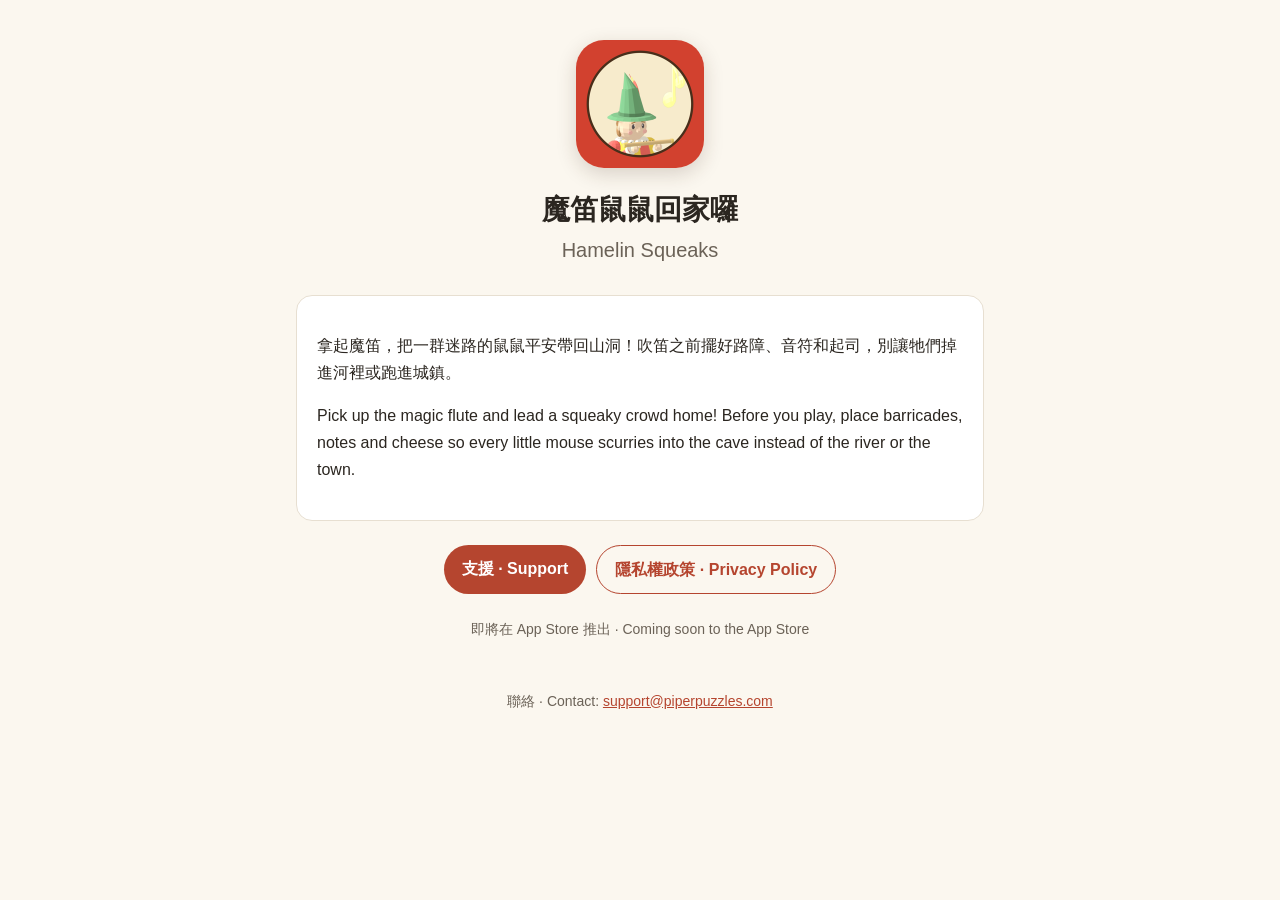
==== commit 08dda88d: "Rename the game to 魔笛鼠鼠回家囉 / Hamelin Squeaks Same URLs. The privacy policy keeps its effective date " ====
--- a/index.html
+++ b/index.html
@@ -3,7 +3,7 @@
 <head>
   <meta charset="utf-8">
   <meta name="viewport" content="width=device-width, initial-scale=1">
-  <title>哈梅恩的吹笛人 · The Pied Piper of Hamelin</title>
+  <title>魔笛鼠鼠回家囉 · Hamelin Squeaks</title>
   <meta name="description" content="引導每一隻老鼠走進山洞的 3D 解謎遊戲。A 3D puzzle game: lead every rat into the cave.">
   <link rel="icon" href="/assets/hamelin-icon.png">
   <link rel="apple-touch-icon" href="/assets/hamelin-icon.png">
@@ -12,14 +12,14 @@
 <body>
   <main class="wrap">
     <section class="hero">
-      <img src="/assets/hamelin-icon.png" alt="哈梅恩的吹笛人 app icon">
-      <h1>哈梅恩的吹笛人</h1>
-      <p class="en-name">The Pied Piper of Hamelin</p>
+      <img src="/assets/hamelin-icon.png" alt="魔笛鼠鼠回家囉 app icon">
+      <h1>魔笛鼠鼠回家囉</h1>
+      <p class="en-name">Hamelin Squeaks</p>
     </section>
 
     <div class="card">
-      <p lang="zh-Hant">你是傳說中的吹笛人。在吹響笛子之前，擺好路障、音符和起司，讓每一隻老鼠都走進山洞，而不是掉進河裡或跑進城鎮。</p>
-      <p lang="en">You are the Pied Piper of the legend. Before you play the flute, place barricades, notes and cheese so that every rat walks into the cave instead of the river or the town.</p>
+      <p lang="zh-Hant">拿起魔笛，把一群迷路的鼠鼠平安帶回山洞！吹笛之前擺好路障、音符和起司，別讓牠們掉進河裡或跑進城鎮。</p>
+      <p lang="en">Pick up the magic flute and lead a squeaky crowd home! Before you play, place barricades, notes and cheese so every little mouse scurries into the cave instead of the river or the town.</p>
     </div>
 
     <nav class="links">
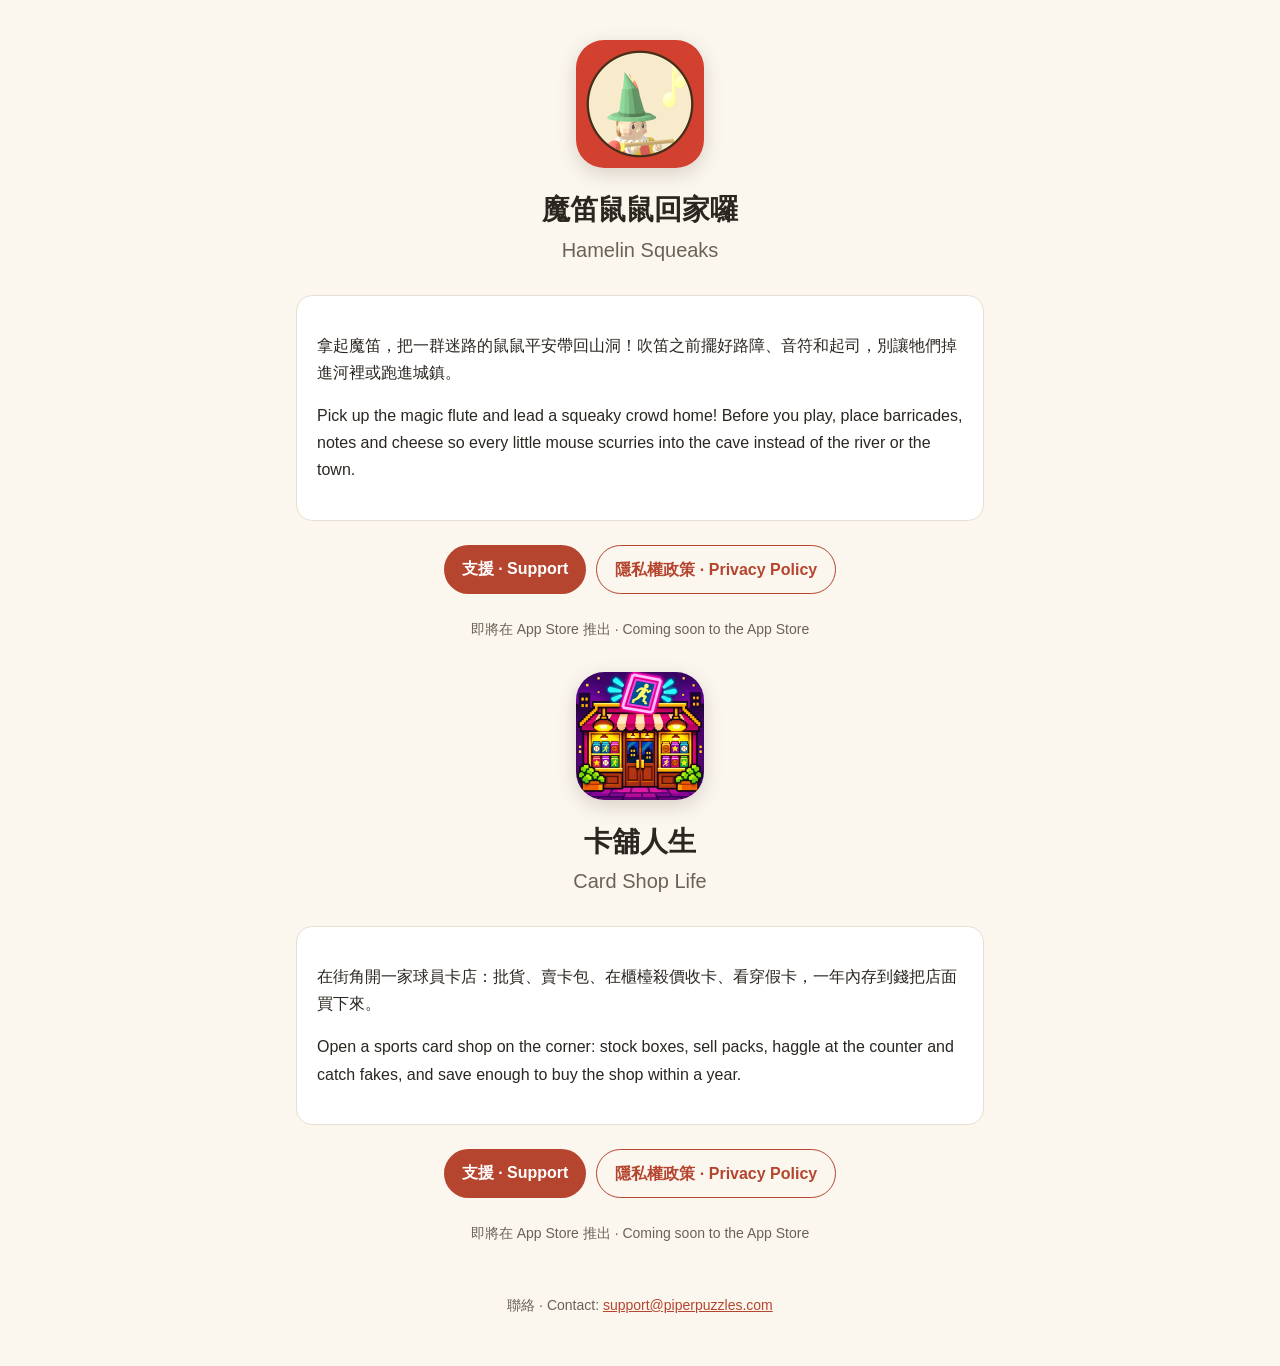
==== commit e997e563: "Card Shop Life: privacy policy, support page, and a place on the home page 卡舖人生 / Card Shop Life get" ====
--- a/index.html
+++ b/index.html
@@ -29,6 +29,24 @@
 
     <p class="soon">即將在 App Store 推出 · Coming soon to the App Store</p>
 
+    <section class="hero">
+      <img src="/assets/cardshop-icon.png" alt="卡舖人生 app icon">
+      <h1>卡舖人生</h1>
+      <p class="en-name">Card Shop Life</p>
+    </section>
+
+    <div class="card">
+      <p lang="zh-Hant">在街角開一家球員卡店：批貨、賣卡包、在櫃檯殺價收卡、看穿假卡，一年內存到錢把店面買下來。</p>
+      <p lang="en">Open a sports card shop on the corner: stock boxes, sell packs, haggle at the counter and catch fakes, and save enough to buy the shop within a year.</p>
+    </div>
+
+    <nav class="links">
+      <a class="button" href="/cardshop/support/">支援 · Support</a>
+      <a class="button ghost" href="/cardshop/privacy/">隱私權政策 · Privacy Policy</a>
+    </nav>
+
+    <p class="soon">即將在 App Store 推出 · Coming soon to the App Store</p>
+
     <footer>
       聯絡 · Contact: <a href="mailto:support@piperpuzzles.com">support@piperpuzzles.com</a>
     </footer>
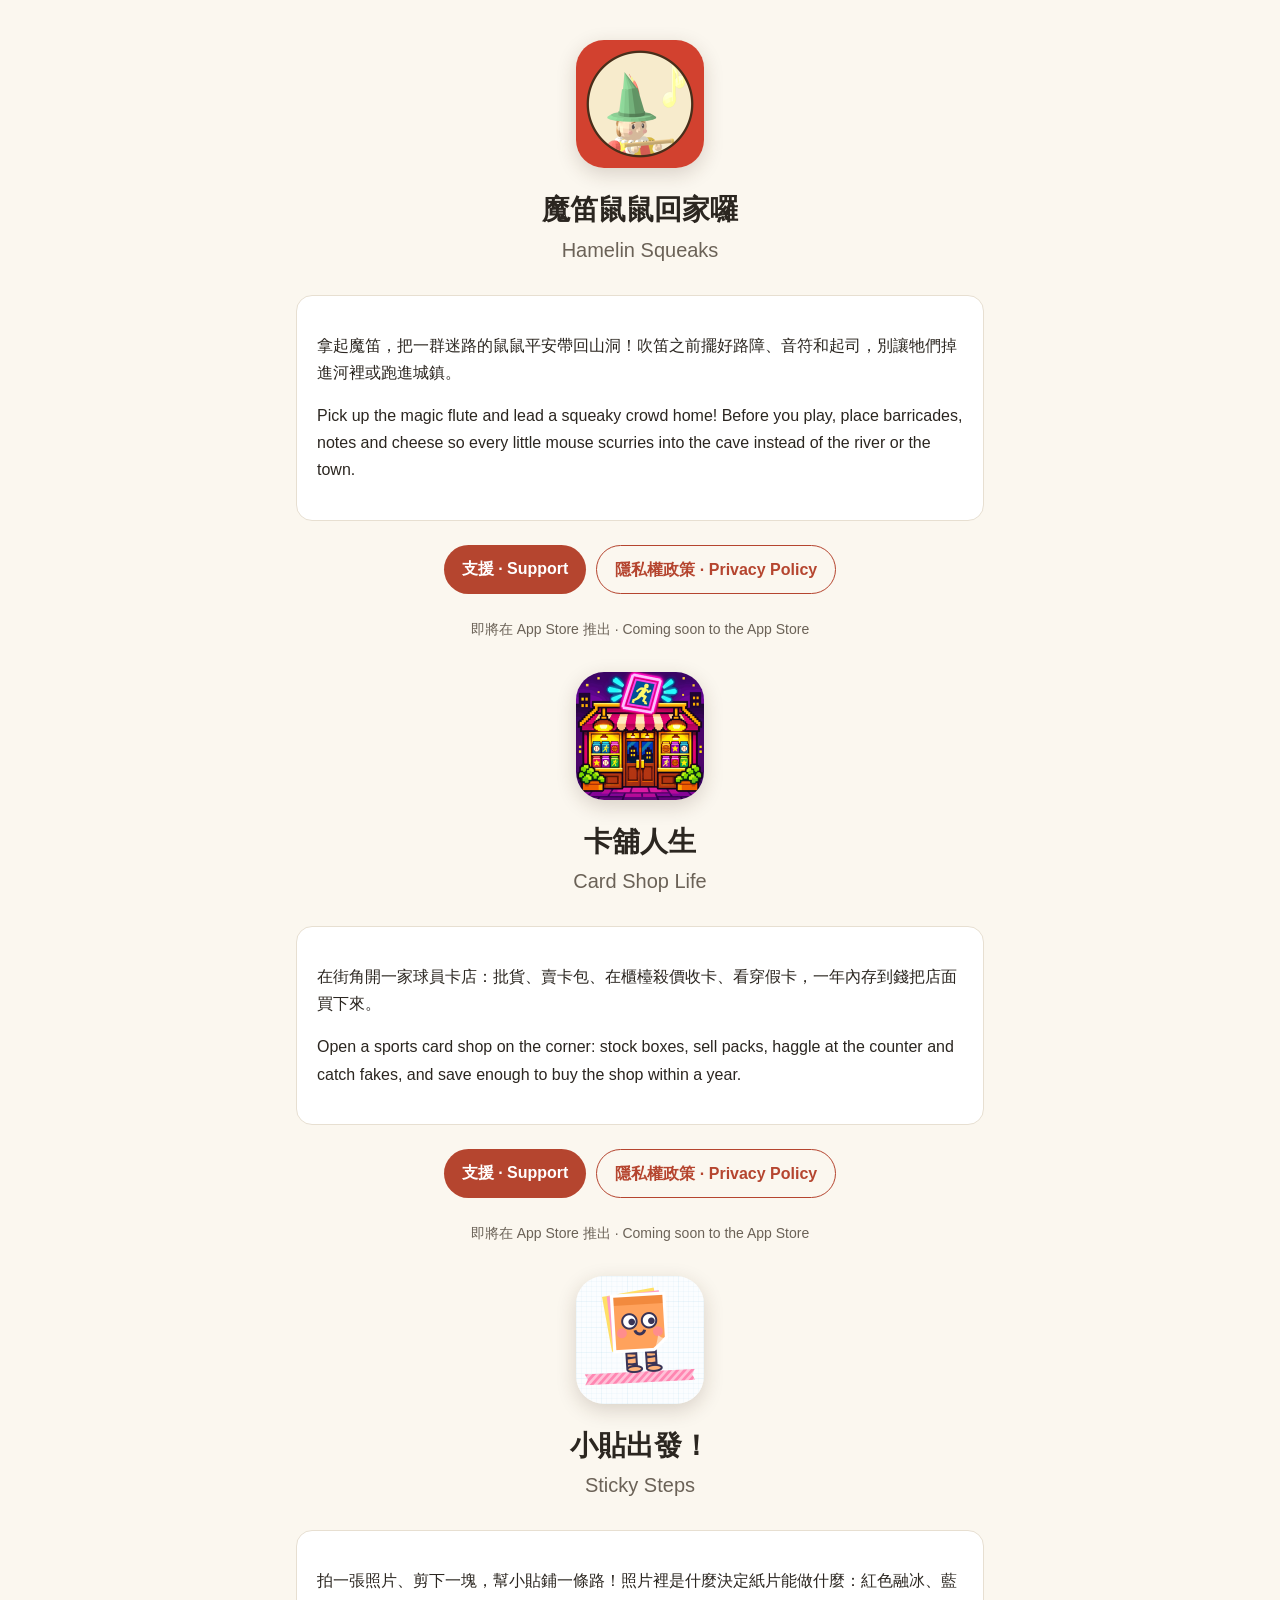
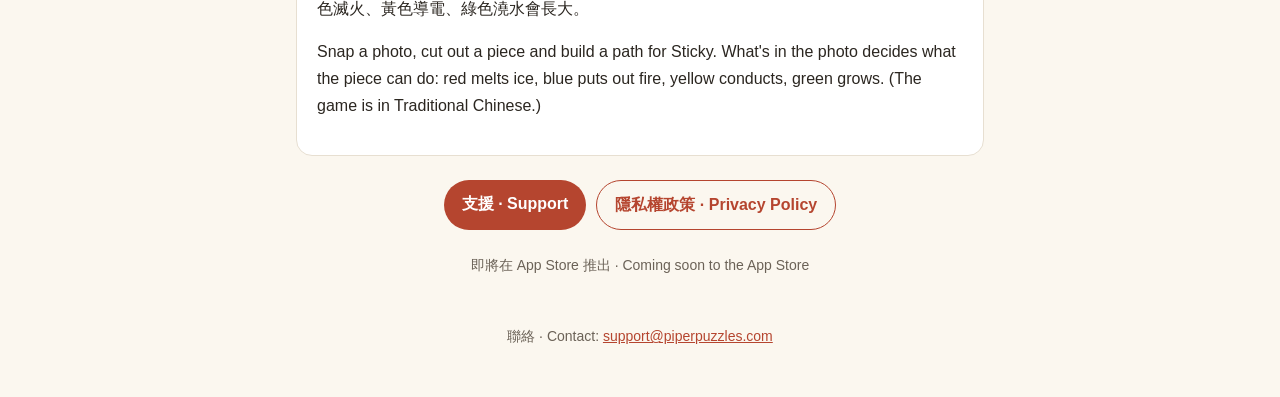
==== commit 6b63e96a: "Add 小貼出發！ / Sticky Steps: privacy policy, support page and a front-page entry Co-Authored-By: Claude" ====
--- a/index.html
+++ b/index.html
@@ -47,6 +47,24 @@
 
     <p class="soon">即將在 App Store 推出 · Coming soon to the App Store</p>
 
+    <section class="hero">
+      <img src="/assets/stickysteps-icon.png" alt="小貼出發！ app icon">
+      <h1>小貼出發！</h1>
+      <p class="en-name">Sticky Steps</p>
+    </section>
+
+    <div class="card">
+      <p lang="zh-Hant">拍一張照片、剪下一塊，幫小貼鋪一條路！照片裡是什麼決定紙片能做什麼：紅色融冰、藍色滅火、黃色導電、綠色澆水會長大。</p>
+      <p lang="en">Snap a photo, cut out a piece and build a path for Sticky. What's in the photo decides what the piece can do: red melts ice, blue puts out fire, yellow conducts, green grows. (The game is in Traditional Chinese.)</p>
+    </div>
+
+    <nav class="links">
+      <a class="button" href="/stickysteps/support/">支援 · Support</a>
+      <a class="button ghost" href="/stickysteps/privacy/">隱私權政策 · Privacy Policy</a>
+    </nav>
+
+    <p class="soon">即將在 App Store 推出 · Coming soon to the App Store</p>
+
     <footer>
       聯絡 · Contact: <a href="mailto:support@piperpuzzles.com">support@piperpuzzles.com</a>
     </footer>
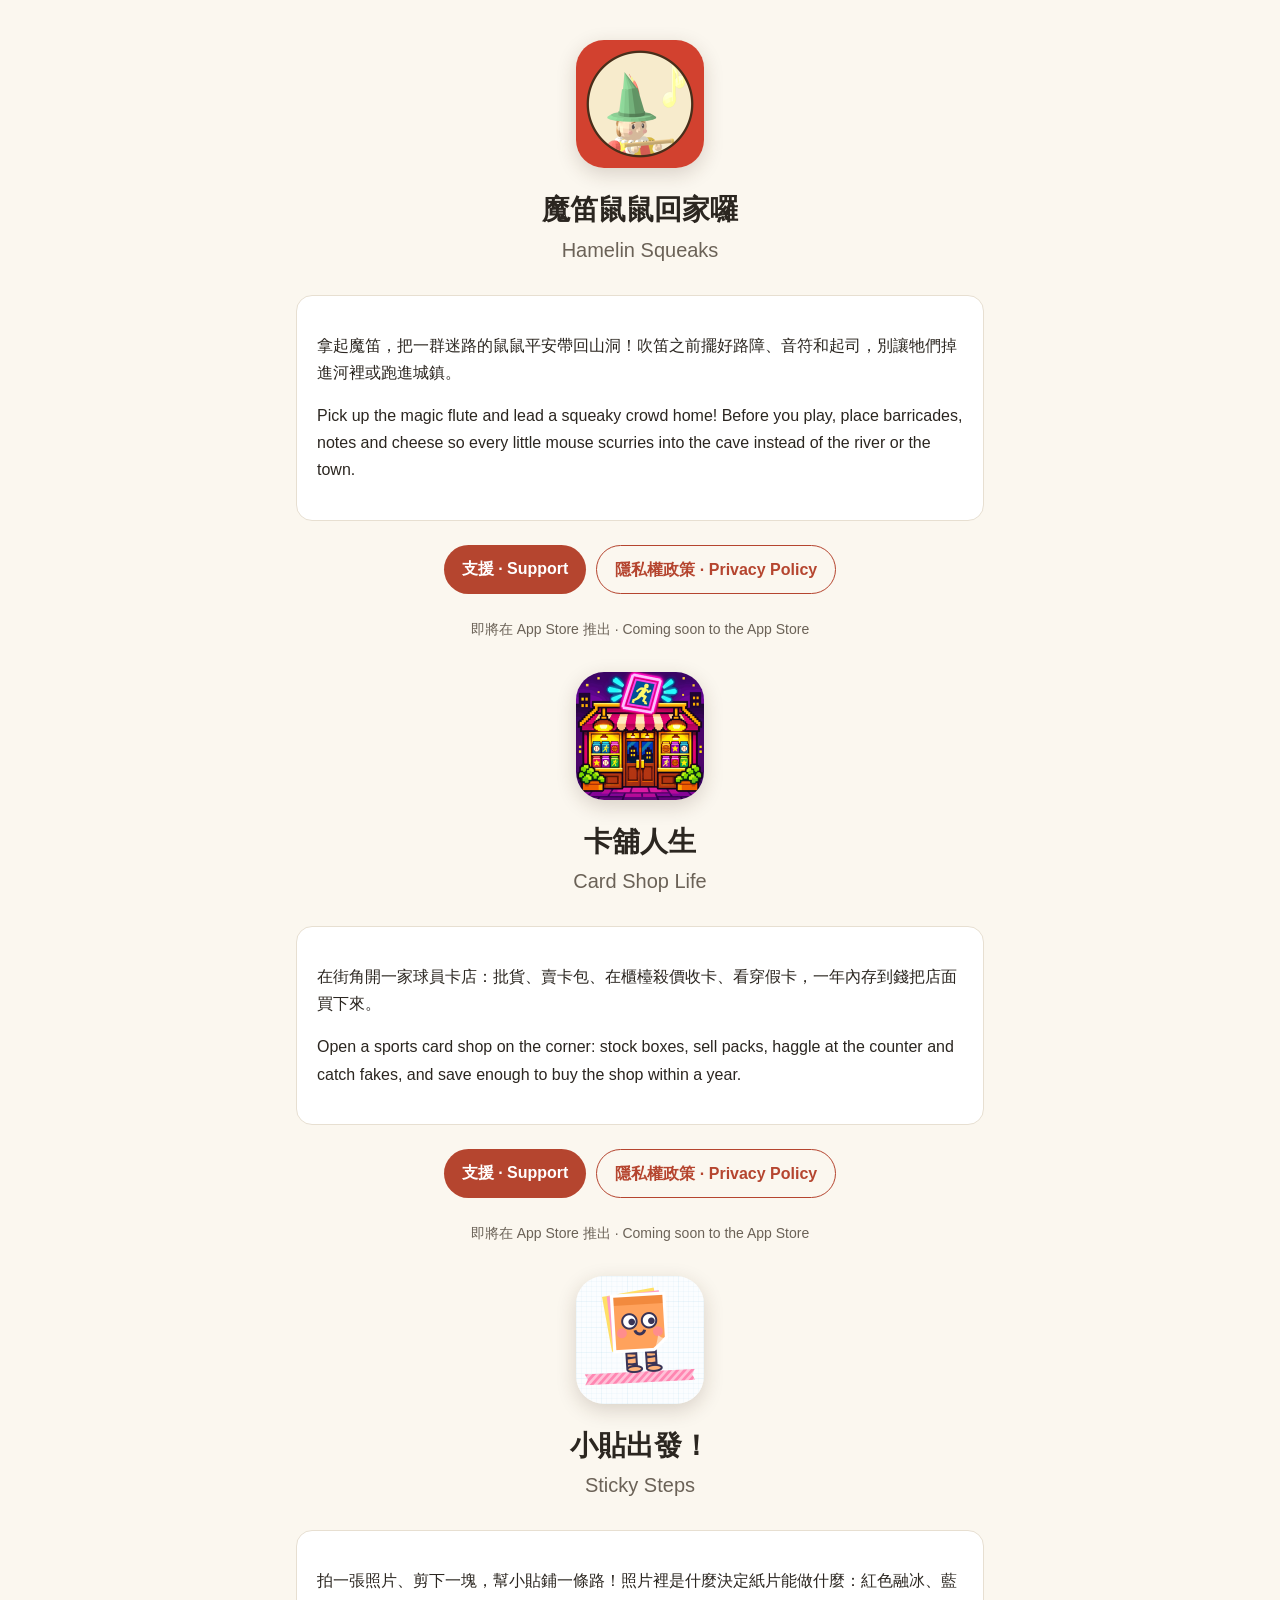
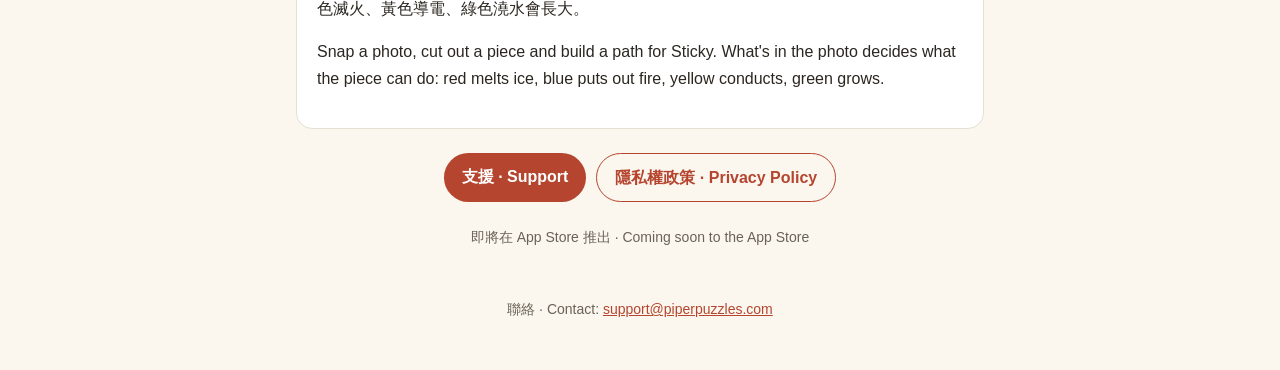
==== commit 6f35080c: "Sticky Steps: the game is now in English too Co-Authored-By: Claude Opus 5.5 <noreply@anthropic.com>" ====
--- a/index.html
+++ b/index.html
@@ -55,7 +55,7 @@
 
     <div class="card">
       <p lang="zh-Hant">拍一張照片、剪下一塊，幫小貼鋪一條路！照片裡是什麼決定紙片能做什麼：紅色融冰、藍色滅火、黃色導電、綠色澆水會長大。</p>
-      <p lang="en">Snap a photo, cut out a piece and build a path for Sticky. What's in the photo decides what the piece can do: red melts ice, blue puts out fire, yellow conducts, green grows. (The game is in Traditional Chinese.)</p>
+      <p lang="en">Snap a photo, cut out a piece and build a path for Sticky. What's in the photo decides what the piece can do: red melts ice, blue puts out fire, yellow conducts, green grows.</p>
     </div>
 
     <nav class="links">
